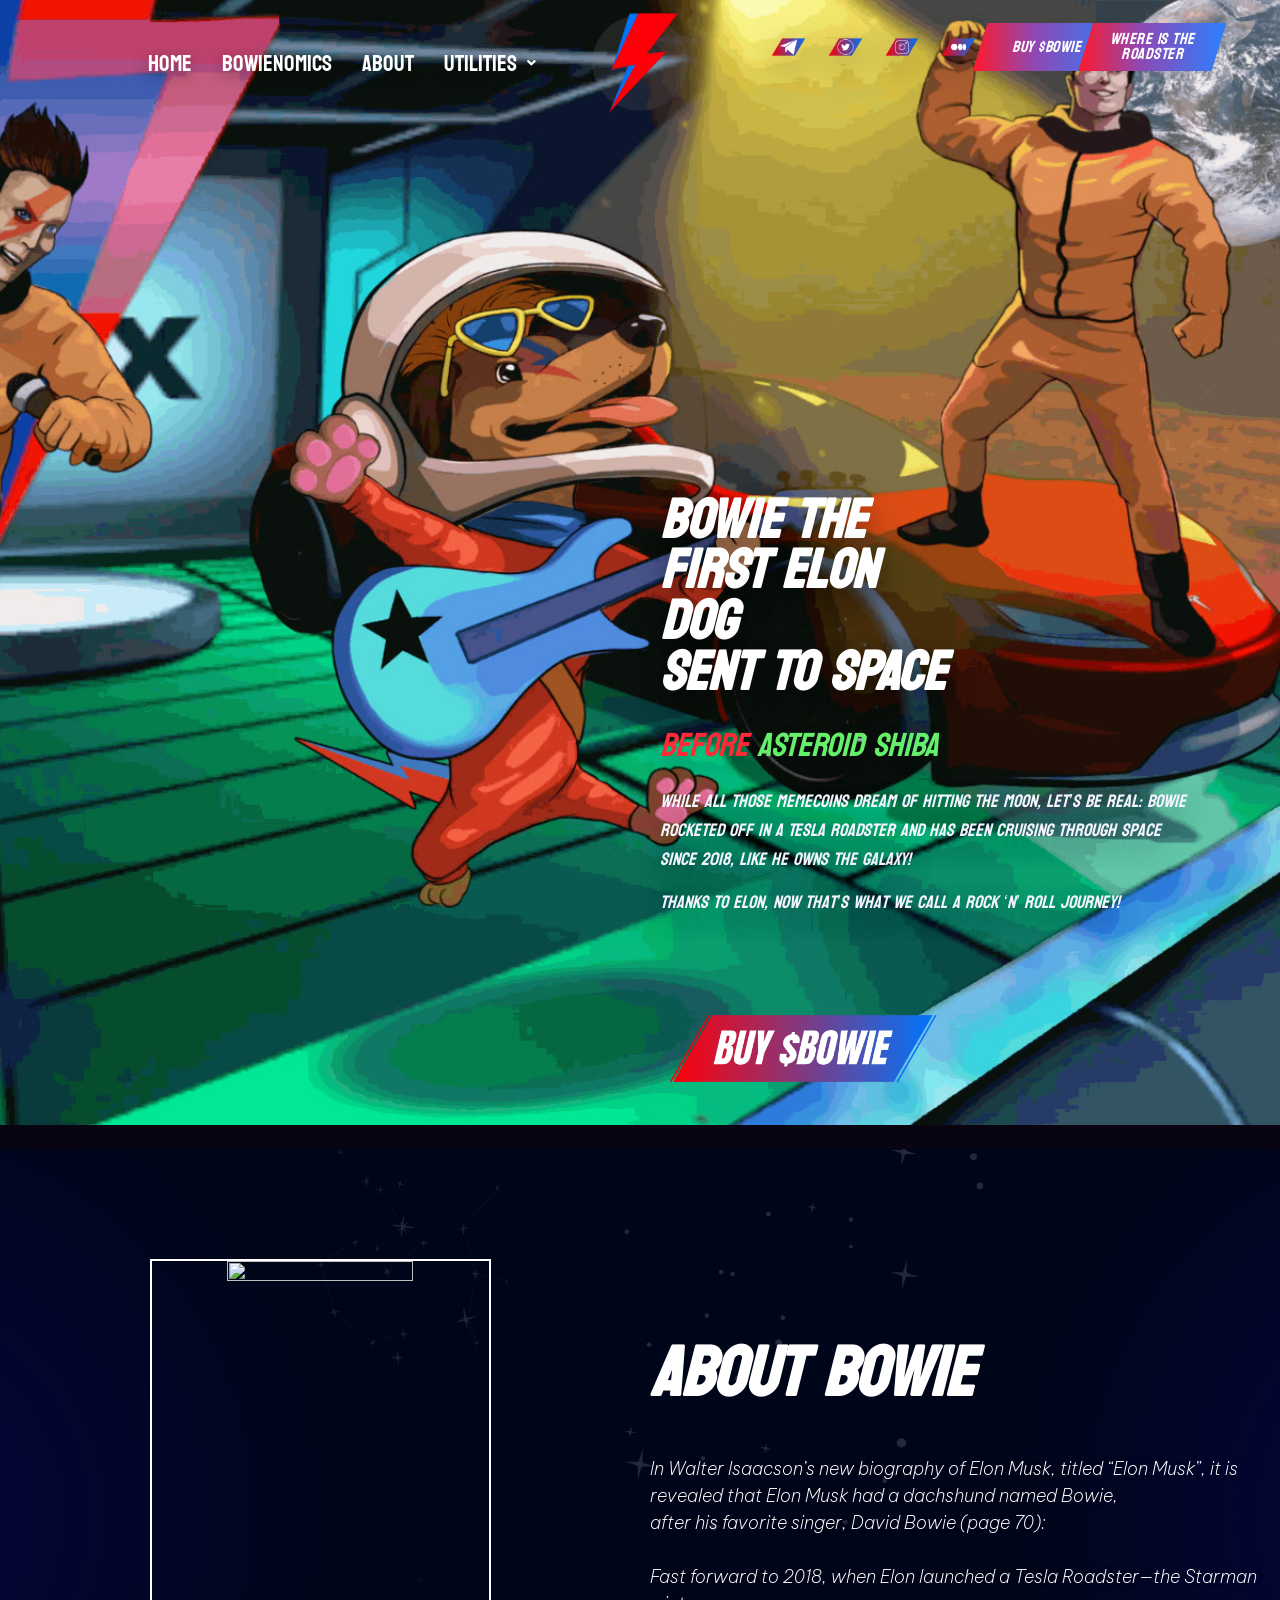
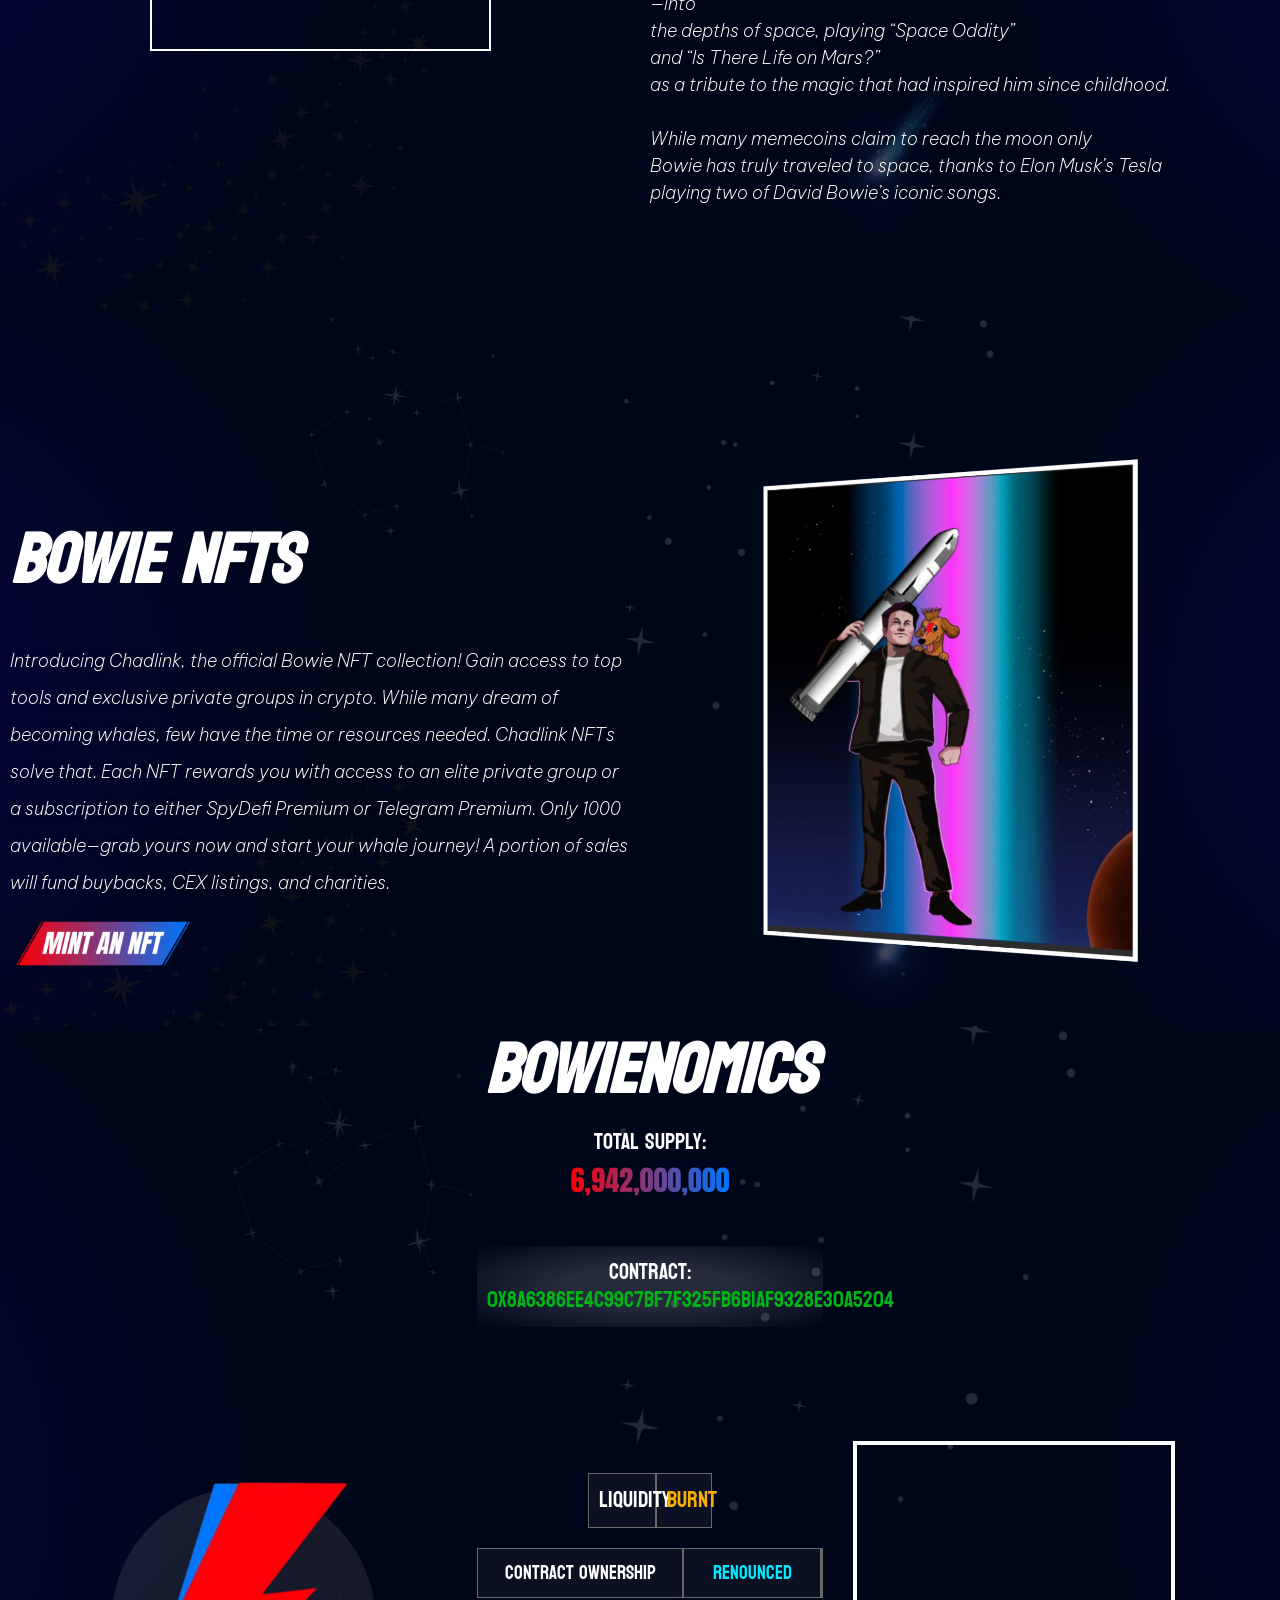
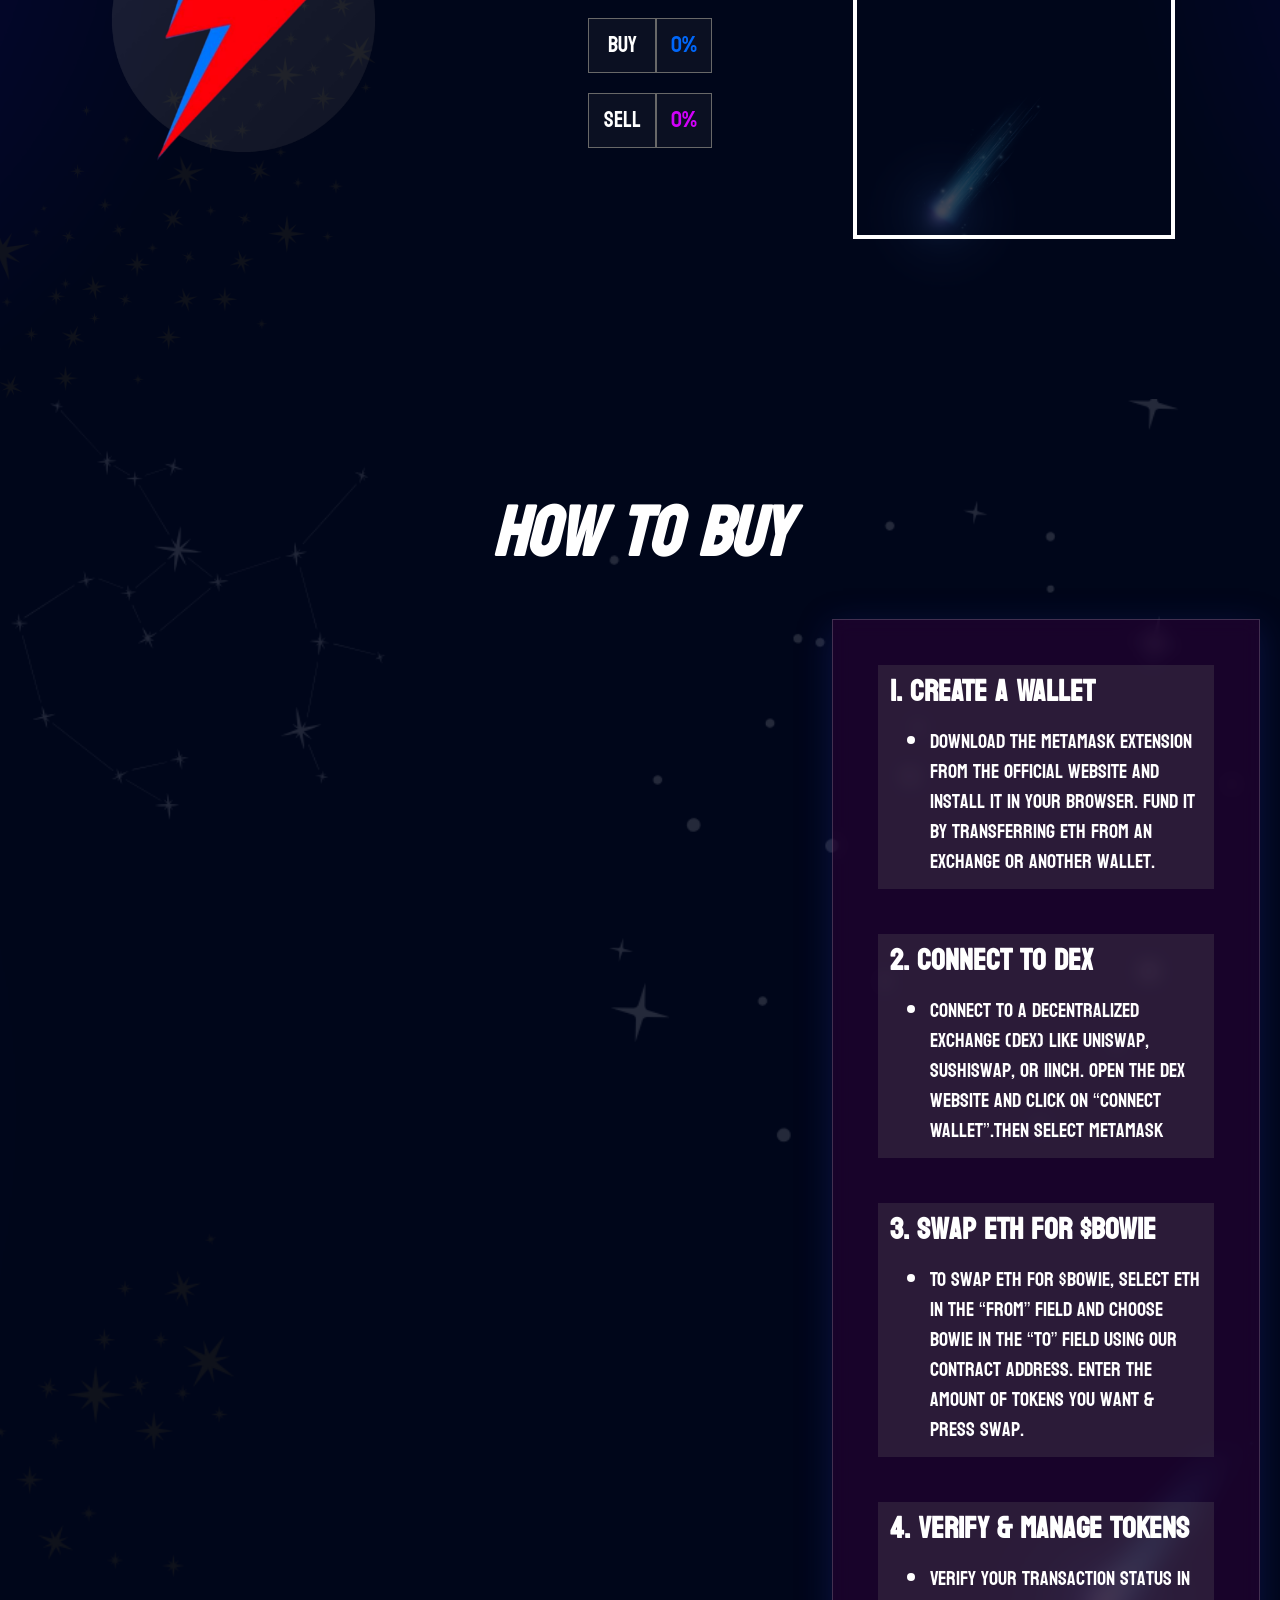
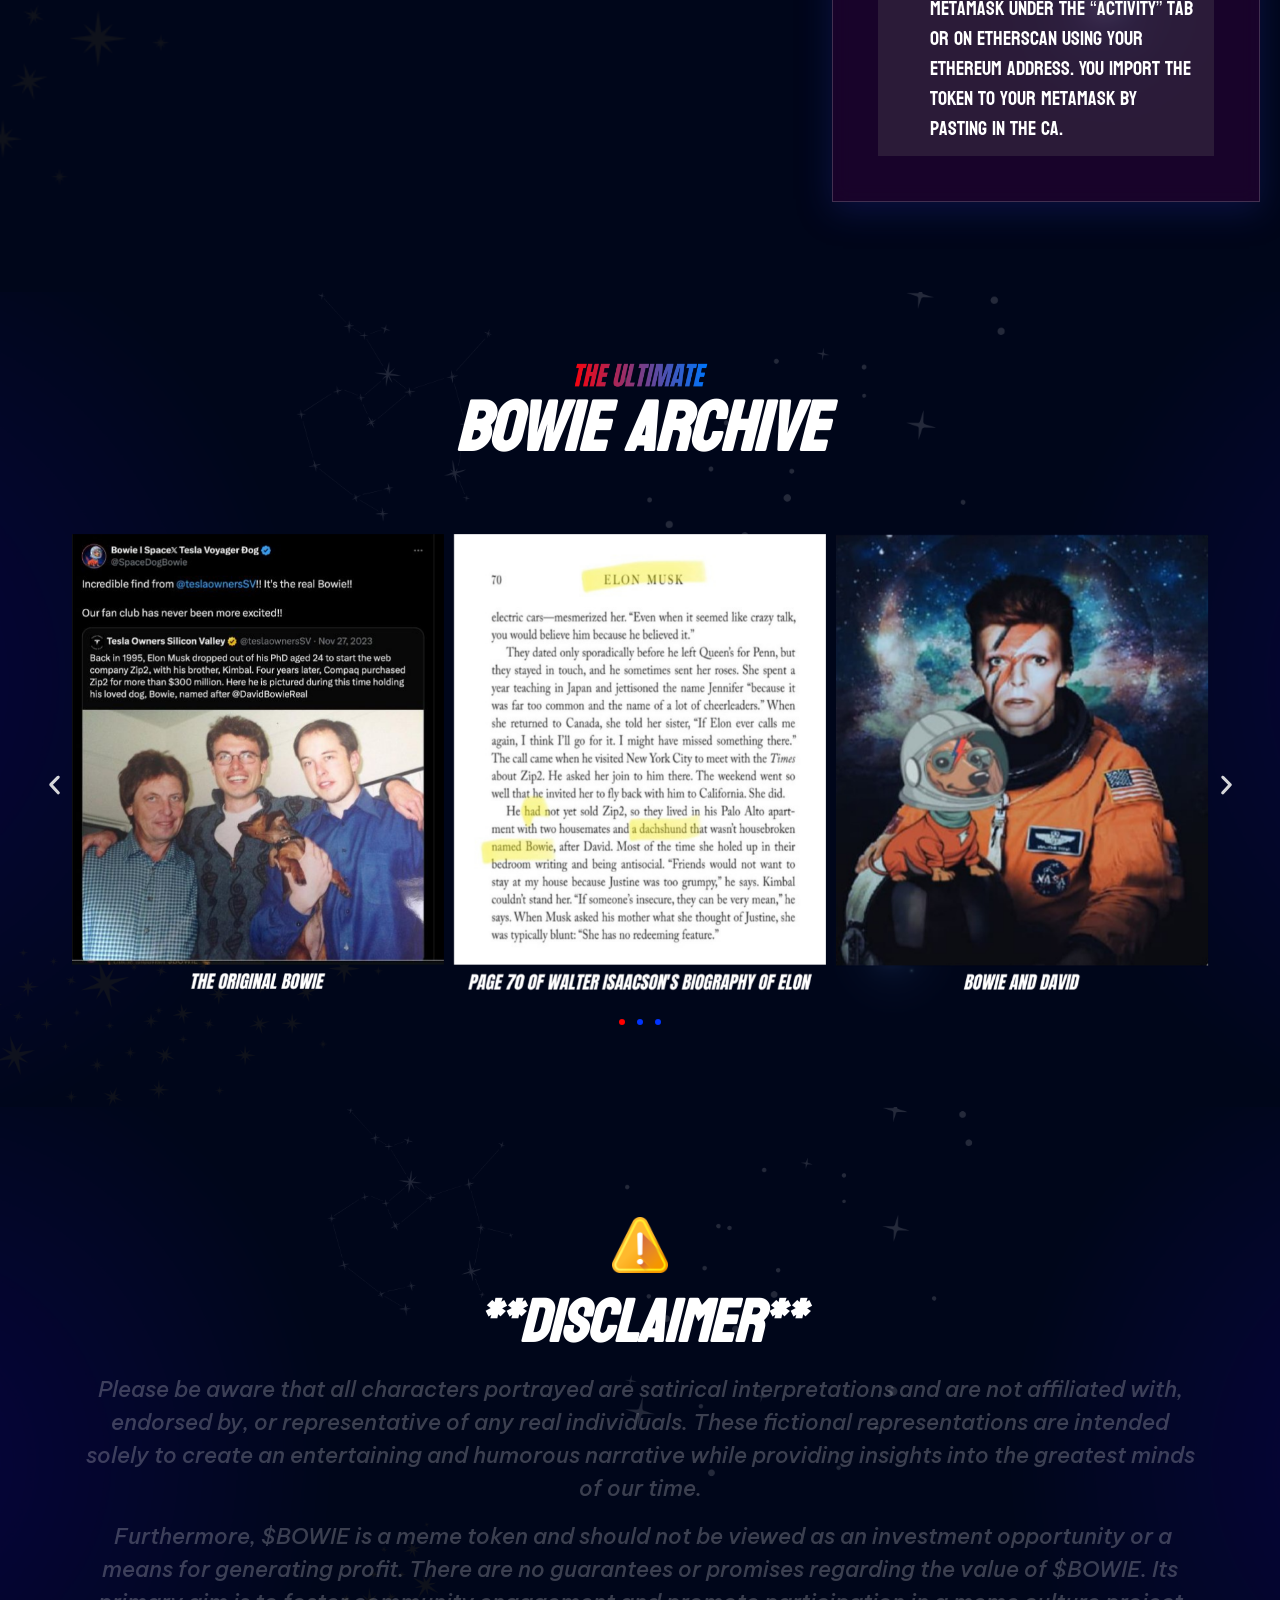
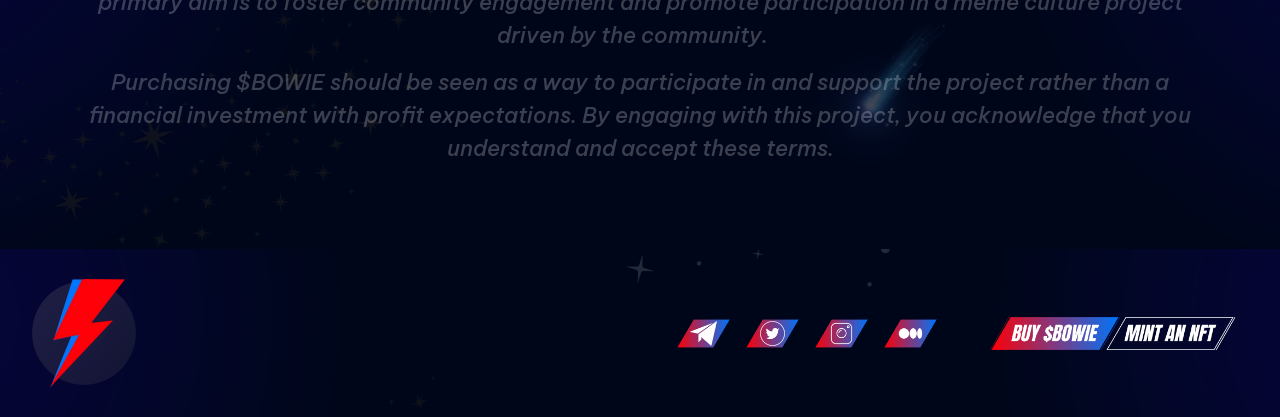
==== index.html @ 91901317 "Rebuild mobile homepage experience" ====
<!DOCTYPE html>
<html lang="en-US">
<head>
	<meta charset="UTF-8">
	<meta name="viewport" content="width=device-width, initial-scale=1">
	<link rel="profile" href="http://gmpg.org/xfn/11">
	<link rel="pingback" href="/xmlrpc.php">
	<title>Bowie</title>
<meta name="robots" content="max-image-preview:large">
<link rel="dns-prefetch" href="//fonts.googleapis.com">
<link rel="alternate" type="application/rss+xml" title="Bowie &raquo; Feed" href="/feed/">
<link rel="alternate" type="application/rss+xml" title="Bowie &raquo; Comments Feed" href="/comments/feed/">
<script>
window._wpemojiSettings = {"baseUrl":"https:\/\/s.w.org\/images\/core\/emoji\/15.0.3\/72x72\/","ext":".png","svgUrl":"https:\/\/s.w.org\/images\/core\/emoji\/15.0.3\/svg\/","svgExt":".svg","source":{"concatemoji":"\/wp-includes\/js\/wp-emoji-release.min.js?ver=6.6.2"}};
/*! This file is auto-generated */
!function(i,n){var o,s,e;function c(e){try{var t={supportTests:e,timestamp:(new Date).valueOf()};sessionStorage.setItem(o,JSON.stringify(t))}catch(e){}}function p(e,t,n){e.clearRect(0,0,e.canvas.width,e.canvas.height),e.fillText(t,0,0);var t=new Uint32Array(e.getImageData(0,0,e.canvas.width,e.canvas.height).data),r=(e.clearRect(0,0,e.canvas.width,e.canvas.height),e.fillText(n,0,0),new Uint32Array(e.getImageData(0,0,e.canvas.width,e.canvas.height).data));return t.every(function(e,t){return e===r[t]})}function u(e,t,n){switch(t){case"flag":return n(e,"🏳️‍⚧️","🏳️​⚧️")?!1:!n(e,"🇺🇳","🇺​🇳")&&!n(e,"🏴󠁧󠁢󠁥󠁮󠁧󠁿","🏴​󠁧​󠁢​󠁥​󠁮​󠁧​󠁿");case"emoji":return!n(e,"🐦‍⬛","🐦​⬛")}return!1}function f(e,t,n){var r="undefined"!=typeof WorkerGlobalScope&&self instanceof WorkerGlobalScope?new OffscreenCanvas(300,150):i.createElement("canvas"),a=r.getContext("2d",{willReadFrequently:!0}),o=(a.textBaseline="top",a.font="600 32px Arial",{});return e.forEach(function(e){o[e]=t(a,e,n)}),o}function t(e){var t=i.createElement("script");t.src=e,t.defer=!0,i.head.appendChild(t)}"undefined"!=typeof Promise&&(o="wpEmojiSettingsSupports",s=["flag","emoji"],n.supports={everything:!0,everythingExceptFlag:!0},e=new Promise(function(e){i.addEventListener("DOMContentLoaded",e,{once:!0})}),new Promise(function(t){var n=function(){try{var e=JSON.parse(sessionStorage.getItem(o));if("object"==typeof e&&"number"==typeof e.timestamp&&(new Date).valueOf()<e.timestamp+604800&&"object"==typeof e.supportTests)return e.supportTests}catch(e){}return null}();if(!n){if("undefined"!=typeof Worker&&"undefined"!=typeof OffscreenCanvas&&"undefined"!=typeof URL&&URL.createObjectURL&&"undefined"!=typeof Blob)try{var e="postMessage("+f.toString()+"("+[JSON.stringify(s),u.toString(),p.toString()].join(",")+"));",r=new Blob([e],{type:"text/javascript"}),a=new Worker(URL.createObjectURL(r),{name:"wpTestEmojiSupports"});return void(a.onmessage=function(e){c(n=e.data),a.terminate(),t(n)})}catch(e){}c(n=f(s,u,p))}t(n)}).then(function(e){for(var t in e)n.supports[t]=e[t],n.supports.everything=n.supports.everything&&n.supports[t],"flag"!==t&&(n.supports.everythingExceptFlag=n.supports.everythingExceptFlag&&n.supports[t]);n.supports.everythingExceptFlag=n.supports.everythingExceptFlag&&!n.supports.flag,n.DOMReady=!1,n.readyCallback=function(){n.DOMReady=!0}}).then(function(){return e}).then(function(){var e;n.supports.everything||(n.readyCallback(),(e=n.source||{}).concatemoji?t(e.concatemoji):e.wpemoji&&e.twemoji&&(t(e.twemoji),t(e.wpemoji)))}))}((window,document),window._wpemojiSettings);
</script>
<link rel="stylesheet" id="hfe-widgets-style-css" href="/wp-content/plugins/header-footer-elementor/inc/widgets-css/frontend.css?ver=1.6.43" media="all">
<style id="wp-emoji-styles-inline-css">img.wp-smiley, img.emoji {
		display: inline !important;
		border: none !important;
		box-shadow: none !important;
		height: 1em !important;
		width: 1em !important;
		margin: 0 0.07em !important;
		vertical-align: -0.1em !important;
		background: none !important;
		padding: 0 !important;
	}</style>
<style id="classic-theme-styles-inline-css">/*! This file is auto-generated */
.wp-block-button__link{color:#fff;background-color:#32373c;border-radius:9999px;box-shadow:none;text-decoration:none;padding:calc(.667em + 2px) calc(1.333em + 2px);font-size:1.125em}.wp-block-file__button{background:#32373c;color:#fff;text-decoration:none}</style>
<style id="global-styles-inline-css">:root{--wp--preset--aspect-ratio--square: 1;--wp--preset--aspect-ratio--4-3: 4/3;--wp--preset--aspect-ratio--3-4: 3/4;--wp--preset--aspect-ratio--3-2: 3/2;--wp--preset--aspect-ratio--2-3: 2/3;--wp--preset--aspect-ratio--16-9: 16/9;--wp--preset--aspect-ratio--9-16: 9/16;--wp--preset--color--black: #000000;--wp--preset--color--cyan-bluish-gray: #abb8c3;--wp--preset--color--white: #ffffff;--wp--preset--color--pale-pink: #f78da7;--wp--preset--color--vivid-red: #cf2e2e;--wp--preset--color--luminous-vivid-orange: #ff6900;--wp--preset--color--luminous-vivid-amber: #fcb900;--wp--preset--color--light-green-cyan: #7bdcb5;--wp--preset--color--vivid-green-cyan: #00d084;--wp--preset--color--pale-cyan-blue: #8ed1fc;--wp--preset--color--vivid-cyan-blue: #0693e3;--wp--preset--color--vivid-purple: #9b51e0;--wp--preset--gradient--vivid-cyan-blue-to-vivid-purple: linear-gradient(135deg,rgba(6,147,227,1) 0%,rgb(155,81,224) 100%);--wp--preset--gradient--light-green-cyan-to-vivid-green-cyan: linear-gradient(135deg,rgb(122,220,180) 0%,rgb(0,208,130) 100%);--wp--preset--gradient--luminous-vivid-amber-to-luminous-vivid-orange: linear-gradient(135deg,rgba(252,185,0,1) 0%,rgba(255,105,0,1) 100%);--wp--preset--gradient--luminous-vivid-orange-to-vivid-red: linear-gradient(135deg,rgba(255,105,0,1) 0%,rgb(207,46,46) 100%);--wp--preset--gradient--very-light-gray-to-cyan-bluish-gray: linear-gradient(135deg,rgb(238,238,238) 0%,rgb(169,184,195) 100%);--wp--preset--gradient--cool-to-warm-spectrum: linear-gradient(135deg,rgb(74,234,220) 0%,rgb(151,120,209) 20%,rgb(207,42,186) 40%,rgb(238,44,130) 60%,rgb(251,105,98) 80%,rgb(254,248,76) 100%);--wp--preset--gradient--blush-light-purple: linear-gradient(135deg,rgb(255,206,236) 0%,rgb(152,150,240) 100%);--wp--preset--gradient--blush-bordeaux: linear-gradient(135deg,rgb(254,205,165) 0%,rgb(254,45,45) 50%,rgb(107,0,62) 100%);--wp--preset--gradient--luminous-dusk: linear-gradient(135deg,rgb(255,203,112) 0%,rgb(199,81,192) 50%,rgb(65,88,208) 100%);--wp--preset--gradient--pale-ocean: linear-gradient(135deg,rgb(255,245,203) 0%,rgb(182,227,212) 50%,rgb(51,167,181) 100%);--wp--preset--gradient--electric-grass: linear-gradient(135deg,rgb(202,248,128) 0%,rgb(113,206,126) 100%);--wp--preset--gradient--midnight: linear-gradient(135deg,rgb(2,3,129) 0%,rgb(40,116,252) 100%);--wp--preset--font-size--small: 13px;--wp--preset--font-size--medium: 20px;--wp--preset--font-size--large: 36px;--wp--preset--font-size--x-large: 42px;--wp--preset--spacing--20: 0.44rem;--wp--preset--spacing--30: 0.67rem;--wp--preset--spacing--40: 1rem;--wp--preset--spacing--50: 1.5rem;--wp--preset--spacing--60: 2.25rem;--wp--preset--spacing--70: 3.38rem;--wp--preset--spacing--80: 5.06rem;--wp--preset--shadow--natural: 6px 6px 9px rgba(0, 0, 0, 0.2);--wp--preset--shadow--deep: 12px 12px 50px rgba(0, 0, 0, 0.4);--wp--preset--shadow--sharp: 6px 6px 0px rgba(0, 0, 0, 0.2);--wp--preset--shadow--outlined: 6px 6px 0px -3px rgba(255, 255, 255, 1), 6px 6px rgba(0, 0, 0, 1);--wp--preset--shadow--crisp: 6px 6px 0px rgba(0, 0, 0, 1);}:where(.is-layout-flex){gap: 0.5em;}:where(.is-layout-grid){gap: 0.5em;}body .is-layout-flex{display: flex;}.is-layout-flex{flex-wrap: wrap;align-items: center;}.is-layout-flex > :is(*, div){margin: 0;}body .is-layout-grid{display: grid;}.is-layout-grid > :is(*, div){margin: 0;}:where(.wp-block-columns.is-layout-flex){gap: 2em;}:where(.wp-block-columns.is-layout-grid){gap: 2em;}:where(.wp-block-post-template.is-layout-flex){gap: 1.25em;}:where(.wp-block-post-template.is-layout-grid){gap: 1.25em;}.has-black-color{color: var(--wp--preset--color--black) !important;}.has-cyan-bluish-gray-color{color: var(--wp--preset--color--cyan-bluish-gray) !important;}.has-white-color{color: var(--wp--preset--color--white) !important;}.has-pale-pink-color{color: var(--wp--preset--color--pale-pink) !important;}.has-vivid-red-color{color: var(--wp--preset--color--vivid-red) !important;}.has-luminous-vivid-orange-color{color: var(--wp--preset--color--luminous-vivid-orange) !important;}.has-luminous-vivid-amber-color{color: var(--wp--preset--color--luminous-vivid-amber) !important;}.has-light-green-cyan-color{color: var(--wp--preset--color--light-green-cyan) !important;}.has-vivid-green-cyan-color{color: var(--wp--preset--color--vivid-green-cyan) !important;}.has-pale-cyan-blue-color{color: var(--wp--preset--color--pale-cyan-blue) !important;}.has-vivid-cyan-blue-color{color: var(--wp--preset--color--vivid-cyan-blue) !important;}.has-vivid-purple-color{color: var(--wp--preset--color--vivid-purple) !important;}.has-black-background-color{background-color: var(--wp--preset--color--black) !important;}.has-cyan-bluish-gray-background-color{background-color: var(--wp--preset--color--cyan-bluish-gray) !important;}.has-white-background-color{background-color: var(--wp--preset--color--white) !important;}.has-pale-pink-background-color{background-color: var(--wp--preset--color--pale-pink) !important;}.has-vivid-red-background-color{background-color: var(--wp--preset--color--vivid-red) !important;}.has-luminous-vivid-orange-background-color{background-color: var(--wp--preset--color--luminous-vivid-orange) !important;}.has-luminous-vivid-amber-background-color{background-color: var(--wp--preset--color--luminous-vivid-amber) !important;}.has-light-green-cyan-background-color{background-color: var(--wp--preset--color--light-green-cyan) !important;}.has-vivid-green-cyan-background-color{background-color: var(--wp--preset--color--vivid-green-cyan) !important;}.has-pale-cyan-blue-background-color{background-color: var(--wp--preset--color--pale-cyan-blue) !important;}.has-vivid-cyan-blue-background-color{background-color: var(--wp--preset--color--vivid-cyan-blue) !important;}.has-vivid-purple-background-color{background-color: var(--wp--preset--color--vivid-purple) !important;}.has-black-border-color{border-color: var(--wp--preset--color--black) !important;}.has-cyan-bluish-gray-border-color{border-color: var(--wp--preset--color--cyan-bluish-gray) !important;}.has-white-border-color{border-color: var(--wp--preset--color--white) !important;}.has-pale-pink-border-color{border-color: var(--wp--preset--color--pale-pink) !important;}.has-vivid-red-border-color{border-color: var(--wp--preset--color--vivid-red) !important;}.has-luminous-vivid-orange-border-color{border-color: var(--wp--preset--color--luminous-vivid-orange) !important;}.has-luminous-vivid-amber-border-color{border-color: var(--wp--preset--color--luminous-vivid-amber) !important;}.has-light-green-cyan-border-color{border-color: var(--wp--preset--color--light-green-cyan) !important;}.has-vivid-green-cyan-border-color{border-color: var(--wp--preset--color--vivid-green-cyan) !important;}.has-pale-cyan-blue-border-color{border-color: var(--wp--preset--color--pale-cyan-blue) !important;}.has-vivid-cyan-blue-border-color{border-color: var(--wp--preset--color--vivid-cyan-blue) !important;}.has-vivid-purple-border-color{border-color: var(--wp--preset--color--vivid-purple) !important;}.has-vivid-cyan-blue-to-vivid-purple-gradient-background{background: var(--wp--preset--gradient--vivid-cyan-blue-to-vivid-purple) !important;}.has-light-green-cyan-to-vivid-green-cyan-gradient-background{background: var(--wp--preset--gradient--light-green-cyan-to-vivid-green-cyan) !important;}.has-luminous-vivid-amber-to-luminous-vivid-orange-gradient-background{background: var(--wp--preset--gradient--luminous-vivid-amber-to-luminous-vivid-orange) !important;}.has-luminous-vivid-orange-to-vivid-red-gradient-background{background: var(--wp--preset--gradient--luminous-vivid-orange-to-vivid-red) !important;}.has-very-light-gray-to-cyan-bluish-gray-gradient-background{background: var(--wp--preset--gradient--very-light-gray-to-cyan-bluish-gray) !important;}.has-cool-to-warm-spectrum-gradient-background{background: var(--wp--preset--gradient--cool-to-warm-spectrum) !important;}.has-blush-light-purple-gradient-background{background: var(--wp--preset--gradient--blush-light-purple) !important;}.has-blush-bordeaux-gradient-background{background: var(--wp--preset--gradient--blush-bordeaux) !important;}.has-luminous-dusk-gradient-background{background: var(--wp--preset--gradient--luminous-dusk) !important;}.has-pale-ocean-gradient-background{background: var(--wp--preset--gradient--pale-ocean) !important;}.has-electric-grass-gradient-background{background: var(--wp--preset--gradient--electric-grass) !important;}.has-midnight-gradient-background{background: var(--wp--preset--gradient--midnight) !important;}.has-small-font-size{font-size: var(--wp--preset--font-size--small) !important;}.has-medium-font-size{font-size: var(--wp--preset--font-size--medium) !important;}.has-large-font-size{font-size: var(--wp--preset--font-size--large) !important;}.has-x-large-font-size{font-size: var(--wp--preset--font-size--x-large) !important;}
:where(.wp-block-post-template.is-layout-flex){gap: 1.25em;}:where(.wp-block-post-template.is-layout-grid){gap: 1.25em;}
:where(.wp-block-columns.is-layout-flex){gap: 2em;}:where(.wp-block-columns.is-layout-grid){gap: 2em;}
:root :where(.wp-block-pullquote){font-size: 1.5em;line-height: 1.6;}</style>
<link rel="stylesheet" id="hfe-style-css" href="/wp-content/plugins/header-footer-elementor/assets/css/header-footer-elementor.css?ver=1.6.43" media="all">
<link rel="stylesheet" id="elementor-frontend-css" href="/wp-content/plugins/elementor/assets/css/frontend-lite.min.css?ver=3.23.4" media="all">
<link rel="stylesheet" id="swiper-css" href="/wp-content/plugins/elementor/assets/lib/swiper/v8/css/swiper.min.css?ver=8.4.5" media="all">
<link rel="stylesheet" id="elementor-post-12-css" href="/wp-content/uploads/elementor/css/post-12.css?ver=1729372031" media="all">
<link rel="stylesheet" id="elementor-pro-css" href="/wp-content/plugins/elementor-pro/assets/css/frontend-lite.min.css?ver=3.23.3" media="all">
<link rel="stylesheet" id="elementor-post-57-css" href="/wp-content/uploads/elementor/css/post-57.css?ver=1729507685" media="all">
<style id="bowie-homepage-performance-fixes">
html{scroll-behavior:smooth;}
body.home{margin:0;background-color:transparent;--bowie-hero-pan:0px;}
#about,#nfts,#bowienomics,#utilities{scroll-margin-top:124px;}
#top{scroll-margin-top:0;}
.bowie-mobile-drawer-extras,
.bowie-mobile-drawer-shade,
.bowie-mobile-hero-stage,
.bowie-mobile-hero-shell{display:none;}
body.home #masthead{position:fixed;top:0;left:0;right:0;z-index:4000;padding:0 20px;pointer-events:none;}
body.home #masthead .elementor-32{max-width:1680px;margin:0 auto;pointer-events:auto;}
body.home #masthead .elementor-element.elementor-element-50931d6,
body.home #masthead .elementor-element.elementor-element-41eda6e{border:none;border-radius:0;background:transparent !important;backdrop-filter:none;-webkit-backdrop-filter:none;box-shadow:none;padding:4px 24px 8px !important;}
body.home #masthead .elementor-element.elementor-element-50931d6:not(.elementor-motion-effects-element-type-background),
body.home #masthead .elementor-element.elementor-element-41eda6e:not(.elementor-motion-effects-element-type-background){background-image:none !important;background-color:transparent !important;}
body.home #masthead .elementor-element.elementor-element-b23b4f5 img,
body.home #masthead .elementor-element.elementor-element-56fd8a4 img{width:118px;}
body.home #masthead .elementor-element.elementor-element-cad530f{display:flex;align-items:center;justify-content:flex-end;gap:12px;flex-wrap:nowrap;padding-right:0;transform:translate(18px,-16px);}
body.home #masthead .elementor-element.elementor-element-f8d3d3a{gap:14px;align-items:center;flex-wrap:nowrap;}
body.home #masthead .elementor-element.elementor-element-a0b9a32 img,
body.home #masthead .elementor-element.elementor-element-beb985c img,
body.home #masthead .elementor-element.elementor-element-41ace8b img,
body.home #masthead .elementor-element.elementor-element-17916dd img{width:68px;filter:drop-shadow(0 10px 18px rgba(0,0,0,.38));}
body.home #masthead .elementor-element.elementor-element-3d48e0d,
body.home #masthead .elementor-element.elementor-element-0b14c8c{flex:0 0 auto;}
body.home #masthead .elementor-element.elementor-element-3d48e0d{transform:translateX(12px);}
body.home #masthead .elementor-element.elementor-element-0b14c8c{margin-left:2px;transform:translateX(42px);}
body.home #masthead .hfe-nav-menu .menu-item a.hfe-menu-item{color:#fff;text-shadow:0 4px 18px rgba(0,0,0,.45);}
body.home #masthead .hfe-nav-menu .menu-item a.hfe-menu-item:hover{color:#c4d2ff;}
body.home #masthead .hfe-nav-menu .menu-item:before,
body.home #masthead .hfe-nav-menu .menu-item:after,
body.home #masthead .hfe-nav-menu .menu-item a:before,
body.home #masthead .hfe-nav-menu .menu-item a:after{display:none !important;content:none !important;}
body.home #masthead .elementor-element.elementor-element-574a2cf,
body.home #masthead .elementor-element.elementor-element-fd45934{display:flex;align-items:center;justify-content:flex-end;}
body.home #masthead .bowie-buy-link,
body.home #masthead .bowie-roadster-link{display:inline-flex;align-items:center;justify-content:center;width:148px;min-width:148px;min-height:48px;padding:8px 12px;border:none;border-radius:0;box-shadow:0 16px 32px rgba(0,0,0,.24);clip-path:polygon(10% 0,100% 0,90% 100%,0 100%);font-family:"Bayon",Sans-serif;font-size:16px;font-style:italic;letter-spacing:.03em;line-height:.92;color:#fff;text-decoration:none;text-transform:uppercase;transform:none;transition:transform .2s ease,filter .2s ease,box-shadow .2s ease;}
body.home #masthead .bowie-buy-link{background:linear-gradient(90deg,#ff192b 0%,#8f48b4 42%,#2b80ff 100%);box-shadow:0 16px 32px rgba(0,0,0,.24);color:#fff;}
body.home #masthead .bowie-roadster-link{background:linear-gradient(90deg,#ff192b 0%,#8f48b4 42%,#2b80ff 100%);}
body.home #masthead .bowie-buy-link span,
body.home #masthead .bowie-roadster-link span{display:inline-block;transform:none;}
body.home #masthead .bowie-buy-link:hover,
body.home #masthead .bowie-roadster-link:hover{transform:translateY(-2px);filter:saturate(1.08) brightness(1.04);box-shadow:0 20px 36px rgba(0,0,0,.3);}
.elementor-57 .elementor-element.elementor-element-94b1630{position:relative;overflow:hidden;background-color:#080412;min-height:980px;margin-top:-182px !important;}
.elementor-57 .elementor-element.elementor-element-94b1630:not(.elementor-motion-effects-element-type-background),
.elementor-57 .elementor-element.elementor-element-94b1630 > .elementor-motion-effects-container > .elementor-motion-effects-layer{background-image:url("/wp-content/uploads/2024/10/IMG_2088-poster.jpg");background-position:center -24px !important;}
.elementor-57 .elementor-element.elementor-element-94b1630::after{content:"";position:absolute;inset:0;background-image:url("/wp-content/uploads/2024/10/IMG_2088.gif");background-position:center -24px;background-repeat:no-repeat;background-size:cover;pointer-events:none;z-index:0;}
.elementor-57 .elementor-element.elementor-element-94b1630 > .e-con-inner{position:relative;z-index:1;}
.elementor-57 .elementor-element.elementor-element-b934bfa{align-items:flex-start;justify-content:flex-end;padding-top:40px;}
.elementor-57 .elementor-element.elementor-element-5bac2d9{--spacer-size:430px;}
.elementor-57 .elementor-element.elementor-element-c68320e{text-align:left;}
.elementor-57 .elementor-element.elementor-element-c68320e .elementor-heading-title{max-width:11ch;font-size:clamp(40px,4.3vw,74px);line-height:.92;text-transform:uppercase;text-shadow:0 12px 30px rgba(0,0,0,.45);}
.elementor-57 .elementor-element.elementor-element-73f46e8{text-align:left;}
.elementor-57 .bowie-hero-kicker{margin-top:10px;display:inline-block;padding-bottom:.12em;font-family:"Bayon",Sans-serif;font-size:clamp(26px,2.6vw,46px);font-style:italic;line-height:1.08;text-transform:uppercase;color:#ff2a38;text-shadow:0 10px 24px rgba(0,0,0,.24);}
.elementor-57 .bowie-hero-kicker .bowie-hero-highlight{color:#65ef6a;}
.elementor-57 .elementor-element.elementor-element-d731fd3{text-align:left;max-width:620px;color:#f3f4ff;font-size:18px;line-height:1.6;text-shadow:0 10px 30px rgba(0,0,0,.38);}
.elementor-57 .elementor-element.elementor-element-effb1a5 > .elementor-widget-container{margin:16px 0 0 0;}
.elementor-57 .elementor-element.elementor-element-effb1a5 img{width:286px;}
@media (max-width: 1024px){
body.home #masthead{top:0;padding:0 12px;}
body.home #masthead .elementor-element.elementor-element-50931d6,
body.home #masthead .elementor-element.elementor-element-41eda6e{padding:4px 16px 8px !important;}
body.home #masthead .elementor-element.elementor-element-b23b4f5 img,
body.home #masthead .elementor-element.elementor-element-56fd8a4 img{width:88px;}
body.home #masthead .elementor-element.elementor-element-cad530f{gap:16px;padding-right:0;transform:none;}
body.home #masthead .elementor-element.elementor-element-a0b9a32 img,
body.home #masthead .elementor-element.elementor-element-beb985c img,
body.home #masthead .elementor-element.elementor-element-41ace8b img,
body.home #masthead .elementor-element.elementor-element-17916dd img{width:58px;}
body.home #masthead .elementor-element.elementor-element-3d48e0d{transform:none;}
body.home #masthead .elementor-element.elementor-element-0b14c8c{margin-left:8px;transform:none;}
body.home #masthead .bowie-buy-link,
body.home #masthead .bowie-roadster-link{width:148px;min-width:148px;min-height:50px;padding:8px 12px;font-size:16px;}
.elementor-57 .elementor-element.elementor-element-94b1630{min-height:860px;margin-top:-136px !important;}
.elementor-57 .elementor-element.elementor-element-94b1630 > .elementor-motion-effects-container > .elementor-motion-effects-layer{background-position:58% -10px !important;}
.elementor-57 .elementor-element.elementor-element-94b1630::after{background-position:58% -10px;}
.elementor-57 .elementor-element.elementor-element-5bac2d9{--spacer-size:360px;}
}
@media (max-width: 767px){
body.home{overflow-x:hidden;}
body.home.bowie-mobile-menu-open{overflow:hidden;}
body.home .page-header{display:none;}
body.home #masthead{padding:0 10px;}
body.home .bowie-mobile-hero-shell{display:block;position:relative;overflow:hidden;padding:150px 16px 42px;background:radial-gradient(circle at 82% 6%,rgba(255,224,116,.18) 0%,rgba(255,224,116,0) 24%),linear-gradient(180deg,#06030f 0%,#07101f 58%,#081026 100%);}
body.home .bowie-mobile-top-anchor{position:absolute;top:0;left:0;}
body.home .bowie-mobile-hero-copy{position:relative;z-index:1;padding-top:24px;}
body.home .bowie-mobile-hero-title{margin:0;max-width:8.2ch;font-family:"Bayon",sans-serif;font-size:clamp(42px,12.6vw,60px);font-style:italic;line-height:.88;text-transform:uppercase;color:#fff;text-shadow:0 18px 36px rgba(0,0,0,.22);}
body.home .bowie-mobile-hero-text{margin-top:16px;max-width:100%;white-space:normal;color:rgba(255,255,255,.92);font-family:"Bayon",sans-serif;font-size:19px;font-style:italic;line-height:1.62;text-shadow:0 12px 28px rgba(0,0,0,.18);}
body.home .bowie-mobile-hero-text p{margin:0 0 14px;}
body.home .bowie-mobile-hero-buy{margin-top:22px;}
body.home .bowie-mobile-hero-buy img{display:block;width:min(84vw,320px);}
body.home #masthead .elementor-element.elementor-element-41eda6e{display:grid;grid-template-columns:52px minmax(0,1fr) 52px;align-items:center;padding:10px 6px 0 !important;gap:0;}
body.home #masthead .elementor-element.elementor-element-41eda6e::after{content:"";width:52px;height:52px;display:block;}
body.home #masthead .elementor-element.elementor-element-31db8af{grid-column:2;justify-self:center;min-width:0;}
body.home #masthead .elementor-element.elementor-element-4a6c8e5{grid-column:1;justify-self:start;min-width:0;}
body.home #masthead .elementor-element.elementor-element-56fd8a4 img{width:82px;}
body.home #masthead .elementor-element.elementor-element-ab9ce3c{width:auto;}
body.home #masthead .elementor-element.elementor-element-ab9ce3c .hfe-nav-menu__toggle{display:flex;align-items:center;justify-content:center;width:52px;height:52px;border-radius:16px;background:rgba(8,4,18,.88);box-shadow:0 18px 34px rgba(0,0,0,.28);backdrop-filter:blur(12px);-webkit-backdrop-filter:blur(12px);}
body.home #masthead .elementor-element.elementor-element-ab9ce3c .hfe-nav-menu-icon svg{width:22px;height:22px;fill:#fff;}
body.home #masthead .elementor-element.elementor-element-ab9ce3c .hfe-nav-menu__layout-horizontal{position:fixed;top:0;left:0;width:min(86vw,340px);height:100dvh !important;padding:84px 18px 28px;background:linear-gradient(180deg,rgba(8,4,18,.97) 0%,rgba(13,10,32,.97) 100%);box-shadow:28px 0 60px rgba(0,0,0,.42);visibility:visible !important;opacity:1 !important;transform:translateX(-108%);transition:transform .3s ease;z-index:3999;overflow-y:auto;}
body.home #masthead .elementor-element.elementor-element-ab9ce3c .hfe-active-menu + .hfe-nav-menu__layout-horizontal{transform:translateX(0);}
body.home #masthead .elementor-element.elementor-element-ab9ce3c .hfe-nav-menu__layout-horizontal .hfe-nav-menu{visibility:visible !important;opacity:1 !important;display:flex;flex-direction:column;align-items:stretch;gap:10px;}
body.home #masthead .elementor-element.elementor-element-ab9ce3c .hfe-nav-menu__layout-horizontal li.menu-item{width:100%;margin:0;}
body.home #masthead .elementor-element.elementor-element-ab9ce3c .hfe-nav-menu__layout-horizontal a.hfe-menu-item,
body.home #masthead .elementor-element.elementor-element-ab9ce3c .hfe-nav-menu__layout-horizontal a.hfe-sub-menu-item{display:flex;align-items:center;justify-content:space-between;width:100%;padding:16px 18px;background:rgba(255,255,255,.04);border:1px solid rgba(255,255,255,.08);font-size:20px;line-height:1.05;text-transform:uppercase;text-shadow:none;}
body.home #masthead .elementor-element.elementor-element-ab9ce3c .hfe-nav-menu__layout-horizontal .sub-menu{position:static;background:transparent;box-shadow:none;display:none;padding:8px 0 0 0;margin:0;visibility:visible !important;opacity:1 !important;height:auto !important;}
body.home #masthead .elementor-element.elementor-element-ab9ce3c .hfe-nav-menu__layout-horizontal .menu-active > .sub-menu{display:block;}
body.home #masthead .elementor-element.elementor-element-ab9ce3c .hfe-nav-menu__layout-horizontal .hfe-has-submenu-container{width:100%;}
body.home #masthead .bowie-mobile-drawer-extras{display:flex;flex-direction:column;gap:16px;padding-top:18px;}
body.home #masthead .bowie-mobile-socials{display:grid;grid-template-columns:repeat(4,minmax(0,1fr));gap:10px;}
body.home #masthead .bowie-mobile-socials a{display:flex;align-items:center;justify-content:center;padding:10px;border-radius:14px;background:rgba(255,255,255,.05);border:1px solid rgba(255,255,255,.08);}
body.home #masthead .bowie-mobile-socials img{width:42px;height:42px;display:block;filter:drop-shadow(0 8px 16px rgba(0,0,0,.28));}
body.home #masthead .bowie-mobile-cta-stack{display:flex;flex-direction:column;gap:12px;}
body.home #masthead .bowie-mobile-drawer-extras .bowie-buy-link,
body.home #masthead .bowie-mobile-drawer-extras .bowie-roadster-link{width:100%;min-width:0;min-height:54px;font-size:19px;}
body.home #masthead .bowie-mobile-drawer-shade{display:block;position:fixed;inset:0;background:rgba(3,2,9,.56);opacity:0;pointer-events:none;transition:opacity .25s ease;z-index:3998;}
body.home.bowie-mobile-menu-open #masthead .bowie-mobile-drawer-shade{opacity:1;pointer-events:auto;}
body.home #masthead .elementor-element.elementor-element-cad530f{transform:none;}
body.home #masthead .elementor-element.elementor-element-3d48e0d,
body.home #masthead .elementor-element.elementor-element-0b14c8c{display:none;}
.elementor-57 .elementor-element.elementor-element-94b1630{min-height:auto;margin-top:-110px !important;padding:0 0 40px;background:radial-gradient(circle at 78% 6%,rgba(255,224,116,.18) 0%,rgba(255,224,116,0) 24%),linear-gradient(180deg,#06030f 0%,#07101f 58%,#081026 100%) !important;}
.elementor-57 #top-hero{display:none !important;}
.elementor-57 .elementor-element.elementor-element-94b1630 > .elementor-motion-effects-container{display:none !important;}
.elementor-57 .elementor-element.elementor-element-94b1630:not(.elementor-motion-effects-element-type-background),
.elementor-57 .elementor-element.elementor-element-94b1630 > .elementor-motion-effects-container > .elementor-motion-effects-layer{background:none !important;}
.elementor-57 .elementor-element.elementor-element-94b1630::after,
.elementor-57 .elementor-element.elementor-element-94b1630::before{display:none;}
.elementor-57 .elementor-element.elementor-element-94b1630 > .e-con-inner{display:flex;flex-direction:column;gap:24px;padding:124px 16px 0;}
.elementor-57 .elementor-element.elementor-element-ff5fcaf{display:none;}
.elementor-57 .elementor-element.elementor-element-b934bfa{align-items:flex-start;justify-content:flex-start;padding:0;gap:0;width:100%;}
.elementor-57 .elementor-element.elementor-element-5bac2d9{display:none;}
.elementor-57 .elementor-element.elementor-element-c68320e .elementor-heading-title{max-width:8.2ch;font-size:clamp(42px,12.6vw,60px);line-height:.88;text-shadow:0 18px 36px rgba(0,0,0,.22);}
.elementor-57 .bowie-hero-kicker{font-size:clamp(28px,8.3vw,40px);line-height:1.04;margin-top:12px;}
.elementor-57 .elementor-element.elementor-element-d731fd3{font-size:19px;line-height:1.62;max-width:none;color:rgba(255,255,255,.92);text-shadow:0 12px 28px rgba(0,0,0,.18);}
.elementor-57 .elementor-element.elementor-element-effb1a5 > .elementor-widget-container{margin:22px 0 0 0;}
.elementor-57 .elementor-element.elementor-element-effb1a5 img{width:min(84vw,320px);}
.elementor-57 .bowie-mobile-hero-stage{display:block;position:relative;width:100%;margin-top:26px;border-radius:30px;overflow:hidden;background:linear-gradient(180deg,rgba(8,4,18,.78) 0%,rgba(12,10,30,.42) 100%);box-shadow:0 26px 52px rgba(0,0,0,.34);}
.elementor-57 .bowie-mobile-hero-track{overflow-x:auto;overflow-y:hidden;-webkit-overflow-scrolling:touch;scrollbar-width:none;touch-action:pan-x;overscroll-behavior-x:contain;}
.elementor-57 .bowie-mobile-hero-track::-webkit-scrollbar{display:none;}
.elementor-57 .bowie-mobile-hero-scene{position:relative;width:max(820px,210vw);height:430px;background-image:url("/wp-content/uploads/2024/10/IMG_2088.gif"),url("/wp-content/uploads/2024/10/IMG_2088-poster.jpg");background-repeat:no-repeat;background-position:center top,center top;background-size:auto 100%,auto 100%;}
.elementor-57 .bowie-mobile-hero-scene::after{content:"Swipe left or right to see all of Bowie";position:absolute;left:14px;right:14px;bottom:14px;display:flex;align-items:center;justify-content:center;padding:10px 14px;border-radius:999px;background:rgba(8,4,18,.74);backdrop-filter:blur(10px);-webkit-backdrop-filter:blur(10px);font-family:"Titillium Web",sans-serif;font-size:12px;font-weight:700;letter-spacing:.08em;text-transform:uppercase;color:rgba(255,255,255,.86);}
#about,
#bowienomics{display:flex;flex-direction:column;gap:28px;padding-left:18px;padding-right:18px;}
#about{padding-top:24px;}
#about .elementor-element.elementor-element-bf6f329{order:1;}
#about .elementor-element.elementor-element-0d6aecd{order:2;}
#nfts > .e-con-inner{display:flex;flex-direction:column;gap:28px;padding-left:18px;padding-right:18px;}
#nfts .elementor-element.elementor-element-185a1adc{order:1;}
#nfts .elementor-element.elementor-element-a4cbfca{order:2;}
#bowienomics .elementor-element.elementor-element-7b47e07{order:1;}
#bowienomics .elementor-element.elementor-element-006b789{order:2;}
#about .elementor-element.elementor-element-bf6f329,
#about .elementor-element.elementor-element-0d6aecd,
#nfts .elementor-element.elementor-element-185a1adc,
#nfts .elementor-element.elementor-element-a4cbfca,
#bowienomics .elementor-element.elementor-element-7b47e07,
#bowienomics .elementor-element.elementor-element-006b789{width:100%;max-width:none;}
#bowienomics .elementor-element.elementor-element-b1fdd85{display:none;}
#about .elementor-element.elementor-element-7daf93e,
#nfts .elementor-element.elementor-element-7231417,
#bowienomics .elementor-element.elementor-element-3220f6d{transform:none !important;}
#about .elementor-element.elementor-element-7daf93e img,
#nfts .elementor-element.elementor-element-7231417 img,
#bowienomics .elementor-element.elementor-element-3220f6d img{width:100% !important;max-width:440px;margin:0 auto;display:block;height:auto;}
#about .elementor-heading-title,
#nfts .elementor-heading-title,
#bowienomics .elementor-heading-title,
#utilities .elementor-heading-title{font-size:clamp(36px,9vw,48px) !important;line-height:.94;}
#about .elementor-widget-text-editor,
#nfts .elementor-widget-text-editor,
#bowienomics .elementor-widget-text-editor,
#utilities .elementor-widget-text-editor{max-width:100%;white-space:normal;font-size:19px;line-height:1.72;overflow-wrap:break-word;}
#about .elementor-widget-text-editor br,
#nfts .elementor-widget-text-editor br,
#bowienomics .elementor-widget-text-editor br{display:none;}
#about .elementor-element.elementor-element-c2676d6,
#nfts .elementor-element.elementor-element-484e676{max-width:none;}
#utilities{padding-left:16px;padding-right:16px;}
#utilities .elementor-element.elementor-element-4285fea{margin-bottom:8px;}
#utilities .elementor-element.elementor-element-6f0c5b9,
#utilities .elementor-element.elementor-element-59f4dd6,
#utilities .elementor-element.elementor-element-a49e57a{width:100%;}
#utilities .elementor-element.elementor-element-96054cd,
#utilities .elementor-element.elementor-element-1164e14,
#utilities .elementor-element.elementor-element-2bfc882,
#utilities .elementor-element.elementor-element-d0bae63{padding:18px 16px;}
#utilities .elementor-element.elementor-element-815c28b .elementor-heading-title,
#utilities .elementor-element.elementor-element-157ab1e .elementor-heading-title,
#utilities .elementor-element.elementor-element-1d0198d .elementor-heading-title,
#utilities .elementor-element.elementor-element-502db36 .elementor-heading-title{font-size:26px !important;}
#utilities .elementor-element.elementor-element-13d3e9e,
#utilities .elementor-element.elementor-element-66a034c,
#utilities .elementor-element.elementor-element-ffc7119,
#utilities .elementor-element.elementor-element-80b9560{font-size:17px;}
}
</style>
<link rel="stylesheet" id="elementor-post-32-css" href="/wp-content/uploads/elementor/css/post-32.css?ver=1729507284" media="all">
<link rel="stylesheet" id="elementor-post-34-css" href="/wp-content/uploads/elementor/css/post-34.css?ver=1729507284" media="all">
<link rel="stylesheet" id="cute-alert-css" href="/wp-content/plugins/metform/public/assets/lib/cute-alert/style.css?ver=3.9.0" media="all">
<link rel="stylesheet" id="text-editor-style-css" href="/wp-content/plugins/metform/public/assets/css/text-editor.css?ver=3.9.0" media="all">
<link rel="stylesheet" id="hello-elementor-css" href="/wp-content/themes/hello-elementor/style.min.css?ver=3.1.1" media="all">
<link rel="stylesheet" id="hello-elementor-theme-style-css" href="/wp-content/themes/hello-elementor/theme.min.css?ver=3.1.1" media="all">
<link rel="stylesheet" id="hello-elementor-header-footer-css" href="/wp-content/themes/hello-elementor/header-footer.min.css?ver=3.1.1" media="all">
<link rel="stylesheet" id="elementor-icons-ekiticons-css" href="/wp-content/plugins/elementskit-lite/modules/elementskit-icon-pack/assets/css/ekiticons.css?ver=3.2.9" media="all">
<link rel="stylesheet" id="hfe-icons-list-css" href="/wp-content/plugins/elementor/assets/css/widget-icon-list.min.css?ver=3.24.3" media="all">
<link rel="stylesheet" id="hfe-social-icons-css" href="/wp-content/plugins/elementor/assets/css/widget-social-icons.min.css?ver=3.24.0" media="all">
<link rel="stylesheet" id="hfe-social-share-icons-brands-css" href="/wp-content/plugins/elementor/assets/lib/font-awesome/css/brands.css?ver=5.15.3" media="all">
<link rel="stylesheet" id="hfe-social-share-icons-fontawesome-css" href="/wp-content/plugins/elementor/assets/lib/font-awesome/css/fontawesome.css?ver=5.15.3" media="all">
<link rel="stylesheet" id="hfe-nav-menu-icons-css" href="/wp-content/plugins/elementor/assets/lib/font-awesome/css/solid.css?ver=5.15.3" media="all">
<link rel="stylesheet" id="ekit-widget-styles-css" href="/wp-content/plugins/elementskit-lite/widgets/init/assets/css/widget-styles.css?ver=3.2.9" media="all">
<link rel="stylesheet" id="ekit-responsive-css" href="/wp-content/plugins/elementskit-lite/widgets/init/assets/css/responsive.css?ver=3.2.9" media="all">
<link rel="stylesheet" id="google-fonts-1-css" href="https://fonts.googleapis.com/css?family=Titillium+Web%3A100%2C100italic%2C200%2C200italic%2C300%2C300italic%2C400%2C400italic%2C500%2C500italic%2C600%2C600italic%2C700%2C700italic%2C800%2C800italic%2C900%2C900italic%7CRoboto%3A100%2C100italic%2C200%2C200italic%2C300%2C300italic%2C400%2C400italic%2C500%2C500italic%2C600%2C600italic%2C700%2C700italic%2C800%2C800italic%2C900%2C900italic%7CBayon%3A100%2C100italic%2C200%2C200italic%2C300%2C300italic%2C400%2C400italic%2C500%2C500italic%2C600%2C600italic%2C700%2C700italic%2C800%2C800italic%2C900%2C900italic%7CBe+Vietnam+Pro%3A100%2C100italic%2C200%2C200italic%2C300%2C300italic%2C400%2C400italic%2C500%2C500italic%2C600%2C600italic%2C700%2C700italic%2C800%2C800italic%2C900%2C900italic&#038;display=swap&#038;ver=6.6.2" media="all">
<link rel="preconnect" href="https://fonts.gstatic.com/" crossorigin>        <script>
            /* <![CDATA[ */
            var rcewpp = {
                "ajax_url":"/wp-admin/admin-ajax.php",
                "nonce": "0b49203a70",
                "home_url": "/",
                "settings_icon": '/wp-content/plugins/export-wp-page-to-static-html/admin/images/settings.png',
                "settings_hover_icon": '/wp-content/plugins/export-wp-page-to-static-html/admin/images/settings_hover.png'
            };
            /* ]]\> */
        </script>
        <script src="/wp-includes/js/jquery/jquery.min.js?ver=3.7.1" id="jquery-core-js"></script>
<script src="/wp-includes/js/jquery/jquery-migrate.min.js?ver=3.4.1" id="jquery-migrate-js"></script>
<link rel="https://api.w.org/" href="/wp-json/">
<link rel="alternate" title="JSON" type="application/json" href="/wp-json/wp/v2/pages/57">
<link rel="EditURI" type="application/rsd+xml" title="RSD" href="/xmlrpc.php?rsd">
<meta name="generator" content="WordPress 6.6.2">
<link rel="canonical" href="/">
<link rel="shortlink" href="/">
<link rel="alternate" title="oEmbed (JSON)" type="application/json+oembed" href="/wp-json/oembed/1.0/embed?url=%2F">
<link rel="alternate" title="oEmbed (XML)" type="text/xml+oembed" href="/wp-json/oembed/1.0/embed?url=%2F#038;format=xml">
<meta name="generator" content="Elementor 3.23.4; features: e_optimized_css_loading, e_font_icon_svg, additional_custom_breakpoints, e_optimized_control_loading, e_lazyload, e_element_cache; settings: css_print_method-external, google_font-enabled, font_display-swap">
			<style>.e-con.e-parent:nth-of-type(n+4):not(.e-lazyloaded):not(.e-no-lazyload),
				.e-con.e-parent:nth-of-type(n+4):not(.e-lazyloaded):not(.e-no-lazyload) * {
					background-image: none !important;
				}
				@media screen and (max-height: 1024px) {
					.e-con.e-parent:nth-of-type(n+3):not(.e-lazyloaded):not(.e-no-lazyload),
					.e-con.e-parent:nth-of-type(n+3):not(.e-lazyloaded):not(.e-no-lazyload) * {
						background-image: none !important;
					}
				}
				@media screen and (max-height: 640px) {
					.e-con.e-parent:nth-of-type(n+2):not(.e-lazyloaded):not(.e-no-lazyload),
					.e-con.e-parent:nth-of-type(n+2):not(.e-lazyloaded):not(.e-no-lazyload) * {
						background-image: none !important;
					}
				}</style>
			</head>

<body class="home page-template-default page page-id-57 ehf-header ehf-footer ehf-template-hello-elementor ehf-stylesheet-hello-elementor elementor-default elementor-kit-12 elementor-page elementor-page-57">
<div id="page" class="hfeed site">

		<header id="masthead" itemscope="itemscope" itemtype="https://schema.org/WPHeader">
			<p class="main-title bhf-hidden" itemprop="headline"><a title="Bowie" rel="home">Bowie</a></p>
					<div data-elementor-type="wp-post" data-elementor-id="32" class="elementor elementor-32" data-elementor-post-type="elementor-hf">
				<div class="elementor-element elementor-element-50931d6 e-con-full elementor-hidden-tablet elementor-hidden-mobile e-flex e-con e-parent" data-id="50931d6" data-element_type="container" data-settings="{&quot;background_background&quot;:&quot;gradient&quot;}">
		<div class="elementor-element elementor-element-0725648 e-con-full e-flex e-con e-child" data-id="0725648" data-element_type="container">
				<div class="elementor-element elementor-element-4bbf4fe hfe-nav-menu__align-center hfe-submenu-icon-arrow hfe-submenu-animation-none hfe-link-redirect-child hfe-nav-menu__breakpoint-tablet elementor-widget elementor-widget-navigation-menu" data-id="4bbf4fe" data-element_type="widget" data-settings="{&quot;padding_horizontal_menu_item&quot;:{&quot;unit&quot;:&quot;px&quot;,&quot;size&quot;:15,&quot;sizes&quot;:[]},&quot;padding_horizontal_menu_item_tablet&quot;:{&quot;unit&quot;:&quot;px&quot;,&quot;size&quot;:&quot;&quot;,&quot;sizes&quot;:[]},&quot;padding_horizontal_menu_item_mobile&quot;:{&quot;unit&quot;:&quot;px&quot;,&quot;size&quot;:&quot;&quot;,&quot;sizes&quot;:[]},&quot;padding_vertical_menu_item&quot;:{&quot;unit&quot;:&quot;px&quot;,&quot;size&quot;:15,&quot;sizes&quot;:[]},&quot;padding_vertical_menu_item_tablet&quot;:{&quot;unit&quot;:&quot;px&quot;,&quot;size&quot;:&quot;&quot;,&quot;sizes&quot;:[]},&quot;padding_vertical_menu_item_mobile&quot;:{&quot;unit&quot;:&quot;px&quot;,&quot;size&quot;:&quot;&quot;,&quot;sizes&quot;:[]},&quot;menu_space_between&quot;:{&quot;unit&quot;:&quot;px&quot;,&quot;size&quot;:&quot;&quot;,&quot;sizes&quot;:[]},&quot;menu_space_between_tablet&quot;:{&quot;unit&quot;:&quot;px&quot;,&quot;size&quot;:&quot;&quot;,&quot;sizes&quot;:[]},&quot;menu_space_between_mobile&quot;:{&quot;unit&quot;:&quot;px&quot;,&quot;size&quot;:&quot;&quot;,&quot;sizes&quot;:[]},&quot;menu_row_space&quot;:{&quot;unit&quot;:&quot;px&quot;,&quot;size&quot;:&quot;&quot;,&quot;sizes&quot;:[]},&quot;menu_row_space_tablet&quot;:{&quot;unit&quot;:&quot;px&quot;,&quot;size&quot;:&quot;&quot;,&quot;sizes&quot;:[]},&quot;menu_row_space_mobile&quot;:{&quot;unit&quot;:&quot;px&quot;,&quot;size&quot;:&quot;&quot;,&quot;sizes&quot;:[]},&quot;dropdown_border_radius&quot;:{&quot;unit&quot;:&quot;px&quot;,&quot;top&quot;:&quot;&quot;,&quot;right&quot;:&quot;&quot;,&quot;bottom&quot;:&quot;&quot;,&quot;left&quot;:&quot;&quot;,&quot;isLinked&quot;:true},&quot;dropdown_border_radius_tablet&quot;:{&quot;unit&quot;:&quot;px&quot;,&quot;top&quot;:&quot;&quot;,&quot;right&quot;:&quot;&quot;,&quot;bottom&quot;:&quot;&quot;,&quot;left&quot;:&quot;&quot;,&quot;isLinked&quot;:true},&quot;dropdown_border_radius_mobile&quot;:{&quot;unit&quot;:&quot;px&quot;,&quot;top&quot;:&quot;&quot;,&quot;right&quot;:&quot;&quot;,&quot;bottom&quot;:&quot;&quot;,&quot;left&quot;:&quot;&quot;,&quot;isLinked&quot;:true},&quot;width_dropdown_item&quot;:{&quot;unit&quot;:&quot;px&quot;,&quot;size&quot;:&quot;220&quot;,&quot;sizes&quot;:[]},&quot;width_dropdown_item_tablet&quot;:{&quot;unit&quot;:&quot;px&quot;,&quot;size&quot;:&quot;&quot;,&quot;sizes&quot;:[]},&quot;width_dropdown_item_mobile&quot;:{&quot;unit&quot;:&quot;px&quot;,&quot;size&quot;:&quot;&quot;,&quot;sizes&quot;:[]},&quot;padding_horizontal_dropdown_item&quot;:{&quot;unit&quot;:&quot;px&quot;,&quot;size&quot;:&quot;&quot;,&quot;sizes&quot;:[]},&quot;padding_horizontal_dropdown_item_tablet&quot;:{&quot;unit&quot;:&quot;px&quot;,&quot;size&quot;:&quot;&quot;,&quot;sizes&quot;:[]},&quot;padding_horizontal_dropdown_item_mobile&quot;:{&quot;unit&quot;:&quot;px&quot;,&quot;size&quot;:&quot;&quot;,&quot;sizes&quot;:[]},&quot;padding_vertical_dropdown_item&quot;:{&quot;unit&quot;:&quot;px&quot;,&quot;size&quot;:15,&quot;sizes&quot;:[]},&quot;padding_vertical_dropdown_item_tablet&quot;:{&quot;unit&quot;:&quot;px&quot;,&quot;size&quot;:&quot;&quot;,&quot;sizes&quot;:[]},&quot;padding_vertical_dropdown_item_mobile&quot;:{&quot;unit&quot;:&quot;px&quot;,&quot;size&quot;:&quot;&quot;,&quot;sizes&quot;:[]},&quot;distance_from_menu&quot;:{&quot;unit&quot;:&quot;px&quot;,&quot;size&quot;:&quot;&quot;,&quot;sizes&quot;:[]},&quot;distance_from_menu_tablet&quot;:{&quot;unit&quot;:&quot;px&quot;,&quot;size&quot;:&quot;&quot;,&quot;sizes&quot;:[]},&quot;distance_from_menu_mobile&quot;:{&quot;unit&quot;:&quot;px&quot;,&quot;size&quot;:&quot;&quot;,&quot;sizes&quot;:[]},&quot;toggle_size&quot;:{&quot;unit&quot;:&quot;px&quot;,&quot;size&quot;:&quot;&quot;,&quot;sizes&quot;:[]},&quot;toggle_size_tablet&quot;:{&quot;unit&quot;:&quot;px&quot;,&quot;size&quot;:&quot;&quot;,&quot;sizes&quot;:[]},&quot;toggle_size_mobile&quot;:{&quot;unit&quot;:&quot;px&quot;,&quot;size&quot;:&quot;&quot;,&quot;sizes&quot;:[]},&quot;toggle_border_width&quot;:{&quot;unit&quot;:&quot;px&quot;,&quot;size&quot;:&quot;&quot;,&quot;sizes&quot;:[]},&quot;toggle_border_width_tablet&quot;:{&quot;unit&quot;:&quot;px&quot;,&quot;size&quot;:&quot;&quot;,&quot;sizes&quot;:[]},&quot;toggle_border_width_mobile&quot;:{&quot;unit&quot;:&quot;px&quot;,&quot;size&quot;:&quot;&quot;,&quot;sizes&quot;:[]},&quot;toggle_border_radius&quot;:{&quot;unit&quot;:&quot;px&quot;,&quot;size&quot;:&quot;&quot;,&quot;sizes&quot;:[]},&quot;toggle_border_radius_tablet&quot;:{&quot;unit&quot;:&quot;px&quot;,&quot;size&quot;:&quot;&quot;,&quot;sizes&quot;:[]},&quot;toggle_border_radius_mobile&quot;:{&quot;unit&quot;:&quot;px&quot;,&quot;size&quot;:&quot;&quot;,&quot;sizes&quot;:[]}}" data-widget_type="navigation-menu.default">
				<div class="elementor-widget-container">
						<div class="hfe-nav-menu hfe-layout-horizontal hfe-nav-menu-layout horizontal hfe-pointer__none" data-layout="horizontal">
				<div role="button" class="hfe-nav-menu__toggle elementor-clickable">
					<span class="screen-reader-text">Menu</span>
					<div class="hfe-nav-menu-icon">
						<svg aria-hidden="true" class="e-font-icon-svg e-fas-align-justify" viewbox="0 0 448 512" xmlns="http://www.w3.org/2000/svg"><path d="M432 416H16a16 16 0 0 0-16 16v32a16 16 0 0 0 16 16h416a16 16 0 0 0 16-16v-32a16 16 0 0 0-16-16zm0-128H16a16 16 0 0 0-16 16v32a16 16 0 0 0 16 16h416a16 16 0 0 0 16-16v-32a16 16 0 0 0-16-16zm0-128H16a16 16 0 0 0-16 16v32a16 16 0 0 0 16 16h416a16 16 0 0 0 16-16v-32a16 16 0 0 0-16-16zm0-128H16A16 16 0 0 0 0 48v32a16 16 0 0 0 16 16h416a16 16 0 0 0 16-16V48a16 16 0 0 0-16-16z"></path></svg>					</div>
				</div>
				<nav class="hfe-nav-menu__layout-horizontal hfe-nav-menu__submenu-arrow" data-toggle-icon="&lt;svg aria-hidden=&quot;true&quot; tabindex=&quot;0&quot; class=&quot;e-font-icon-svg e-fas-align-justify&quot; viewBox=&quot;0 0 448 512&quot; xmlns=&quot;http://www.w3.org/2000/svg&quot;&gt;&lt;path d=&quot;M432 416H16a16 16 0 0 0-16 16v32a16 16 0 0 0 16 16h416a16 16 0 0 0 16-16v-32a16 16 0 0 0-16-16zm0-128H16a16 16 0 0 0-16 16v32a16 16 0 0 0 16 16h416a16 16 0 0 0 16-16v-32a16 16 0 0 0-16-16zm0-128H16a16 16 0 0 0-16 16v32a16 16 0 0 0 16 16h416a16 16 0 0 0 16-16v-32a16 16 0 0 0-16-16zm0-128H16A16 16 0 0 0 0 48v32a16 16 0 0 0 16 16h416a16 16 0 0 0 16-16V48a16 16 0 0 0-16-16z&quot;&gt;&lt;/path&gt;&lt;/svg&gt;" data-close-icon="&lt;svg aria-hidden=&quot;true&quot; tabindex=&quot;0&quot; class=&quot;e-font-icon-svg e-far-window-close&quot; viewBox=&quot;0 0 512 512&quot; xmlns=&quot;http://www.w3.org/2000/svg&quot;&gt;&lt;path d=&quot;M464 32H48C21.5 32 0 53.5 0 80v352c0 26.5 21.5 48 48 48h416c26.5 0 48-21.5 48-48V80c0-26.5-21.5-48-48-48zm0 394c0 3.3-2.7 6-6 6H54c-3.3 0-6-2.7-6-6V86c0-3.3 2.7-6 6-6h404c3.3 0 6 2.7 6 6v340zM356.5 194.6L295.1 256l61.4 61.4c4.6 4.6 4.6 12.1 0 16.8l-22.3 22.3c-4.6 4.6-12.1 4.6-16.8 0L256 295.1l-61.4 61.4c-4.6 4.6-12.1 4.6-16.8 0l-22.3-22.3c-4.6-4.6-4.6-12.1 0-16.8l61.4-61.4-61.4-61.4c-4.6-4.6-4.6-12.1 0-16.8l22.3-22.3c4.6-4.6 12.1-4.6 16.8 0l61.4 61.4 61.4-61.4c4.6-4.6 12.1-4.6 16.8 0l22.3 22.3c4.7 4.6 4.7 12.1 0 16.8z&quot;&gt;&lt;/path&gt;&lt;/svg&gt;" data-full-width="yes">
					<ul id="menu-1-4bbf4fe" class="hfe-nav-menu">
<li id="menu-item-212" class="menu-item menu-item-type-custom menu-item-object-custom parent hfe-creative-menu"><a href="/#top" class="hfe-menu-item">Home</a></li>
<li id="menu-item-213" class="menu-item menu-item-type-custom menu-item-object-custom parent hfe-creative-menu"><a href="/#bowienomics" class="hfe-menu-item">BOWIENOMICS</a></li>
<li id="menu-item-214" class="menu-item menu-item-type-custom menu-item-object-custom parent hfe-creative-menu"><a href="/#about" class="hfe-menu-item">ABOUT</a></li>
<li id="menu-item-215" class="menu-item menu-item-type-custom menu-item-object-custom menu-item-has-children parent hfe-has-submenu hfe-creative-menu">
<div class="hfe-has-submenu-container"><a href="/#utilities" class="hfe-menu-item">UTILITIES<span class="hfe-menu-toggle sub-arrow hfe-menu-child-0"><i class="fa"></i></span></a></div>
<ul class="sub-menu">
	<li id="menu-item-377" class="menu-item menu-item-type-custom menu-item-object-custom hfe-creative-menu"><a href="/#nfts" class="hfe-sub-menu-item">NFTs</a></li>
	<li id="menu-item-398" class="menu-item menu-item-type-post_type menu-item-object-page hfe-creative-menu"><a href="/coming-soon/" class="hfe-sub-menu-item">BOWX</a></li>
</ul>
</li>
</ul>
				</nav>
			</div>
					</div>
				</div>
				</div>
		<div class="elementor-element elementor-element-a310e1e e-con-full e-flex e-con e-child" data-id="a310e1e" data-element_type="container">
				<div class="elementor-element elementor-element-b23b4f5 elementor-widget elementor-widget-image" data-id="b23b4f5" data-element_type="widget" data-widget_type="image.default">
				<div class="elementor-widget-container">
			<style>/*! elementor - v3.23.0 - 05-08-2024 */
.elementor-widget-image{text-align:center}.elementor-widget-image a{display:inline-block}.elementor-widget-image a img[src$=".svg"]{width:48px}.elementor-widget-image img{vertical-align:middle;display:inline-block}</style>										<img fetchpriority="high" width="800" height="800" src="/wp-content/uploads/2024/10/Untitled-design-1024x1024.png" class="attachment-large size-large wp-image-136" alt="" srcset="/wp-content/uploads/2024/10/Untitled-design-1024x1024.png 1024w, /wp-content/uploads/2024/10/Untitled-design-300x300.png 300w, /wp-content/uploads/2024/10/Untitled-design-150x150.png 150w, /wp-content/uploads/2024/10/Untitled-design-768x768.png 768w, /wp-content/uploads/2024/10/Untitled-design.png 1080w" sizes="(max-width: 800px) 100vw, 800px">													</div>
				</div>
				</div>
		<div class="elementor-element elementor-element-cad530f e-con-full e-flex e-con e-child" data-id="cad530f" data-element_type="container">
		<div class="elementor-element elementor-element-f8d3d3a e-con-full e-flex e-con e-child" data-id="f8d3d3a" data-element_type="container">
				<div class="elementor-element elementor-element-a0b9a32 elementor-widget__width-initial elementor-widget elementor-widget-image" data-id="a0b9a32" data-element_type="widget" data-widget_type="image.default">
				<div class="elementor-widget-container">
														<a href="https://t.me/BowieSpaceDog">
							<img width="800" height="800" src="/wp-content/uploads/2024/10/1-1-1024x1024.png" class="attachment-large size-large wp-image-402" alt="" srcset="/wp-content/uploads/2024/10/1-1-1024x1024.png 1024w, /wp-content/uploads/2024/10/1-1-300x300.png 300w, /wp-content/uploads/2024/10/1-1-150x150.png 150w, /wp-content/uploads/2024/10/1-1-768x768.png 768w, /wp-content/uploads/2024/10/1-1.png 1080w" sizes="(max-width: 800px) 100vw, 800px">								</a>
													</div>
				</div>
				<div class="elementor-element elementor-element-beb985c elementor-widget__width-initial elementor-widget elementor-widget-image" data-id="beb985c" data-element_type="widget" data-widget_type="image.default">
				<div class="elementor-widget-container">
														<a href="https://x.com/SpaceDogBowie">
							<img width="800" height="800" src="/wp-content/uploads/2024/10/2-1-1024x1024.png" class="attachment-large size-large wp-image-403" alt="" srcset="/wp-content/uploads/2024/10/2-1-1024x1024.png 1024w, /wp-content/uploads/2024/10/2-1-300x300.png 300w, /wp-content/uploads/2024/10/2-1-150x150.png 150w, /wp-content/uploads/2024/10/2-1-768x768.png 768w, /wp-content/uploads/2024/10/2-1.png 1080w" sizes="(max-width: 800px) 100vw, 800px">								</a>
													</div>
				</div>
				<div class="elementor-element elementor-element-41ace8b elementor-widget__width-initial elementor-widget elementor-widget-image" data-id="41ace8b" data-element_type="widget" data-widget_type="image.default">
				<div class="elementor-widget-container">
														<a href="https://www.instagram.com/bowiespacexdog/">
							<img loading="lazy" width="800" height="800" src="/wp-content/uploads/2024/10/3-1-1024x1024.png" class="attachment-large size-large wp-image-404" alt="" srcset="/wp-content/uploads/2024/10/3-1-1024x1024.png 1024w, /wp-content/uploads/2024/10/3-1-300x300.png 300w, /wp-content/uploads/2024/10/3-1-150x150.png 150w, /wp-content/uploads/2024/10/3-1-768x768.png 768w, /wp-content/uploads/2024/10/3-1.png 1080w" sizes="(max-width: 800px) 100vw, 800px">								</a>
													</div>
				</div>
				<div class="elementor-element elementor-element-17916dd elementor-widget__width-initial elementor-widget elementor-widget-image" data-id="17916dd" data-element_type="widget" data-widget_type="image.default">
				<div class="elementor-widget-container">
														<a href="https://medium.com/@bowiespacedog/bowie-the-space-dog-be1c52dbc8bc">
							<img loading="lazy" width="800" height="800" src="/wp-content/uploads/2024/10/4-1024x1024.png" class="attachment-large size-large wp-image-405" alt="" srcset="/wp-content/uploads/2024/10/4-1024x1024.png 1024w, /wp-content/uploads/2024/10/4-300x300.png 300w, /wp-content/uploads/2024/10/4-150x150.png 150w, /wp-content/uploads/2024/10/4-768x768.png 768w, /wp-content/uploads/2024/10/4.png 1080w" sizes="(max-width: 800px) 100vw, 800px">								</a>
													</div>
				</div>
				</div>
		<div class="elementor-element elementor-element-3d48e0d e-con-full e-flex e-con e-child" data-id="3d48e0d" data-element_type="container">
				<div class="elementor-element elementor-element-574a2cf elementor-widget elementor-widget-image" data-id="574a2cf" data-element_type="widget" data-widget_type="image.default">
				<div class="elementor-widget-container">
													<a class="bowie-buy-link" href="https://dexscreener.com/ethereum/0x8a6386ee4c99c7bf7f325fb6b1af9328e30a5204" target="_blank" rel="noopener noreferrer"><span>Buy $Bowie</span></a>
													</div>
				</div>
				</div>
		<div class="elementor-element elementor-element-0b14c8c e-con-full e-flex e-con e-child" data-id="0b14c8c" data-element_type="container">
				<div class="elementor-element elementor-element-fd45934 elementor-widget elementor-widget-image" data-id="fd45934" data-element_type="widget" data-widget_type="image.default">
				<div class="elementor-widget-container">
													<a class="bowie-roadster-link" href="https://www.whereisroadster.com/#google_vignette" target="_blank" rel="noopener noreferrer"><span>Where is the Roadster</span></a>													</div>
				</div>
				</div>
				</div>
				</div>
		<div class="elementor-element elementor-element-41eda6e e-con-full elementor-hidden-desktop e-flex e-con e-parent" data-id="41eda6e" data-element_type="container" data-settings="{&quot;background_background&quot;:&quot;gradient&quot;}">
		<div class="elementor-element elementor-element-31db8af e-con-full e-flex e-con e-child" data-id="31db8af" data-element_type="container">
				<div class="elementor-element elementor-element-56fd8a4 elementor-widget elementor-widget-image" data-id="56fd8a4" data-element_type="widget" data-widget_type="image.default">
				<div class="elementor-widget-container">
													<img fetchpriority="high" width="800" height="800" src="/wp-content/uploads/2024/10/Untitled-design-1024x1024.png" class="attachment-large size-large wp-image-136" alt="" srcset="/wp-content/uploads/2024/10/Untitled-design-1024x1024.png 1024w, /wp-content/uploads/2024/10/Untitled-design-300x300.png 300w, /wp-content/uploads/2024/10/Untitled-design-150x150.png 150w, /wp-content/uploads/2024/10/Untitled-design-768x768.png 768w, /wp-content/uploads/2024/10/Untitled-design.png 1080w" sizes="(max-width: 800px) 100vw, 800px">													</div>
				</div>
				</div>
		<div class="elementor-element elementor-element-4a6c8e5 e-con-full e-flex e-con e-child" data-id="4a6c8e5" data-element_type="container">
				<div class="elementor-element elementor-element-ab9ce3c hfe-nav-menu__align-center elementor-widget-tablet__width-initial hfe-submenu-icon-arrow hfe-submenu-animation-none hfe-link-redirect-child hfe-nav-menu__breakpoint-tablet elementor-widget elementor-widget-navigation-menu" data-id="ab9ce3c" data-element_type="widget" data-settings="{&quot;padding_horizontal_menu_item&quot;:{&quot;unit&quot;:&quot;px&quot;,&quot;size&quot;:15,&quot;sizes&quot;:[]},&quot;padding_horizontal_menu_item_tablet&quot;:{&quot;unit&quot;:&quot;px&quot;,&quot;size&quot;:&quot;&quot;,&quot;sizes&quot;:[]},&quot;padding_horizontal_menu_item_mobile&quot;:{&quot;unit&quot;:&quot;px&quot;,&quot;size&quot;:&quot;&quot;,&quot;sizes&quot;:[]},&quot;padding_vertical_menu_item&quot;:{&quot;unit&quot;:&quot;px&quot;,&quot;size&quot;:15,&quot;sizes&quot;:[]},&quot;padding_vertical_menu_item_tablet&quot;:{&quot;unit&quot;:&quot;px&quot;,&quot;size&quot;:&quot;&quot;,&quot;sizes&quot;:[]},&quot;padding_vertical_menu_item_mobile&quot;:{&quot;unit&quot;:&quot;px&quot;,&quot;size&quot;:&quot;&quot;,&quot;sizes&quot;:[]},&quot;menu_space_between&quot;:{&quot;unit&quot;:&quot;px&quot;,&quot;size&quot;:&quot;&quot;,&quot;sizes&quot;:[]},&quot;menu_space_between_tablet&quot;:{&quot;unit&quot;:&quot;px&quot;,&quot;size&quot;:&quot;&quot;,&quot;sizes&quot;:[]},&quot;menu_space_between_mobile&quot;:{&quot;unit&quot;:&quot;px&quot;,&quot;size&quot;:&quot;&quot;,&quot;sizes&quot;:[]},&quot;menu_row_space&quot;:{&quot;unit&quot;:&quot;px&quot;,&quot;size&quot;:&quot;&quot;,&quot;sizes&quot;:[]},&quot;menu_row_space_tablet&quot;:{&quot;unit&quot;:&quot;px&quot;,&quot;size&quot;:&quot;&quot;,&quot;sizes&quot;:[]},&quot;menu_row_space_mobile&quot;:{&quot;unit&quot;:&quot;px&quot;,&quot;size&quot;:&quot;&quot;,&quot;sizes&quot;:[]},&quot;dropdown_border_radius&quot;:{&quot;unit&quot;:&quot;px&quot;,&quot;top&quot;:&quot;&quot;,&quot;right&quot;:&quot;&quot;,&quot;bottom&quot;:&quot;&quot;,&quot;left&quot;:&quot;&quot;,&quot;isLinked&quot;:true},&quot;dropdown_border_radius_tablet&quot;:{&quot;unit&quot;:&quot;px&quot;,&quot;top&quot;:&quot;&quot;,&quot;right&quot;:&quot;&quot;,&quot;bottom&quot;:&quot;&quot;,&quot;left&quot;:&quot;&quot;,&quot;isLinked&quot;:true},&quot;dropdown_border_radius_mobile&quot;:{&quot;unit&quot;:&quot;px&quot;,&quot;top&quot;:&quot;&quot;,&quot;right&quot;:&quot;&quot;,&quot;bottom&quot;:&quot;&quot;,&quot;left&quot;:&quot;&quot;,&quot;isLinked&quot;:true},&quot;width_dropdown_item&quot;:{&quot;unit&quot;:&quot;px&quot;,&quot;size&quot;:&quot;220&quot;,&quot;sizes&quot;:[]},&quot;width_dropdown_item_tablet&quot;:{&quot;unit&quot;:&quot;px&quot;,&quot;size&quot;:&quot;&quot;,&quot;sizes&quot;:[]},&quot;width_dropdown_item_mobile&quot;:{&quot;unit&quot;:&quot;px&quot;,&quot;size&quot;:&quot;&quot;,&quot;sizes&quot;:[]},&quot;padding_horizontal_dropdown_item&quot;:{&quot;unit&quot;:&quot;px&quot;,&quot;size&quot;:&quot;&quot;,&quot;sizes&quot;:[]},&quot;padding_horizontal_dropdown_item_tablet&quot;:{&quot;unit&quot;:&quot;px&quot;,&quot;size&quot;:&quot;&quot;,&quot;sizes&quot;:[]},&quot;padding_horizontal_dropdown_item_mobile&quot;:{&quot;unit&quot;:&quot;px&quot;,&quot;size&quot;:&quot;&quot;,&quot;sizes&quot;:[]},&quot;padding_vertical_dropdown_item&quot;:{&quot;unit&quot;:&quot;px&quot;,&quot;size&quot;:15,&quot;sizes&quot;:[]},&quot;padding_vertical_dropdown_item_tablet&quot;:{&quot;unit&quot;:&quot;px&quot;,&quot;size&quot;:&quot;&quot;,&quot;sizes&quot;:[]},&quot;padding_vertical_dropdown_item_mobile&quot;:{&quot;unit&quot;:&quot;px&quot;,&quot;size&quot;:&quot;&quot;,&quot;sizes&quot;:[]},&quot;distance_from_menu&quot;:{&quot;unit&quot;:&quot;px&quot;,&quot;size&quot;:&quot;&quot;,&quot;sizes&quot;:[]},&quot;distance_from_menu_tablet&quot;:{&quot;unit&quot;:&quot;px&quot;,&quot;size&quot;:&quot;&quot;,&quot;sizes&quot;:[]},&quot;distance_from_menu_mobile&quot;:{&quot;unit&quot;:&quot;px&quot;,&quot;size&quot;:&quot;&quot;,&quot;sizes&quot;:[]},&quot;toggle_size&quot;:{&quot;unit&quot;:&quot;px&quot;,&quot;size&quot;:&quot;&quot;,&quot;sizes&quot;:[]},&quot;toggle_size_tablet&quot;:{&quot;unit&quot;:&quot;px&quot;,&quot;size&quot;:&quot;&quot;,&quot;sizes&quot;:[]},&quot;toggle_size_mobile&quot;:{&quot;unit&quot;:&quot;px&quot;,&quot;size&quot;:&quot;&quot;,&quot;sizes&quot;:[]},&quot;toggle_border_width&quot;:{&quot;unit&quot;:&quot;px&quot;,&quot;size&quot;:&quot;&quot;,&quot;sizes&quot;:[]},&quot;toggle_border_width_tablet&quot;:{&quot;unit&quot;:&quot;px&quot;,&quot;size&quot;:&quot;&quot;,&quot;sizes&quot;:[]},&quot;toggle_border_width_mobile&quot;:{&quot;unit&quot;:&quot;px&quot;,&quot;size&quot;:&quot;&quot;,&quot;sizes&quot;:[]},&quot;toggle_border_radius&quot;:{&quot;unit&quot;:&quot;px&quot;,&quot;size&quot;:&quot;&quot;,&quot;sizes&quot;:[]},&quot;toggle_border_radius_tablet&quot;:{&quot;unit&quot;:&quot;px&quot;,&quot;size&quot;:&quot;&quot;,&quot;sizes&quot;:[]},&quot;toggle_border_radius_mobile&quot;:{&quot;unit&quot;:&quot;px&quot;,&quot;size&quot;:&quot;&quot;,&quot;sizes&quot;:[]}}" data-widget_type="navigation-menu.default">
				<div class="elementor-widget-container">
						<div class="hfe-nav-menu hfe-layout-horizontal hfe-nav-menu-layout horizontal hfe-pointer__none" data-layout="horizontal">
				<div role="button" class="hfe-nav-menu__toggle elementor-clickable">
					<span class="screen-reader-text">Menu</span>
					<div class="hfe-nav-menu-icon">
						<svg aria-hidden="true" class="e-font-icon-svg e-fas-align-justify" viewbox="0 0 448 512" xmlns="http://www.w3.org/2000/svg"><path d="M432 416H16a16 16 0 0 0-16 16v32a16 16 0 0 0 16 16h416a16 16 0 0 0 16-16v-32a16 16 0 0 0-16-16zm0-128H16a16 16 0 0 0-16 16v32a16 16 0 0 0 16 16h416a16 16 0 0 0 16-16v-32a16 16 0 0 0-16-16zm0-128H16a16 16 0 0 0-16 16v32a16 16 0 0 0 16 16h416a16 16 0 0 0 16-16v-32a16 16 0 0 0-16-16zm0-128H16A16 16 0 0 0 0 48v32a16 16 0 0 0 16 16h416a16 16 0 0 0 16-16V48a16 16 0 0 0-16-16z"></path></svg>					</div>
				</div>
				<nav class="hfe-nav-menu__layout-horizontal hfe-nav-menu__submenu-arrow" data-toggle-icon="&lt;svg aria-hidden=&quot;true&quot; tabindex=&quot;0&quot; class=&quot;e-font-icon-svg e-fas-align-justify&quot; viewBox=&quot;0 0 448 512&quot; xmlns=&quot;http://www.w3.org/2000/svg&quot;&gt;&lt;path d=&quot;M432 416H16a16 16 0 0 0-16 16v32a16 16 0 0 0 16 16h416a16 16 0 0 0 16-16v-32a16 16 0 0 0-16-16zm0-128H16a16 16 0 0 0-16 16v32a16 16 0 0 0 16 16h416a16 16 0 0 0 16-16v-32a16 16 0 0 0-16-16zm0-128H16a16 16 0 0 0-16 16v32a16 16 0 0 0 16 16h416a16 16 0 0 0 16-16v-32a16 16 0 0 0-16-16zm0-128H16A16 16 0 0 0 0 48v32a16 16 0 0 0 16 16h416a16 16 0 0 0 16-16V48a16 16 0 0 0-16-16z&quot;&gt;&lt;/path&gt;&lt;/svg&gt;" data-close-icon="&lt;svg aria-hidden=&quot;true&quot; tabindex=&quot;0&quot; class=&quot;e-font-icon-svg e-far-window-close&quot; viewBox=&quot;0 0 512 512&quot; xmlns=&quot;http://www.w3.org/2000/svg&quot;&gt;&lt;path d=&quot;M464 32H48C21.5 32 0 53.5 0 80v352c0 26.5 21.5 48 48 48h416c26.5 0 48-21.5 48-48V80c0-26.5-21.5-48-48-48zm0 394c0 3.3-2.7 6-6 6H54c-3.3 0-6-2.7-6-6V86c0-3.3 2.7-6 6-6h404c3.3 0 6 2.7 6 6v340zM356.5 194.6L295.1 256l61.4 61.4c4.6 4.6 4.6 12.1 0 16.8l-22.3 22.3c-4.6 4.6-12.1 4.6-16.8 0L256 295.1l-61.4 61.4c-4.6 4.6-12.1 4.6-16.8 0l-22.3-22.3c-4.6-4.6-4.6-12.1 0-16.8l61.4-61.4-61.4-61.4c-4.6-4.6-4.6-12.1 0-16.8l22.3-22.3c4.6-4.6 12.1-4.6 16.8 0l61.4 61.4 61.4-61.4c4.6-4.6 12.1-4.6 16.8 0l22.3 22.3c4.7 4.6 4.7 12.1 0 16.8z&quot;&gt;&lt;/path&gt;&lt;/svg&gt;" data-full-width="yes">
					<ul id="menu-1-ab9ce3c" class="hfe-nav-menu">
<li id="menu-item-212" class="menu-item menu-item-type-custom menu-item-object-custom parent hfe-creative-menu"><a href="/#top" class="hfe-menu-item">Home</a></li>
<li id="menu-item-213" class="menu-item menu-item-type-custom menu-item-object-custom parent hfe-creative-menu"><a href="/#bowienomics" class="hfe-menu-item">BOWIENOMICS</a></li>
<li id="menu-item-214" class="menu-item menu-item-type-custom menu-item-object-custom parent hfe-creative-menu"><a href="/#about" class="hfe-menu-item">ABOUT</a></li>
<li id="menu-item-215" class="menu-item menu-item-type-custom menu-item-object-custom menu-item-has-children parent hfe-has-submenu hfe-creative-menu">
<div class="hfe-has-submenu-container"><a href="/#utilities" class="hfe-menu-item">UTILITIES<span class="hfe-menu-toggle sub-arrow hfe-menu-child-0"><i class="fa"></i></span></a></div>
<ul class="sub-menu">
	<li id="menu-item-377" class="menu-item menu-item-type-custom menu-item-object-custom hfe-creative-menu"><a href="/#nfts" class="hfe-sub-menu-item">NFTs</a></li>
	<li id="menu-item-398" class="menu-item menu-item-type-post_type menu-item-object-page hfe-creative-menu"><a href="/coming-soon/" class="hfe-sub-menu-item">BOWX</a></li>
</ul>
</li>
</ul>
<div class="bowie-mobile-drawer-extras">
	<div class="bowie-mobile-socials">
		<a href="https://t.me/BowieSpaceDog" aria-label="Telegram"><img src="/wp-content/uploads/2024/10/1-1-1024x1024.png" alt="Telegram"></a>
		<a href="https://x.com/SpaceDogBowie" aria-label="X"><img src="/wp-content/uploads/2024/10/2-1-1024x1024.png" alt="X"></a>
		<a href="https://www.instagram.com/bowiespacexdog/" aria-label="Instagram"><img src="/wp-content/uploads/2024/10/3-1-1024x1024.png" alt="Instagram"></a>
		<a href="https://medium.com/@bowiespacedog/bowie-the-space-dog-be1c52dbc8bc" aria-label="Medium"><img src="/wp-content/uploads/2024/10/4-1024x1024.png" alt="Medium"></a>
	</div>
	<div class="bowie-mobile-cta-stack">
		<a class="bowie-buy-link" href="https://dexscreener.com/ethereum/0x8a6386ee4c99c7bf7f325fb6b1af9328e30a5204" target="_blank" rel="noopener noreferrer"><span>Buy $Bowie</span></a>
		<a class="bowie-roadster-link" href="https://www.whereisroadster.com/#google_vignette" target="_blank" rel="noopener noreferrer"><span>Where is the Roadster</span></a>
	</div>
</div>
				</nav>
				<div class="bowie-mobile-drawer-shade" aria-hidden="true"></div>
			</div>
					</div>
				</div>
				</div>
				</div>
				</div>
				</header>

	
<main id="content" class="site-main post-57 page type-page status-publish hentry">

			<div class="page-header">
			<h1 class="entry-title">Home</h1>		</div>
	
	<div class="page-content">
				<div data-elementor-type="wp-page" data-elementor-id="57" class="elementor elementor-57" data-elementor-post-type="page">
				<div class="bowie-mobile-hero-shell">
					<div id="top" class="bowie-mobile-top-anchor" aria-hidden="true"></div>
					<div class="bowie-mobile-hero-copy">
						<h2 class="bowie-mobile-hero-title">BOWIE the First Elon Dog<br>sent to space</h2>
						<div class="bowie-hero-kicker">Before <span class="bowie-hero-highlight">ASTEROID SHIBA</span></div>
						<div class="bowie-mobile-hero-text">
							<p>While all those memecoins dream of hitting the moon, let&#8217;s be real: Bowie rocketed off in a Tesla Roadster and has been cruising through space since 2018, like he owns the galaxy!</p>
							<p>Thanks to Elon, now that’s what we call a rock ‘n’ roll journey!</p>
						</div>
						<div class="bowie-mobile-hero-buy">
							<a href="https://dexscreener.com/ethereum/0x8a6386ee4c99c7bf7f325fb6b1af9328e30a5204">
								<img loading="eager" decoding="async" width="800" height="450" src="/wp-content/uploads/2024/10/Add-a-heading-7-1024x576.png" class="elementor-animation-grow attachment-large size-large wp-image-487" alt="" srcset="/wp-content/uploads/2024/10/Add-a-heading-7-1024x576.png 1024w, /wp-content/uploads/2024/10/Add-a-heading-7-300x169.png 300w, /wp-content/uploads/2024/10/Add-a-heading-7-768x432.png 768w, /wp-content/uploads/2024/10/Add-a-heading-7-1536x864.png 1536w, /wp-content/uploads/2024/10/Add-a-heading-7.png 1920w" sizes="(max-width: 800px) 100vw, 800px">
							</a>
						</div>
					</div>
					<div class="bowie-mobile-hero-stage">
						<div class="bowie-mobile-hero-track" tabindex="0" aria-label="Swipe left or right to explore the full Bowie hero scene">
							<div class="bowie-mobile-hero-scene" aria-hidden="true"></div>
						</div>
					</div>
				</div>
				<div id="top-hero" class="elementor-element elementor-element-94b1630 e-flex e-con-boxed e-con e-parent e-no-lazyload e-lazyloaded" data-id="94b1630" data-element_type="container" data-settings="{&quot;background_background&quot;:&quot;classic&quot;}">
					<div class="e-con-inner">
		<div class="elementor-element elementor-element-ff5fcaf e-con-full e-flex e-con e-child" data-id="ff5fcaf" data-element_type="container">
				</div>
		<div class="elementor-element elementor-element-b934bfa e-con-full e-flex e-con e-child" data-id="b934bfa" data-element_type="container">
				<div class="elementor-element elementor-element-5bac2d9 elementor-widget elementor-widget-spacer" data-id="5bac2d9" data-element_type="widget" data-widget_type="spacer.default">
				<div class="elementor-widget-container">
			<style>/*! elementor - v3.23.0 - 05-08-2024 */
.elementor-column .elementor-spacer-inner{height:var(--spacer-size)}.e-con{--container-widget-width:100%}.e-con-inner>.elementor-widget-spacer,.e-con>.elementor-widget-spacer{width:var(--container-widget-width,var(--spacer-size));--align-self:var(--container-widget-align-self,initial);--flex-shrink:0}.e-con-inner>.elementor-widget-spacer>.elementor-widget-container,.e-con>.elementor-widget-spacer>.elementor-widget-container{height:100%;width:100%}.e-con-inner>.elementor-widget-spacer>.elementor-widget-container>.elementor-spacer,.e-con>.elementor-widget-spacer>.elementor-widget-container>.elementor-spacer{height:100%}.e-con-inner>.elementor-widget-spacer>.elementor-widget-container>.elementor-spacer>.elementor-spacer-inner,.e-con>.elementor-widget-spacer>.elementor-widget-container>.elementor-spacer>.elementor-spacer-inner{height:var(--container-widget-height,var(--spacer-size))}.e-con-inner>.elementor-widget-spacer.elementor-widget-empty,.e-con>.elementor-widget-spacer.elementor-widget-empty{position:relative;min-height:22px;min-width:22px}.e-con-inner>.elementor-widget-spacer.elementor-widget-empty .elementor-widget-empty-icon,.e-con>.elementor-widget-spacer.elementor-widget-empty .elementor-widget-empty-icon{position:absolute;top:0;bottom:0;left:0;right:0;margin:auto;padding:0;width:22px;height:22px}</style>		<div class="elementor-spacer">
			<div class="elementor-spacer-inner"></div>
		</div>
				</div>
				</div>
				<div class="elementor-element elementor-element-c68320e elementor-widget elementor-widget-heading" data-id="c68320e" data-element_type="widget" data-widget_type="heading.default">
				<div class="elementor-widget-container">
			<style>/*! elementor - v3.23.0 - 05-08-2024 */
.elementor-heading-title{padding:0;margin:0;line-height:1}.elementor-widget-heading .elementor-heading-title[class*=elementor-size-]>a{color:inherit;font-size:inherit;line-height:inherit}.elementor-widget-heading .elementor-heading-title.elementor-size-small{font-size:15px}.elementor-widget-heading .elementor-heading-title.elementor-size-medium{font-size:19px}.elementor-widget-heading .elementor-heading-title.elementor-size-large{font-size:29px}.elementor-widget-heading .elementor-heading-title.elementor-size-xl{font-size:39px}.elementor-widget-heading .elementor-heading-title.elementor-size-xxl{font-size:59px}</style>
<h2 class="elementor-heading-title elementor-size-default">BOWIE the First Elon Dog<br>sent to space</h2>		</div>
				</div>
				<div class="elementor-element elementor-element-73f46e8 elementor-widget elementor-widget-image" data-id="73f46e8" data-element_type="widget" data-widget_type="image.default">
				<div class="elementor-widget-container">
			<div class="bowie-hero-kicker">Before <span class="bowie-hero-highlight">ASTEROID SHIBA</span></div>													</div>
				</div>
				<div class="elementor-element elementor-element-d731fd3 elementor-widget elementor-widget-text-editor" data-id="d731fd3" data-element_type="widget" data-widget_type="text-editor.default">
				<div class="elementor-widget-container">
			<style>/*! elementor - v3.23.0 - 05-08-2024 */
.elementor-widget-text-editor.elementor-drop-cap-view-stacked .elementor-drop-cap{background-color:#69727d;color:#fff}.elementor-widget-text-editor.elementor-drop-cap-view-framed .elementor-drop-cap{color:#69727d;border:3px solid;background-color:transparent}.elementor-widget-text-editor:not(.elementor-drop-cap-view-default) .elementor-drop-cap{margin-top:8px}.elementor-widget-text-editor:not(.elementor-drop-cap-view-default) .elementor-drop-cap-letter{width:1em;height:1em}.elementor-widget-text-editor .elementor-drop-cap{float:left;text-align:center;line-height:1;font-size:50px}.elementor-widget-text-editor .elementor-drop-cap-letter{display:inline-block}</style>				<p>While all those memecoins dream of hitting the moon, let&#8217;s be real: Bowie rocketed off in a Tesla Roadster and has been cruising through space since 2018, like he owns the galaxy!</p>
<p>Thanks to Elon, now that’s what we call a rock ‘n’ roll journey!</p>						</div>
				</div>
				<div class="elementor-element elementor-element-effb1a5 elementor-widget elementor-widget-image" data-id="effb1a5" data-element_type="widget" data-widget_type="image.default">
				<div class="elementor-widget-container">
														<a href="https://dexscreener.com/ethereum/0x8a6386ee4c99c7bf7f325fb6b1af9328e30a5204">
							<img loading="eager" decoding="async" width="800" height="450" src="/wp-content/uploads/2024/10/Add-a-heading-7-1024x576.png" class="elementor-animation-grow attachment-large size-large wp-image-487" alt="" srcset="/wp-content/uploads/2024/10/Add-a-heading-7-1024x576.png 1024w, /wp-content/uploads/2024/10/Add-a-heading-7-300x169.png 300w, /wp-content/uploads/2024/10/Add-a-heading-7-768x432.png 768w, /wp-content/uploads/2024/10/Add-a-heading-7-1536x864.png 1536w, /wp-content/uploads/2024/10/Add-a-heading-7.png 1920w" sizes="(max-width: 800px) 100vw, 800px">								</a>
													</div>
				</div>
				<div class="bowie-mobile-hero-stage">
					<div class="bowie-mobile-hero-track" tabindex="0" aria-label="Swipe left or right to explore the full Bowie hero scene">
						<div class="bowie-mobile-hero-scene" aria-hidden="true"></div>
					</div>
				</div>
				</div>
					</div>
				</div>
		<div id="about" class="elementor-element elementor-element-fd2f318 e-con-full e-flex e-con e-parent" data-id="fd2f318" data-element_type="container" data-settings="{&quot;background_background&quot;:&quot;classic&quot;}">
		<div class="elementor-element elementor-element-0d6aecd e-con-full e-flex e-con e-child" data-id="0d6aecd" data-element_type="container" data-settings="{&quot;animation&quot;:&quot;none&quot;}">
				<div class="elementor-element elementor-element-7daf93e e-transform elementor-widget elementor-widget-image" data-id="7daf93e" data-element_type="widget" data-settings="{&quot;_transform_rotateX_effect&quot;:{&quot;unit&quot;:&quot;px&quot;,&quot;size&quot;:0,&quot;sizes&quot;:[]},&quot;_transform_rotateY_effect&quot;:{&quot;unit&quot;:&quot;px&quot;,&quot;size&quot;:4,&quot;sizes&quot;:[]},&quot;_transform_perspective_effect&quot;:{&quot;unit&quot;:&quot;px&quot;,&quot;size&quot;:236,&quot;sizes&quot;:[]},&quot;_transform_rotateZ_effect&quot;:{&quot;unit&quot;:&quot;px&quot;,&quot;size&quot;:&quot;&quot;,&quot;sizes&quot;:[]},&quot;_transform_rotateZ_effect_tablet&quot;:{&quot;unit&quot;:&quot;deg&quot;,&quot;size&quot;:&quot;&quot;,&quot;sizes&quot;:[]},&quot;_transform_rotateZ_effect_mobile&quot;:{&quot;unit&quot;:&quot;deg&quot;,&quot;size&quot;:&quot;&quot;,&quot;sizes&quot;:[]},&quot;_transform_rotateX_effect_tablet&quot;:{&quot;unit&quot;:&quot;deg&quot;,&quot;size&quot;:&quot;&quot;,&quot;sizes&quot;:[]},&quot;_transform_rotateX_effect_mobile&quot;:{&quot;unit&quot;:&quot;deg&quot;,&quot;size&quot;:&quot;&quot;,&quot;sizes&quot;:[]},&quot;_transform_rotateY_effect_tablet&quot;:{&quot;unit&quot;:&quot;deg&quot;,&quot;size&quot;:&quot;&quot;,&quot;sizes&quot;:[]},&quot;_transform_rotateY_effect_mobile&quot;:{&quot;unit&quot;:&quot;deg&quot;,&quot;size&quot;:&quot;&quot;,&quot;sizes&quot;:[]},&quot;_transform_perspective_effect_tablet&quot;:{&quot;unit&quot;:&quot;px&quot;,&quot;size&quot;:&quot;&quot;,&quot;sizes&quot;:[]},&quot;_transform_perspective_effect_mobile&quot;:{&quot;unit&quot;:&quot;px&quot;,&quot;size&quot;:&quot;&quot;,&quot;sizes&quot;:[]}}" data-widget_type="image.default">
				<div class="elementor-widget-container">
													<img loading="lazy" decoding="async" width="554" height="638" src="/wp-content/uploads/2024/10/IMG_2306-ezgif.com-video-to-gif-converter.gif" class="attachment-large size-large wp-image-601" alt="">													</div>
				</div>
				</div>
		<div class="elementor-element elementor-element-bf6f329 e-con-full animated-slow e-flex e-con e-child" data-id="bf6f329" data-element_type="container" data-settings="{&quot;animation&quot;:&quot;none&quot;}">
				<div class="elementor-element elementor-element-1dfbd49 elementor-widget elementor-widget-heading" data-id="1dfbd49" data-element_type="widget" data-widget_type="heading.default">
				<div class="elementor-widget-container">
			<h2 class="elementor-heading-title elementor-size-default">ABOUT BOWIE</h2>		</div>
				</div>
				<div class="elementor-element elementor-element-c2676d6 elementor-widget elementor-widget-text-editor" data-id="c2676d6" data-element_type="widget" data-widget_type="text-editor.default">
				<div class="elementor-widget-container">
							In Walter Isaacson’s new biography of Elon Musk, titled “Elon Musk”, it is<br>
revealed that Elon Musk had a dachshund named Bowie,<br> after his favorite singer, David Bowie (page 70):<br><br>

Fast forward to 2018, when Elon launched a Tesla Roadster—the Starman—into<br>
the depths of space, playing “Space Oddity”<br>
and “Is There Life on Mars?”<br> as a tribute to the magic
that had inspired him since childhood. <br><br>

While many memecoins claim to reach the moon only<br> Bowie has
truly traveled to space, thanks to Elon Musk&#8217;s Tesla<br> playing
two of David Bowie&#8217;s iconic songs.						</div>
				</div>
				</div>
				</div>
		<div id="nfts" class="elementor-element elementor-element-6a618723 e-flex e-con-boxed e-con e-parent" data-id="6a618723" data-element_type="container" data-settings="{&quot;background_background&quot;:&quot;classic&quot;}">
					<div class="e-con-inner">
		<div class="elementor-element elementor-element-185a1adc e-con-full e-flex e-con e-child" data-id="185a1adc" data-element_type="container" data-settings="{&quot;animation&quot;:&quot;none&quot;}">
				<div class="elementor-element elementor-element-726716a elementor-widget elementor-widget-heading" data-id="726716a" data-element_type="widget" data-settings="{&quot;_animation&quot;:&quot;none&quot;}" data-widget_type="heading.default">
				<div class="elementor-widget-container">
			<h2 class="elementor-heading-title elementor-size-default">BOWIE NFTS
</h2>		</div>
				</div>
				<div class="elementor-element elementor-element-484e676 elementor-widget elementor-widget-text-editor" data-id="484e676" data-element_type="widget" data-widget_type="text-editor.default">
				<div class="elementor-widget-container">
							Introducing Chadlink, the official Bowie NFT collection! Gain access to top tools and exclusive private groups in crypto. While many dream of becoming whales, few have the time or resources needed. Chadlink NFTs solve that. Each NFT rewards you with access to an elite private group or a subscription to either SpyDefi Premium or Telegram Premium. Only 1000 available—grab yours now and start your whale journey! A portion of sales will fund buybacks, CEX listings, and charities.						</div>
				</div>
				<div class="elementor-element elementor-element-ad6ca61 elementor-widget elementor-widget-image" data-id="ad6ca61" data-element_type="widget" data-widget_type="image.default">
				<div class="elementor-widget-container">
													<img loading="lazy" decoding="async" width="800" height="450" src="/wp-content/uploads/2024/10/Add-a-heading-8-1024x576.png" class="elementor-animation-grow attachment-large size-large wp-image-486" alt="" srcset="/wp-content/uploads/2024/10/Add-a-heading-8-1024x576.png 1024w, /wp-content/uploads/2024/10/Add-a-heading-8-300x169.png 300w, /wp-content/uploads/2024/10/Add-a-heading-8-768x432.png 768w, /wp-content/uploads/2024/10/Add-a-heading-8-1536x864.png 1536w, /wp-content/uploads/2024/10/Add-a-heading-8.png 1920w" sizes="(max-width: 800px) 100vw, 800px">													</div>
				</div>
				</div>
		<div class="elementor-element elementor-element-a4cbfca e-con-full e-flex e-con e-child" data-id="a4cbfca" data-element_type="container" data-settings="{&quot;animation&quot;:&quot;none&quot;}">
				<div class="elementor-element elementor-element-7231417 elementor-widget elementor-widget-image" data-id="7231417" data-element_type="widget" data-widget_type="image.default">
				<div class="elementor-widget-container">
													<img loading="lazy" decoding="async" width="800" height="800" src="/wp-content/uploads/2024/10/20241019_002107.png" class="attachment-large size-large wp-image-84" alt="" srcset="/wp-content/uploads/2024/10/20241019_002107.png 1024w, /wp-content/uploads/2024/10/20241019_002107-300x300.png 300w, /wp-content/uploads/2024/10/20241019_002107-150x150.png 150w, /wp-content/uploads/2024/10/20241019_002107-768x768.png 768w" sizes="(max-width: 800px) 100vw, 800px">													</div>
				</div>
				</div>
					</div>
				</div>
		<div id="bowienomics" class="elementor-element elementor-element-493d7a77 e-con-full e-flex e-con e-parent" data-id="493d7a77" data-element_type="container" data-settings="{&quot;background_background&quot;:&quot;classic&quot;}">
		<div class="elementor-element elementor-element-b1fdd85 e-con-full e-flex e-con e-child" data-id="b1fdd85" data-element_type="container">
				<div class="elementor-element elementor-element-ab25fab elementor-widget elementor-widget-spacer" data-id="ab25fab" data-element_type="widget" data-widget_type="spacer.default">
				<div class="elementor-widget-container">
					<div class="elementor-spacer">
			<div class="elementor-spacer-inner"></div>
		</div>
				</div>
				</div>
				<div class="elementor-element elementor-element-afc9c6e elementor-widget elementor-widget-image" data-id="afc9c6e" data-element_type="widget" data-widget_type="image.default">
				<div class="elementor-widget-container">
													<img loading="lazy" decoding="async" width="800" height="800" src="/wp-content/uploads/2024/10/Untitled-design-1024x1024.png" class="attachment-large size-large wp-image-136" alt="" srcset="/wp-content/uploads/2024/10/Untitled-design-1024x1024.png 1024w, /wp-content/uploads/2024/10/Untitled-design-300x300.png 300w, /wp-content/uploads/2024/10/Untitled-design-150x150.png 150w, /wp-content/uploads/2024/10/Untitled-design-768x768.png 768w, /wp-content/uploads/2024/10/Untitled-design.png 1080w" sizes="(max-width: 800px) 100vw, 800px">													</div>
				</div>
				</div>
		<div class="elementor-element elementor-element-7b47e07 e-con-full e-flex e-con e-child" data-id="7b47e07" data-element_type="container">
				<div class="elementor-element elementor-element-eda4b24 elementor-widget elementor-widget-heading" data-id="eda4b24" data-element_type="widget" data-widget_type="heading.default">
				<div class="elementor-widget-container">
			<h2 class="elementor-heading-title elementor-size-default">BOWIENOMICS
</h2>		</div>
				</div>
				<div class="elementor-element elementor-element-6bf9bf4 elementor-widget elementor-widget-text-editor" data-id="6bf9bf4" data-element_type="widget" data-widget_type="text-editor.default">
				<div class="elementor-widget-container">
							TOTAL SUPPLY:						</div>
				</div>
				<div class="elementor-element elementor-element-5f3a55b elementor-widget elementor-widget-image" data-id="5f3a55b" data-element_type="widget" data-widget_type="image.default">
				<div class="elementor-widget-container">
													<img loading="lazy" decoding="async" width="1024" height="179" src="/wp-content/uploads/2024/10/20241020_180652-e1729429677439.png" class="attachment-full size-full wp-image-532" alt="" srcset="/wp-content/uploads/2024/10/20241020_180652-e1729429677439.png 1024w, /wp-content/uploads/2024/10/20241020_180652-e1729429677439-300x52.png 300w, /wp-content/uploads/2024/10/20241020_180652-e1729429677439-768x134.png 768w" sizes="(max-width: 1024px) 100vw, 1024px">													</div>
				</div>
		<div class="elementor-element elementor-element-a26c04e e-con-full e-flex e-con e-child" data-id="a26c04e" data-element_type="container" data-settings="{&quot;background_background&quot;:&quot;gradient&quot;}">
				<div class="elementor-element elementor-element-2338dbf elementor-widget elementor-widget-text-editor" data-id="2338dbf" data-element_type="widget" data-widget_type="text-editor.default">
				<div class="elementor-widget-container">
							CONTRACT:						</div>
				</div>
				<div class="elementor-element elementor-element-79c03b1 elementor-widget elementor-widget-text-editor" data-id="79c03b1" data-element_type="widget" data-widget_type="text-editor.default">
				<div class="elementor-widget-container">
							0x8a6386ee4c99c7bf7f325fb6b1af9328e30a5204						</div>
				</div>
				</div>
				<div class="elementor-element elementor-element-8e2771a elementor-widget elementor-widget-spacer" data-id="8e2771a" data-element_type="widget" data-widget_type="spacer.default">
				<div class="elementor-widget-container">
					<div class="elementor-spacer">
			<div class="elementor-spacer-inner"></div>
		</div>
				</div>
				</div>
		<div class="elementor-element elementor-element-d5a9b2d e-con-full e-flex e-con e-child" data-id="d5a9b2d" data-element_type="container" data-settings="{&quot;background_background&quot;:&quot;classic&quot;}">
		<div class="elementor-element elementor-element-c0909ff e-con-full e-flex e-con e-child" data-id="c0909ff" data-element_type="container">
				<div class="elementor-element elementor-element-cc36c6d elementor-widget__width-initial elementor-widget elementor-widget-text-editor" data-id="cc36c6d" data-element_type="widget" data-widget_type="text-editor.default">
				<div class="elementor-widget-container">
							Liquidity						</div>
				</div>
				</div>
		<div class="elementor-element elementor-element-246ec97 e-con-full e-flex e-con e-child" data-id="246ec97" data-element_type="container">
				<div class="elementor-element elementor-element-c25c448 elementor-widget__width-initial elementor-widget elementor-widget-text-editor" data-id="c25c448" data-element_type="widget" data-widget_type="text-editor.default">
				<div class="elementor-widget-container">
							burnt						</div>
				</div>
				</div>
				</div>
		<div class="elementor-element elementor-element-5cd88a0 e-con-full e-flex e-con e-child" data-id="5cd88a0" data-element_type="container" data-settings="{&quot;background_background&quot;:&quot;classic&quot;}">
		<div class="elementor-element elementor-element-2a8bba7 e-con-full e-flex e-con e-child" data-id="2a8bba7" data-element_type="container">
				<div class="elementor-element elementor-element-1fb84ed elementor-widget elementor-widget-text-editor" data-id="1fb84ed" data-element_type="widget" data-widget_type="text-editor.default">
				<div class="elementor-widget-container">
							Contract OWnership						</div>
				</div>
				</div>
		<div class="elementor-element elementor-element-f54342e e-con-full e-flex e-con e-child" data-id="f54342e" data-element_type="container">
				<div class="elementor-element elementor-element-9889265 elementor-widget elementor-widget-text-editor" data-id="9889265" data-element_type="widget" data-widget_type="text-editor.default">
				<div class="elementor-widget-container">
							REnounced						</div>
				</div>
				</div>
				</div>
		<div class="elementor-element elementor-element-999f9f0 e-con-full e-flex e-con e-child" data-id="999f9f0" data-element_type="container" data-settings="{&quot;background_background&quot;:&quot;classic&quot;}">
		<div class="elementor-element elementor-element-1b807dd e-con-full e-flex e-con e-child" data-id="1b807dd" data-element_type="container">
				<div class="elementor-element elementor-element-9336da2 elementor-widget__width-initial elementor-widget elementor-widget-text-editor" data-id="9336da2" data-element_type="widget" data-widget_type="text-editor.default">
				<div class="elementor-widget-container">
							BUY						</div>
				</div>
				</div>
		<div class="elementor-element elementor-element-0056af1 e-con-full e-flex e-con e-child" data-id="0056af1" data-element_type="container">
				<div class="elementor-element elementor-element-e58a7ce elementor-widget__width-initial elementor-widget elementor-widget-text-editor" data-id="e58a7ce" data-element_type="widget" data-widget_type="text-editor.default">
				<div class="elementor-widget-container">
							0%						</div>
				</div>
				</div>
				</div>
		<div class="elementor-element elementor-element-6319594 e-con-full e-flex e-con e-child" data-id="6319594" data-element_type="container" data-settings="{&quot;background_background&quot;:&quot;classic&quot;}">
		<div class="elementor-element elementor-element-afb2a5f e-con-full e-flex e-con e-child" data-id="afb2a5f" data-element_type="container">
				<div class="elementor-element elementor-element-db80c82 elementor-widget__width-initial elementor-widget elementor-widget-text-editor" data-id="db80c82" data-element_type="widget" data-widget_type="text-editor.default">
				<div class="elementor-widget-container">
							SEll						</div>
				</div>
				</div>
		<div class="elementor-element elementor-element-6acb4a3 e-con-full e-flex e-con e-child" data-id="6acb4a3" data-element_type="container">
				<div class="elementor-element elementor-element-48e9d7f elementor-widget__width-initial elementor-widget elementor-widget-text-editor" data-id="48e9d7f" data-element_type="widget" data-widget_type="text-editor.default">
				<div class="elementor-widget-container">
							0%						</div>
				</div>
				</div>
				</div>
				</div>
		<div class="elementor-element elementor-element-006b789 e-con-full e-flex e-con e-child" data-id="006b789" data-element_type="container" data-settings="{&quot;background_background&quot;:&quot;classic&quot;}">
				<div class="elementor-element elementor-element-59802d2 elementor-widget elementor-widget-spacer" data-id="59802d2" data-element_type="widget" data-widget_type="spacer.default">
				<div class="elementor-widget-container">
					<div class="elementor-spacer">
			<div class="elementor-spacer-inner"></div>
		</div>
				</div>
				</div>
				<div class="elementor-element elementor-element-3220f6d e-transform elementor-widget elementor-widget-image" data-id="3220f6d" data-element_type="widget" data-settings="{&quot;_transform_rotateX_effect&quot;:{&quot;unit&quot;:&quot;px&quot;,&quot;size&quot;:0,&quot;sizes&quot;:[]},&quot;_transform_rotateY_effect&quot;:{&quot;unit&quot;:&quot;px&quot;,&quot;size&quot;:-3,&quot;sizes&quot;:[]},&quot;_transform_perspective_effect&quot;:{&quot;unit&quot;:&quot;px&quot;,&quot;size&quot;:150,&quot;sizes&quot;:[]},&quot;_transform_rotateZ_effect&quot;:{&quot;unit&quot;:&quot;px&quot;,&quot;size&quot;:&quot;&quot;,&quot;sizes&quot;:[]},&quot;_transform_rotateZ_effect_tablet&quot;:{&quot;unit&quot;:&quot;deg&quot;,&quot;size&quot;:&quot;&quot;,&quot;sizes&quot;:[]},&quot;_transform_rotateZ_effect_mobile&quot;:{&quot;unit&quot;:&quot;deg&quot;,&quot;size&quot;:&quot;&quot;,&quot;sizes&quot;:[]},&quot;_transform_rotateX_effect_tablet&quot;:{&quot;unit&quot;:&quot;deg&quot;,&quot;size&quot;:&quot;&quot;,&quot;sizes&quot;:[]},&quot;_transform_rotateX_effect_mobile&quot;:{&quot;unit&quot;:&quot;deg&quot;,&quot;size&quot;:&quot;&quot;,&quot;sizes&quot;:[]},&quot;_transform_rotateY_effect_tablet&quot;:{&quot;unit&quot;:&quot;deg&quot;,&quot;size&quot;:&quot;&quot;,&quot;sizes&quot;:[]},&quot;_transform_rotateY_effect_mobile&quot;:{&quot;unit&quot;:&quot;deg&quot;,&quot;size&quot;:&quot;&quot;,&quot;sizes&quot;:[]},&quot;_transform_perspective_effect_tablet&quot;:{&quot;unit&quot;:&quot;px&quot;,&quot;size&quot;:&quot;&quot;,&quot;sizes&quot;:[]},&quot;_transform_perspective_effect_mobile&quot;:{&quot;unit&quot;:&quot;px&quot;,&quot;size&quot;:&quot;&quot;,&quot;sizes&quot;:[]}}" data-widget_type="image.default">
				<div class="elementor-widget-container">
													<img loading="lazy" decoding="async" width="800" height="1000" src="/wp-content/uploads/2024/10/Untitled-design-4-819x1024.gif" class="attachment-large size-large wp-image-619" alt="" srcset="/wp-content/uploads/2024/10/Untitled-design-4-819x1024.gif 819w, /wp-content/uploads/2024/10/Untitled-design-4-240x300.gif 240w, /wp-content/uploads/2024/10/Untitled-design-4-768x960.gif 768w" sizes="(max-width: 800px) 100vw, 800px">													</div>
				</div>
				</div>
				</div>
		<div id="utilities" class="elementor-element elementor-element-29a9b7ef e-con-full e-flex e-con e-parent" data-id="29a9b7ef" data-element_type="container" data-settings="{&quot;background_background&quot;:&quot;classic&quot;}">
				<div class="elementor-element elementor-element-4285fea elementor-widget elementor-widget-heading" data-id="4285fea" data-element_type="widget" data-widget_type="heading.default">
				<div class="elementor-widget-container">
			<h2 class="elementor-heading-title elementor-size-default">how to buy</h2>		</div>
				</div>
		<div class="elementor-element elementor-element-6f0c5b9 e-con-full elementor-hidden-desktop e-flex e-con e-child" data-id="6f0c5b9" data-element_type="container">
		<div class="elementor-element elementor-element-59f4dd6 e-con-full e-flex e-con e-child" data-id="59f4dd6" data-element_type="container">
		<div class="elementor-element elementor-element-a49e57a e-con-full long-bg e-flex e-con e-child" data-id="a49e57a" data-element_type="container">
		<div class="elementor-element elementor-element-96054cd e-con-full e-flex e-con e-child" data-id="96054cd" data-element_type="container" data-settings="{&quot;background_background&quot;:&quot;classic&quot;}">
				<div class="elementor-element elementor-element-815c28b elementor-widget elementor-widget-heading" data-id="815c28b" data-element_type="widget" data-widget_type="heading.default">
				<div class="elementor-widget-container">
			<h2 class="elementor-heading-title elementor-size-default">1. CREATE A WALLET</h2>		</div>
				</div>
				<div class="elementor-element elementor-element-13d3e9e elementor-widget elementor-widget-text-editor" data-id="13d3e9e" data-element_type="widget" data-widget_type="text-editor.default">
				<div class="elementor-widget-container">
							<ul><li>Download the MetaMask extension from the official website and install it in your browser. Fund it by transferring ETH from an exchange or another wallet.</li></ul>						</div>
				</div>
				</div>
		<div class="elementor-element elementor-element-1164e14 e-con-full e-flex e-con e-child" data-id="1164e14" data-element_type="container" data-settings="{&quot;background_background&quot;:&quot;classic&quot;}">
				<div class="elementor-element elementor-element-157ab1e elementor-widget elementor-widget-heading" data-id="157ab1e" data-element_type="widget" data-widget_type="heading.default">
				<div class="elementor-widget-container">
			<h2 class="elementor-heading-title elementor-size-default">2. connect to dex</h2>		</div>
				</div>
				<div class="elementor-element elementor-element-66a034c elementor-widget elementor-widget-text-editor" data-id="66a034c" data-element_type="widget" data-widget_type="text-editor.default">
				<div class="elementor-widget-container">
							<ul>
 	<li>Connect to a decentralized exchange (DEX) like Uniswap, SushiSwap, or 1inch. Open the DEX website and click on &#8220;Connect Wallet&#8221;.Then select MetaMask
</li>
</ul>						</div>
				</div>
				</div>
		<div class="elementor-element elementor-element-2bfc882 e-con-full e-flex e-con e-child" data-id="2bfc882" data-element_type="container" data-settings="{&quot;background_background&quot;:&quot;classic&quot;}">
				<div class="elementor-element elementor-element-1d0198d elementor-widget elementor-widget-heading" data-id="1d0198d" data-element_type="widget" data-widget_type="heading.default">
				<div class="elementor-widget-container">
			<h2 class="elementor-heading-title elementor-size-default">3. swap eth for $BOWIE</h2>		</div>
				</div>
				<div class="elementor-element elementor-element-ffc7119 elementor-widget elementor-widget-text-editor" data-id="ffc7119" data-element_type="widget" data-widget_type="text-editor.default">
				<div class="elementor-widget-container">
							<ul>
 	<li>To swap ETH for $BOWIE, select ETH in the &#8220;from&#8221; field and choose BOWIE in the &#8220;to&#8221; field using our contract address. Enter the amount of tokens you want &#038; press swap.
</li>
</ul>						</div>
				</div>
				</div>
		<div class="elementor-element elementor-element-d0bae63 e-con-full e-flex e-con e-child" data-id="d0bae63" data-element_type="container" data-settings="{&quot;background_background&quot;:&quot;classic&quot;}">
				<div class="elementor-element elementor-element-502db36 elementor-widget elementor-widget-heading" data-id="502db36" data-element_type="widget" data-widget_type="heading.default">
				<div class="elementor-widget-container">
			<h2 class="elementor-heading-title elementor-size-default">4. verify & manage tokens</h2>		</div>
				</div>
				<div class="elementor-element elementor-element-80b9560 elementor-widget elementor-widget-text-editor" data-id="80b9560" data-element_type="widget" data-widget_type="text-editor.default">
				<div class="elementor-widget-container">
							<ul>
 	<li>Verify your transaction status in MetaMask under the &#8220;Activity&#8221; tab or on Etherscan using your Ethereum address. You import the token to your MetaMask by pasting in the CA.</li>
</ul>						</div>
				</div>
				</div>
				</div>
				</div>
				</div>
		<div class="elementor-element elementor-element-82e186e e-con-full elementor-hidden-tablet elementor-hidden-mobile e-flex e-con e-child" data-id="82e186e" data-element_type="container">
		<div class="elementor-element elementor-element-e366fd6 e-con-full e-flex e-con e-child" data-id="e366fd6" data-element_type="container" data-settings="{&quot;background_background&quot;:&quot;classic&quot;}">
				<div class="elementor-element elementor-element-4c63ec5 elementor-widget elementor-widget-image" data-id="4c63ec5" data-element_type="widget" data-widget_type="image.default">
				<div class="elementor-widget-container">
													<img loading="lazy" decoding="async" width="800" height="691" src="/wp-content/uploads/2024/10/IMG_2094-1024x884.gif" class="attachment-large size-large wp-image-220" alt="" srcset="/wp-content/uploads/2024/10/IMG_2094-1024x884.gif 1024w, /wp-content/uploads/2024/10/IMG_2094-300x259.gif 300w, /wp-content/uploads/2024/10/IMG_2094-768x663.gif 768w, /wp-content/uploads/2024/10/IMG_2094-1536x1326.gif 1536w, /wp-content/uploads/2024/10/IMG_2094-2048x1769.gif 2048w" sizes="(max-width: 800px) 100vw, 800px">													</div>
				</div>
				</div>
		<div class="elementor-element elementor-element-e703e49 e-con-full e-flex e-con e-child" data-id="e703e49" data-element_type="container">
		<div class="elementor-element elementor-element-8cb0744 e-con-full long-bg e-flex e-con e-child" data-id="8cb0744" data-element_type="container">
		<div class="elementor-element elementor-element-8a6729c e-con-full e-flex e-con e-child" data-id="8a6729c" data-element_type="container" data-settings="{&quot;background_background&quot;:&quot;classic&quot;}">
				<div class="elementor-element elementor-element-b6d0180 elementor-widget elementor-widget-heading" data-id="b6d0180" data-element_type="widget" data-widget_type="heading.default">
				<div class="elementor-widget-container">
			<h2 class="elementor-heading-title elementor-size-default">1. CREATE A WALLET</h2>		</div>
				</div>
				<div class="elementor-element elementor-element-688a3e6 elementor-widget elementor-widget-text-editor" data-id="688a3e6" data-element_type="widget" data-widget_type="text-editor.default">
				<div class="elementor-widget-container">
							<ul><li>Download the MetaMask extension from the official website and install it in your browser. Fund it by transferring ETH from an exchange or another wallet.</li></ul>						</div>
				</div>
				</div>
		<div class="elementor-element elementor-element-8b66c2a e-con-full e-flex e-con e-child" data-id="8b66c2a" data-element_type="container" data-settings="{&quot;background_background&quot;:&quot;classic&quot;}">
				<div class="elementor-element elementor-element-7787532 elementor-widget elementor-widget-heading" data-id="7787532" data-element_type="widget" data-widget_type="heading.default">
				<div class="elementor-widget-container">
			<h2 class="elementor-heading-title elementor-size-default">2. connect to dex</h2>		</div>
				</div>
				<div class="elementor-element elementor-element-2b66aba elementor-widget elementor-widget-text-editor" data-id="2b66aba" data-element_type="widget" data-widget_type="text-editor.default">
				<div class="elementor-widget-container">
							<ul>
 	<li>Connect to a decentralized exchange (DEX) like Uniswap, SushiSwap, or 1inch. Open the DEX website and click on &#8220;Connect Wallet&#8221;.Then select MetaMask
</li>
</ul>						</div>
				</div>
				</div>
		<div class="elementor-element elementor-element-19cd668 e-con-full e-flex e-con e-child" data-id="19cd668" data-element_type="container" data-settings="{&quot;background_background&quot;:&quot;classic&quot;}">
				<div class="elementor-element elementor-element-a33a112 elementor-widget elementor-widget-heading" data-id="a33a112" data-element_type="widget" data-widget_type="heading.default">
				<div class="elementor-widget-container">
			<h2 class="elementor-heading-title elementor-size-default">3. swap eth for $BOWIE</h2>		</div>
				</div>
				<div class="elementor-element elementor-element-00d8237 elementor-widget elementor-widget-text-editor" data-id="00d8237" data-element_type="widget" data-widget_type="text-editor.default">
				<div class="elementor-widget-container">
							<ul>
 	<li>To swap ETH for $BOWIE, select ETH in the &#8220;from&#8221; field and choose BOWIE in the &#8220;to&#8221; field using our contract address. Enter the amount of tokens you want &#038; press swap.
</li>
</ul>						</div>
				</div>
				</div>
		<div class="elementor-element elementor-element-e51bc28 e-con-full e-flex e-con e-child" data-id="e51bc28" data-element_type="container" data-settings="{&quot;background_background&quot;:&quot;classic&quot;}">
				<div class="elementor-element elementor-element-2b308b9 elementor-widget elementor-widget-heading" data-id="2b308b9" data-element_type="widget" data-widget_type="heading.default">
				<div class="elementor-widget-container">
			<h2 class="elementor-heading-title elementor-size-default">4. verify & manage tokens</h2>		</div>
				</div>
				<div class="elementor-element elementor-element-523e053 elementor-widget elementor-widget-text-editor" data-id="523e053" data-element_type="widget" data-widget_type="text-editor.default">
				<div class="elementor-widget-container">
							<ul>
 	<li>Verify your transaction status in MetaMask under the &#8220;Activity&#8221; tab or on Etherscan using your Ethereum address. You import the token to your MetaMask by pasting in the CA.</li>
</ul>						</div>
				</div>
				</div>
				</div>
				</div>
				</div>
				</div>
		<div class="elementor-element elementor-element-693c9045 e-con-full e-flex e-con e-parent" data-id="693c9045" data-element_type="container" data-settings="{&quot;background_background&quot;:&quot;classic&quot;}">
		<div class="elementor-element elementor-element-4d763df7 e-con-full e-flex e-con e-child" data-id="4d763df7" data-element_type="container">
		<div class="elementor-element elementor-element-64e7c2 e-con-full e-flex e-con e-child" data-id="64e7c2" data-element_type="container">
				<div class="elementor-element elementor-element-72b82de elementor-arrows-position-outside elementor-pagination-position-inside elementor-widget elementor-widget-image-carousel" data-id="72b82de" data-element_type="widget" data-settings="{&quot;image_spacing_custom&quot;:{&quot;unit&quot;:&quot;px&quot;,&quot;size&quot;:10,&quot;sizes&quot;:[]},&quot;navigation&quot;:&quot;both&quot;,&quot;autoplay&quot;:&quot;yes&quot;,&quot;pause_on_hover&quot;:&quot;yes&quot;,&quot;pause_on_interaction&quot;:&quot;yes&quot;,&quot;autoplay_speed&quot;:5000,&quot;infinite&quot;:&quot;yes&quot;,&quot;speed&quot;:500,&quot;image_spacing_custom_tablet&quot;:{&quot;unit&quot;:&quot;px&quot;,&quot;size&quot;:&quot;&quot;,&quot;sizes&quot;:[]},&quot;image_spacing_custom_mobile&quot;:{&quot;unit&quot;:&quot;px&quot;,&quot;size&quot;:&quot;&quot;,&quot;sizes&quot;:[]}}" data-widget_type="image-carousel.default">
				<div class="elementor-widget-container">
			<style>/*! elementor - v3.23.0 - 05-08-2024 */
.elementor-widget-image-carousel .swiper,.elementor-widget-image-carousel .swiper-container{position:static}.elementor-widget-image-carousel .swiper-container .swiper-slide figure,.elementor-widget-image-carousel .swiper .swiper-slide figure{line-height:inherit}.elementor-widget-image-carousel .swiper-slide{text-align:center}.elementor-image-carousel-wrapper:not(.swiper-container-initialized):not(.swiper-initialized) .swiper-slide{max-width:calc(100% / var(--e-image-carousel-slides-to-show, 3))}</style>		<div class="elementor-image-carousel-wrapper swiper" dir="ltr">
			<div class="elementor-image-carousel swiper-wrapper" aria-live="off">
								<div class="swiper-slide" role="group" aria-roledescription="slide" aria-label="1 of 3"><figure class="swiper-slide-inner"><img decoding="async" class="swiper-slide-image" src="/wp-content/uploads/2024/10/1-2.png" alt="1"></figure></div>
<div class="swiper-slide" role="group" aria-roledescription="slide" aria-label="2 of 3"><figure class="swiper-slide-inner"><img decoding="async" class="swiper-slide-image" src="/wp-content/uploads/2024/10/2-2.png" alt="2"></figure></div>
<div class="swiper-slide" role="group" aria-roledescription="slide" aria-label="3 of 3"><figure class="swiper-slide-inner"><img decoding="async" class="swiper-slide-image" src="/wp-content/uploads/2024/10/3-2.png" alt="3"></figure></div>			</div>
												<div class="elementor-swiper-button elementor-swiper-button-prev" role="button" tabindex="0">
						<svg aria-hidden="true" class="e-font-icon-svg e-eicon-chevron-left" viewbox="0 0 1000 1000" xmlns="http://www.w3.org/2000/svg"><path d="M646 125C629 125 613 133 604 142L308 442C296 454 292 471 292 487 292 504 296 521 308 533L604 854C617 867 629 875 646 875 663 875 679 871 692 858 704 846 713 829 713 812 713 796 708 779 692 767L438 487 692 225C700 217 708 204 708 187 708 171 704 154 692 142 675 129 663 125 646 125Z"></path></svg>					</div>
					<div class="elementor-swiper-button elementor-swiper-button-next" role="button" tabindex="0">
						<svg aria-hidden="true" class="e-font-icon-svg e-eicon-chevron-right" viewbox="0 0 1000 1000" xmlns="http://www.w3.org/2000/svg"><path d="M696 533C708 521 713 504 713 487 713 471 708 454 696 446L400 146C388 133 375 125 354 125 338 125 325 129 313 142 300 154 292 171 292 187 292 204 296 221 308 233L563 492 304 771C292 783 288 800 288 817 288 833 296 850 308 863 321 871 338 875 354 875 371 875 388 867 400 854L696 533Z"></path></svg>					</div>
				
									<div class="swiper-pagination"></div>
									</div>
				</div>
				</div>
				</div>
		<div class="elementor-element elementor-element-e8166b3 e-con-full e-flex e-con e-child" data-id="e8166b3" data-element_type="container">
				<div class="elementor-element elementor-element-87f5759 elementor-widget elementor-widget-image" data-id="87f5759" data-element_type="widget" data-widget_type="image.default">
				<div class="elementor-widget-container">
													<img loading="lazy" decoding="async" width="800" height="153" src="/wp-content/uploads/2024/10/20241020_161702-e1729425550128.png" class="attachment-large size-large wp-image-473" alt="" srcset="/wp-content/uploads/2024/10/20241020_161702-e1729425550128.png 1024w, /wp-content/uploads/2024/10/20241020_161702-e1729425550128-300x57.png 300w, /wp-content/uploads/2024/10/20241020_161702-e1729425550128-768x147.png 768w" sizes="(max-width: 800px) 100vw, 800px">													</div>
				</div>
				<div class="elementor-element elementor-element-0bf31b0 elementor-widget__width-inherit elementor-widget elementor-widget-heading" data-id="0bf31b0" data-element_type="widget" data-widget_type="heading.default">
				<div class="elementor-widget-container">
			<h2 class="elementor-heading-title elementor-size-default">BOWIE ARCHIVE</h2>		</div>
				</div>
				</div>
				</div>
				</div>
		<div class="elementor-element elementor-element-2f8ffe9a e-flex e-con-boxed e-con e-parent" data-id="2f8ffe9a" data-element_type="container" data-settings="{&quot;background_background&quot;:&quot;classic&quot;}">
					<div class="e-con-inner">
		<div class="elementor-element elementor-element-759d919d e-con-full animated-slow e-flex elementor-invisible e-con e-child" data-id="759d919d" data-element_type="container" data-settings="{&quot;animation&quot;:&quot;slideInUp&quot;}">
				<div class="elementor-element elementor-element-c0e7150 elementor-widget elementor-widget-image" data-id="c0e7150" data-element_type="widget" data-widget_type="image.default">
				<div class="elementor-widget-container">
													<img loading="lazy" decoding="async" width="512" height="512" src="/wp-content/uploads/2024/10/complain.png" class="attachment-large size-large wp-image-182" alt="" srcset="/wp-content/uploads/2024/10/complain.png 512w, /wp-content/uploads/2024/10/complain-300x300.png 300w, /wp-content/uploads/2024/10/complain-150x150.png 150w" sizes="(max-width: 512px) 100vw, 512px">													</div>
				</div>
				<div class="elementor-element elementor-element-94fe1ae elementor-widget elementor-widget-heading" data-id="94fe1ae" data-element_type="widget" data-widget_type="heading.default">
				<div class="elementor-widget-container">
			<h2 class="elementor-heading-title elementor-size-default">**DISCLAIMER**</h2>		</div>
				</div>
				<div class="elementor-element elementor-element-ca04a19 elementor-widget elementor-widget-text-editor" data-id="ca04a19" data-element_type="widget" data-widget_type="text-editor.default">
				<div class="elementor-widget-container">
							<p>Please be aware that all characters portrayed are satirical interpretations and are not affiliated with, endorsed by, or representative of any real individuals. These fictional representations are intended solely to create an entertaining and humorous narrative while providing insights into the greatest minds of our time.</p>
<p> Furthermore, $BOWIE is a meme token and should not be viewed as an investment opportunity or a means for generating profit. There are no guarantees or promises regarding the value of $BOWIE. Its primary aim is to foster community engagement and promote participation in a meme culture project driven by the community.   </p>
<p>Purchasing $BOWIE should be seen as a way to participate in and support the project rather than a financial investment with profit expectations. By engaging with this project, you acknowledge that you understand and accept these terms.</p>						</div>
				</div>
				</div>
					</div>
				</div>
				</div>
		
		
			</div>

	
</main>

	
		<footer itemtype="https://schema.org/WPFooter" itemscope="itemscope" id="colophon" role="contentinfo">
			<div class="footer-width-fixer">		<div data-elementor-type="wp-post" data-elementor-id="34" class="elementor elementor-34" data-elementor-post-type="elementor-hf">
				<div class="elementor-element elementor-element-7095486 e-con-full e-flex e-con e-parent" data-id="7095486" data-element_type="container" data-settings="{&quot;background_background&quot;:&quot;classic&quot;}">
		<div class="elementor-element elementor-element-56f7e84 e-con-full e-flex e-con e-child" data-id="56f7e84" data-element_type="container">
				<div class="elementor-element elementor-element-3a2ec86 elementor-widget elementor-widget-image" data-id="3a2ec86" data-element_type="widget" data-widget_type="image.default">
				<div class="elementor-widget-container">
													<img width="800" height="800" src="/wp-content/uploads/2024/10/Untitled-design-1024x1024.png" class="attachment-large size-large wp-image-136" alt="" srcset="/wp-content/uploads/2024/10/Untitled-design-1024x1024.png 1024w, /wp-content/uploads/2024/10/Untitled-design-300x300.png 300w, /wp-content/uploads/2024/10/Untitled-design-150x150.png 150w, /wp-content/uploads/2024/10/Untitled-design-768x768.png 768w, /wp-content/uploads/2024/10/Untitled-design.png 1080w" sizes="(max-width: 800px) 100vw, 800px">													</div>
				</div>
				</div>
		<div class="elementor-element elementor-element-c3c6ebc e-con-full e-flex e-con e-child" data-id="c3c6ebc" data-element_type="container">
		<div class="elementor-element elementor-element-77cb667 e-con-full e-flex e-con e-child" data-id="77cb667" data-element_type="container">
		<div class="elementor-element elementor-element-284ecb1 e-con-full e-flex e-con e-child" data-id="284ecb1" data-element_type="container">
				<div class="elementor-element elementor-element-03a3292 elementor-widget__width-initial elementor-widget elementor-widget-image" data-id="03a3292" data-element_type="widget" data-widget_type="image.default">
				<div class="elementor-widget-container">
														<a href="https://t.me/BowieSpaceDog">
							<img width="800" height="800" src="/wp-content/uploads/2024/10/1-1-1024x1024.png" class="attachment-large size-large wp-image-402" alt="" srcset="/wp-content/uploads/2024/10/1-1-1024x1024.png 1024w, /wp-content/uploads/2024/10/1-1-300x300.png 300w, /wp-content/uploads/2024/10/1-1-150x150.png 150w, /wp-content/uploads/2024/10/1-1-768x768.png 768w, /wp-content/uploads/2024/10/1-1.png 1080w" sizes="(max-width: 800px) 100vw, 800px">								</a>
													</div>
				</div>
				<div class="elementor-element elementor-element-e5bfe1d elementor-widget__width-initial elementor-widget elementor-widget-image" data-id="e5bfe1d" data-element_type="widget" data-widget_type="image.default">
				<div class="elementor-widget-container">
														<a href="https://x.com/SpaceDogBowie">
							<img width="800" height="800" src="/wp-content/uploads/2024/10/2-1-1024x1024.png" class="attachment-large size-large wp-image-403" alt="" srcset="/wp-content/uploads/2024/10/2-1-1024x1024.png 1024w, /wp-content/uploads/2024/10/2-1-300x300.png 300w, /wp-content/uploads/2024/10/2-1-150x150.png 150w, /wp-content/uploads/2024/10/2-1-768x768.png 768w, /wp-content/uploads/2024/10/2-1.png 1080w" sizes="(max-width: 800px) 100vw, 800px">								</a>
													</div>
				</div>
				<div class="elementor-element elementor-element-d80c3a6 elementor-widget__width-initial elementor-widget elementor-widget-image" data-id="d80c3a6" data-element_type="widget" data-widget_type="image.default">
				<div class="elementor-widget-container">
														<a href="https://www.instagram.com/bowiespacexdog/">
							<img width="800" height="800" src="/wp-content/uploads/2024/10/3-1-1024x1024.png" class="attachment-large size-large wp-image-404" alt="" srcset="/wp-content/uploads/2024/10/3-1-1024x1024.png 1024w, /wp-content/uploads/2024/10/3-1-300x300.png 300w, /wp-content/uploads/2024/10/3-1-150x150.png 150w, /wp-content/uploads/2024/10/3-1-768x768.png 768w, /wp-content/uploads/2024/10/3-1.png 1080w" sizes="(max-width: 800px) 100vw, 800px">								</a>
													</div>
				</div>
				<div class="elementor-element elementor-element-4429d53 elementor-widget__width-initial elementor-widget elementor-widget-image" data-id="4429d53" data-element_type="widget" data-widget_type="image.default">
				<div class="elementor-widget-container">
														<a href="https://medium.com/@bowiespacedog/bowie-the-space-dog-be1c52dbc8bc">
							<img width="800" height="800" src="/wp-content/uploads/2024/10/4-1024x1024.png" class="attachment-large size-large wp-image-405" alt="" srcset="/wp-content/uploads/2024/10/4-1024x1024.png 1024w, /wp-content/uploads/2024/10/4-300x300.png 300w, /wp-content/uploads/2024/10/4-150x150.png 150w, /wp-content/uploads/2024/10/4-768x768.png 768w, /wp-content/uploads/2024/10/4.png 1080w" sizes="(max-width: 800px) 100vw, 800px">								</a>
													</div>
				</div>
				</div>
		<div class="elementor-element elementor-element-d377c5f e-con-full e-flex e-con e-child" data-id="d377c5f" data-element_type="container">
				<div class="elementor-element elementor-element-5e3babe elementor-widget elementor-widget-image" data-id="5e3babe" data-element_type="widget" data-widget_type="image.default">
				<div class="elementor-widget-container">
														<a href="https://dexscreener.com/ethereum/0x8a6386ee4c99c7bf7f325fb6b1af9328e30a5204">
							<img width="800" height="450" src="/wp-content/uploads/2024/10/1-1024x576.png" class="attachment-large size-large wp-image-399" alt="" srcset="/wp-content/uploads/2024/10/1-1024x576.png 1024w, /wp-content/uploads/2024/10/1-300x169.png 300w, /wp-content/uploads/2024/10/1-768x432.png 768w, /wp-content/uploads/2024/10/1-1536x864.png 1536w, /wp-content/uploads/2024/10/1.png 1920w" sizes="(max-width: 800px) 100vw, 800px">								</a>
													</div>
				</div>
				</div>
		<div class="elementor-element elementor-element-dcc3f6c e-con-full e-flex e-con e-child" data-id="dcc3f6c" data-element_type="container">
				<div class="elementor-element elementor-element-8215007 elementor-widget elementor-widget-image" data-id="8215007" data-element_type="widget" data-widget_type="image.default">
				<div class="elementor-widget-container">
													<img width="800" height="450" src="/wp-content/uploads/2024/10/Add-a-heading-2-1024x576.png" class="attachment-large size-large wp-image-411" alt="" srcset="/wp-content/uploads/2024/10/Add-a-heading-2-1024x576.png 1024w, /wp-content/uploads/2024/10/Add-a-heading-2-300x169.png 300w, /wp-content/uploads/2024/10/Add-a-heading-2-768x432.png 768w, /wp-content/uploads/2024/10/Add-a-heading-2-1536x864.png 1536w, /wp-content/uploads/2024/10/Add-a-heading-2.png 1920w" sizes="(max-width: 800px) 100vw, 800px">													</div>
				</div>
				</div>
				</div>
				</div>
				</div>
				</div>
		</div>		</footer>
	</div>
<!-- #page -->
			<script type="text/javascript">const lazyloadRunObserver = () => {
					const lazyloadBackgrounds = document.querySelectorAll( `.e-con.e-parent:not(.e-lazyloaded)` );
					const lazyloadBackgroundObserver = new IntersectionObserver( ( entries ) => {
						entries.forEach( ( entry ) => {
							if ( entry.isIntersecting ) {
								let lazyloadBackground = entry.target;
								if( lazyloadBackground ) {
									lazyloadBackground.classList.add( 'e-lazyloaded' );
								}
								lazyloadBackgroundObserver.unobserve( entry.target );
							}
						});
					}, { rootMargin: '200px 0px 200px 0px' } );
					lazyloadBackgrounds.forEach( ( lazyloadBackground ) => {
						lazyloadBackgroundObserver.observe( lazyloadBackground );
					} );
				};
				const events = [
					'DOMContentLoaded',
					'elementor/lazyload/observe',
				];
				events.forEach( ( event ) => {
					document.addEventListener( event, lazyloadRunObserver );
				} );</script>
			<link rel="stylesheet" id="font-awesome-5-all-css" href="/wp-content/plugins/elementor/assets/lib/font-awesome/css/all.min.css?ver=3.23.4" media="all">
<link rel="stylesheet" id="font-awesome-4-shim-css" href="/wp-content/plugins/elementor/assets/lib/font-awesome/css/v4-shims.min.css?ver=3.23.4" media="all">
<link rel="stylesheet" id="e-animations-css" href="/wp-content/plugins/elementor/assets/lib/animations/animations.min.css?ver=3.23.4" media="all">
<script src="/wp-content/plugins/metform/public/assets/lib/cute-alert/cute-alert.js?ver=3.9.0" id="cute-alert-js"></script>
<script src="/wp-content/themes/hello-elementor/assets/js/hello-frontend.min.js?ver=3.1.1" id="hello-theme-frontend-js"></script>
<script src="/wp-content/plugins/elementskit-lite/libs/framework/assets/js/frontend-script.js?ver=3.2.9" id="elementskit-framework-js-frontend-js"></script>
<script id="elementskit-framework-js-frontend-js-after">var elementskit = {
			resturl: '/wp-json/elementskit/v1/',
		}</script>
<script src="/wp-content/plugins/elementskit-lite/widgets/init/assets/js/widget-scripts.js?ver=3.2.9" id="ekit-widget-scripts-js"></script>
<script src="/wp-content/plugins/elementor/assets/lib/font-awesome/js/v4-shims.min.js?ver=3.23.4" id="font-awesome-4-shim-js"></script>
<script src="/wp-content/plugins/header-footer-elementor/inc/js/frontend.js?ver=1.6.43" id="hfe-frontend-js-js"></script>
<script src="/wp-content/plugins/elementor-pro/assets/js/webpack-pro.runtime.min.js?ver=3.23.3" id="elementor-pro-webpack-runtime-js"></script>
<script src="/wp-content/plugins/elementor/assets/js/webpack.runtime.min.js?ver=3.23.4" id="elementor-webpack-runtime-js"></script>
<script src="/wp-content/plugins/elementor/assets/js/frontend-modules.min.js?ver=3.23.4" id="elementor-frontend-modules-js"></script>
<script src="/wp-includes/js/dist/hooks.min.js?ver=2810c76e705dd1a53b18" id="wp-hooks-js"></script>
<script src="/wp-includes/js/dist/i18n.min.js?ver=5e580eb46a90c2b997e6" id="wp-i18n-js"></script>
<script id="wp-i18n-js-after">
wp.i18n.setLocaleData( { 'text directionltr': [ 'ltr' ] } );
</script>
<script id="elementor-pro-frontend-js-before">var ElementorProFrontendConfig = {"ajaxurl":"\/wp-admin\/admin-ajax.php","nonce":"f8bbbce716","urls":{"assets":"\/wp-content\/plugins\/elementor-pro\/assets\/","rest":"\/wp-json\/"},"shareButtonsNetworks":{"facebook":{"title":"Facebook","has_counter":true},"twitter":{"title":"Twitter"},"linkedin":{"title":"LinkedIn","has_counter":true},"pinterest":{"title":"Pinterest","has_counter":true},"reddit":{"title":"Reddit","has_counter":true},"vk":{"title":"VK","has_counter":true},"odnoklassniki":{"title":"OK","has_counter":true},"tumblr":{"title":"Tumblr"},"digg":{"title":"Digg"},"skype":{"title":"Skype"},"stumbleupon":{"title":"StumbleUpon","has_counter":true},"mix":{"title":"Mix"},"telegram":{"title":"Telegram"},"pocket":{"title":"Pocket","has_counter":true},"xing":{"title":"XING","has_counter":true},"whatsapp":{"title":"WhatsApp"},"email":{"title":"Email"},"print":{"title":"Print"},"x-twitter":{"title":"X"},"threads":{"title":"Threads"}},"facebook_sdk":{"lang":"en_US","app_id":""},"lottie":{"defaultAnimationUrl":"\/wp-content\/plugins\/elementor-pro\/modules\/lottie\/assets\/animations\/default.json"}};</script>
<script src="/wp-content/plugins/elementor-pro/assets/js/frontend.min.js?ver=3.23.3" id="elementor-pro-frontend-js"></script>
<script src="/wp-content/plugins/elementor/assets/lib/waypoints/waypoints.min.js?ver=4.0.2" id="elementor-waypoints-js"></script>
<script src="/wp-includes/js/jquery/ui/core.min.js?ver=1.13.3" id="jquery-ui-core-js"></script>
<script id="elementor-frontend-js-before">var elementorFrontendConfig = {"environmentMode":{"edit":false,"wpPreview":false,"isScriptDebug":false},"i18n":{"shareOnFacebook":"Share on Facebook","shareOnTwitter":"Share on Twitter","pinIt":"Pin it","download":"Download","downloadImage":"Download image","fullscreen":"Fullscreen","zoom":"Zoom","share":"Share","playVideo":"Play Video","previous":"Previous","next":"Next","close":"Close","a11yCarouselWrapperAriaLabel":"Carousel | Horizontal scrolling: Arrow Left & Right","a11yCarouselPrevSlideMessage":"Previous slide","a11yCarouselNextSlideMessage":"Next slide","a11yCarouselFirstSlideMessage":"This is the first slide","a11yCarouselLastSlideMessage":"This is the last slide","a11yCarouselPaginationBulletMessage":"Go to slide"},"is_rtl":false,"breakpoints":{"xs":0,"sm":480,"md":768,"lg":1025,"xl":1440,"xxl":1600},"responsive":{"breakpoints":{"mobile":{"label":"Mobile Portrait","value":767,"default_value":767,"direction":"max","is_enabled":true},"mobile_extra":{"label":"Mobile Landscape","value":880,"default_value":880,"direction":"max","is_enabled":false},"tablet":{"label":"Tablet Portrait","value":1024,"default_value":1024,"direction":"max","is_enabled":true},"tablet_extra":{"label":"Tablet Landscape","value":1200,"default_value":1200,"direction":"max","is_enabled":false},"laptop":{"label":"Laptop","value":1366,"default_value":1366,"direction":"max","is_enabled":false},"widescreen":{"label":"Widescreen","value":2400,"default_value":2400,"direction":"min","is_enabled":false}}},"version":"3.23.4","is_static":false,"experimentalFeatures":{"e_optimized_css_loading":true,"e_font_icon_svg":true,"additional_custom_breakpoints":true,"container":true,"container_grid":true,"e_swiper_latest":true,"e_nested_atomic_repeaters":true,"e_optimized_control_loading":true,"e_onboarding":true,"theme_builder_v2":true,"hello-theme-header-footer":true,"home_screen":true,"editor_v2":true,"ai-layout":true,"e_lazyload":true,"e_element_cache":true,"link-in-bio":true,"floating-buttons":true,"display-conditions":true,"form-submissions":true,"taxonomy-filter":true,"search":true},"urls":{"assets":"\/wp-content\/plugins\/elementor\/assets\/","ajaxurl":"\/wp-admin\/admin-ajax.php"},"nonces":{"floatingButtonsClickTracking":"f3d6be0577"},"swiperClass":"swiper","settings":{"page":[],"editorPreferences":[]},"kit":{"active_breakpoints":["viewport_mobile","viewport_tablet"],"global_image_lightbox":"yes","lightbox_enable_counter":"yes","lightbox_enable_fullscreen":"yes","lightbox_enable_zoom":"yes","lightbox_enable_share":"yes","lightbox_title_src":"title","lightbox_description_src":"description","hello_header_logo_type":"title","hello_header_menu_layout":"horizontal","hello_footer_logo_type":"logo"},"post":{"id":57,"title":"Bowie","excerpt":"","featuredImage":false}};</script>
<script src="/wp-content/plugins/elementor/assets/js/frontend.min.js?ver=3.23.4" id="elementor-frontend-js"></script>
<script src="/wp-content/plugins/elementor-pro/assets/js/elements-handlers.min.js?ver=3.23.3" id="pro-elements-handlers-js"></script>
<script src="/wp-content/plugins/elementskit-lite/widgets/init/assets/js/animate-circle.min.js?ver=3.2.9" id="animate-circle-js"></script>
<script id="elementskit-elementor-js-extra">var ekit_config = {"ajaxurl":"\/wp-admin\/admin-ajax.php","nonce":"b420a1c27d"};</script>
<script src="/wp-content/plugins/elementskit-lite/widgets/init/assets/js/elementor.js?ver=3.2.9" id="elementskit-elementor-js"></script>
<script id="bowie-mobile-ux-js">
(() => {
	const mobileQuery = window.matchMedia('(max-width: 767px)');
	const body = document.body;
	const navRoot = document.querySelector('.elementor-element-ab9ce3c .hfe-nav-menu');
	const heroTrack = document.querySelector('.bowie-mobile-hero-track');
	const toggle = navRoot ? navRoot.querySelector('.hfe-nav-menu__toggle') : null;
	const shade = navRoot ? navRoot.querySelector('.bowie-mobile-drawer-shade') : null;
	let heroInteracted = false;
	const closeMenu = () => {
		if ( toggle && toggle.classList.contains('hfe-active-menu') ) {
			toggle.click();
		} else {
			body.classList.remove('bowie-mobile-menu-open');
		}
	};
	const syncMenuState = () => {
		body.classList.toggle('bowie-mobile-menu-open', !!toggle && mobileQuery.matches && toggle.classList.contains('hfe-active-menu'));
	};
	const centerHeroTrack = () => {
		if ( !heroTrack || !mobileQuery.matches || heroInteracted ) {
			return;
		}
		window.requestAnimationFrame(() => {
			heroTrack.scrollLeft = Math.max(0, (heroTrack.scrollWidth - heroTrack.clientWidth) / 2);
		});
	};
	if ( toggle ) {
		toggle.addEventListener('click', () => window.requestAnimationFrame(syncMenuState));
	}
	if ( shade ) {
		shade.addEventListener('click', closeMenu);
	}
	if ( navRoot ) {
		navRoot.querySelectorAll('.hfe-menu-item, .hfe-sub-menu-item, .bowie-mobile-drawer-extras a').forEach((link) => {
			link.addEventListener('click', () => {
				if ( !mobileQuery.matches ) {
					return;
				}
				window.setTimeout(syncMenuState, 120);
				if ( toggle && toggle.classList.contains('hfe-active-menu') && !link.classList.contains('hfe-menu-toggle') ) {
					window.setTimeout(closeMenu, 160);
				}
			});
		});
	}
	const onQueryChange = () => {
		body.classList.remove('bowie-mobile-menu-open');
		if ( heroTrack ) {
			heroInteracted = false;
			centerHeroTrack();
		}
	};
	if ( mobileQuery.addEventListener ) {
		mobileQuery.addEventListener('change', onQueryChange);
	} else if ( mobileQuery.addListener ) {
		mobileQuery.addListener(onQueryChange);
	}
	if ( heroTrack ) {
		let active = false;
		let startX = 0;
		let startScroll = 0;
		heroTrack.addEventListener('touchstart', (event) => {
			if ( !mobileQuery.matches || event.touches.length !== 1 ) {
				return;
			}
			active = true;
			heroInteracted = true;
			startX = event.touches[0].clientX;
			startScroll = heroTrack.scrollLeft;
		}, { passive: true });
		heroTrack.addEventListener('touchmove', (event) => {
			if ( !active || event.touches.length !== 1 ) {
				return;
			}
			const delta = event.touches[0].clientX - startX;
			heroTrack.scrollLeft = startScroll - delta;
		}, { passive: true });
		const endPan = () => {
			active = false;
		};
		heroTrack.addEventListener('touchend', endPan, { passive: true });
		heroTrack.addEventListener('touchcancel', endPan, { passive: true });
		heroTrack.addEventListener('scroll', () => {
			if ( mobileQuery.matches ) {
				heroInteracted = true;
			}
		}, { passive: true });
		window.addEventListener('load', centerHeroTrack, { once: true });
		window.addEventListener('resize', centerHeroTrack);
		centerHeroTrack();
	}
})();
</script>
</body>
</html>
---- wp-content/plugins/header-footer-elementor/inc/widgets-css/frontend.css ----
/* Navigation Menu CSS */

ul.hfe-nav-menu,
.hfe-nav-menu li,
.hfe-nav-menu ul {
    list-style: none !important;
    margin: 0;
    padding: 0;
}

.hfe-nav-menu li.menu-item {
    position: relative;
}

.hfe-flyout-container .hfe-nav-menu li.menu-item {
    position: relative;
    background: unset;
}

.hfe-nav-menu .sub-menu li.menu-item {
    position: relative;
    background: inherit;
}
.hfe-nav-menu__theme-icon-yes button.sub-menu-toggle {
    display: none;
}
div.hfe-nav-menu,
.elementor-widget-hfe-nav-menu .elementor-widget-container {
    -js-display: flex;
    display: -webkit-box;
    display: -webkit-flex;
    display: -moz-box;
    display: -ms-flexbox;
    display: flex;
    -webkit-box-orient: vertical;
    -webkit-box-direction: normal;
    -webkit-flex-direction: column;
    -moz-box-orient: vertical;
    -moz-box-direction: normal;
    -ms-flex-direction: column;
    flex-direction: column;
}

.hfe-nav-menu__layout-horizontal,
.hfe-nav-menu__layout-horizontal .hfe-nav-menu {
    -js-display: flex;
    display: -webkit-box;
    display: -webkit-flex;
    display: -moz-box;
    display: -ms-flexbox;
    display: flex;
}

.hfe-nav-menu__layout-horizontal .hfe-nav-menu {
    -webkit-flex-wrap: wrap;
    -ms-flex-wrap: wrap;
    flex-wrap: wrap;
}

.hfe-nav-menu .parent-has-no-child .hfe-menu-toggle {
    display: none;
}

.hfe-nav-menu__layout-horizontal .hfe-nav-menu .sub-menu,
.hfe-submenu-action-hover .hfe-layout-vertical .hfe-nav-menu .sub-menu {
    position: absolute;
    top: 100%;
    left: 0;
    z-index: 16;
    visibility: hidden;
    opacity: 0;
    text-align: left;
    -webkit-transition: all 300ms ease-in;
    transition: all 300ms ease-in;
}

.hfe-nav-menu__layout-horizontal .hfe-nav-menu .menu-item-has-children:hover > .sub-menu,
.hfe-nav-menu__layout-horizontal .hfe-nav-menu .menu-item-has-children:focus > .sub-menu {
    visibility: visible;
    opacity: 1;
}

.hfe-submenu-action-click .hfe-nav-menu .menu-item-has-children:hover > .sub-menu,
.hfe-submenu-action-click .hfe-nav-menu .menu-item-has-children:focus > .sub-menu {
    visibility: hidden;
    opacity: 0;
}

.hfe-nav-menu .menu-item-has-children .sub-menu {
    position: absolute;
    top: 100%;
    left: 0;
    z-index: 9999;
    visibility: hidden;
    opacity: 0;
}

.hfe-flyout-container .hfe-nav-menu .menu-item-has-children .menu-item-has-children .sub-menu {
    top: 0;
    left: 0;
}

.hfe-nav-menu .menu-item-has-children .menu-item-has-children .sub-menu {
    top: 0;
    left: 100%;
}

.hfe-nav-menu__layout-horizontal .hfe-nav-menu .menu-item-has-children:hover > .sub-menu,
.hfe-nav-menu__layout-horizontal .hfe-nav-menu .menu-item-has-children.focus > .sub-menu {
    visibility: visible;
    opacity: 1;
    -webkit-transition: all 300ms ease-out;
    transition: all 300ms ease-out;
}

.hfe-nav-menu:before,
.hfe-nav-menu:after {
    content: '';
    display: table;
    clear: both;
}

/* Alignemnt CSS */
.hfe-nav-menu__align-right .hfe-nav-menu {
  margin-left: auto;
  -webkit-box-pack: end;
      -ms-flex-pack: end;
          -webkit-justify-content: flex-end;
          -moz-box-pack: end;
          justify-content: flex-end; }

.hfe-nav-menu__align-right .hfe-nav-menu__layout-vertical li a.hfe-menu-item,
.hfe-nav-menu__align-right .hfe-nav-menu__layout-vertical li a.hfe-sub-menu-item {
  -webkit-box-pack: end;
      -ms-flex-pack: end;
          -webkit-justify-content: flex-end;
          -moz-box-pack: end;
          justify-content: flex-end; }

.hfe-nav-menu__align-right .hfe-nav-menu__layout-vertical li.hfe-has-submenu .elementor-button-wrapper,
.rtl .hfe-nav-menu__align-left .hfe-nav-menu__layout-vertical li.hfe-has-submenu .elementor-button-wrapper,
.hfe-nav-menu__align-right .hfe-nav-menu__layout-vertical li.elementor-button-wrapper,
.rtl .hfe-nav-menu__align-left .hfe-nav-menu__layout-vertical li.elementor-button-wrapper{
    text-align: right;
}
.hfe-nav-menu__align-left .hfe-nav-menu__layout-vertical li.hfe-has-submenu .elementor-button-wrapper,
.rtl .hfe-nav-menu__align-right .hfe-nav-menu__layout-vertical li.hfe-has-submenu .elementor-button-wrapper,
.hfe-nav-menu__align-left .hfe-nav-menu__layout-vertical li.elementor-button-wrapper,
.rtl .hfe-nav-menu__align-right .hfe-nav-menu__layout-vertical li.elementor-button-wrapper{
    text-align: left;
}
.hfe-nav-menu__align-center .hfe-nav-menu__layout-vertical li.hfe-has-submenu .elementor-button-wrapper,
.hfe-nav-menu__align-center .hfe-nav-menu__layout-vertical li.elementor-button-wrapper{
    text-align: center;
}
.hfe-nav-menu__align-left .hfe-nav-menu {
  margin-right: auto;
  -webkit-box-pack: start;
      -ms-flex-pack: start;
          -webkit-justify-content: flex-start;
          -moz-box-pack: start;
          justify-content: flex-start; }

.hfe-nav-menu__align-left .hfe-nav-menu__layout-vertical li a.hfe-menu-item,
.hfe-nav-menu__align-left .hfe-nav-menu__layout-vertical li a.hfe-sub-menu-item {
  -webkit-box-pack: start;
      -ms-flex-pack: start;
          -webkit-justify-content: flex-start;
          -moz-box-pack: start;
          justify-content: flex-start; }

.hfe-nav-menu__align-center .hfe-nav-menu {
  margin-left: auto;
  margin-right: auto;
  -webkit-box-pack: center;
      -ms-flex-pack: center;
          -webkit-justify-content: center;
          -moz-box-pack: center;
          justify-content: center; }

.hfe-nav-menu__align-center .hfe-nav-menu__layout-vertical li a.hfe-menu-item,
.hfe-nav-menu__align-center .hfe-nav-menu__layout-vertical li a.hfe-sub-menu-item {
  -webkit-box-pack: center;
      -ms-flex-pack: center;
          -webkit-justify-content: center;
          -moz-box-pack: center;
          justify-content: center; }

.hfe-nav-menu__layout-horizontal .hfe-nav-menu {
    -js-display: flex;
    display: -webkit-box;
    display: -webkit-flex;
    display: -moz-box;
    display: -ms-flexbox;
    display: flex;
    -webkit-flex-wrap: wrap;
    -ms-flex-wrap: wrap;
    flex-wrap: wrap; 
}
.hfe-nav-menu__align-justify .hfe-nav-menu__layout-horizontal .hfe-nav-menu {
    width: 100%; 
}
  .hfe-nav-menu__align-justify .hfe-nav-menu__layout-horizontal .hfe-nav-menu li.menu-item {
    -webkit-box-flex: 1;
        -ms-flex-positive: 1;
            -webkit-flex-grow: 1;
            -moz-box-flex: 1;
            flex-grow: 1; }
    .hfe-nav-menu__align-justify .hfe-nav-menu__layout-horizontal .hfe-nav-menu li a.hfe-menu-item {
      -webkit-box-pack: center;
          -ms-flex-pack: center;
              -webkit-justify-content: center;
              -moz-box-pack: center;
              justify-content: center; }

/* Alignment CSS ends */

.hfe-active-menu + nav li:not(:last-child) a.hfe-menu-item,
.hfe-active-menu + nav li:not(:last-child) a.hfe-sub-menu-item {
    border-bottom-width: 0;
}

/*  Horizontal Menu */

.hfe-nav-menu a.hfe-menu-item,
.hfe-nav-menu a.hfe-sub-menu-item {
    line-height: 1;
    text-decoration: none;
    -js-display: flex;
    display: -webkit-box;
    display: -webkit-flex;
    display: -moz-box;
    display: -ms-flexbox;
    display: flex;
    -webkit-box-pack: justify;
    -moz-box-pack: justify;
    -ms-flex-pack: justify;
    -webkit-box-shadow: none;
    box-shadow: none;
    -webkit-box-align: center;
    -webkit-align-items: center;
    -moz-box-align: center;
    -ms-flex-align: center;
    align-items: center;
    -webkit-justify-content: space-between;
    justify-content: space-between;
}

.hfe-nav-menu a.hfe-menu-item:hover,
.hfe-nav-menu a.hfe-sub-menu-item:hover {
    text-decoration: none;
}

.hfe-nav-menu .sub-menu {
    min-width: 220px;
    margin: 0;
    z-index: 9999;
}

.hfe-nav-menu__layout-horizontal {
    font-size: 0;
}

.hfe-nav-menu__layout-horizontal li.menu-item,
.hfe-nav-menu__layout-horizontal > li.menu-item {
    font-size: medium;
}

.hfe-nav-menu__layout-horizontal .hfe-nav-menu .sub-menu{
    -webkit-box-shadow: 0 4px 10px -2px rgba(0, 0, 0, 0.1);
    box-shadow: 0 4px 10px -2px rgba(0, 0, 0, 0.1);
}

/* Icons CSS */
.hfe-submenu-icon-arrow .hfe-nav-menu .parent-has-child .sub-arrow i:before {
    content: ''; 
}
.hfe-submenu-icon-classic .hfe-nav-menu .parent-has-child .sub-arrow i:before {
    content: ''; 
}
.hfe-submenu-icon-plus .hfe-nav-menu .parent-has-child .sub-arrow i:before {
    content: '+'; 
}
.hfe-submenu-icon-none .hfe-nav-menu .parent-has-child .sub-arrow {
    display: none; 
}

.hfe-submenu-icon-arrow .hfe-nav-menu .parent-has-child .sub-menu-active .sub-arrow i:before,.hfe-link-redirect-self_link.hfe-submenu-icon-arrow .hfe-nav-menu .parent-has-child .menu-active .sub-arrow i:before {
    content: ''; 
}
.hfe-submenu-icon-plus .hfe-nav-menu .parent-has-child .sub-menu-active .sub-arrow i:before, .hfe-link-redirect-self_link.hfe-submenu-icon-plus .hfe-nav-menu .parent-has-child .menu-active .sub-arrow i:before {
    content: '-'; 
}
.hfe-submenu-icon-classic .hfe-nav-menu .parent-has-child .sub-menu-active .sub-arrow i:before, .hfe-link-redirect-self_link.hfe-submenu-icon-classic .hfe-nav-menu .parent-has-child .menu-active .sub-arrow i:before {
    content: ''; 
}

.rtl .hfe-submenu-icon-arrow .hfe-nav-menu__layout-horizontal .menu-item-has-children ul a .sub-arrow i:before {
    content: ''; 
}

.rtl .hfe-submenu-icon-classic .hfe-nav-menu__layout-horizontal .menu-item-has-children ul a .sub-arrow i:before {
    content: ''; 
}

.hfe-submenu-icon-arrow .hfe-nav-menu__layout-horizontal .menu-item-has-children ul a .sub-arrow i:before {
    content: ''; 
}

.hfe-submenu-icon-classic .hfe-nav-menu__layout-horizontal .menu-item-has-children ul a .sub-arrow i:before {
    content: ''; 
}
/* Icon CSS ends */

.hfe-nav-menu-icon {
    padding: 0.35em;
    border: 0 solid;
}

.hfe-nav-menu-icon svg {
    width: 25px;
    height: 25px;
    line-height: 25px;
    font-size: 25px;
}

.hfe-nav-menu-icon i:focus {
    outline: 0;
}

.hfe-has-submenu-container a.hfe-menu-item:focus,
.hfe-has-submenu-container a.hfe-sub-menu-item:focus {
    outline: 0;
}
/* Submenus */

.hfe-nav-menu .menu-item-has-children:focus,
.hfe-nav-menu .menu-item-has-children .sub-menu:focus,
.hfe-nav-menu .menu-item-has-children-container:focus {
    outline: 0;
}
.hfe-nav-menu .menu-item-has-children-container {
    position: relative;
}

.hfe-nav-menu__layout-expandible .sub-menu,
.hfe-nav-menu__layout-vertical .sub-menu,
.hfe-flyout-wrapper .sub-menu {
    position: relative;
    height: 0;
}

.hfe-nav-menu__submenu-arrow .hfe-menu-toggle:before,
.hfe-nav-menu__submenu-plus .hfe-menu-toggle:before,
.hfe-nav-menu__submenu-classic .hfe-menu-toggle:before {
    font-family: 'Font Awesome 5 Free';
    z-index: 1;
    font-size: inherit;
    font-weight: inherit;
    line-height: 0;
}

.hfe-menu-item-center .hfe-nav-menu li a.hfe-menu-item,
.hfe-menu-item-center .hfe-nav-menu li a.hfe-sub-menu-item {
    margin-right: 0px;
}

.hfe-nav-menu__submenu-none .hfe-nav-menu li a.hfe-menu-item,
.hfe-nav-menu__submenu-none .hfe-nav-menu li a.hfe-sub-menu-item {
    margin-right: 0px;
}

.hfe-nav-menu__toggle-icon:before {
    content: '\f0c9';
    font-family: 'fontAwesome';
    z-index: 1;
    font-size: 24px;
    font-weight: inherit;
    font-style: normal;
    line-height: 0;
}

.hfe-active-menu .hfe-nav-menu__toggle-icon:before {
    content: '\f00d';
}

.hfe-nav-menu__layout-expandible {
    -webkit-transition-property: display;
    transition-property: display;
    -webkit-transition-duration: .5s;
    transition-duration: .5s;
    -webkit-transition-timing-function: cubic-bezier( 0, 1, 0.5, 1 );
    transition-timing-function: cubic-bezier( 0, 1, 0.5, 1 );
}

.hfe-nav-menu__layout-expandible {
    visibility: hidden;
    opacity: 0; 
}

.hfe-nav-menu__layout-expandible .sub-menu {
    visibility: hidden;
    opacity: 0; 
}

.hfe-active-menu + .hfe-nav-menu__layout-expandible {
    visibility: visible;
    opacity: 1; 
    height: auto;
}

.hfe-active-menu.hfe-active-menu-full-width + .hfe-nav-menu__layout-expandible,
.hfe-active-menu.hfe-active-menu-full-width + .hfe-nav-menu__layout-horizontal,
.hfe-active-menu.hfe-active-menu-full-width + .hfe-nav-menu__layout-vertical {
    position: absolute;
    top: 100%;
}

.hfe-nav-menu__layout-expandible .menu-item-has-children .menu-item-has-children .sub-menu,
.hfe-nav-menu__layout-vertical .menu-item-has-children .menu-item-has-children .sub-menu {
    top: 0;
    left: 0;
}

.hfe-layout-expandible nav {
    height: 0;
}

.hfe-nav-sub-menu-icon, .hfe-nav-menu__icon {
    display: inline-block;
    line-height: 1;
}

.hfe-nav-menu__toggle {
    -js-display: flex;
    display: -webkit-box;
    display: -webkit-flex;
    display: -moz-box;
    display: -ms-flexbox;
    display: flex;
    font-size: 22px;
    cursor: pointer;
    border: 0 solid;
    -webkit-border-radius: 3px;
    border-radius: 3px;
    color: #494c4f;
    position: relative;
    line-height: 1;
}

.hfe-nav-menu__toggle-icon {
    display: inline-block;
    font-size: inherit;
    font-weight: normal;
    font-style: normal;
    font-variant: normal;
    line-height: 1;
    text-rendering: auto;
    -webkit-font-smoothing: antialiased;
    -moz-osx-font-smoothing: grayscale;
}

.hfe-nav-menu .sub-arrow {
    font-size: 14px;
    line-height: 1;
    -js-display: flex;
    display: -webkit-box;
    display: -webkit-flex;
    display: -moz-box;
    display: -ms-flexbox;
    display: flex;
    cursor: pointer;
    margin-top: -10px;
    margin-bottom: -10px;
}

.hfe-nav-menu__layout-horizontal .hfe-nav-menu .sub-arrow {
    margin-left: 10px;
}

.hfe-nav-menu__layout-vertical .hfe-nav-menu .sub-arrow,
.hfe-layout-expandible .sub-arrow,
.hfe-flyout-wrapper .sub-arrow
{
    padding: 10px;
}

.hfe-nav-menu .child-item,
.hfe-nav-menu__layout-vertical .hfe-nav-menu .child-item {
    font-size: 14px;
    line-height: 1;
    padding: 10px 0 10px 10px;
    margin-top: -10px;
    margin-bottom: -10px;
    position: absolute;
    right: 0;
    margin-right: 20px;
}

.hfe-layout-horizontal .hfe-nav-menu__toggle,
.hfe-layout-vertical .hfe-nav-menu__toggle {
    visibility: hidden;
    opacity: 0;
    display: none;
}

.hfe-nav-menu-icon {
    display: inline-block;
    line-height: 1;
    text-align: center;
}

.hfe-nav-menu__layout-expandible .saved-content,
.hfe-nav-menu__layout-expandible .sub-menu,
.hfe-nav-menu__layout-expandible .child,
.hfe-nav-menu__layout-vertical .saved-content,
.hfe-nav-menu__layout-vertical .sub-menu,
.hfe-nav-menu__layout-vertical .child,
.hfe-flyout-container .saved-content,
.hfe-flyout-container .sub-menu,
.hfe-flyout-container .child {
    left: 0 !important;
    width: 100% !important; 
}

.hfe-flyout-container .hfe-nav-menu .sub-menu {
    background: unset;
}

.hfe-nav-menu__layout-vertical .hfe-menu-toggle:hover,
.hfe-nav-menu__layout-expandible .hfe-menu-toggle:hover,
.hfe-flyout-wrapper .hfe-menu-toggle:hover {
    border:1px dotted;
}

.hfe-nav-menu__layout-vertical .hfe-menu-toggle,
.hfe-nav-menu__layout-expandible .hfe-menu-toggle,
.hfe-flyout-wrapper .hfe-menu-toggle {
    border:1px dotted transparent;
}

/* Common Animation CSS */

.hfe-nav-menu .menu-item a:before,
.hfe-nav-menu .menu-item a:after {
  display: block;
  position: absolute;
  -webkit-transition: 0.3s;
  transition: 0.3s;
  -webkit-transition-timing-function: cubic-bezier(0.58, 0.3, 0.005, 1);
          transition-timing-function: cubic-bezier(0.58, 0.3, 0.005, 1); }

.hfe-nav-menu .menu-item a.hfe-menu-item:not(:hover):not(:focus):not(.current-menu-item):not(.highlighted):before, .hfe-nav-menu .menu-item a.hfe-menu-item:not(:hover):not(:focus):not(.current-menu-item):not(.highlighted):after {
  opacity: 0; }

.hfe-nav-menu .menu-item a.hfe-menu-item:hover:before,
.hfe-nav-menu .menu-item a.hfe-menu-item:hover:after,
.hfe-nav-menu .menu-item a.hfe-menu-item:focus:before,
.hfe-nav-menu .menu-item a.hfe-menu-item:focus:after,
.hfe-nav-menu .menu-item a.hfe-menu-item.highlighted:before,
.hfe-nav-menu .menu-item a.hfe-menu-item.highlighted:after,
.hfe-nav-menu .current-menu-item:before,
.hfe-nav-menu .current-menu-item:after {
  -webkit-transform: scale(1);
      -ms-transform: scale(1);
          transform: scale(1);
}

/* Double Line / Underline / Overline Style */

.hfe-pointer__double-line .menu-item.parent a.hfe-menu-item:before, .hfe-pointer__double-line .menu-item.parent a.hfe-menu-item:after, .hfe-pointer__underline .menu-item.parent a.hfe-menu-item:before, .hfe-pointer__underline .menu-item.parent a.hfe-menu-item:after, .hfe-pointer__overline .menu-item.parent a.hfe-menu-item:before, .hfe-pointer__overline .menu-item.parent a.hfe-menu-item:after {
    height: 3px;
    width: 100%;
    left: 0;
    background-color: #55595c;
    z-index: 2;
}

.hfe-pointer__double-line.hfe-animation__grow .menu-item.parent a.hfe-menu-item:not(:hover):not(:focus):not(.current-menu-item):not(.highlighted):before, .hfe-pointer__double-line.hfe-animation__grow .menu-item.parent a.hfe-menu-item:not(:hover):not(:focus):not(.current-menu-item):not(.highlighted):after, .hfe-pointer__underline.hfe-animation__grow .menu-item.parent a.hfe-menu-item:not(:hover):not(:focus):not(.current-menu-item):not(.highlighted):before, .hfe-pointer__underline.hfe-animation__grow .menu-item.parent a.hfe-menu-item:not(:hover):not(:focus):not(.current-menu-item):not(.highlighted):after, .hfe-pointer__overline.hfe-animation__grow .menu-item.parent a.hfe-menu-item:not(:hover):not(:focus):not(.current-menu-item):not(.highlighted):before, .hfe-pointer__overline.hfe-animation__grow .menu-item.parent a.hfe-menu-item:not(:hover):not(:focus):not(.current-menu-item):not(.highlighted):after {
    height: 0;
    width: 0;
    left: 50%;
}

.hfe-pointer__double-line.hfe-animation__drop-out .menu-item.parent a.hfe-menu-item:not(:hover):not(:focus):not(.current-menu-item):not(.highlighted):before, .hfe-pointer__underline.hfe-animation__drop-out .menu-item.parent a.hfe-menu-item:not(:hover):not(:focus):not(.current-menu-item):not(.highlighted):before, .hfe-pointer__overline.hfe-animation__drop-out .menu-item.parent a.hfe-menu-item:not(:hover):not(:focus):not(.current-menu-item):not(.highlighted):before {
    top: 10px;
}

.hfe-pointer__double-line.hfe-animation__drop-out .menu-item.parent a.hfe-menu-item:not(:hover):not(:focus):not(.current-menu-item):not(.highlighted):after, .hfe-pointer__underline.hfe-animation__drop-out .menu-item.parent a.hfe-menu-item:not(:hover):not(:focus):not(.current-menu-item):not(.highlighted):after, .hfe-pointer__overline.hfe-animation__drop-out .menu-item.parent a.hfe-menu-item:not(:hover):not(:focus):not(.current-menu-item):not(.highlighted):after {
    bottom: 10px;
}

.hfe-pointer__double-line.hfe-animation__drop-in .menu-item.parent a.hfe-menu-item:not(:hover):not(:focus):not(.current-menu-item):not(.highlighted):before, .hfe-pointer__underline.hfe-animation__drop-in .menu-item.parent a.hfe-menu-item:not(:hover):not(:focus):not(.current-menu-item):not(.highlighted):before, .hfe-pointer__overline.hfe-animation__drop-in .menu-item.parent a.hfe-menu-item:not(:hover):not(:focus):not(.current-menu-item):not(.highlighted):before {
    top: -10px;
}

.hfe-pointer__double-line.hfe-animation__drop-in .menu-item.parent a.hfe-menu-item:not(:hover):not(:focus):not(.current-menu-item):not(.highlighted):after, .hfe-pointer__underline.hfe-animation__drop-in .menu-item.parent a.hfe-menu-item:not(:hover):not(:focus):not(.current-menu-item):not(.highlighted):after, .hfe-pointer__overline.hfe-animation__drop-in .menu-item.parent a.hfe-menu-item:not(:hover):not(:focus):not(.current-menu-item):not(.highlighted):after {
    bottom: -10px;
}

.hfe-pointer__double-line.hfe-animation__none, .hfe-pointer__double-line.hfe-animation__none .menu-item.parent a.hfe-menu-item, .hfe-pointer__underline.hfe-animation__none, .hfe-pointer__underline.hfe-animation__none .menu-item.parent a.hfe-menu-item, .hfe-pointer__overline.hfe-animation__none, .hfe-pointer__overline.hfe-animation__none .menu-item.parent a.hfe-menu-item {
    -webkit-transition-duration: 0s;
    transition-duration: 0s;
}

.hfe-pointer__double-line.hfe-animation__none:before, .hfe-pointer__double-line.hfe-animation__none:after, .hfe-pointer__double-line.hfe-animation__none:hover, .hfe-pointer__double-line.hfe-animation__none:focus, .hfe-pointer__double-line.hfe-animation__none .menu-item.parent a.hfe-menu-item:before, .hfe-pointer__double-line.hfe-animation__none .menu-item.parent a.hfe-menu-item:after, .hfe-pointer__double-line.hfe-animation__none .menu-item.parent a.hfe-menu-item:hover, .hfe-pointer__double-line.hfe-animation__none .menu-item.parent a.hfe-menu-item:focus, .hfe-pointer__underline.hfe-animation__none:before, .hfe-pointer__underline.hfe-animation__none:after, .hfe-pointer__underline.hfe-animation__none:hover, .hfe-pointer__underline.hfe-animation__none:focus, .hfe-pointer__underline.hfe-animation__none .menu-item.parent a.hfe-menu-item:before, .hfe-pointer__underline.hfe-animation__none .menu-item.parent a.hfe-menu-item:after, .hfe-pointer__underline.hfe-animation__none .menu-item.parent a.hfe-menu-item:hover, .hfe-pointer__underline.hfe-animation__none .menu-item.parent a.hfe-menu-item:focus, .hfe-pointer__overline.hfe-animation__none:before, .hfe-pointer__overline.hfe-animation__none:after, .hfe-pointer__overline.hfe-animation__none:hover, .hfe-pointer__overline.hfe-animation__none:focus, .hfe-pointer__overline.hfe-animation__none .menu-item.parent a.hfe-menu-item:before, .hfe-pointer__overline.hfe-animation__none .menu-item.parent a.hfe-menu-item:after, .hfe-pointer__overline.hfe-animation__none .menu-item.parent a.hfe-menu-item:hover, .hfe-pointer__overline.hfe-animation__none .menu-item.parent a.hfe-menu-item:focus {
    -webkit-transition-duration: 0s;
    transition-duration: 0s;
}

.hfe-pointer__double-line .menu-item.parent a.hfe-menu-item:before, .hfe-pointer__overline .menu-item.parent a.hfe-menu-item:before {
    content: '';
    top: 0;
}

.hfe-pointer__double-line.hfe-animation__slide .menu-item.parent a.hfe-menu-item:not(:hover):not(:focus):not(.current-menu-item):not(.highlighted):before, .hfe-pointer__overline.hfe-animation__slide .menu-item.parent a.hfe-menu-item:not(:hover):not(:focus):not(.current-menu-item):not(.highlighted):before {
    width: 10px;
    left: -20px;
}

.hfe-pointer__double-line .menu-item.parent a.hfe-menu-item:after, .hfe-pointer__underline .menu-item.parent a.hfe-menu-item:after {
    content: '';
    bottom: 0;
}

.hfe-pointer__double-line.hfe-animation__slide .menu-item.parent a.hfe-menu-item:not(:hover):not(:focus):not(.current-menu-item):not(.highlighted):after, .hfe-pointer__underline.hfe-animation__slide .menu-item.parent a.hfe-menu-item:not(:hover):not(:focus):not(.current-menu-item):not(.highlighted):after {
    width: 10px;
    left: -webkit-calc( 100% + 20px);
    left: calc( 100% + 20px);
}


/* Framed Style */

.hfe-pointer__framed .menu-item.parent a.hfe-menu-item:before, .hfe-pointer__framed .menu-item.parent a.hfe-menu-item:after {
    background: transparent;
    left: 0;
    top: 0;
    bottom: 0;
    right: 0;
    border: 3px solid #55595c;
}

.hfe-pointer__framed .menu-item.parent a.hfe-menu-item:before {
    content: '';
}

.hfe-pointer__framed.hfe-animation__grow .menu-item.parent a.hfe-menu-item:not(:hover):not(:focus):not(.current-menu-item):not(.highlighted):before {
    -webkit-transform: scale(0.75);
    -ms-transform: scale(0.75);
    transform: scale(0.75);
}

.hfe-pointer__framed.hfe-animation__shrink .menu-item.parent a.hfe-menu-item:not(:hover):not(:focus):not(.current-menu-item):not(.highlighted):before {
    -webkit-transform: scale(1.25);
    -ms-transform: scale(1.25);
    transform: scale(1.25);
}

.hfe-pointer__framed.hfe-animation__grow .menu-item.parent a.hfe-menu-item:before, .hfe-pointer__framed.hfe-animation__shrink .menu-item.parent a.hfe-menu-item:before {
    -webkit-transition: opacity 0.2s, -webkit-transform 0.4s;
    transition: opacity 0.2s, -webkit-transform 0.4s;
    transition: opacity 0.2s, transform 0.4s;
    transition: opacity 0.2s, transform 0.4s, -webkit-transform 0.4s;
}

.hfe-pointer__framed.hfe-animation__draw .menu-item.parent a.hfe-menu-item:before, .hfe-pointer__framed.hfe-animation__draw .menu-item.parent a.hfe-menu-item:after {
    width: 3px;
    height: 3px;
}

.hfe-pointer__framed.hfe-animation__draw .menu-item.parent a.hfe-menu-item:before {
    border-width: 0 0 3px 3px;
    -webkit-transition: width 0.1s 0.2s, height 0.1s 0.3s, opacity 0.12s 0.22s;
    transition: width 0.1s 0.2s, height 0.1s 0.3s, opacity 0.12s 0.22s;
}

.hfe-pointer__framed.hfe-animation__draw .menu-item.parent a.hfe-menu-item:after {
    content: '';
    top: initial;
    bottom: 0;
    left: initial;
    right: 0;
    border-width: 3px 3px 0 0;
    -webkit-transition: width 0.1s, height 0.1s 0.1s, opacity 0.02s 0.18s;
    transition: width 0.1s, height 0.1s 0.1s, opacity 0.02s 0.18s;
}

.hfe-pointer__framed.hfe-animation__draw .menu-item.parent a.hfe-menu-item:hover:before, .hfe-pointer__framed.hfe-animation__draw .menu-item.parent a.hfe-menu-item:hover:after, .hfe-pointer__framed.hfe-animation__draw .menu-item.parent a.hfe-menu-item:focus:before, .hfe-pointer__framed.hfe-animation__draw .menu-item.parent a.hfe-menu-item:focus:after, .hfe-pointer__framed.hfe-animation__draw .menu-item.parent a.hfe-menu-item.highlighted:before, .hfe-pointer__framed.hfe-animation__draw .menu-item.parent a.hfe-menu-item.highlighted:after, .hfe-pointer__framed.hfe-animation__draw .current-menu-item:before, .hfe-pointer__framed.hfe-animation__draw .current-menu-item:after {
    width: 100%;
    height: 100%;
}

.hfe-pointer__framed.hfe-animation__draw .menu-item.parent a.hfe-menu-item:hover:before, .hfe-pointer__framed.hfe-animation__draw .menu-item.parent a.hfe-menu-item:focus:before, .hfe-pointer__framed.hfe-animation__draw .menu-item.parent a.hfe-menu-item.highlighted:before, .hfe-pointer__framed.hfe-animation__draw .current-menu-item:before {
    -webkit-transition: opacity 0.02s, height 0.1s, width 0.1s 0.1s;
    transition: opacity 0.02s, height 0.1s, width 0.1s 0.1s;
}

.hfe-pointer__framed.hfe-animation__draw .menu-item.parent a.hfe-menu-item:hover:after, .hfe-pointer__framed.hfe-animation__draw .menu-item.parent a.hfe-menu-item:focus:after, .hfe-pointer__framed.hfe-animation__draw .menu-item.parent a.hfe-menu-item.highlighted:after, .hfe-pointer__framed.hfe-animation__draw .current-menu-item:after {
    -webkit-transition: opacity 0.02s 0.2s, height 0.1s 0.2s, width 0.1s 0.3s;
    transition: opacity 0.02s 0.2s, height 0.1s 0.2s, width 0.1s 0.3s;
}

.hfe-pointer__framed.hfe-animation__corners .menu-item.parent a.hfe-menu-item:before, .hfe-pointer__framed.hfe-animation__corners .menu-item.parent a.hfe-menu-item:after {
    width: 3px;
    height: 3px;
}

.hfe-pointer__framed.hfe-animation__corners .menu-item.parent a.hfe-menu-item:before {
    border-width: 3px 0 0 3px;
}

.hfe-pointer__framed.hfe-animation__corners .menu-item.parent a.hfe-menu-item:after {
    content: '';
    top: initial;
    bottom: 0;
    left: initial;
    right: 0;
    border-width: 0 3px 3px 0;
}

.hfe-pointer__framed.hfe-animation__corners .menu-item.parent a.hfe-menu-item:hover:before, .hfe-pointer__framed.hfe-animation__corners .menu-item.parent a.hfe-menu-item:hover:after, .hfe-pointer__framed.hfe-animation__corners .menu-item.parent a.hfe-menu-item:focus:before, .hfe-pointer__framed.hfe-animation__corners .menu-item.parent a.hfe-menu-item:focus:after, .hfe-pointer__framed.hfe-animation__corners .menu-item.parent a.hfe-menu-item.highlighted:before, .hfe-pointer__framed.hfe-animation__corners .menu-item.parent a.hfe-menu-item.highlighted:after, .hfe-pointer__framed.hfe-animation__corners .current-menu-item:before, .hfe-pointer__framed.hfe-animation__corners .current-menu-item:after {
    width: 100%;
    height: 100%;
    -webkit-transition: opacity 0.002s, width 0.4s, height 0.4s;
    transition: opacity 0.002s, width 0.4s, height 0.4s;
}

.hfe-pointer__framed.hfe-animation__none, .hfe-pointer__framed.hfe-animation__none .menu-item.parent a.hfe-menu-item {
    -webkit-transition-duration: 0s;
    transition-duration: 0s;
}

.hfe-pointer__framed.hfe-animation__none:before, .hfe-pointer__framed.hfe-animation__none:after, .hfe-pointer__framed.hfe-animation__none:hover, .hfe-pointer__framed.hfe-animation__none:focus, .hfe-pointer__framed.hfe-animation__none .menu-item.parent a.hfe-menu-item:before, .hfe-pointer__framed.hfe-animation__none .menu-item.parent a.hfe-menu-item:after, .hfe-pointer__framed.hfe-animation__none .menu-item.parent a.hfe-menu-item:hover, .hfe-pointer__framed.hfe-animation__none .menu-item.parent a.hfe-menu-item:focus {
    -webkit-transition-duration: 0s;
    transition-duration: 0s;
}

/* Background Style */

.hfe-pointer__background .menu-item.parent a.hfe-menu-item:before, .hfe-pointer__background .menu-item.parent a.hfe-menu-item:after {
    content: '';
    -webkit-transition: 0.3s;
    transition: 0.3s;
}

.hfe-pointer__background .menu-item.parent a.hfe-menu-item:before {
    top: 0;
    left: 0;
    right: 0;
    bottom: 0;
    background: #55595c;
    z-index: -1;
}

.hfe-pointer__background .menu-item.parent a.hfe-menu-item:hover, .hfe-pointer__background .menu-item.parent a.hfe-menu-item:focus, .hfe-pointer__background .menu-item.parent a.hfe-menu-item.highlighted, .hfe-pointer__background .current-menu-item {
    color: #fff;
}

.hfe-pointer__background.hfe-animation__grow .menu-item.parent a.hfe-menu-item:before {
    -webkit-transform: scale(0.5);
    -ms-transform: scale(0.5);
    transform: scale(0.5);
}

.hfe-pointer__background.hfe-animation__grow .menu-item.parent a.hfe-menu-item:hover:before, .hfe-pointer__background.hfe-animation__grow .menu-item.parent a.hfe-menu-item:focus:before, .hfe-pointer__background.hfe-animation__grow .menu-item.parent a.hfe-menu-item.highlighted:before, .hfe-pointer__background.hfe-animation__grow .current-menu-item:before {
    -webkit-transform: scale(1);
    -ms-transform: scale(1);
    transform: scale(1);
    opacity: 1;
}

.hfe-pointer__background.hfe-animation__shrink .menu-item.parent a.hfe-menu-item:not(:hover):not(:focus):not(.current-menu-item):not(.highlighted):before {
    -webkit-transform: scale(1.2);
    -ms-transform: scale(1.2);
    transform: scale(1.2);
    -webkit-transition: 0.3s;
    transition: 0.3s;
}

.hfe-pointer__background.hfe-animation__shrink .menu-item.parent a.hfe-menu-item:hover:before, .hfe-pointer__background.hfe-animation__shrink .menu-item.parent a.hfe-menu-item:focus:before, .hfe-pointer__background.hfe-animation__shrink .menu-item.parent a.hfe-menu-item.highlighted:before, .hfe-pointer__background.hfe-animation__shrink .current-menu-item:before {
    -webkit-transition: opacity 0.15s, -webkit-transform 0.4s;
    transition: opacity 0.15s, -webkit-transform 0.4s;
    transition: opacity 0.15s, transform 0.4s;
    transition: opacity 0.15s, transform 0.4s, -webkit-transform 0.4s;
}

.hfe-pointer__background.hfe-animation__sweep-left .menu-item.parent a.hfe-menu-item:not(:hover):not(:focus):not(.current-menu-item):not(.highlighted):before {
    left: 100%;
}

.hfe-pointer__background.hfe-animation__sweep-right .menu-item.parent a.hfe-menu-item:not(:hover):not(:focus):not(.current-menu-item):not(.highlighted):before {
    right: 100%;
}

.hfe-pointer__background.hfe-animation__sweep-up .menu-item.parent a.hfe-menu-item:not(:hover):not(:focus):not(.current-menu-item):not(.highlighted):before {
    top: 100%;
}

.hfe-pointer__background.hfe-animation__sweep-down .menu-item.parent a.hfe-menu-item:not(:hover):not(:focus):not(.current-menu-item):not(.highlighted):before {
    bottom: 100%;
}

.hfe-pointer__background.hfe-animation__shutter-out-vertical .menu-item.parent a.hfe-menu-item:not(:hover):not(:focus):not(.current-menu-item):not(.highlighted):before {
    bottom: 50%;
    top: 50%;
}

.hfe-pointer__background.hfe-animation__shutter-out-horizontal .menu-item.parent a.hfe-menu-item:not(:hover):not(:focus):not(.current-menu-item):not(.highlighted):before {
    right: 50%;
    left: 50%;
}

.hfe-pointer__background.hfe-animation__shutter-in-vertical .menu-item.parent a.hfe-menu-item:after, .hfe-pointer__background.hfe-animation__shutter-in-horizontal .menu-item.parent a.hfe-menu-item:after {
    top: 0;
    left: 0;
    right: 0;
    bottom: 0;
    background: #55595c;
    z-index: -1;
}

.hfe-pointer__background.hfe-animation__shutter-in-vertical .menu-item.parent a.hfe-menu-item:before {
    top: 0;
    bottom: 100%;
}

.hfe-pointer__background.hfe-animation__shutter-in-vertical .menu-item.parent a.hfe-menu-item:after {
    top: 100%;
    bottom: 0;
}

.hfe-pointer__background.hfe-animation__shutter-in-vertical .menu-item.parent a.hfe-menu-item:hover:before, .hfe-pointer__background.hfe-animation__shutter-in-vertical .menu-item.parent a.hfe-menu-item:focus:before, .hfe-pointer__background.hfe-animation__shutter-in-vertical .menu-item.parent a.hfe-menu-item.highlighted:before, .hfe-pointer__background.hfe-animation__shutter-in-vertical .current-menu-item:before {
    bottom: 50%;
}

.hfe-pointer__background.hfe-animation__shutter-in-vertical .menu-item.parent a.hfe-menu-item:hover:after, .hfe-pointer__background.hfe-animation__shutter-in-vertical .menu-item.parent a.hfe-menu-item:focus:after, .hfe-pointer__background.hfe-animation__shutter-in-vertical .menu-item.parent a.hfe-menu-item.highlighted:after, .hfe-pointer__background.hfe-animation__shutter-in-vertical .current-menu-item:after {
    top: 50%;
}

.hfe-pointer__background.hfe-animation__shutter-in-horizontal .menu-item.parent a.hfe-menu-item:before {
    right: 0;
    left: 100%;
}

.hfe-pointer__background.hfe-animation__shutter-in-horizontal .menu-item.parent a.hfe-menu-item:after {
    right: 100%;
    left: 0;
}

.hfe-pointer__background.hfe-animation__shutter-in-horizontal .menu-item.parent a.hfe-menu-item:hover:before, .hfe-pointer__background.hfe-animation__shutter-in-horizontal .menu-item.parent a.hfe-menu-item:focus:before, .hfe-pointer__background.hfe-animation__shutter-in-horizontal .menu-item.parent a.hfe-menu-item.highlighted:before, .hfe-pointer__background.hfe-animation__shutter-in-horizontal .current-menu-item:before {
    left: 50%;
}

.hfe-pointer__background.hfe-animation__shutter-in-horizontal .menu-item.parent a.hfe-menu-item:hover:after, .hfe-pointer__background.hfe-animation__shutter-in-horizontal .menu-item.parent a.hfe-menu-item:focus:after, .hfe-pointer__background.hfe-animation__shutter-in-horizontal .menu-item.parent a.hfe-menu-item.highlighted:after, .hfe-pointer__background.hfe-animation__shutter-in-horizontal .current-menu-item:after {
    right: 50%;
}

.hfe-pointer__background.hfe-animation__none, .hfe-pointer__background.hfe-animation__none .menu-item.parent a.hfe-menu-item {
    -webkit-transition-duration: 0s;
    transition-duration: 0s;
}

.hfe-pointer__background.hfe-animation__none:before, .hfe-pointer__background.hfe-animation__none:after, .hfe-pointer__background.hfe-animation__none:hover, .hfe-pointer__background.hfe-animation__none:focus, .hfe-pointer__background.hfe-animation__none .menu-item.parent a.hfe-menu-item:before, .hfe-pointer__background.hfe-animation__none .menu-item.parent a.hfe-menu-item:after, .hfe-pointer__background.hfe-animation__none .menu-item.parent a.hfe-menu-item:hover, .hfe-pointer__background.hfe-animation__none .menu-item.parent a.hfe-menu-item:focus {
    -webkit-transition-duration: 0s;
    transition-duration: 0s;
}

/* Text Style */

.hfe-pointer__text.hfe-animation__skew .menu-item.parent a.hfe-menu-item:hover, .hfe-pointer__text.hfe-animation__skew .menu-item.parent a.hfe-menu-item:focus {
    -webkit-transform: skew(-8deg);
    -ms-transform: skew(-8deg);
    transform: skew(-8deg);
}

.hfe-pointer__text.hfe-animation__grow .menu-item.parent a.hfe-menu-item:hover, .hfe-pointer__text.hfe-animation__grow .menu-item.parent a.hfe-menu-item:focus {
    -webkit-transform: scale(1.2);
    -ms-transform: scale(1.2);
    transform: scale(1.2);
}

.hfe-pointer__text.hfe-animation__shrink .menu-item.parent a.hfe-menu-item:hover, .hfe-pointer__text.hfe-animation__shrink .menu-item.parent a.hfe-menu-item:focus {
    -webkit-transform: scale(0.8);
    -ms-transform: scale(0.8);
    transform: scale(0.8);
}

.hfe-pointer__text.hfe-animation__float .menu-item.parent a.hfe-menu-item:hover, .hfe-pointer__text.hfe-animation__float .menu-item.parent a.hfe-menu-item:focus {
    -webkit-transform: translateY(-8px);
    -ms-transform: translateY(-8px);
    transform: translateY(-8px);
}

.hfe-pointer__text.hfe-animation__sink .menu-item.parent a.hfe-menu-item:hover, .hfe-pointer__text.hfe-animation__sink .menu-item.parent a.hfe-menu-item:focus {
    -webkit-transform: translateY(8px);
    -ms-transform: translateY(8px);
    transform: translateY(8px);
}

.hfe-pointer__text.hfe-animation__rotate .menu-item.parent a.hfe-menu-item:hover, .hfe-pointer__text.hfe-animation__rotate .menu-item.parent a.hfe-menu-item:focus {
    -webkit-transform: rotate(6deg);
    -ms-transform: rotate(6deg);
    transform: rotate(6deg);
}

.hfe-pointer__text.hfe-animation__none, .hfe-pointer__text.hfe-animation__none .menu-item.parent a.hfe-menu-item {
    -webkit-transition-duration: 0s;
    transition-duration: 0s;
}

.hfe-pointer__text.hfe-animation__none:before, .hfe-pointer__text.hfe-animation__none:after, .hfe-pointer__text.hfe-animation__none:hover, .hfe-pointer__text.hfe-animation__none:focus, .hfe-pointer__text.hfe-animation__none .menu-item.parent a.hfe-menu-item:before, .hfe-pointer__text.hfe-animation__none .menu-item.parent a.hfe-menu-item:after, .hfe-pointer__text.hfe-animation__none .menu-item.parent a.hfe-menu-item:hover, .hfe-pointer__text.hfe-animation__none .menu-item.parent a.hfe-menu-item:focus {
    -webkit-transition-duration: 0s;
    transition-duration: 0s;
}

.hfe-flyout-overlay {
    display: none;
    position: fixed;
    top: 0;
    bottom: 0;
    left: 0;
    right: 0;
    z-index: 999998;
    background: rgba(0,0,0,.6);
    cursor: pointer;
    -webkit-backface-visibility: hidden;
}

/* No link hover effect to last menu item */

.hfe-pointer__underline .menu-item.parent a.hfe-menu-item.elementor-button:after,
.hfe-pointer__overline .menu-item.parent a.hfe-menu-item.elementor-button:before,
.hfe-pointer__double-line .menu-item.parent a.hfe-menu-item.elementor-button:after,
.hfe-pointer__double-line .menu-item.parent a.hfe-menu-item.elementor-button:before {
    height: 0px;
}

.hfe-pointer__framed .menu-item.parent a.hfe-menu-item.elementor-button:before,
.hfe-pointer__framed .menu-item.parent a.hfe-menu-item.elementor-button:after{
    border-width: 0px;
}

.hfe-pointer__text.hfe-animation__grow .menu-item.parent a.hfe-menu-item.elementor-button:hover,
.hfe-pointer__text.hfe-animation__grow .menu-item.parent a.hfe-menu-item.elementor-button:focus
{
    -webkit-transform: none;
    transform: none;
}

.hfe-flyout-close,
.hfe-flyout-close svg {
    position: absolute;
    top: 0;
    right: 0;
    margin: 5px;
    width: 23px;
    height: 23px;
    line-height: 23px;
    font-size: 23px;
    display: block;
    cursor: pointer;
}

.hfe-flyout-wrapper .hfe-side.hfe-flyout-left {
    top: 0;
    bottom: 0;
    left: -100%;
    right: auto;
    height: 100%;
    /*height: 100vh;*/
    width: 300px;
    max-width: 100%;
    max-width: 100vw;
}

.hfe-flyout-wrapper .hfe-side {
    display: none;
    position: fixed;
    z-index: 999999;
    padding: 0;
    margin: 0;
    -webkit-overflow-scrolling: touch;
    -webkit-backface-visibility: hidden;
}

.hfe-flyout-wrapper .hfe-side.hfe-flyout-show {
    display: block;
}

.hfe-flyout-content.push {
    color: #ffffff;
}

.hfe-flyout-content ul li {
    color: #ffffff;
}

/* ===========================================================
 *  Flyout Location
 * ======================================================== */

.hfe-flyout-wrapper .hfe-side.hfe-flyout-right {
    top: 0;
    bottom: 0;
    left: auto;
    right: -100%; /* default */
    height: 100%;
    /*height: 100vh;*/
    width: 300px; /* default */
    max-width: 100%;
}

.hfe-flyout-wrapper .hfe-side.hfe-flyout-left {
    top: 0;
    bottom: 0;
    left: -100%; /* default */
    right: auto;
    height: 100%;
    /*height: 100vh;*/
    width: 300px; /* default */
    max-width: 100%;
    max-width: 100vw;
}

.hfe-flyout-wrapper .hfe-side.top {
    top: -100%; /* default */
    bottom: auto;
    left: 0;
    right: 0;
    width: 100%;
    width: 100vw;
    height: 300px; /* default */
    max-height: 100%;
}

.hfe-flyout-wrapper .hfe-side.bottom {
    top: auto;
    bottom: -100%; /* default */
    left: 0;
    right: 0;
    width: 100%;
    width: 100vw;
    height: 300px; /* default */
    max-height: 100%;
}

/* ===========================================================
 *  Flyout Container
 * ======================================================== */

.hfe-flyout-content {
    height: 100%;
    overflow-x: hidden;
    overflow-y: auto;
    line-height: 1.4em;
    color: #fff;
}
/* iOS fix */
@media (max-width:1024px) {
    .hfe-flyout-content {
        -webkit-transform: translateZ(0);
        transform: translateZ(0);
    }
}

.hfe-flyout-content::-webkit-scrollbar {
    display: none;
}

.admin-bar .hfe-side {
    margin-top: 32px;
}

/* Dropdown animation CSS */

.hfe-submenu-animation-slide_up .hfe-layout-horizontal .menu-item-has-children > ul.sub-menu {
    -webkit-transform: translateY(20%);
    -ms-transform: translateY(20%);
    transform: translateY(20%);
    opacity: 0;
    -ms-filter: "progid:DXImageTransform.Microsoft.Alpha(Opacity=0)";
    -webkit-transition: all 0.1s;
    transition: all 0.1s;
}

.hfe-submenu-animation-slide_up .hfe-layout-horizontal .menu-item-has-children:hover > ul.sub-menu {
    -webkit-transform: translateY(0);
    -ms-transform: translateY(0);
    transform: translateY(0);
    opacity: 1;
    -ms-filter: "progid:DXImageTransform.Microsoft.Alpha(Opacity=100)";
}

.hfe-submenu-animation-slide_down .hfe-layout-horizontal .menu-item-has-children > ul.sub-menu {  
    -webkit-transform: translateY(-20%);
    -ms-transform: translateY(-20%);
    transform: translateY(-20%);
    opacity: 0;
    -ms-filter: "progid:DXImageTransform.Microsoft.Alpha(Opacity=0)";
    -webkit-transition: all 0.1s;
    transition: all 0.1s;
}

.hfe-submenu-animation-slide_down .hfe-layout-horizontal .menu-item-has-children:hover > ul.sub-menu {
    -webkit-transform: translateY(0);
    -ms-transform: translateY(0);
    transform: translateY(0);
    opacity: 1;
    -ms-filter: "progid:DXImageTransform.Microsoft.Alpha(Opacity=100)";
}

.hfe-nav-menu .hfe-has-submenu .sub-menu li.menu-item:first-child,
.hfe-nav-menu .hfe-has-submenu .sub-menu li.menu-item:last-child {
    overflow: visible !important;
}

.elementor-widget-navigation-menu:not(.hfe-nav-menu__align-justify):not(.hfe-menu-item-space-between) a.hfe-menu-item.elementor-button {
    display: inline-flex;
} 

.hfe-nav-menu li.elementor-button-wrapper {
    align-self: center;
}

/* Tablet */
@media only screen and ( max-width: 1024px ) {

    .hfe-nav-menu__breakpoint-tablet .hfe-nav-menu__layout-horizontal li,
    .hfe-nav-menu__breakpoint-tablet .hfe-nav-menu{
        width: 100%;
        margin-right:0px;
    }

    .hfe-nav-menu__breakpoint-tablet .hfe-layout-horizontal .hfe-nav-menu__toggle,
    .hfe-nav-menu__breakpoint-tablet .hfe-layout-vertical .hfe-nav-menu__toggle {
        display: block;
    }

    .hfe-nav-menu__breakpoint-tablet .hfe-nav-menu__layout-horizontal .hfe-nav-menu {
        visibility: hidden;
        opacity: 0;
    }

    .hfe-nav-menu__breakpoint-tablet .hfe-active-menu + .hfe-nav-menu__layout-horizontal .hfe-nav-menu {
        visibility: visible;
        opacity: 1;
    }

    .hfe-nav-menu__breakpoint-tablet .hfe-nav-menu__layout-horizontal,
    .hfe-nav-menu__breakpoint-tablet .hfe-nav-menu__layout-vertical {
        visibility: hidden;
        opacity: 0;
        height: 0;
    }

    .hfe-nav-menu__breakpoint-tablet .hfe-active-menu + .hfe-nav-menu__layout-horizontal,
    .hfe-nav-menu__breakpoint-tablet .hfe-active-menu + .hfe-nav-menu__layout-vertical {
        visibility: visible;
        opacity: 1;
        height: auto;
    }

    .hfe-nav-menu__breakpoint-tablet .hfe-active-menu.hfe-active-menu-full-width + .hfe-nav-menu__layout-horizontal .hfe-nav-menu {
        position: relative;
    }

    .hfe-nav-menu__breakpoint-tablet .hfe-active-menu.hfe-active-menu-full-width + .hfe-nav-menu__layout-horizontal,
    .hfe-nav-menu__breakpoint-tablet .hfe-active-menu.hfe-active-menu-full-width + .hfe-nav-menu__layout-vertical {
        position: absolute;
    }

    .hfe-nav-menu__breakpoint-tablet .hfe-nav-menu__layout-horizontal .sub-menu {
        visibility: hidden;
        opacity: 0;
    }

    .hfe-nav-menu__breakpoint-tablet .hfe-nav-menu__layout-horizontal .menu-item-has-children .menu-item-has-children .sub-menu {
        top: 0;
        left: 0;
    }

    .hfe-nav-menu__breakpoint-tablet .hfe-layout-horizontal .hfe-nav-menu__toggle,
    .hfe-nav-menu__breakpoint-tablet .hfe-layout-vertical .hfe-nav-menu__toggle
    {
        visibility: visible;
        opacity: 1;
        display: block;
    }

    .hfe-nav-menu__breakpoint-tablet .hfe-nav-menu__layout-vertical {
        float: none;
    }

    .hfe-nav-menu__breakpoint-tablet .hfe-nav-menu__layout-horizontal .hfe-nav-menu .menu-item-has-children:hover > .sub-menu,
    .hfe-nav-menu__breakpoint-mobile .hfe-nav-menu__layout-horizontal .hfe-nav-menu .menu-item-has-children:hover > .sub-menu,
    .hfe-nav-menu__breakpoint-none .hfe-nav-menu__layout-horizontal .hfe-nav-menu .menu-item-has-children:hover > .sub-menu {
        visibility: hidden;
        opacity: 0;
        -webkit-transition: none;
        transition: none;
    }

    .hfe-nav-menu__breakpoint-tablet .hfe-menu-toggle:hover {
        border:1px dotted;
    }

    .hfe-nav-menu__breakpoint-tablet .hfe-menu-toggle {
        border:1px dotted transparent;
    }

    .hfe-nav-menu__breakpoint-tablet .hfe-nav-menu__layout-horizontal .sub-menu {
        position: relative;
        height: 0;
    }

    .hfe-nav-menu__breakpoint-tablet .hfe-nav-menu__layout-horizontal .sub-menu {
        position: relative;
        height: 0;
        top: 0;
    }

    .hfe-nav-menu__breakpoint-tablet .saved-content,
    .hfe-nav-menu__breakpoint-tablet .sub-menu,
    .hfe-nav-menu__breakpoint-tablet .child {
        left: 0 !important;
        width:auto !important;  
    }

    .hfe-nav-menu .sub-menu {
        min-width: auto;
        margin: 0;
    }

    .hfe-nav-menu__breakpoint-tablet .hfe-nav-menu__layout-horizontal .hfe-nav-menu .sub-arrow {
        padding: 10px;
    }

    .hfe-nav-menu__breakpoint-tablet.hfe-submenu-icon-arrow .hfe-nav-menu__layout-horizontal .menu-item-has-children ul a .sub-arrow i:before{
        content: ''; 
    }

    .hfe-nav-menu__breakpoint-tablet.hfe-submenu-icon-classic .hfe-nav-menu__layout-horizontal .menu-item-has-children ul a .sub-arrow i:before{
        content: ''; 
    }

    .hfe-nav-menu__breakpoint-tablet.hfe-submenu-icon-arrow .hfe-nav-menu__layout-horizontal .menu-item-has-children .sub-menu-active a .sub-arrow i:before{
        content: ''; 
    }

    .hfe-nav-menu__breakpoint-tablet.hfe-submenu-icon-classic .hfe-nav-menu__layout-horizontal .menu-item-has-children .sub-menu-active a .sub-arrow i:before{
        content: ''; 
    }

    .hfe-nav-menu__breakpoint-tablet.hfe-submenu-icon-plus .hfe-nav-menu__layout-horizontal .menu-item-has-children .sub-menu-active a .sub-arrow i:before{
        content: '-'; 
    }

    .hfe-nav-menu__breakpoint-tablet .hfe-nav-menu .sub-menu{
        -webkit-box-shadow: none;
        box-shadow: none;
    }

    .hfe-nav-menu__breakpoint-mobile.hfe-submenu-icon-arrow .hfe-nav-menu__layout-horizontal .menu-item-has-children .sub-menu-active a .sub-arrow i:before,
    .hfe-nav-menu__breakpoint-none.hfe-submenu-icon-arrow .hfe-nav-menu__layout-horizontal .menu-item-has-children .sub-menu-active a .sub-arrow i:before{
        content: ''; 
    }

    .hfe-nav-menu__breakpoint-mobile.hfe-submenu-icon-classic .hfe-nav-menu__layout-horizontal .menu-item-has-children .sub-menu-active a .sub-arrow i:before,
    .hfe-nav-menu__breakpoint-none.hfe-submenu-icon-classic .hfe-nav-menu__layout-horizontal .menu-item-has-children .sub-menu-active a .sub-arrow i:before{
        content: ''
    }

    .hfe-nav-menu__breakpoint-mobile.hfe-submenu-icon-arrow .hfe-nav-menu__layout-horizontal .menu-item-has-children .sub-menu-active a.hfe-menu-item .sub-arrow i:before,
    .hfe-nav-menu__breakpoint-none.hfe-submenu-icon-arrow .hfe-nav-menu__layout-horizontal .menu-item-has-children .sub-menu-active a.hfe-menu-item .sub-arrow i:before{
        content: ''; 
    }

    .hfe-nav-menu__breakpoint-mobile.hfe-submenu-icon-classic .hfe-nav-menu__layout-horizontal .menu-item-has-children .sub-menu-active a.hfe-menu-item .sub-arrow i:before,
    .hfe-nav-menu__breakpoint-none.hfe-submenu-icon-classic .hfe-nav-menu__layout-horizontal .menu-item-has-children .sub-menu-active a.hfe-menu-item .sub-arrow i:before{
        content: ''
    }

    /* Effect 1: Fade in and scale up */
    .hfe-submenu-animation-slide_up .hfe-layout-horizontal .menu-item-has-children ul.sub-menu,
    .hfe-submenu-animation-slide_up .hfe-layout-horizontal .menu-item-has-children:hover ul.sub-menu,
    .hfe-submenu-animation-slide_down .hfe-layout-horizontal .menu-item-has-children ul.sub-menu,
    .hfe-submenu-animation-slide_down .hfe-layout-horizontal .menu-item-has-children:hover ul.sub-menu {
        -webkit-transform: none;
        -ms-transform: none;
        transform: none;
    }
    
    /*.hfe-nav-menu__breakpoint-tablet .hfe-nav-menu__layout-horizontal .hfe-nav-menu ul.sub-menu ul.sub-menu li a{
        border-left: 16px solid transparent;
    }*/

    .elementor-widget-hfe-nav-menu.hfe-nav-menu__breakpoint-tablet .hfe-nav-menu-layout:not(.hfe-pointer__framed) .menu-item.parent a.hfe-menu-item:after,
    .elementor-widget-hfe-nav-menu.hfe-nav-menu__breakpoint-tablet .hfe-nav-menu-layout:not(.hfe-pointer__framed) .menu-item.parent a.hfe-menu-item:before {
         background-color: unset!important; 
    }

    .elementor-widget-hfe-nav-menu.hfe-nav-menu__breakpoint-tablet .hfe-pointer__framed .menu-item.parent a.hfe-menu-item:before{
        border: 0px!important;
    }

    .elementor-widget-hfe-nav-menu.hfe-nav-menu__breakpoint-tablet .hfe-pointer__text .menu-item.parent a.hfe-menu-item:hover, .hfe-pointer__text  .menu-item.parent a.hfe-menu-item:focus{
        -webkit-transform: none!important;
        -ms-transform: none!important;
        transform: none!important;
    }

    .hfe-nav-menu__breakpoint-tablet.hfe-nav-menu__align-justify .hfe-nav-menu__layout-horizontal .hfe-nav-menu li a.hfe-menu-item,
    .hfe-nav-menu__breakpoint-tablet.hfe-nav-menu__align-justify .hfe-nav-menu__layout-horizontal .hfe-nav-menu li a.hfe-sub-menu-item,
    .hfe-nav-menu__breakpoint-tablet.hfe-nav-menu__align-justify .hfe-nav-menu__layout-horizontal .hfe-nav-menu li.elementor-button-wrapper {
        -webkit-box-pack: justify;
        -webkit-justify-content: space-between;
        -moz-box-pack: justify;
        -ms-flex-pack: justify;
        justify-content: space-between; 
    }
}

/* Mobile */
@media only screen and ( max-width: 767px ) {

    .hfe-nav-menu__breakpoint-mobile.hfe-nav-menu__align-justify .hfe-nav-menu__layout-horizontal .hfe-nav-menu li a.hfe-menu-item,
    .hfe-nav-menu__breakpoint-mobile.hfe-nav-menu__align-justify .hfe-nav-menu__layout-horizontal .hfe-nav-menu li a.hfe-sub-menu-item 
    .hfe-nav-menu__breakpoint-tablet.hfe-nav-menu__align-justify .hfe-nav-menu__layout-horizontal .hfe-nav-menu li.elementor-button-wrapper { 
        -webkit-box-pack: justify;
        -webkit-justify-content: space-between;
        -moz-box-pack: justify;
        -ms-flex-pack: justify;
        justify-content: space-between; 
    }

    .hfe-nav-menu__breakpoint-mobile.hfe-nav-toggle-yes .hfe-layout-horizontal .hfe-nav-menu__toggle,
    .hfe-nav-menu__breakpoint-mobile.hfe-nav-toggle-yes .hfe-nav-menu__layout-horizontal .hfe-nav-menu {
        visibility: visible;
        opacity: 1;
        display: block;
    }

    .hfe-nav-menu__breakpoint-mobile .hfe-nav-menu__layout-horizontal li.menu-item,
    .hfe-nav-menu__breakpoint-mobile .hfe-nav-menu {
        width: 100%
    }

    .hfe-nav-menu__breakpoint-mobile.hfe-nav-toggle-yes .hfe-layout-vertical .hfe-nav-menu__toggle {
        display: inline-block;
    }

    .hfe-nav-menu__breakpoint-mobile .hfe-nav-menu__layout-horizontal .sub-menu {
        position: relative;
        height: 0;
        top: 0;
    }

    .hfe-nav-menu .sub-menu {
        min-width: auto;
        margin: 0;
    }

    .hfe-nav-menu__breakpoint-mobile .hfe-nav-menu__layout-horizontal .hfe-nav-menu .menu-item-has-children:hover > .sub-menu,
    .hfe-nav-menu__breakpoint-none .hfe-nav-menu__layout-horizontal .hfe-nav-menu .menu-item-has-children:hover > .sub-menu {
        visibility: hidden;
        opacity: 0;
        -webkit-transition: none;
        transition: none;
    }

    .hfe-nav-menu__breakpoint-tablet .hfe-nav-menu__layout-vertical {
        float: none;
    }

    .hfe-nav-menu__breakpoint-mobile.hfe-nav-toggle-yes .hfe-layout-vertical .hfe-nav-menu__toggle.hfe-active-menu {
        display: block;
    }

    .hfe-nav-menu__breakpoint-mobile.hfe-nav-toggle-yes .hfe-nav-menu__layout-horizontal,
    .hfe-nav-menu__breakpoint-mobile.hfe-nav-toggle-yes .hfe-nav-menu__layout-vertical {
        visibility: hidden;
        opacity: 0;
        height: 0;  
    }

    .hfe-nav-menu__breakpoint-mobile .hfe-layout-horizontal .hfe-nav-menu__toggle,
    .hfe-nav-menu__breakpoint-mobile .hfe-layout-vertical .hfe-nav-menu__toggle
    {
        visibility: visible;
        opacity: 1;
        display: block;
    }

    .hfe-nav-menu__breakpoint-mobile .hfe-nav-menu__layout-horizontal {
        visibility: hidden;
        opacity: 0;
        height: 0;
    }

    .hfe-nav-menu__breakpoint-mobile .hfe-nav-menu__layout-vertical {
        float: none;
    }

    .hfe-nav-menu__breakpoint-mobile .hfe-nav-menu__layout-horizontal .sub-menu {
        visibility: hidden;
        opacity: 0;
    }

    .hfe-nav-menu__breakpoint-mobile .hfe-nav-menu__layout-horizontal .hfe-nav-menu {
        visibility: hidden;
        opacity: 0;
    }

    .hfe-nav-menu__breakpoint-mobile .hfe-active-menu + .hfe-nav-menu__layout-horizontal .hfe-nav-menu {
        visibility: visible;
        opacity: 1;
    }

    .hfe-nav-menu__breakpoint-mobile .hfe-nav-menu__layout-horizontal,
    .hfe-nav-menu__breakpoint-mobile .hfe-nav-menu__layout-vertical {
        visibility: hidden;
        opacity: 0;
        height: 0;
    }

    .hfe-nav-menu__breakpoint-mobile .hfe-active-menu + .hfe-nav-menu__layout-horizontal,
    .hfe-nav-menu__breakpoint-mobile .hfe-active-menu + .hfe-nav-menu__layout-vertical {
        visibility: visible;
        opacity: 1;
        height: auto;
    }

    .hfe-nav-menu__breakpoint-mobile .hfe-active-menu.hfe-active-menu-full-width + .hfe-nav-menu__layout-horizontal .hfe-nav-menu {
        position: relative;
    }

    .hfe-nav-menu__breakpoint-mobile .hfe-active-menu.hfe-active-menu-full-width + .hfe-nav-menu__layout-horizontal,
    .hfe-nav-menu__breakpoint-mobile .hfe-active-menu.hfe-active-menu-full-width + .hfe-nav-menu__layout-vertical {
        position: absolute;
    }

    .hfe-nav-menu__breakpoint-mobile .hfe-nav-menu__layout-horizontal .menu-item-has-children .menu-item-has-children .sub-menu {
        top: 0;
        left: 0;
    }

    .hfe-nav-menu__breakpoint-mobile.hfe-submenu-icon-arrow .hfe-nav-menu__layout-horizontal .menu-item-has-children ul a .sub-arrow i:before{
        content: ''; 
    }

    .hfe-nav-menu__breakpoint-mobile.hfe-submenu-icon-classic .hfe-nav-menu__layout-horizontal .menu-item-has-children ul a .sub-arrow i:before{
        content: ''; 
    }

    .hfe-nav-menu__breakpoint-mobile.hfe-submenu-icon-arrow .hfe-nav-menu__layout-horizontal .menu-item-has-children .sub-menu-active a .sub-arrow i:before{
        content: ''; 
    }

    .hfe-nav-menu__breakpoint-mobile.hfe-submenu-icon-classic .hfe-nav-menu__layout-horizontal .menu-item-has-children .sub-menu-active a .sub-arrow i:before{
        content: ''; 
    }

    .hfe-nav-menu__breakpoint-mobile.hfe-submenu-icon-plus .hfe-nav-menu__layout-horizontal .menu-item-has-children .sub-menu-active a .sub-arrow i:before{
        content: '-'; 
    }

    .hfe-nav-menu__breakpoint-none.hfe-submenu-icon-arrow .hfe-nav-menu__layout-horizontal .menu-item-has-children .sub-menu-active a .sub-arrow i:before{
        content: ''; 
    }

    .hfe-nav-menu__breakpoint-none.hfe-submenu-icon-classic .hfe-nav-menu__layout-horizontal .menu-item-has-children .sub-menu-active a .sub-arrow i:before{
        content: ''
    }

    .hfe-nav-menu__breakpoint-none.hfe-submenu-icon-arrow .hfe-nav-menu__layout-horizontal .menu-item-has-children .sub-menu-active a.hfe-menu-item .sub-arrow i:before{
        content: ''; 
    }

    .hfe-nav-menu__breakpoint-none.hfe-submenu-icon-classic .hfe-nav-menu__layout-horizontal .menu-item-has-children .sub-menu-active a.hfe-menu-item .sub-arrow i:before{
        content: ''
    }

    .hfe-nav-menu__breakpoint-mobile .hfe-menu-toggle:hover{
        border:1px dotted;
    }

    .hfe-nav-menu__breakpoint-mobile .hfe-menu-toggle{
        border:1px dotted transparent;
    }

    .hfe-nav-menu__breakpoint-mobile .hfe-nav-menu .sub-menu{
        -webkit-box-shadow: none;
        box-shadow: none;
    }

    /* Effect 1: Fade in and scale up */
    .hfe-nav-menu__breakpoint-mobile.hfe-nav-toggle-yes .hfe-effect-1 .hfe-nav-menu {
        -webkit-transform: scale(0.7);
        -ms-transform: scale(0.7);
        transform: scale(0.7);
        -ms-filter: "progid:DXImageTransform.Microsoft.Alpha(Opacity=0)";
        -webkit-transition: all 0.3s;
        transition: all 0.3s;
    }

    .hfe-nav-menu__breakpoint-mobile .hfe-nav-menu__layout-horizontal .hfe-nav-menu .sub-arrow {
        padding: 10px;
    }

    .hfe-nav-menu__breakpoint-mobile .menu-is-active.hfe-effect-1 .hfe-nav-menu {
        -webkit-transform: scale(1);
        -ms-transform: scale(1);
        transform: scale(1);
        opacity: 1;
        -ms-filter: "progid:DXImageTransform.Microsoft.Alpha(Opacity=100)";
    }

    /* Effect 2: Slide from the right */
    .hfe-nav-menu__breakpoint-mobile.hfe-nav-toggle-yes .hfe-effect-2 .hfe-nav-menu {
        -webkit-transform: translateX(20%);
        -ms-transform: translateX(20%);
        transform: translateX(20%);
        opacity: 0;
        -ms-filter: "progid:DXImageTransform.Microsoft.Alpha(Opacity=0)";
        -webkit-transition: all 0.3s cubic-bezier(0.25, 0.5, 0.5, 0.9);
        transition: all 0.3s cubic-bezier(0.25, 0.5, 0.5, 0.9);
    }

    .hfe-nav-menu__breakpoint-mobile .menu-is-active.hfe-effect-2 .hfe-nav-menu {
        -webkit-transform: translateX(0);
        -ms-transform: translateX(0);
        transform: translateX(0);
        opacity: 1;
        -ms-filter: "progid:DXImageTransform.Microsoft.Alpha(Opacity=100)";
    }

    /* Effect 3: Slide from the bottom */
    .hfe-nav-menu__breakpoint-mobile.hfe-nav-toggle-yes .hfe-effect-3 .hfe-nav-menu {
        -webkit-transform: translateY(20%);
        -ms-transform: translateY(20%);
        transform: translateY(20%);
        opacity: 0;
        -ms-filter: "progid:DXImageTransform.Microsoft.Alpha(Opacity=0)";
        -webkit-transition: all 0.3s;
        transition: all 0.3s;
    }

    .hfe-nav-menu__breakpoint-mobile .menu-is-active.hfe-effect-3 .hfe-nav-menu {
        -webkit-transform: translateY(0);
        -ms-transform: translateY(0);
        transform: translateY(0);
        opacity: 1;
        -ms-filter: "progid:DXImageTransform.Microsoft.Alpha(Opacity=100)";
    }

    .hfe-nav-menu__breakpoint-mobile .saved-content,
    .hfe-nav-menu__breakpoint-mobile .sub-menu,
    .hfe-nav-menu__breakpoint-mobile .child,
    .hfe-nav-menu__breakpoint-tablet .saved-content,
    .hfe-nav-menu__breakpoint-tablet .sub-menu,
    .hfe-nav-menu__breakpoint-tablet .child{
        left: 0 !important;
        width: auto !important; 
    }

    .hfe-submenu-animation-slide_up .hfe-layout-horizontal .menu-item-has-children ul.sub-menu,
    .hfe-submenu-animation-slide_up .hfe-layout-horizontal .menu-item-has-children:hover ul.sub-menu,
    .hfe-submenu-animation-slide_down .hfe-layout-horizontal .menu-item-has-children ul.sub-menu,
    .hfe-submenu-animation-slide_down .hfe-layout-horizontal .menu-item-has-children:hover ul.sub-menu {
        -webkit-transform: none;
        -ms-transform: none;
        transform: none;
    }   

    .elementor-widget-hfe-nav-menu.hfe-nav-menu__breakpoint-tablet .hfe-nav-menu-layout:not(.hfe-pointer__framed) .menu-item.parent a.hfe-menu-item:after,
    .elementor-widget-hfe-nav-menu.hfe-nav-menu__breakpoint-mobile .hfe-nav-menu-layout:not(.hfe-pointer__framed) .menu-item.parent a.hfe-menu-item:after,
    .elementor-widget-hfe-nav-menu.hfe-nav-menu__breakpoint-tablet .hfe-nav-menu-layout:not(.hfe-pointer__framed) .menu-item.parent a.hfe-menu-item:before,
    .elementor-widget-hfe-nav-menu.hfe-nav-menu__breakpoint-mobile .hfe-nav-menu-layout:not(.hfe-pointer__framed) .menu-item.parent a.hfe-menu-item:before {
        background-color: unset!important; 
    }

    .elementor-widget-hfe-nav-menu.hfe-nav-menu__breakpoint-tablet .hfe-pointer__framed .menu-item.parent a.hfe-menu-item:before,
    .elementor-widget-hfe-nav-menu.hfe-nav-menu__breakpoint-mobile .hfe-pointer__framed .menu-item.parent a.hfe-menu-item:before{
        border: 0px!important;
    }

    .elementor-widget-hfe-nav-menu.hfe-nav-menu__breakpoint-tablet .hfe-pointer__text .menu-item.parent a.hfe-menu-item:hover, .hfe-pointer__text  .menu-item.parent a.hfe-menu-item:focus,
    .elementor-widget-hfe-nav-menu.hfe-nav-menu__breakpoint-mobile .hfe-pointer__text  .menu-item.parent a.hfe-menu-item:hover, .hfe-pointer__text .menu-item.parent a.hfe-menu-item:focus {
        -webkit-transform: none!important;
        -ms-transform: none!important;
        transform: none!important;
    }
}

.hfe-toggle-no .hfe-layout-expandible .hfe-nav-menu__toggle {
    display: none;
}

/* Icon common CSS */

.hfe-icon {
    display: inline-block;
    vertical-align: middle; /* Alignment of icon */
}

/* Icon Svg */
.hfe-icon svg {
    width: 1em;
    height: 1em;
}

/* Menu Cart CSS */

.hfe-cart-menu-wrap-custom {
    display: inline-block;
    line-height: 1;
}

.hfe-cart-menu-wrap-custom .hfe-cart-count, 
.hfe-cart-menu-wrap-custom .hfe-cart-count:after {
    border-color: #75c32c;
    color: #75c32c;
}

.hfe-cart-menu-wrap-custom .hfe-cart-count {
    font-weight: bold;
    position: relative;
    display: inline-block;
    vertical-align: middle;
    text-align: center;
    min-width: 2.1em;
    min-height: 2.1em;
    font-size: 0.860em;
    line-height: 1.8;
    border-radius: 0.3em 0.3em 0.3em 0.3em;
    border-width: 2px;
    border-style: solid;
    padding: 12px 24px;
}

/* Default skin for cart*/
.hfe-cart-menu-wrap-default {
    display: inline-block;
    line-height: 1;
}

.hfe-cart-menu-wrap-default .hfe-cart-count, 
.hfe-cart-menu-wrap-default .hfe-cart-count:after {
    border-color: #75c32c;
    color: #75c32c;
}

.hfe-cart-menu-wrap-default .hfe-cart-count {
    font-weight: bold;
    position: relative;
    display: inline-block;
    vertical-align: middle;
    text-align: center;
    min-width: 2.1em;
    min-height: 2.1em;
    font-size: 0.860em;
    line-height: 1.8;
    border-radius: 0em 0em 0.3em 0.3em;
    border-width: 2px;
    border-style: solid;
    padding: 0 .4em;
}

.hfe-cart-menu-wrap-default .hfe-cart-count:after {
    bottom: 100%;
    margin-bottom: 0;
    height: .8em;
    width: .8em;
    left: 50%;
    transform: translateX(-50%);
    top: -.6em;
    content: ' ';
    position: absolute;
    pointer-events: none;
    border-width: 2px;
    border-style: solid;
    border-top-left-radius: 10em;
    border-top-right-radius: 10em;
    border-bottom: 0;
}

.elementor-widget-hfe-cart:not(.hfe-menu-cart--show-subtotal-yes) .hfe-menu-cart__toggle .elementor-button-text {
    display: none; 
}

.elementor-widget-hfe-cart.toggle-icon--bag-light .hfe-menu-cart__toggle .elementor-button-icon i:before {
    content: '\e8e3'; 
}

.elementor-widget-hfe-cart.toggle-icon--bag-medium .hfe-menu-cart__toggle .elementor-button-icon i:before {
    content: '\e8e4'; 
}

.elementor-widget-hfe-cart.toggle-icon--bag-solid .hfe-menu-cart__toggle .elementor-button-icon i:before {
    content: '\e8e5'; 
}

.hfe-menu-cart__toggle .elementor-button {
    background: transparent;
    border-radius: 0;
    color: #818a91;
    border: 1px solid;
    border-color: inherit;
    display: -webkit-inline-box;
    display: -ms-inline-flexbox;
    display: inline-flex;
    -webkit-box-align: center;
      -ms-flex-align: center;
          align-items: center; 
}

.hfe-menu-cart__toggle .elementor-button-text {
    margin-right: 0.3em; 
}

.hfe-menu-cart__toggle .elementor-button-icon {
    position: relative;
    -webkit-transition: color 0.1s;
    -o-transition: color 0.1s;
    transition: color 0.1s; 
}

.hfe-menu-cart--items-indicator-bubble .hfe-menu-cart__toggle .elementor-button-icon[data-counter]:before {
    content: attr(data-counter);
    display: block;
    position: absolute;
    min-width: 1.6em;
    height: 1.6em;
    line-height: 1.5em;
    top: -0.7em;
    right: -0.7em;
    border-radius: 100%;
    color: #fff;
    background-color: #d9534f;
    text-align: center;
    font-size: 10px; 
}

.hfe-menu-cart--items-indicator-plain .hfe-menu-cart__toggle .elementor-button-icon[data-counter]:before {
    content: attr(data-counter);
    display: inline-block;
    font-weight: normal; 
}

.hfe-menu-cart--empty-indicator-hide .hfe-menu-cart__toggle .elementor-button .elementor-button-icon[data-counter="0"]:before {
    content: none;
    display: none; 
}

.hfe-menu-cart__toggle .elementor-button-icon {
    -webkit-box-ordinal-group: 16;
    -webkit-order: 15;
    -ms-flex-order: 15;
    order: 15;
}

.hfe-menu-cart__toggle.elementor-button-wrapper .elementor-button {
    color:#4d4848;
}

/*Search Box CSS*/

.hfe-search-button-wrapper {
    display: block;
    cursor: pointer;
    vertical-align: middle;
    text-align: right;
}

.hfe-search-form__container {
    display: flex;
    overflow: hidden;
}

.hfe-search-form__input {
    flex-basis: 100%;
}

.hfe-search-icon-toggle i.fa-search {
    display: inline-block;
    position: absolute;
    width: 20px;
    box-sizing: content-box;
    padding: 10px;
}

.hfe-search-icon-toggle i:before {
    vertical-align: middle;
}
/*search icon toggle css*/

.hfe-search-button-wrapper input[type=search] {
    border: 0;
    padding: 10px;
    cursor: pointer;
    border-radius: 0;
    transition: all .5s;
    box-sizing: border-box;
    outline: none;
}

.hfe-search-button-wrapper button {
    border: none;
    border-radius: 0;
    padding: 0;
}

.hfe-search-button-wrapper input[type=search]:focus {
    cursor: auto;
    border: none;
    box-shadow: none;
}

.hfe-search-icon-toggle input:-moz-placeholder,
.hfe-search-icon-toggle input::-webkit-input-placeholder {
    color: transparent;
}

.hfe-search-layout-icon .hfe-search-icon-toggle .hfe-search-form__input {
    background-color: unset;
    height: 100%;
}

.hfe-search-button-wrapper.hfe-input-focus {
    display: flex;
}

.hfe-search-form__container .hfe-search-submit {
    min-width: 3%;
    position:relative;
}

.hfe-search-form__container button#clear,
.hfe-search-icon-toggle button#clear {
    visibility: hidden;
    position: absolute;
    right:0; 
    top:0;
    padding: 0 8px;
    font-style: normal;
    user-select: none;
    cursor: pointer;
    bottom:0;
    margin-right:10px;
    background-color: transparent;
}

.hfe-search-button-wrapper input[type="search"]::-webkit-search-decoration,
.hfe-search-button-wrapper input[type="search"]::-webkit-search-cancel-button,
.hfe-search-button-wrapper input[type="search"]::-webkit-search-results-button,
.hfe-search-button-wrapper input[type="search"]::-webkit-search-results-decoration { 
    display: none; 
}

.hfe-search-form__container button#clear-with-button{
    visibility: hidden;
    position: absolute;
    top: 0;
    padding: 0 8px;
    font-style: normal;
    font-size: 1.2em;
    user-select: none;
    cursor: pointer;
    bottom:0;
    background-color: transparent;
}

.hfe-search-button-wrapper, 
.hfe-search-form__container,
.hfe-search-icon-toggle,
.hfe-search-button-wrapper .hfe-search-icon-toggle i,
.hfe-search-button-wrapper .hfe-search-icon-toggle i:before {
    position: relative;
}

.hfe-search-button-wrapper .hfe-search-icon-toggle .hfe-search-form__input {
    position: absolute;
    width: 0;
    right: 0;
    background-color: transparent;
}

.hfe-search-icon-toggle {
    width: 100%!important;
}

.hfe-search-button-wrapper.hfe-input-focus .hfe-search-icon-toggle .hfe-search-form__input{
    position: absolute;
    width: 250px;
    right: 0;
}

.hfe-search-layout-text .hfe-search-form__container,
.hfe-search-layout-icon_text .hfe-search-form__container,
.hfe-search-layout-text .hfe-search-form__container .hfe-search-form__input,
.hfe-search-layout-icon_text .hfe-search-form__container .hfe-search-form__input {
    width: 100%;
}

.hfe-search-icon-toggle {
    line-height: 1.5;
}

/*-------Navigation menu active parent---------*/
.hfe-pointer__double-line.hfe-animation__slide .menu-item.parent.current-menu-item a.hfe-menu-item:not(:hover):not(:focus):not(.current-menu-item):not(.highlighted):after,.hfe-pointer__double-line.hfe-animation__slide .menu-item.parent.current-menu-item a.hfe-menu-item:not(:hover):not(:focus):not(.current-menu-item):not(.highlighted):before, .hfe-pointer__underline.hfe-animation__slide .menu-item.parent.current-menu-item a.hfe-menu-item:not(:hover):not(:focus):not(.current-menu-item):not(.highlighted):after,
 .hfe-pointer__overline.hfe-animation__slide .menu-item.parent.current-menu-item a.hfe-menu-item:not(:hover):not(:focus):not(.current-menu-item):not(.highlighted):before, .hfe-pointer__overline.hfe-animation__fade .menu-item.parent.current-menu-item a.hfe-menu-item:not(:hover):not(:focus):not(.current-menu-item):not(.highlighted):before  {
    width: 100%;
    left: 0;
    opacity:1;
}

.hfe-pointer__double-line.hfe-animation__drop-out .menu-item.parent.current-menu-item a.hfe-menu-item:not(:hover):not(:focus):not(.current-menu-item):not(.highlighted):after, .hfe-pointer__underline.hfe-animation__drop-out .menu-item.parent.current-menu-item a.hfe-menu-item:not(:hover):not(:focus):not(.current-menu-item):not(.highlighted):after, .hfe-pointer__overline.hfe-animation__drop-out .menu-item.parent.current-menu-item a.hfe-menu-item:not(:hover):not(:focus):not(.current-menu-item):not(.highlighted):after,.hfe-pointer__double-line.hfe-animation__drop-in .menu-item.parent.current-menu-item a.hfe-menu-item:not(:hover):not(:focus):not(.current-menu-item):not(.highlighted):after, .hfe-pointer__underline.hfe-animation__drop-in .menu-item.parent.current-menu-item a.hfe-menu-item:not(:hover):not(:focus):not(.current-menu-item):not(.highlighted):after, .hfe-pointer__overline.hfe-animation__drop-in .menu-item.parent.current-menu-item a.hfe-menu-item:not(:hover):not(:focus):not(.current-menu-item):not(.highlighted):after {
    bottom: 0px;
    opacity:1;
}
.hfe-pointer__double-line.hfe-animation__drop-out .menu-item.parent.current-menu-item a.hfe-menu-item:not(:hover):not(:focus):not(.current-menu-item):not(.highlighted):before, .hfe-pointer__underline.hfe-animation__drop-out .menu-item.parent.current-menu-item a.hfe-menu-item:not(:hover):not(:focus):not(.current-menu-item):not(.highlighted):before, .hfe-pointer__overline.hfe-animation__drop-out .menu-item.parent.current-menu-item a.hfe-menu-item:not(:hover):not(:focus):not(.current-menu-item):not(.highlighted):before, .hfe-pointer__double-line.hfe-animation__drop-in .menu-item.parent.current-menu-item a.hfe-menu-item:not(:hover):not(:focus):not(.current-menu-item):not(.highlighted):before, .hfe-pointer__underline.hfe-animation__drop-in .menu-item.parent.current-menu-item a.hfe-menu-item:not(:hover):not(:focus):not(.current-menu-item):not(.highlighted):before, .hfe-pointer__overline.hfe-animation__drop-in .menu-item.parent.current-menu-item a.hfe-menu-item:not(:hover):not(:focus):not(.current-menu-item):not(.highlighted):before {
    top: 0px;
    opacity: 1;
}

.hfe-pointer__double-line.hfe-animation__grow .menu-item.parent.current-menu-item a.hfe-menu-item:not(:hover):not(:focus):not(.current-menu-item):not(.highlighted):before, .hfe-pointer__double-line.hfe-animation__grow .menu-item.parent.current-menu-item a.hfe-menu-item:not(:hover):not(:focus):not(.current-menu-item):not(.highlighted):after, .hfe-pointer__underline.hfe-animation__grow .menu-item.parent.current-menu-item a.hfe-menu-item:not(:hover):not(:focus):not(.current-menu-item):not(.highlighted):before, .hfe-pointer__underline.hfe-animation__grow .menu-item.parent.current-menu-item a.hfe-menu-item:not(:hover):not(:focus):not(.current-menu-item):not(.highlighted):after, .hfe-pointer__overline.hfe-animation__grow .menu-item.parent.current-menu-item a.hfe-menu-item:not(:hover):not(:focus):not(.current-menu-item):not(.highlighted):before, .hfe-pointer__overline.hfe-animation__grow .menu-item.parent.current-menu-item a.hfe-menu-item:not(:hover):not(:focus):not(.current-menu-item):not(.highlighted):after {
    height: 3px;
    width: 100%;
    left: 0;
    opacity: 1;
}

.hfe-pointer__framed.hfe-animation__grow .menu-item.parent.current-menu-item a.hfe-menu-item:not(:hover):not(:focus):not(.current-menu-item):not(.highlighted):before, .hfe-pointer__framed.hfe-animation__shrink .menu-item.parent.current-menu-item a.hfe-menu-item:not(:hover):not(:focus):not(.current-menu-item):not(.highlighted):before {
    opacity: 1;
    -webkit-transform: scale(1);
    -ms-transform: scale(1);
    transform: scale(1);
}

.hfe-pointer__framed.hfe-animation__fade .menu-item.parent.current-menu-item a.hfe-menu-item:not(:hover):not(:focus):not(.current-menu-item):not(.highlighted):before, .hfe-pointer__framed.hfe-animation__draw .menu-item.parent.current-menu-item a.hfe-menu-item:before, .hfe-pointer__underline.hfe-animation__fade .menu-item.parent.current-menu-item a.hfe-menu-item:not(:hover):not(:focus):not(.current-menu-item):not(.highlighted):after, .hfe-pointer__double-line.hfe-animation__fade .menu-item.parent.current-menu-item a.hfe-menu-item:not(:hover):not(:focus):not(.current-menu-item):not(.highlighted):before, .hfe-pointer__double-line.hfe-animation__fade .menu-item.parent.current-menu-item a.hfe-menu-item:not(:hover):not(:focus):not(.current-menu-item):not(.highlighted):after {
    opacity:1;
}

.hfe-pointer__framed.hfe-animation__corners .menu-item.parent.current-menu-item a.hfe-menu-item:not(:hover):not(:focus):not(.current-menu-item):not(.highlighted):before, 
.hfe-pointer__framed.hfe-animation__corners .menu-item.parent.current-menu-item a.hfe-menu-item:not(:hover):not(:focus):not(.current-menu-item):not(.highlighted):after,
.hfe-pointer__framed.hfe-animation__draw .menu-item.parent.current-menu-item a.hfe-menu-item:not(:hover):not(:focus):not(.current-menu-item):not(.highlighted):before, 
.hfe-pointer__framed.hfe-animation__draw .menu-item.parent.current-menu-item a.hfe-menu-item:not(:hover):not(:focus):not(.current-menu-item):not(.highlighted):after {
    border-width:3px;
    width:100%;
    opacity:1;
    height:100%;
}
---- wp-content/plugins/header-footer-elementor/assets/css/header-footer-elementor.css ----
.footer-width-fixer {
    width: 100%;
}

/* Container fix for genesis themes */

.ehf-template-genesis.ehf-header .site-header .wrap,
.ehf-template-genesis.ehf-footer .site-footer .wrap,
.ehf-template-generatepress.ehf-header .site-header .inside-header {
    width: 100%;
    padding: 0;
    max-width: 100%;
}

/* Container fix for generatepress theme */

.ehf-template-generatepress.ehf-header .site-header,
.ehf-template-generatepress.ehf-footer .site-footer {
    width: 100%;
    padding: 0;
    max-width: 100%;
    background-color: transparent !important; /* override generatepress default white color for header */
}

.bhf-hidden {
    display: none
}

/* Fix: Header hidden below the page content */
.ehf-header #masthead {
	z-index: 99;
    position: relative;
}
---- wp-content/uploads/elementor/css/post-12.css ----
.elementor-kit-12{--e-global-color-primary:#000000;--e-global-color-secondary:#03045E;--e-global-color-text:#7A7A7A;--e-global-color-accent:#FFFFFF;--e-global-color-56f8329:#7CDEE4;--e-global-color-99e4574:#FFFFFF00;--e-global-color-eaf36a5:#FEC42D;--e-global-color-b1527f2:#FFFFFF59;--e-global-color-4d76f2e:#7CDEE44F;--e-global-color-b1f4fe3:#7CDEE4A1;--e-global-color-d2b21ac:#03045E70;--e-global-typography-primary-font-family:"Titillium Web";--e-global-typography-primary-font-size:8em;--e-global-typography-primary-font-weight:700;--e-global-typography-primary-letter-spacing:10px;--e-global-typography-secondary-font-family:"Titillium Web";--e-global-typography-secondary-font-size:3em;--e-global-typography-secondary-font-weight:600;--e-global-typography-text-font-family:"Roboto";--e-global-typography-text-font-weight:400;--e-global-typography-accent-font-family:"Titillium Web";--e-global-typography-accent-font-size:1.4em;--e-global-typography-accent-font-weight:600;--e-global-typography-e1c62cb-font-family:"Titillium Web";--e-global-typography-e1c62cb-font-size:1.3em;--e-global-typography-e1c62cb-font-weight:600;--e-global-typography-e1c62cb-line-height:27px;--e-global-typography-1986e16-font-family:"Titillium Web";--e-global-typography-1986e16-font-size:1.2em;--e-global-typography-1986e16-font-weight:500;--e-global-typography-528d939-font-family:"Titillium Web";--e-global-typography-528d939-font-size:1em;--e-global-typography-528d939-font-weight:600;--e-global-typography-4208f01-font-family:"Titillium Web";--e-global-typography-4208f01-font-size:1.2em;--e-global-typography-4208f01-font-weight:600;--e-global-typography-4208f01-letter-spacing:10px;--e-global-typography-b447910-font-family:"Titillium Web";--e-global-typography-b447910-font-size:4em;--e-global-typography-b447910-font-weight:600;--e-global-typography-8bb5618-font-family:"Titillium Web";--e-global-typography-8bb5618-font-size:1.8em;--e-global-typography-8bb5618-font-weight:600;color:var( --e-global-color-accent );font-family:var( --e-global-typography-text-font-family ), Sans-serif;font-weight:var( --e-global-typography-text-font-weight );}.elementor-kit-12 h1{color:var( --e-global-color-accent );font-family:var( --e-global-typography-primary-font-family ), Sans-serif;font-size:var( --e-global-typography-primary-font-size );font-weight:var( --e-global-typography-primary-font-weight );letter-spacing:var( --e-global-typography-primary-letter-spacing );}.elementor-kit-12 h2{color:var( --e-global-color-accent );font-family:var( --e-global-typography-secondary-font-family ), Sans-serif;font-size:var( --e-global-typography-secondary-font-size );font-weight:var( --e-global-typography-secondary-font-weight );}.elementor-kit-12 h3{color:var( --e-global-color-accent );font-family:var( --e-global-typography-accent-font-family ), Sans-serif;font-size:var( --e-global-typography-accent-font-size );font-weight:var( --e-global-typography-accent-font-weight );}.elementor-kit-12 h4{color:var( --e-global-color-accent );font-family:var( --e-global-typography-e1c62cb-font-family ), Sans-serif;font-size:var( --e-global-typography-e1c62cb-font-size );font-weight:var( --e-global-typography-e1c62cb-font-weight );line-height:var( --e-global-typography-e1c62cb-line-height );}.elementor-kit-12 h5{color:var( --e-global-color-accent );font-family:var( --e-global-typography-1986e16-font-family ), Sans-serif;font-size:var( --e-global-typography-1986e16-font-size );font-weight:var( --e-global-typography-1986e16-font-weight );}.elementor-kit-12 h6{color:var( --e-global-color-accent );font-family:var( --e-global-typography-528d939-font-family ), Sans-serif;font-size:var( --e-global-typography-528d939-font-size );font-weight:var( --e-global-typography-528d939-font-weight );}.elementor-kit-12 button,.elementor-kit-12 input[type="button"],.elementor-kit-12 input[type="submit"],.elementor-kit-12 .elementor-button{color:var( --e-global-color-secondary );background-color:var( --e-global-color-56f8329 );border-style:solid;border-width:1px 1px 1px 1px;border-color:var( --e-global-color-56f8329 );border-radius:30px 30px 30px 30px;padding:20px 40px 20px 40px;}.elementor-kit-12 button:hover,.elementor-kit-12 button:focus,.elementor-kit-12 input[type="button"]:hover,.elementor-kit-12 input[type="button"]:focus,.elementor-kit-12 input[type="submit"]:hover,.elementor-kit-12 input[type="submit"]:focus,.elementor-kit-12 .elementor-button:hover,.elementor-kit-12 .elementor-button:focus{color:var( --e-global-color-accent );background-color:var( --e-global-color-99e4574 );border-style:solid;border-width:1px 1px 1px 1px;border-color:var( --e-global-color-accent );border-radius:30px 30px 30px 30px;}.elementor-section.elementor-section-boxed > .elementor-container{max-width:1140px;}.e-con{--container-max-width:1140px;}.elementor-widget:not(:last-child){margin-block-end:20px;}.elementor-element{--widgets-spacing:20px 20px;}{}h1.entry-title{display:var(--page-title-display);}.elementor-kit-12 e-page-transition{background-color:#FFBC7D;}.site-header .site-branding{flex-direction:column;align-items:stretch;}.site-header{padding-inline-end:0px;padding-inline-start:0px;}.site-footer .site-branding{flex-direction:column;align-items:stretch;}@media(max-width:1024px){.elementor-kit-12{--e-global-typography-primary-font-size:5em;--e-global-typography-secondary-font-size:2em;--e-global-typography-e1c62cb-font-size:1.2em;--e-global-typography-4208f01-font-size:1em;--e-global-typography-b447910-font-size:3em;--e-global-typography-8bb5618-font-size:1.6em;}.elementor-kit-12 h1{font-size:var( --e-global-typography-primary-font-size );letter-spacing:var( --e-global-typography-primary-letter-spacing );}.elementor-kit-12 h2{font-size:var( --e-global-typography-secondary-font-size );}.elementor-kit-12 h3{font-size:var( --e-global-typography-accent-font-size );}.elementor-kit-12 h4{font-size:var( --e-global-typography-e1c62cb-font-size );line-height:var( --e-global-typography-e1c62cb-line-height );}.elementor-kit-12 h5{font-size:var( --e-global-typography-1986e16-font-size );}.elementor-kit-12 h6{font-size:var( --e-global-typography-528d939-font-size );}.elementor-kit-12 button,.elementor-kit-12 input[type="button"],.elementor-kit-12 input[type="submit"],.elementor-kit-12 .elementor-button{padding:15px 30px 15px 30px;}.elementor-section.elementor-section-boxed > .elementor-container{max-width:1024px;}.e-con{--container-max-width:1024px;}}@media(max-width:767px){.elementor-kit-12{--e-global-typography-primary-font-size:3em;--e-global-typography-b447910-font-size:2.5em;}.elementor-kit-12 h1{font-size:var( --e-global-typography-primary-font-size );letter-spacing:var( --e-global-typography-primary-letter-spacing );}.elementor-kit-12 h2{font-size:var( --e-global-typography-secondary-font-size );}.elementor-kit-12 h3{font-size:var( --e-global-typography-accent-font-size );}.elementor-kit-12 h4{font-size:var( --e-global-typography-e1c62cb-font-size );line-height:var( --e-global-typography-e1c62cb-line-height );}.elementor-kit-12 h5{font-size:var( --e-global-typography-1986e16-font-size );}.elementor-kit-12 h6{font-size:var( --e-global-typography-528d939-font-size );}.elementor-section.elementor-section-boxed > .elementor-container{max-width:767px;}.e-con{--container-max-width:767px;}}
---- wp-content/plugins/elementor-pro/assets/css/frontend-lite.min.css ----
/*! elementor-pro - v3.23.0 - 05-08-2024 */
.elementor-bg-transform .elementor-bg{will-change:transform}.elementor-bg-transform-zoom-in:hover .elementor-bg,.elementor-bg-transform-zoom-out .elementor-bg{transform:scale(1.2)}.elementor-bg-transform-zoom-out:hover .elementor-bg{transform:scale(1)}.elementor-bg-transform-move-left .elementor-bg{transform:scale(1.2) translateX(8%)}.elementor-bg-transform-move-left:hover .elementor-bg,.elementor-bg-transform-move-right .elementor-bg{transform:scale(1.2) translateX(-8%)}.elementor-bg-transform-move-right:hover .elementor-bg{transform:scale(1.2) translateX(8%)}.elementor-bg-transform-move-up .elementor-bg{transform:scale(1.2) translateY(8%)}.elementor-bg-transform-move-down .elementor-bg,.elementor-bg-transform-move-up:hover .elementor-bg{transform:scale(1.2) translateY(-8%)}.elementor-bg-transform-move-down:hover .elementor-bg{transform:scale(1.2) translateY(8%)}.elementor-animated-content{--translate:0,0}.elementor-animated-content:focus .elementor-animated-item--grow,.elementor-animated-content:hover .elementor-animated-item--grow{transform:scale(1.1)}.elementor-animated-content:focus .elementor-animated-item--shrink,.elementor-animated-content:hover .elementor-animated-item--shrink{transform:scale(.85)}.elementor-animated-content:focus .elementor-animated-item--shrink-contained,.elementor-animated-content:hover .elementor-animated-item--shrink-contained{transform:scale(1)}.elementor-animated-content:focus .elementor-animated-item--enter-zoom-in,.elementor-animated-content:focus .elementor-animated-item--enter-zoom-out,.elementor-animated-content:focus .elementor-animated-item--fade-in,.elementor-animated-content:hover .elementor-animated-item--enter-zoom-in,.elementor-animated-content:hover .elementor-animated-item--enter-zoom-out,.elementor-animated-content:hover .elementor-animated-item--fade-in{transform:scale(1);opacity:1}.elementor-animated-content:focus .elementor-animated-item--exit-zoom-in,.elementor-animated-content:focus .elementor-animated-item--exit-zoom-out,.elementor-animated-content:focus .elementor-animated-item--fade-out,.elementor-animated-content:hover .elementor-animated-item--exit-zoom-in,.elementor-animated-content:hover .elementor-animated-item--exit-zoom-out,.elementor-animated-content:hover .elementor-animated-item--fade-out{opacity:0}.elementor-animated-content:focus .elementor-animated-item--exit-zoom-out,.elementor-animated-content:hover .elementor-animated-item--exit-zoom-out{transform:scale(.2)}.elementor-animated-content:focus .elementor-animated-item--exit-zoom-in,.elementor-animated-content:hover .elementor-animated-item--exit-zoom-in{transform:scale(2)}.elementor-animated-content:focus .elementor-animated-item--enter-from-bottom,.elementor-animated-content:focus .elementor-animated-item--enter-from-left,.elementor-animated-content:focus .elementor-animated-item--enter-from-right,.elementor-animated-content:focus .elementor-animated-item--enter-from-top,.elementor-animated-content:hover .elementor-animated-item--enter-from-bottom,.elementor-animated-content:hover .elementor-animated-item--enter-from-left,.elementor-animated-content:hover .elementor-animated-item--enter-from-right,.elementor-animated-content:hover .elementor-animated-item--enter-from-top{opacity:1;transform:translateY(0) translateX(0)}.elementor-animated-content:focus .elementor-animated-item--exit-to-right,.elementor-animated-content:hover .elementor-animated-item--exit-to-right{transform:translateX(1000px)}.elementor-animated-content:focus .elementor-animated-item--exit-to-left,.elementor-animated-content:hover .elementor-animated-item--exit-to-left{transform:translateX(-1000px)}.elementor-animated-content:focus .elementor-animated-item--exit-to-top,.elementor-animated-content:hover .elementor-animated-item--exit-to-top{transform:translateY(-600px)}.elementor-animated-content:focus .elementor-animated-item--exit-to-bottom,.elementor-animated-content:hover .elementor-animated-item--exit-to-bottom{transform:translateY(600px)}.elementor-animated-content:focus .elementor-animated-item--exit-to-bottom,.elementor-animated-content:focus .elementor-animated-item--exit-to-left,.elementor-animated-content:focus .elementor-animated-item--exit-to-right,.elementor-animated-content:focus .elementor-animated-item--exit-to-top,.elementor-animated-content:hover .elementor-animated-item--exit-to-bottom,.elementor-animated-content:hover .elementor-animated-item--exit-to-left,.elementor-animated-content:hover .elementor-animated-item--exit-to-right,.elementor-animated-content:hover .elementor-animated-item--exit-to-top{opacity:0}.elementor-animated-content:focus .elementor-animated-item--move-right,.elementor-animated-content:hover .elementor-animated-item--move-right{transform:translateX(30px)}.elementor-animated-content:focus .elementor-animated-item--move-left,.elementor-animated-content:hover .elementor-animated-item--move-left{transform:translateX(-30px)}.elementor-animated-content:focus .elementor-animated-item--move-up,.elementor-animated-content:hover .elementor-animated-item--move-up{transform:translateY(-30px)}.elementor-animated-content:focus .elementor-animated-item--move-down,.elementor-animated-content:hover .elementor-animated-item--move-down{transform:translateY(30px)}.elementor-animated-content:focus .elementor-animated-item--move-contained-right,.elementor-animated-content:hover .elementor-animated-item--move-contained-right{--translate:8%,0}.elementor-animated-content:focus .elementor-animated-item--move-contained-left,.elementor-animated-content:hover .elementor-animated-item--move-contained-left{--translate:-8%,0}.elementor-animated-content:focus .elementor-animated-item--move-contained-top,.elementor-animated-content:hover .elementor-animated-item--move-contained-top{--translate:0,-8%}.elementor-animated-content:focus .elementor-animated-item--move-contained-bottom,.elementor-animated-content:hover .elementor-animated-item--move-contained-bottom{--translate:0,8%}.elementor-animated-content [class^=elementor-animated-item]{will-change:transform,opacity}.elementor-animated-content .elementor-animated-item--shrink-contained{transform:scale(1.17)}.elementor-animated-content .elementor-animated-item--enter-zoom-in{transform:scale(.2)}.elementor-animated-content .elementor-animated-item--enter-zoom-out{transform:scale(2)}.elementor-animated-content .elementor-animated-item--enter-zoom-in,.elementor-animated-content .elementor-animated-item--enter-zoom-out,.elementor-animated-content .elementor-animated-item--fade-in{opacity:0}.elementor-animated-content .elementor-animated-item--exit-zoom-in,.elementor-animated-content .elementor-animated-item--exit-zoom-out,.elementor-animated-content .elementor-animated-item--fade-out{opacity:1;transform:scale(1)}.elementor-animated-content .elementor-animated-item--enter-from-right{transform:translateX(1000px)}.elementor-animated-content .elementor-animated-item--enter-from-left{transform:translateX(-1000px)}.elementor-animated-content .elementor-animated-item--enter-from-top{transform:translateY(-600px)}.elementor-animated-content .elementor-animated-item--enter-from-bottom{transform:translateY(500px)}.elementor-animated-content .elementor-animated-item--enter-from-bottom,.elementor-animated-content .elementor-animated-item--enter-from-left,.elementor-animated-content .elementor-animated-item--enter-from-right,.elementor-animated-content .elementor-animated-item--enter-from-top{opacity:0}.elementor-animated-content .elementor-animated-item--exit-to-bottom,.elementor-animated-content .elementor-animated-item--exit-to-left,.elementor-animated-content .elementor-animated-item--exit-to-right,.elementor-animated-content .elementor-animated-item--exit-to-top{opacity:1;transform:translateY(0) translateX(0)}.elementor-animated-content .elementor-animated-item--move-contained-bottom,.elementor-animated-content .elementor-animated-item--move-contained-left,.elementor-animated-content .elementor-animated-item--move-contained-right,.elementor-animated-content .elementor-animated-item--move-contained-top{transform:scale(1.2) translate(var(--translate))}.elementor-editor-active .elementor.elementor-edit-mode .elementor-widget.elementor-global-widget:hover{outline:1px solid var(--e-p-border-global)}.elementor-editor-active .elementor.elementor-edit-mode .elementor-global-widget .elementor-editor-widget-settings{background-color:var(--e-p-border-global)}.elementor-editor-active .elementor.elementor-edit-mode .elementor-global-widget .elementor-editor-widget-settings .elementor-editor-element-setting{background-color:var(--e-p-border-global);color:var(--e-p-border-global-invert)}.elementor-editor-active .elementor.elementor-edit-mode .elementor-global-widget .elementor-editor-widget-settings .elementor-editor-element-setting:hover{background-color:var(--e-p-border-global-hover)}.elementor-editor-active .elementor.elementor-edit-mode .elementor-global-widget .elementor-editor-widget-settings .elementor-editor-element-setting.elementor-editor-element-save{display:none}.elementor-theme-builder-content-area{height:400px}.elementor-location-footer:before,.elementor-location-header:before{content:"";display:table;clear:both}.elementor-posts.elementor-posts--skin-archive_full_content article.elementor-post{display:block}.elementor-sticky--active{z-index:99}.elementor-sticky__spacer .e-n-menu .e-n-menu-content{display:none}.e-con.elementor-sticky--active{z-index:var(--z-index,99)}[data-elementor-type=popup] .elementor-section-wrap:not(:empty)+#elementor-add-new-section,[data-elementor-type=popup]:not(.elementor-edit-area){display:none}.elementor-popup-modal{display:flex;pointer-events:none;background-color:transparent;-webkit-user-select:auto;-moz-user-select:auto;user-select:auto}.elementor-popup-modal .dialog-buttons-wrapper,.elementor-popup-modal .dialog-header{display:none}.elementor-popup-modal .dialog-close-button{display:none;top:20px;margin-top:0;right:20px;opacity:1;z-index:9999;pointer-events:all}.elementor-popup-modal .dialog-close-button svg{fill:#1f2124;height:1em;width:1em}.elementor-popup-modal .dialog-widget-content{background-color:#fff;width:auto;overflow:visible;max-width:100%;max-height:100%;border-radius:0;box-shadow:none;pointer-events:all}.elementor-popup-modal .dialog-message{width:640px;max-width:100vw;max-height:100vh;padding:0;overflow:auto;display:flex}.elementor-popup-modal .elementor{width:100%}.elementor-motion-effects-element,.elementor-motion-effects-layer{transition-property:transform,opacity;transition-timing-function:cubic-bezier(0,.33,.07,1.03);transition-duration:1s}.elementor-motion-effects-container{position:absolute;top:0;left:0;width:100%;height:100%;overflow:hidden;transform-origin:var(--e-transform-origin-y) var(--e-transform-origin-x)}.elementor-motion-effects-layer{position:absolute;top:0;left:0;background-repeat:no-repeat;background-size:cover}.elementor-motion-effects-perspective{perspective:1200px}.elementor-motion-effects-element{transform-origin:var(--e-transform-origin-y) var(--e-transform-origin-x)}
---- wp-content/uploads/elementor/css/post-57.css ----
.elementor-57 .elementor-element.elementor-element-94b1630{--display:flex;--flex-direction:row;--container-widget-width:initial;--container-widget-height:100%;--container-widget-flex-grow:1;--container-widget-align-self:stretch;--flex-wrap-mobile:wrap;--background-transition:0.3s;--overlay-opacity:0.4;--margin-top:-200px;--margin-bottom:0px;--margin-left:0px;--margin-right:0px;}.elementor-57 .elementor-element.elementor-element-94b1630:not(.elementor-motion-effects-element-type-background), .elementor-57 .elementor-element.elementor-element-94b1630 > .elementor-motion-effects-container > .elementor-motion-effects-layer{background-image:url("/wp-content/uploads/2024/10/IMG_2088.gif");background-position:center center;background-repeat:no-repeat;background-size:cover;}.elementor-57 .elementor-element.elementor-element-94b1630::before, .elementor-57 .elementor-element.elementor-element-94b1630 > .elementor-background-video-container::before, .elementor-57 .elementor-element.elementor-element-94b1630 > .e-con-inner > .elementor-background-video-container::before, .elementor-57 .elementor-element.elementor-element-94b1630 > .elementor-background-slideshow::before, .elementor-57 .elementor-element.elementor-element-94b1630 > .e-con-inner > .elementor-background-slideshow::before, .elementor-57 .elementor-element.elementor-element-94b1630 > .elementor-motion-effects-container > .elementor-motion-effects-layer::before{--background-overlay:'';}.elementor-57 .elementor-element.elementor-element-94b1630, .elementor-57 .elementor-element.elementor-element-94b1630::before{--border-transition:0.3s;}.elementor-57 .elementor-element.elementor-element-ff5fcaf{--display:flex;--flex-direction:column;--container-widget-width:100%;--container-widget-height:initial;--container-widget-flex-grow:0;--container-widget-align-self:initial;--flex-wrap-mobile:wrap;--background-transition:0.3s;}.elementor-57 .elementor-element.elementor-element-b934bfa{--display:flex;--flex-direction:column;--container-widget-width:100%;--container-widget-height:initial;--container-widget-flex-grow:0;--container-widget-align-self:initial;--flex-wrap-mobile:wrap;--background-transition:0.3s;}.elementor-57 .elementor-element.elementor-element-5bac2d9{--spacer-size:580px;}.elementor-57 .elementor-element.elementor-element-c68320e > .elementor-widget-container{margin:0px 0px 0px 0px;}.elementor-57 .elementor-element.elementor-element-c68320e{text-align:center;}.elementor-57 .elementor-element.elementor-element-c68320e .elementor-heading-title{font-family:"Bayon", Sans-serif;font-size:70px;font-style:italic;}.elementor-57 .elementor-element.elementor-element-73f46e8 > .elementor-widget-container{margin:0px 0px 0px 0px;}.elementor-57 .elementor-element.elementor-element-73f46e8 img{width:57%;}.elementor-57 .elementor-element.elementor-element-d731fd3{text-align:center;font-family:"Bayon", Sans-serif;font-size:20px;font-weight:500;font-style:italic;}.elementor-57 .elementor-element.elementor-element-effb1a5 > .elementor-widget-container{margin:-30px 0px 0px 0px;}.elementor-57 .elementor-element.elementor-element-effb1a5 img{width:30%;}.elementor-57 .elementor-element.elementor-element-ff65e5a{--spacer-size:0px;}.elementor-57 .elementor-element.elementor-element-fd2f318{--display:flex;--flex-direction:row;--container-widget-width:initial;--container-widget-height:100%;--container-widget-flex-grow:1;--container-widget-align-self:stretch;--flex-wrap-mobile:wrap;--gap:0px 0px;--background-transition:0.3s;--overlay-opacity:0.7;--padding-top:100px;--padding-bottom:100px;--padding-left:0px;--padding-right:0px;}.elementor-57 .elementor-element.elementor-element-fd2f318:not(.elementor-motion-effects-element-type-background), .elementor-57 .elementor-element.elementor-element-fd2f318 > .elementor-motion-effects-container > .elementor-motion-effects-layer{background-image:url("/wp-content/uploads/2024/10/Add-a-heading-9.png");background-position:center center;background-repeat:no-repeat;background-size:cover;}.elementor-57 .elementor-element.elementor-element-fd2f318::before, .elementor-57 .elementor-element.elementor-element-fd2f318 > .elementor-background-video-container::before, .elementor-57 .elementor-element.elementor-element-fd2f318 > .e-con-inner > .elementor-background-video-container::before, .elementor-57 .elementor-element.elementor-element-fd2f318 > .elementor-background-slideshow::before, .elementor-57 .elementor-element.elementor-element-fd2f318 > .e-con-inner > .elementor-background-slideshow::before, .elementor-57 .elementor-element.elementor-element-fd2f318 > .elementor-motion-effects-container > .elementor-motion-effects-layer::before{--background-overlay:'';}.elementor-57 .elementor-element.elementor-element-fd2f318, .elementor-57 .elementor-element.elementor-element-fd2f318::before{--border-transition:0.3s;}.elementor-57 .elementor-element.elementor-element-0d6aecd{--display:flex;--flex-direction:column;--container-widget-width:100%;--container-widget-height:initial;--container-widget-flex-grow:0;--container-widget-align-self:initial;--flex-wrap-mobile:wrap;--background-transition:0.3s;}.elementor-57 .elementor-element.elementor-element-7daf93e > .elementor-widget-container{--e-transform-rotateX:1yes;--e-transform-rotateY:4deg;--e-transform-perspective:20px;}.elementor-57 .elementor-element.elementor-element-7daf93e{text-align:center;}.elementor-57 .elementor-element.elementor-element-7daf93e img{width:55%;border-style:solid;border-width:2px 2px 2px 2px;}.elementor-57 .elementor-element.elementor-element-bf6f329{--display:flex;--flex-direction:column;--container-widget-width:100%;--container-widget-height:initial;--container-widget-flex-grow:0;--container-widget-align-self:initial;--flex-wrap-mobile:wrap;--justify-content:flex-start;--background-transition:0.3s;}.elementor-57 .elementor-element.elementor-element-1dfbd49 > .elementor-widget-container{margin:80px 0px 0px 0px;}.elementor-57 .elementor-element.elementor-element-1dfbd49.elementor-element{--order:-99999 /* order start hack */;}.elementor-57 .elementor-element.elementor-element-1dfbd49{text-align:left;}.elementor-57 .elementor-element.elementor-element-1dfbd49 .elementor-heading-title{font-family:"Bayon", Sans-serif;font-size:70px;font-style:italic;}.elementor-57 .elementor-element.elementor-element-c2676d6 > .elementor-widget-container{margin:26px 0px 0px 0px;}.elementor-57 .elementor-element.elementor-element-c2676d6{text-align:left;color:#FFFFFF;font-family:"Be Vietnam Pro", Sans-serif;font-size:18px;font-weight:200;font-style:italic;text-shadow:0px 0px 10px rgba(0,0,0,0.3);}.elementor-57 .elementor-element.elementor-element-6a618723{--display:flex;--flex-direction:row;--container-widget-width:initial;--container-widget-height:100%;--container-widget-flex-grow:1;--container-widget-align-self:stretch;--flex-wrap-mobile:wrap;--gap:0px 0px;--background-transition:0.3s;--overlay-opacity:0.5;box-shadow:0px 0px 0px 0px rgba(0,0,0,0.5);--padding-top:100px;--padding-bottom:100px;--padding-left:0px;--padding-right:0px;}.elementor-57 .elementor-element.elementor-element-6a618723:not(.elementor-motion-effects-element-type-background), .elementor-57 .elementor-element.elementor-element-6a618723 > .elementor-motion-effects-container > .elementor-motion-effects-layer{background-image:url("/wp-content/uploads/2024/10/Add-a-heading-9.png");background-color:#000000;background-position:center center;background-repeat:no-repeat;background-size:cover;}.elementor-57 .elementor-element.elementor-element-6a618723::before, .elementor-57 .elementor-element.elementor-element-6a618723 > .elementor-background-video-container::before, .elementor-57 .elementor-element.elementor-element-6a618723 > .e-con-inner > .elementor-background-video-container::before, .elementor-57 .elementor-element.elementor-element-6a618723 > .elementor-background-slideshow::before, .elementor-57 .elementor-element.elementor-element-6a618723 > .e-con-inner > .elementor-background-slideshow::before, .elementor-57 .elementor-element.elementor-element-6a618723 > .elementor-motion-effects-container > .elementor-motion-effects-layer::before{--background-overlay:'';}.elementor-57 .elementor-element.elementor-element-6a618723, .elementor-57 .elementor-element.elementor-element-6a618723::before{--border-transition:0.3s;}.elementor-57 .elementor-element.elementor-element-185a1adc{--display:flex;--justify-content:flex-start;--background-transition:0.3s;}.elementor-57 .elementor-element.elementor-element-726716a > .elementor-widget-container{margin:100px 0px 0px 0px;}.elementor-57 .elementor-element.elementor-element-726716a{text-align:left;}.elementor-57 .elementor-element.elementor-element-726716a .elementor-heading-title{font-family:"Bayon", Sans-serif;font-size:70px;font-style:italic;}.elementor-57 .elementor-element.elementor-element-484e676 > .elementor-widget-container{margin:26px 0px 0px 0px;}.elementor-57 .elementor-element.elementor-element-484e676{text-align:left;color:#FFFFFF;font-family:"Be Vietnam Pro", Sans-serif;font-size:18px;font-weight:200;font-style:italic;line-height:37px;text-shadow:0px 0px 10px rgba(0,0,0,0.3);}.elementor-57 .elementor-element.elementor-element-ad6ca61 > .elementor-widget-container{margin:-30px 0px 0px 0px;}.elementor-57 .elementor-element.elementor-element-ad6ca61{text-align:left;}.elementor-57 .elementor-element.elementor-element-ad6ca61 img{width:30%;}.elementor-57 .elementor-element.elementor-element-a4cbfca{--display:flex;--justify-content:center;--background-transition:0.3s;}.elementor-57 .elementor-element.elementor-element-7231417 > .elementor-widget-container{margin:0px 0px 0px 0px;}.elementor-57 .elementor-element.elementor-element-7231417 img{width:85%;}.elementor-57 .elementor-element.elementor-element-493d7a77{--display:flex;--flex-direction:row;--container-widget-width:initial;--container-widget-height:100%;--container-widget-flex-grow:1;--container-widget-align-self:stretch;--flex-wrap-mobile:wrap;--gap:10px 10px;--background-transition:0.3s;--overlay-opacity:0.5;box-shadow:0px 0px 0px 0px rgba(0,0,0,0.5);--margin-top:-80px;--margin-bottom:0px;--margin-left:0px;--margin-right:0px;--padding-top:0px;--padding-bottom:150px;--padding-left:30px;--padding-right:30px;}.elementor-57 .elementor-element.elementor-element-493d7a77:not(.elementor-motion-effects-element-type-background), .elementor-57 .elementor-element.elementor-element-493d7a77 > .elementor-motion-effects-container > .elementor-motion-effects-layer{background-image:url("/wp-content/uploads/2024/10/Add-a-heading-9.png");background-position:center center;background-repeat:no-repeat;background-size:cover;}.elementor-57 .elementor-element.elementor-element-493d7a77::before, .elementor-57 .elementor-element.elementor-element-493d7a77 > .elementor-background-video-container::before, .elementor-57 .elementor-element.elementor-element-493d7a77 > .e-con-inner > .elementor-background-video-container::before, .elementor-57 .elementor-element.elementor-element-493d7a77 > .elementor-background-slideshow::before, .elementor-57 .elementor-element.elementor-element-493d7a77 > .e-con-inner > .elementor-background-slideshow::before, .elementor-57 .elementor-element.elementor-element-493d7a77 > .elementor-motion-effects-container > .elementor-motion-effects-layer::before{--background-overlay:'';}.elementor-57 .elementor-element.elementor-element-493d7a77, .elementor-57 .elementor-element.elementor-element-493d7a77::before{--border-transition:0.3s;}.elementor-57 .elementor-element.elementor-element-b1fdd85{--display:flex;--justify-content:center;--background-transition:0.3s;}.elementor-57 .elementor-element.elementor-element-ab25fab{--spacer-size:345px;}.elementor-57 .elementor-element.elementor-element-afc9c6e img{width:80%;}.elementor-57 .elementor-element.elementor-element-7b47e07{--display:flex;--flex-direction:column;--container-widget-width:calc( ( 1 - var( --container-widget-flex-grow ) ) * 100% );--container-widget-height:initial;--container-widget-flex-grow:0;--container-widget-align-self:initial;--flex-wrap-mobile:wrap;--justify-content:flex-start;--align-items:center;--background-transition:0.3s;}.elementor-57 .elementor-element.elementor-element-eda4b24 > .elementor-widget-container{margin:0px 0px 0px 0px;}.elementor-57 .elementor-element.elementor-element-eda4b24{text-align:center;}.elementor-57 .elementor-element.elementor-element-eda4b24 .elementor-heading-title{font-family:"Bayon", Sans-serif;font-size:70px;font-style:italic;}.elementor-57 .elementor-element.elementor-element-6bf9bf4{text-align:center;font-family:"Bayon", Sans-serif;font-size:22px;font-weight:500;}.elementor-57 .elementor-element.elementor-element-5f3a55b > .elementor-widget-container{margin:-12px 0px 0px 0px;}.elementor-57 .elementor-element.elementor-element-5f3a55b img{width:48%;}.elementor-57 .elementor-element.elementor-element-a26c04e{--display:flex;--background-transition:0.3s;--margin-top:30px;--margin-bottom:75px;--margin-left:30px;--margin-right:30px;}.elementor-57 .elementor-element.elementor-element-a26c04e:not(.elementor-motion-effects-element-type-background), .elementor-57 .elementor-element.elementor-element-a26c04e > .elementor-motion-effects-container > .elementor-motion-effects-layer{background-color:transparent;background-image:radial-gradient(at center center, #FFFFFF26 34%, #00000000 100%);}.elementor-57 .elementor-element.elementor-element-a26c04e, .elementor-57 .elementor-element.elementor-element-a26c04e::before{--border-transition:0.3s;}.elementor-57 .elementor-element.elementor-element-2338dbf{text-align:center;font-family:"Bayon", Sans-serif;font-size:22px;font-weight:500;}.elementor-57 .elementor-element.elementor-element-79c03b1 > .elementor-widget-container{margin:-25px 0px 0px 0px;}.elementor-57 .elementor-element.elementor-element-79c03b1{text-align:center;color:#00B417;font-family:"Bayon", Sans-serif;font-size:22px;font-weight:500;}.elementor-57 .elementor-element.elementor-element-8e2771a{--spacer-size:31px;}.elementor-57 .elementor-element.elementor-element-d5a9b2d{--display:flex;--flex-direction:row;--container-widget-width:initial;--container-widget-height:100%;--container-widget-flex-grow:1;--container-widget-align-self:stretch;--flex-wrap-mobile:wrap;--background-transition:0.3s;border-style:solid;--border-style:solid;border-width:1px 1px 1px 1px;--border-top-width:1px;--border-right-width:1px;--border-bottom-width:1px;--border-left-width:1px;border-color:#686868;--border-color:#686868;--padding-top:0px;--padding-bottom:0px;--padding-left:0px;--padding-right:0px;}.elementor-57 .elementor-element.elementor-element-d5a9b2d:not(.elementor-motion-effects-element-type-background), .elementor-57 .elementor-element.elementor-element-d5a9b2d > .elementor-motion-effects-container > .elementor-motion-effects-layer{background-color:#6B6B6B1A;}.elementor-57 .elementor-element.elementor-element-d5a9b2d, .elementor-57 .elementor-element.elementor-element-d5a9b2d::before{--border-transition:0.3s;}.elementor-57 .elementor-element.elementor-element-c0909ff{--display:flex;--background-transition:0.3s;border-style:solid;--border-style:solid;border-width:0px 2px 0px 0px;--border-top-width:0px;--border-right-width:2px;--border-bottom-width:0px;--border-left-width:0px;border-color:#686868;--border-color:#686868;--margin-top:0px;--margin-bottom:0px;--margin-left:0px;--margin-right:-20px;}.elementor-57 .elementor-element.elementor-element-c0909ff, .elementor-57 .elementor-element.elementor-element-c0909ff::before{--border-transition:0.3s;}.elementor-57 .elementor-element.elementor-element-cc36c6d{width:var( --container-widget-width, 100% );max-width:100%;--container-widget-width:100%;--container-widget-flex-grow:0;text-align:center;font-family:"Bayon", Sans-serif;font-size:22px;font-weight:500;}.elementor-57 .elementor-element.elementor-element-246ec97{--display:flex;--background-transition:0.3s;}.elementor-57 .elementor-element.elementor-element-c25c448{width:var( --container-widget-width, 100% );max-width:100%;--container-widget-width:100%;--container-widget-flex-grow:0;text-align:center;color:#FAAD00;font-family:"Bayon", Sans-serif;font-size:22px;font-weight:500;}.elementor-57 .elementor-element.elementor-element-5cd88a0{--display:flex;--flex-direction:row;--container-widget-width:initial;--container-widget-height:100%;--container-widget-flex-grow:1;--container-widget-align-self:stretch;--flex-wrap-mobile:wrap;--background-transition:0.3s;border-style:solid;--border-style:solid;border-width:1px 1px 1px 1px;--border-top-width:1px;--border-right-width:1px;--border-bottom-width:1px;--border-left-width:1px;border-color:#686868;--border-color:#686868;--padding-top:0px;--padding-bottom:0px;--padding-left:0px;--padding-right:0px;}.elementor-57 .elementor-element.elementor-element-5cd88a0:not(.elementor-motion-effects-element-type-background), .elementor-57 .elementor-element.elementor-element-5cd88a0 > .elementor-motion-effects-container > .elementor-motion-effects-layer{background-color:#6B6B6B1A;}.elementor-57 .elementor-element.elementor-element-5cd88a0, .elementor-57 .elementor-element.elementor-element-5cd88a0::before{--border-transition:0.3s;}.elementor-57 .elementor-element.elementor-element-2a8bba7{--display:flex;--justify-content:center;--background-transition:0.3s;border-style:solid;--border-style:solid;border-width:0px 2px 0px 0px;--border-top-width:0px;--border-right-width:2px;--border-bottom-width:0px;--border-left-width:0px;border-color:#686868;--border-color:#686868;--margin-top:0px;--margin-bottom:0px;--margin-left:0px;--margin-right:-20px;}.elementor-57 .elementor-element.elementor-element-2a8bba7, .elementor-57 .elementor-element.elementor-element-2a8bba7::before{--border-transition:0.3s;}.elementor-57 .elementor-element.elementor-element-1fb84ed{text-align:center;font-family:"Bayon", Sans-serif;font-size:19px;font-weight:500;}.elementor-57 .elementor-element.elementor-element-f54342e{--display:flex;--justify-content:center;--background-transition:0.3s;border-style:solid;--border-style:solid;border-width:0px 2px 0px 0px;--border-top-width:0px;--border-right-width:2px;--border-bottom-width:0px;--border-left-width:0px;border-color:#686868;--border-color:#686868;--margin-top:0px;--margin-bottom:0px;--margin-left:0px;--margin-right:-20px;}.elementor-57 .elementor-element.elementor-element-f54342e, .elementor-57 .elementor-element.elementor-element-f54342e::before{--border-transition:0.3s;}.elementor-57 .elementor-element.elementor-element-9889265{text-align:center;color:#00E8FF;font-family:"Bayon", Sans-serif;font-size:19px;font-weight:500;}.elementor-57 .elementor-element.elementor-element-999f9f0{--display:flex;--flex-direction:row;--container-widget-width:initial;--container-widget-height:100%;--container-widget-flex-grow:1;--container-widget-align-self:stretch;--flex-wrap-mobile:wrap;--background-transition:0.3s;border-style:solid;--border-style:solid;border-width:1px 1px 1px 1px;--border-top-width:1px;--border-right-width:1px;--border-bottom-width:1px;--border-left-width:1px;border-color:#686868;--border-color:#686868;--padding-top:0px;--padding-bottom:0px;--padding-left:0px;--padding-right:0px;}.elementor-57 .elementor-element.elementor-element-999f9f0:not(.elementor-motion-effects-element-type-background), .elementor-57 .elementor-element.elementor-element-999f9f0 > .elementor-motion-effects-container > .elementor-motion-effects-layer{background-color:#6B6B6B1A;}.elementor-57 .elementor-element.elementor-element-999f9f0, .elementor-57 .elementor-element.elementor-element-999f9f0::before{--border-transition:0.3s;}.elementor-57 .elementor-element.elementor-element-1b807dd{--display:flex;--background-transition:0.3s;border-style:solid;--border-style:solid;border-width:0px 2px 0px 0px;--border-top-width:0px;--border-right-width:2px;--border-bottom-width:0px;--border-left-width:0px;border-color:#686868;--border-color:#686868;--margin-top:0px;--margin-bottom:0px;--margin-left:0px;--margin-right:-20px;}.elementor-57 .elementor-element.elementor-element-1b807dd, .elementor-57 .elementor-element.elementor-element-1b807dd::before{--border-transition:0.3s;}.elementor-57 .elementor-element.elementor-element-9336da2{width:var( --container-widget-width, 100% );max-width:100%;--container-widget-width:100%;--container-widget-flex-grow:0;text-align:center;font-family:"Bayon", Sans-serif;font-size:22px;font-weight:500;}.elementor-57 .elementor-element.elementor-element-0056af1{--display:flex;--background-transition:0.3s;}.elementor-57 .elementor-element.elementor-element-e58a7ce{width:var( --container-widget-width, 100% );max-width:100%;--container-widget-width:100%;--container-widget-flex-grow:0;text-align:center;color:#0067FA;font-family:"Bayon", Sans-serif;font-size:22px;font-weight:500;}.elementor-57 .elementor-element.elementor-element-6319594{--display:flex;--flex-direction:row;--container-widget-width:initial;--container-widget-height:100%;--container-widget-flex-grow:1;--container-widget-align-self:stretch;--flex-wrap-mobile:wrap;--background-transition:0.3s;border-style:solid;--border-style:solid;border-width:1px 1px 1px 1px;--border-top-width:1px;--border-right-width:1px;--border-bottom-width:1px;--border-left-width:1px;border-color:#686868;--border-color:#686868;--padding-top:0px;--padding-bottom:0px;--padding-left:0px;--padding-right:0px;}.elementor-57 .elementor-element.elementor-element-6319594:not(.elementor-motion-effects-element-type-background), .elementor-57 .elementor-element.elementor-element-6319594 > .elementor-motion-effects-container > .elementor-motion-effects-layer{background-color:#6B6B6B1A;}.elementor-57 .elementor-element.elementor-element-6319594, .elementor-57 .elementor-element.elementor-element-6319594::before{--border-transition:0.3s;}.elementor-57 .elementor-element.elementor-element-afb2a5f{--display:flex;--background-transition:0.3s;border-style:solid;--border-style:solid;border-width:0px 2px 0px 0px;--border-top-width:0px;--border-right-width:2px;--border-bottom-width:0px;--border-left-width:0px;border-color:#686868;--border-color:#686868;--margin-top:0px;--margin-bottom:0px;--margin-left:0px;--margin-right:-20px;}.elementor-57 .elementor-element.elementor-element-afb2a5f, .elementor-57 .elementor-element.elementor-element-afb2a5f::before{--border-transition:0.3s;}.elementor-57 .elementor-element.elementor-element-db80c82{width:var( --container-widget-width, 100% );max-width:100%;--container-widget-width:100%;--container-widget-flex-grow:0;text-align:center;font-family:"Bayon", Sans-serif;font-size:22px;font-weight:500;}.elementor-57 .elementor-element.elementor-element-6acb4a3{--display:flex;--background-transition:0.3s;}.elementor-57 .elementor-element.elementor-element-48e9d7f{width:var( --container-widget-width, 100% );max-width:100%;--container-widget-width:100%;--container-widget-flex-grow:0;text-align:center;color:#D200FA;font-family:"Bayon", Sans-serif;font-size:22px;font-weight:500;}.elementor-57 .elementor-element.elementor-element-006b789{--display:flex;--justify-content:center;--background-transition:0.3s;--overlay-opacity:0.42;border-style:none;--border-style:none;--border-radius:0px 0px 0px 0px;}.elementor-57 .elementor-element.elementor-element-006b789::before, .elementor-57 .elementor-element.elementor-element-006b789 > .elementor-background-video-container::before, .elementor-57 .elementor-element.elementor-element-006b789 > .e-con-inner > .elementor-background-video-container::before, .elementor-57 .elementor-element.elementor-element-006b789 > .elementor-background-slideshow::before, .elementor-57 .elementor-element.elementor-element-006b789 > .e-con-inner > .elementor-background-slideshow::before, .elementor-57 .elementor-element.elementor-element-006b789 > .elementor-motion-effects-container > .elementor-motion-effects-layer::before{--background-overlay:'';}.elementor-57 .elementor-element.elementor-element-006b789, .elementor-57 .elementor-element.elementor-element-006b789::before{--border-transition:0.3s;}.elementor-57 .elementor-element.elementor-element-59802d2{--spacer-size:385px;}.elementor-57 .elementor-element.elementor-element-3220f6d > .elementor-widget-container{--e-transform-rotateX:1yes;--e-transform-rotateY:-3deg;--e-transform-perspective:20px;background-image:url("/wp-content/uploads/2024/10/Untitled-design-4.gif");background-position:center center;background-repeat:no-repeat;background-size:cover;border-style:solid;border-width:4px 4px 4px 4px;}.elementor-57 .elementor-element.elementor-element-3220f6d img{width:100%;opacity:0;border-style:solid;border-width:3px 3px 3px 3px;}.elementor-57 .elementor-element.elementor-element-29a9b7ef{--display:flex;--flex-direction:column;--container-widget-width:100%;--container-widget-height:initial;--container-widget-flex-grow:0;--container-widget-align-self:initial;--flex-wrap-mobile:wrap;--justify-content:center;--gap:0px 0px;--background-transition:0.3s;--overlay-opacity:0.5;box-shadow:0px 0px 0px 0px rgba(0,0,0,0.5);--padding-top:60px;--padding-bottom:80px;--padding-left:0px;--padding-right:0px;}.elementor-57 .elementor-element.elementor-element-29a9b7ef:not(.elementor-motion-effects-element-type-background), .elementor-57 .elementor-element.elementor-element-29a9b7ef > .elementor-motion-effects-container > .elementor-motion-effects-layer{background-image:url("/wp-content/uploads/2024/10/Add-a-heading-9.png");background-color:#CFCECE;background-position:center center;background-repeat:no-repeat;background-size:cover;}.elementor-57 .elementor-element.elementor-element-29a9b7ef::before, .elementor-57 .elementor-element.elementor-element-29a9b7ef > .elementor-background-video-container::before, .elementor-57 .elementor-element.elementor-element-29a9b7ef > .e-con-inner > .elementor-background-video-container::before, .elementor-57 .elementor-element.elementor-element-29a9b7ef > .elementor-background-slideshow::before, .elementor-57 .elementor-element.elementor-element-29a9b7ef > .e-con-inner > .elementor-background-slideshow::before, .elementor-57 .elementor-element.elementor-element-29a9b7ef > .elementor-motion-effects-container > .elementor-motion-effects-layer::before{--background-overlay:'';}.elementor-57 .elementor-element.elementor-element-29a9b7ef, .elementor-57 .elementor-element.elementor-element-29a9b7ef::before{--border-transition:0.3s;}.elementor-57 .elementor-element.elementor-element-4285fea > .elementor-widget-container{margin:40px 0px 100px 0px;}.elementor-57 .elementor-element.elementor-element-4285fea{text-align:center;}.elementor-57 .elementor-element.elementor-element-4285fea .elementor-heading-title{font-family:"Bayon", Sans-serif;font-size:70px;font-style:italic;}.elementor-57 .elementor-element.elementor-element-6f0c5b9{--display:flex;--flex-direction:row;--container-widget-width:initial;--container-widget-height:100%;--container-widget-flex-grow:1;--container-widget-align-self:stretch;--flex-wrap-mobile:wrap;--background-transition:0.3s;--padding-top:0px;--padding-bottom:0px;--padding-left:0px;--padding-right:0px;}.elementor-57 .elementor-element.elementor-element-59f4dd6{--display:flex;--background-transition:0.3s;--margin-top:-80px;--margin-bottom:0px;--margin-left:0px;--margin-right:0px;}.elementor-57 .elementor-element.elementor-element-a49e57a{--display:flex;--background-transition:0.3s;--padding-top:45px;--padding-bottom:45px;--padding-left:45px;--padding-right:45px;}.elementor-57 .elementor-element.elementor-element-96054cd{--display:flex;--background-transition:0.3s;--margin-top:0px;--margin-bottom:130px;--margin-left:0px;--margin-right:0px;--padding-top:12px;--padding-bottom:12px;--padding-left:12px;--padding-right:12px;}.elementor-57 .elementor-element.elementor-element-96054cd:not(.elementor-motion-effects-element-type-background), .elementor-57 .elementor-element.elementor-element-96054cd > .elementor-motion-effects-container > .elementor-motion-effects-layer{background-color:#6868683D;}.elementor-57 .elementor-element.elementor-element-96054cd, .elementor-57 .elementor-element.elementor-element-96054cd::before{--border-transition:0.3s;}.elementor-57 .elementor-element.elementor-element-815c28b .elementor-heading-title{font-family:"Bayon", Sans-serif;font-size:30px;}.elementor-57 .elementor-element.elementor-element-13d3e9e{font-family:"Bayon", Sans-serif;font-size:20px;}.elementor-57 .elementor-element.elementor-element-1164e14{--display:flex;--background-transition:0.3s;--margin-top:0px;--margin-bottom:130px;--margin-left:0px;--margin-right:0px;--padding-top:12px;--padding-bottom:12px;--padding-left:12px;--padding-right:12px;}.elementor-57 .elementor-element.elementor-element-1164e14:not(.elementor-motion-effects-element-type-background), .elementor-57 .elementor-element.elementor-element-1164e14 > .elementor-motion-effects-container > .elementor-motion-effects-layer{background-color:#6868683D;}.elementor-57 .elementor-element.elementor-element-1164e14, .elementor-57 .elementor-element.elementor-element-1164e14::before{--border-transition:0.3s;}.elementor-57 .elementor-element.elementor-element-157ab1e .elementor-heading-title{font-family:"Bayon", Sans-serif;font-size:30px;}.elementor-57 .elementor-element.elementor-element-66a034c{font-family:"Bayon", Sans-serif;font-size:20px;}.elementor-57 .elementor-element.elementor-element-2bfc882{--display:flex;--background-transition:0.3s;--margin-top:0px;--margin-bottom:130px;--margin-left:0px;--margin-right:0px;--padding-top:12px;--padding-bottom:12px;--padding-left:12px;--padding-right:12px;}.elementor-57 .elementor-element.elementor-element-2bfc882:not(.elementor-motion-effects-element-type-background), .elementor-57 .elementor-element.elementor-element-2bfc882 > .elementor-motion-effects-container > .elementor-motion-effects-layer{background-color:#6868683D;}.elementor-57 .elementor-element.elementor-element-2bfc882, .elementor-57 .elementor-element.elementor-element-2bfc882::before{--border-transition:0.3s;}.elementor-57 .elementor-element.elementor-element-1d0198d > .elementor-widget-container{margin:0px 0px 0px 0px;}.elementor-57 .elementor-element.elementor-element-1d0198d .elementor-heading-title{font-family:"Bayon", Sans-serif;font-size:30px;}.elementor-57 .elementor-element.elementor-element-ffc7119{font-family:"Bayon", Sans-serif;font-size:20px;}.elementor-57 .elementor-element.elementor-element-d0bae63{--display:flex;--background-transition:0.3s;--margin-top:0px;--margin-bottom:0px;--margin-left:0px;--margin-right:0px;--padding-top:12px;--padding-bottom:12px;--padding-left:12px;--padding-right:12px;}.elementor-57 .elementor-element.elementor-element-d0bae63:not(.elementor-motion-effects-element-type-background), .elementor-57 .elementor-element.elementor-element-d0bae63 > .elementor-motion-effects-container > .elementor-motion-effects-layer{background-color:#6868683D;}.elementor-57 .elementor-element.elementor-element-d0bae63, .elementor-57 .elementor-element.elementor-element-d0bae63::before{--border-transition:0.3s;}.elementor-57 .elementor-element.elementor-element-502db36 .elementor-heading-title{font-family:"Bayon", Sans-serif;font-size:30px;}.elementor-57 .elementor-element.elementor-element-80b9560{font-family:"Bayon", Sans-serif;font-size:20px;}.elementor-57 .elementor-element.elementor-element-82e186e{--display:flex;--flex-direction:row;--container-widget-width:initial;--container-widget-height:100%;--container-widget-flex-grow:1;--container-widget-align-self:stretch;--flex-wrap-mobile:wrap;--background-transition:0.3s;--padding-top:0px;--padding-bottom:0px;--padding-left:0px;--padding-right:0px;}.elementor-57 .elementor-element.elementor-element-e366fd6{--display:flex;--background-transition:0.3s;--overlay-opacity:0.89;--margin-top:0px;--margin-bottom:0px;--margin-left:0px;--margin-right:-30px;--padding-top:0px;--padding-bottom:0px;--padding-left:0px;--padding-right:0px;}.elementor-57 .elementor-element.elementor-element-e366fd6::before, .elementor-57 .elementor-element.elementor-element-e366fd6 > .elementor-background-video-container::before, .elementor-57 .elementor-element.elementor-element-e366fd6 > .e-con-inner > .elementor-background-video-container::before, .elementor-57 .elementor-element.elementor-element-e366fd6 > .elementor-background-slideshow::before, .elementor-57 .elementor-element.elementor-element-e366fd6 > .e-con-inner > .elementor-background-slideshow::before, .elementor-57 .elementor-element.elementor-element-e366fd6 > .elementor-motion-effects-container > .elementor-motion-effects-layer::before{--background-overlay:'';}.elementor-57 .elementor-element.elementor-element-e366fd6, .elementor-57 .elementor-element.elementor-element-e366fd6::before{--border-transition:0.3s;}.elementor-57 .elementor-element.elementor-element-4c63ec5 > .elementor-widget-container{background-image:url("/wp-content/uploads/2024/10/IMG_2094.gif");padding:0px 0px 0px 0px;background-position:top right;background-repeat:no-repeat;background-size:cover;border-style:solid;border-width:0px 0px 0px 0px;border-color:#04042e;border-radius:0px 0px 0px 0px;}.elementor-57 .elementor-element.elementor-element-4c63ec5 img{width:75%;opacity:0;border-radius:0px 0px 0px 0px;}.elementor-57 .elementor-element.elementor-element-e703e49{--display:flex;--background-transition:0.3s;--margin-top:-60px;--margin-bottom:0px;--margin-left:0px;--margin-right:0px;}.elementor-57 .elementor-element.elementor-element-8cb0744{--display:flex;--background-transition:0.3s;--padding-top:45px;--padding-bottom:45px;--padding-left:45px;--padding-right:45px;}.elementor-57 .elementor-element.elementor-element-8a6729c{--display:flex;--background-transition:0.3s;--margin-top:0px;--margin-bottom:010px;--margin-left:0px;--margin-right:0px;--padding-top:12px;--padding-bottom:12px;--padding-left:12px;--padding-right:12px;}.elementor-57 .elementor-element.elementor-element-8a6729c:not(.elementor-motion-effects-element-type-background), .elementor-57 .elementor-element.elementor-element-8a6729c > .elementor-motion-effects-container > .elementor-motion-effects-layer{background-color:#6868683D;}.elementor-57 .elementor-element.elementor-element-8a6729c:hover{background-color:#7A0000;}.elementor-57 .elementor-element.elementor-element-8a6729c, .elementor-57 .elementor-element.elementor-element-8a6729c::before{--border-transition:0.3s;}.elementor-57 .elementor-element.elementor-element-b6d0180 .elementor-heading-title{font-family:"Bayon", Sans-serif;font-size:30px;}.elementor-57 .elementor-element.elementor-element-688a3e6{font-family:"Bayon", Sans-serif;font-size:20px;}.elementor-57 .elementor-element.elementor-element-8b66c2a{--display:flex;--background-transition:0.3s;--margin-top:15px;--margin-bottom:10px;--margin-left:0px;--margin-right:0px;--padding-top:12px;--padding-bottom:12px;--padding-left:12px;--padding-right:12px;}.elementor-57 .elementor-element.elementor-element-8b66c2a:not(.elementor-motion-effects-element-type-background), .elementor-57 .elementor-element.elementor-element-8b66c2a > .elementor-motion-effects-container > .elementor-motion-effects-layer{background-color:#6868683D;}.elementor-57 .elementor-element.elementor-element-8b66c2a:hover{background-color:#7A0000;}.elementor-57 .elementor-element.elementor-element-8b66c2a, .elementor-57 .elementor-element.elementor-element-8b66c2a::before{--border-transition:0.3s;}.elementor-57 .elementor-element.elementor-element-7787532 .elementor-heading-title{font-family:"Bayon", Sans-serif;font-size:30px;}.elementor-57 .elementor-element.elementor-element-2b66aba{font-family:"Bayon", Sans-serif;font-size:20px;}.elementor-57 .elementor-element.elementor-element-19cd668{--display:flex;--background-transition:0.3s;--margin-top:15px;--margin-bottom:10px;--margin-left:0px;--margin-right:0px;--padding-top:12px;--padding-bottom:12px;--padding-left:12px;--padding-right:12px;}.elementor-57 .elementor-element.elementor-element-19cd668:not(.elementor-motion-effects-element-type-background), .elementor-57 .elementor-element.elementor-element-19cd668 > .elementor-motion-effects-container > .elementor-motion-effects-layer{background-color:#6868683D;}.elementor-57 .elementor-element.elementor-element-19cd668:hover{background-color:#7A0000;}.elementor-57 .elementor-element.elementor-element-19cd668, .elementor-57 .elementor-element.elementor-element-19cd668::before{--border-transition:0.3s;}.elementor-57 .elementor-element.elementor-element-a33a112 > .elementor-widget-container{margin:0px 0px 0px 0px;}.elementor-57 .elementor-element.elementor-element-a33a112 .elementor-heading-title{font-family:"Bayon", Sans-serif;font-size:30px;}.elementor-57 .elementor-element.elementor-element-00d8237{font-family:"Bayon", Sans-serif;font-size:20px;}.elementor-57 .elementor-element.elementor-element-e51bc28{--display:flex;--background-transition:0.3s;--margin-top:15px;--margin-bottom:0px;--margin-left:0px;--margin-right:0px;--padding-top:12px;--padding-bottom:12px;--padding-left:12px;--padding-right:12px;}.elementor-57 .elementor-element.elementor-element-e51bc28:not(.elementor-motion-effects-element-type-background), .elementor-57 .elementor-element.elementor-element-e51bc28 > .elementor-motion-effects-container > .elementor-motion-effects-layer{background-color:#6868683D;}.elementor-57 .elementor-element.elementor-element-e51bc28:hover{background-color:#7A0000;}.elementor-57 .elementor-element.elementor-element-e51bc28, .elementor-57 .elementor-element.elementor-element-e51bc28::before{--border-transition:0.3s;}.elementor-57 .elementor-element.elementor-element-2b308b9 .elementor-heading-title{font-family:"Bayon", Sans-serif;font-size:30px;}.elementor-57 .elementor-element.elementor-element-523e053{font-family:"Bayon", Sans-serif;font-size:20px;}.elementor-57 .elementor-element.elementor-element-693c9045{--display:flex;--flex-direction:column;--container-widget-width:calc( ( 1 - var( --container-widget-flex-grow ) ) * 100% );--container-widget-height:initial;--container-widget-flex-grow:0;--container-widget-align-self:initial;--flex-wrap-mobile:wrap;--justify-content:center;--align-items:center;--gap:20px 20px;--background-transition:0.3s;--overlay-opacity:0.5;box-shadow:0px 0px 0px 0px rgba(0,0,0,0.5);--margin-top:0px;--margin-bottom:0px;--margin-left:0px;--margin-right:0px;--padding-top:60px;--padding-bottom:60px;--padding-left:0px;--padding-right:0px;}.elementor-57 .elementor-element.elementor-element-693c9045:not(.elementor-motion-effects-element-type-background), .elementor-57 .elementor-element.elementor-element-693c9045 > .elementor-motion-effects-container > .elementor-motion-effects-layer{background-image:url("/wp-content/uploads/2024/10/Add-a-heading-9.png");background-color:#000000;background-position:center center;background-repeat:no-repeat;background-size:cover;}.elementor-57 .elementor-element.elementor-element-693c9045::before, .elementor-57 .elementor-element.elementor-element-693c9045 > .elementor-background-video-container::before, .elementor-57 .elementor-element.elementor-element-693c9045 > .e-con-inner > .elementor-background-video-container::before, .elementor-57 .elementor-element.elementor-element-693c9045 > .elementor-background-slideshow::before, .elementor-57 .elementor-element.elementor-element-693c9045 > .e-con-inner > .elementor-background-slideshow::before, .elementor-57 .elementor-element.elementor-element-693c9045 > .elementor-motion-effects-container > .elementor-motion-effects-layer::before{--background-overlay:'';}.elementor-57 .elementor-element.elementor-element-693c9045, .elementor-57 .elementor-element.elementor-element-693c9045::before{--border-transition:0.3s;}.elementor-57 .elementor-element.elementor-element-4d763df7{--display:flex;--flex-direction:column-reverse;--container-widget-width:calc( ( 1 - var( --container-widget-flex-grow ) ) * 100% );--container-widget-height:initial;--container-widget-flex-grow:0;--container-widget-align-self:initial;--flex-wrap-mobile:wrap;--align-items:center;--background-transition:0.3s;}.elementor-57 .elementor-element.elementor-element-64e7c2{--display:flex;--flex-direction:row;--container-widget-width:initial;--container-widget-height:100%;--container-widget-flex-grow:1;--container-widget-align-self:stretch;--flex-wrap-mobile:wrap;--background-transition:0.3s;--margin-top:0px;--margin-bottom:0px;--margin-left:0px;--margin-right:0px;--padding-top:0px;--padding-bottom:0px;--padding-left:0px;--padding-right:0px;}.elementor-57 .elementor-element.elementor-element-72b82de .swiper-pagination-bullet:not(.swiper-pagination-bullet-active){background:#0034FF;opacity:1;}.elementor-57 .elementor-element.elementor-element-72b82de .swiper-pagination-bullet{background:#FF0000;}.elementor-57 .elementor-element.elementor-element-e8166b3{--display:flex;--flex-direction:column;--container-widget-width:100%;--container-widget-height:initial;--container-widget-flex-grow:0;--container-widget-align-self:initial;--flex-wrap-mobile:wrap;--background-transition:0.3s;--margin-top:0px;--margin-bottom:0px;--margin-left:0px;--margin-right:0px;--padding-top:0px;--padding-bottom:0px;--padding-left:0px;--padding-right:0px;}.elementor-57 .elementor-element.elementor-element-87f5759 > .elementor-widget-container{margin:0px 0px -15px 0px;}.elementor-57 .elementor-element.elementor-element-87f5759 img{width:11%;}.elementor-57 .elementor-element.elementor-element-0bf31b0{width:100%;max-width:100%;text-align:center;}.elementor-57 .elementor-element.elementor-element-0bf31b0 > .elementor-widget-container{margin:0px 0px 50px 0px;}.elementor-57 .elementor-element.elementor-element-0bf31b0 .elementor-heading-title{font-family:"Bayon", Sans-serif;font-size:70px;font-style:italic;}.elementor-57 .elementor-element.elementor-element-2f8ffe9a{--display:flex;--flex-direction:row;--container-widget-width:initial;--container-widget-height:100%;--container-widget-flex-grow:1;--container-widget-align-self:stretch;--flex-wrap-mobile:wrap;--background-transition:0.3s;--overlay-opacity:0.5;--padding-top:100px;--padding-bottom:60px;--padding-left:0px;--padding-right:0px;}.elementor-57 .elementor-element.elementor-element-2f8ffe9a:not(.elementor-motion-effects-element-type-background), .elementor-57 .elementor-element.elementor-element-2f8ffe9a > .elementor-motion-effects-container > .elementor-motion-effects-layer{background-image:url("/wp-content/uploads/2024/10/Add-a-heading-9.png");background-color:var( --e-global-color-primary );background-position:center center;background-repeat:no-repeat;background-size:cover;}.elementor-57 .elementor-element.elementor-element-2f8ffe9a::before, .elementor-57 .elementor-element.elementor-element-2f8ffe9a > .elementor-background-video-container::before, .elementor-57 .elementor-element.elementor-element-2f8ffe9a > .e-con-inner > .elementor-background-video-container::before, .elementor-57 .elementor-element.elementor-element-2f8ffe9a > .elementor-background-slideshow::before, .elementor-57 .elementor-element.elementor-element-2f8ffe9a > .e-con-inner > .elementor-background-slideshow::before, .elementor-57 .elementor-element.elementor-element-2f8ffe9a > .elementor-motion-effects-container > .elementor-motion-effects-layer::before{--background-overlay:'';}.elementor-57 .elementor-element.elementor-element-2f8ffe9a, .elementor-57 .elementor-element.elementor-element-2f8ffe9a::before{--border-transition:0.3s;}.elementor-57 .elementor-element.elementor-element-759d919d{--display:flex;--justify-content:center;--background-transition:0.3s;}.elementor-57 .elementor-element.elementor-element-c0e7150 img{width:5%;}.elementor-57 .elementor-element.elementor-element-94fe1ae > .elementor-widget-container{margin:0px 0px 0px 0px;}.elementor-57 .elementor-element.elementor-element-94fe1ae{text-align:center;}.elementor-57 .elementor-element.elementor-element-94fe1ae .elementor-heading-title{font-family:"Bayon", Sans-serif;font-size:60px;font-style:italic;}.elementor-57 .elementor-element.elementor-element-ca04a19{text-align:center;color:#FFFFFF3B;font-family:"Be Vietnam Pro", Sans-serif;font-size:22px;font-weight:500;font-style:italic;}@media(max-width:1024px){.elementor-57 .elementor-element.elementor-element-7daf93e img{width:79%;}.elementor-57 .elementor-element.elementor-element-1dfbd49 > .elementor-widget-container{margin:0px 0px 0px 0px;}.elementor-57 .elementor-element.elementor-element-1dfbd49 .elementor-heading-title{font-size:45px;}.elementor-57 .elementor-element.elementor-element-c2676d6{font-size:12px;}.elementor-57 .elementor-element.elementor-element-6a618723{--padding-top:150px;--padding-bottom:50px;--padding-left:30px;--padding-right:30px;}.elementor-57 .elementor-element.elementor-element-7231417 img{width:100%;}.elementor-57 .elementor-element.elementor-element-493d7a77{--padding-top:50px;--padding-bottom:50px;--padding-left:30px;--padding-right:30px;}.elementor-57 .elementor-element.elementor-element-cc36c6d{font-size:13px;}.elementor-57 .elementor-element.elementor-element-c25c448{font-size:13px;}.elementor-57 .elementor-element.elementor-element-1fb84ed{font-size:10px;}.elementor-57 .elementor-element.elementor-element-9889265{font-size:10px;}.elementor-57 .elementor-element.elementor-element-9336da2{font-size:13px;}.elementor-57 .elementor-element.elementor-element-e58a7ce{font-size:13px;}.elementor-57 .elementor-element.elementor-element-db80c82{font-size:13px;}.elementor-57 .elementor-element.elementor-element-48e9d7f{font-size:13px;}.elementor-57 .elementor-element.elementor-element-29a9b7ef{--padding-top:50px;--padding-bottom:50px;--padding-left:30px;--padding-right:30px;}.elementor-57 .elementor-element.elementor-element-59f4dd6{--margin-top:0px;--margin-bottom:0px;--margin-left:0px;--margin-right:0px;}.elementor-57 .elementor-element.elementor-element-e366fd6{--margin-top:0px;--margin-bottom:0px;--margin-left:0px;--margin-right:0px;}.elementor-57 .elementor-element.elementor-element-e703e49{--margin-top:0px;--margin-bottom:0px;--margin-left:0px;--margin-right:0px;}.elementor-57 .elementor-element.elementor-element-693c9045{--padding-top:50px;--padding-bottom:50px;--padding-left:30px;--padding-right:30px;}.elementor-57 .elementor-element.elementor-element-2f8ffe9a{--flex-direction:column;--container-widget-width:100%;--container-widget-height:initial;--container-widget-flex-grow:0;--container-widget-align-self:initial;--flex-wrap-mobile:wrap;--padding-top:50px;--padding-bottom:50px;--padding-left:30px;--padding-right:30px;}}@media(max-width:767px){.elementor-57 .elementor-element.elementor-element-6a618723{--gap:30px 30px;--padding-top:150px;--padding-bottom:50px;--padding-left:20px;--padding-right:20px;}.elementor-57 .elementor-element.elementor-element-726716a > .elementor-widget-container{margin:0px 0px 0px 0px;}.elementor-57 .elementor-element.elementor-element-7231417 img{width:100%;}.elementor-57 .elementor-element.elementor-element-493d7a77{--flex-direction:column-reverse;--container-widget-width:100%;--container-widget-height:initial;--container-widget-flex-grow:0;--container-widget-align-self:initial;--flex-wrap-mobile:wrap;--gap:30px 30px;--margin-top:-60px;--margin-bottom:0px;--margin-left:0px;--margin-right:0px;--padding-top:50px;--padding-bottom:50px;--padding-left:20px;--padding-right:20px;}.elementor-57 .elementor-element.elementor-element-eda4b24 .elementor-heading-title{font-size:47px;}.elementor-57 .elementor-element.elementor-element-a26c04e{--margin-top:0px;--margin-bottom:0px;--margin-left:0px;--margin-right:0px;}.elementor-57 .elementor-element.elementor-element-79c03b1{font-size:15px;}.elementor-57 .elementor-element.elementor-element-cc36c6d{font-size:22px;}.elementor-57 .elementor-element.elementor-element-c25c448{font-size:22px;}.elementor-57 .elementor-element.elementor-element-1fb84ed{font-size:22px;}.elementor-57 .elementor-element.elementor-element-9889265{font-size:22px;}.elementor-57 .elementor-element.elementor-element-9336da2{font-size:22px;}.elementor-57 .elementor-element.elementor-element-e58a7ce{font-size:22px;}.elementor-57 .elementor-element.elementor-element-db80c82{font-size:22px;}.elementor-57 .elementor-element.elementor-element-48e9d7f{font-size:22px;}.elementor-57 .elementor-element.elementor-element-29a9b7ef{--flex-direction:column-reverse;--container-widget-width:100%;--container-widget-height:initial;--container-widget-flex-grow:0;--container-widget-align-self:initial;--flex-wrap-mobile:wrap;--gap:30px 30px;--padding-top:50px;--padding-bottom:50px;--padding-left:20px;--padding-right:20px;}.elementor-57 .elementor-element.elementor-element-4285fea > .elementor-widget-container{margin:0px 0px 0px 0px;}.elementor-57 .elementor-element.elementor-element-4285fea .elementor-heading-title{font-size:47px;}.elementor-57 .elementor-element.elementor-element-a49e57a{--padding-top:7px;--padding-bottom:7px;--padding-left:7px;--padding-right:7px;}.elementor-57 .elementor-element.elementor-element-13d3e9e{font-size:14px;}.elementor-57 .elementor-element.elementor-element-66a034c{font-size:14px;}.elementor-57 .elementor-element.elementor-element-ffc7119{font-size:14px;}.elementor-57 .elementor-element.elementor-element-80b9560{font-size:14px;}.elementor-57 .elementor-element.elementor-element-693c9045{--padding-top:0px;--padding-bottom:50px;--padding-left:20px;--padding-right:20px;}.elementor-57 .elementor-element.elementor-element-0bf31b0 .elementor-heading-title{font-size:47px;}.elementor-57 .elementor-element.elementor-element-2f8ffe9a{--padding-top:50px;--padding-bottom:50px;--padding-left:20px;--padding-right:20px;}.elementor-57 .elementor-element.elementor-element-c0e7150 img{width:20%;}.elementor-57 .elementor-element.elementor-element-94fe1ae .elementor-heading-title{font-size:47px;}}@media(min-width:768px){.elementor-57 .elementor-element.elementor-element-ff5fcaf{--width:50%;}.elementor-57 .elementor-element.elementor-element-b934bfa{--width:50%;}.elementor-57 .elementor-element.elementor-element-0d6aecd{--width:50%;}.elementor-57 .elementor-element.elementor-element-bf6f329{--width:50%;}.elementor-57 .elementor-element.elementor-element-6a618723{--content-width:1527px;}.elementor-57 .elementor-element.elementor-element-b1fdd85{--width:35%;}.elementor-57 .elementor-element.elementor-element-7b47e07{--width:30%;}.elementor-57 .elementor-element.elementor-element-a26c04e{--width:100%;}.elementor-57 .elementor-element.elementor-element-d5a9b2d{--width:36%;}.elementor-57 .elementor-element.elementor-element-c0909ff{--width:56%;}.elementor-57 .elementor-element.elementor-element-246ec97{--width:43%;}.elementor-57 .elementor-element.elementor-element-5cd88a0{--width:100%;}.elementor-57 .elementor-element.elementor-element-2a8bba7{--width:60%;}.elementor-57 .elementor-element.elementor-element-f54342e{--width:40%;}.elementor-57 .elementor-element.elementor-element-999f9f0{--width:36%;}.elementor-57 .elementor-element.elementor-element-1b807dd{--width:56%;}.elementor-57 .elementor-element.elementor-element-0056af1{--width:43%;}.elementor-57 .elementor-element.elementor-element-6319594{--width:36%;}.elementor-57 .elementor-element.elementor-element-afb2a5f{--width:56%;}.elementor-57 .elementor-element.elementor-element-6acb4a3{--width:43%;}.elementor-57 .elementor-element.elementor-element-006b789{--width:28%;}.elementor-57 .elementor-element.elementor-element-59f4dd6{--width:35%;}.elementor-57 .elementor-element.elementor-element-e366fd6{--width:65%;}.elementor-57 .elementor-element.elementor-element-e703e49{--width:35%;}.elementor-57 .elementor-element.elementor-element-64e7c2{--width:95%;}}@media(max-width:1024px) and (min-width:768px){.elementor-57 .elementor-element.elementor-element-a26c04e{--width:70%;}.elementor-57 .elementor-element.elementor-element-59f4dd6{--width:100%;}.elementor-57 .elementor-element.elementor-element-a49e57a{--width:100%;}.elementor-57 .elementor-element.elementor-element-759d919d{--width:100%;}}/* Start custom CSS for container, class: .elementor-element-a49e57a */.long-bg{
    background: rgba( 54, 0, 63, 0.45 );
box-shadow: 0 8px 32px 0 rgba( 31, 38, 135, 0.37 );
backdrop-filter: blur( 9px );
-webkit-backdrop-filter: blur( 9px );
border: 1px solid rgba( 255, 255, 255, 0.18 );
}/* End custom CSS */
/* Start custom CSS for container, class: .elementor-element-8cb0744 */.long-bg{
    background: rgba( 54, 0, 63, 0.45 );
box-shadow: 0 8px 32px 0 rgba( 31, 38, 135, 0.37 );
backdrop-filter: blur( 9px );
-webkit-backdrop-filter: blur( 9px );
border: 1px solid rgba( 255, 255, 255, 0.18 );
}/* End custom CSS */
---- wp-content/uploads/elementor/css/post-32.css ----
.elementor-32 .elementor-element.elementor-element-50931d6{--display:flex;--min-height:0px;--flex-direction:row;--container-widget-width:initial;--container-widget-height:100%;--container-widget-flex-grow:1;--container-widget-align-self:stretch;--flex-wrap-mobile:wrap;--justify-content:center;--gap:0px 0px;--background-transition:0.3s;--z-index:1000;}.elementor-32 .elementor-element.elementor-element-50931d6:not(.elementor-motion-effects-element-type-background), .elementor-32 .elementor-element.elementor-element-50931d6 > .elementor-motion-effects-container > .elementor-motion-effects-layer{background-color:transparent;background-image:linear-gradient(0deg, #1C002400 0%, #1E0025 11%);}.elementor-32 .elementor-element.elementor-element-50931d6, .elementor-32 .elementor-element.elementor-element-50931d6::before{--border-transition:0.3s;}.elementor-32 .elementor-element.elementor-element-0725648{--display:flex;--min-height:0px;--flex-direction:column;--container-widget-width:100%;--container-widget-height:initial;--container-widget-flex-grow:0;--container-widget-align-self:initial;--flex-wrap-mobile:wrap;--justify-content:center;--background-transition:0.3s;}.elementor-32 .elementor-element.elementor-element-4bbf4fe .menu-item a.hfe-menu-item{padding-left:15px;padding-right:15px;}.elementor-32 .elementor-element.elementor-element-4bbf4fe .menu-item a.hfe-sub-menu-item{padding-left:calc( 15px + 20px );padding-right:15px;}.elementor-32 .elementor-element.elementor-element-4bbf4fe .hfe-nav-menu__layout-vertical .menu-item ul ul a.hfe-sub-menu-item{padding-left:calc( 15px + 40px );padding-right:15px;}.elementor-32 .elementor-element.elementor-element-4bbf4fe .hfe-nav-menu__layout-vertical .menu-item ul ul ul a.hfe-sub-menu-item{padding-left:calc( 15px + 60px );padding-right:15px;}.elementor-32 .elementor-element.elementor-element-4bbf4fe .hfe-nav-menu__layout-vertical .menu-item ul ul ul ul a.hfe-sub-menu-item{padding-left:calc( 15px + 80px );padding-right:15px;}.elementor-32 .elementor-element.elementor-element-4bbf4fe .menu-item a.hfe-menu-item, .elementor-32 .elementor-element.elementor-element-4bbf4fe .menu-item a.hfe-sub-menu-item{padding-top:15px;padding-bottom:15px;}.elementor-32 .elementor-element.elementor-element-4bbf4fe ul.sub-menu{width:220px;}.elementor-32 .elementor-element.elementor-element-4bbf4fe .sub-menu a.hfe-sub-menu-item,
						 .elementor-32 .elementor-element.elementor-element-4bbf4fe nav.hfe-dropdown li a.hfe-menu-item,
						 .elementor-32 .elementor-element.elementor-element-4bbf4fe nav.hfe-dropdown li a.hfe-sub-menu-item,
						 .elementor-32 .elementor-element.elementor-element-4bbf4fe nav.hfe-dropdown-expandible li a.hfe-menu-item,
						 .elementor-32 .elementor-element.elementor-element-4bbf4fe nav.hfe-dropdown-expandible li a.hfe-sub-menu-item{padding-top:15px;padding-bottom:15px;}.elementor-32 .elementor-element.elementor-element-4bbf4fe a.hfe-menu-item, .elementor-32 .elementor-element.elementor-element-4bbf4fe a.hfe-sub-menu-item{font-family:"Bayon", Sans-serif;font-size:23px;}.elementor-32 .elementor-element.elementor-element-4bbf4fe .menu-item a.hfe-menu-item, .elementor-32 .elementor-element.elementor-element-4bbf4fe .sub-menu a.hfe-sub-menu-item{color:#FFFFFF;}.elementor-32 .elementor-element.elementor-element-4bbf4fe .menu-item a.hfe-menu-item:hover,
								.elementor-32 .elementor-element.elementor-element-4bbf4fe .sub-menu a.hfe-sub-menu-item:hover,
								.elementor-32 .elementor-element.elementor-element-4bbf4fe .menu-item.current-menu-item a.hfe-menu-item,
								.elementor-32 .elementor-element.elementor-element-4bbf4fe .menu-item a.hfe-menu-item.highlighted,
								.elementor-32 .elementor-element.elementor-element-4bbf4fe .menu-item a.hfe-menu-item:focus{color:#AE00C4;}.elementor-32 .elementor-element.elementor-element-4bbf4fe .sub-menu,
								.elementor-32 .elementor-element.elementor-element-4bbf4fe nav.hfe-dropdown,
								.elementor-32 .elementor-element.elementor-element-4bbf4fe nav.hfe-dropdown-expandible,
								.elementor-32 .elementor-element.elementor-element-4bbf4fe nav.hfe-dropdown .menu-item a.hfe-menu-item,
								.elementor-32 .elementor-element.elementor-element-4bbf4fe nav.hfe-dropdown .menu-item a.hfe-sub-menu-item{background-color:#000000;}.elementor-32 .elementor-element.elementor-element-4bbf4fe .sub-menu li.menu-item:not(:last-child),
						.elementor-32 .elementor-element.elementor-element-4bbf4fe nav.hfe-dropdown li.menu-item:not(:last-child),
						.elementor-32 .elementor-element.elementor-element-4bbf4fe nav.hfe-dropdown-expandible li.menu-item:not(:last-child){border-bottom-style:solid;border-bottom-color:#c4c4c4;border-bottom-width:1px;}.elementor-32 .elementor-element.elementor-element-a310e1e{--display:flex;--flex-direction:column;--container-widget-width:100%;--container-widget-height:initial;--container-widget-flex-grow:0;--container-widget-align-self:initial;--flex-wrap-mobile:wrap;--background-transition:0.3s;--margin-top:0px;--margin-bottom:0px;--margin-left:0px;--margin-right:0px;--padding-top:0px;--padding-bottom:0px;--padding-left:0px;--padding-right:0px;}.elementor-32 .elementor-element.elementor-element-b23b4f5 img{width:70%;}.elementor-32 .elementor-element.elementor-element-cad530f{--display:flex;--flex-direction:row;--container-widget-width:calc( ( 1 - var( --container-widget-flex-grow ) ) * 100% );--container-widget-height:100%;--container-widget-flex-grow:1;--container-widget-align-self:stretch;--flex-wrap-mobile:wrap;--justify-content:flex-end;--align-items:center;--background-transition:0.3s;}.elementor-32 .elementor-element.elementor-element-f8d3d3a{--display:flex;--flex-direction:row;--container-widget-width:initial;--container-widget-height:100%;--container-widget-flex-grow:1;--container-widget-align-self:stretch;--flex-wrap-mobile:wrap;--justify-content:flex-end;--gap:0px 0px;--background-transition:0.3s;}.elementor-32 .elementor-element.elementor-element-a0b9a32{width:var( --container-widget-width, 20% );max-width:20%;--container-widget-width:20%;--container-widget-flex-grow:0;}.elementor-32 .elementor-element.elementor-element-a0b9a32 > .elementor-widget-container{margin:0px 0px 0px 0px;}.elementor-32 .elementor-element.elementor-element-a0b9a32.elementor-element{--align-self:center;}.elementor-32 .elementor-element.elementor-element-a0b9a32 img{width:96%;}.elementor-32 .elementor-element.elementor-element-beb985c{width:var( --container-widget-width, 20% );max-width:20%;--container-widget-width:20%;--container-widget-flex-grow:0;}.elementor-32 .elementor-element.elementor-element-beb985c > .elementor-widget-container{margin:0px 0px 0px 0px;}.elementor-32 .elementor-element.elementor-element-beb985c.elementor-element{--align-self:center;}.elementor-32 .elementor-element.elementor-element-beb985c img{width:96%;}.elementor-32 .elementor-element.elementor-element-41ace8b{width:var( --container-widget-width, 20% );max-width:20%;--container-widget-width:20%;--container-widget-flex-grow:0;}.elementor-32 .elementor-element.elementor-element-41ace8b > .elementor-widget-container{margin:0px 0px 0px 0px;}.elementor-32 .elementor-element.elementor-element-41ace8b.elementor-element{--align-self:center;}.elementor-32 .elementor-element.elementor-element-41ace8b img{width:96%;}.elementor-32 .elementor-element.elementor-element-17916dd{width:var( --container-widget-width, 20% );max-width:20%;--container-widget-width:20%;--container-widget-flex-grow:0;}.elementor-32 .elementor-element.elementor-element-17916dd > .elementor-widget-container{margin:0px 0px 0px 0px;}.elementor-32 .elementor-element.elementor-element-17916dd.elementor-element{--align-self:center;}.elementor-32 .elementor-element.elementor-element-17916dd img{width:100%;}.elementor-32 .elementor-element.elementor-element-3d48e0d{--display:flex;--background-transition:0.3s;--margin-top:0px;--margin-bottom:0px;--margin-left:0px;--margin-right:-55px;}.elementor-32 .elementor-element.elementor-element-0b14c8c{--display:flex;--background-transition:0.3s;}.elementor-32 .elementor-element.elementor-element-41eda6e{--display:flex;--flex-direction:row;--container-widget-width:initial;--container-widget-height:100%;--container-widget-flex-grow:1;--container-widget-align-self:stretch;--flex-wrap-mobile:wrap;--gap:0px 0px;--background-transition:0.3s;--overlay-opacity:0.5;}.elementor-32 .elementor-element.elementor-element-41eda6e:not(.elementor-motion-effects-element-type-background), .elementor-32 .elementor-element.elementor-element-41eda6e > .elementor-motion-effects-container > .elementor-motion-effects-layer{background-color:transparent;background-image:linear-gradient(180deg, #1E0025 87%, #FFFFFF00 100%);}.elementor-32 .elementor-element.elementor-element-41eda6e::before, .elementor-32 .elementor-element.elementor-element-41eda6e > .elementor-background-video-container::before, .elementor-32 .elementor-element.elementor-element-41eda6e > .e-con-inner > .elementor-background-video-container::before, .elementor-32 .elementor-element.elementor-element-41eda6e > .elementor-background-slideshow::before, .elementor-32 .elementor-element.elementor-element-41eda6e > .e-con-inner > .elementor-background-slideshow::before, .elementor-32 .elementor-element.elementor-element-41eda6e > .elementor-motion-effects-container > .elementor-motion-effects-layer::before{--background-overlay:'';}.elementor-32 .elementor-element.elementor-element-41eda6e, .elementor-32 .elementor-element.elementor-element-41eda6e::before{--border-transition:0.3s;}.elementor-32 .elementor-element.elementor-element-31db8af{--display:flex;--flex-direction:column;--container-widget-width:100%;--container-widget-height:initial;--container-widget-flex-grow:0;--container-widget-align-self:initial;--flex-wrap-mobile:wrap;--background-transition:0.3s;}.elementor-32 .elementor-element.elementor-element-56fd8a4{text-align:left;}.elementor-32 .elementor-element.elementor-element-56fd8a4 img{width:20%;}.elementor-32 .elementor-element.elementor-element-4a6c8e5{--display:flex;--flex-direction:column;--container-widget-width:100%;--container-widget-height:initial;--container-widget-flex-grow:0;--container-widget-align-self:initial;--flex-wrap-mobile:wrap;--background-transition:0.3s;}.elementor-32 .elementor-element.elementor-element-4a6c8e5.e-con{--align-self:center;}.elementor-32 .elementor-element.elementor-element-ab9ce3c .menu-item a.hfe-menu-item{padding-left:15px;padding-right:15px;}.elementor-32 .elementor-element.elementor-element-ab9ce3c .menu-item a.hfe-sub-menu-item{padding-left:calc( 15px + 20px );padding-right:15px;}.elementor-32 .elementor-element.elementor-element-ab9ce3c .hfe-nav-menu__layout-vertical .menu-item ul ul a.hfe-sub-menu-item{padding-left:calc( 15px + 40px );padding-right:15px;}.elementor-32 .elementor-element.elementor-element-ab9ce3c .hfe-nav-menu__layout-vertical .menu-item ul ul ul a.hfe-sub-menu-item{padding-left:calc( 15px + 60px );padding-right:15px;}.elementor-32 .elementor-element.elementor-element-ab9ce3c .hfe-nav-menu__layout-vertical .menu-item ul ul ul ul a.hfe-sub-menu-item{padding-left:calc( 15px + 80px );padding-right:15px;}.elementor-32 .elementor-element.elementor-element-ab9ce3c .menu-item a.hfe-menu-item, .elementor-32 .elementor-element.elementor-element-ab9ce3c .menu-item a.hfe-sub-menu-item{padding-top:15px;padding-bottom:15px;}.elementor-32 .elementor-element.elementor-element-ab9ce3c ul.sub-menu{width:220px;}.elementor-32 .elementor-element.elementor-element-ab9ce3c .sub-menu a.hfe-sub-menu-item,
						 .elementor-32 .elementor-element.elementor-element-ab9ce3c nav.hfe-dropdown li a.hfe-menu-item,
						 .elementor-32 .elementor-element.elementor-element-ab9ce3c nav.hfe-dropdown li a.hfe-sub-menu-item,
						 .elementor-32 .elementor-element.elementor-element-ab9ce3c nav.hfe-dropdown-expandible li a.hfe-menu-item,
						 .elementor-32 .elementor-element.elementor-element-ab9ce3c nav.hfe-dropdown-expandible li a.hfe-sub-menu-item{padding-top:15px;padding-bottom:15px;}.elementor-32 .elementor-element.elementor-element-ab9ce3c .hfe-nav-menu__toggle{margin:0 auto;}.elementor-32 .elementor-element.elementor-element-ab9ce3c a.hfe-menu-item, .elementor-32 .elementor-element.elementor-element-ab9ce3c a.hfe-sub-menu-item{font-family:"Bayon", Sans-serif;font-size:20px;}.elementor-32 .elementor-element.elementor-element-ab9ce3c .menu-item a.hfe-menu-item, .elementor-32 .elementor-element.elementor-element-ab9ce3c .sub-menu a.hfe-sub-menu-item{color:#FFFFFF;}.elementor-32 .elementor-element.elementor-element-ab9ce3c .menu-item a.hfe-menu-item:hover,
								.elementor-32 .elementor-element.elementor-element-ab9ce3c .sub-menu a.hfe-sub-menu-item:hover,
								.elementor-32 .elementor-element.elementor-element-ab9ce3c .menu-item.current-menu-item a.hfe-menu-item,
								.elementor-32 .elementor-element.elementor-element-ab9ce3c .menu-item a.hfe-menu-item.highlighted,
								.elementor-32 .elementor-element.elementor-element-ab9ce3c .menu-item a.hfe-menu-item:focus{color:#AE00C4;}.elementor-32 .elementor-element.elementor-element-ab9ce3c .sub-menu,
								.elementor-32 .elementor-element.elementor-element-ab9ce3c nav.hfe-dropdown,
								.elementor-32 .elementor-element.elementor-element-ab9ce3c nav.hfe-dropdown-expandible,
								.elementor-32 .elementor-element.elementor-element-ab9ce3c nav.hfe-dropdown .menu-item a.hfe-menu-item,
								.elementor-32 .elementor-element.elementor-element-ab9ce3c nav.hfe-dropdown .menu-item a.hfe-sub-menu-item{background-color:#000000;}
							.elementor-32 .elementor-element.elementor-element-ab9ce3c .sub-menu li a.hfe-sub-menu-item,
							.elementor-32 .elementor-element.elementor-element-ab9ce3c nav.hfe-dropdown li a.hfe-sub-menu-item,
							.elementor-32 .elementor-element.elementor-element-ab9ce3c nav.hfe-dropdown li a.hfe-menu-item,
							.elementor-32 .elementor-element.elementor-element-ab9ce3c nav.hfe-dropdown-expandible li a.hfe-menu-item,
							.elementor-32 .elementor-element.elementor-element-ab9ce3c nav.hfe-dropdown-expandible li a.hfe-sub-menu-item{font-family:"Bayon", Sans-serif;}.elementor-32 .elementor-element.elementor-element-ab9ce3c .sub-menu li.menu-item:not(:last-child),
						.elementor-32 .elementor-element.elementor-element-ab9ce3c nav.hfe-dropdown li.menu-item:not(:last-child),
						.elementor-32 .elementor-element.elementor-element-ab9ce3c nav.hfe-dropdown-expandible li.menu-item:not(:last-child){border-bottom-style:solid;border-bottom-color:#c4c4c4;border-bottom-width:1px;}.elementor-32 .elementor-element.elementor-element-ab9ce3c div.hfe-nav-menu-icon{color:#FFFFFF;}.elementor-32 .elementor-element.elementor-element-ab9ce3c div.hfe-nav-menu-icon svg{fill:#FFFFFF;}@media(max-width:1024px){.elementor-32 .elementor-element.elementor-element-3d48e0d{--margin-top:0px;--margin-bottom:0px;--margin-left:0px;--margin-right:-40px;}.elementor-32 .elementor-element.elementor-element-41eda6e{--overlay-opacity:1;}.elementor-32 .elementor-element.elementor-element-56fd8a4{text-align:left;}.elementor-32 .elementor-element.elementor-element-56fd8a4 img{width:39%;}.elementor-32 .elementor-element.elementor-element-ab9ce3c{width:initial;max-width:initial;}}@media(min-width:768px){.elementor-32 .elementor-element.elementor-element-50931d6{--width:100%;}.elementor-32 .elementor-element.elementor-element-0725648{--width:40%;}.elementor-32 .elementor-element.elementor-element-a310e1e{--width:10%;}.elementor-32 .elementor-element.elementor-element-cad530f{--width:40%;}.elementor-32 .elementor-element.elementor-element-f8d3d3a{--width:50%;}.elementor-32 .elementor-element.elementor-element-3d48e0d{--width:25%;}.elementor-32 .elementor-element.elementor-element-0b14c8c{--width:25%;}.elementor-32 .elementor-element.elementor-element-31db8af{--width:33.3333%;}.elementor-32 .elementor-element.elementor-element-4a6c8e5{--width:66.6666%;}}@media(max-width:767px){.elementor-32 .elementor-element.elementor-element-f8d3d3a{--justify-content:center;}.elementor-32 .elementor-element.elementor-element-3d48e0d{--margin-top:0px;--margin-bottom:-44px;--margin-left:0px;--margin-right:0px;}.elementor-32 .elementor-element.elementor-element-574a2cf img{width:39%;}.elementor-32 .elementor-element.elementor-element-fd45934 img{width:40%;}.elementor-32 .elementor-element.elementor-element-31db8af{--width:50%;}.elementor-32 .elementor-element.elementor-element-56fd8a4{text-align:center;}.elementor-32 .elementor-element.elementor-element-56fd8a4 img{width:42%;}.elementor-32 .elementor-element.elementor-element-4a6c8e5{--width:50%;}}
---- wp-content/uploads/elementor/css/post-34.css ----
.elementor-34 .elementor-element.elementor-element-7095486{--display:flex;--flex-direction:row;--container-widget-width:initial;--container-widget-height:100%;--container-widget-flex-grow:1;--container-widget-align-self:stretch;--flex-wrap-mobile:wrap;--gap:0px 0px;--background-transition:0.3s;--overlay-opacity:0.5;}.elementor-34 .elementor-element.elementor-element-7095486:not(.elementor-motion-effects-element-type-background), .elementor-34 .elementor-element.elementor-element-7095486 > .elementor-motion-effects-container > .elementor-motion-effects-layer{background-image:url("/wp-content/uploads/2024/10/Add-a-heading-9.png");background-color:#03045E;background-position:center center;background-repeat:no-repeat;background-size:cover;}.elementor-34 .elementor-element.elementor-element-7095486::before, .elementor-34 .elementor-element.elementor-element-7095486 > .elementor-background-video-container::before, .elementor-34 .elementor-element.elementor-element-7095486 > .e-con-inner > .elementor-background-video-container::before, .elementor-34 .elementor-element.elementor-element-7095486 > .elementor-background-slideshow::before, .elementor-34 .elementor-element.elementor-element-7095486 > .e-con-inner > .elementor-background-slideshow::before, .elementor-34 .elementor-element.elementor-element-7095486 > .elementor-motion-effects-container > .elementor-motion-effects-layer::before{--background-overlay:'';}.elementor-34 .elementor-element.elementor-element-7095486, .elementor-34 .elementor-element.elementor-element-7095486::before{--border-transition:0.3s;}.elementor-34 .elementor-element.elementor-element-56f7e84{--display:flex;--flex-direction:column;--container-widget-width:100%;--container-widget-height:initial;--container-widget-flex-grow:0;--container-widget-align-self:initial;--flex-wrap-mobile:wrap;--justify-content:center;--background-transition:0.3s;}.elementor-34 .elementor-element.elementor-element-3a2ec86{text-align:left;}.elementor-34 .elementor-element.elementor-element-3a2ec86 img{width:32%;}.elementor-34 .elementor-element.elementor-element-c3c6ebc{--display:flex;--flex-direction:column;--container-widget-width:100%;--container-widget-height:initial;--container-widget-flex-grow:0;--container-widget-align-self:initial;--flex-wrap-mobile:wrap;--background-transition:0.3s;}.elementor-34 .elementor-element.elementor-element-c3c6ebc.e-con{--align-self:center;}.elementor-34 .elementor-element.elementor-element-77cb667{--display:flex;--flex-direction:row;--container-widget-width:calc( ( 1 - var( --container-widget-flex-grow ) ) * 100% );--container-widget-height:100%;--container-widget-flex-grow:1;--container-widget-align-self:stretch;--flex-wrap-mobile:wrap;--justify-content:flex-end;--align-items:center;--background-transition:0.3s;}.elementor-34 .elementor-element.elementor-element-284ecb1{--display:flex;--flex-direction:row;--container-widget-width:initial;--container-widget-height:100%;--container-widget-flex-grow:1;--container-widget-align-self:stretch;--flex-wrap-mobile:wrap;--justify-content:flex-end;--gap:0px 0px;--background-transition:0.3s;}.elementor-34 .elementor-element.elementor-element-03a3292{width:var( --container-widget-width, 15% );max-width:15%;--container-widget-width:15%;--container-widget-flex-grow:0;}.elementor-34 .elementor-element.elementor-element-03a3292 > .elementor-widget-container{margin:0px 0px 0px 0px;}.elementor-34 .elementor-element.elementor-element-03a3292.elementor-element{--align-self:center;}.elementor-34 .elementor-element.elementor-element-03a3292 img{width:96%;}.elementor-34 .elementor-element.elementor-element-e5bfe1d{width:var( --container-widget-width, 15% );max-width:15%;--container-widget-width:15%;--container-widget-flex-grow:0;}.elementor-34 .elementor-element.elementor-element-e5bfe1d > .elementor-widget-container{margin:0px 0px 0px 0px;}.elementor-34 .elementor-element.elementor-element-e5bfe1d.elementor-element{--align-self:center;}.elementor-34 .elementor-element.elementor-element-e5bfe1d img{width:96%;}.elementor-34 .elementor-element.elementor-element-d80c3a6{width:var( --container-widget-width, 15% );max-width:15%;--container-widget-width:15%;--container-widget-flex-grow:0;}.elementor-34 .elementor-element.elementor-element-d80c3a6 > .elementor-widget-container{margin:0px 0px 0px 0px;}.elementor-34 .elementor-element.elementor-element-d80c3a6.elementor-element{--align-self:center;}.elementor-34 .elementor-element.elementor-element-d80c3a6 img{width:96%;}.elementor-34 .elementor-element.elementor-element-4429d53{width:var( --container-widget-width, 15% );max-width:15%;--container-widget-width:15%;--container-widget-flex-grow:0;}.elementor-34 .elementor-element.elementor-element-4429d53 > .elementor-widget-container{margin:0px 0px 0px 0px;}.elementor-34 .elementor-element.elementor-element-4429d53.elementor-element{--align-self:center;}.elementor-34 .elementor-element.elementor-element-4429d53 img{width:96%;}.elementor-34 .elementor-element.elementor-element-d377c5f{--display:flex;--background-transition:0.3s;--margin-top:0px;--margin-bottom:0px;--margin-left:0px;--margin-right:-65px;}.elementor-34 .elementor-element.elementor-element-dcc3f6c{--display:flex;--background-transition:0.3s;}@media(max-width:1024px){.elementor-34 .elementor-element.elementor-element-d377c5f{--margin-top:0px;--margin-bottom:0px;--margin-left:0px;--margin-right:-40px;}}@media(min-width:768px){.elementor-34 .elementor-element.elementor-element-56f7e84{--width:33.3333%;}.elementor-34 .elementor-element.elementor-element-c3c6ebc{--width:66.6666%;}.elementor-34 .elementor-element.elementor-element-77cb667{--width:100%;}.elementor-34 .elementor-element.elementor-element-284ecb1{--width:60%;}.elementor-34 .elementor-element.elementor-element-d377c5f{--width:20%;}.elementor-34 .elementor-element.elementor-element-dcc3f6c{--width:20%;}}@media(max-width:767px){.elementor-34 .elementor-element.elementor-element-3a2ec86{text-align:center;}.elementor-34 .elementor-element.elementor-element-284ecb1{--justify-content:center;}.elementor-34 .elementor-element.elementor-element-d377c5f{--margin-top:0px;--margin-bottom:-44px;--margin-left:0px;--margin-right:0px;}.elementor-34 .elementor-element.elementor-element-5e3babe img{width:39%;}.elementor-34 .elementor-element.elementor-element-8215007 img{width:40%;}}
---- wp-content/plugins/metform/public/assets/lib/cute-alert/style.css ----
.alert-wrapper{display:flex;width:100%;height:100%;align-items:center;justify-content:center;margin:0 auto;padding:0 auto;left:0;top:0;overflow:hidden;position:fixed;background:rgb(0,0,0,.3);z-index:999999}@keyframes open-frame{0%{transform:scale(1)}25%{transform:scale(.95)}50%{transform:scale(.97)}75%{transform:scale(.93)}100%{transform:scale(1)}}.alert-frame{background:#fff;min-height:350px;width:300px;box-shadow:5px 5px 10px rgb(0,0,0,.2);border-radius:10px;animation:open-frame .3s linear}.alert-header{display:flex;flex-direction:row;height:175px;border-top-left-radius:5px;border-top-right-radius:5px}.alert-header-base{border-top-left-radius:5px;border-top-right-radius:5px}.custom-img-wrapper{min-height:145px;max-height:20rem;overflow:scroll;display:flex;align-items:center;justify-content:center}.alert-img{height:80px;position:absolute;left:0;right:0;margin-left:auto;margin-right:auto;align-self:center}.alert-close{width:30px;height:30px;display:flex;align-items:center;justify-content:center;font-family:Dosis,sans-serif;font-weight:700;cursor:pointer;line-height:30px}.alert-close-default{color:rgb(0,0,0,.2);font-size:16px;transition:color .5s;margin-left:auto;margin-right:5px;margin-top:5px}.alert-close-circle{background:#e4eae7;color:#222;border-radius:17.5px;margin-top:-15px;margin-right:-15px;font-size:12px;transition:background .5s;margin-left:auto}.alert-close-circle:hover{background:#fff}.alert-close:hover{color:rgb(0,0,0,.5)}.alert-body{padding:30px 30px;display:flex;flex-direction:column;text-align:center}.alert-title{font-size:18px!important;font-family:'Open Sans',sans-serif;font-weight:700;font-size:15px;margin-bottom:35px;color:#222;align-self:center}.alert-message{font-size:15px!important;color:#666;font-family:'Open Sans',sans-serif;font-weight:400;font-size:15px;text-align:center;line-height:1.6;align-self:center}.alert-button{min-width:140px;height:35px;border-radius:20px;font-family:'Open Sans',sans-serif;font-weight:400;font-size:15px;color:#fff;border:none;cursor:pointer;transition:background .5s;padding:0 15px;align-self:center;display:inline-flex;align-items:center;justify-content:center}.alert-button:focus{outline:0}.question-buttons{display:flex;flex-direction:row;justify-content:center}.confirm-button{min-width:100px;height:35px;border-radius:20px;font-family:'Open Sans',sans-serif;font-weight:400;font-size:15px;color:#fff;border:none;cursor:pointer;transition:background .5s;padding:0 15px;margin-right:10px;display:inline-flex;align-items:center;justify-content:center}.confirm-button:focus{outline:0}.cancel-button{min-width:100px;height:35px;border-radius:20px;font-family:'Open Sans',sans-serif;font-weight:400;font-size:15px;color:#fff;border:none;cursor:pointer;padding:0;line-height:1.6;transition:background .5s;padding:0 15px;display:inline-flex;align-items:center;justify-content:center}.cancel-button:focus{outline:0}@keyframes open-toast{0%{transform:scaleX(1) scaleY(1)}20%,45%{transform:scaleX(1.35) scaleY(.1)}65%{transform:scaleX(.8) scaleY(1.7)}80%{transform:scaleX(.6) scaleY(.85)}100%{transform:scaleX(1) scaleY(1)}}.toast-container{display:flex;flex-direction:column;top:15px;right:15px;position:fixed;z-index:999999}.toast-content{overflow:hidden;border-radius:5px;box-shadow:0 0 20px rgb(0,0,0,.2);animation:open-toast .3s linear}.toast-content+.toast-content{margin-top:10px}.toast-frame{padding:5px 15px;display:flex;min-width:100px;height:70px;border-top-left-radius:10px;border-top-right-radius:10px;align-items:center;flex-wrap:wrap}.toast-body-img{height:40px}.toast-body{display:flex;align-items:center;width:100%}.toast-body-content{display:flex;flex-direction:column;width:100%}.toast-title{font-size:16px!important;font-family:'Open Sans',sans-serif;font-weight:700;font-size:15px;color:#fff;margin-left:15px}.toast-message{font-size:13px!important;font-family:'Open Sans',sans-serif;font-weight:600;font-size:15px;color:#fff;margin-left:15px}.toast-close{color:rgb(0,0,0,.2);font-family:Dosis,sans-serif;font-weight:700;font-size:16px;cursor:pointer;transition:color .5s;margin-left:25px}@keyframes timer{0%{width:100%}25%{width:75%}50%{width:50%}75%{width:25%}100%{width:1%}}.toast-timer{width:1%;height:5px}.toast-close:hover{color:rgb(0,0,0,.5)}.error-bg{background:#d85261}.success-bg{background:#2dd284}.warning-bg{background:#fada5e}.question-bg{background:#779ecb}.error-btn:hover{background:#e5a4b4}.success-btn:hover{background:#6edaa4}.warning-btn:hover{background:#fcecae}.info-btn:hover{background:#c3e6fb}.question-btn:hover{background:#bacee4}.error-timer{background:#e5a4b4}.success-timer{background:#6edaa4}.warning-timer{background:#fcecae}.info-timer{background:#c3e6fb}.info-bg{background:#88cef7}
---- wp-content/plugins/metform/public/assets/css/text-editor.css ----
/*!
 * Quill Editor v1.3.7
 * https://quilljs.com/
 * Copyright (c) 2014, Jason Chen
 * Copyright (c) 2013, salesforce.com
 */.ql-container{-webkit-box-sizing:border-box;box-sizing:border-box;font-family:Helvetica,Arial,sans-serif;min-height:200px;font-size:13px;height:100%;margin:0;position:relative}.ql-container.ql-disabled .ql-tooltip{visibility:hidden}.ql-container.ql-disabled .ql-editor ul[data-checked]>li::before{pointer-events:none}.ql-clipboard{left:-100000px;height:1px;overflow-y:hidden;position:absolute;top:50%}.ql-clipboard p{margin:0;padding:0}.ql-editor{-webkit-box-sizing:border-box;box-sizing:border-box;line-height:1.42;height:100%;outline:0;overflow-y:auto;padding:0;-o-tab-size:4;tab-size:4;-moz-tab-size:4;text-align:left;white-space:pre-wrap;word-wrap:break-word}.ql-editor>*{cursor:text}.ql-editor blockquote,.ql-editor h1,.ql-editor h2,.ql-editor h3,.ql-editor h4,.ql-editor h5,.ql-editor h6,.ql-editor ol,.ql-editor p,.ql-editor pre,.ql-editor ul{margin:0;padding:0;counter-reset:list-1 list-2 list-3 list-4 list-5 list-6 list-7 list-8 list-9}.ql-editor ol,.ql-editor ul{padding-left:1.5em}.ql-editor ol>li,.ql-editor ul>li{list-style-type:none}.ql-editor ul>li::before{content:'\2022'}.ql-editor ul[data-checked=false],.ql-editor ul[data-checked=true]{pointer-events:none}.ql-editor ul[data-checked=false]>li *,.ql-editor ul[data-checked=true]>li *{pointer-events:all}.ql-editor ul[data-checked=false]>li::before,.ql-editor ul[data-checked=true]>li::before{color:#777;cursor:pointer;pointer-events:all}.ql-editor ul[data-checked=true]>li::before{content:'\2611'}.ql-editor ul[data-checked=false]>li::before{content:'\2610'}.ql-editor li::before{display:inline-block;white-space:nowrap;width:1.2em}.ql-editor li:not(.ql-direction-rtl)::before{margin-left:-1.5em;margin-right:.3em;text-align:right}.ql-editor li.ql-direction-rtl::before{margin-left:.3em;margin-right:-1.5em}.ql-editor ol li:not(.ql-direction-rtl),.ql-editor ul li:not(.ql-direction-rtl){padding-left:1.5em}.ql-editor ol li.ql-direction-rtl,.ql-editor ul li.ql-direction-rtl{padding-right:1.5em}.ql-editor ol li{counter-reset:list-1 list-2 list-3 list-4 list-5 list-6 list-7 list-8 list-9;counter-increment:list-0}.ql-editor ol li:before{content:counter(list-0,decimal) '. '}.ql-editor ol li.ql-indent-1{counter-increment:list-1}.ql-editor ol li.ql-indent-1:before{content:counter(list-1,lower-alpha) '. '}.ql-editor ol li.ql-indent-1{counter-reset:list-2 list-3 list-4 list-5 list-6 list-7 list-8 list-9}.ql-editor ol li.ql-indent-2{counter-increment:list-2}.ql-editor ol li.ql-indent-2:before{content:counter(list-2,lower-roman) '. '}.ql-editor ol li.ql-indent-2{counter-reset:list-3 list-4 list-5 list-6 list-7 list-8 list-9}.ql-editor ol li.ql-indent-3{counter-increment:list-3}.ql-editor ol li.ql-indent-3:before{content:counter(list-3,decimal) '. '}.ql-editor ol li.ql-indent-3{counter-reset:list-4 list-5 list-6 list-7 list-8 list-9}.ql-editor ol li.ql-indent-4{counter-increment:list-4}.ql-editor ol li.ql-indent-4:before{content:counter(list-4,lower-alpha) '. '}.ql-editor ol li.ql-indent-4{counter-reset:list-5 list-6 list-7 list-8 list-9}.ql-editor ol li.ql-indent-5{counter-increment:list-5}.ql-editor ol li.ql-indent-5:before{content:counter(list-5,lower-roman) '. '}.ql-editor ol li.ql-indent-5{counter-reset:list-6 list-7 list-8 list-9}.ql-editor ol li.ql-indent-6{counter-increment:list-6}.ql-editor ol li.ql-indent-6:before{content:counter(list-6,decimal) '. '}.ql-editor ol li.ql-indent-6{counter-reset:list-7 list-8 list-9}.ql-editor ol li.ql-indent-7{counter-increment:list-7}.ql-editor ol li.ql-indent-7:before{content:counter(list-7,lower-alpha) '. '}.ql-editor ol li.ql-indent-7{counter-reset:list-8 list-9}.ql-editor ol li.ql-indent-8{counter-increment:list-8}.ql-editor ol li.ql-indent-8:before{content:counter(list-8,lower-roman) '. '}.ql-editor ol li.ql-indent-8{counter-reset:list-9}.ql-editor ol li.ql-indent-9{counter-increment:list-9}.ql-editor ol li.ql-indent-9:before{content:counter(list-9,decimal) '. '}.ql-editor .ql-indent-1:not(.ql-direction-rtl){padding-left:3em}.ql-editor li.ql-indent-1:not(.ql-direction-rtl){padding-left:4.5em}.ql-editor .ql-indent-1.ql-direction-rtl.ql-align-right{padding-right:3em}.ql-editor li.ql-indent-1.ql-direction-rtl.ql-align-right{padding-right:4.5em}.ql-editor .ql-indent-2:not(.ql-direction-rtl){padding-left:6em}.ql-editor li.ql-indent-2:not(.ql-direction-rtl){padding-left:7.5em}.ql-editor .ql-indent-2.ql-direction-rtl.ql-align-right{padding-right:6em}.ql-editor li.ql-indent-2.ql-direction-rtl.ql-align-right{padding-right:7.5em}.ql-editor .ql-indent-3:not(.ql-direction-rtl){padding-left:9em}.ql-editor li.ql-indent-3:not(.ql-direction-rtl){padding-left:10.5em}.ql-editor .ql-indent-3.ql-direction-rtl.ql-align-right{padding-right:9em}.ql-editor li.ql-indent-3.ql-direction-rtl.ql-align-right{padding-right:10.5em}.ql-editor .ql-indent-4:not(.ql-direction-rtl){padding-left:12em}.ql-editor li.ql-indent-4:not(.ql-direction-rtl){padding-left:13.5em}.ql-editor .ql-indent-4.ql-direction-rtl.ql-align-right{padding-right:12em}.ql-editor li.ql-indent-4.ql-direction-rtl.ql-align-right{padding-right:13.5em}.ql-editor .ql-indent-5:not(.ql-direction-rtl){padding-left:15em}.ql-editor li.ql-indent-5:not(.ql-direction-rtl){padding-left:16.5em}.ql-editor .ql-indent-5.ql-direction-rtl.ql-align-right{padding-right:15em}.ql-editor li.ql-indent-5.ql-direction-rtl.ql-align-right{padding-right:16.5em}.ql-editor .ql-indent-6:not(.ql-direction-rtl){padding-left:18em}.ql-editor li.ql-indent-6:not(.ql-direction-rtl){padding-left:19.5em}.ql-editor .ql-indent-6.ql-direction-rtl.ql-align-right{padding-right:18em}.ql-editor li.ql-indent-6.ql-direction-rtl.ql-align-right{padding-right:19.5em}.ql-editor .ql-indent-7:not(.ql-direction-rtl){padding-left:21em}.ql-editor li.ql-indent-7:not(.ql-direction-rtl){padding-left:22.5em}.ql-editor .ql-indent-7.ql-direction-rtl.ql-align-right{padding-right:21em}.ql-editor li.ql-indent-7.ql-direction-rtl.ql-align-right{padding-right:22.5em}.ql-editor .ql-indent-8:not(.ql-direction-rtl){padding-left:24em}.ql-editor li.ql-indent-8:not(.ql-direction-rtl){padding-left:25.5em}.ql-editor .ql-indent-8.ql-direction-rtl.ql-align-right{padding-right:24em}.ql-editor li.ql-indent-8.ql-direction-rtl.ql-align-right{padding-right:25.5em}.ql-editor .ql-indent-9:not(.ql-direction-rtl){padding-left:27em}.ql-editor li.ql-indent-9:not(.ql-direction-rtl){padding-left:28.5em}.ql-editor .ql-indent-9.ql-direction-rtl.ql-align-right{padding-right:27em}.ql-editor li.ql-indent-9.ql-direction-rtl.ql-align-right{padding-right:28.5em}.ql-editor .ql-video{display:block;max-width:100%}.ql-editor .ql-video.ql-align-center{margin:0 auto}.ql-editor .ql-video.ql-align-right{margin:0 0 0 auto}.ql-editor .ql-bg-black{background-color:#000}.ql-editor .ql-bg-red{background-color:#e60000}.ql-editor .ql-bg-orange{background-color:#f90}.ql-editor .ql-bg-yellow{background-color:#ff0}.ql-editor .ql-bg-green{background-color:#008a00}.ql-editor .ql-bg-blue{background-color:#06c}.ql-editor .ql-bg-purple{background-color:#93f}.ql-editor .ql-color-white{color:#fff}.ql-editor .ql-color-red{color:#e60000}.ql-editor .ql-color-orange{color:#f90}.ql-editor .ql-color-yellow{color:#ff0}.ql-editor .ql-color-green{color:#008a00}.ql-editor .ql-color-blue{color:#06c}.ql-editor .ql-color-purple{color:#93f}.ql-editor .ql-font-serif{font-family:Georgia,Times New Roman,serif}.ql-editor .ql-font-monospace{font-family:Monaco,Courier New,monospace}.ql-editor .ql-size-small{font-size:.75em}.ql-editor .ql-size-large{font-size:1.5em}.ql-editor .ql-size-huge{font-size:2.5em}.ql-editor .ql-direction-rtl{direction:rtl;text-align:inherit}.ql-editor .ql-align-center{text-align:center}.ql-editor .ql-align-justify{text-align:justify}.ql-editor .ql-align-right{text-align:right}.ql-editor.ql-blank::before{color:rgba(0,0,0,.6);content:attr(data-placeholder);font-style:italic;left:15px;pointer-events:none;position:absolute;right:15px}.ql-snow .ql-toolbar:after,.ql-snow.ql-toolbar:after{clear:both;content:'';display:table}.ql-snow .ql-toolbar button,.ql-snow.ql-toolbar button{background:0 0;border:none;cursor:pointer;display:inline-block;float:left;height:24px;padding:3px 5px;width:28px}.ql-snow .ql-toolbar button svg,.ql-snow.ql-toolbar button svg{float:left;height:100%}.ql-snow .ql-toolbar button:active:hover,.ql-snow.ql-toolbar button:active:hover{outline:0}.ql-snow .ql-toolbar input.ql-image[type=file],.ql-snow.ql-toolbar input.ql-image[type=file]{display:none}.ql-snow .ql-toolbar .ql-picker-item.ql-selected,.ql-snow .ql-toolbar .ql-picker-item:hover,.ql-snow .ql-toolbar .ql-picker-label.ql-active,.ql-snow .ql-toolbar .ql-picker-label:hover,.ql-snow .ql-toolbar button.ql-active,.ql-snow .ql-toolbar button:focus,.ql-snow .ql-toolbar button:hover,.ql-snow.ql-toolbar .ql-picker-item.ql-selected,.ql-snow.ql-toolbar .ql-picker-item:hover,.ql-snow.ql-toolbar .ql-picker-label.ql-active,.ql-snow.ql-toolbar .ql-picker-label:hover,.ql-snow.ql-toolbar button.ql-active,.ql-snow.ql-toolbar button:focus,.ql-snow.ql-toolbar button:hover{color:#06c}.ql-snow .ql-toolbar .ql-picker-item.ql-selected .ql-fill,.ql-snow .ql-toolbar .ql-picker-item.ql-selected .ql-stroke.ql-fill,.ql-snow .ql-toolbar .ql-picker-item:hover .ql-fill,.ql-snow .ql-toolbar .ql-picker-item:hover .ql-stroke.ql-fill,.ql-snow .ql-toolbar .ql-picker-label.ql-active .ql-fill,.ql-snow .ql-toolbar .ql-picker-label.ql-active .ql-stroke.ql-fill,.ql-snow .ql-toolbar .ql-picker-label:hover .ql-fill,.ql-snow .ql-toolbar .ql-picker-label:hover .ql-stroke.ql-fill,.ql-snow .ql-toolbar button.ql-active .ql-fill,.ql-snow .ql-toolbar button.ql-active .ql-stroke.ql-fill,.ql-snow .ql-toolbar button:focus .ql-fill,.ql-snow .ql-toolbar button:focus .ql-stroke.ql-fill,.ql-snow .ql-toolbar button:hover .ql-fill,.ql-snow .ql-toolbar button:hover .ql-stroke.ql-fill,.ql-snow.ql-toolbar .ql-picker-item.ql-selected .ql-fill,.ql-snow.ql-toolbar .ql-picker-item.ql-selected .ql-stroke.ql-fill,.ql-snow.ql-toolbar .ql-picker-item:hover .ql-fill,.ql-snow.ql-toolbar .ql-picker-item:hover .ql-stroke.ql-fill,.ql-snow.ql-toolbar .ql-picker-label.ql-active .ql-fill,.ql-snow.ql-toolbar .ql-picker-label.ql-active .ql-stroke.ql-fill,.ql-snow.ql-toolbar .ql-picker-label:hover .ql-fill,.ql-snow.ql-toolbar .ql-picker-label:hover .ql-stroke.ql-fill,.ql-snow.ql-toolbar button.ql-active .ql-fill,.ql-snow.ql-toolbar button.ql-active .ql-stroke.ql-fill,.ql-snow.ql-toolbar button:focus .ql-fill,.ql-snow.ql-toolbar button:focus .ql-stroke.ql-fill,.ql-snow.ql-toolbar button:hover .ql-fill,.ql-snow.ql-toolbar button:hover .ql-stroke.ql-fill{fill:#06c}.ql-snow .ql-toolbar .ql-picker-item.ql-selected .ql-stroke,.ql-snow .ql-toolbar .ql-picker-item.ql-selected .ql-stroke-miter,.ql-snow .ql-toolbar .ql-picker-item:hover .ql-stroke,.ql-snow .ql-toolbar .ql-picker-item:hover .ql-stroke-miter,.ql-snow .ql-toolbar .ql-picker-label.ql-active .ql-stroke,.ql-snow .ql-toolbar .ql-picker-label.ql-active .ql-stroke-miter,.ql-snow .ql-toolbar .ql-picker-label:hover .ql-stroke,.ql-snow .ql-toolbar .ql-picker-label:hover .ql-stroke-miter,.ql-snow .ql-toolbar button.ql-active .ql-stroke,.ql-snow .ql-toolbar button.ql-active .ql-stroke-miter,.ql-snow .ql-toolbar button:focus .ql-stroke,.ql-snow .ql-toolbar button:focus .ql-stroke-miter,.ql-snow .ql-toolbar button:hover .ql-stroke,.ql-snow .ql-toolbar button:hover .ql-stroke-miter,.ql-snow.ql-toolbar .ql-picker-item.ql-selected .ql-stroke,.ql-snow.ql-toolbar .ql-picker-item.ql-selected .ql-stroke-miter,.ql-snow.ql-toolbar .ql-picker-item:hover .ql-stroke,.ql-snow.ql-toolbar .ql-picker-item:hover .ql-stroke-miter,.ql-snow.ql-toolbar .ql-picker-label.ql-active .ql-stroke,.ql-snow.ql-toolbar .ql-picker-label.ql-active .ql-stroke-miter,.ql-snow.ql-toolbar .ql-picker-label:hover .ql-stroke,.ql-snow.ql-toolbar .ql-picker-label:hover .ql-stroke-miter,.ql-snow.ql-toolbar button.ql-active .ql-stroke,.ql-snow.ql-toolbar button.ql-active .ql-stroke-miter,.ql-snow.ql-toolbar button:focus .ql-stroke,.ql-snow.ql-toolbar button:focus .ql-stroke-miter,.ql-snow.ql-toolbar button:hover .ql-stroke,.ql-snow.ql-toolbar button:hover .ql-stroke-miter{stroke:#06c}@media (pointer:coarse){.ql-snow .ql-toolbar button:hover:not(.ql-active),.ql-snow.ql-toolbar button:hover:not(.ql-active){color:#444}.ql-snow .ql-toolbar button:hover:not(.ql-active) .ql-fill,.ql-snow .ql-toolbar button:hover:not(.ql-active) .ql-stroke.ql-fill,.ql-snow.ql-toolbar button:hover:not(.ql-active) .ql-fill,.ql-snow.ql-toolbar button:hover:not(.ql-active) .ql-stroke.ql-fill{fill:#444}.ql-snow .ql-toolbar button:hover:not(.ql-active) .ql-stroke,.ql-snow .ql-toolbar button:hover:not(.ql-active) .ql-stroke-miter,.ql-snow.ql-toolbar button:hover:not(.ql-active) .ql-stroke,.ql-snow.ql-toolbar button:hover:not(.ql-active) .ql-stroke-miter{stroke:#444}}.ql-snow{-webkit-box-sizing:border-box;box-sizing:border-box}.ql-snow *{-webkit-box-sizing:border-box;box-sizing:border-box}.ql-snow .ql-hidden{display:none}.ql-snow .ql-out-bottom,.ql-snow .ql-out-top{visibility:hidden}.ql-snow .ql-tooltip{position:absolute;-webkit-transform:translateY(10px);transform:translateY(10px)}.ql-snow .ql-tooltip a{cursor:pointer;text-decoration:none}.ql-snow .ql-tooltip.ql-flip{-webkit-transform:translateY(-10px);transform:translateY(-10px)}.ql-snow .ql-formats{display:inline-block;vertical-align:middle}.ql-snow .ql-formats:after{clear:both;content:'';display:table}.ql-snow .ql-stroke{fill:none;stroke:#444;stroke-linecap:round;stroke-linejoin:round;stroke-width:2}.ql-snow .ql-stroke-miter{fill:none;stroke:#444;stroke-miterlimit:10;stroke-width:2}.ql-snow .ql-fill,.ql-snow .ql-stroke.ql-fill{fill:#444}.ql-snow .ql-empty{fill:none}.ql-snow .ql-even{fill-rule:evenodd}.ql-snow .ql-stroke.ql-thin,.ql-snow .ql-thin{stroke-width:1}.ql-snow .ql-transparent{opacity:.4}.ql-snow .ql-direction svg:last-child{display:none}.ql-snow .ql-direction.ql-active svg:last-child{display:inline}.ql-snow .ql-direction.ql-active svg:first-child{display:none}.ql-snow .ql-editor h1{font-size:2em}.ql-snow .ql-editor h2{font-size:1.5em}.ql-snow .ql-editor h3{font-size:1.17em}.ql-snow .ql-editor h4{font-size:1em}.ql-snow .ql-editor h5{font-size:.83em}.ql-snow .ql-editor h6{font-size:.67em}.ql-snow .ql-editor a{text-decoration:underline}.ql-snow .ql-editor blockquote{border-left:4px solid #ccc;margin-bottom:5px;margin-top:5px;padding-left:16px}.ql-snow .ql-editor code,.ql-snow .ql-editor pre{background-color:#f0f0f0;border-radius:3px}.ql-snow .ql-editor pre{white-space:pre-wrap;margin-bottom:5px;margin-top:5px;padding:5px 10px}.ql-snow .ql-editor code{font-size:85%;padding:2px 4px}.ql-snow .ql-editor pre.ql-syntax{background-color:#23241f;color:#f8f8f2;overflow:visible}.ql-snow .ql-editor img{max-width:100%}.ql-snow .ql-picker{color:#444;display:inline-block;float:left;font-size:14px;font-weight:500;height:24px;position:relative;vertical-align:middle}.ql-snow .ql-picker-label{cursor:pointer;display:inline-block;height:100%;padding-left:8px;padding-right:2px;position:relative;width:100%}.ql-snow .ql-picker-label::before{display:inline-block;line-height:22px}.ql-snow .ql-picker-options{background-color:#fff;display:none;min-width:100%;padding:4px 8px;position:absolute;white-space:nowrap}.ql-snow .ql-picker-options .ql-picker-item{cursor:pointer;display:block;padding-bottom:5px;padding-top:5px}.ql-snow .ql-picker.ql-expanded .ql-picker-label{color:#ccc;z-index:2}.ql-snow .ql-picker.ql-expanded .ql-picker-label .ql-fill{fill:#ccc}.ql-snow .ql-picker.ql-expanded .ql-picker-label .ql-stroke{stroke:#ccc}.ql-snow .ql-picker.ql-expanded .ql-picker-options{display:block;margin-top:-1px;top:100%;z-index:1}.ql-snow .ql-color-picker,.ql-snow .ql-icon-picker{width:28px}.ql-snow .ql-color-picker .ql-picker-label,.ql-snow .ql-icon-picker .ql-picker-label{padding:2px 4px}.ql-snow .ql-color-picker .ql-picker-label svg,.ql-snow .ql-icon-picker .ql-picker-label svg{right:4px}.ql-snow .ql-icon-picker .ql-picker-options{padding:4px 0}.ql-snow .ql-icon-picker .ql-picker-item{height:24px;width:24px;padding:2px 4px}.ql-snow .ql-color-picker .ql-picker-options{padding:3px 5px;width:152px}.ql-snow .ql-color-picker .ql-picker-item{border:1px solid transparent;float:left;height:16px;margin:2px;padding:0;width:16px}.ql-snow .ql-picker:not(.ql-color-picker):not(.ql-icon-picker) svg{position:absolute;margin-top:-9px;right:0;top:50%;width:18px}.ql-snow .ql-picker.ql-font .ql-picker-item[data-label]:not([data-label=''])::before,.ql-snow .ql-picker.ql-font .ql-picker-label[data-label]:not([data-label=''])::before,.ql-snow .ql-picker.ql-header .ql-picker-item[data-label]:not([data-label=''])::before,.ql-snow .ql-picker.ql-header .ql-picker-label[data-label]:not([data-label=''])::before,.ql-snow .ql-picker.ql-size .ql-picker-item[data-label]:not([data-label=''])::before,.ql-snow .ql-picker.ql-size .ql-picker-label[data-label]:not([data-label=''])::before{content:attr(data-label)}.ql-snow .ql-picker.ql-header{width:98px}.ql-snow .ql-picker.ql-header .ql-picker-item::before,.ql-snow .ql-picker.ql-header .ql-picker-label::before{content:'Normal'}.ql-snow .ql-picker.ql-header .ql-picker-item[data-value="1"]::before,.ql-snow .ql-picker.ql-header .ql-picker-label[data-value="1"]::before{content:'Heading 1'}.ql-snow .ql-picker.ql-header .ql-picker-item[data-value="2"]::before,.ql-snow .ql-picker.ql-header .ql-picker-label[data-value="2"]::before{content:'Heading 2'}.ql-snow .ql-picker.ql-header .ql-picker-item[data-value="3"]::before,.ql-snow .ql-picker.ql-header .ql-picker-label[data-value="3"]::before{content:'Heading 3'}.ql-snow .ql-picker.ql-header .ql-picker-item[data-value="4"]::before,.ql-snow .ql-picker.ql-header .ql-picker-label[data-value="4"]::before{content:'Heading 4'}.ql-snow .ql-picker.ql-header .ql-picker-item[data-value="5"]::before,.ql-snow .ql-picker.ql-header .ql-picker-label[data-value="5"]::before{content:'Heading 5'}.ql-snow .ql-picker.ql-header .ql-picker-item[data-value="6"]::before,.ql-snow .ql-picker.ql-header .ql-picker-label[data-value="6"]::before{content:'Heading 6'}.ql-snow .ql-picker.ql-header .ql-picker-item[data-value="1"]::before{font-size:2em}.ql-snow .ql-picker.ql-header .ql-picker-item[data-value="2"]::before{font-size:1.5em}.ql-snow .ql-picker.ql-header .ql-picker-item[data-value="3"]::before{font-size:1.17em}.ql-snow .ql-picker.ql-header .ql-picker-item[data-value="4"]::before{font-size:1em}.ql-snow .ql-picker.ql-header .ql-picker-item[data-value="5"]::before{font-size:.83em}.ql-snow .ql-picker.ql-header .ql-picker-item[data-value="6"]::before{font-size:.67em}.ql-snow .ql-picker.ql-font{width:108px}.ql-snow .ql-picker.ql-font .ql-picker-item::before,.ql-snow .ql-picker.ql-font .ql-picker-label::before{content:'Sans Serif'}.ql-snow .ql-picker.ql-font .ql-picker-item[data-value=serif]::before,.ql-snow .ql-picker.ql-font .ql-picker-label[data-value=serif]::before{content:'Serif'}.ql-snow .ql-picker.ql-font .ql-picker-item[data-value=monospace]::before,.ql-snow .ql-picker.ql-font .ql-picker-label[data-value=monospace]::before{content:'Monospace'}.ql-snow .ql-picker.ql-font .ql-picker-item[data-value=serif]::before{font-family:Georgia,Times New Roman,serif}.ql-snow .ql-picker.ql-font .ql-picker-item[data-value=monospace]::before{font-family:Monaco,Courier New,monospace}.ql-snow .ql-picker.ql-size{width:98px}.ql-snow .ql-picker.ql-size .ql-picker-item::before,.ql-snow .ql-picker.ql-size .ql-picker-label::before{content:'Normal'}.ql-snow .ql-picker.ql-size .ql-picker-item[data-value=small]::before,.ql-snow .ql-picker.ql-size .ql-picker-label[data-value=small]::before{content:'Small'}.ql-snow .ql-picker.ql-size .ql-picker-item[data-value=large]::before,.ql-snow .ql-picker.ql-size .ql-picker-label[data-value=large]::before{content:'Large'}.ql-snow .ql-picker.ql-size .ql-picker-item[data-value=huge]::before,.ql-snow .ql-picker.ql-size .ql-picker-label[data-value=huge]::before{content:'Huge'}.ql-snow .ql-picker.ql-size .ql-picker-item[data-value=small]::before{font-size:10px}.ql-snow .ql-picker.ql-size .ql-picker-item[data-value=large]::before{font-size:18px}.ql-snow .ql-picker.ql-size .ql-picker-item[data-value=huge]::before{font-size:32px}.ql-snow .ql-color-picker.ql-background .ql-picker-item{background-color:#fff}.ql-snow .ql-color-picker.ql-color .ql-picker-item{background-color:#000}.ql-toolbar.ql-snow{border:1px solid #ccc;-webkit-box-sizing:border-box;box-sizing:border-box;font-family:'Helvetica Neue',Helvetica,Arial,sans-serif;padding:8px 0}.ql-toolbar.ql-snow .ql-formats{margin-right:15px}.ql-toolbar.ql-snow .ql-picker-label{border:1px solid transparent}.ql-toolbar.ql-snow .ql-picker-options{border:1px solid transparent;-webkit-box-shadow:rgba(0,0,0,.2) 0 2px 8px;box-shadow:rgba(0,0,0,.2) 0 2px 8px}.ql-toolbar.ql-snow .ql-picker.ql-expanded .ql-picker-label{border-color:#ccc}.ql-toolbar.ql-snow .ql-picker.ql-expanded .ql-picker-options{border-color:#ccc}.ql-toolbar.ql-snow .ql-color-picker .ql-picker-item.ql-selected,.ql-toolbar.ql-snow .ql-color-picker .ql-picker-item:hover{border-color:#000}.ql-toolbar.ql-snow+.ql-container.ql-snow{border-top:0}.ql-snow .ql-tooltip{background-color:#fff;border:1px solid #ccc;-webkit-box-shadow:0 0 5px #ddd;box-shadow:0 0 5px #ddd;color:#444;padding:5px 12px;white-space:nowrap}.ql-snow .ql-tooltip::before{content:"Visit URL:";line-height:26px;margin-right:8px}.ql-snow .ql-tooltip input[type=text]{display:none;border:1px solid #ccc;font-size:13px;height:26px;margin:0;padding:3px 5px;width:170px}.ql-snow .ql-tooltip a.ql-preview{display:inline-block;max-width:200px;overflow-x:hidden;text-overflow:ellipsis;vertical-align:top}.ql-snow .ql-tooltip a.ql-action::after{border-right:1px solid #ccc;content:'Edit';margin-left:16px;padding-right:8px}.ql-snow .ql-tooltip a.ql-remove::before{content:'Remove';margin-left:8px}.ql-snow .ql-tooltip a{line-height:26px}.ql-snow .ql-tooltip.ql-editing a.ql-preview,.ql-snow .ql-tooltip.ql-editing a.ql-remove{display:none}.ql-snow .ql-tooltip.ql-editing input[type=text]{display:inline-block}.ql-snow .ql-tooltip.ql-editing a.ql-action::after{border-right:0;content:'Save';padding-right:0}.ql-snow .ql-tooltip[data-mode=link]::before{content:"Enter link:"}.ql-snow .ql-tooltip[data-mode=formula]::before{content:"Enter formula:"}.ql-snow .ql-tooltip[data-mode=video]::before{content:"Enter video:"}.ql-snow a{color:#06c}.ql-container.ql-snow{border-top:1px solid #ccc}
---- wp-content/themes/hello-elementor/style.min.css ----
html{line-height:1.15;-webkit-text-size-adjust:100%}*,:after,:before{box-sizing:border-box}body{margin:0;font-family:-apple-system,BlinkMacSystemFont,Segoe UI,Roboto,Helvetica Neue,Arial,Noto Sans,sans-serif,Apple Color Emoji,Segoe UI Emoji,Segoe UI Symbol,Noto Color Emoji;font-size:1rem;font-weight:400;line-height:1.5;color:#333;background-color:#fff;-webkit-font-smoothing:antialiased;-moz-osx-font-smoothing:grayscale}h1,h2,h3,h4,h5,h6{margin-block-start:.5rem;margin-block-end:1rem;font-family:inherit;font-weight:500;line-height:1.2;color:inherit}h1{font-size:2.5rem}h2{font-size:2rem}h3{font-size:1.75rem}h4{font-size:1.5rem}h5{font-size:1.25rem}h6{font-size:1rem}p{margin-block-start:0;margin-block-end:.9rem}hr{box-sizing:content-box;height:0;overflow:visible}pre{font-family:monospace,monospace;font-size:1em;white-space:pre-wrap}a{background-color:transparent;text-decoration:none;color:#c36}a:active,a:hover{color:#336}a:not([href]):not([tabindex]),a:not([href]):not([tabindex]):focus,a:not([href]):not([tabindex]):hover{color:inherit;text-decoration:none}a:not([href]):not([tabindex]):focus{outline:0}abbr[title]{border-block-end:none;-webkit-text-decoration:underline dotted;text-decoration:underline dotted}b,strong{font-weight:bolder}code,kbd,samp{font-family:monospace,monospace;font-size:1em}small{font-size:80%}sub,sup{font-size:75%;line-height:0;position:relative;vertical-align:baseline}sub{bottom:-.25em}sup{top:-.5em}img{border-style:none;height:auto;max-width:100%}details{display:block}summary{display:list-item}figcaption{font-size:16px;color:#333;line-height:1.4;font-style:italic;font-weight:400}[hidden],template{display:none}@media print{*,:after,:before{background:transparent!important;color:#000!important;box-shadow:none!important;text-shadow:none!important}a,a:visited{text-decoration:underline}a[href]:after{content:" (" attr(href) ")"}abbr[title]:after{content:" (" attr(title) ")"}a[href^="#"]:after,a[href^="javascript:"]:after{content:""}pre{white-space:pre-wrap!important}blockquote,pre{-moz-column-break-inside:avoid;break-inside:avoid;border:1px solid #ccc}thead{display:table-header-group}img,tr{-moz-column-break-inside:avoid;break-inside:avoid}h2,h3,p{orphans:3;widows:3}h2,h3{-moz-column-break-after:avoid;break-after:avoid}}label{display:inline-block;line-height:1;vertical-align:middle}button,input,optgroup,select,textarea{font-family:inherit;font-size:1rem;line-height:1.5;margin:0}input[type=date],input[type=email],input[type=number],input[type=password],input[type=search],input[type=tel],input[type=text],input[type=url],select,textarea{width:100%;border:1px solid #666;border-radius:3px;padding:.5rem 1rem;transition:all .3s}input[type=date]:focus,input[type=email]:focus,input[type=number]:focus,input[type=password]:focus,input[type=search]:focus,input[type=tel]:focus,input[type=text]:focus,input[type=url]:focus,select:focus,textarea:focus{border-color:#333}button,input{overflow:visible}button,select{text-transform:none}[type=button],[type=reset],[type=submit],button{width:auto;-webkit-appearance:button}[type=button],[type=submit],button{display:inline-block;font-weight:400;color:#c36;text-align:center;white-space:nowrap;-webkit-user-select:none;-moz-user-select:none;user-select:none;background-color:transparent;border:1px solid #c36;padding:.5rem 1rem;font-size:1rem;border-radius:3px;transition:all .3s}[type=button]:focus:not(:focus-visible),[type=submit]:focus:not(:focus-visible),button:focus:not(:focus-visible){outline:none}[type=button]:focus,[type=button]:hover,[type=submit]:focus,[type=submit]:hover,button:focus,button:hover{color:#fff;background-color:#c36;text-decoration:none}[type=button]:not(:disabled),[type=submit]:not(:disabled),button:not(:disabled){cursor:pointer}fieldset{padding:.35em .75em .625em}legend{box-sizing:border-box;color:inherit;display:table;max-width:100%;padding:0;white-space:normal}progress{vertical-align:baseline}textarea{overflow:auto;resize:vertical}[type=checkbox],[type=radio]{box-sizing:border-box;padding:0}[type=number]::-webkit-inner-spin-button,[type=number]::-webkit-outer-spin-button{height:auto}[type=search]{-webkit-appearance:textfield;outline-offset:-2px}[type=search]::-webkit-search-decoration{-webkit-appearance:none}::-webkit-file-upload-button{-webkit-appearance:button;font:inherit}select{display:block}table{background-color:transparent;width:100%;margin-block-end:15px;font-size:.9em;border-spacing:0;border-collapse:collapse}table td,table th{padding:15px;line-height:1.5;vertical-align:top;border:1px solid hsla(0,0%,50.2%,.5019607843)}table th{font-weight:700}table tfoot th,table thead th{font-size:1em}table caption+thead tr:first-child td,table caption+thead tr:first-child th,table colgroup+thead tr:first-child td,table colgroup+thead tr:first-child th,table thead:first-child tr:first-child td,table thead:first-child tr:first-child th{border-block-start:1px solid hsla(0,0%,50.2%,.5019607843)}table tbody>tr:nth-child(odd)>td,table tbody>tr:nth-child(odd)>th{background-color:hsla(0,0%,50.2%,.0705882353)}table tbody tr:hover>td,table tbody tr:hover>th{background-color:hsla(0,0%,50.2%,.1019607843)}table tbody+tbody{border-block-start:2px solid hsla(0,0%,50.2%,.5019607843)}@media (max-width:767px){table table{font-size:.8em}table table td,table table th{padding:7px;line-height:1.3}table table th{font-weight:400}}dd,dl,dt,li,ol,ul{margin-block-start:0;margin-block-end:0;border:0;outline:0;font-size:100%;vertical-align:baseline;background:transparent}
---- wp-content/themes/hello-elementor/theme.min.css ----
@charset "UTF-8";.comments-area a,.page-content a{text-decoration:underline}.alignright{float:right;margin-left:1rem}.alignleft{float:left;margin-right:1rem}.aligncenter{clear:both;display:block;margin-left:auto;margin-right:auto}.alignwide{margin-left:-80px;margin-right:-80px}.alignfull{margin-left:calc(50% - 50vw);margin-right:calc(50% - 50vw);max-width:100vw}.alignfull,.alignfull img{width:100vw}.wp-caption{margin-block-end:1.25rem;max-width:100%}.wp-caption.alignleft{margin:5px 20px 20px 0}.wp-caption.alignright{margin:5px 0 20px 20px}.wp-caption img{display:block;margin-left:auto;margin-right:auto}.wp-caption-text{margin:0}.gallery-caption{display:block;font-size:.8125rem;line-height:1.5;margin:0;padding:.75rem}.pagination{display:flex;justify-content:space-between;margin:20px auto}.sticky{position:relative;display:block}.bypostauthor{font-size:inherit}.hide{display:none!important}.post-password-form p{width:100%;display:flex;align-items:flex-end}.post-password-form [type=submit]{margin-inline-start:3px}.screen-reader-text{clip:rect(1px,1px,1px,1px);height:1px;overflow:hidden;position:absolute!important;width:1px;word-wrap:normal!important}.screen-reader-text:focus{background-color:#eee;clip:auto!important;clip-path:none;color:#333;display:block;font-size:1rem;height:auto;left:5px;line-height:normal;padding:12px 24px;text-decoration:none;top:5px;width:auto;z-index:100000}.post .entry-title a{text-decoration:none}.post .wp-post-image{width:100%;max-height:500px;-o-object-fit:cover;object-fit:cover}@media (max-width:991px){.post .wp-post-image{max-height:400px}}@media (max-width:575px){.post .wp-post-image{max-height:300px}}#comments .comment-list{margin:0;padding:0;list-style:none;font-size:.9em}#comments .comment,#comments .pingback{position:relative}#comments .comment .comment-body,#comments .pingback .comment-body{display:flex;flex-direction:column;padding-block-start:30px;padding-block-end:30px;padding-inline-start:60px;padding-inline-end:0;border-block-end:1px solid #ccc}#comments .comment .avatar,#comments .pingback .avatar{position:absolute;left:0;border-radius:50%;margin-inline-end:10px}body.rtl #comments .comment .avatar,body.rtl #comments .pingback .avatar,html[dir=rtl] #comments .comment .avatar,html[dir=rtl] #comments .pingback .avatar{left:auto;right:0}#comments .comment-meta{display:flex;justify-content:space-between;margin-block-end:.9rem}#comments .comment-metadata,#comments .reply{font-size:11px;line-height:1}#comments .children{position:relative;list-style:none;margin:0;padding-inline-start:30px}#comments .children li:last-child{padding-block-end:0}#comments ol.comment-list .children:before{display:inline-block;font-size:1em;font-weight:400;line-height:100%;content:"↪";position:absolute;top:45px;left:0;width:auto}body.rtl #comments ol.comment-list .children:before,html[dir=rtl] #comments ol.comment-list .children:before{content:"↩";left:auto;right:0}@media (min-width:768px){#comments .comment-author,#comments .comment-metadata{line-height:1}}@media (max-width:767px){#comments .comment .comment-body{padding:30px 0}#comments .children{padding-inline-start:20px}#comments .comment .avatar{position:inherit;float:left}body.rtl #comments .comment .avatar,html[dir=rtl] #comments .comment .avatar{float:right}}.page-header .entry-title,.site-footer .footer-inner,.site-footer:not(.dynamic-footer),.site-header .header-inner,.site-header:not(.dynamic-header),body:not([class*=elementor-page-]) .site-main{margin-inline-start:auto;margin-inline-end:auto;width:100%}@media (max-width:575px){.page-header .entry-title,.site-footer .footer-inner,.site-footer:not(.dynamic-footer),.site-header .header-inner,.site-header:not(.dynamic-header),body:not([class*=elementor-page-]) .site-main{padding-inline-start:10px;padding-inline-end:10px}}@media (min-width:576px){.page-header .entry-title,.site-footer .footer-inner,.site-footer:not(.dynamic-footer),.site-header .header-inner,.site-header:not(.dynamic-header),body:not([class*=elementor-page-]) .site-main{max-width:500px}.site-footer.footer-full-width .footer-inner,.site-header.header-full-width .header-inner{max-width:100%}}@media (min-width:768px){.page-header .entry-title,.site-footer .footer-inner,.site-footer:not(.dynamic-footer),.site-header .header-inner,.site-header:not(.dynamic-header),body:not([class*=elementor-page-]) .site-main{max-width:600px}.site-footer.footer-full-width,.site-header.header-full-width{max-width:100%}}@media (min-width:992px){.page-header .entry-title,.site-footer .footer-inner,.site-footer:not(.dynamic-footer),.site-header .header-inner,.site-header:not(.dynamic-header),body:not([class*=elementor-page-]) .site-main{max-width:800px}.site-footer.footer-full-width,.site-header.header-full-width{max-width:100%}}@media (min-width:1200px){.page-header .entry-title,.site-footer .footer-inner,.site-footer:not(.dynamic-footer),.site-header .header-inner,.site-header:not(.dynamic-header),body:not([class*=elementor-page-]) .site-main{max-width:1140px}.site-footer.footer-full-width,.site-header.header-full-width{max-width:100%}}.site-header+.elementor{min-height:calc(100vh - 320px)}
---- wp-content/themes/hello-elementor/header-footer.min.css ----
@charset "UTF-8";.site-header{display:flex;flex-wrap:wrap;justify-content:space-between;padding-block-start:1rem;padding-block-end:1rem;position:relative}.site-header .site-title{font-size:2.5rem;font-weight:500;line-height:1.2}.site-header .site-branding{display:flex;flex-direction:column;justify-content:center;gap:.5rem}.site-header .header-inner{display:flex;flex-wrap:wrap;justify-content:space-between}.site-header .header-inner .custom-logo-link{display:block}.site-header .header-inner .site-branding .site-description,.site-header .header-inner .site-branding .site-title{margin:0}.site-header .header-inner .site-branding .site-logo img{display:block}.site-header .header-inner .site-branding.show-logo .site-title,.site-header .header-inner .site-branding.show-title .site-logo{display:none!important}.site-header.header-inverted .header-inner{flex-direction:row-reverse}.site-header.header-inverted .header-inner .site-branding{text-align:end}.site-header.header-stacked .header-inner{align-items:center;flex-direction:column;text-align:center}.site-footer{padding-block-start:1rem;padding-block-end:1rem;position:relative}.site-footer .site-title{font-size:1.5rem;font-weight:500;line-height:1.2}.site-footer .site-branding{display:flex;flex-direction:column;justify-content:center;gap:.5rem}.site-footer .footer-inner{display:flex;flex-wrap:wrap;justify-content:space-between}.site-footer .footer-inner .custom-logo-link{display:block}.site-footer .footer-inner .site-branding .site-description,.site-footer .footer-inner .site-branding .site-title{margin:0}.site-footer .footer-inner .site-branding .site-logo img{display:block}.site-footer .footer-inner .site-branding.show-logo .site-title,.site-footer .footer-inner .site-branding.show-title .site-logo{display:none!important}.site-footer .footer-inner .copyright{align-items:center;display:flex;justify-content:flex-end}.site-footer .footer-inner .copyright p{margin:0}.site-footer.footer-inverted .footer-inner{flex-direction:row-reverse}.site-footer.footer-inverted .footer-inner .site-branding{text-align:end}.site-footer.footer-stacked .footer-inner{align-items:center;flex-direction:column;text-align:center}.site-footer.footer-stacked .footer-inner .site-branding .site-title{text-align:center}.site-footer.footer-stacked .footer-inner .site-navigation .menu{padding:0}@media (max-width:576px){.site-footer:not(.footer-stacked) .footer-inner .copyright,.site-footer:not(.footer-stacked) .footer-inner .site-branding,.site-footer:not(.footer-stacked) .footer-inner .site-navigation{display:block;text-align:center;width:100%;max-width:none}.site-footer .footer-inner .site-navigation ul.menu{justify-content:center}.site-footer .footer-inner .site-navigation ul.menu li{display:inline-block}}.site-header.header-stacked .site-navigation-toggle-holder{justify-content:center;max-width:100%}.site-header.menu-layout-dropdown .site-navigation{display:none}.site-navigation-toggle-holder{display:flex;align-items:center;padding:8px 15px}.site-navigation-toggle-holder .site-navigation-toggle{display:flex;align-items:center;justify-content:center;padding:.5rem;cursor:pointer;border:0 solid;border-radius:3px;background-color:rgba(0,0,0,.05);color:#494c4f}.site-navigation-toggle-holder .site-navigation-toggle-icon{display:block;width:1.25rem}.site-navigation-toggle-holder .site-navigation-toggle-icon:after,.site-navigation-toggle-holder .site-navigation-toggle-icon:before{content:"";background-color:currentColor;display:block;height:3px;transition:all .2s ease-in-out;border-radius:3px}.site-navigation-toggle-holder .site-navigation-toggle-icon:before{box-shadow:0 .35rem 0 currentColor;margin-block-end:.5rem}.site-navigation-toggle-holder .site-navigation-toggle[aria-expanded=true] .site-navigation-toggle-icon:before{box-shadow:none;transform:translateY(.35rem) rotate(45deg)}.site-navigation-toggle-holder .site-navigation-toggle[aria-expanded=true] .site-navigation-toggle-icon:after{transform:translateY(-.35rem) rotate(-45deg)}.site-navigation{display:flex;align-items:center}.site-navigation ul.menu,.site-navigation ul.menu ul{list-style-type:none;padding:0}.site-navigation ul.menu{display:flex;flex-wrap:wrap}.site-navigation ul.menu li{position:relative;display:flex}.site-navigation ul.menu li a{display:block;padding:8px 15px}.site-navigation ul.menu li.menu-item-has-children{padding-inline-end:15px}.site-navigation ul.menu li.menu-item-has-children:after{display:flex;content:"▾";font-size:1.5em;justify-content:center;align-items:center;color:#666;text-decoration:none}.site-navigation ul.menu li.menu-item-has-children:focus-within>ul{display:block}.site-navigation ul.menu li ul{background:#fff;display:none;min-width:150px;position:absolute;z-index:2;left:0;top:100%}.site-navigation ul.menu li ul li{border-block-end:#eee 1px solid}.site-navigation ul.menu li ul li:last-child{border-block-end:none}.site-navigation ul.menu li ul li.menu-item-has-children a{flex-grow:1}.site-navigation ul.menu li ul li.menu-item-has-children:after{transform:translateY(-50%) rotate(-90deg)}.site-navigation ul.menu li ul ul{left:100%;top:0}.site-navigation ul.menu li:hover>ul{display:block}footer .site-navigation ul.menu li ul{top:auto;bottom:100%}footer .site-navigation ul.menu li ul ul{bottom:0}footer .site-navigation ul.menu a{padding:5px 15px}.site-navigation-dropdown{margin-block-start:10px;transition:max-height .3s,transform .3s;transform-origin:top;position:absolute;bottom:0;left:0;z-index:10000;width:100%}.site-navigation-toggle-holder:not(.elementor-active)+.site-navigation-dropdown{transform:scaleY(0);max-height:0}.site-navigation-toggle-holder.elementor-active+.site-navigation-dropdown{transform:scaleY(1);max-height:100vh}.site-navigation-dropdown ul{padding:0}.site-navigation-dropdown ul.menu{position:absolute;width:100%;padding:0;margin:0;background:#fff}.site-navigation-dropdown ul.menu li{display:block;width:100%;position:relative}.site-navigation-dropdown ul.menu li a{display:block;padding:20px;background:#fff;color:#55595c;box-shadow:inset 0 -1px 0 rgba(0,0,0,.1019607843)}.site-navigation-dropdown ul.menu li.current-menu-item a{color:#fff;background:#55595c}.site-navigation-dropdown ul.menu>li li{transition:max-height .3s,transform .3s;transform-origin:top;transform:scaleY(0);max-height:0}.site-navigation-dropdown ul.menu li.elementor-active>ul>li{transform:scaleY(1);max-height:100vh}@media (max-width:576px){.site-header.menu-dropdown-mobile:not(.menu-layout-dropdown) .site-navigation{display:none!important}}@media (min-width:768px){.site-header.menu-dropdown-mobile:not(.menu-layout-dropdown) .site-navigation-toggle-holder{display:none!important}}@media (min-width:576px) and (max-width:767px){.site-header.menu-dropdown-mobile:not(.menu-layout-dropdown) .site-navigation{display:none!important}}@media (min-width:992px){.site-header.menu-dropdown-tablet:not(.menu-layout-dropdown) .site-navigation-toggle-holder{display:none!important}}@media (max-width:992px){.site-header.menu-dropdown-tablet:not(.menu-layout-dropdown) .site-navigation{display:none!important}}.site-header.menu-dropdown-none:not(.menu-layout-dropdown) .site-navigation-toggle-holder{display:none!important}
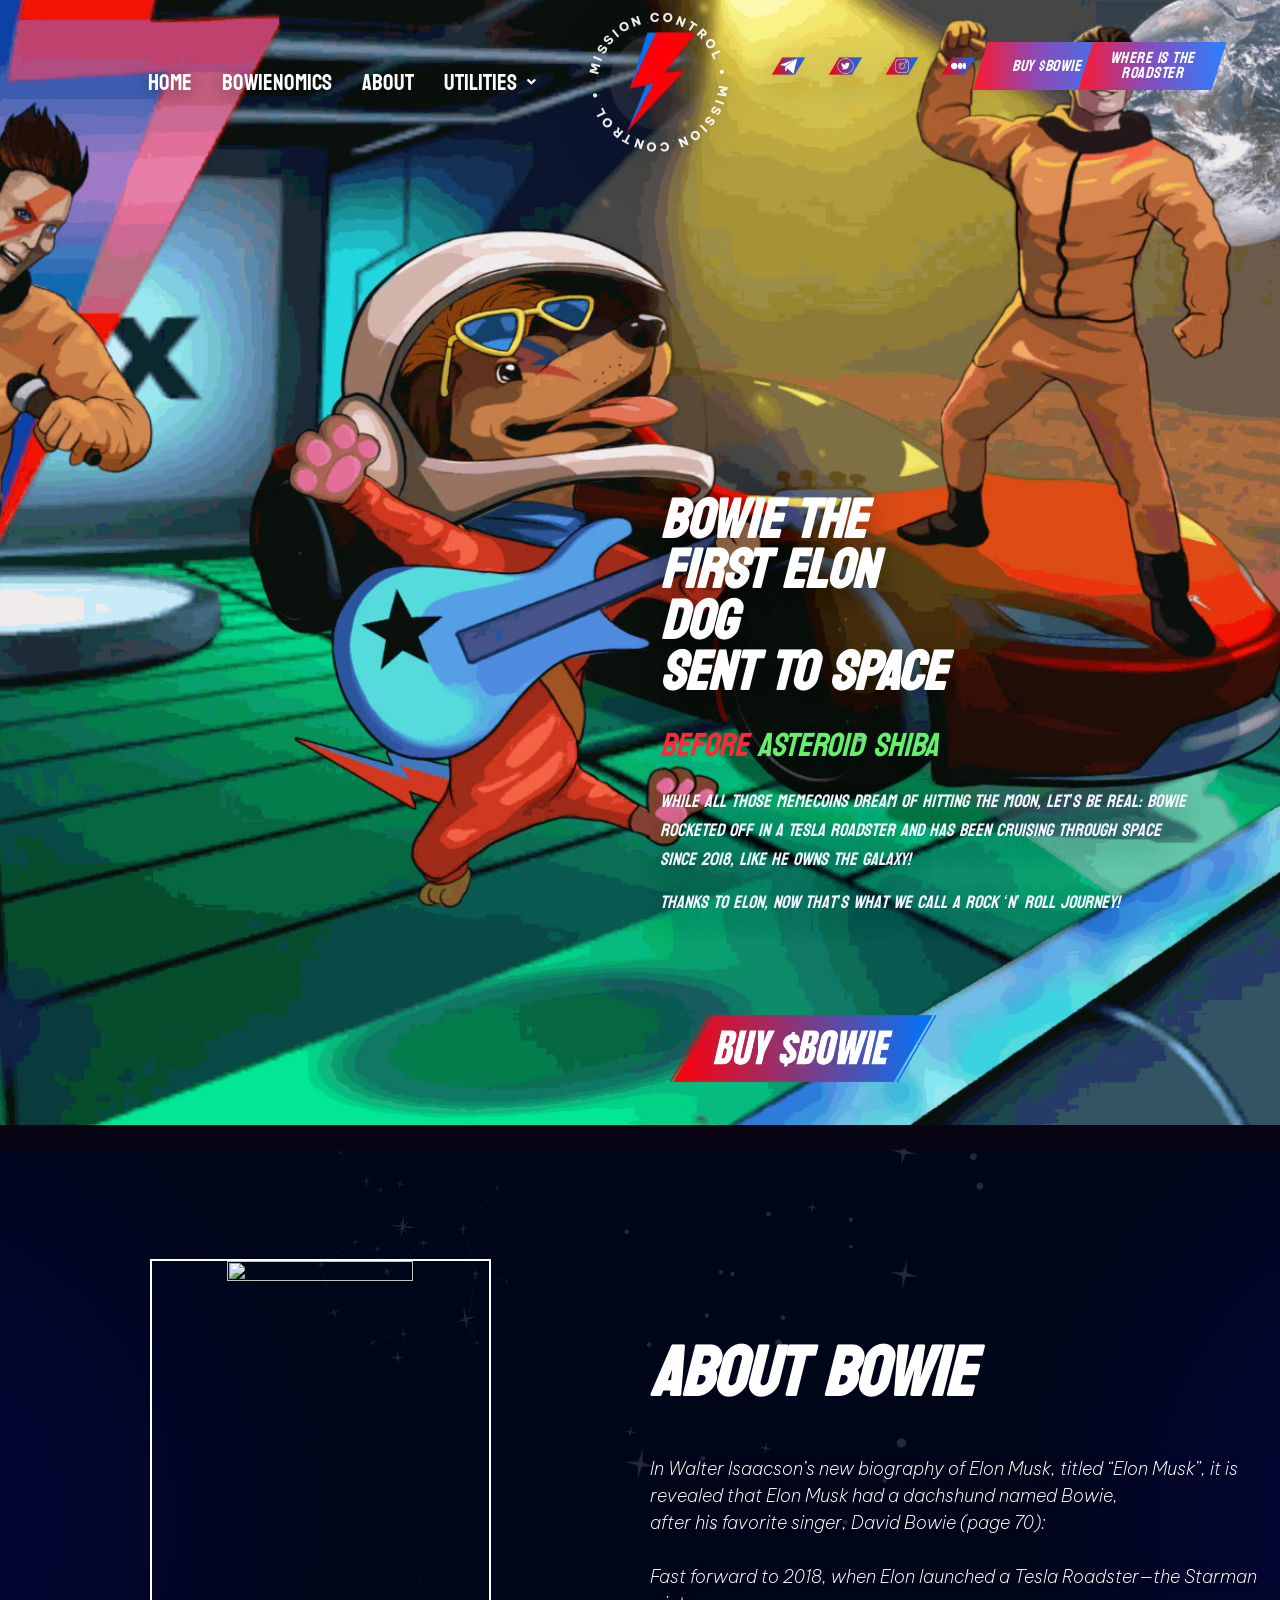
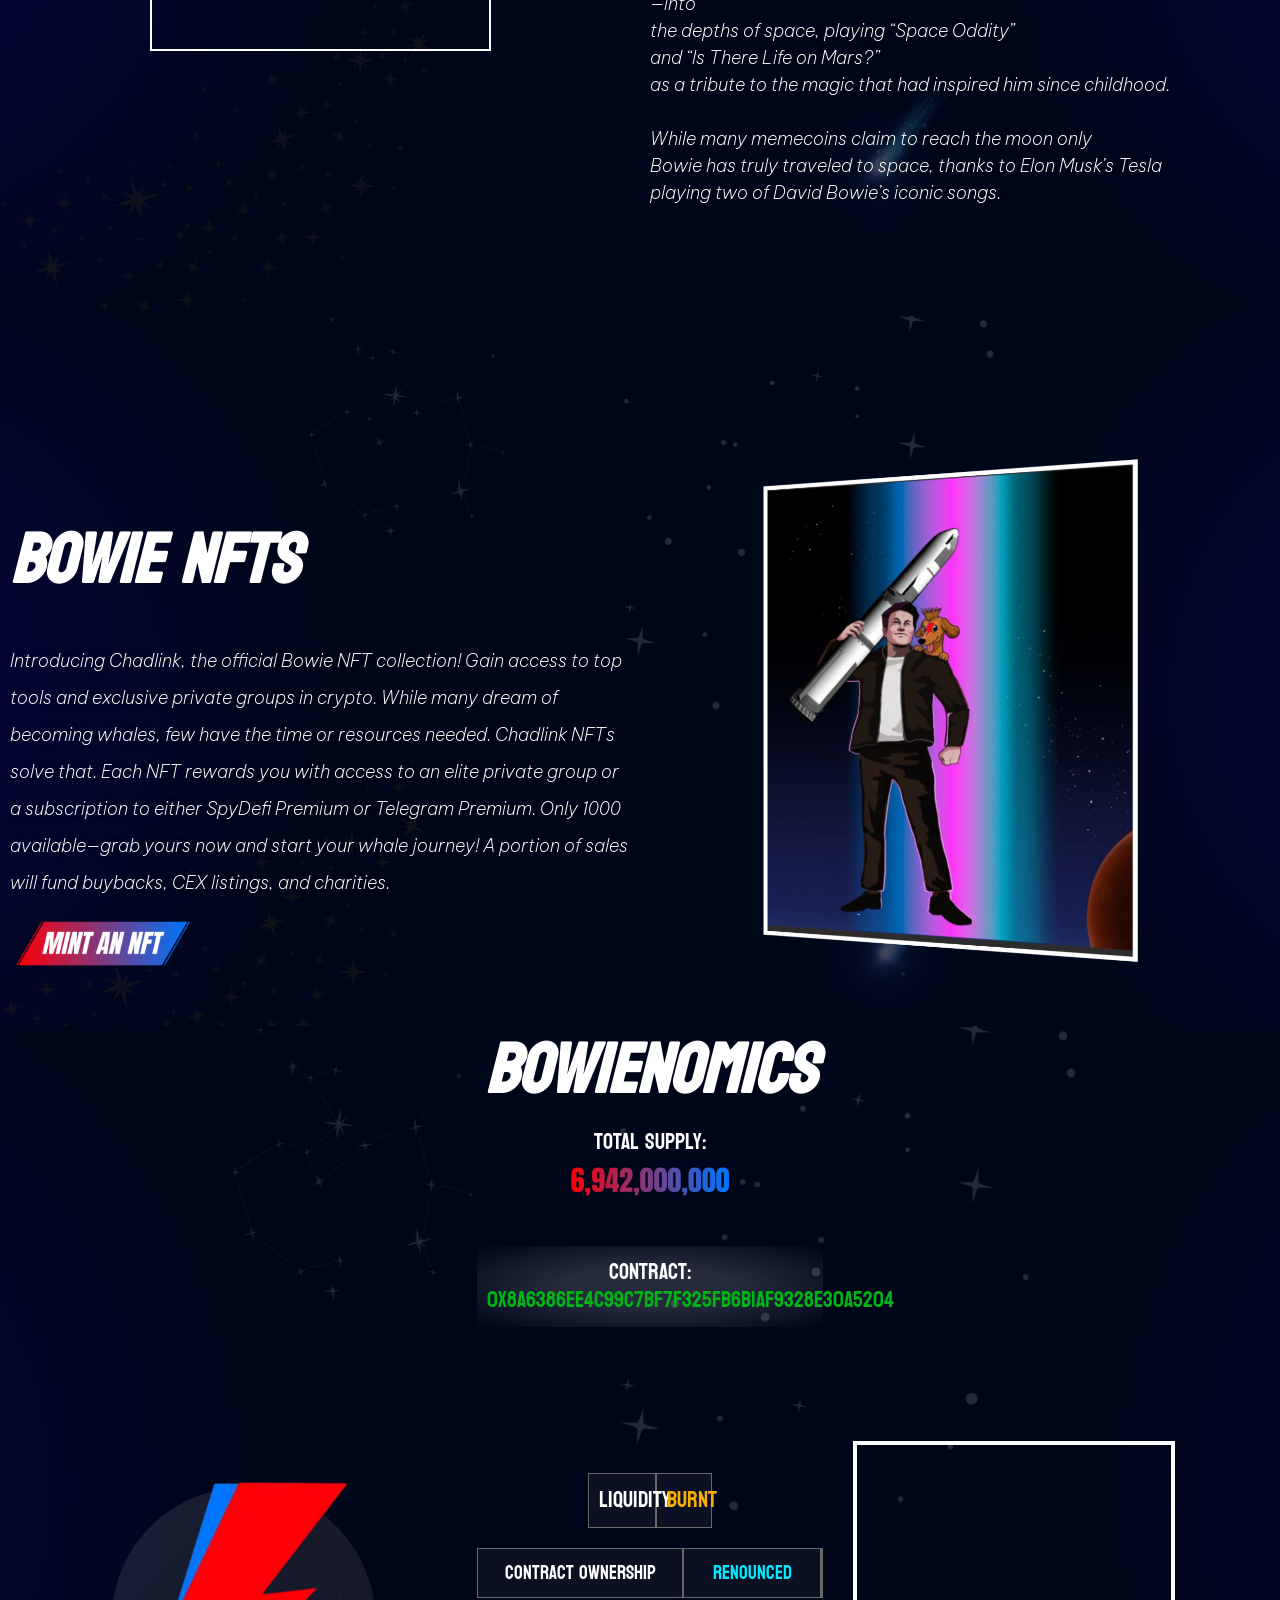
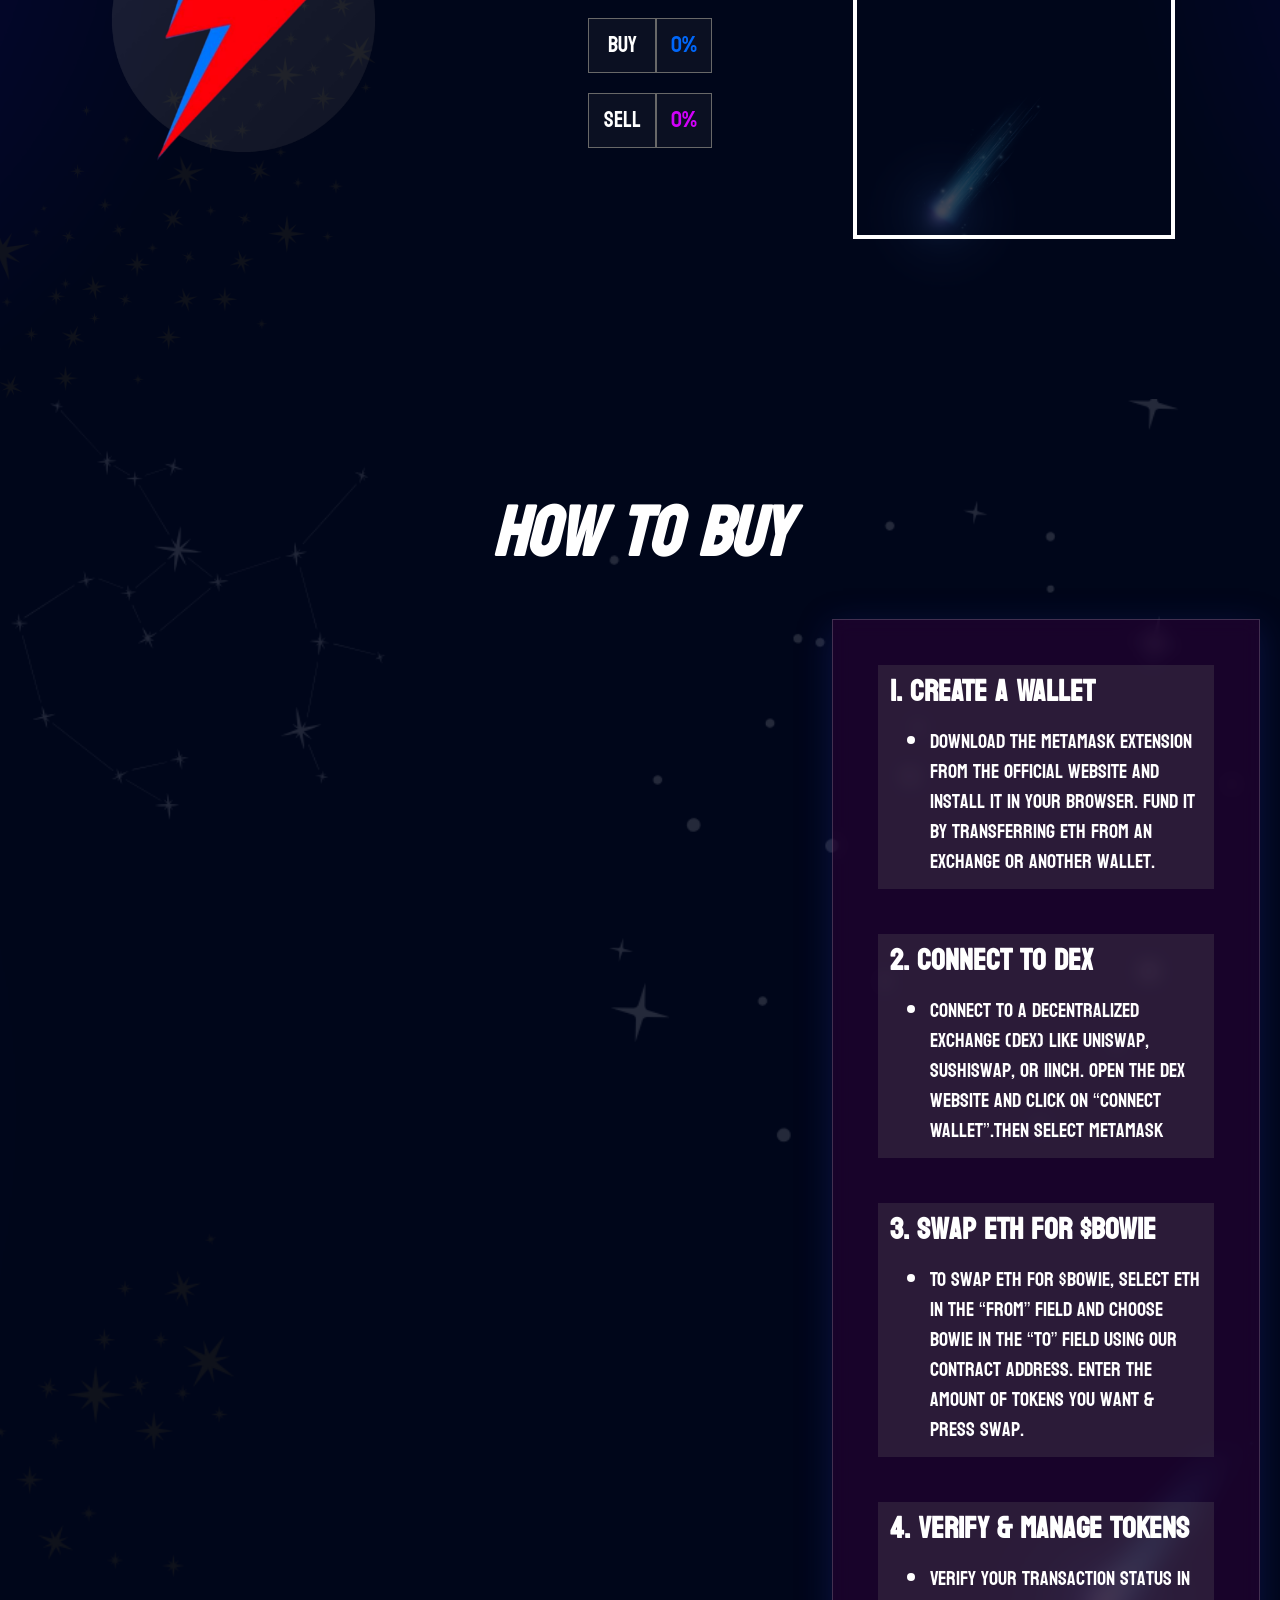
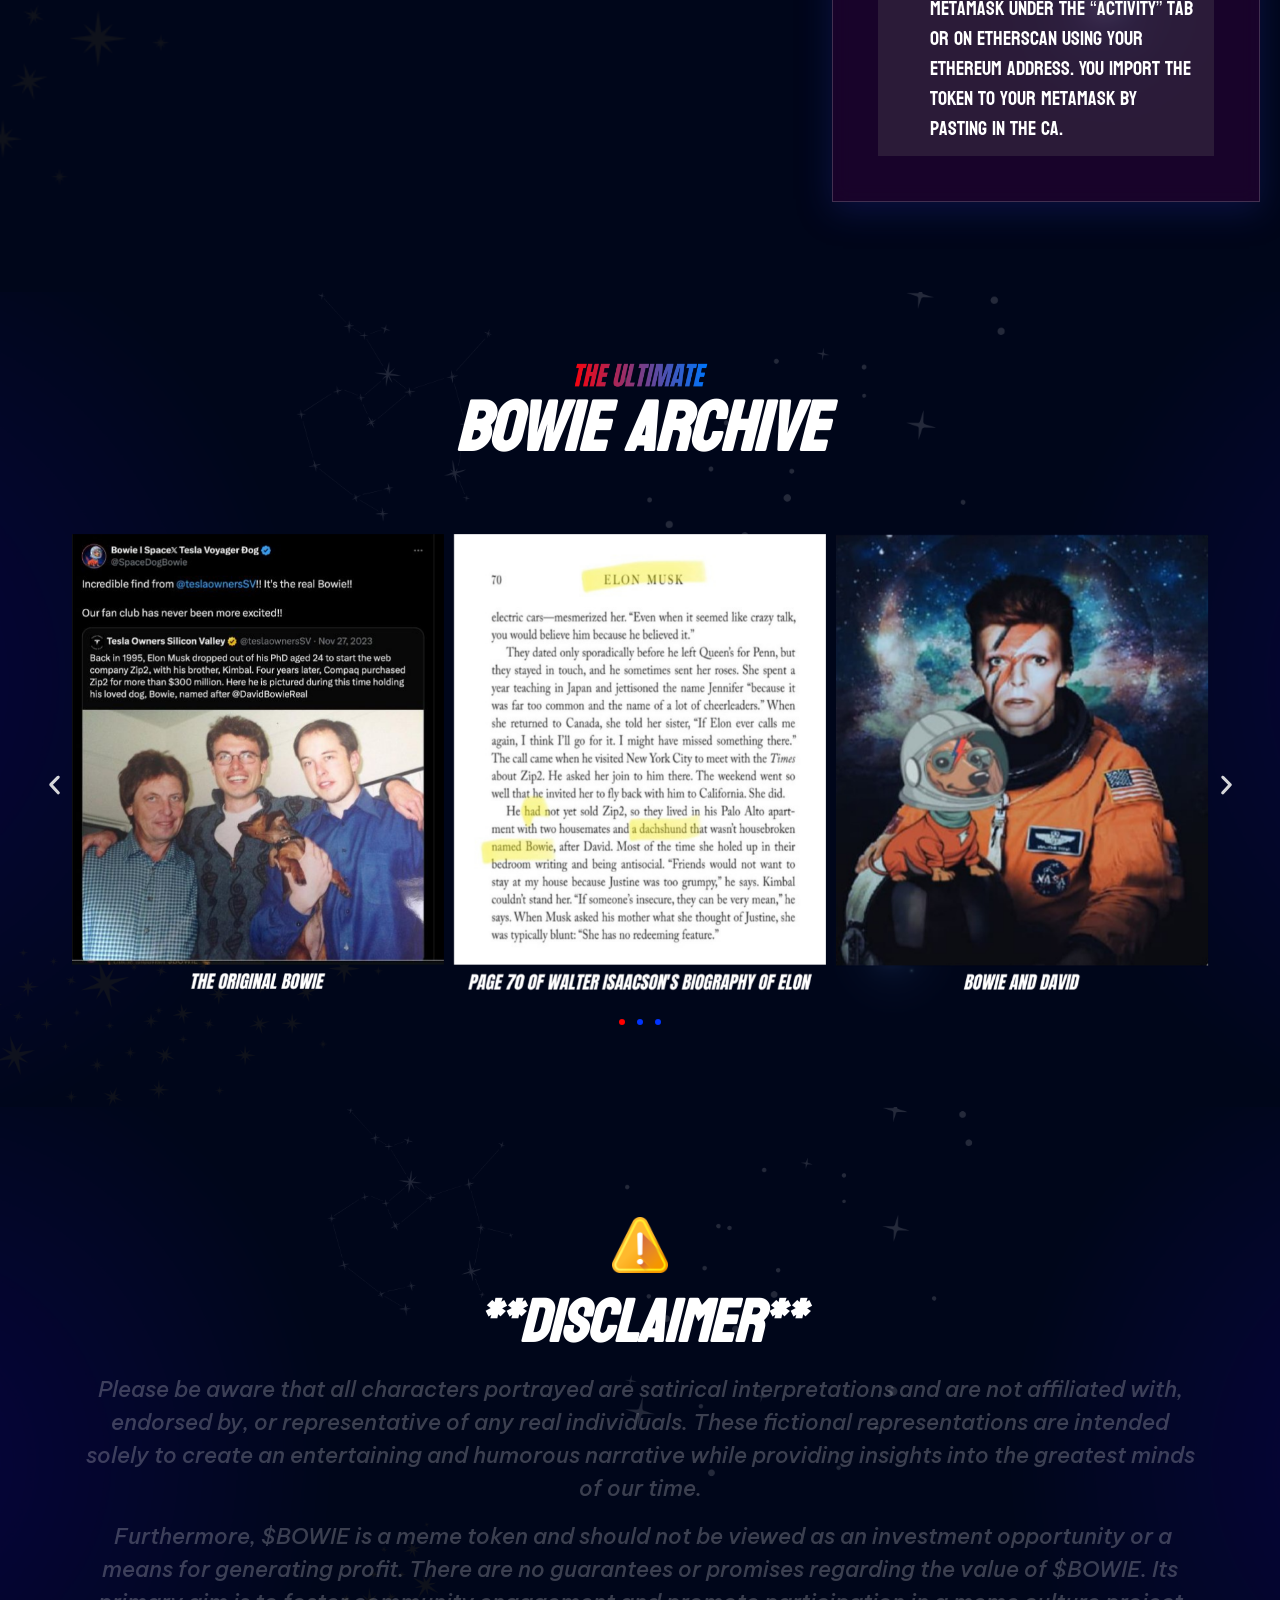
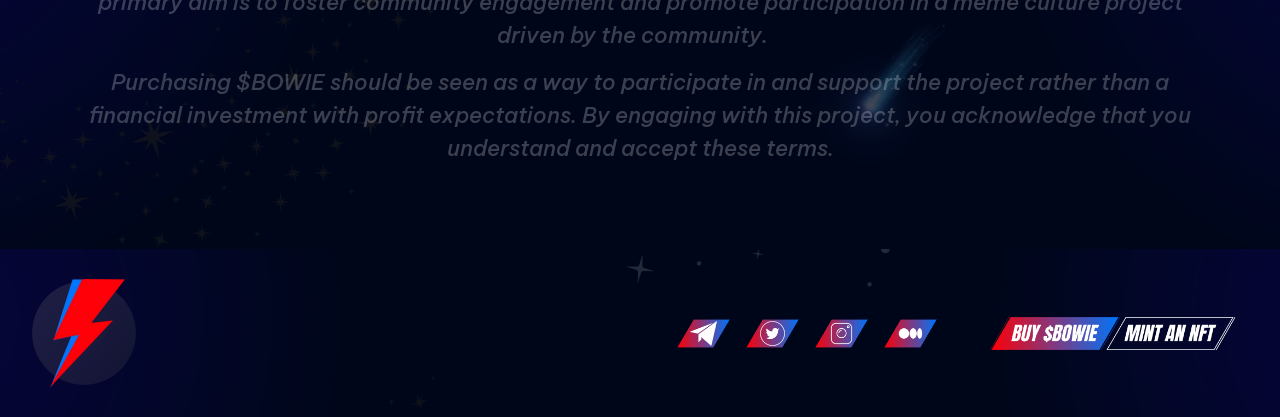
==== commit e4ef1854: "Turn homepage bolt into mission control link" ====
--- a/index.html
+++ b/index.html
@@ -47,7 +47,9 @@
 .bowie-mobile-drawer-extras,
 .bowie-mobile-drawer-shade,
 .bowie-mobile-hero-stage,
-.bowie-mobile-hero-shell{display:none;}
+.bowie-mobile-hero-shell,
+.bowie-mobile-header-actions,
+.bowie-mobile-topbar{display:none;}
 body.home #masthead{position:fixed;top:0;left:0;right:0;z-index:4000;padding:0 20px;pointer-events:none;}
 body.home #masthead .elementor-32{max-width:1680px;margin:0 auto;pointer-events:auto;}
 body.home #masthead .elementor-element.elementor-element-50931d6,
@@ -56,6 +58,17 @@
 body.home #masthead .elementor-element.elementor-element-41eda6e:not(.elementor-motion-effects-element-type-background){background-image:none !important;background-color:transparent !important;}
 body.home #masthead .elementor-element.elementor-element-b23b4f5 img,
 body.home #masthead .elementor-element.elementor-element-56fd8a4 img{width:118px;}
+body.home #masthead .elementor-element.elementor-element-a310e1e,
+body.home #masthead .elementor-element.elementor-element-31db8af,
+body.home #masthead .elementor-element.elementor-element-b23b4f5,
+body.home #masthead .elementor-element.elementor-element-56fd8a4{overflow:visible;}
+body.home #masthead .bowie-mission-link{position:relative;display:inline-flex;align-items:center;justify-content:center;width:156px;height:156px;filter:drop-shadow(0 12px 24px rgba(0,0,0,.32));transition:transform .2s ease,filter .2s ease;}
+body.home #masthead .bowie-mission-link:hover{transform:translateY(-2px) scale(1.02);filter:drop-shadow(0 18px 32px rgba(0,0,0,.38));}
+body.home #masthead .bowie-mission-link img{position:relative;z-index:1;display:block;width:118px;max-width:none;}
+body.home #masthead .bowie-mission-ring{position:absolute;inset:0;display:block;pointer-events:none;}
+body.home #masthead .bowie-mission-ring svg{display:block;width:100%;height:100%;overflow:visible;}
+body.home #masthead .bowie-mission-ring circle{fill:none;stroke:rgba(255,255,255,.2);stroke-width:1.25;stroke-dasharray:2 8;}
+body.home #masthead .bowie-mission-ring text{fill:rgba(255,255,255,.92);font-family:"Be Vietnam Pro",Sans-serif;font-size:12.5px;font-weight:800;letter-spacing:.24em;text-transform:uppercase;text-shadow:0 4px 14px rgba(0,0,0,.32);}
 body.home #masthead .elementor-element.elementor-element-cad530f{display:flex;align-items:center;justify-content:flex-end;gap:12px;flex-wrap:nowrap;padding-right:0;transform:translate(18px,-16px);}
 body.home #masthead .elementor-element.elementor-element-f8d3d3a{gap:14px;align-items:center;flex-wrap:nowrap;}
 body.home #masthead .elementor-element.elementor-element-a0b9a32 img,
@@ -103,6 +116,9 @@
 body.home #masthead .elementor-element.elementor-element-41eda6e{padding:4px 16px 8px !important;}
 body.home #masthead .elementor-element.elementor-element-b23b4f5 img,
 body.home #masthead .elementor-element.elementor-element-56fd8a4 img{width:88px;}
+body.home #masthead .bowie-mission-link{width:124px;height:124px;}
+body.home #masthead .bowie-mission-link img{width:88px;}
+body.home #masthead .bowie-mission-ring text{font-size:9.25px;letter-spacing:.21em;}
 body.home #masthead .elementor-element.elementor-element-cad530f{gap:16px;padding-right:0;transform:none;}
 body.home #masthead .elementor-element.elementor-element-a0b9a32 img,
 body.home #masthead .elementor-element.elementor-element-beb985c img,
@@ -121,23 +137,37 @@
 body.home{overflow-x:hidden;}
 body.home.bowie-mobile-menu-open{overflow:hidden;}
 body.home .page-header{display:none;}
-body.home #masthead{padding:0 10px;}
-body.home .bowie-mobile-hero-shell{display:block;position:relative;overflow:hidden;padding:150px 16px 42px;background:radial-gradient(circle at 82% 6%,rgba(255,224,116,.18) 0%,rgba(255,224,116,0) 24%),linear-gradient(180deg,#06030f 0%,#07101f 58%,#081026 100%);}
+body.home #masthead{padding:8px 10px 0;}
+body.home #masthead .elementor-32{width:100%;max-width:none;}
+body.home .bowie-mobile-hero-shell{display:block;position:relative;overflow:hidden;padding:108px 16px 42px;background:radial-gradient(circle at 82% 6%,rgba(255,224,116,.18) 0%,rgba(255,224,116,0) 24%),linear-gradient(180deg,#06030f 0%,#07101f 58%,#081026 100%);}
+body.home .bowie-mobile-topbar{position:fixed;top:8px;left:10px;right:10px;display:flex;align-items:flex-start;justify-content:space-between;min-height:66px;z-index:4003;}
+body.home .bowie-mobile-topbar-logo{position:absolute;top:-6px;left:50%;transform:translateX(-50%);pointer-events:auto;overflow:visible;}
+body.home .bowie-mobile-topbar-logo .bowie-mission-link{width:92px;height:92px;display:inline-flex;align-items:center;justify-content:center;}
+body.home .bowie-mobile-topbar-logo .bowie-mission-link img{display:block;width:72px;max-width:none;}
+body.home .bowie-mobile-topbar-logo .bowie-mission-ring text{font-size:6.25px;letter-spacing:.18em;}
+body.home .bowie-mobile-topbar-logo .bowie-mission-ring circle{stroke-width:1.1;}
+body.home .bowie-mobile-topbar-toggle{position:absolute;top:8px;left:0;display:flex;flex-direction:column;align-items:center;justify-content:center;gap:4px;width:44px;height:44px;padding:0;border:0;border-radius:14px;background:rgba(8,4,18,.88);box-shadow:0 18px 34px rgba(0,0,0,.28);backdrop-filter:blur(12px);-webkit-backdrop-filter:blur(12px);}
+body.home .bowie-mobile-topbar-toggle span{display:block;width:18px;height:2px;border-radius:999px;background:#fff;}
+body.home .bowie-mobile-topbar-actions{position:absolute;top:12px;right:0;display:flex;align-items:center;gap:4px;}
+body.home .bowie-mobile-topbar-social{display:flex;align-items:center;justify-content:center;width:24px;height:24px;filter:drop-shadow(0 8px 16px rgba(0,0,0,.28));}
+body.home .bowie-mobile-topbar-social img{display:block;width:100%;height:100%;}
+body.home .bowie-mobile-topbar-buy{display:inline-flex;align-items:center;justify-content:center;width:68px;min-width:68px;min-height:28px;padding:4px 5px;border:none;border-radius:0;clip-path:polygon(10% 0,100% 0,90% 100%,0 100%);background:linear-gradient(90deg,#ff192b 0%,#8f48b4 42%,#2b80ff 100%);color:#fff;text-decoration:none;text-transform:uppercase;font-family:"Bayon",Sans-serif;font-size:8px;font-style:italic;letter-spacing:.03em;line-height:.92;box-shadow:0 14px 26px rgba(0,0,0,.26);}
+body.home .bowie-mobile-topbar-buy span{display:block;}
 body.home .bowie-mobile-top-anchor{position:absolute;top:0;left:0;}
-body.home .bowie-mobile-hero-copy{position:relative;z-index:1;padding-top:24px;}
+body.home .bowie-mobile-hero-copy{position:relative;z-index:1;padding-top:0;}
 body.home .bowie-mobile-hero-title{margin:0;max-width:8.2ch;font-family:"Bayon",sans-serif;font-size:clamp(42px,12.6vw,60px);font-style:italic;line-height:.88;text-transform:uppercase;color:#fff;text-shadow:0 18px 36px rgba(0,0,0,.22);}
-body.home .bowie-mobile-hero-text{margin-top:16px;max-width:100%;white-space:normal;color:rgba(255,255,255,.92);font-family:"Bayon",sans-serif;font-size:19px;font-style:italic;line-height:1.62;text-shadow:0 12px 28px rgba(0,0,0,.18);}
-body.home .bowie-mobile-hero-text p{margin:0 0 14px;}
+body.home .bowie-mobile-hero-text{margin-top:16px;max-width:100%;width:100%;white-space:normal;color:rgba(255,255,255,.92);font-family:"Bayon",sans-serif;font-size:17px;font-style:italic;line-height:1.58;text-shadow:0 12px 28px rgba(0,0,0,.18);}
+body.home .bowie-mobile-hero-text p{margin:0 0 14px;white-space:normal;overflow-wrap:anywhere;}
 body.home .bowie-mobile-hero-buy{margin-top:22px;}
 body.home .bowie-mobile-hero-buy img{display:block;width:min(84vw,320px);}
-body.home #masthead .elementor-element.elementor-element-41eda6e{display:grid;grid-template-columns:52px minmax(0,1fr) 52px;align-items:center;padding:10px 6px 0 !important;gap:0;}
-body.home #masthead .elementor-element.elementor-element-41eda6e::after{content:"";width:52px;height:52px;display:block;}
-body.home #masthead .elementor-element.elementor-element-31db8af{grid-column:2;justify-self:center;min-width:0;}
-body.home #masthead .elementor-element.elementor-element-4a6c8e5{grid-column:1;justify-self:start;min-width:0;}
-body.home #masthead .elementor-element.elementor-element-56fd8a4 img{width:82px;}
+body.home #masthead .elementor-element.elementor-element-41eda6e{position:static;width:0 !important;min-height:0;padding:0 !important;overflow:visible;}
+body.home #masthead .elementor-element.elementor-element-31db8af,
+body.home #masthead .bowie-mobile-header-actions{display:none !important;}
+body.home #masthead .elementor-element.elementor-element-4a6c8e5{position:fixed;top:-9999px;left:-9999px;min-width:0;z-index:2;padding-top:0;}
+body.home #masthead .elementor-element.elementor-element-56fd8a4 img{width:72px;}
 body.home #masthead .elementor-element.elementor-element-ab9ce3c{width:auto;}
-body.home #masthead .elementor-element.elementor-element-ab9ce3c .hfe-nav-menu__toggle{display:flex;align-items:center;justify-content:center;width:52px;height:52px;border-radius:16px;background:rgba(8,4,18,.88);box-shadow:0 18px 34px rgba(0,0,0,.28);backdrop-filter:blur(12px);-webkit-backdrop-filter:blur(12px);}
-body.home #masthead .elementor-element.elementor-element-ab9ce3c .hfe-nav-menu-icon svg{width:22px;height:22px;fill:#fff;}
+body.home #masthead .elementor-element.elementor-element-ab9ce3c .hfe-nav-menu__toggle{display:flex;align-items:center;justify-content:center;width:44px;height:44px;border-radius:14px;background:rgba(8,4,18,.88);box-shadow:0 18px 34px rgba(0,0,0,.28);backdrop-filter:blur(12px);-webkit-backdrop-filter:blur(12px);}
+body.home #masthead .elementor-element.elementor-element-ab9ce3c .hfe-nav-menu-icon svg{width:18px;height:18px;fill:#fff;}
 body.home #masthead .elementor-element.elementor-element-ab9ce3c .hfe-nav-menu__layout-horizontal{position:fixed;top:0;left:0;width:min(86vw,340px);height:100dvh !important;padding:84px 18px 28px;background:linear-gradient(180deg,rgba(8,4,18,.97) 0%,rgba(13,10,32,.97) 100%);box-shadow:28px 0 60px rgba(0,0,0,.42);visibility:visible !important;opacity:1 !important;transform:translateX(-108%);transition:transform .3s ease;z-index:3999;overflow-y:auto;}
 body.home #masthead .elementor-element.elementor-element-ab9ce3c .hfe-active-menu + .hfe-nav-menu__layout-horizontal{transform:translateX(0);}
 body.home #masthead .elementor-element.elementor-element-ab9ce3c .hfe-nav-menu__layout-horizontal .hfe-nav-menu{visibility:visible !important;opacity:1 !important;display:flex;flex-direction:column;align-items:stretch;gap:10px;}
@@ -183,13 +213,13 @@
 #about,
 #bowienomics{display:flex;flex-direction:column;gap:28px;padding-left:18px;padding-right:18px;}
 #about{padding-top:24px;}
-#about .elementor-element.elementor-element-bf6f329{order:1;}
-#about .elementor-element.elementor-element-0d6aecd{order:2;}
+#about .elementor-element.elementor-element-0d6aecd{order:1;}
+#about .elementor-element.elementor-element-bf6f329{order:2;}
 #nfts > .e-con-inner{display:flex;flex-direction:column;gap:28px;padding-left:18px;padding-right:18px;}
-#nfts .elementor-element.elementor-element-185a1adc{order:1;}
-#nfts .elementor-element.elementor-element-a4cbfca{order:2;}
-#bowienomics .elementor-element.elementor-element-7b47e07{order:1;}
-#bowienomics .elementor-element.elementor-element-006b789{order:2;}
+#nfts .elementor-element.elementor-element-a4cbfca{order:1;}
+#nfts .elementor-element.elementor-element-185a1adc{order:2;}
+#bowienomics .elementor-element.elementor-element-006b789{order:1;}
+#bowienomics .elementor-element.elementor-element-7b47e07{order:2;}
 #about .elementor-element.elementor-element-bf6f329,
 #about .elementor-element.elementor-element-0d6aecd,
 #nfts .elementor-element.elementor-element-185a1adc,
@@ -329,7 +359,20 @@
 				<div class="elementor-element elementor-element-b23b4f5 elementor-widget elementor-widget-image" data-id="b23b4f5" data-element_type="widget" data-widget_type="image.default">
 				<div class="elementor-widget-container">
 			<style>/*! elementor - v3.23.0 - 05-08-2024 */
-.elementor-widget-image{text-align:center}.elementor-widget-image a{display:inline-block}.elementor-widget-image a img[src$=".svg"]{width:48px}.elementor-widget-image img{vertical-align:middle;display:inline-block}</style>										<img fetchpriority="high" width="800" height="800" src="/wp-content/uploads/2024/10/Untitled-design-1024x1024.png" class="attachment-large size-large wp-image-136" alt="" srcset="/wp-content/uploads/2024/10/Untitled-design-1024x1024.png 1024w, /wp-content/uploads/2024/10/Untitled-design-300x300.png 300w, /wp-content/uploads/2024/10/Untitled-design-150x150.png 150w, /wp-content/uploads/2024/10/Untitled-design-768x768.png 768w, /wp-content/uploads/2024/10/Untitled-design.png 1080w" sizes="(max-width: 800px) 100vw, 800px">													</div>
+.elementor-widget-image{text-align:center}.elementor-widget-image a{display:inline-block}.elementor-widget-image a img[src$=".svg"]{width:48px}.elementor-widget-image img{vertical-align:middle;display:inline-block}</style>										<a class="bowie-mission-link bowie-mission-link-desktop" href="/mission-control/" aria-label="Open Mission Control">
+							<span class="bowie-mission-ring" aria-hidden="true">
+								<svg viewBox="0 0 160 160" focusable="false">
+									<defs>
+										<path id="bowieMissionControlDesktopPath" d="M80,80 m-62,0 a62,62 0 1,1 124,0 a62,62 0 1,1 -124,0"></path>
+									</defs>
+									<circle cx="80" cy="80" r="62"></circle>
+									<text>
+										<textPath href="#bowieMissionControlDesktopPath" startOffset="50%" text-anchor="middle">MISSION CONTROL • MISSION CONTROL •</textPath>
+									</text>
+								</svg>
+							</span>
+							<img fetchpriority="high" width="800" height="800" src="/wp-content/uploads/2024/10/Untitled-design-1024x1024.png" class="attachment-large size-large wp-image-136" alt="Mission Control" srcset="/wp-content/uploads/2024/10/Untitled-design-1024x1024.png 1024w, /wp-content/uploads/2024/10/Untitled-design-300x300.png 300w, /wp-content/uploads/2024/10/Untitled-design-150x150.png 150w, /wp-content/uploads/2024/10/Untitled-design-768x768.png 768w, /wp-content/uploads/2024/10/Untitled-design.png 1080w" sizes="(max-width: 800px) 100vw, 800px">
+						</a>													</div>
 				</div>
 				</div>
 		<div class="elementor-element elementor-element-cad530f e-con-full e-flex e-con e-child" data-id="cad530f" data-element_type="container">
@@ -378,7 +421,20 @@
 		<div class="elementor-element elementor-element-31db8af e-con-full e-flex e-con e-child" data-id="31db8af" data-element_type="container">
 				<div class="elementor-element elementor-element-56fd8a4 elementor-widget elementor-widget-image" data-id="56fd8a4" data-element_type="widget" data-widget_type="image.default">
 				<div class="elementor-widget-container">
-													<img fetchpriority="high" width="800" height="800" src="/wp-content/uploads/2024/10/Untitled-design-1024x1024.png" class="attachment-large size-large wp-image-136" alt="" srcset="/wp-content/uploads/2024/10/Untitled-design-1024x1024.png 1024w, /wp-content/uploads/2024/10/Untitled-design-300x300.png 300w, /wp-content/uploads/2024/10/Untitled-design-150x150.png 150w, /wp-content/uploads/2024/10/Untitled-design-768x768.png 768w, /wp-content/uploads/2024/10/Untitled-design.png 1080w" sizes="(max-width: 800px) 100vw, 800px">													</div>
+													<a class="bowie-mission-link bowie-mission-link-tablet" href="/mission-control/" aria-label="Open Mission Control">
+							<span class="bowie-mission-ring" aria-hidden="true">
+								<svg viewBox="0 0 160 160" focusable="false">
+									<defs>
+										<path id="bowieMissionControlTabletPath" d="M80,80 m-62,0 a62,62 0 1,1 124,0 a62,62 0 1,1 -124,0"></path>
+									</defs>
+									<circle cx="80" cy="80" r="62"></circle>
+									<text>
+										<textPath href="#bowieMissionControlTabletPath" startOffset="50%" text-anchor="middle">MISSION CONTROL • MISSION CONTROL •</textPath>
+									</text>
+								</svg>
+							</span>
+							<img fetchpriority="high" width="800" height="800" src="/wp-content/uploads/2024/10/Untitled-design-1024x1024.png" class="attachment-large size-large wp-image-136" alt="Mission Control" srcset="/wp-content/uploads/2024/10/Untitled-design-1024x1024.png 1024w, /wp-content/uploads/2024/10/Untitled-design-300x300.png 300w, /wp-content/uploads/2024/10/Untitled-design-150x150.png 150w, /wp-content/uploads/2024/10/Untitled-design-768x768.png 768w, /wp-content/uploads/2024/10/Untitled-design.png 1080w" sizes="(max-width: 800px) 100vw, 800px">
+						</a>													</div>
 				</div>
 				</div>
 		<div class="elementor-element elementor-element-4a6c8e5 e-con-full e-flex e-con e-child" data-id="4a6c8e5" data-element_type="container">
@@ -419,6 +475,15 @@
 				<div class="bowie-mobile-drawer-shade" aria-hidden="true"></div>
 			</div>
 					</div>
+		<div class="bowie-mobile-header-actions">
+			<a class="bowie-mobile-header-social" href="https://t.me/BowieSpaceDog" aria-label="Telegram">
+				<img src="/wp-content/uploads/2024/10/1-1-1024x1024.png" alt="Telegram">
+			</a>
+			<a class="bowie-mobile-header-social" href="https://x.com/SpaceDogBowie" aria-label="X">
+				<img src="/wp-content/uploads/2024/10/2-1-1024x1024.png" alt="X">
+			</a>
+			<a class="bowie-buy-link bowie-mobile-header-buy" href="https://dexscreener.com/ethereum/0x8a6386ee4c99c7bf7f325fb6b1af9328e30a5204" target="_blank" rel="noopener noreferrer"><span>Buy $Bowie</span></a>
+		</div>
 				</div>
 				</div>
 				</div>
@@ -434,7 +499,49 @@
 	<div class="page-content">
 				<div data-elementor-type="wp-page" data-elementor-id="57" class="elementor elementor-57" data-elementor-post-type="page">
 				<div class="bowie-mobile-hero-shell">
+					<div class="bowie-mobile-topbar">
+						<button type="button" class="bowie-mobile-topbar-toggle" aria-label="Open menu">
+							<span></span>
+							<span></span>
+							<span></span>
+						</button>
+						<div class="bowie-mobile-topbar-logo">
+							<a class="bowie-mission-link bowie-mission-link-mobile" href="/mission-control/" aria-label="Open Mission Control">
+								<span class="bowie-mission-ring" aria-hidden="true">
+									<svg viewBox="0 0 160 160" focusable="false">
+										<defs>
+											<path id="bowieMissionControlMobilePath" d="M80,80 m-62,0 a62,62 0 1,1 124,0 a62,62 0 1,1 -124,0"></path>
+										</defs>
+										<circle cx="80" cy="80" r="62"></circle>
+										<text>
+											<textPath href="#bowieMissionControlMobilePath" startOffset="50%" text-anchor="middle">MISSION CONTROL • MISSION CONTROL •</textPath>
+										</text>
+									</svg>
+								</span>
+								<img src="/wp-content/uploads/2024/10/Untitled-design-1024x1024.png" alt="Mission Control">
+							</a>
+						</div>
+						<div class="bowie-mobile-topbar-actions">
+							<a class="bowie-mobile-topbar-social" href="https://t.me/BowieSpaceDog" aria-label="Telegram">
+								<img src="/wp-content/uploads/2024/10/1-1-1024x1024.png" alt="Telegram">
+							</a>
+							<a class="bowie-mobile-topbar-social" href="https://x.com/SpaceDogBowie" aria-label="X">
+								<img src="/wp-content/uploads/2024/10/2-1-1024x1024.png" alt="X">
+							</a>
+							<a class="bowie-buy-link bowie-mobile-topbar-buy" href="https://dexscreener.com/ethereum/0x8a6386ee4c99c7bf7f325fb6b1af9328e30a5204" target="_blank" rel="noopener noreferrer"><span>Buy $Bowie</span></a>
+						</div>
+					</div>
 					<div id="top" class="bowie-mobile-top-anchor" aria-hidden="true"></div>
+					<div class="bowie-mobile-hero-stage">
+						<div class="bowie-mobile-hero-track" tabindex="0" aria-label="Swipe left or right to explore the full Bowie hero scene">
+							<div class="bowie-mobile-hero-scene" aria-hidden="true"></div>
+						</div>
+					</div>
+					<div class="bowie-mobile-hero-buy bowie-mobile-hero-buy-primary">
+						<a href="https://dexscreener.com/ethereum/0x8a6386ee4c99c7bf7f325fb6b1af9328e30a5204">
+							<img loading="eager" decoding="async" width="800" height="450" src="/wp-content/uploads/2024/10/Add-a-heading-7-1024x576.png" class="elementor-animation-grow attachment-large size-large wp-image-487" alt="" srcset="/wp-content/uploads/2024/10/Add-a-heading-7-1024x576.png 1024w, /wp-content/uploads/2024/10/Add-a-heading-7-300x169.png 300w, /wp-content/uploads/2024/10/Add-a-heading-7-768x432.png 768w, /wp-content/uploads/2024/10/Add-a-heading-7-1536x864.png 1536w, /wp-content/uploads/2024/10/Add-a-heading-7.png 1920w" sizes="(max-width: 800px) 100vw, 800px">
+						</a>
+					</div>
 					<div class="bowie-mobile-hero-copy">
 						<h2 class="bowie-mobile-hero-title">BOWIE the First Elon Dog<br>sent to space</h2>
 						<div class="bowie-hero-kicker">Before <span class="bowie-hero-highlight">ASTEROID SHIBA</span></div>
@@ -442,16 +549,11 @@
 							<p>While all those memecoins dream of hitting the moon, let&#8217;s be real: Bowie rocketed off in a Tesla Roadster and has been cruising through space since 2018, like he owns the galaxy!</p>
 							<p>Thanks to Elon, now that’s what we call a rock ‘n’ roll journey!</p>
 						</div>
-						<div class="bowie-mobile-hero-buy">
-							<a href="https://dexscreener.com/ethereum/0x8a6386ee4c99c7bf7f325fb6b1af9328e30a5204">
-								<img loading="eager" decoding="async" width="800" height="450" src="/wp-content/uploads/2024/10/Add-a-heading-7-1024x576.png" class="elementor-animation-grow attachment-large size-large wp-image-487" alt="" srcset="/wp-content/uploads/2024/10/Add-a-heading-7-1024x576.png 1024w, /wp-content/uploads/2024/10/Add-a-heading-7-300x169.png 300w, /wp-content/uploads/2024/10/Add-a-heading-7-768x432.png 768w, /wp-content/uploads/2024/10/Add-a-heading-7-1536x864.png 1536w, /wp-content/uploads/2024/10/Add-a-heading-7.png 1920w" sizes="(max-width: 800px) 100vw, 800px">
-							</a>
-						</div>
 					</div>
-					<div class="bowie-mobile-hero-stage">
-						<div class="bowie-mobile-hero-track" tabindex="0" aria-label="Swipe left or right to explore the full Bowie hero scene">
-							<div class="bowie-mobile-hero-scene" aria-hidden="true"></div>
-						</div>
+					<div class="bowie-mobile-hero-buy bowie-mobile-hero-buy-secondary">
+						<a href="https://dexscreener.com/ethereum/0x8a6386ee4c99c7bf7f325fb6b1af9328e30a5204">
+							<img loading="eager" decoding="async" width="800" height="450" src="/wp-content/uploads/2024/10/Add-a-heading-7-1024x576.png" class="elementor-animation-grow attachment-large size-large wp-image-487" alt="" srcset="/wp-content/uploads/2024/10/Add-a-heading-7-1024x576.png 1024w, /wp-content/uploads/2024/10/Add-a-heading-7-300x169.png 300w, /wp-content/uploads/2024/10/Add-a-heading-7-768x432.png 768w, /wp-content/uploads/2024/10/Add-a-heading-7-1536x864.png 1536w, /wp-content/uploads/2024/10/Add-a-heading-7.png 1920w" sizes="(max-width: 800px) 100vw, 800px">
+						</a>
 					</div>
 				</div>
 				<div id="top-hero" class="elementor-element elementor-element-94b1630 e-flex e-con-boxed e-con e-parent e-no-lazyload e-lazyloaded" data-id="94b1630" data-element_type="container" data-settings="{&quot;background_background&quot;:&quot;classic&quot;}">
@@ -969,8 +1071,9 @@
 	const body = document.body;
 	const navRoot = document.querySelector('.elementor-element-ab9ce3c .hfe-nav-menu');
 	const heroTrack = document.querySelector('.bowie-mobile-hero-track');
+	const topbarToggle = document.querySelector('.bowie-mobile-topbar-toggle');
 	const toggle = navRoot ? navRoot.querySelector('.hfe-nav-menu__toggle') : null;
-	const shade = navRoot ? navRoot.querySelector('.bowie-mobile-drawer-shade') : null;
+	const shade = document.querySelector('.elementor-element-ab9ce3c .bowie-mobile-drawer-shade');
 	let heroInteracted = false;
 	const closeMenu = () => {
 		if ( toggle && toggle.classList.contains('hfe-active-menu') ) {
@@ -980,7 +1083,11 @@
 		}
 	};
 	const syncMenuState = () => {
-		body.classList.toggle('bowie-mobile-menu-open', !!toggle && mobileQuery.matches && toggle.classList.contains('hfe-active-menu'));
+		const isOpen = !!toggle && mobileQuery.matches && toggle.classList.contains('hfe-active-menu');
+		body.classList.toggle('bowie-mobile-menu-open', isOpen);
+		if ( topbarToggle ) {
+			topbarToggle.setAttribute('aria-expanded', isOpen ? 'true' : 'false');
+		}
 	};
 	const centerHeroTrack = () => {
 		if ( !heroTrack || !mobileQuery.matches || heroInteracted ) {
@@ -992,6 +1099,12 @@
 	};
 	if ( toggle ) {
 		toggle.addEventListener('click', () => window.requestAnimationFrame(syncMenuState));
+	}
+	if ( topbarToggle && toggle ) {
+		topbarToggle.addEventListener('click', () => {
+			toggle.click();
+			window.requestAnimationFrame(syncMenuState);
+		});
 	}
 	if ( shade ) {
 		shade.addEventListener('click', closeMenu);
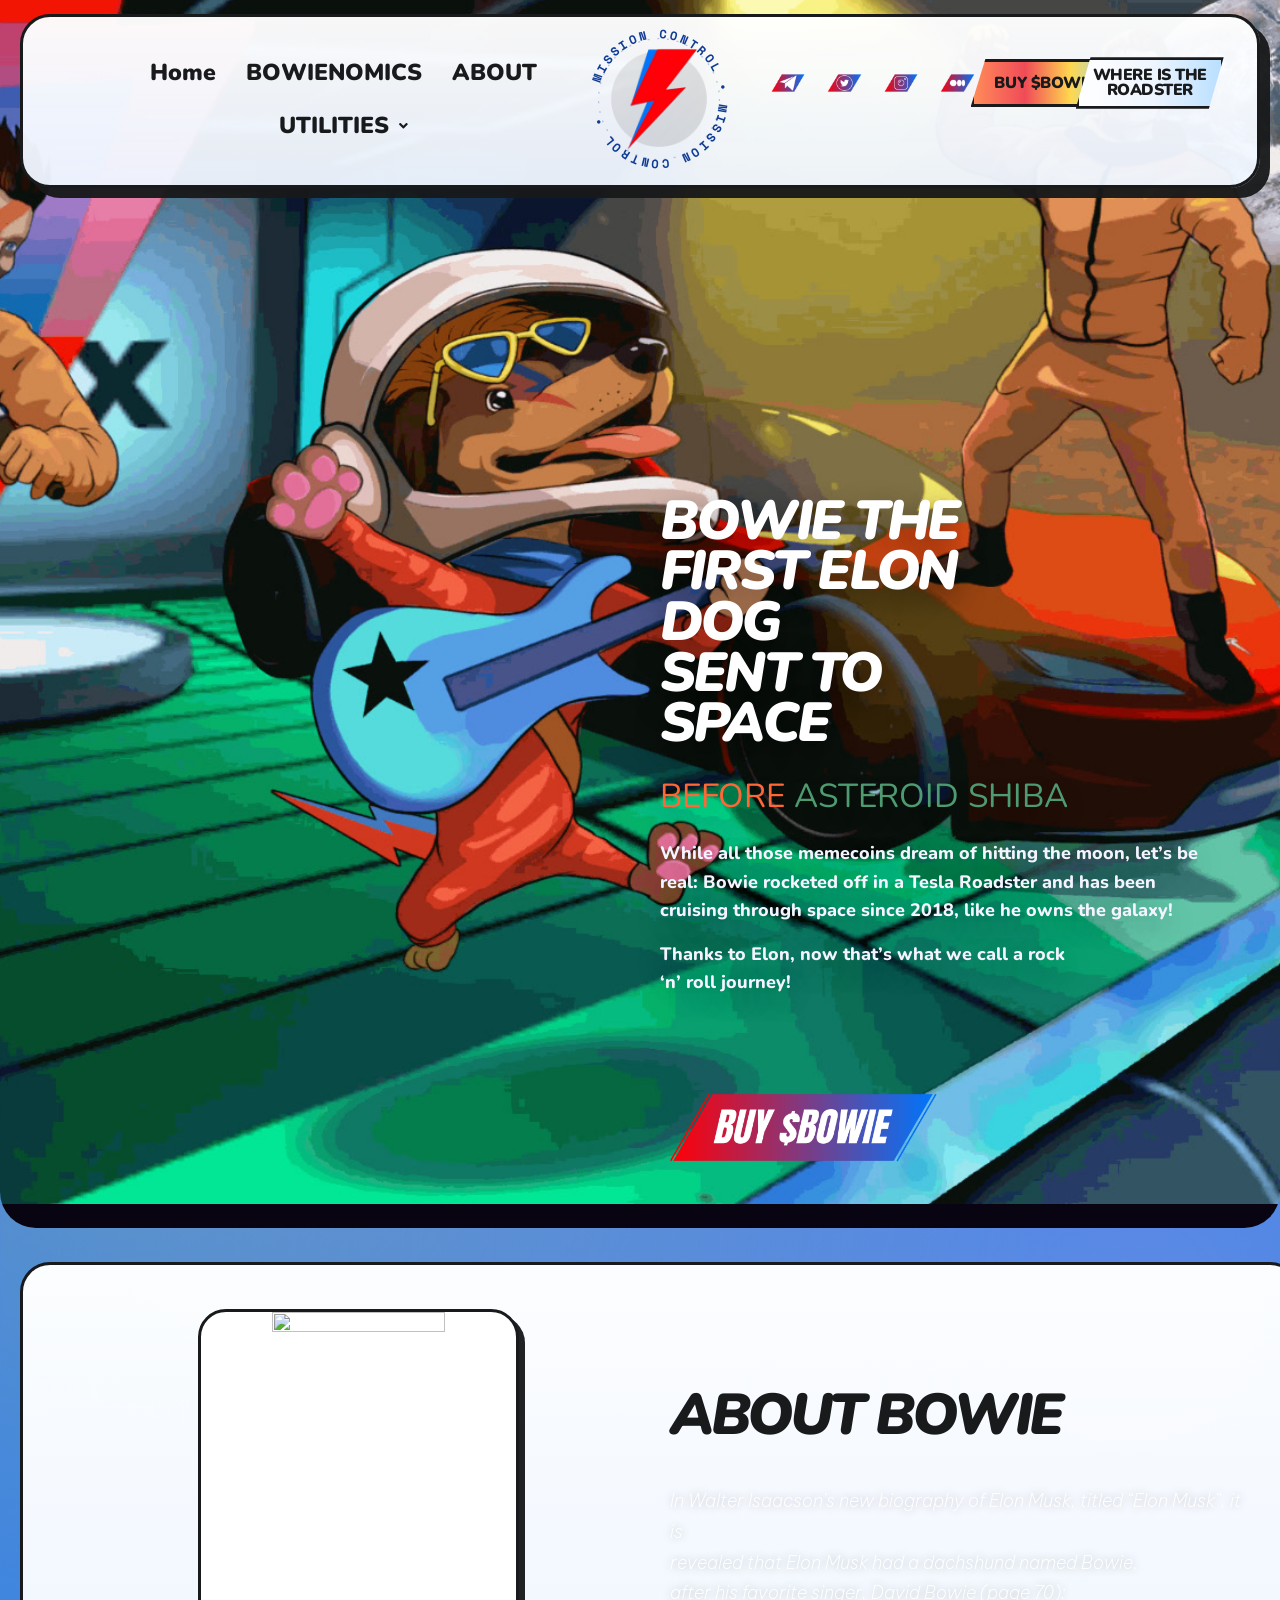
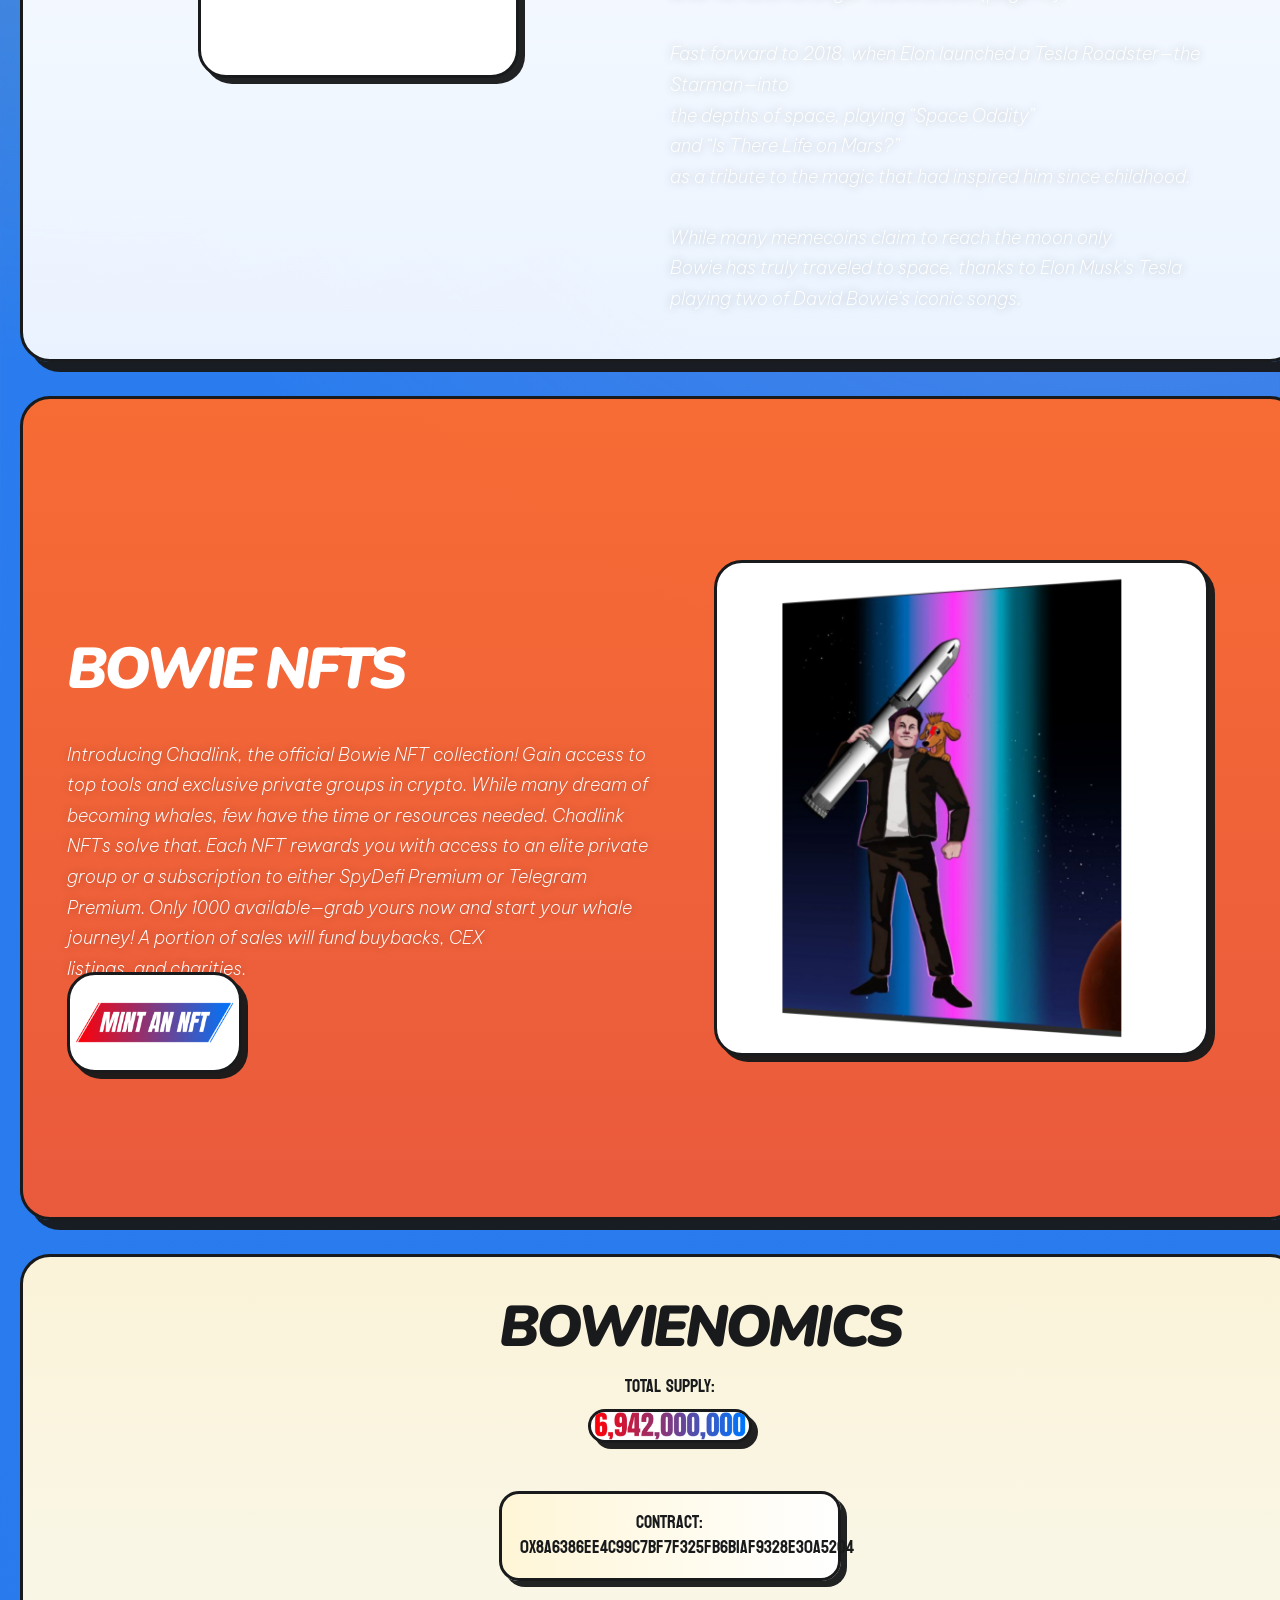
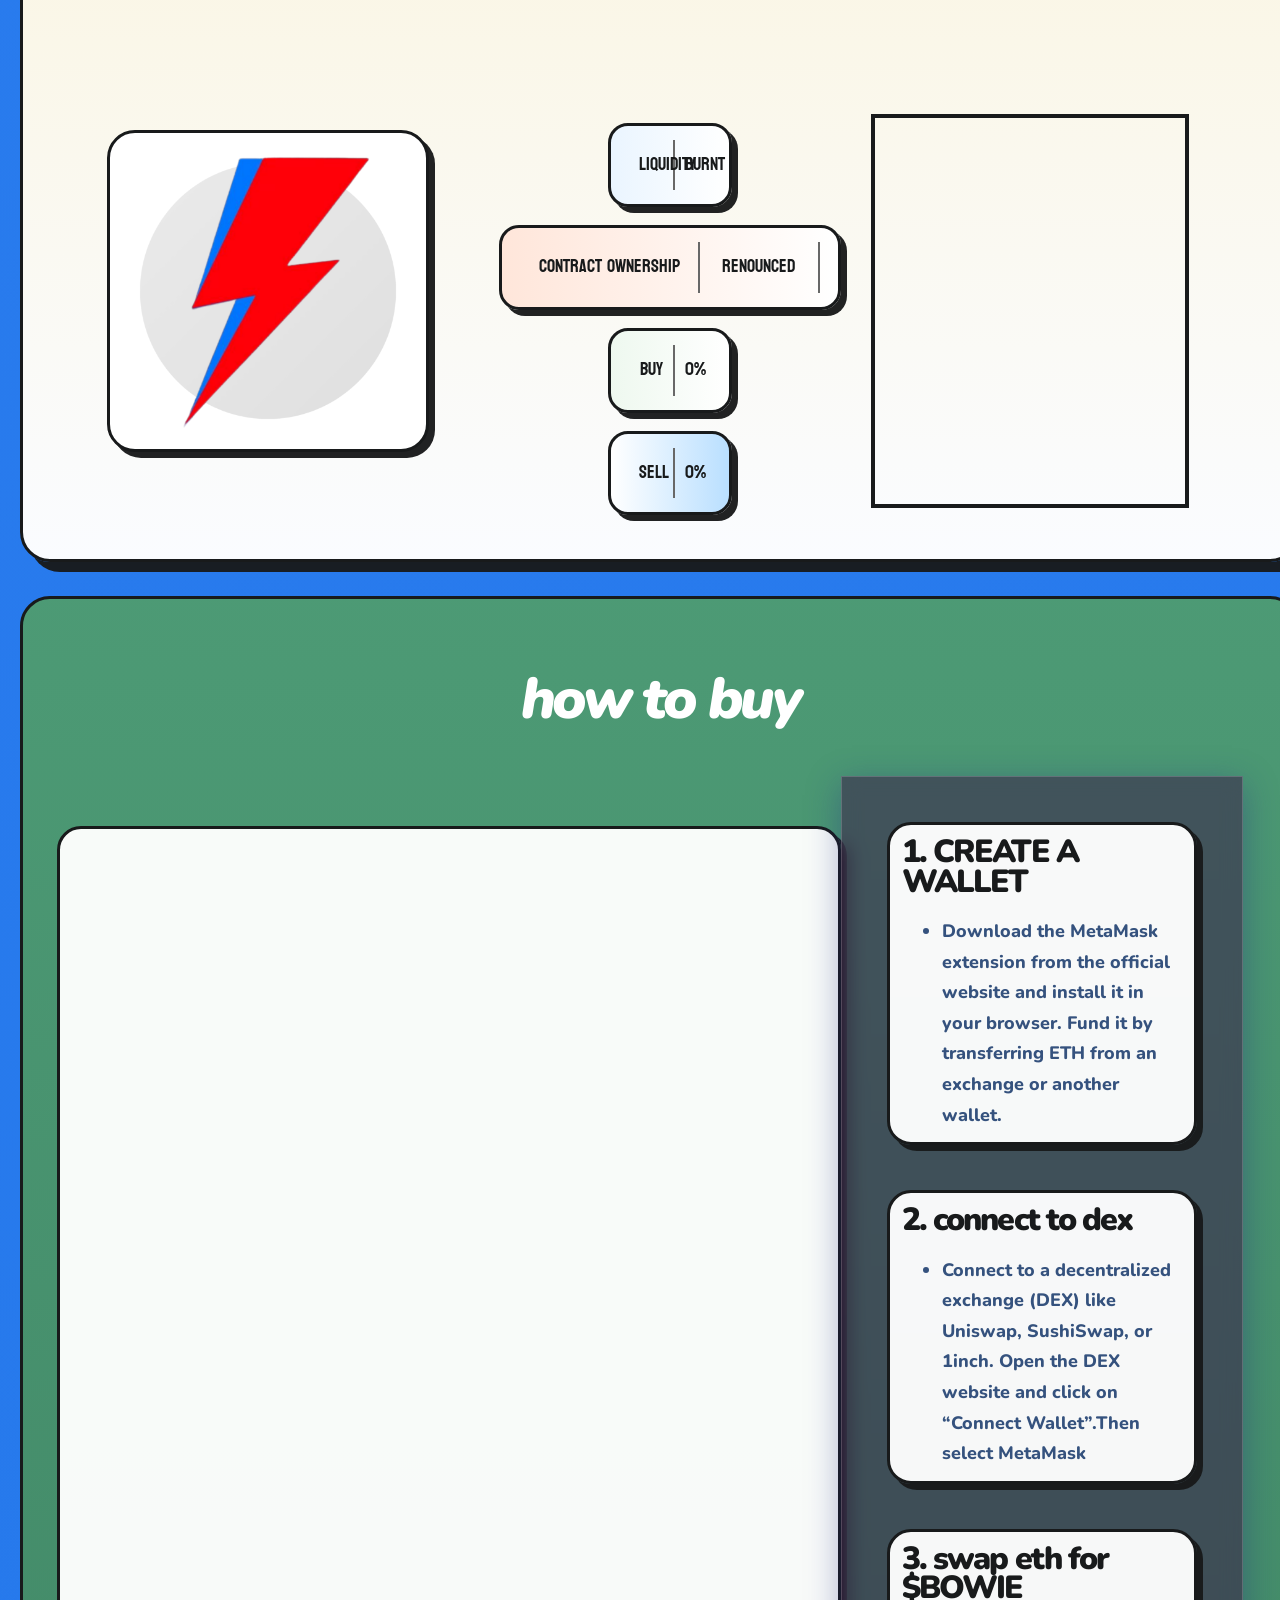
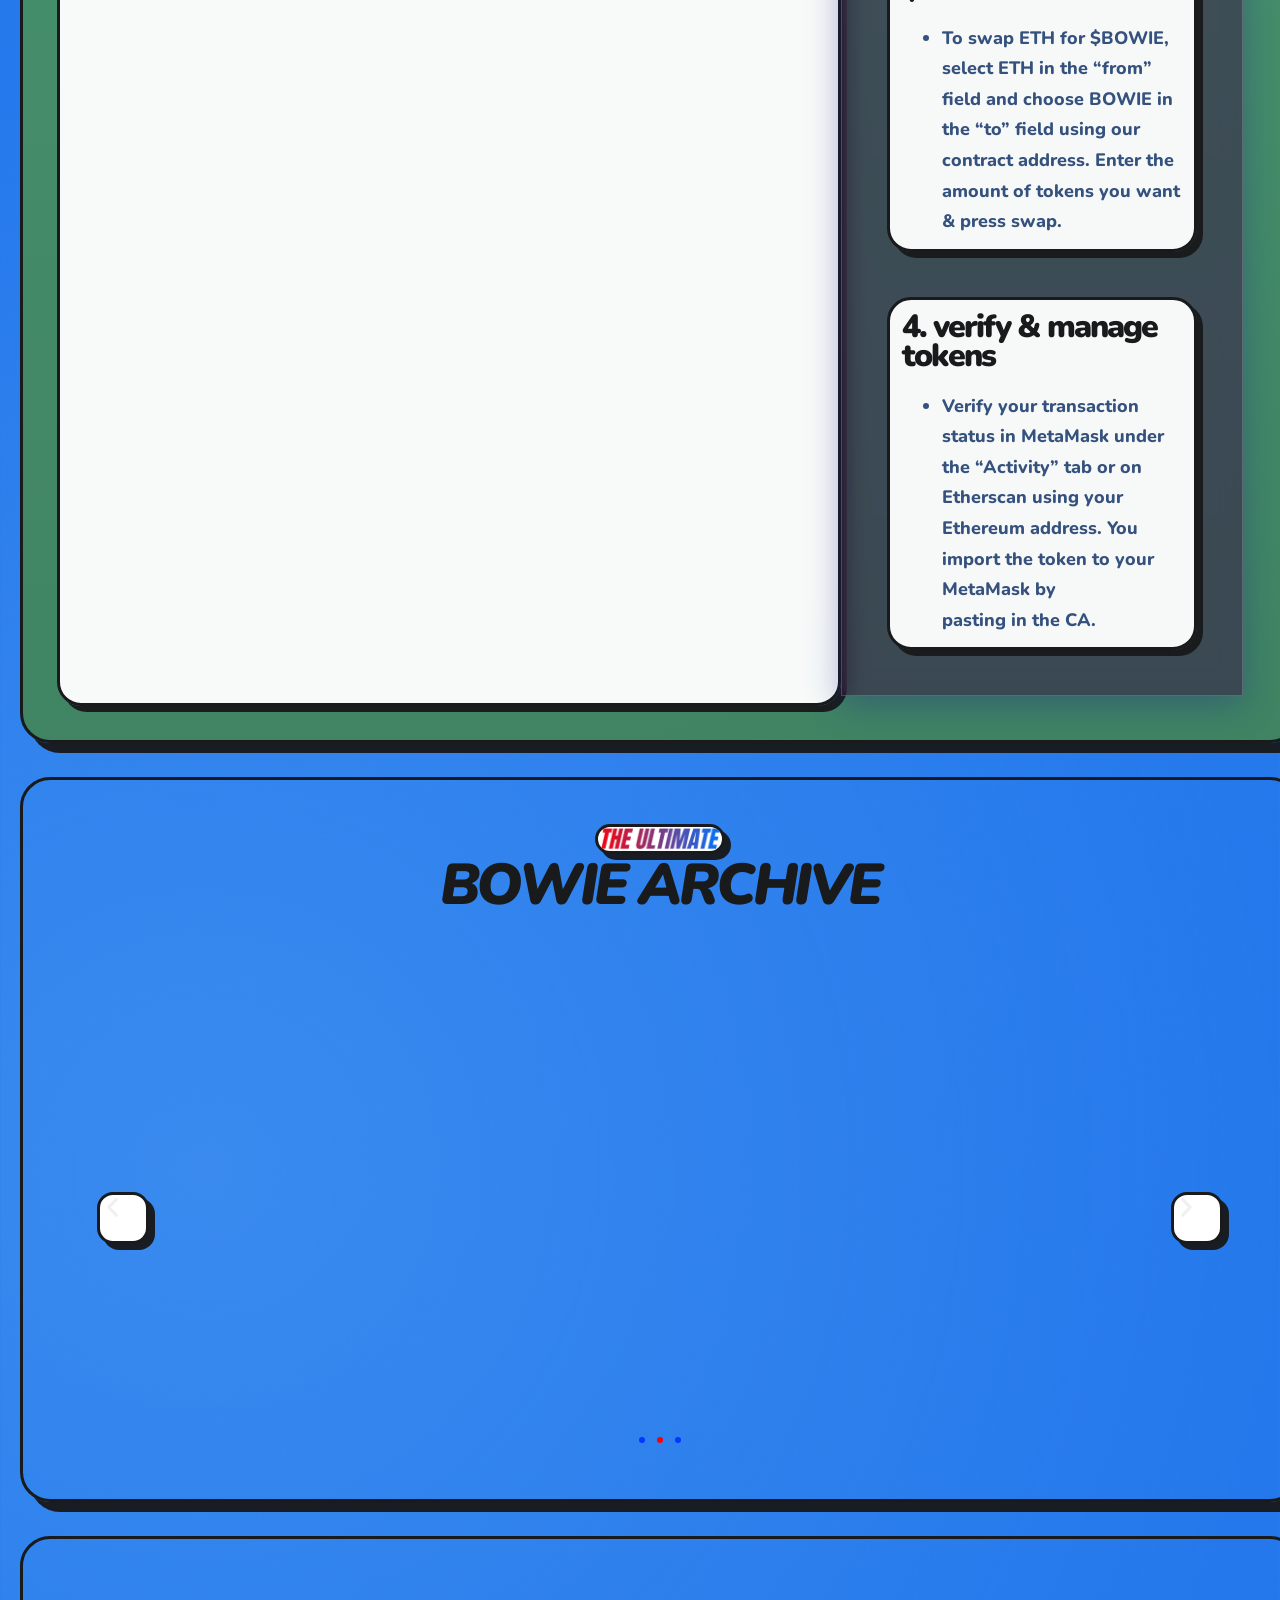
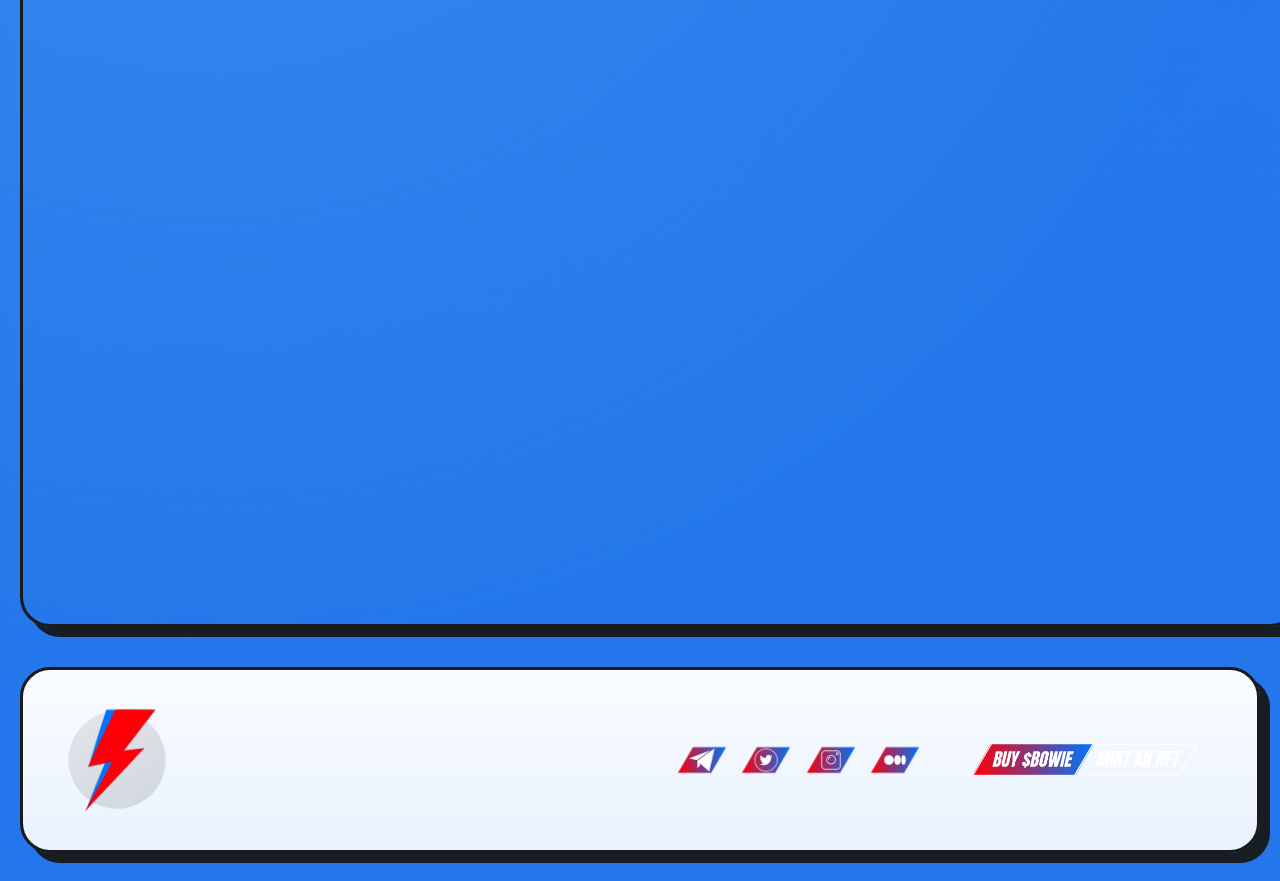
==== commit 3d723e8e: "Roll out Bowie brand theme sitewide" ====
--- a/index.html
+++ b/index.html
@@ -319,6 +319,10 @@
 						background-image: none !important;
 					}
 				}</style>
+			<link rel="preconnect" href="https://fonts.googleapis.com">
+			<link rel="preconnect" href="https://fonts.gstatic.com" crossorigin>
+			<link href="https://fonts.googleapis.com/css2?family=Fredoka:wght@400;500;600;700&family=Nunito:wght@400;600;700;800;900&family=Space+Mono:wght@400;700&display=swap" rel="stylesheet">
+			<link rel="stylesheet" href="/wp-content/uploads/2024/10/bowie-site-theme.css">
 			</head>
 
 <body class="home page-template-default page page-id-57 ehf-header ehf-footer ehf-template-hello-elementor ehf-stylesheet-hello-elementor elementor-default elementor-kit-12 elementor-page elementor-page-57">
--- a/wp-content/uploads/2024/10/bowie-site-theme.css
+++ b/wp-content/uploads/2024/10/bowie-site-theme.css
@@ -0,0 +1,672 @@
+:root {
+  --bowie-blue: #2377ea;
+  --bowie-blue-strong: #165fd8;
+  --bowie-blue-deep: #103c95;
+  --bowie-blue-soft: #b9dfff;
+  --bowie-ink: #181a1b;
+  --bowie-paper: #fbfcff;
+  --bowie-paper-soft: #eef5ff;
+  --bowie-orange: #ff6b2c;
+  --bowie-red: #f04b58;
+  --bowie-yellow: #ffd84f;
+  --bowie-green: #4e9b72;
+  --bowie-pink: #f6b3bf;
+  --bowie-cyan: #8ed4ff;
+  --bowie-border: 3px solid var(--bowie-ink);
+  --bowie-shadow: 10px 10px 0 rgba(24, 26, 27, 0.96);
+  --bowie-shadow-soft: 6px 6px 0 rgba(24, 26, 27, 0.96);
+  --bowie-radius-xl: 30px;
+  --bowie-radius-lg: 24px;
+  --bowie-radius-md: 18px;
+  --bowie-transition: transform 0.22s ease, box-shadow 0.22s ease, background 0.22s ease, color 0.22s ease, filter 0.22s ease;
+}
+
+body.home,
+body.page-id-383,
+body.error404 {
+  font-family: "Nunito", sans-serif;
+  color: var(--bowie-ink);
+  background:
+    radial-gradient(circle at 10% 14%, rgba(255, 216, 79, 0.26) 0, rgba(255, 216, 79, 0) 15%),
+    radial-gradient(circle at 88% 18%, rgba(246, 179, 191, 0.24) 0, rgba(246, 179, 191, 0) 18%),
+    radial-gradient(circle at 16% 82%, rgba(142, 212, 255, 0.2) 0, rgba(142, 212, 255, 0) 18%),
+    linear-gradient(180deg, #2d7ef0 0%, #2377ea 100%);
+}
+
+body.home::before,
+body.page-id-383::before,
+body.error404::before {
+  content: "";
+  position: fixed;
+  inset: 0;
+  pointer-events: none;
+  background:
+    radial-gradient(circle at 84% 74%, rgba(255, 255, 255, 0.16) 0 1px, transparent 2px),
+    radial-gradient(circle at 18% 62%, rgba(255, 255, 255, 0.14) 0 1px, transparent 2px),
+    radial-gradient(circle at 64% 32%, rgba(255, 255, 255, 0.12) 0 1px, transparent 2px),
+    linear-gradient(150deg, transparent 0 92%, rgba(255, 255, 255, 0.16) 92% 92.35%, transparent 92.36% 100%);
+  z-index: 0;
+}
+
+body.home #page,
+body.page-id-383 .elementor,
+body.error404 #page {
+  position: relative;
+  z-index: 1;
+}
+
+body.home h1,
+body.home h2,
+body.home h3,
+body.page-id-383 h1,
+body.page-id-383 h2,
+body.error404 h1,
+body.error404 h2,
+body.error404 h3 {
+  font-family: "Nunito", sans-serif;
+  font-weight: 900;
+  letter-spacing: -0.04em;
+}
+
+body.home p,
+body.home li,
+body.page-id-383 p,
+body.error404 p {
+  font-family: "Nunito", sans-serif;
+  font-weight: 800;
+}
+
+body.home .elementor-button,
+body.page-id-383 .elementor-button,
+body.error404 .bowie-site-button,
+body.error404 .elementor-button,
+body.home #masthead .bowie-buy-link,
+body.home #masthead .bowie-roadster-link,
+body.home .bowie-mobile-topbar-buy,
+body.home .bowie-mobile-topbar-toggle,
+body.home #masthead .bowie-mobile-drawer-extras .bowie-buy-link,
+body.home #masthead .bowie-mobile-drawer-extras .bowie-roadster-link {
+  transition: var(--bowie-transition);
+}
+
+body.home .elementor-button:hover,
+body.page-id-383 .elementor-button:hover,
+body.error404 .bowie-site-button:hover,
+body.error404 .elementor-button:hover,
+body.home #masthead .bowie-buy-link:hover,
+body.home #masthead .bowie-roadster-link:hover,
+body.home .bowie-mobile-topbar-buy:hover,
+body.home .bowie-mobile-topbar-toggle:hover,
+body.home #masthead .bowie-mobile-drawer-extras .bowie-buy-link:hover,
+body.home #masthead .bowie-mobile-drawer-extras .bowie-roadster-link:hover {
+  transform: translate(4px, -2px);
+  box-shadow: var(--bowie-shadow);
+  filter: saturate(1.04) brightness(1.02);
+}
+
+body.home #masthead {
+  top: 14px;
+}
+
+body.home #masthead .elementor-element.elementor-element-50931d6,
+body.home #masthead .elementor-element.elementor-element-41eda6e {
+  background: linear-gradient(180deg, rgba(255, 255, 255, 0.97), rgba(238, 245, 255, 0.96)) !important;
+  border: var(--bowie-border);
+  border-radius: var(--bowie-radius-xl);
+  box-shadow: var(--bowie-shadow);
+}
+
+body.home #masthead .elementor-element.elementor-element-50931d6:not(.elementor-motion-effects-element-type-background),
+body.home #masthead .elementor-element.elementor-element-41eda6e:not(.elementor-motion-effects-element-type-background) {
+  background-image: linear-gradient(180deg, rgba(255, 255, 255, 0.97), rgba(238, 245, 255, 0.96)) !important;
+  background-color: transparent !important;
+}
+
+body.home #masthead .hfe-nav-menu .menu-item a.hfe-menu-item,
+body.home #masthead .hfe-nav-menu .menu-item a.hfe-sub-menu-item {
+  color: var(--bowie-ink);
+  font-family: "Nunito", sans-serif;
+  font-weight: 900;
+  text-shadow: none;
+}
+
+body.home #masthead .hfe-nav-menu .menu-item a.hfe-menu-item:hover,
+body.home #masthead .hfe-nav-menu .menu-item a.hfe-sub-menu-item:hover {
+  color: var(--bowie-blue-deep);
+}
+
+body.home #masthead .bowie-mission-link {
+  filter: none;
+}
+
+body.home #masthead .bowie-mission-link:hover {
+  filter: none;
+}
+
+body.home #masthead .bowie-mission-ring circle {
+  stroke: rgba(16, 60, 149, 0.28);
+}
+
+body.home #masthead .bowie-mission-ring text {
+  fill: var(--bowie-blue-deep);
+  font-family: "Space Mono", monospace;
+  text-shadow: none;
+}
+
+body.home #masthead .elementor-element.elementor-element-a0b9a32 img,
+body.home #masthead .elementor-element.elementor-element-beb985c img,
+body.home #masthead .elementor-element.elementor-element-41ace8b img,
+body.home #masthead .elementor-element.elementor-element-17916dd img {
+  filter: none;
+}
+
+body.home #masthead .bowie-buy-link,
+body.home #masthead .bowie-roadster-link,
+body.home .bowie-mobile-topbar-buy,
+body.home #masthead .bowie-mobile-drawer-extras .bowie-buy-link,
+body.home #masthead .bowie-mobile-drawer-extras .bowie-roadster-link {
+  border: var(--bowie-border);
+  box-shadow: var(--bowie-shadow-soft);
+  color: var(--bowie-ink);
+  font-family: "Nunito", sans-serif;
+  font-style: normal;
+  font-weight: 900;
+  letter-spacing: -0.03em;
+}
+
+body.home #masthead .bowie-buy-link,
+body.home .bowie-mobile-topbar-buy,
+body.home #masthead .bowie-mobile-drawer-extras .bowie-buy-link {
+  background: linear-gradient(90deg, #ff8b59 0%, #f04b58 36%, #ffd84f 68%, #8ed4ff 100%);
+}
+
+body.home #masthead .bowie-roadster-link,
+body.home #masthead .bowie-mobile-drawer-extras .bowie-roadster-link {
+  background: linear-gradient(90deg, #ffffff 0%, #eef5ff 52%, #b9dfff 100%);
+}
+
+body.home .bowie-mobile-topbar-toggle {
+  border: var(--bowie-border);
+  background: #fff;
+  box-shadow: var(--bowie-shadow-soft);
+}
+
+body.home .bowie-mobile-topbar-toggle span {
+  background: var(--bowie-ink);
+}
+
+body.home .bowie-mobile-topbar-social,
+body.home #masthead .bowie-mobile-socials a {
+  border: var(--bowie-border);
+  background: #fff;
+  border-radius: 14px;
+  box-shadow: var(--bowie-shadow-soft);
+}
+
+body.home .elementor-57 .elementor-element.elementor-element-94b1630 {
+  border-radius: 0 0 36px 36px;
+}
+
+body.home .elementor-57 .elementor-element.elementor-element-c68320e .elementor-heading-title,
+body.home .bowie-mobile-hero-title {
+  font-family: "Nunito", sans-serif;
+  font-weight: 900;
+  letter-spacing: -0.05em;
+}
+
+body.home .elementor-57 .bowie-hero-kicker,
+body.home .bowie-mobile-hero-text,
+body.home .elementor-57 .elementor-element.elementor-element-d731fd3 {
+  font-family: "Nunito", sans-serif;
+  font-style: normal;
+}
+
+body.home .elementor-57 .bowie-hero-kicker {
+  color: #ff6737;
+}
+
+body.home .elementor-57 .bowie-hero-kicker .bowie-hero-highlight {
+  color: var(--bowie-green);
+}
+
+body.home #about,
+body.home #nfts,
+body.home #bowienomics,
+body.home #utilities,
+body.home .elementor-57 > .elementor-element-693c9045,
+body.home .elementor-57 > .elementor-element-2f8ffe9a {
+  position: relative;
+  margin: 34px 20px 0 !important;
+  padding: 34px !important;
+  border: var(--bowie-border);
+  border-radius: var(--bowie-radius-xl);
+  box-shadow: var(--bowie-shadow);
+  overflow: hidden;
+}
+
+body.home #about {
+  background: linear-gradient(180deg, rgba(255, 255, 255, 0.98), rgba(238, 245, 255, 0.98)) !important;
+}
+
+body.home #nfts {
+  background: linear-gradient(180deg, rgba(255, 107, 44, 0.96), rgba(242, 88, 53, 0.96)) !important;
+}
+
+body.home #bowienomics {
+  background: linear-gradient(180deg, rgba(255, 246, 216, 0.98), rgba(255, 255, 255, 0.98)) !important;
+}
+
+body.home #utilities {
+  background: linear-gradient(180deg, rgba(78, 155, 114, 0.98), rgba(64, 132, 96, 0.98)) !important;
+}
+
+body.home .elementor-57 > .elementor-element-693c9045 {
+  background: linear-gradient(180deg, rgba(255, 255, 255, 0.98), rgba(238, 245, 255, 0.98)) !important;
+}
+
+body.home .elementor-57 > .elementor-element-2f8ffe9a {
+  background: linear-gradient(180deg, rgba(255, 240, 232, 0.98), rgba(255, 255, 255, 0.98)) !important;
+}
+
+body.home #about .elementor-heading-title,
+body.home #bowienomics .elementor-heading-title,
+body.home #utilities .elementor-heading-title,
+body.home .elementor-57 > .elementor-element-693c9045 .elementor-heading-title,
+body.home .elementor-57 > .elementor-element-2f8ffe9a .elementor-heading-title {
+  color: var(--bowie-ink);
+}
+
+body.home #nfts .elementor-heading-title,
+body.home #nfts .elementor-widget-text-editor,
+body.home #nfts .elementor-widget-text-editor * {
+  color: #fff !important;
+}
+
+body.home #utilities > .elementor-widget-heading .elementor-heading-title {
+  color: #fff;
+}
+
+body.home #about .elementor-heading-title,
+body.home #nfts .elementor-heading-title,
+body.home #bowienomics .elementor-heading-title,
+body.home #utilities .elementor-heading-title,
+body.home .elementor-57 > .elementor-element-693c9045 .elementor-heading-title,
+body.home .elementor-57 > .elementor-element-2f8ffe9a .elementor-heading-title {
+  font-family: "Nunito", sans-serif !important;
+  font-size: clamp(42px, 4.5vw, 74px) !important;
+  font-weight: 900 !important;
+  line-height: 0.92 !important;
+  letter-spacing: -0.06em !important;
+  text-transform: none !important;
+}
+
+body.home #about .elementor-widget-text-editor,
+body.home #nfts .elementor-widget-text-editor,
+body.home #bowienomics .elementor-widget-text-editor,
+body.home #utilities .elementor-widget-text-editor,
+body.home .elementor-57 > .elementor-element-2f8ffe9a .elementor-widget-text-editor {
+  font-size: 18px;
+  line-height: 1.7;
+}
+
+body.home #about .elementor-widget-image img,
+body.home #nfts .elementor-widget-image img,
+body.home #bowienomics .elementor-widget-image img,
+body.home #utilities .elementor-widget-image img,
+body.home .elementor-57 > .elementor-element-693c9045 .elementor-widget-image img,
+body.home .elementor-57 > .elementor-element-2f8ffe9a .elementor-widget-image img {
+  border: var(--bowie-border);
+  border-radius: 28px;
+  box-shadow: var(--bowie-shadow-soft);
+  background: #fff;
+}
+
+body.home #about .elementor-element.elementor-element-bf6f329,
+body.home #nfts .elementor-element.elementor-element-185a1adc,
+body.home #bowienomics .elementor-element.elementor-element-7b47e07 {
+  display: flex;
+  flex-direction: column;
+  gap: 18px;
+}
+
+body.home #bowienomics .elementor-element.elementor-element-a26c04e,
+body.home #bowienomics .elementor-element.elementor-element-d5a9b2d,
+body.home #bowienomics .elementor-element.elementor-element-5cd88a0,
+body.home #bowienomics .elementor-element.elementor-element-999f9f0,
+body.home #bowienomics .elementor-element.elementor-element-6319594 {
+  border: var(--bowie-border);
+  border-radius: 20px;
+  box-shadow: var(--bowie-shadow-soft);
+  padding: 14px 18px !important;
+  transition: var(--bowie-transition);
+}
+
+body.home #bowienomics .elementor-element.elementor-element-a26c04e {
+  background: linear-gradient(90deg, #fff6d7, #fff) !important;
+}
+
+body.home #bowienomics .elementor-element.elementor-element-d5a9b2d {
+  background: linear-gradient(90deg, #eaf5ff, #fff) !important;
+}
+
+body.home #bowienomics .elementor-element.elementor-element-5cd88a0 {
+  background: linear-gradient(90deg, #ffe6da, #fff) !important;
+}
+
+body.home #bowienomics .elementor-element.elementor-element-999f9f0 {
+  background: linear-gradient(90deg, #eef8ef, #fff) !important;
+}
+
+body.home #bowienomics .elementor-element.elementor-element-6319594 {
+  background: linear-gradient(90deg, #ffffff, #b9dfff) !important;
+}
+
+body.home #bowienomics .elementor-element.elementor-element-a26c04e:hover,
+body.home #bowienomics .elementor-element.elementor-element-d5a9b2d:hover,
+body.home #bowienomics .elementor-element.elementor-element-5cd88a0:hover,
+body.home #bowienomics .elementor-element.elementor-element-999f9f0:hover,
+body.home #bowienomics .elementor-element.elementor-element-6319594:hover {
+  transform: translate(4px, -2px);
+  box-shadow: var(--bowie-shadow);
+}
+
+body.home #bowienomics .elementor-widget-text-editor strong,
+body.home #bowienomics .elementor-widget-text-editor b,
+body.home #bowienomics .elementor-widget-text-editor {
+  color: var(--bowie-ink);
+}
+
+body.home #utilities .elementor-element.elementor-element-96054cd,
+body.home #utilities .elementor-element.elementor-element-1164e14,
+body.home #utilities .elementor-element.elementor-element-2bfc882,
+body.home #utilities .elementor-element.elementor-element-d0bae63,
+body.home #utilities .elementor-element.elementor-element-8a6729c,
+body.home #utilities .elementor-element.elementor-element-8b66c2a,
+body.home #utilities .elementor-element.elementor-element-19cd668,
+body.home #utilities .elementor-element.elementor-element-e51bc28,
+body.home #utilities .elementor-element.elementor-element-e366fd6 {
+  border: var(--bowie-border);
+  border-radius: 24px;
+  box-shadow: var(--bowie-shadow-soft);
+  background: rgba(255, 255, 255, 0.96) !important;
+  transition: var(--bowie-transition);
+}
+
+body.home #utilities .elementor-element.elementor-element-96054cd:hover,
+body.home #utilities .elementor-element.elementor-element-1164e14:hover,
+body.home #utilities .elementor-element.elementor-element-2bfc882:hover,
+body.home #utilities .elementor-element.elementor-element-d0bae63:hover,
+body.home #utilities .elementor-element.elementor-element-8a6729c:hover,
+body.home #utilities .elementor-element.elementor-element-8b66c2a:hover,
+body.home #utilities .elementor-element.elementor-element-19cd668:hover,
+body.home #utilities .elementor-element.elementor-element-e51bc28:hover {
+  transform: translate(4px, -2px);
+  box-shadow: var(--bowie-shadow);
+  background: linear-gradient(180deg, #ffffff, #eef5ff) !important;
+}
+
+body.home #utilities .elementor-element.elementor-element-96054cd .elementor-heading-title,
+body.home #utilities .elementor-element.elementor-element-1164e14 .elementor-heading-title,
+body.home #utilities .elementor-element.elementor-element-2bfc882 .elementor-heading-title,
+body.home #utilities .elementor-element.elementor-element-d0bae63 .elementor-heading-title,
+body.home #utilities .elementor-element.elementor-element-8a6729c .elementor-heading-title,
+body.home #utilities .elementor-element.elementor-element-8b66c2a .elementor-heading-title,
+body.home #utilities .elementor-element.elementor-element-19cd668 .elementor-heading-title,
+body.home #utilities .elementor-element.elementor-element-e51bc28 .elementor-heading-title {
+  color: var(--bowie-ink);
+  font-size: 32px !important;
+}
+
+body.home #utilities .elementor-element.elementor-element-13d3e9e,
+body.home #utilities .elementor-element.elementor-element-66a034c,
+body.home #utilities .elementor-element.elementor-element-ffc7119,
+body.home #utilities .elementor-element.elementor-element-80b9560,
+body.home #utilities .elementor-element.elementor-element-688a3e6,
+body.home #utilities .elementor-element.elementor-element-2b66aba,
+body.home #utilities .elementor-element.elementor-element-00d8237,
+body.home #utilities .elementor-element.elementor-element-523e053 {
+  color: #35527e;
+}
+
+body.home .elementor-57 > .elementor-element-693c9045 .swiper,
+body.home .elementor-57 > .elementor-element-693c9045 .swiper-slide figure {
+  border-radius: 28px;
+}
+
+body.home .elementor-57 > .elementor-element-693c9045 .elementor-swiper-button {
+  width: 52px;
+  height: 52px;
+  border: var(--bowie-border);
+  border-radius: 16px;
+  background: #fff;
+  box-shadow: var(--bowie-shadow-soft);
+  color: var(--bowie-ink);
+}
+
+body.home .elementor-57 > .elementor-element-693c9045 .elementor-swiper-button:hover {
+  transform: translate(4px, -2px);
+  box-shadow: var(--bowie-shadow);
+}
+
+body.home #colophon {
+  margin: 40px 20px 28px;
+}
+
+body.home #colophon .elementor-element.elementor-element-7095486 {
+  padding: 20px 24px !important;
+  border: var(--bowie-border);
+  border-radius: var(--bowie-radius-xl);
+  box-shadow: var(--bowie-shadow);
+  background: linear-gradient(180deg, rgba(255, 255, 255, 0.98), rgba(238, 245, 255, 0.98)) !important;
+}
+
+body.home #colophon img {
+  filter: none;
+}
+
+body.page-id-383,
+body.error404 {
+  min-height: 100vh;
+}
+
+body.page-id-383 .elementor-383 {
+  min-height: 100vh;
+  display: grid;
+  place-items: center;
+  padding: 32px 18px;
+}
+
+body.page-id-383 .elementor-383 > .elementor-element {
+  width: min(100%, 980px);
+  padding: 34px !important;
+  border: var(--bowie-border);
+  border-radius: 32px;
+  box-shadow: var(--bowie-shadow);
+  background: linear-gradient(180deg, rgba(255, 255, 255, 0.98), rgba(238, 245, 255, 0.98)) !important;
+}
+
+body.page-id-383 .elementor-383 .elementor-heading-title {
+  color: var(--bowie-ink);
+  text-transform: none;
+}
+
+body.page-id-383 .elementor-element-78c8120 .elementor-heading-title {
+  font-family: "Space Mono", monospace;
+  font-size: 18px;
+  letter-spacing: 0.3em;
+  text-transform: uppercase;
+  color: var(--bowie-blue-deep);
+}
+
+body.page-id-383 .elementor-element-244f87c9 .elementor-heading-title {
+  font-size: clamp(48px, 8vw, 88px);
+  line-height: 0.92;
+}
+
+body.page-id-383 .elementor-button-wrapper {
+  display: flex;
+  flex-wrap: wrap;
+  gap: 14px;
+  justify-content: center;
+}
+
+body.page-id-383 .elementor-button {
+  min-width: 220px;
+  min-height: 64px;
+  border: var(--bowie-border);
+  border-radius: 0;
+  box-shadow: var(--bowie-shadow-soft);
+  clip-path: polygon(8% 0, 100% 0, 92% 100%, 0 100%);
+  background: linear-gradient(90deg, #ff8b59 0%, #f04b58 36%, #ffd84f 68%, #8ed4ff 100%);
+  color: var(--bowie-ink);
+  font-family: "Nunito", sans-serif;
+  font-size: 20px;
+  font-weight: 900;
+}
+
+body.page-id-383 .elementor-button.bowie-secondary-link {
+  background: linear-gradient(90deg, #ffffff 0%, #eef5ff 52%, #b9dfff 100%);
+}
+
+body.error404 #masthead,
+body.error404 #colophon {
+  display: none;
+}
+
+body.error404 #content {
+  min-height: 100vh;
+  display: grid;
+  place-items: center;
+  padding: 34px 18px;
+}
+
+body.error404 .page-header,
+body.error404 .page-content {
+  width: min(100%, 920px);
+  margin: 0 auto;
+  text-align: center;
+}
+
+body.error404 .page-header {
+  padding: 38px 34px 18px;
+  border: var(--bowie-border);
+  border-radius: 32px 32px 0 0;
+  box-shadow: var(--bowie-shadow);
+  background: linear-gradient(180deg, rgba(255, 107, 44, 0.96), rgba(242, 88, 53, 0.96));
+}
+
+body.error404 .page-header .entry-title {
+  margin: 0;
+  color: #fff;
+  font-size: clamp(52px, 10vw, 98px);
+  line-height: 0.9;
+}
+
+body.error404 .page-content {
+  padding: 26px 34px 34px;
+  border: var(--bowie-border);
+  border-top: 0;
+  border-radius: 0 0 32px 32px;
+  box-shadow: var(--bowie-shadow);
+  background: linear-gradient(180deg, rgba(255, 255, 255, 0.98), rgba(238, 245, 255, 0.98));
+}
+
+body.error404 .page-content p {
+  margin: 0 auto 24px;
+  max-width: 28ch;
+  font-size: 22px;
+  line-height: 1.5;
+  color: #35527e;
+}
+
+.bowie-error-actions {
+  display: flex;
+  flex-wrap: wrap;
+  justify-content: center;
+  gap: 14px;
+}
+
+.bowie-site-button {
+  display: inline-flex;
+  align-items: center;
+  justify-content: center;
+  min-width: 220px;
+  min-height: 64px;
+  padding: 14px 24px;
+  border: var(--bowie-border);
+  border-radius: 0;
+  box-shadow: var(--bowie-shadow-soft);
+  clip-path: polygon(8% 0, 100% 0, 92% 100%, 0 100%);
+  background: linear-gradient(90deg, #ff8b59 0%, #f04b58 36%, #ffd84f 68%, #8ed4ff 100%);
+  color: var(--bowie-ink);
+  font-family: "Nunito", sans-serif;
+  font-size: 20px;
+  font-weight: 900;
+  text-align: center;
+  transition: var(--bowie-transition);
+}
+
+.bowie-site-button.is-alt {
+  background: linear-gradient(90deg, #ffffff 0%, #eef5ff 52%, #b9dfff 100%);
+}
+
+@media (max-width: 1024px) {
+  body.home #masthead .elementor-element.elementor-element-50931d6 {
+    border-radius: 26px;
+  }
+
+  body.home #about,
+  body.home #nfts,
+  body.home #bowienomics,
+  body.home #utilities,
+  body.home .elementor-57 > .elementor-element-693c9045,
+  body.home .elementor-57 > .elementor-element-2f8ffe9a,
+  body.home #colophon {
+    margin-left: 16px !important;
+    margin-right: 16px !important;
+  }
+}
+
+@media (max-width: 767px) {
+  body.home #about,
+  body.home #nfts,
+  body.home #bowienomics,
+  body.home #utilities,
+  body.home .elementor-57 > .elementor-element-693c9045,
+  body.home .elementor-57 > .elementor-element-2f8ffe9a {
+    padding: 22px 18px !important;
+    margin-top: 26px !important;
+    margin-left: 12px !important;
+    margin-right: 12px !important;
+    border-radius: 28px;
+  }
+
+  body.home #colophon {
+    margin: 26px 12px 20px;
+  }
+
+  body.home #utilities .elementor-element.elementor-element-96054cd .elementor-heading-title,
+  body.home #utilities .elementor-element.elementor-element-1164e14 .elementor-heading-title,
+  body.home #utilities .elementor-element.elementor-element-2bfc882 .elementor-heading-title,
+  body.home #utilities .elementor-element.elementor-element-d0bae63 .elementor-heading-title,
+  body.home #utilities .elementor-element.elementor-element-8a6729c .elementor-heading-title,
+  body.home #utilities .elementor-element.elementor-element-8b66c2a .elementor-heading-title,
+  body.home #utilities .elementor-element.elementor-element-19cd668 .elementor-heading-title,
+  body.home #utilities .elementor-element.elementor-element-e51bc28 .elementor-heading-title {
+    font-size: 24px !important;
+  }
+
+  body.page-id-383 .elementor-383 > .elementor-element,
+  body.error404 .page-header,
+  body.error404 .page-content {
+    padding-left: 20px !important;
+    padding-right: 20px !important;
+  }
+
+  .bowie-site-button,
+  body.page-id-383 .elementor-button {
+    width: 100%;
+    min-width: 0;
+    font-size: 18px;
+  }
+}
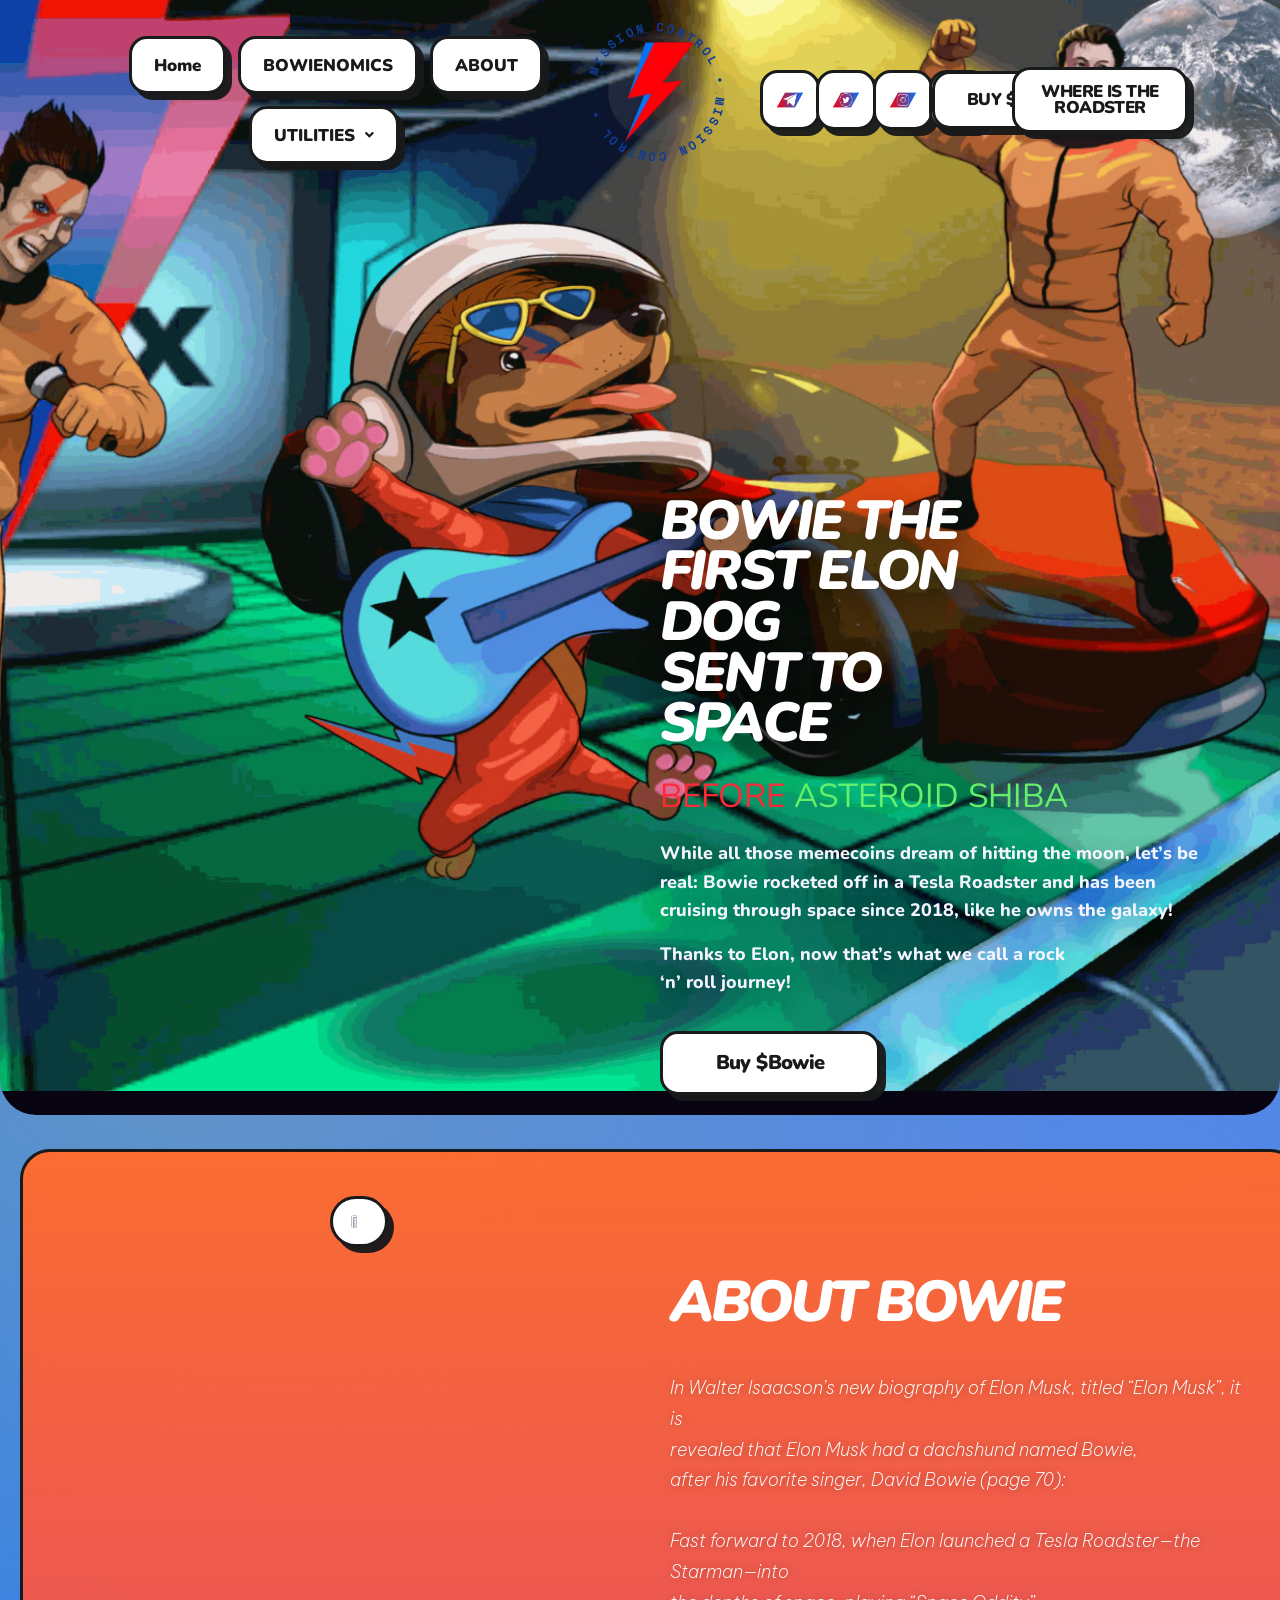
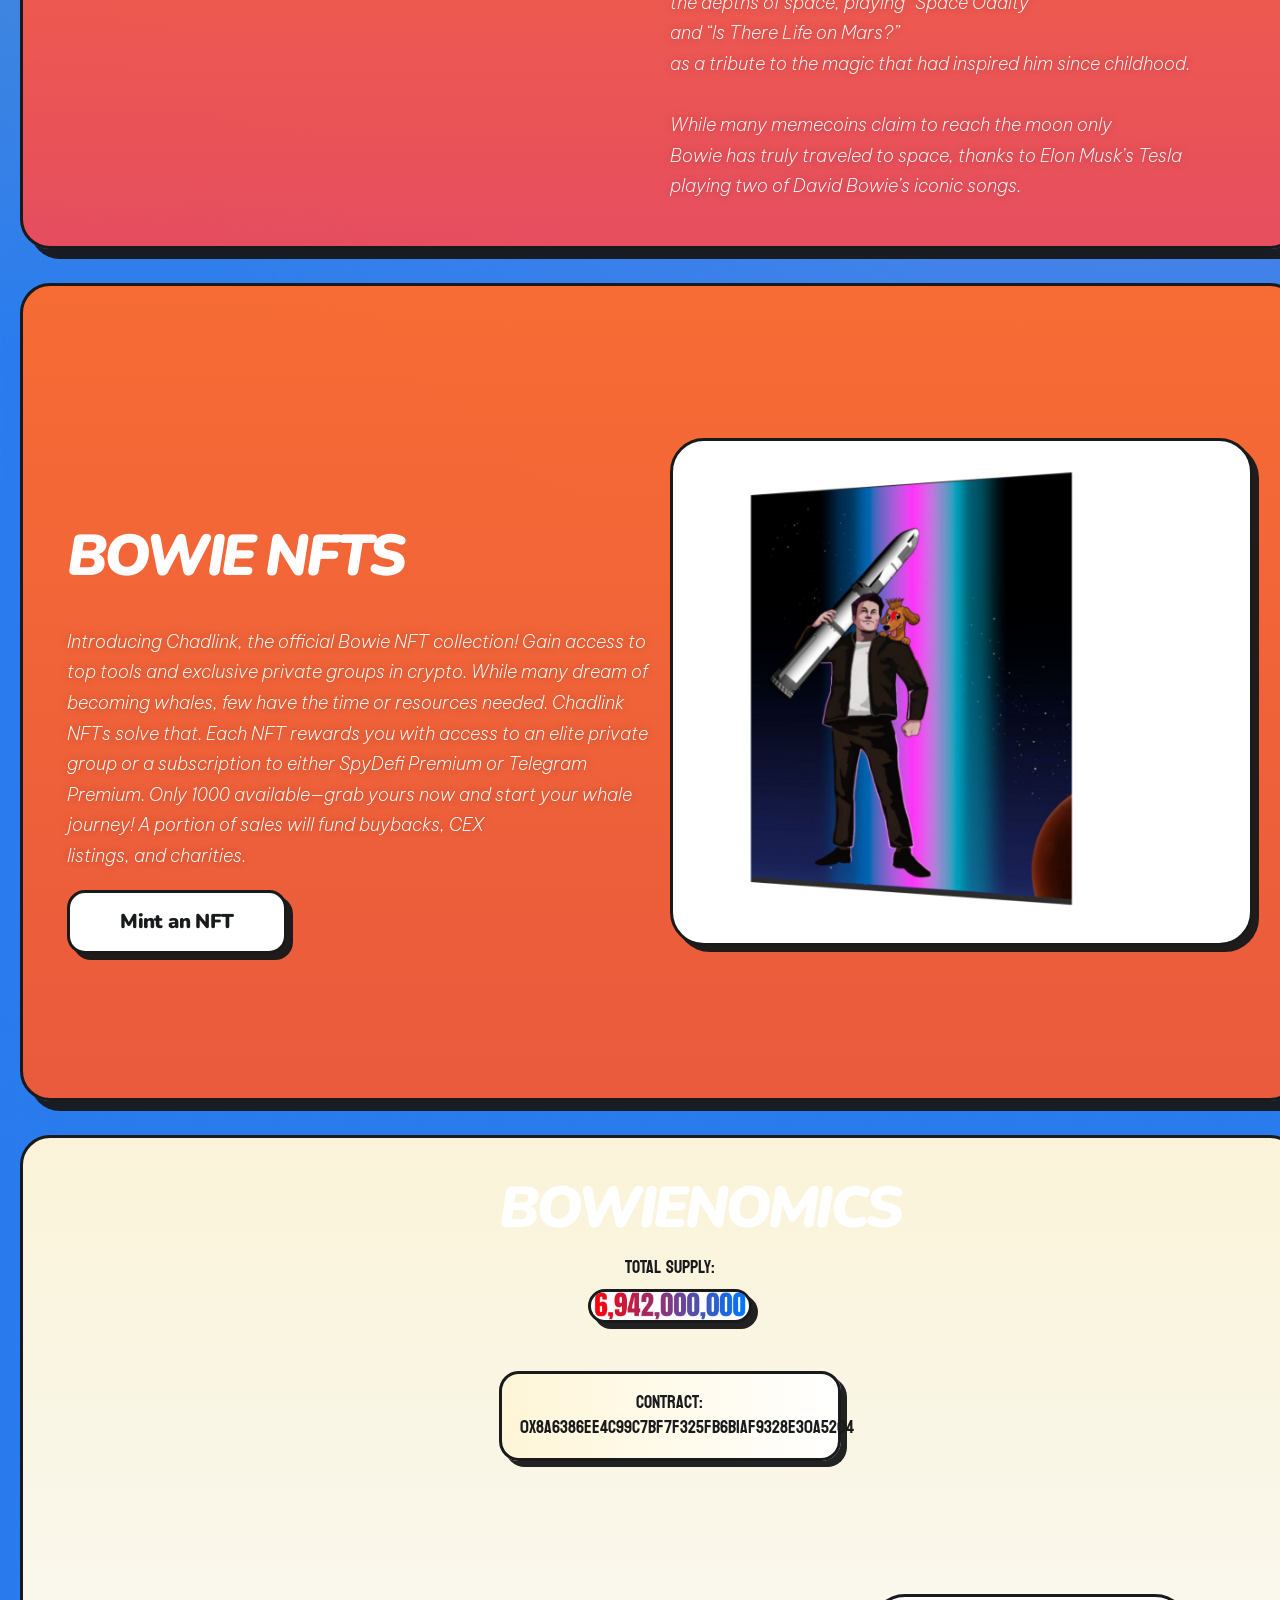
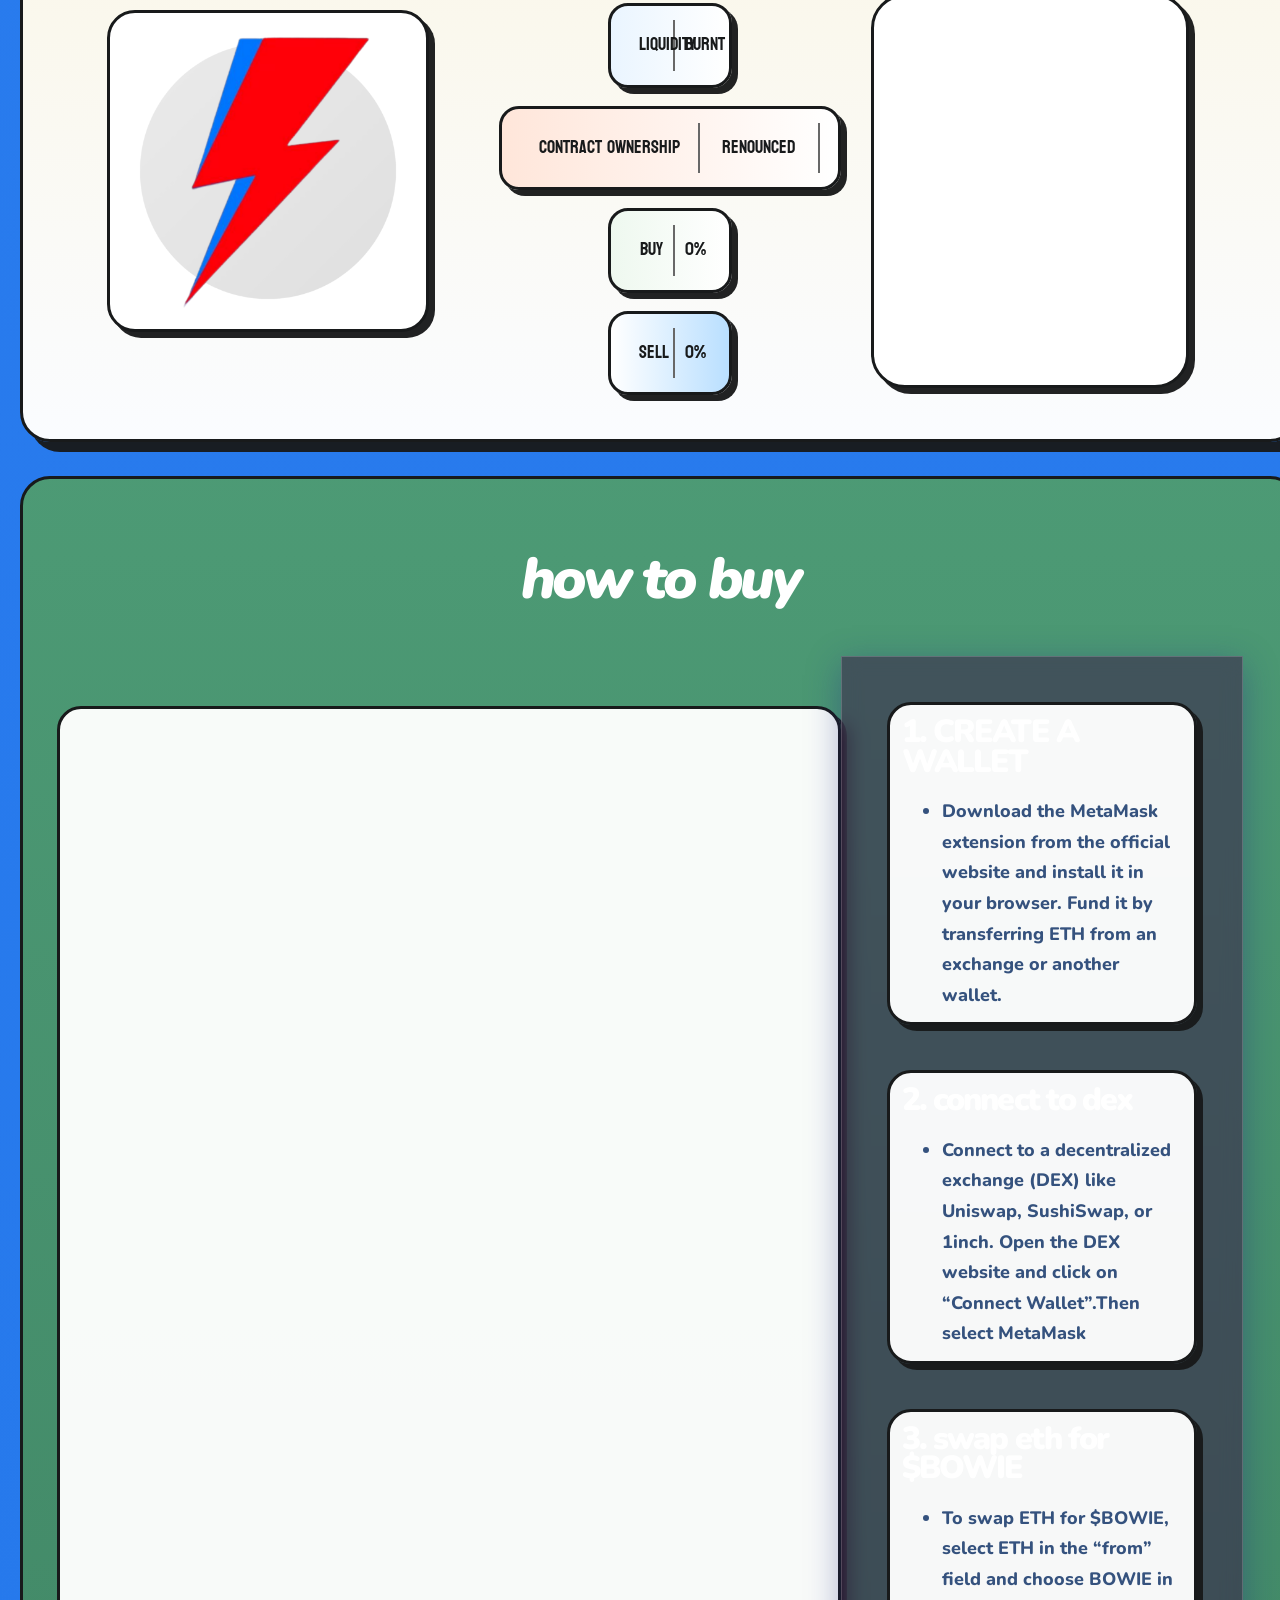
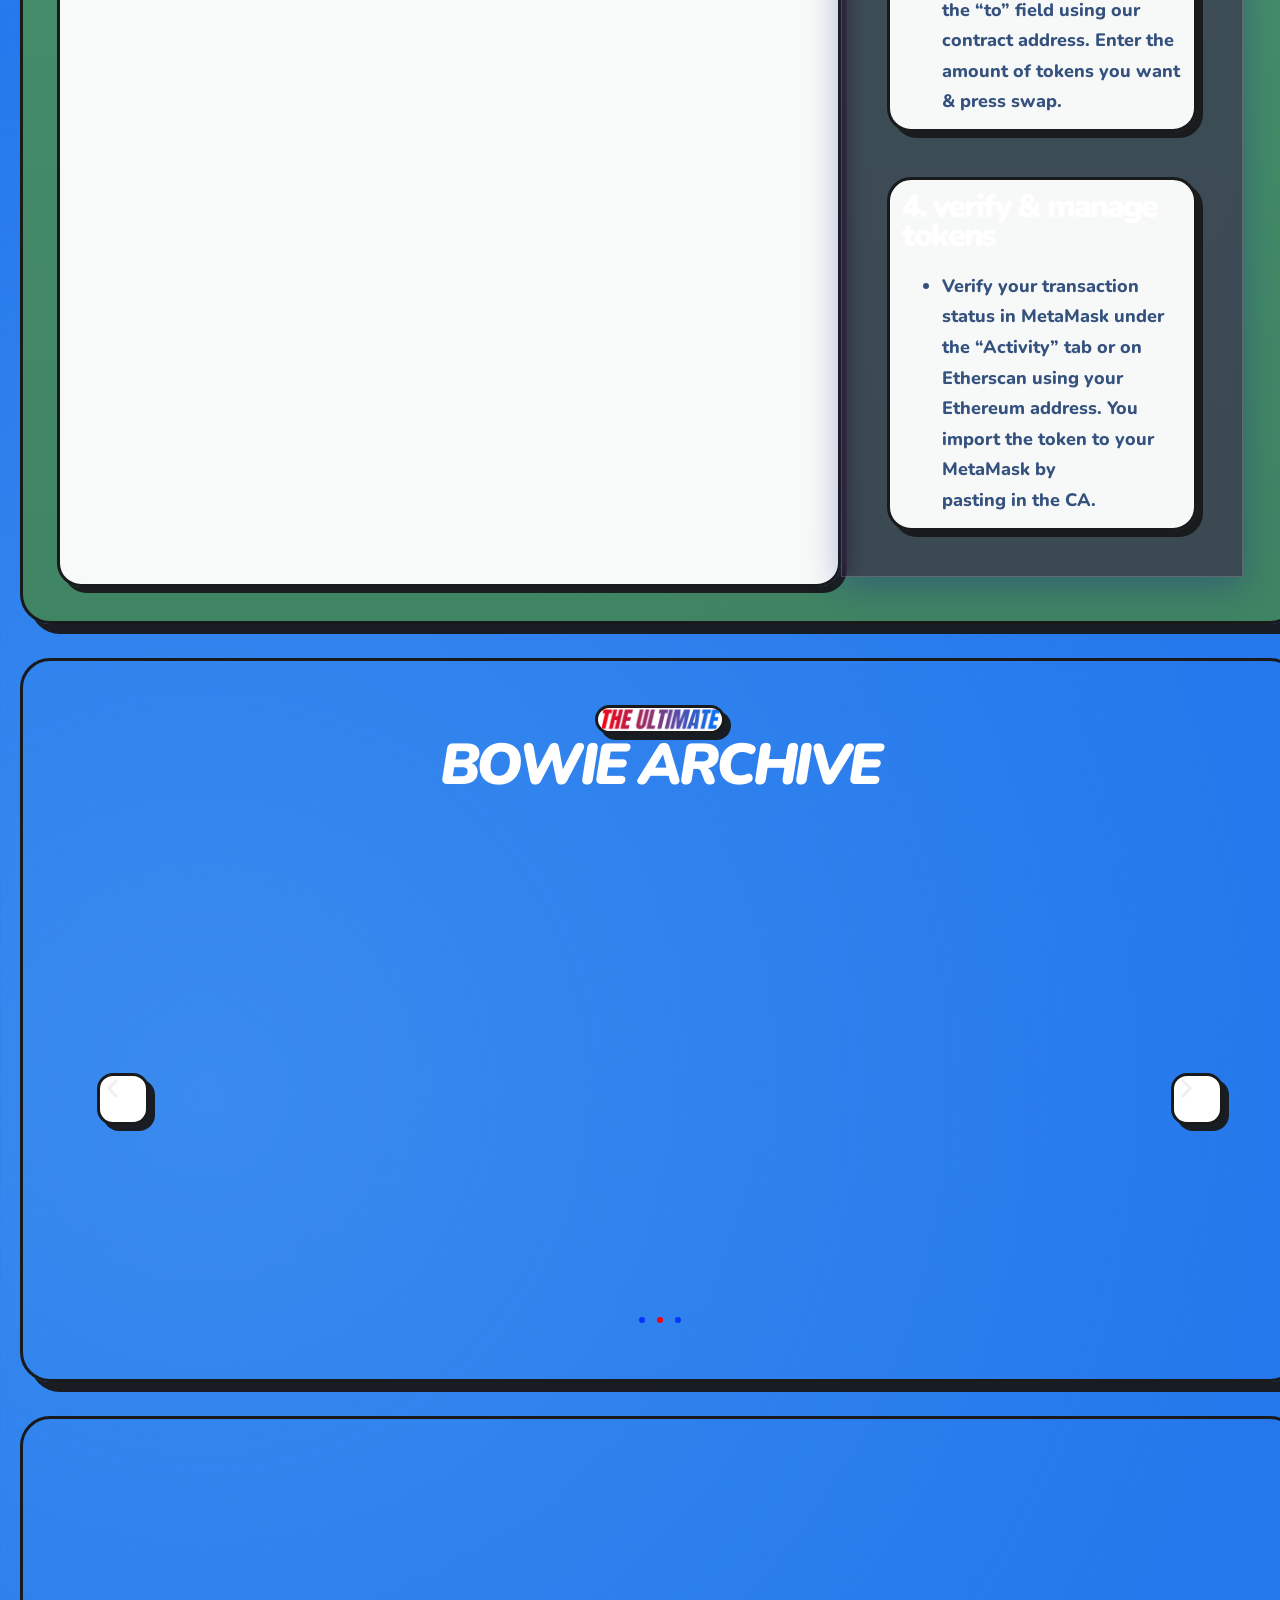
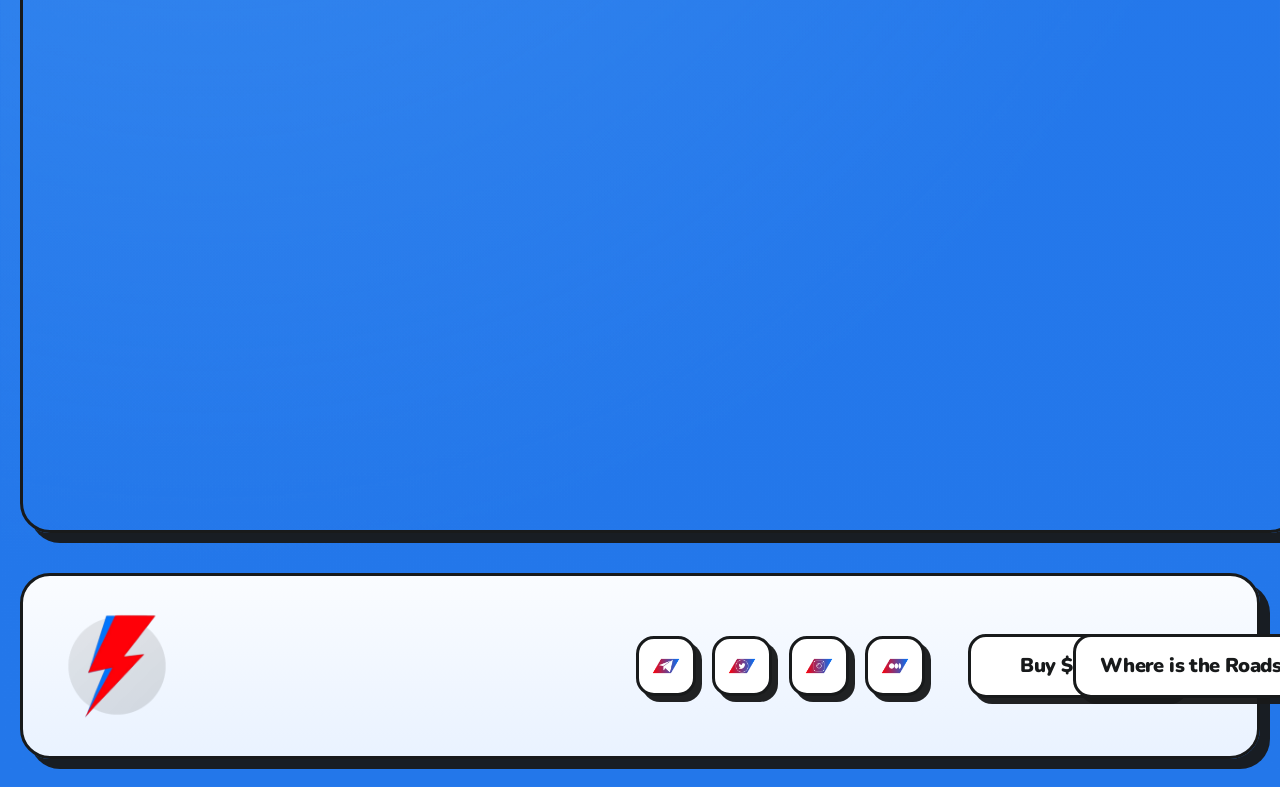
==== commit 4687fe1d: "Unify homepage button styling and disclaimer" ====
--- a/index.html
+++ b/index.html
@@ -542,9 +542,7 @@
 						</div>
 					</div>
 					<div class="bowie-mobile-hero-buy bowie-mobile-hero-buy-primary">
-						<a href="https://dexscreener.com/ethereum/0x8a6386ee4c99c7bf7f325fb6b1af9328e30a5204">
-							<img loading="eager" decoding="async" width="800" height="450" src="/wp-content/uploads/2024/10/Add-a-heading-7-1024x576.png" class="elementor-animation-grow attachment-large size-large wp-image-487" alt="" srcset="/wp-content/uploads/2024/10/Add-a-heading-7-1024x576.png 1024w, /wp-content/uploads/2024/10/Add-a-heading-7-300x169.png 300w, /wp-content/uploads/2024/10/Add-a-heading-7-768x432.png 768w, /wp-content/uploads/2024/10/Add-a-heading-7-1536x864.png 1536w, /wp-content/uploads/2024/10/Add-a-heading-7.png 1920w" sizes="(max-width: 800px) 100vw, 800px">
-						</a>
+						<a class="bowie-home-cta" href="https://dexscreener.com/ethereum/0x8a6386ee4c99c7bf7f325fb6b1af9328e30a5204" target="_blank" rel="noopener noreferrer">Buy $Bowie</a>
 					</div>
 					<div class="bowie-mobile-hero-copy">
 						<h2 class="bowie-mobile-hero-title">BOWIE the First Elon Dog<br>sent to space</h2>
@@ -555,9 +553,7 @@
 						</div>
 					</div>
 					<div class="bowie-mobile-hero-buy bowie-mobile-hero-buy-secondary">
-						<a href="https://dexscreener.com/ethereum/0x8a6386ee4c99c7bf7f325fb6b1af9328e30a5204">
-							<img loading="eager" decoding="async" width="800" height="450" src="/wp-content/uploads/2024/10/Add-a-heading-7-1024x576.png" class="elementor-animation-grow attachment-large size-large wp-image-487" alt="" srcset="/wp-content/uploads/2024/10/Add-a-heading-7-1024x576.png 1024w, /wp-content/uploads/2024/10/Add-a-heading-7-300x169.png 300w, /wp-content/uploads/2024/10/Add-a-heading-7-768x432.png 768w, /wp-content/uploads/2024/10/Add-a-heading-7-1536x864.png 1536w, /wp-content/uploads/2024/10/Add-a-heading-7.png 1920w" sizes="(max-width: 800px) 100vw, 800px">
-						</a>
+						<a class="bowie-home-cta" href="https://dexscreener.com/ethereum/0x8a6386ee4c99c7bf7f325fb6b1af9328e30a5204" target="_blank" rel="noopener noreferrer">Buy $Bowie</a>
 					</div>
 				</div>
 				<div id="top-hero" class="elementor-element elementor-element-94b1630 e-flex e-con-boxed e-con e-parent e-no-lazyload e-lazyloaded" data-id="94b1630" data-element_type="container" data-settings="{&quot;background_background&quot;:&quot;classic&quot;}">
@@ -591,8 +587,7 @@
 				</div>
 				<div class="elementor-element elementor-element-effb1a5 elementor-widget elementor-widget-image" data-id="effb1a5" data-element_type="widget" data-widget_type="image.default">
 				<div class="elementor-widget-container">
-														<a href="https://dexscreener.com/ethereum/0x8a6386ee4c99c7bf7f325fb6b1af9328e30a5204">
-							<img loading="eager" decoding="async" width="800" height="450" src="/wp-content/uploads/2024/10/Add-a-heading-7-1024x576.png" class="elementor-animation-grow attachment-large size-large wp-image-487" alt="" srcset="/wp-content/uploads/2024/10/Add-a-heading-7-1024x576.png 1024w, /wp-content/uploads/2024/10/Add-a-heading-7-300x169.png 300w, /wp-content/uploads/2024/10/Add-a-heading-7-768x432.png 768w, /wp-content/uploads/2024/10/Add-a-heading-7-1536x864.png 1536w, /wp-content/uploads/2024/10/Add-a-heading-7.png 1920w" sizes="(max-width: 800px) 100vw, 800px">								</a>
+														<a class="bowie-home-cta" href="https://dexscreener.com/ethereum/0x8a6386ee4c99c7bf7f325fb6b1af9328e30a5204" target="_blank" rel="noopener noreferrer">Buy $Bowie</a>
 													</div>
 				</div>
 				<div class="bowie-mobile-hero-stage">
@@ -645,7 +640,7 @@
 				</div>
 				<div class="elementor-element elementor-element-ad6ca61 elementor-widget elementor-widget-image" data-id="ad6ca61" data-element_type="widget" data-widget_type="image.default">
 				<div class="elementor-widget-container">
-													<img loading="lazy" decoding="async" width="800" height="450" src="/wp-content/uploads/2024/10/Add-a-heading-8-1024x576.png" class="elementor-animation-grow attachment-large size-large wp-image-486" alt="" srcset="/wp-content/uploads/2024/10/Add-a-heading-8-1024x576.png 1024w, /wp-content/uploads/2024/10/Add-a-heading-8-300x169.png 300w, /wp-content/uploads/2024/10/Add-a-heading-8-768x432.png 768w, /wp-content/uploads/2024/10/Add-a-heading-8-1536x864.png 1536w, /wp-content/uploads/2024/10/Add-a-heading-8.png 1920w" sizes="(max-width: 800px) 100vw, 800px">													</div>
+													<a class="bowie-home-cta" href="/coming-soon/">Mint an NFT</a>													</div>
 				</div>
 				</div>
 		<div class="elementor-element elementor-element-a4cbfca e-con-full e-flex e-con e-child" data-id="a4cbfca" data-element_type="container" data-settings="{&quot;animation&quot;:&quot;none&quot;}">
@@ -997,15 +992,14 @@
 		<div class="elementor-element elementor-element-d377c5f e-con-full e-flex e-con e-child" data-id="d377c5f" data-element_type="container">
 				<div class="elementor-element elementor-element-5e3babe elementor-widget elementor-widget-image" data-id="5e3babe" data-element_type="widget" data-widget_type="image.default">
 				<div class="elementor-widget-container">
-														<a href="https://dexscreener.com/ethereum/0x8a6386ee4c99c7bf7f325fb6b1af9328e30a5204">
-							<img width="800" height="450" src="/wp-content/uploads/2024/10/1-1024x576.png" class="attachment-large size-large wp-image-399" alt="" srcset="/wp-content/uploads/2024/10/1-1024x576.png 1024w, /wp-content/uploads/2024/10/1-300x169.png 300w, /wp-content/uploads/2024/10/1-768x432.png 768w, /wp-content/uploads/2024/10/1-1536x864.png 1536w, /wp-content/uploads/2024/10/1.png 1920w" sizes="(max-width: 800px) 100vw, 800px">								</a>
+														<a class="bowie-home-cta bowie-footer-cta" href="https://dexscreener.com/ethereum/0x8a6386ee4c99c7bf7f325fb6b1af9328e30a5204" target="_blank" rel="noopener noreferrer">Buy $Bowie</a>
 													</div>
 				</div>
 				</div>
 		<div class="elementor-element elementor-element-dcc3f6c e-con-full e-flex e-con e-child" data-id="dcc3f6c" data-element_type="container">
 				<div class="elementor-element elementor-element-8215007 elementor-widget elementor-widget-image" data-id="8215007" data-element_type="widget" data-widget_type="image.default">
 				<div class="elementor-widget-container">
-													<img width="800" height="450" src="/wp-content/uploads/2024/10/Add-a-heading-2-1024x576.png" class="attachment-large size-large wp-image-411" alt="" srcset="/wp-content/uploads/2024/10/Add-a-heading-2-1024x576.png 1024w, /wp-content/uploads/2024/10/Add-a-heading-2-300x169.png 300w, /wp-content/uploads/2024/10/Add-a-heading-2-768x432.png 768w, /wp-content/uploads/2024/10/Add-a-heading-2-1536x864.png 1536w, /wp-content/uploads/2024/10/Add-a-heading-2.png 1920w" sizes="(max-width: 800px) 100vw, 800px">													</div>
+													<a class="bowie-home-cta bowie-footer-cta" href="https://www.whereisroadster.com/#google_vignette" target="_blank" rel="noopener noreferrer">Where is the Roadster</a>													</div>
 				</div>
 				</div>
 				</div>
--- a/wp-content/uploads/2024/10/bowie-site-theme.css
+++ b/wp-content/uploads/2024/10/bowie-site-theme.css
@@ -80,6 +80,7 @@
 body.page-id-383 .elementor-button,
 body.error404 .bowie-site-button,
 body.error404 .elementor-button,
+body.home .bowie-home-cta,
 body.home #masthead .bowie-buy-link,
 body.home #masthead .bowie-roadster-link,
 body.home .bowie-mobile-topbar-buy,
@@ -93,6 +94,7 @@
 body.page-id-383 .elementor-button:hover,
 body.error404 .bowie-site-button:hover,
 body.error404 .elementor-button:hover,
+body.home .bowie-home-cta:hover,
 body.home #masthead .bowie-buy-link:hover,
 body.home #masthead .bowie-roadster-link:hover,
 body.home .bowie-mobile-topbar-buy:hover,
@@ -110,29 +112,76 @@
 
 body.home #masthead .elementor-element.elementor-element-50931d6,
 body.home #masthead .elementor-element.elementor-element-41eda6e {
-  background: linear-gradient(180deg, rgba(255, 255, 255, 0.97), rgba(238, 245, 255, 0.96)) !important;
-  border: var(--bowie-border);
-  border-radius: var(--bowie-radius-xl);
-  box-shadow: var(--bowie-shadow);
+  padding: 0 !important;
+  background: transparent !important;
+  border: 0 !important;
+  border-radius: 0 !important;
+  box-shadow: none !important;
 }
 
 body.home #masthead .elementor-element.elementor-element-50931d6:not(.elementor-motion-effects-element-type-background),
 body.home #masthead .elementor-element.elementor-element-41eda6e:not(.elementor-motion-effects-element-type-background) {
-  background-image: linear-gradient(180deg, rgba(255, 255, 255, 0.97), rgba(238, 245, 255, 0.96)) !important;
+  background-image: none !important;
   background-color: transparent !important;
+}
+
+body.home #masthead .elementor-element.elementor-element-0725648,
+body.home #masthead .elementor-element.elementor-element-cad530f,
+body.home #masthead .elementor-element.elementor-element-f8d3d3a {
+  display: flex;
+  align-items: center;
+  gap: 12px;
+  background: transparent !important;
+}
+
+body.home #masthead .elementor-element.elementor-element-cad530f,
+body.home #masthead .elementor-element.elementor-element-3d48e0d,
+body.home #masthead .elementor-element.elementor-element-0b14c8c {
+  transform: none !important;
+}
+
+body.home #masthead .hfe-nav-menu {
+  display: flex;
+  align-items: center;
+  gap: 12px;
+}
+
+body.home #masthead .hfe-nav-menu > li {
+  margin: 0;
 }
 
 body.home #masthead .hfe-nav-menu .menu-item a.hfe-menu-item,
 body.home #masthead .hfe-nav-menu .menu-item a.hfe-sub-menu-item {
+  display: inline-flex;
+  align-items: center;
+  justify-content: center;
+  min-height: 58px;
+  padding: 14px 22px;
+  border: var(--bowie-border);
+  border-radius: 18px;
+  background: #fff;
+  box-shadow: var(--bowie-shadow-soft);
   color: var(--bowie-ink);
   font-family: "Nunito", sans-serif;
+  font-size: 17px;
   font-weight: 900;
   text-shadow: none;
+  transition: var(--bowie-transition);
 }
 
 body.home #masthead .hfe-nav-menu .menu-item a.hfe-menu-item:hover,
 body.home #masthead .hfe-nav-menu .menu-item a.hfe-sub-menu-item:hover {
-  color: var(--bowie-blue-deep);
+  color: #ff5a19;
+  background: linear-gradient(90deg, #ffffff, #ffd84f);
+  box-shadow: var(--bowie-shadow);
+  transform: translate(4px, -2px);
+}
+
+body.home #masthead .hfe-nav-menu__layout-horizontal .sub-menu {
+  margin-top: 12px;
+  padding-top: 0;
+  background: transparent !important;
+  box-shadow: none !important;
 }
 
 body.home #masthead .bowie-mission-link {
@@ -157,7 +206,35 @@
 body.home #masthead .elementor-element.elementor-element-beb985c img,
 body.home #masthead .elementor-element.elementor-element-41ace8b img,
 body.home #masthead .elementor-element.elementor-element-17916dd img {
+  width: 36px;
+  height: 36px;
   filter: none;
+}
+
+body.home #masthead .elementor-element.elementor-element-a0b9a32 a,
+body.home #masthead .elementor-element.elementor-element-beb985c a,
+body.home #masthead .elementor-element.elementor-element-41ace8b a,
+body.home #masthead .elementor-element.elementor-element-17916dd a {
+  display: inline-flex;
+  align-items: center;
+  justify-content: center;
+  width: 60px;
+  height: 60px;
+  padding: 10px;
+  border: var(--bowie-border);
+  border-radius: 18px;
+  background: #fff;
+  box-shadow: var(--bowie-shadow-soft);
+  transition: var(--bowie-transition);
+}
+
+body.home #masthead .elementor-element.elementor-element-a0b9a32 a:hover,
+body.home #masthead .elementor-element.elementor-element-beb985c a:hover,
+body.home #masthead .elementor-element.elementor-element-41ace8b a:hover,
+body.home #masthead .elementor-element.elementor-element-17916dd a:hover {
+  transform: translate(4px, -2px);
+  box-shadow: var(--bowie-shadow);
+  background: linear-gradient(90deg, #ffffff, #ffd84f);
 }
 
 body.home #masthead .bowie-buy-link,
@@ -165,24 +242,20 @@
 body.home .bowie-mobile-topbar-buy,
 body.home #masthead .bowie-mobile-drawer-extras .bowie-buy-link,
 body.home #masthead .bowie-mobile-drawer-extras .bowie-roadster-link {
-  border: var(--bowie-border);
+  min-width: 176px;
+  min-height: 58px;
+  padding: 14px 22px;
+  border: var(--bowie-border);
+  border-radius: 18px;
+  clip-path: none;
   box-shadow: var(--bowie-shadow-soft);
   color: var(--bowie-ink);
   font-family: "Nunito", sans-serif;
   font-style: normal;
+  font-size: 17px;
   font-weight: 900;
   letter-spacing: -0.03em;
-}
-
-body.home #masthead .bowie-buy-link,
-body.home .bowie-mobile-topbar-buy,
-body.home #masthead .bowie-mobile-drawer-extras .bowie-buy-link {
-  background: linear-gradient(90deg, #ff8b59 0%, #f04b58 36%, #ffd84f 68%, #8ed4ff 100%);
-}
-
-body.home #masthead .bowie-roadster-link,
-body.home #masthead .bowie-mobile-drawer-extras .bowie-roadster-link {
-  background: linear-gradient(90deg, #ffffff 0%, #eef5ff 52%, #b9dfff 100%);
+  background: #fff;
 }
 
 body.home .bowie-mobile-topbar-toggle {
@@ -222,11 +295,11 @@
 }
 
 body.home .elementor-57 .bowie-hero-kicker {
-  color: #ff6737;
+  color: #ff2a38 !important;
 }
 
 body.home .elementor-57 .bowie-hero-kicker .bowie-hero-highlight {
-  color: var(--bowie-green);
+  color: #65ef6a !important;
 }
 
 body.home #about,
@@ -245,7 +318,7 @@
 }
 
 body.home #about {
-  background: linear-gradient(180deg, rgba(255, 255, 255, 0.98), rgba(238, 245, 255, 0.98)) !important;
+  background: linear-gradient(180deg, rgba(255, 107, 44, 0.97), rgba(240, 75, 88, 0.95)) !important;
 }
 
 body.home #nfts {
@@ -261,11 +334,11 @@
 }
 
 body.home .elementor-57 > .elementor-element-693c9045 {
-  background: linear-gradient(180deg, rgba(255, 255, 255, 0.98), rgba(238, 245, 255, 0.98)) !important;
+  background: linear-gradient(180deg, rgba(255, 107, 44, 0.96), rgba(242, 88, 53, 0.96)) !important;
 }
 
 body.home .elementor-57 > .elementor-element-2f8ffe9a {
-  background: linear-gradient(180deg, rgba(255, 240, 232, 0.98), rgba(255, 255, 255, 0.98)) !important;
+  background: linear-gradient(180deg, rgba(238, 73, 53, 0.98), rgba(215, 39, 58, 0.98)) !important;
 }
 
 body.home #about .elementor-heading-title,
@@ -273,7 +346,12 @@
 body.home #utilities .elementor-heading-title,
 body.home .elementor-57 > .elementor-element-693c9045 .elementor-heading-title,
 body.home .elementor-57 > .elementor-element-2f8ffe9a .elementor-heading-title {
-  color: var(--bowie-ink);
+  color: #fff !important;
+}
+
+body.home #about .elementor-heading-title,
+body.home .elementor-57 > .elementor-element-693c9045 .elementor-heading-title {
+  color: #fff !important;
 }
 
 body.home #nfts .elementor-heading-title,
@@ -309,6 +387,28 @@
   line-height: 1.7;
 }
 
+body.home #about .elementor-widget-text-editor,
+body.home #about .elementor-widget-text-editor *,
+body.home .elementor-57 > .elementor-element-693c9045 .elementor-widget-text-editor,
+body.home .elementor-57 > .elementor-element-693c9045 .elementor-widget-text-editor * {
+  color: rgba(255, 255, 255, 0.96) !important;
+}
+
+body.home .elementor-57 > .elementor-element-2f8ffe9a .elementor-widget-text-editor,
+body.home .elementor-57 > .elementor-element-2f8ffe9a .elementor-widget-text-editor * {
+  color: rgba(255, 255, 255, 0.96) !important;
+}
+
+body.home .elementor-57 > .elementor-element-2f8ffe9a .elementor-widget-image img {
+  width: 82px;
+  height: 82px;
+  padding: 12px;
+  border: var(--bowie-border);
+  border-radius: 22px;
+  box-shadow: var(--bowie-shadow-soft);
+  background: #fff7d8;
+}
+
 body.home #about .elementor-widget-image img,
 body.home #nfts .elementor-widget-image img,
 body.home #bowienomics .elementor-widget-image img,
@@ -319,6 +419,87 @@
   border-radius: 28px;
   box-shadow: var(--bowie-shadow-soft);
   background: #fff;
+}
+
+body.home #about .elementor-element.elementor-element-7daf93e .elementor-widget-container,
+body.home #nfts .elementor-element.elementor-element-7231417 .elementor-widget-container,
+body.home #bowienomics .elementor-element.elementor-element-3220f6d .elementor-widget-container {
+  display: inline-block;
+  width: fit-content;
+  max-width: 100%;
+  padding: 16px;
+  border: var(--bowie-border);
+  border-radius: 34px;
+  background: #fff;
+  box-shadow: var(--bowie-shadow-soft);
+}
+
+body.home #about .elementor-element.elementor-element-7daf93e .elementor-widget-container {
+  margin-right: auto;
+}
+
+body.home #nfts .elementor-element.elementor-element-7231417 .elementor-widget-container,
+body.home #bowienomics .elementor-element.elementor-element-3220f6d .elementor-widget-container {
+  margin-left: auto;
+}
+
+body.home #about .elementor-element.elementor-element-7daf93e img,
+body.home #nfts .elementor-element.elementor-element-7231417 img,
+body.home #bowienomics .elementor-element.elementor-element-3220f6d img {
+  display: block;
+  border: 0 !important;
+  border-radius: 24px !important;
+  box-shadow: none !important;
+  background: transparent !important;
+}
+
+body.home .bowie-home-cta,
+body.page-id-383 .elementor-button,
+body.error404 .bowie-site-button {
+  display: inline-flex;
+  align-items: center;
+  justify-content: center;
+  min-width: 220px;
+  min-height: 64px;
+  padding: 14px 24px;
+  border: var(--bowie-border);
+  border-radius: 18px;
+  box-shadow: var(--bowie-shadow-soft);
+  background: #fff;
+  color: var(--bowie-ink);
+  font-family: "Nunito", sans-serif;
+  font-size: 20px;
+  font-weight: 900;
+  letter-spacing: -0.03em;
+  text-align: center;
+  text-decoration: none;
+  white-space: nowrap;
+}
+
+body.home .bowie-home-cta:hover,
+body.page-id-383 .elementor-button:hover,
+body.error404 .bowie-site-button:hover {
+  background: linear-gradient(90deg, #ffffff, #ffd84f);
+  color: #ff5a19;
+}
+
+body.home .elementor-element.elementor-element-effb1a5,
+body.home .elementor-element.elementor-element-ad6ca61,
+body.home #colophon .elementor-element.elementor-element-5e3babe,
+body.home #colophon .elementor-element.elementor-element-8215007 {
+  width: fit-content;
+}
+
+body.home .elementor-element.elementor-element-effb1a5 .elementor-widget-container,
+body.home .elementor-element.elementor-element-ad6ca61 .elementor-widget-container,
+body.home #colophon .elementor-element.elementor-element-5e3babe .elementor-widget-container,
+body.home #colophon .elementor-element.elementor-element-8215007 .elementor-widget-container {
+  margin: 0;
+}
+
+body.home .bowie-mobile-hero-buy {
+  display: flex;
+  justify-content: center;
 }
 
 body.home #about .elementor-element.elementor-element-bf6f329,
@@ -464,6 +645,57 @@
   filter: none;
 }
 
+body.home #colophon .elementor-element.elementor-element-284ecb1 {
+  display: flex;
+  align-items: center;
+  gap: 12px;
+}
+
+body.home #colophon .elementor-element.elementor-element-03a3292 img,
+body.home #colophon .elementor-element.elementor-element-e5bfe1d img,
+body.home #colophon .elementor-element.elementor-element-d80c3a6 img,
+body.home #colophon .elementor-element.elementor-element-4429d53 img {
+  width: 34px;
+  height: 34px;
+  display: block;
+}
+
+body.home #colophon .elementor-element.elementor-element-03a3292 a,
+body.home #colophon .elementor-element.elementor-element-e5bfe1d a,
+body.home #colophon .elementor-element.elementor-element-d80c3a6 a,
+body.home #colophon .elementor-element.elementor-element-4429d53 a {
+  display: inline-flex;
+  align-items: center;
+  justify-content: center;
+  width: 60px;
+  height: 60px;
+  padding: 10px;
+  border: var(--bowie-border);
+  border-radius: 18px;
+  background: #fff;
+  box-shadow: var(--bowie-shadow-soft);
+  transition: var(--bowie-transition);
+}
+
+body.home #colophon .elementor-element.elementor-element-03a3292 a:hover,
+body.home #colophon .elementor-element.elementor-element-e5bfe1d a:hover,
+body.home #colophon .elementor-element.elementor-element-d80c3a6 a:hover,
+body.home #colophon .elementor-element.elementor-element-4429d53 a:hover {
+  transform: translate(4px, -2px);
+  box-shadow: var(--bowie-shadow);
+  background: linear-gradient(90deg, #ffffff, #ffd84f);
+}
+
+body.home #colophon .elementor-element.elementor-element-d377c5f,
+body.home #colophon .elementor-element.elementor-element-dcc3f6c {
+  display: flex;
+  align-items: center;
+}
+
+body.home #colophon .bowie-footer-cta {
+  min-width: 214px;
+}
+
 body.page-id-383,
 body.error404 {
   min-height: 100vh;
@@ -511,21 +743,7 @@
 }
 
 body.page-id-383 .elementor-button {
-  min-width: 220px;
-  min-height: 64px;
-  border: var(--bowie-border);
-  border-radius: 0;
-  box-shadow: var(--bowie-shadow-soft);
-  clip-path: polygon(8% 0, 100% 0, 92% 100%, 0 100%);
-  background: linear-gradient(90deg, #ff8b59 0%, #f04b58 36%, #ffd84f 68%, #8ed4ff 100%);
-  color: var(--bowie-ink);
-  font-family: "Nunito", sans-serif;
-  font-size: 20px;
-  font-weight: 900;
-}
-
-body.page-id-383 .elementor-button.bowie-secondary-link {
-  background: linear-gradient(90deg, #ffffff 0%, #eef5ff 52%, #b9dfff 100%);
+  clip-path: none;
 }
 
 body.error404 #masthead,
@@ -587,34 +805,11 @@
 }
 
 .bowie-site-button {
-  display: inline-flex;
-  align-items: center;
-  justify-content: center;
-  min-width: 220px;
-  min-height: 64px;
-  padding: 14px 24px;
-  border: var(--bowie-border);
-  border-radius: 0;
-  box-shadow: var(--bowie-shadow-soft);
-  clip-path: polygon(8% 0, 100% 0, 92% 100%, 0 100%);
-  background: linear-gradient(90deg, #ff8b59 0%, #f04b58 36%, #ffd84f 68%, #8ed4ff 100%);
-  color: var(--bowie-ink);
-  font-family: "Nunito", sans-serif;
-  font-size: 20px;
-  font-weight: 900;
-  text-align: center;
+  clip-path: none;
   transition: var(--bowie-transition);
 }
 
-.bowie-site-button.is-alt {
-  background: linear-gradient(90deg, #ffffff 0%, #eef5ff 52%, #b9dfff 100%);
-}
-
 @media (max-width: 1024px) {
-  body.home #masthead .elementor-element.elementor-element-50931d6 {
-    border-radius: 26px;
-  }
-
   body.home #about,
   body.home #nfts,
   body.home #bowienomics,
@@ -628,6 +823,12 @@
 }
 
 @media (max-width: 767px) {
+  body.home #masthead .hfe-nav-menu__layout-horizontal a.hfe-menu-item,
+  body.home #masthead .hfe-nav-menu__layout-horizontal a.hfe-sub-menu-item {
+    min-height: 56px;
+    padding: 14px 16px;
+  }
+
   body.home #about,
   body.home #nfts,
   body.home #bowienomics,
@@ -663,6 +864,12 @@
     padding-right: 20px !important;
   }
 
+  body.home .bowie-home-cta {
+    width: 100%;
+    min-width: 0;
+    font-size: 18px;
+  }
+
   .bowie-site-button,
   body.page-id-383 .elementor-button {
     width: 100%;
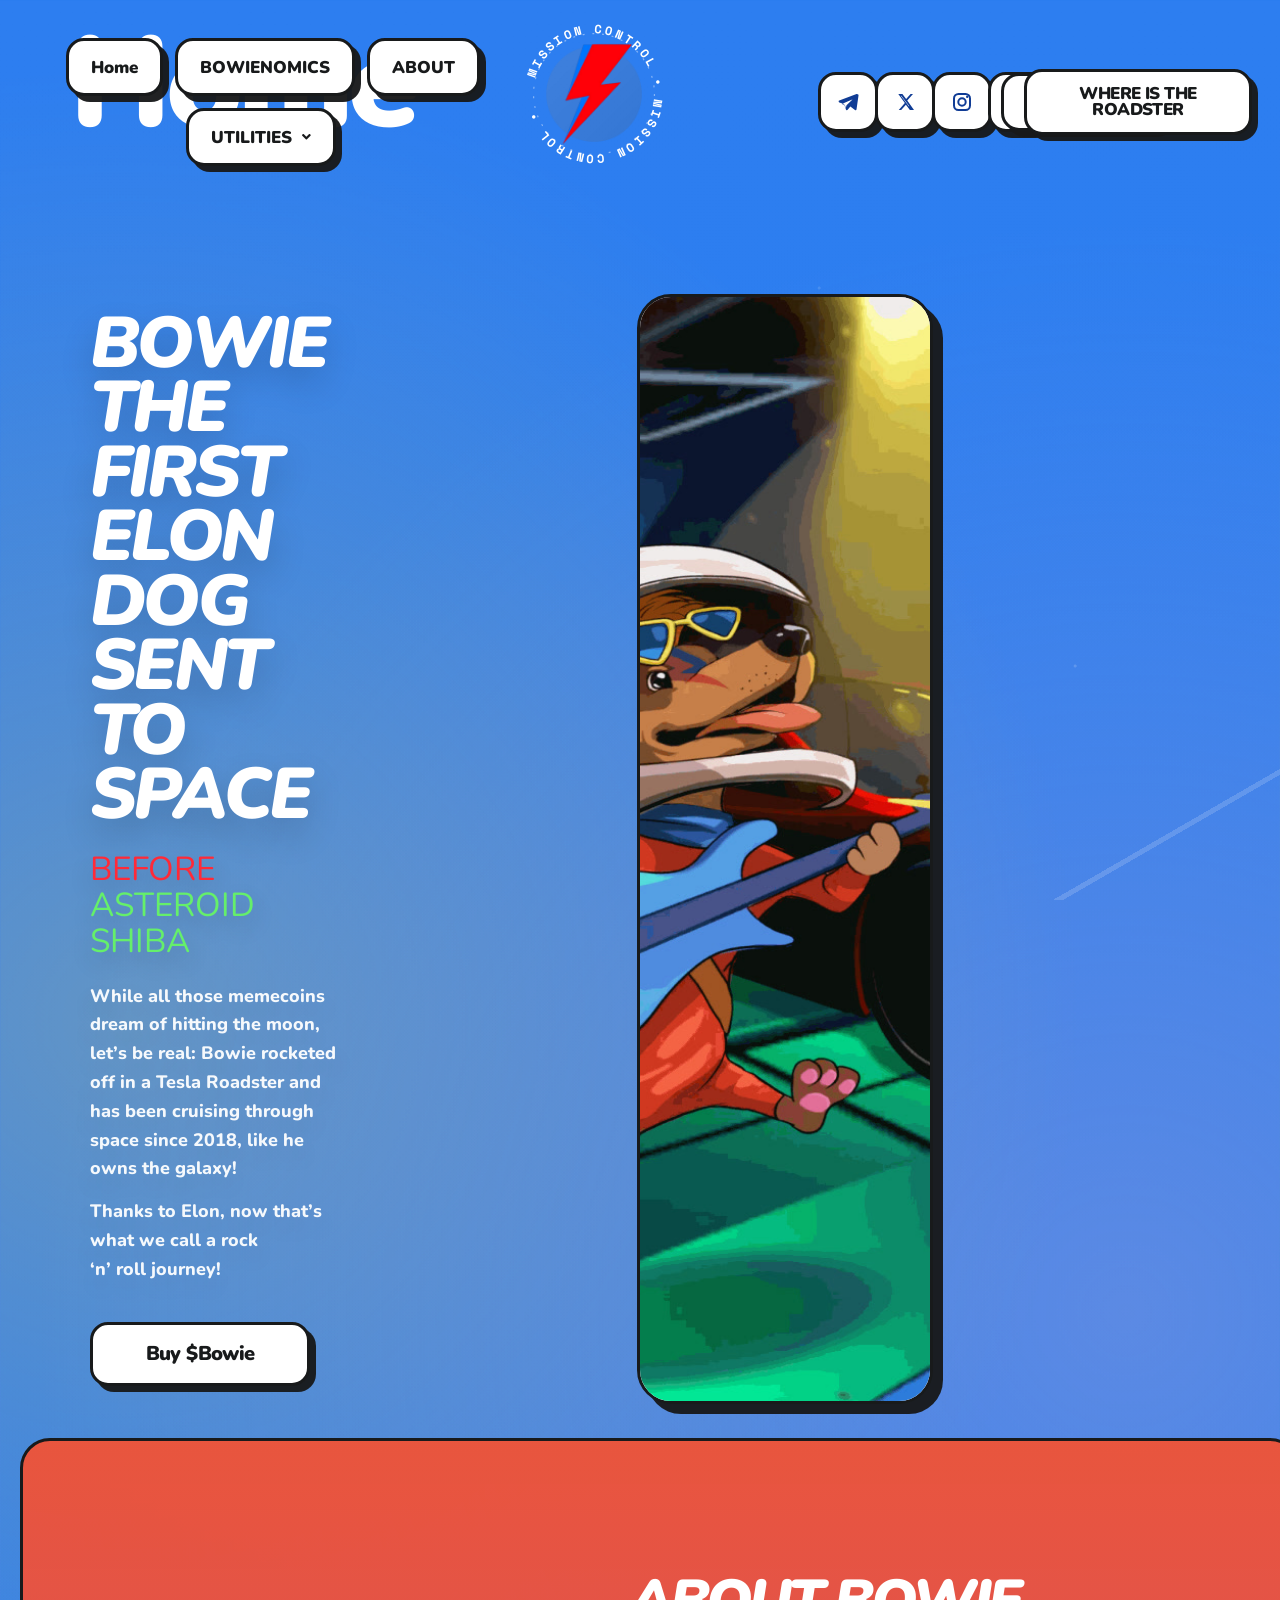
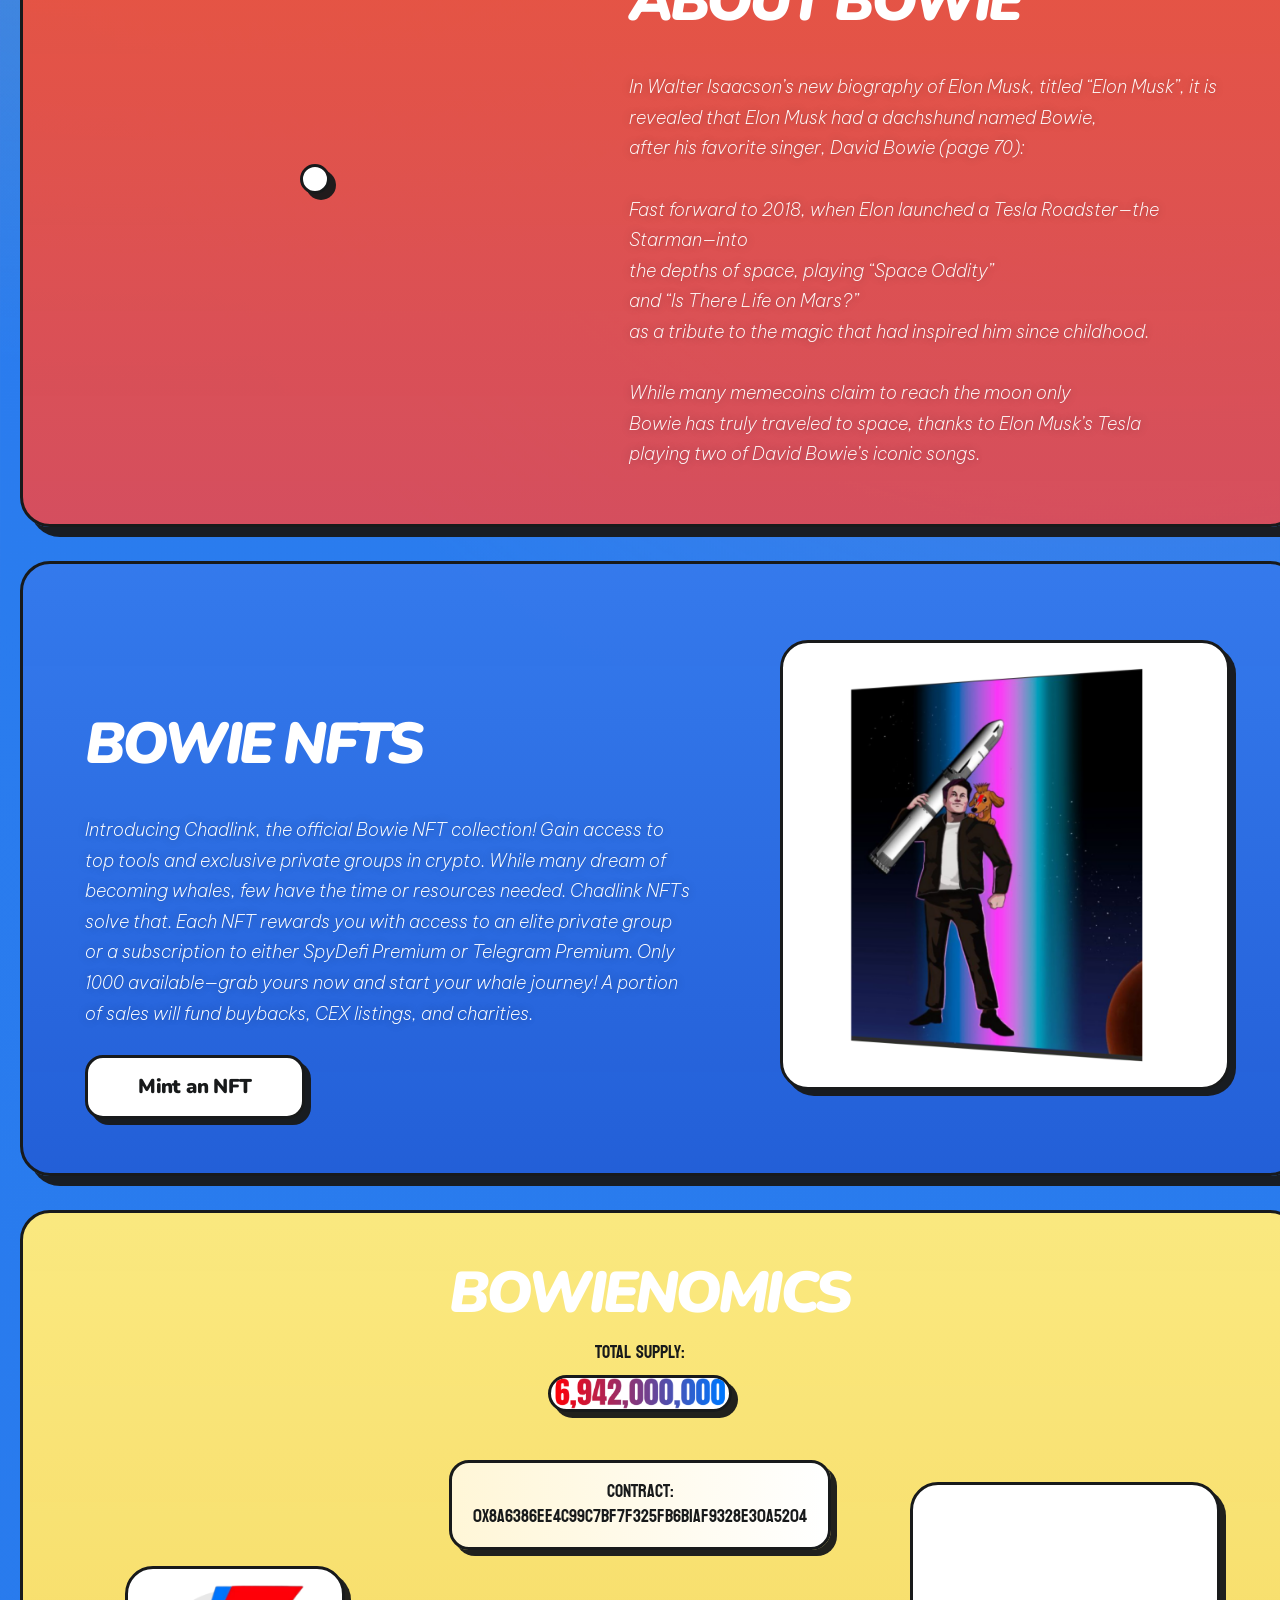
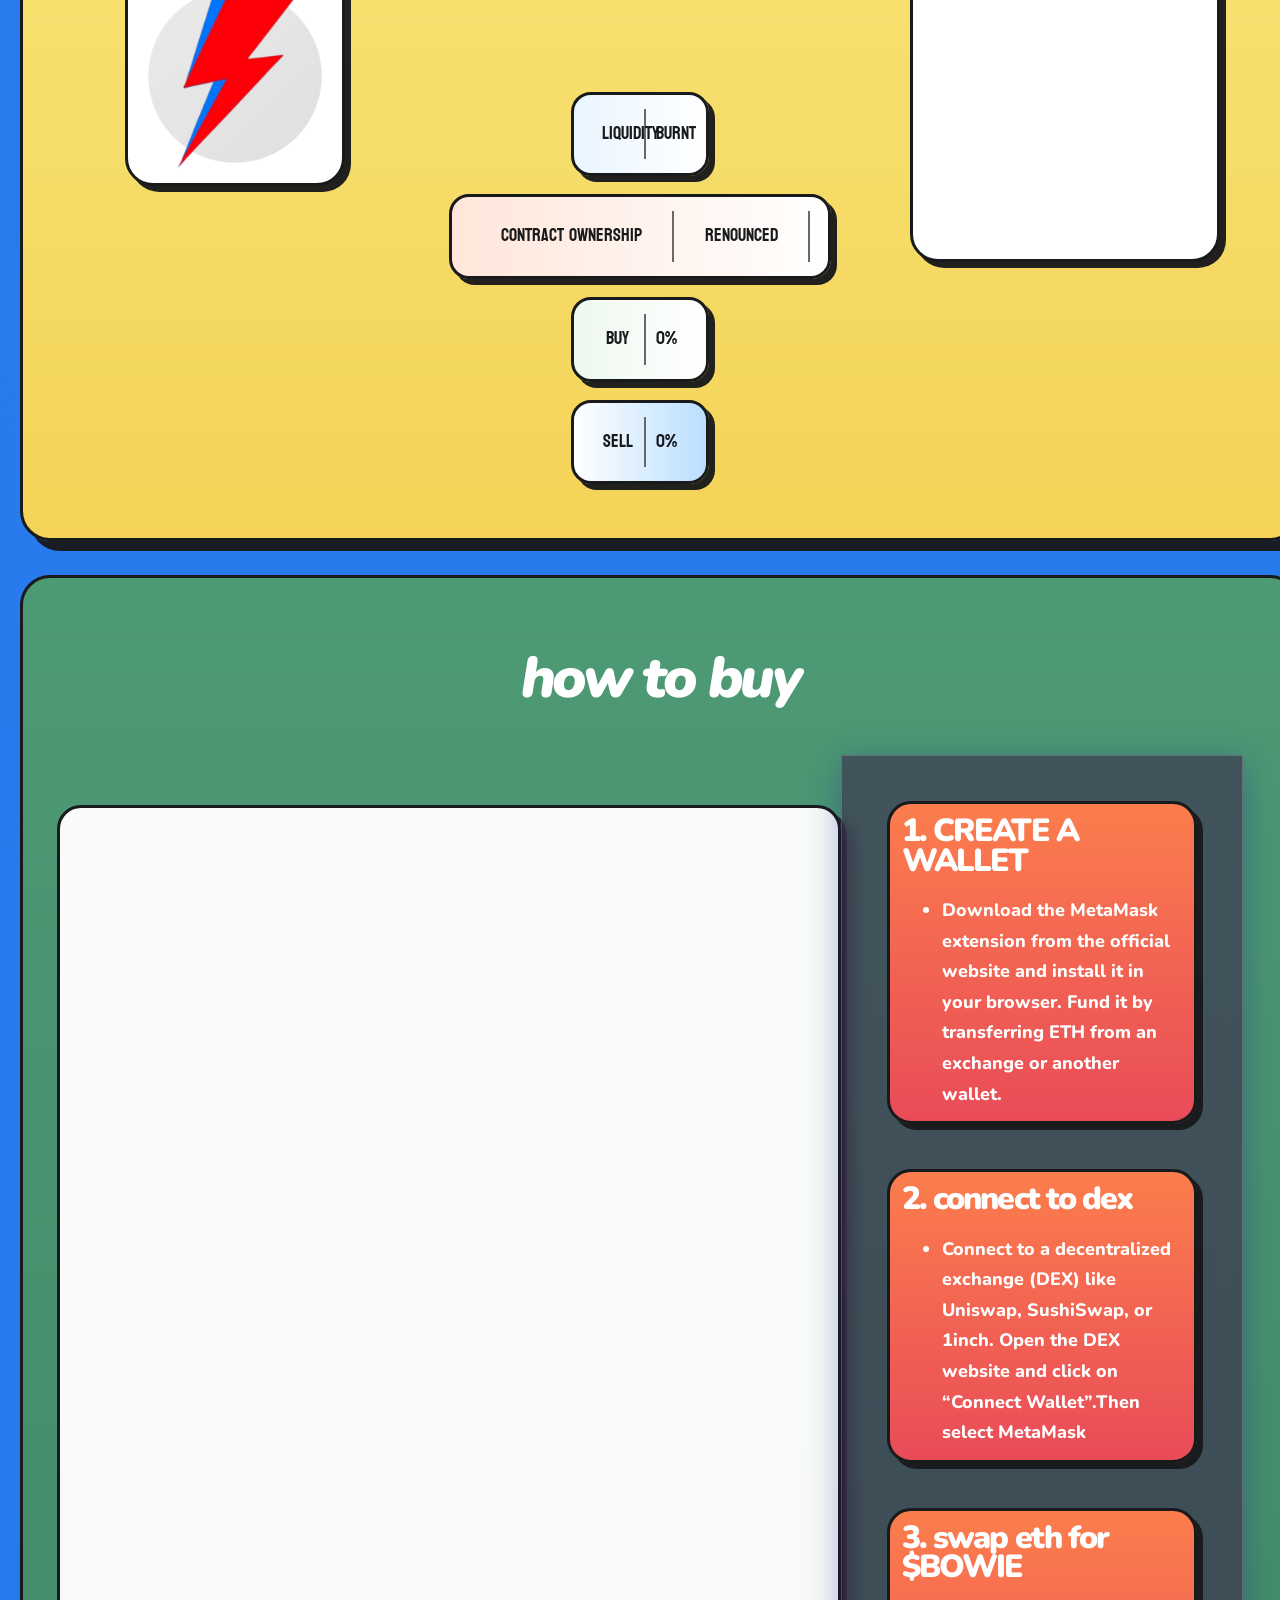
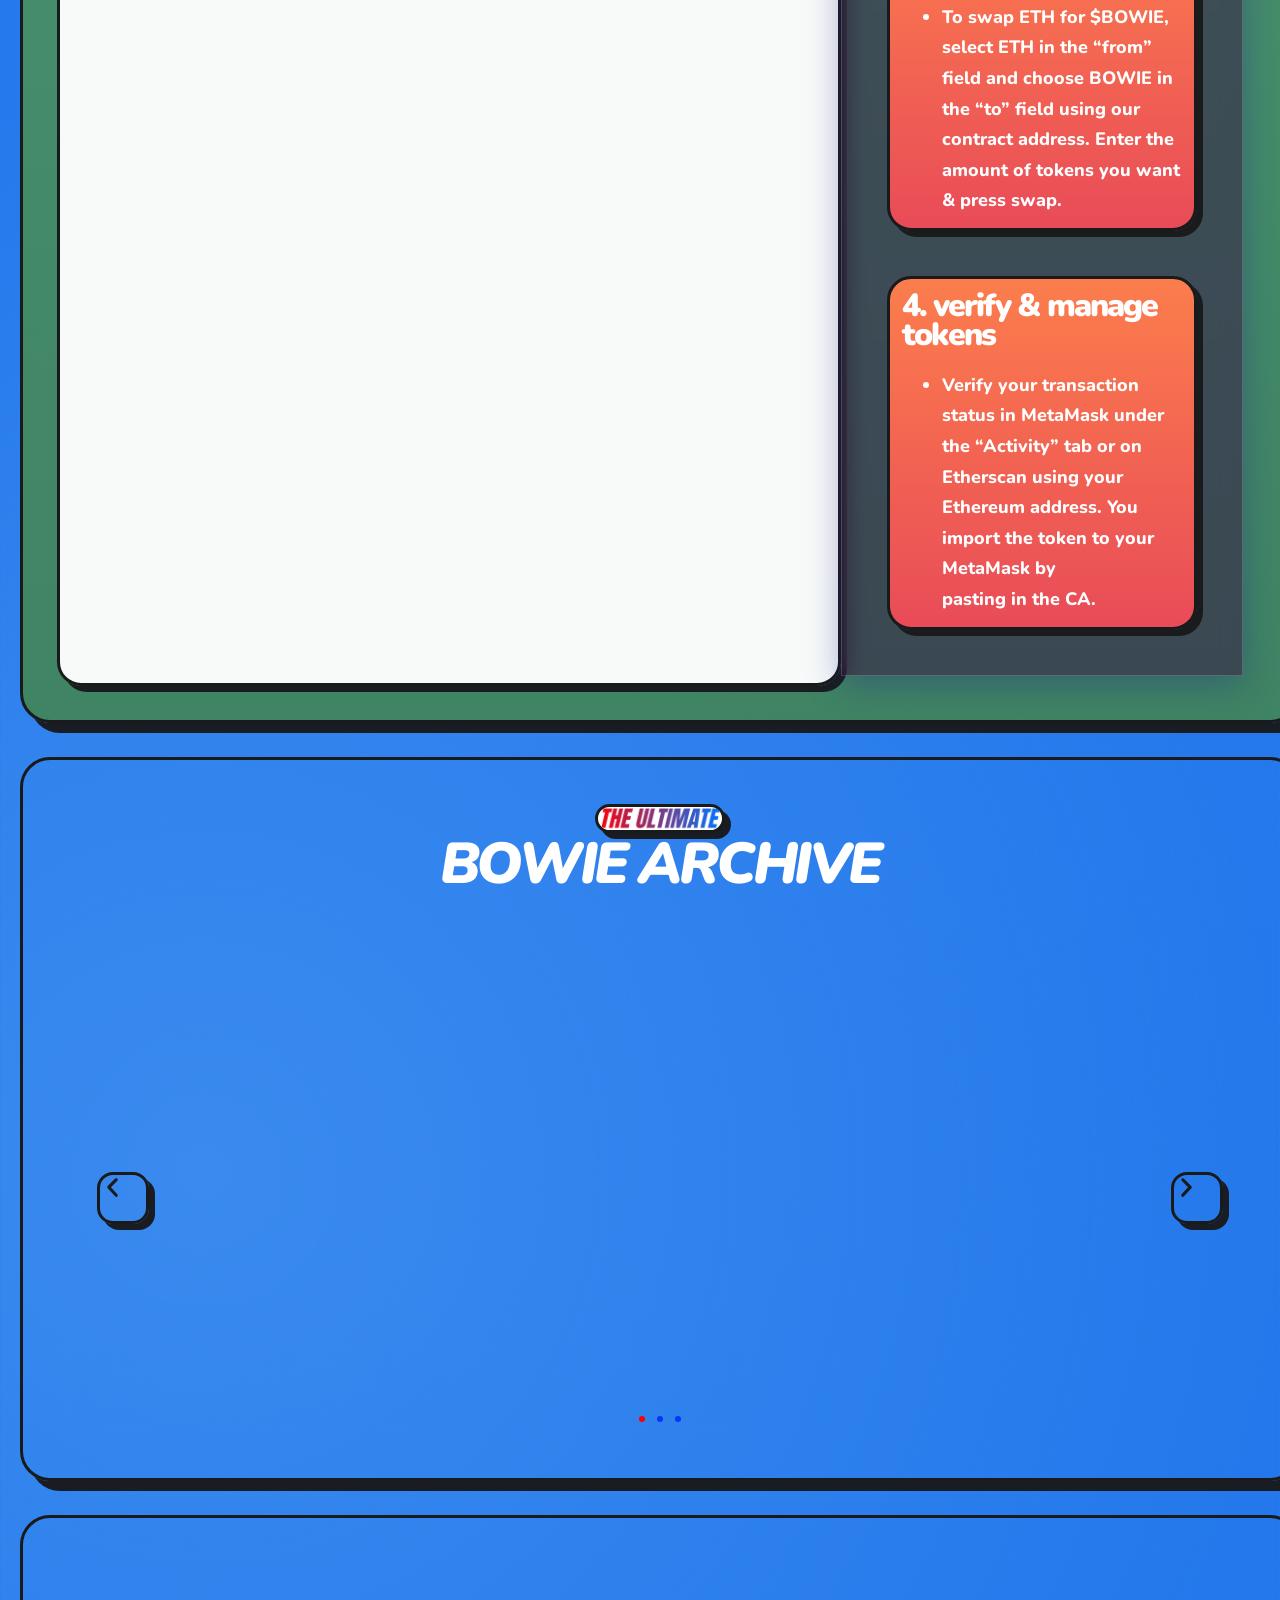
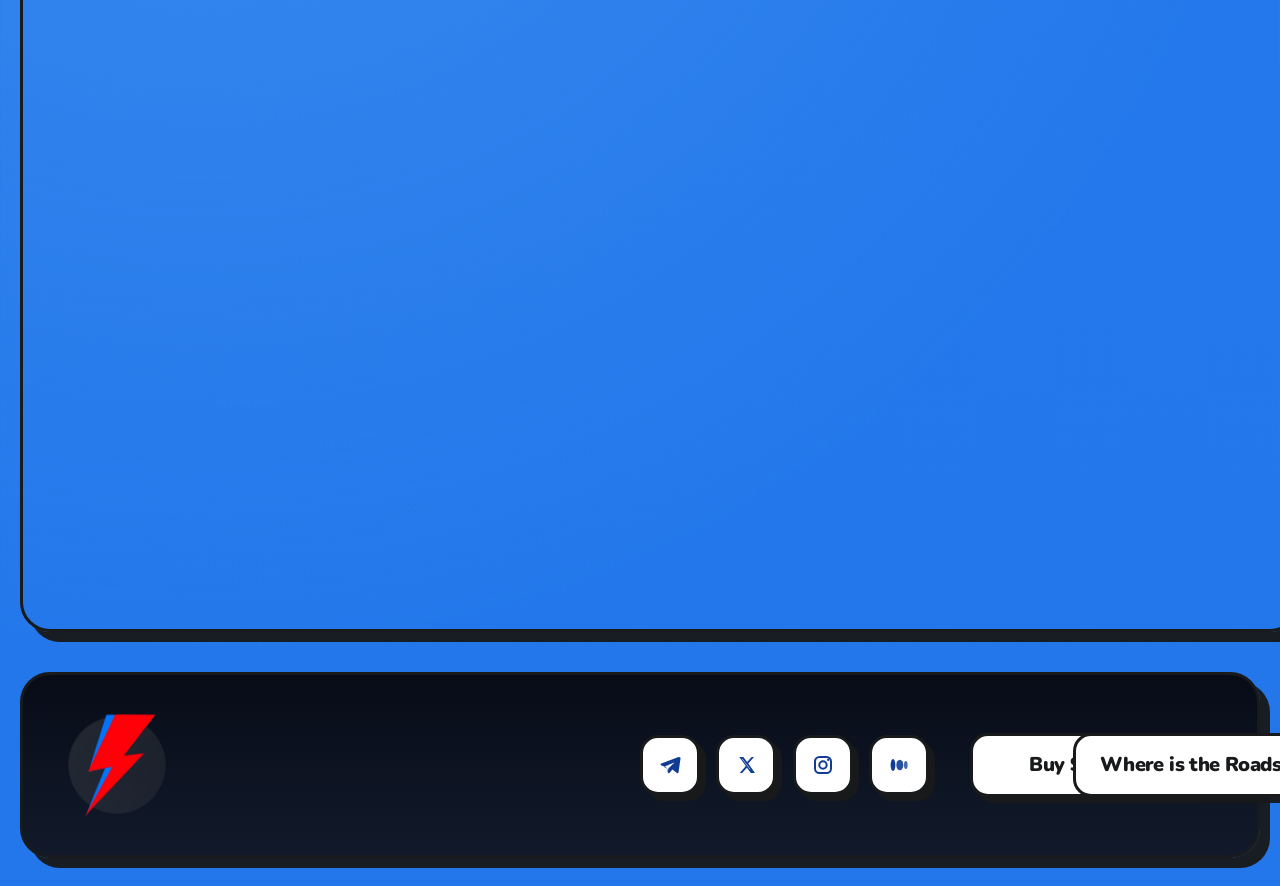
==== commit e64307f7: "Refine homepage layout and mission control controls" ====
--- a/index.html
+++ b/index.html
@@ -384,25 +384,25 @@
 				<div class="elementor-element elementor-element-a0b9a32 elementor-widget__width-initial elementor-widget elementor-widget-image" data-id="a0b9a32" data-element_type="widget" data-widget_type="image.default">
 				<div class="elementor-widget-container">
 														<a href="https://t.me/BowieSpaceDog">
-							<img width="800" height="800" src="/wp-content/uploads/2024/10/1-1-1024x1024.png" class="attachment-large size-large wp-image-402" alt="" srcset="/wp-content/uploads/2024/10/1-1-1024x1024.png 1024w, /wp-content/uploads/2024/10/1-1-300x300.png 300w, /wp-content/uploads/2024/10/1-1-150x150.png 150w, /wp-content/uploads/2024/10/1-1-768x768.png 768w, /wp-content/uploads/2024/10/1-1.png 1080w" sizes="(max-width: 800px) 100vw, 800px">								</a>
+							<span class="bowie-social-glyph bowie-social-glyph--telegram" aria-hidden="true"><svg viewBox="0 0 24 24" xmlns="http://www.w3.org/2000/svg"><path fill="currentColor" d="M21.57 4.2a1 1 0 0 0-1.02-.16L3.27 10.58a1 1 0 0 0 .05 1.88l4.8 1.47 1.82 5.53a1 1 0 0 0 1.7.37l2.73-3.22 4.6 3.36a1 1 0 0 0 1.57-.6L22.55 5.2a1 1 0 0 0-.98-1Zm-3 3.29-8.05 7.72-.72 2.69-.94-2.87-3.14-.96 12.85-5.58Z"/></svg></span></a>
 													</div>
 				</div>
 				<div class="elementor-element elementor-element-beb985c elementor-widget__width-initial elementor-widget elementor-widget-image" data-id="beb985c" data-element_type="widget" data-widget_type="image.default">
 				<div class="elementor-widget-container">
 														<a href="https://x.com/SpaceDogBowie">
-							<img width="800" height="800" src="/wp-content/uploads/2024/10/2-1-1024x1024.png" class="attachment-large size-large wp-image-403" alt="" srcset="/wp-content/uploads/2024/10/2-1-1024x1024.png 1024w, /wp-content/uploads/2024/10/2-1-300x300.png 300w, /wp-content/uploads/2024/10/2-1-150x150.png 150w, /wp-content/uploads/2024/10/2-1-768x768.png 768w, /wp-content/uploads/2024/10/2-1.png 1080w" sizes="(max-width: 800px) 100vw, 800px">								</a>
+							<span class="bowie-social-glyph bowie-social-glyph--x" aria-hidden="true"><svg viewBox="0 0 24 24" xmlns="http://www.w3.org/2000/svg"><path fill="currentColor" d="M5.28 4h4.13l3.74 4.98L17.58 4H20l-5.75 6.57L21 20h-4.13l-3.97-5.3L8.18 20H5.76l6.08-6.95L5.28 4Zm3.07 1.86H7.8l8.04 10.28h.55L8.35 5.86Z"/></svg></span></a>
 													</div>
 				</div>
 				<div class="elementor-element elementor-element-41ace8b elementor-widget__width-initial elementor-widget elementor-widget-image" data-id="41ace8b" data-element_type="widget" data-widget_type="image.default">
 				<div class="elementor-widget-container">
 														<a href="https://www.instagram.com/bowiespacexdog/">
-							<img loading="lazy" width="800" height="800" src="/wp-content/uploads/2024/10/3-1-1024x1024.png" class="attachment-large size-large wp-image-404" alt="" srcset="/wp-content/uploads/2024/10/3-1-1024x1024.png 1024w, /wp-content/uploads/2024/10/3-1-300x300.png 300w, /wp-content/uploads/2024/10/3-1-150x150.png 150w, /wp-content/uploads/2024/10/3-1-768x768.png 768w, /wp-content/uploads/2024/10/3-1.png 1080w" sizes="(max-width: 800px) 100vw, 800px">								</a>
+							<span class="bowie-social-glyph bowie-social-glyph--instagram" aria-hidden="true"><svg viewBox="0 0 24 24" xmlns="http://www.w3.org/2000/svg"><rect x="4" y="4" width="16" height="16" rx="4.5" fill="none" stroke="currentColor" stroke-width="2"/><circle cx="12" cy="12" r="3.7" fill="none" stroke="currentColor" stroke-width="2"/><circle cx="17.2" cy="6.8" r="1.2" fill="currentColor"/></svg></span></a>
 													</div>
 				</div>
 				<div class="elementor-element elementor-element-17916dd elementor-widget__width-initial elementor-widget elementor-widget-image" data-id="17916dd" data-element_type="widget" data-widget_type="image.default">
 				<div class="elementor-widget-container">
 														<a href="https://medium.com/@bowiespacedog/bowie-the-space-dog-be1c52dbc8bc">
-							<img loading="lazy" width="800" height="800" src="/wp-content/uploads/2024/10/4-1024x1024.png" class="attachment-large size-large wp-image-405" alt="" srcset="/wp-content/uploads/2024/10/4-1024x1024.png 1024w, /wp-content/uploads/2024/10/4-300x300.png 300w, /wp-content/uploads/2024/10/4-150x150.png 150w, /wp-content/uploads/2024/10/4-768x768.png 768w, /wp-content/uploads/2024/10/4.png 1080w" sizes="(max-width: 800px) 100vw, 800px">								</a>
+							<span class="bowie-social-glyph bowie-social-glyph--medium" aria-hidden="true"><svg viewBox="0 0 24 24" xmlns="http://www.w3.org/2000/svg"><ellipse cx="6" cy="12" rx="2.4" ry="5.9" fill="currentColor"/><ellipse cx="12.8" cy="12" rx="3.5" ry="5.2" fill="currentColor" opacity="0.9"/><ellipse cx="18.8" cy="12" rx="1.8" ry="4.1" fill="currentColor" opacity="0.78"/></svg></span></a>
 													</div>
 				</div>
 				</div>
@@ -465,10 +465,10 @@
 </ul>
 <div class="bowie-mobile-drawer-extras">
 	<div class="bowie-mobile-socials">
-		<a href="https://t.me/BowieSpaceDog" aria-label="Telegram"><img src="/wp-content/uploads/2024/10/1-1-1024x1024.png" alt="Telegram"></a>
-		<a href="https://x.com/SpaceDogBowie" aria-label="X"><img src="/wp-content/uploads/2024/10/2-1-1024x1024.png" alt="X"></a>
-		<a href="https://www.instagram.com/bowiespacexdog/" aria-label="Instagram"><img src="/wp-content/uploads/2024/10/3-1-1024x1024.png" alt="Instagram"></a>
-		<a href="https://medium.com/@bowiespacedog/bowie-the-space-dog-be1c52dbc8bc" aria-label="Medium"><img src="/wp-content/uploads/2024/10/4-1024x1024.png" alt="Medium"></a>
+		<a href="https://t.me/BowieSpaceDog" aria-label="Telegram"><span class="bowie-social-glyph bowie-social-glyph--telegram" aria-hidden="true"><svg viewBox="0 0 24 24" xmlns="http://www.w3.org/2000/svg"><path fill="currentColor" d="M21.57 4.2a1 1 0 0 0-1.02-.16L3.27 10.58a1 1 0 0 0 .05 1.88l4.8 1.47 1.82 5.53a1 1 0 0 0 1.7.37l2.73-3.22 4.6 3.36a1 1 0 0 0 1.57-.6L22.55 5.2a1 1 0 0 0-.98-1Zm-3 3.29-8.05 7.72-.72 2.69-.94-2.87-3.14-.96 12.85-5.58Z"/></svg></span></a>
+		<a href="https://x.com/SpaceDogBowie" aria-label="X"><span class="bowie-social-glyph bowie-social-glyph--x" aria-hidden="true"><svg viewBox="0 0 24 24" xmlns="http://www.w3.org/2000/svg"><path fill="currentColor" d="M5.28 4h4.13l3.74 4.98L17.58 4H20l-5.75 6.57L21 20h-4.13l-3.97-5.3L8.18 20H5.76l6.08-6.95L5.28 4Zm3.07 1.86H7.8l8.04 10.28h.55L8.35 5.86Z"/></svg></span></a>
+		<a href="https://www.instagram.com/bowiespacexdog/" aria-label="Instagram"><span class="bowie-social-glyph bowie-social-glyph--instagram" aria-hidden="true"><svg viewBox="0 0 24 24" xmlns="http://www.w3.org/2000/svg"><rect x="4" y="4" width="16" height="16" rx="4.5" fill="none" stroke="currentColor" stroke-width="2"/><circle cx="12" cy="12" r="3.7" fill="none" stroke="currentColor" stroke-width="2"/><circle cx="17.2" cy="6.8" r="1.2" fill="currentColor"/></svg></span></a>
+		<a href="https://medium.com/@bowiespacedog/bowie-the-space-dog-be1c52dbc8bc" aria-label="Medium"><span class="bowie-social-glyph bowie-social-glyph--medium" aria-hidden="true"><svg viewBox="0 0 24 24" xmlns="http://www.w3.org/2000/svg"><ellipse cx="6" cy="12" rx="2.4" ry="5.9" fill="currentColor"/><ellipse cx="12.8" cy="12" rx="3.5" ry="5.2" fill="currentColor" opacity="0.9"/><ellipse cx="18.8" cy="12" rx="1.8" ry="4.1" fill="currentColor" opacity="0.78"/></svg></span></a>
 	</div>
 	<div class="bowie-mobile-cta-stack">
 		<a class="bowie-buy-link" href="https://dexscreener.com/ethereum/0x8a6386ee4c99c7bf7f325fb6b1af9328e30a5204" target="_blank" rel="noopener noreferrer"><span>Buy $Bowie</span></a>
@@ -527,10 +527,10 @@
 						</div>
 						<div class="bowie-mobile-topbar-actions">
 							<a class="bowie-mobile-topbar-social" href="https://t.me/BowieSpaceDog" aria-label="Telegram">
-								<img src="/wp-content/uploads/2024/10/1-1-1024x1024.png" alt="Telegram">
+								<span class="bowie-social-glyph bowie-social-glyph--telegram" aria-hidden="true"><svg viewBox="0 0 24 24" xmlns="http://www.w3.org/2000/svg"><path fill="currentColor" d="M21.57 4.2a1 1 0 0 0-1.02-.16L3.27 10.58a1 1 0 0 0 .05 1.88l4.8 1.47 1.82 5.53a1 1 0 0 0 1.7.37l2.73-3.22 4.6 3.36a1 1 0 0 0 1.57-.6L22.55 5.2a1 1 0 0 0-.98-1Zm-3 3.29-8.05 7.72-.72 2.69-.94-2.87-3.14-.96 12.85-5.58Z"/></svg></span>
 							</a>
 							<a class="bowie-mobile-topbar-social" href="https://x.com/SpaceDogBowie" aria-label="X">
-								<img src="/wp-content/uploads/2024/10/2-1-1024x1024.png" alt="X">
+								<span class="bowie-social-glyph bowie-social-glyph--x" aria-hidden="true"><svg viewBox="0 0 24 24" xmlns="http://www.w3.org/2000/svg"><path fill="currentColor" d="M5.28 4h4.13l3.74 4.98L17.58 4H20l-5.75 6.57L21 20h-4.13l-3.97-5.3L8.18 20H5.76l6.08-6.95L5.28 4Zm3.07 1.86H7.8l8.04 10.28h.55L8.35 5.86Z"/></svg></span>
 							</a>
 							<a class="bowie-buy-link bowie-mobile-topbar-buy" href="https://dexscreener.com/ethereum/0x8a6386ee4c99c7bf7f325fb6b1af9328e30a5204" target="_blank" rel="noopener noreferrer"><span>Buy $Bowie</span></a>
 						</div>
@@ -967,25 +967,25 @@
 				<div class="elementor-element elementor-element-03a3292 elementor-widget__width-initial elementor-widget elementor-widget-image" data-id="03a3292" data-element_type="widget" data-widget_type="image.default">
 				<div class="elementor-widget-container">
 														<a href="https://t.me/BowieSpaceDog">
-							<img width="800" height="800" src="/wp-content/uploads/2024/10/1-1-1024x1024.png" class="attachment-large size-large wp-image-402" alt="" srcset="/wp-content/uploads/2024/10/1-1-1024x1024.png 1024w, /wp-content/uploads/2024/10/1-1-300x300.png 300w, /wp-content/uploads/2024/10/1-1-150x150.png 150w, /wp-content/uploads/2024/10/1-1-768x768.png 768w, /wp-content/uploads/2024/10/1-1.png 1080w" sizes="(max-width: 800px) 100vw, 800px">								</a>
+							<span class="bowie-social-glyph bowie-social-glyph--telegram" aria-hidden="true"><svg viewBox="0 0 24 24" xmlns="http://www.w3.org/2000/svg"><path fill="currentColor" d="M21.57 4.2a1 1 0 0 0-1.02-.16L3.27 10.58a1 1 0 0 0 .05 1.88l4.8 1.47 1.82 5.53a1 1 0 0 0 1.7.37l2.73-3.22 4.6 3.36a1 1 0 0 0 1.57-.6L22.55 5.2a1 1 0 0 0-.98-1Zm-3 3.29-8.05 7.72-.72 2.69-.94-2.87-3.14-.96 12.85-5.58Z"/></svg></span></a>
 													</div>
 				</div>
 				<div class="elementor-element elementor-element-e5bfe1d elementor-widget__width-initial elementor-widget elementor-widget-image" data-id="e5bfe1d" data-element_type="widget" data-widget_type="image.default">
 				<div class="elementor-widget-container">
 														<a href="https://x.com/SpaceDogBowie">
-							<img width="800" height="800" src="/wp-content/uploads/2024/10/2-1-1024x1024.png" class="attachment-large size-large wp-image-403" alt="" srcset="/wp-content/uploads/2024/10/2-1-1024x1024.png 1024w, /wp-content/uploads/2024/10/2-1-300x300.png 300w, /wp-content/uploads/2024/10/2-1-150x150.png 150w, /wp-content/uploads/2024/10/2-1-768x768.png 768w, /wp-content/uploads/2024/10/2-1.png 1080w" sizes="(max-width: 800px) 100vw, 800px">								</a>
+							<span class="bowie-social-glyph bowie-social-glyph--x" aria-hidden="true"><svg viewBox="0 0 24 24" xmlns="http://www.w3.org/2000/svg"><path fill="currentColor" d="M5.28 4h4.13l3.74 4.98L17.58 4H20l-5.75 6.57L21 20h-4.13l-3.97-5.3L8.18 20H5.76l6.08-6.95L5.28 4Zm3.07 1.86H7.8l8.04 10.28h.55L8.35 5.86Z"/></svg></span></a>
 													</div>
 				</div>
 				<div class="elementor-element elementor-element-d80c3a6 elementor-widget__width-initial elementor-widget elementor-widget-image" data-id="d80c3a6" data-element_type="widget" data-widget_type="image.default">
 				<div class="elementor-widget-container">
 														<a href="https://www.instagram.com/bowiespacexdog/">
-							<img width="800" height="800" src="/wp-content/uploads/2024/10/3-1-1024x1024.png" class="attachment-large size-large wp-image-404" alt="" srcset="/wp-content/uploads/2024/10/3-1-1024x1024.png 1024w, /wp-content/uploads/2024/10/3-1-300x300.png 300w, /wp-content/uploads/2024/10/3-1-150x150.png 150w, /wp-content/uploads/2024/10/3-1-768x768.png 768w, /wp-content/uploads/2024/10/3-1.png 1080w" sizes="(max-width: 800px) 100vw, 800px">								</a>
+							<span class="bowie-social-glyph bowie-social-glyph--instagram" aria-hidden="true"><svg viewBox="0 0 24 24" xmlns="http://www.w3.org/2000/svg"><rect x="4" y="4" width="16" height="16" rx="4.5" fill="none" stroke="currentColor" stroke-width="2"/><circle cx="12" cy="12" r="3.7" fill="none" stroke="currentColor" stroke-width="2"/><circle cx="17.2" cy="6.8" r="1.2" fill="currentColor"/></svg></span></a>
 													</div>
 				</div>
 				<div class="elementor-element elementor-element-4429d53 elementor-widget__width-initial elementor-widget elementor-widget-image" data-id="4429d53" data-element_type="widget" data-widget_type="image.default">
 				<div class="elementor-widget-container">
 														<a href="https://medium.com/@bowiespacedog/bowie-the-space-dog-be1c52dbc8bc">
-							<img width="800" height="800" src="/wp-content/uploads/2024/10/4-1024x1024.png" class="attachment-large size-large wp-image-405" alt="" srcset="/wp-content/uploads/2024/10/4-1024x1024.png 1024w, /wp-content/uploads/2024/10/4-300x300.png 300w, /wp-content/uploads/2024/10/4-150x150.png 150w, /wp-content/uploads/2024/10/4-768x768.png 768w, /wp-content/uploads/2024/10/4.png 1080w" sizes="(max-width: 800px) 100vw, 800px">								</a>
+							<span class="bowie-social-glyph bowie-social-glyph--medium" aria-hidden="true"><svg viewBox="0 0 24 24" xmlns="http://www.w3.org/2000/svg"><ellipse cx="6" cy="12" rx="2.4" ry="5.9" fill="currentColor"/><ellipse cx="12.8" cy="12" rx="3.5" ry="5.2" fill="currentColor" opacity="0.9"/><ellipse cx="18.8" cy="12" rx="1.8" ry="4.1" fill="currentColor" opacity="0.78"/></svg></span></a>
 													</div>
 				</div>
 				</div>
--- a/wp-content/uploads/2024/10/bowie-site-theme.css
+++ b/wp-content/uploads/2024/10/bowie-site-theme.css
@@ -696,6 +696,381 @@
   min-width: 214px;
 }
 
+body.home #masthead {
+  position: fixed;
+  top: 16px;
+  left: 0;
+  right: 0;
+  z-index: 4600;
+  padding: 0 18px;
+}
+
+body.home #masthead > .elementor {
+  max-width: 1780px;
+  margin: 0 auto;
+}
+
+body.home #masthead .elementor-element.elementor-element-0725648 {
+  justify-content: space-between;
+}
+
+body.home #masthead .elementor-element.elementor-element-a310e1e,
+body.home #masthead .elementor-element.elementor-element-cad530f,
+body.home #masthead .elementor-element.elementor-element-f8d3d3a,
+body.home #masthead .elementor-element.elementor-element-3d48e0d,
+body.home #masthead .elementor-element.elementor-element-0b14c8c {
+  flex: 0 0 auto;
+}
+
+body.home #masthead .elementor-element.elementor-element-cad530f {
+  margin-left: auto;
+  gap: 14px;
+  justify-content: flex-end;
+  flex-wrap: nowrap;
+}
+
+body.home #masthead .bowie-mission-ring circle {
+  stroke: rgba(255, 255, 255, 0.42) !important;
+}
+
+body.home #masthead .bowie-mission-ring text {
+  fill: #fff !important;
+}
+
+body.home .bowie-social-glyph {
+  width: 24px;
+  height: 24px;
+  display: block;
+  color: var(--bowie-blue-deep);
+}
+
+body.home .bowie-social-glyph svg {
+  width: 100%;
+  height: 100%;
+  display: block;
+}
+
+body.home #masthead .elementor-element.elementor-element-a0b9a32 a,
+body.home #masthead .elementor-element.elementor-element-beb985c a,
+body.home #masthead .elementor-element.elementor-element-41ace8b a,
+body.home #masthead .elementor-element.elementor-element-17916dd a,
+body.home #colophon .elementor-element.elementor-element-03a3292 a,
+body.home #colophon .elementor-element.elementor-element-e5bfe1d a,
+body.home #colophon .elementor-element.elementor-element-d80c3a6 a,
+body.home #colophon .elementor-element.elementor-element-4429d53 a,
+body.home .bowie-mobile-topbar-social,
+body.home #masthead .bowie-mobile-socials a {
+  color: var(--bowie-blue-deep);
+}
+
+body.home #masthead .elementor-element.elementor-element-a0b9a32 a:hover,
+body.home #masthead .elementor-element.elementor-element-beb985c a:hover,
+body.home #masthead .elementor-element.elementor-element-41ace8b a:hover,
+body.home #masthead .elementor-element.elementor-element-17916dd a:hover,
+body.home #colophon .elementor-element.elementor-element-03a3292 a:hover,
+body.home #colophon .elementor-element.elementor-element-e5bfe1d a:hover,
+body.home #colophon .elementor-element.elementor-element-d80c3a6 a:hover,
+body.home #colophon .elementor-element.elementor-element-4429d53 a:hover,
+body.home .bowie-mobile-topbar-social:hover,
+body.home #masthead .bowie-mobile-socials a:hover {
+  color: #ff5a19;
+}
+
+body.home #masthead .elementor-element.elementor-element-a0b9a32 img,
+body.home #masthead .elementor-element.elementor-element-beb985c img,
+body.home #masthead .elementor-element.elementor-element-41ace8b img,
+body.home #masthead .elementor-element.elementor-element-17916dd img,
+body.home #colophon .elementor-element.elementor-element-03a3292 img,
+body.home #colophon .elementor-element.elementor-element-e5bfe1d img,
+body.home #colophon .elementor-element.elementor-element-d80c3a6 img,
+body.home #colophon .elementor-element.elementor-element-4429d53 img,
+body.home .bowie-mobile-topbar-social img,
+body.home #masthead .bowie-mobile-socials img {
+  display: none !important;
+}
+
+body.home #masthead .bowie-buy-link,
+body.home #masthead .bowie-roadster-link {
+  min-width: 0;
+  padding: 14px 18px;
+  line-height: 0.94;
+}
+
+body.home #masthead .bowie-buy-link {
+  min-width: 168px;
+}
+
+body.home #masthead .bowie-roadster-link {
+  min-width: 228px;
+}
+
+body.home #colophon .elementor-element.elementor-element-7095486 {
+  background: linear-gradient(180deg, rgba(7, 10, 18, 0.98), rgba(18, 24, 38, 0.98)) !important;
+}
+
+body.home #colophon .elementor-element.elementor-element-c3c6ebc,
+body.home #colophon .elementor-element.elementor-element-77cb667 {
+  gap: 18px;
+  align-items: center;
+}
+
+body.home #colophon .bowie-footer-cta {
+  min-width: 228px;
+}
+
+body.home #about {
+  background: linear-gradient(180deg, rgba(236, 84, 58, 0.98), rgba(222, 76, 86, 0.95)) !important;
+}
+
+body.home #nfts {
+  background: linear-gradient(180deg, rgba(53, 122, 236, 0.98), rgba(35, 94, 214, 0.97)) !important;
+}
+
+body.home #bowienomics {
+  background: linear-gradient(180deg, rgba(255, 235, 125, 0.98), rgba(255, 216, 79, 0.95)) !important;
+}
+
+body.home #utilities .elementor-element.elementor-element-96054cd,
+body.home #utilities .elementor-element.elementor-element-1164e14,
+body.home #utilities .elementor-element.elementor-element-2bfc882,
+body.home #utilities .elementor-element.elementor-element-d0bae63,
+body.home #utilities .elementor-element.elementor-element-8a6729c,
+body.home #utilities .elementor-element.elementor-element-8b66c2a,
+body.home #utilities .elementor-element.elementor-element-19cd668,
+body.home #utilities .elementor-element.elementor-element-e51bc28 {
+  background: linear-gradient(180deg, rgba(255, 126, 76, 0.98), rgba(240, 75, 88, 0.96)) !important;
+}
+
+body.home #utilities .elementor-element.elementor-element-96054cd .elementor-heading-title,
+body.home #utilities .elementor-element.elementor-element-1164e14 .elementor-heading-title,
+body.home #utilities .elementor-element.elementor-element-2bfc882 .elementor-heading-title,
+body.home #utilities .elementor-element.elementor-element-d0bae63 .elementor-heading-title,
+body.home #utilities .elementor-element.elementor-element-8a6729c .elementor-heading-title,
+body.home #utilities .elementor-element.elementor-element-8b66c2a .elementor-heading-title,
+body.home #utilities .elementor-element.elementor-element-19cd668 .elementor-heading-title,
+body.home #utilities .elementor-element.elementor-element-e51bc28 .elementor-heading-title,
+body.home #utilities .elementor-element.elementor-element-13d3e9e,
+body.home #utilities .elementor-element.elementor-element-66a034c,
+body.home #utilities .elementor-element.elementor-element-ffc7119,
+body.home #utilities .elementor-element.elementor-element-80b9560,
+body.home #utilities .elementor-element.elementor-element-688a3e6,
+body.home #utilities .elementor-element.elementor-element-2b66aba,
+body.home #utilities .elementor-element.elementor-element-00d8237,
+body.home #utilities .elementor-element.elementor-element-523e053,
+body.home #utilities .elementor-widget-text-editor li {
+  color: #fff !important;
+}
+
+body.home .elementor-57 > .elementor-element-693c9045 .elementor-swiper-button {
+  background: linear-gradient(180deg, #ffffff, #ffd84f) !important;
+}
+
+body.home .elementor-57 > .elementor-element-693c9045 .elementor-swiper-button svg,
+body.home .elementor-57 > .elementor-element-693c9045 .elementor-swiper-button path {
+  fill: var(--bowie-ink) !important;
+}
+
+@media (min-width: 1025px) {
+  body.home #top-hero {
+    margin: 132px 20px 0 !important;
+    padding: 0 !important;
+    min-height: auto !important;
+    background: transparent !important;
+    border: 0 !important;
+    box-shadow: none !important;
+    overflow: visible !important;
+  }
+
+  body.home #top-hero > .e-con-inner {
+    display: grid !important;
+    grid-template-columns: minmax(0, 0.98fr) minmax(420px, 1.12fr);
+    gap: 28px;
+    align-items: stretch;
+    padding: 0 !important;
+  }
+
+  body.home #top-hero .elementor-element.elementor-element-ff5fcaf {
+    order: 2;
+    display: block !important;
+    min-height: 640px;
+    position: relative;
+    border: var(--bowie-border);
+    border-radius: 34px;
+    box-shadow: var(--bowie-shadow);
+    overflow: hidden;
+    background: #fff;
+  }
+
+  body.home #top-hero .elementor-element.elementor-element-ff5fcaf::before {
+    content: "";
+    position: absolute;
+    inset: 0;
+    background-image: url("/wp-content/uploads/2024/10/IMG_2088.gif"), url("/wp-content/uploads/2024/10/IMG_2088-poster.jpg");
+    background-repeat: no-repeat, no-repeat;
+    background-position: center top, center top;
+    background-size: cover, cover;
+  }
+
+  body.home #top-hero .elementor-element.elementor-element-b934bfa {
+    order: 1;
+    align-items: flex-start;
+    justify-content: center;
+    gap: 18px;
+    padding: 18px 0 !important;
+    border: 0;
+    border-radius: 0;
+    box-shadow: none;
+    background: transparent !important;
+  }
+
+  body.home #top-hero .elementor-element.elementor-element-c68320e .elementor-heading-title {
+    max-width: 8.5ch;
+    font-size: clamp(56px, 5.6vw, 94px);
+    line-height: 0.9;
+    color: #fff;
+    text-shadow: 0 16px 34px rgba(0, 0, 0, 0.18);
+  }
+
+  body.home #top-hero .bowie-hero-kicker {
+    margin-top: 6px;
+  }
+
+  body.home #top-hero .elementor-element.elementor-element-d731fd3,
+  body.home #top-hero .elementor-element.elementor-element-d731fd3 p {
+    max-width: 34ch;
+    color: rgba(255, 255, 255, 0.94);
+    text-shadow: 0 12px 24px rgba(0, 0, 0, 0.16);
+  }
+
+  body.home #top-hero .elementor-element.elementor-element-effb1a5 {
+    width: fit-content;
+    margin-top: 6px;
+  }
+
+  body.home #top-hero .elementor-element.elementor-element-5bac2d9,
+  body.home #bowienomics .elementor-element.elementor-element-ab25fab,
+  body.home #bowienomics .elementor-element.elementor-element-59802d2 {
+    display: none;
+  }
+
+  body.home #top-hero .elementor-element.elementor-element-effb1a5 .bowie-home-cta {
+    width: auto;
+    min-width: 220px;
+  }
+
+  body.home #top-hero .bowie-mobile-hero-stage {
+    display: none !important;
+  }
+
+  body.home #about,
+  body.home #nfts,
+  body.home #bowienomics {
+    padding: 44px 52px !important;
+  }
+
+  body.home #about {
+    display: grid !important;
+    grid-template-columns: minmax(320px, 480px) minmax(0, 1fr);
+    gap: clamp(28px, 5vw, 90px);
+    align-items: center;
+  }
+
+  body.home #about > .elementor-element,
+  body.home #bowienomics > .elementor-element {
+    width: auto !important;
+    flex: initial !important;
+  }
+
+  body.home #about .elementor-element.elementor-element-0d6aecd,
+  body.home #nfts .elementor-element.elementor-element-a4cbfca,
+  body.home #bowienomics .elementor-element.elementor-element-b1fdd85,
+  body.home #bowienomics .elementor-element.elementor-element-006b789 {
+    display: flex;
+    justify-content: center;
+    align-items: center;
+  }
+
+  body.home #about .elementor-element.elementor-element-bf6f329 {
+    max-width: 660px;
+    justify-content: center;
+  }
+
+  body.home #about .elementor-element.elementor-element-7daf93e,
+  body.home #nfts .elementor-element.elementor-element-7231417,
+  body.home #bowienomics .elementor-element.elementor-element-3220f6d,
+  body.home #bowienomics .elementor-element.elementor-element-afc9c6e {
+    width: fit-content !important;
+    max-width: 100%;
+  }
+
+  body.home #about .elementor-element.elementor-element-7daf93e .elementor-widget-container,
+  body.home #nfts .elementor-element.elementor-element-7231417 .elementor-widget-container,
+  body.home #bowienomics .elementor-element.elementor-element-3220f6d .elementor-widget-container,
+  body.home #bowienomics .elementor-element.elementor-element-afc9c6e .elementor-widget-container {
+    padding: 12px;
+    border-radius: 28px;
+    width: fit-content;
+    max-width: 100%;
+  }
+
+  body.home #about .elementor-element.elementor-element-7daf93e img {
+    width: auto !important;
+    max-width: 320px;
+  }
+
+  body.home #nfts > .e-con-inner {
+    display: grid !important;
+    grid-template-columns: minmax(0, 1fr) minmax(360px, 480px);
+    gap: clamp(30px, 5vw, 90px);
+    align-items: center;
+    padding: 0 !important;
+  }
+
+  body.home #nfts .elementor-element.elementor-element-185a1adc {
+    max-width: 720px;
+    justify-content: center;
+  }
+
+  body.home #nfts .elementor-element.elementor-element-7231417 img {
+    width: auto !important;
+    max-width: 420px;
+  }
+
+  body.home #nfts .elementor-element.elementor-element-ad6ca61 {
+    width: fit-content;
+    margin-top: 8px;
+  }
+
+  body.home #bowienomics {
+    display: grid !important;
+    grid-template-columns: minmax(230px, 320px) minmax(0, 1fr) minmax(260px, 360px);
+    gap: clamp(22px, 4vw, 44px);
+    align-items: center;
+  }
+
+  body.home #bowienomics .elementor-element.elementor-element-afc9c6e img {
+    width: auto !important;
+    max-width: 220px;
+  }
+
+  body.home #bowienomics .elementor-element.elementor-element-3220f6d img {
+    width: auto !important;
+    max-width: 280px;
+  }
+}
+
+@media (max-width: 767px) {
+  body.home .bowie-mobile-topbar-social .bowie-social-glyph {
+    width: 18px;
+    height: 18px;
+  }
+
+  body.home #masthead .bowie-mobile-socials .bowie-social-glyph {
+    width: 24px;
+    height: 24px;
+  }
+}
+
 body.page-id-383,
 body.error404 {
   min-height: 100vh;
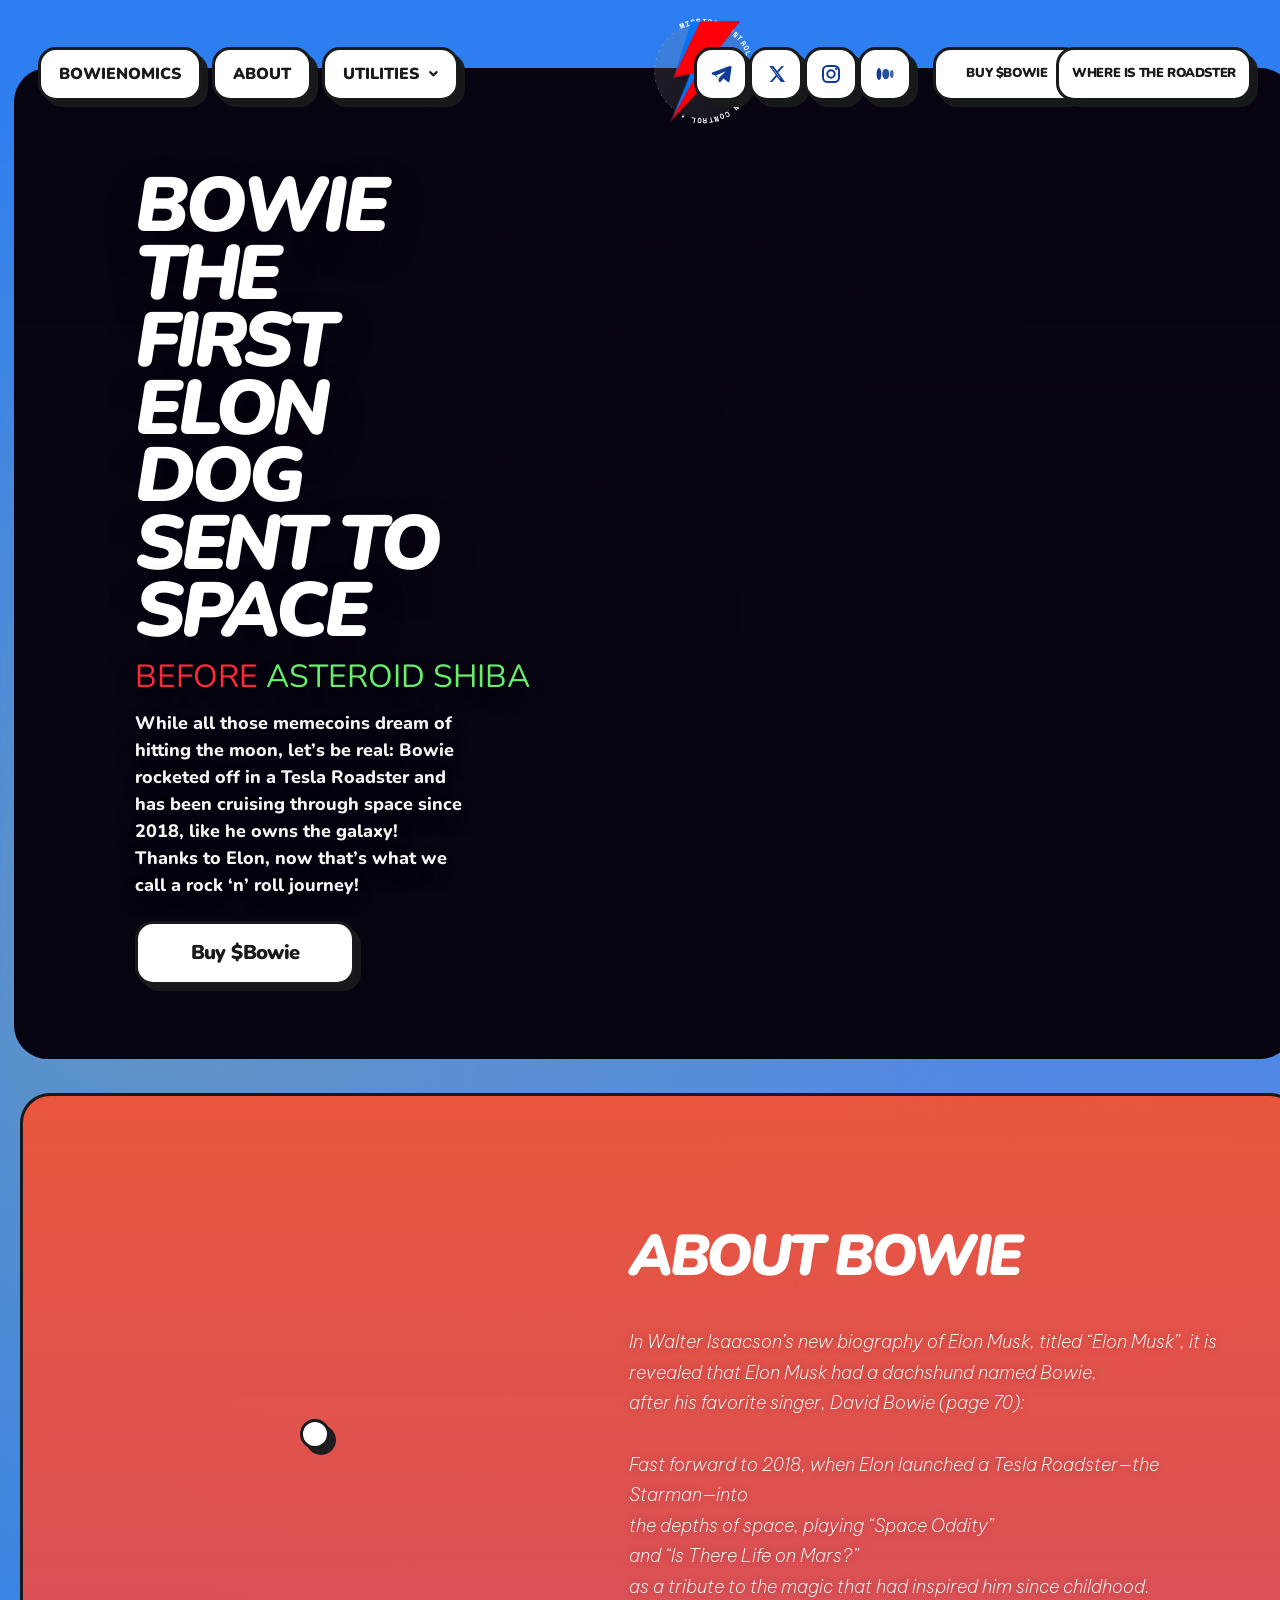
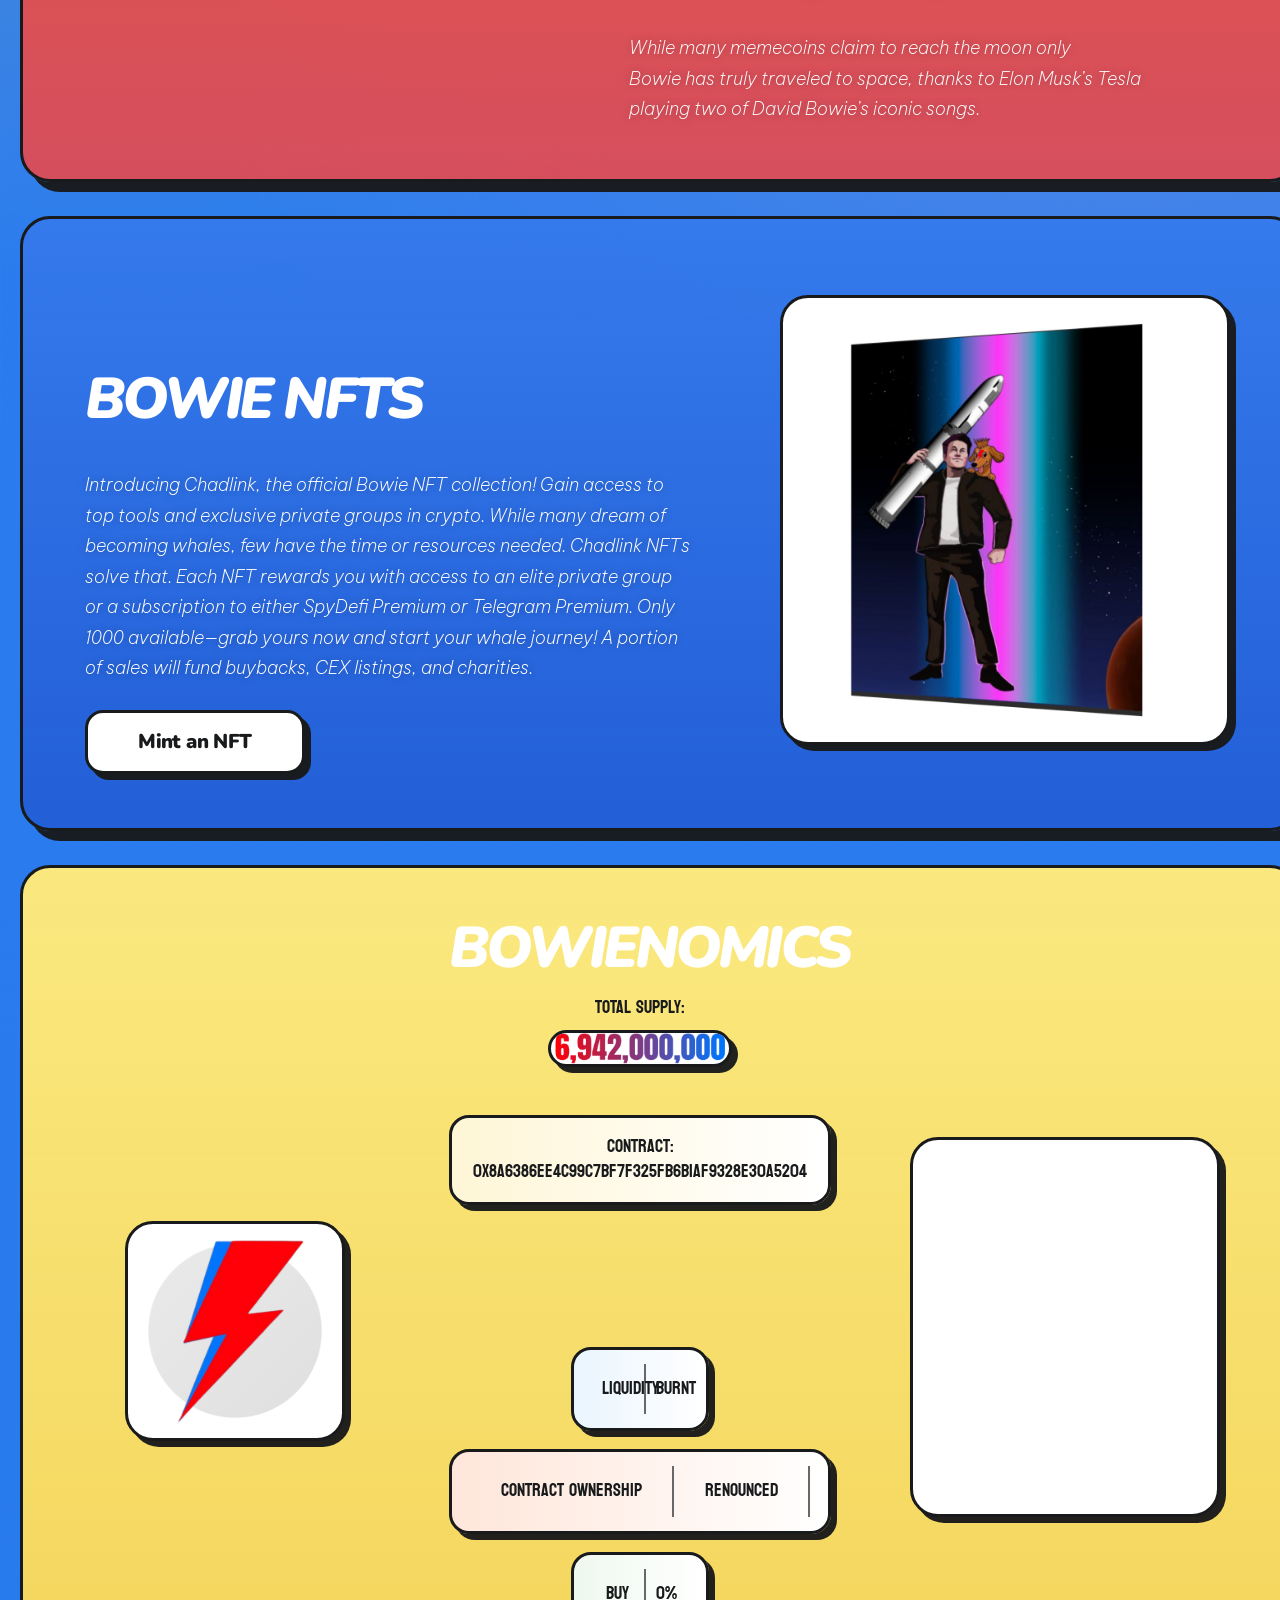
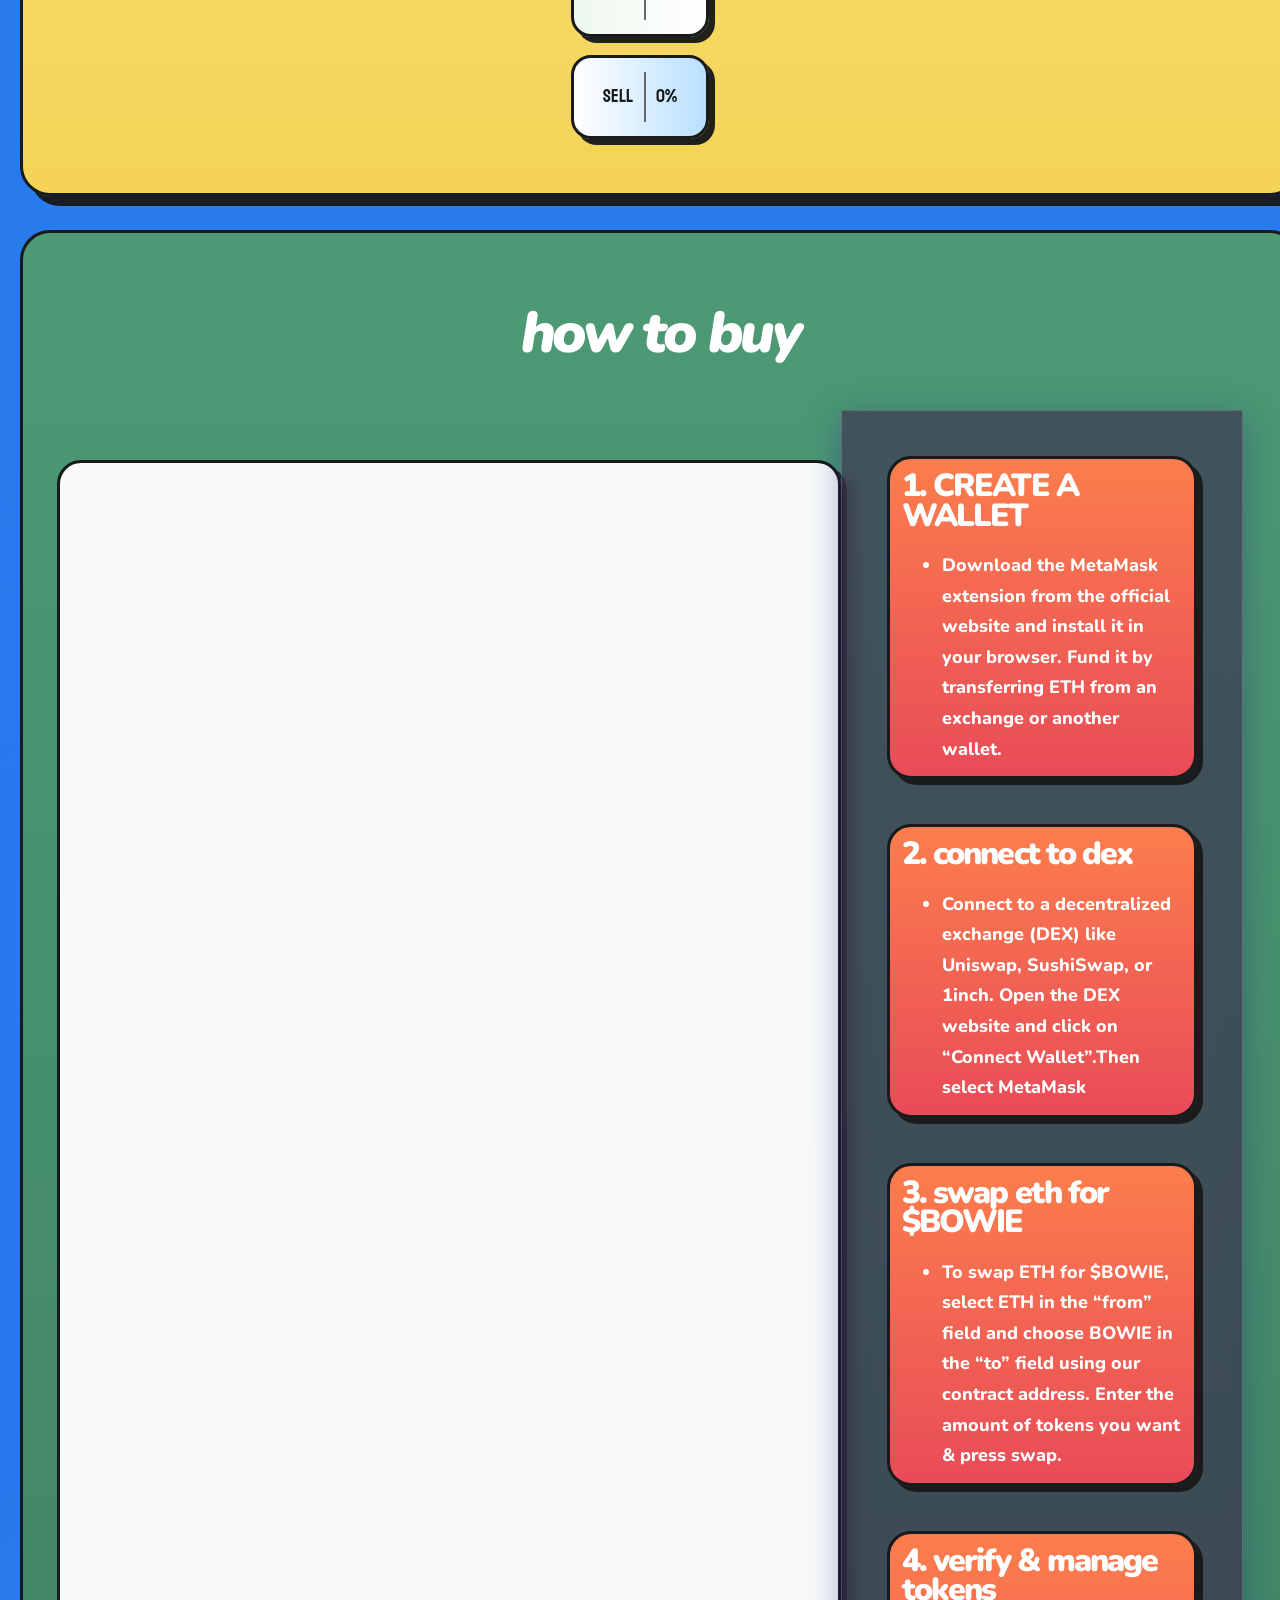
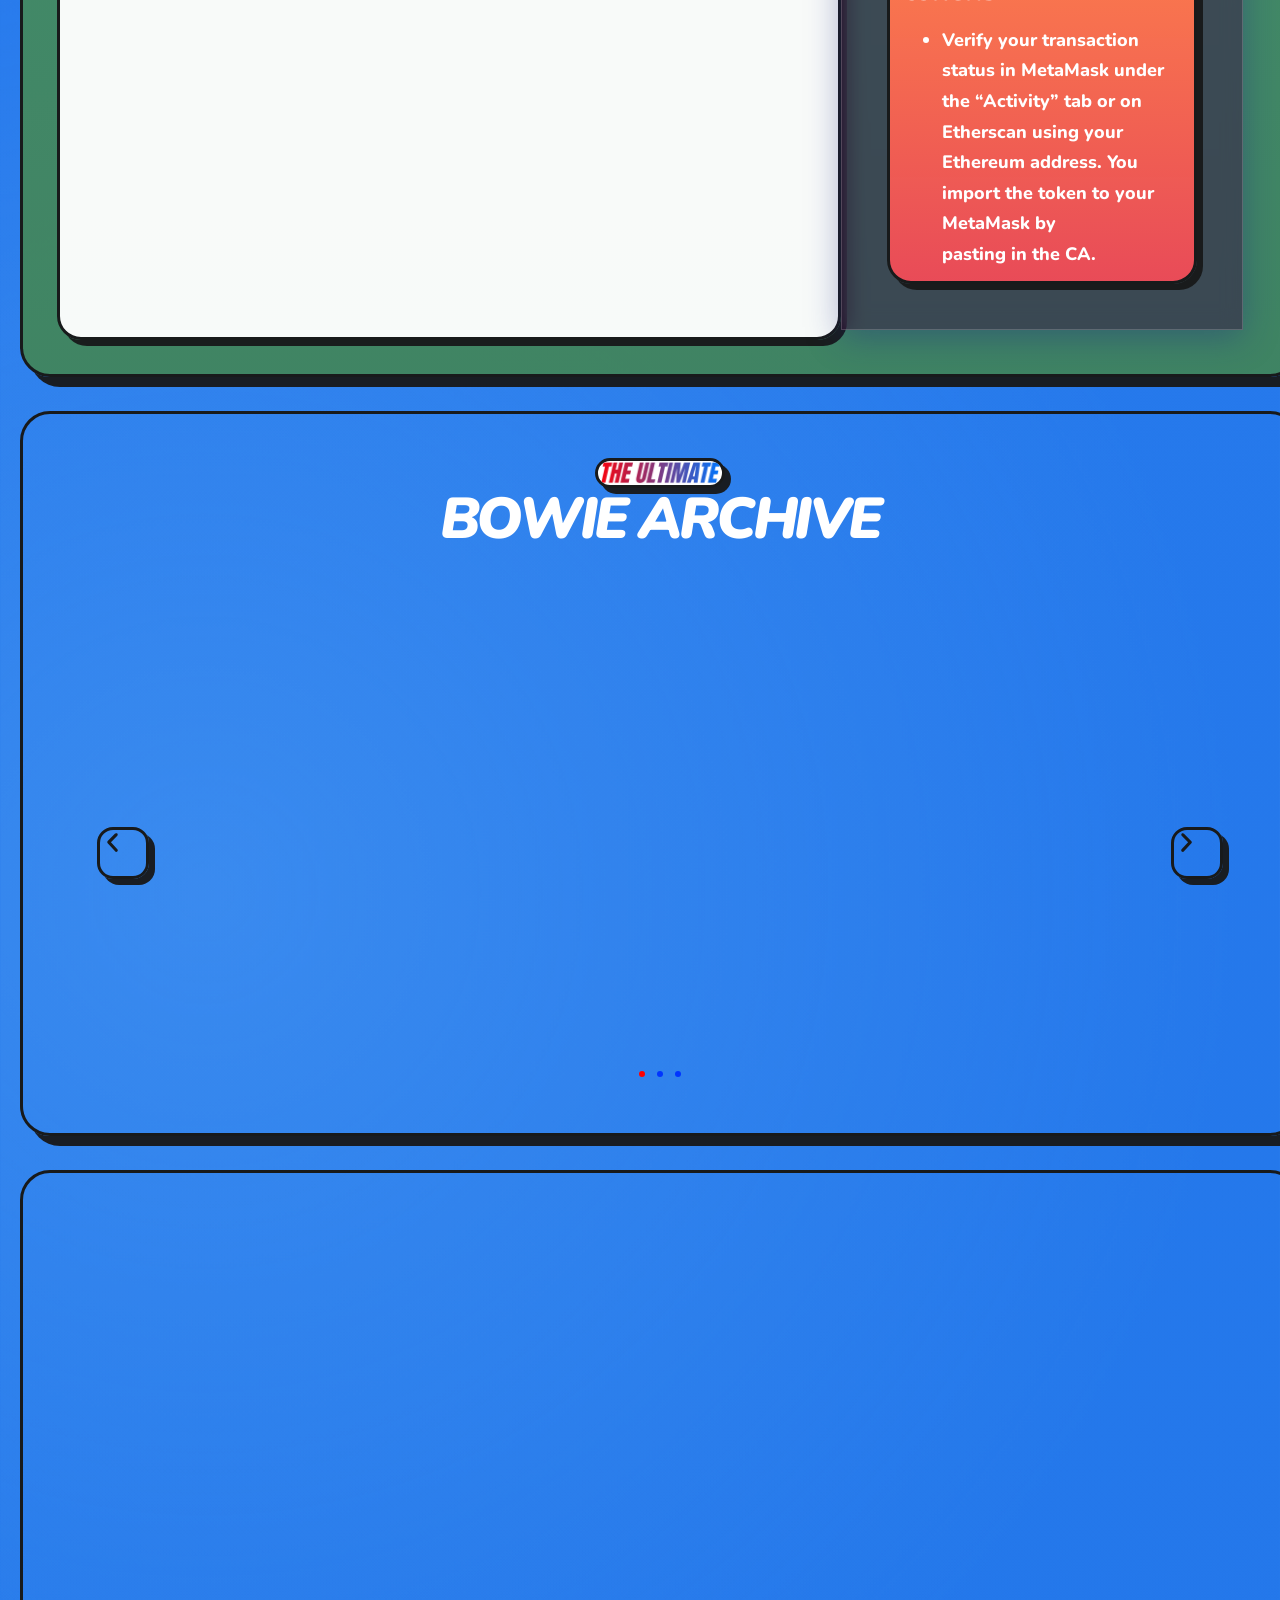
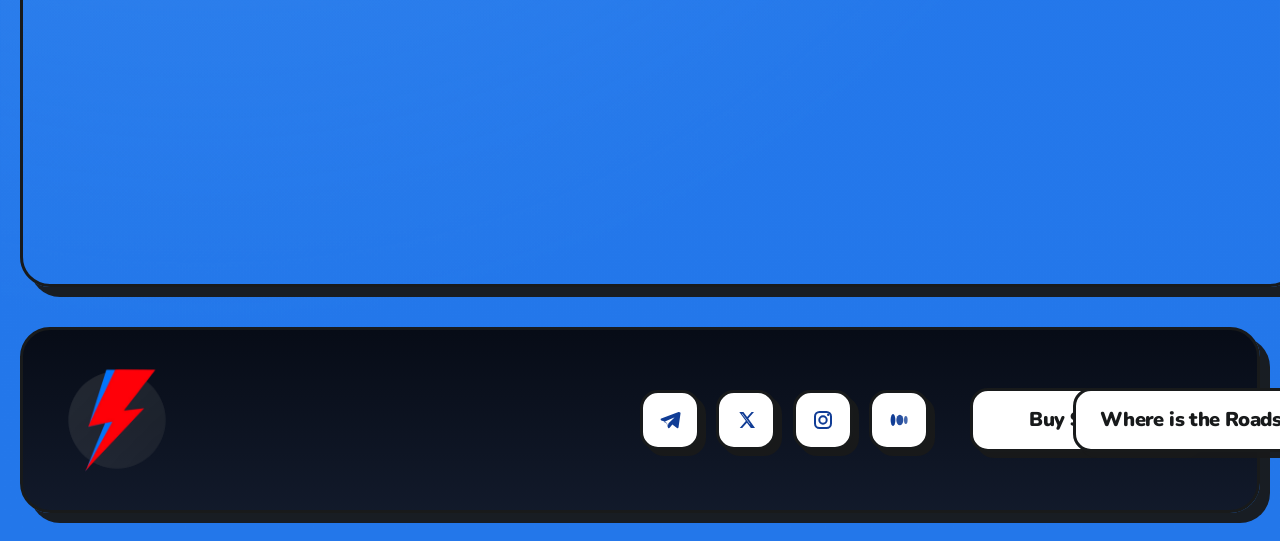
==== commit f0b5bf1b: "Repair homepage header and hero layout" ====
--- a/index.html
+++ b/index.html
@@ -343,7 +343,6 @@
 				</div>
 				<nav class="hfe-nav-menu__layout-horizontal hfe-nav-menu__submenu-arrow" data-toggle-icon="&lt;svg aria-hidden=&quot;true&quot; tabindex=&quot;0&quot; class=&quot;e-font-icon-svg e-fas-align-justify&quot; viewBox=&quot;0 0 448 512&quot; xmlns=&quot;http://www.w3.org/2000/svg&quot;&gt;&lt;path d=&quot;M432 416H16a16 16 0 0 0-16 16v32a16 16 0 0 0 16 16h416a16 16 0 0 0 16-16v-32a16 16 0 0 0-16-16zm0-128H16a16 16 0 0 0-16 16v32a16 16 0 0 0 16 16h416a16 16 0 0 0 16-16v-32a16 16 0 0 0-16-16zm0-128H16a16 16 0 0 0-16 16v32a16 16 0 0 0 16 16h416a16 16 0 0 0 16-16v-32a16 16 0 0 0-16-16zm0-128H16A16 16 0 0 0 0 48v32a16 16 0 0 0 16 16h416a16 16 0 0 0 16-16V48a16 16 0 0 0-16-16z&quot;&gt;&lt;/path&gt;&lt;/svg&gt;" data-close-icon="&lt;svg aria-hidden=&quot;true&quot; tabindex=&quot;0&quot; class=&quot;e-font-icon-svg e-far-window-close&quot; viewBox=&quot;0 0 512 512&quot; xmlns=&quot;http://www.w3.org/2000/svg&quot;&gt;&lt;path d=&quot;M464 32H48C21.5 32 0 53.5 0 80v352c0 26.5 21.5 48 48 48h416c26.5 0 48-21.5 48-48V80c0-26.5-21.5-48-48-48zm0 394c0 3.3-2.7 6-6 6H54c-3.3 0-6-2.7-6-6V86c0-3.3 2.7-6 6-6h404c3.3 0 6 2.7 6 6v340zM356.5 194.6L295.1 256l61.4 61.4c4.6 4.6 4.6 12.1 0 16.8l-22.3 22.3c-4.6 4.6-12.1 4.6-16.8 0L256 295.1l-61.4 61.4c-4.6 4.6-12.1 4.6-16.8 0l-22.3-22.3c-4.6-4.6-4.6-12.1 0-16.8l61.4-61.4-61.4-61.4c-4.6-4.6-4.6-12.1 0-16.8l22.3-22.3c4.6-4.6 12.1-4.6 16.8 0l61.4 61.4 61.4-61.4c4.6-4.6 12.1-4.6 16.8 0l22.3 22.3c4.7 4.6 4.7 12.1 0 16.8z&quot;&gt;&lt;/path&gt;&lt;/svg&gt;" data-full-width="yes">
 					<ul id="menu-1-4bbf4fe" class="hfe-nav-menu">
-<li id="menu-item-212" class="menu-item menu-item-type-custom menu-item-object-custom parent hfe-creative-menu"><a href="/#top" class="hfe-menu-item">Home</a></li>
 <li id="menu-item-213" class="menu-item menu-item-type-custom menu-item-object-custom parent hfe-creative-menu"><a href="/#bowienomics" class="hfe-menu-item">BOWIENOMICS</a></li>
 <li id="menu-item-214" class="menu-item menu-item-type-custom menu-item-object-custom parent hfe-creative-menu"><a href="/#about" class="hfe-menu-item">ABOUT</a></li>
 <li id="menu-item-215" class="menu-item menu-item-type-custom menu-item-object-custom menu-item-has-children parent hfe-has-submenu hfe-creative-menu">
@@ -452,7 +451,6 @@
 				</div>
 				<nav class="hfe-nav-menu__layout-horizontal hfe-nav-menu__submenu-arrow" data-toggle-icon="&lt;svg aria-hidden=&quot;true&quot; tabindex=&quot;0&quot; class=&quot;e-font-icon-svg e-fas-align-justify&quot; viewBox=&quot;0 0 448 512&quot; xmlns=&quot;http://www.w3.org/2000/svg&quot;&gt;&lt;path d=&quot;M432 416H16a16 16 0 0 0-16 16v32a16 16 0 0 0 16 16h416a16 16 0 0 0 16-16v-32a16 16 0 0 0-16-16zm0-128H16a16 16 0 0 0-16 16v32a16 16 0 0 0 16 16h416a16 16 0 0 0 16-16v-32a16 16 0 0 0-16-16zm0-128H16a16 16 0 0 0-16 16v32a16 16 0 0 0 16 16h416a16 16 0 0 0 16-16v-32a16 16 0 0 0-16-16zm0-128H16A16 16 0 0 0 0 48v32a16 16 0 0 0 16 16h416a16 16 0 0 0 16-16V48a16 16 0 0 0-16-16z&quot;&gt;&lt;/path&gt;&lt;/svg&gt;" data-close-icon="&lt;svg aria-hidden=&quot;true&quot; tabindex=&quot;0&quot; class=&quot;e-font-icon-svg e-far-window-close&quot; viewBox=&quot;0 0 512 512&quot; xmlns=&quot;http://www.w3.org/2000/svg&quot;&gt;&lt;path d=&quot;M464 32H48C21.5 32 0 53.5 0 80v352c0 26.5 21.5 48 48 48h416c26.5 0 48-21.5 48-48V80c0-26.5-21.5-48-48-48zm0 394c0 3.3-2.7 6-6 6H54c-3.3 0-6-2.7-6-6V86c0-3.3 2.7-6 6-6h404c3.3 0 6 2.7 6 6v340zM356.5 194.6L295.1 256l61.4 61.4c4.6 4.6 4.6 12.1 0 16.8l-22.3 22.3c-4.6 4.6-12.1 4.6-16.8 0L256 295.1l-61.4 61.4c-4.6 4.6-12.1 4.6-16.8 0l-22.3-22.3c-4.6-4.6-4.6-12.1 0-16.8l61.4-61.4-61.4-61.4c-4.6-4.6-4.6-12.1 0-16.8l22.3-22.3c4.6-4.6 12.1-4.6 16.8 0l61.4 61.4 61.4-61.4c4.6-4.6 12.1-4.6 16.8 0l22.3 22.3c4.7 4.6 4.7 12.1 0 16.8z&quot;&gt;&lt;/path&gt;&lt;/svg&gt;" data-full-width="yes">
 					<ul id="menu-1-ab9ce3c" class="hfe-nav-menu">
-<li id="menu-item-212" class="menu-item menu-item-type-custom menu-item-object-custom parent hfe-creative-menu"><a href="/#top" class="hfe-menu-item">Home</a></li>
 <li id="menu-item-213" class="menu-item menu-item-type-custom menu-item-object-custom parent hfe-creative-menu"><a href="/#bowienomics" class="hfe-menu-item">BOWIENOMICS</a></li>
 <li id="menu-item-214" class="menu-item menu-item-type-custom menu-item-object-custom parent hfe-creative-menu"><a href="/#about" class="hfe-menu-item">ABOUT</a></li>
 <li id="menu-item-215" class="menu-item menu-item-type-custom menu-item-object-custom menu-item-has-children parent hfe-has-submenu hfe-creative-menu">
@@ -497,9 +495,6 @@
 	
 <main id="content" class="site-main post-57 page type-page status-publish hentry">
 
-			<div class="page-header">
-			<h1 class="entry-title">Home</h1>		</div>
-	
 	<div class="page-content">
 				<div data-elementor-type="wp-page" data-elementor-id="57" class="elementor elementor-57" data-elementor-post-type="page">
 				<div class="bowie-mobile-hero-shell">
--- a/wp-content/uploads/2024/10/bowie-site-theme.css
+++ b/wp-content/uploads/2024/10/bowie-site-theme.css
@@ -1252,3 +1252,225 @@
     font-size: 18px;
   }
 }
+
+/* Final desktop homepage repair: keep the header compact and the hero as one intact card. */
+body.home .page-header {
+  display: none !important;
+}
+
+@media (min-width: 1025px) {
+  body.home #masthead {
+    top: 10px !important;
+    padding: 0 18px !important;
+  }
+
+  body.home #masthead .elementor-32 {
+    max-width: 1480px !important;
+  }
+
+  body.home #masthead .elementor-element.elementor-element-50931d6 {
+    padding: 0 !important;
+  }
+
+  body.home #masthead .elementor-element.elementor-element-0725648 {
+    display: grid !important;
+    grid-template-columns: max-content max-content minmax(0, 1fr) max-content max-content;
+    justify-content: stretch;
+    align-items: center;
+    gap: 16px;
+    width: 100%;
+  }
+
+  body.home #masthead .elementor-element.elementor-element-4bbf4fe,
+  body.home #masthead .elementor-element.elementor-element-a310e1e,
+  body.home #masthead .elementor-element.elementor-element-cad530f,
+  body.home #masthead .elementor-element.elementor-element-3d48e0d,
+  body.home #masthead .elementor-element.elementor-element-0b14c8c {
+    min-width: 0;
+  }
+
+  body.home #masthead .hfe-nav-menu {
+    gap: 10px;
+  }
+
+  body.home #masthead .hfe-nav-menu .menu-item a.hfe-menu-item,
+  body.home #masthead .hfe-nav-menu .menu-item a.hfe-sub-menu-item {
+    min-height: 54px;
+    padding: 12px 18px;
+    font-size: 16px;
+  }
+
+  body.home #masthead .bowie-mission-link {
+    width: 122px;
+    height: 122px;
+  }
+
+  body.home #masthead .bowie-mission-link img {
+    width: 92px;
+  }
+
+  body.home #masthead .bowie-mission-ring circle {
+    stroke: rgba(255, 255, 255, 0.36) !important;
+  }
+
+  body.home #masthead .bowie-mission-ring text {
+    fill: #ffffff !important;
+    font-size: 9.75px !important;
+    letter-spacing: 0.2em !important;
+    text-shadow: 0 4px 14px rgba(0, 0, 0, 0.2) !important;
+  }
+
+  body.home #masthead .elementor-element.elementor-element-cad530f {
+    display: flex !important;
+    align-items: center;
+    gap: 10px;
+    padding-right: 0;
+    margin-left: 0;
+    justify-self: end;
+    transform: none !important;
+  }
+
+  body.home #masthead .elementor-element.elementor-element-f8d3d3a {
+    gap: 10px;
+  }
+
+  body.home #masthead .elementor-element.elementor-element-a0b9a32 a,
+  body.home #masthead .elementor-element.elementor-element-beb985c a,
+  body.home #masthead .elementor-element.elementor-element-41ace8b a,
+  body.home #masthead .elementor-element.elementor-element-17916dd a {
+    width: 54px;
+    height: 54px;
+    padding: 10px;
+  }
+
+  body.home #masthead .bowie-buy-link,
+  body.home #masthead .bowie-roadster-link {
+    min-height: 54px;
+    padding: 12px 16px;
+    font-size: 13px;
+    line-height: 0.96;
+    white-space: nowrap;
+    text-align: center;
+  }
+
+  body.home #masthead .bowie-buy-link {
+    min-width: 138px;
+  }
+
+  body.home #masthead .bowie-roadster-link {
+    min-width: 196px;
+  }
+
+  body.home #masthead .elementor-element.elementor-element-3d48e0d,
+  body.home #masthead .elementor-element.elementor-element-0b14c8c {
+    display: flex !important;
+    align-items: center;
+    justify-content: center;
+    justify-self: end;
+    width: max-content !important;
+    flex: 0 0 auto !important;
+    overflow: visible !important;
+    transform: none !important;
+    margin-left: 0 !important;
+  }
+
+  body.home #masthead .elementor-element.elementor-element-574a2cf,
+  body.home #masthead .elementor-element.elementor-element-fd45934 {
+    display: flex !important;
+    align-items: center;
+    justify-content: center !important;
+    width: max-content !important;
+    overflow: visible !important;
+  }
+
+  body.home #top-hero {
+    position: relative;
+    margin: 68px 14px 0 !important;
+    min-height: 780px !important;
+    padding: 0 !important;
+    border: var(--bowie-border);
+    border-radius: 34px;
+    box-shadow: var(--bowie-shadow);
+    overflow: hidden !important;
+    background-color: #080412 !important;
+  }
+
+  body.home #top-hero::before {
+    content: "";
+    position: absolute;
+    inset: 0;
+    z-index: 1;
+    pointer-events: none;
+    background:
+      linear-gradient(90deg, rgba(7, 8, 19, 0.82) 0%, rgba(7, 8, 19, 0.64) 25%, rgba(7, 8, 19, 0.3) 44%, rgba(7, 8, 19, 0) 66%),
+      linear-gradient(180deg, rgba(7, 8, 19, 0.1) 0%, rgba(7, 8, 19, 0.18) 100%);
+  }
+
+  body.home #top-hero > .e-con-inner {
+    display: block !important;
+    min-height: 780px;
+    padding: 0 !important;
+  }
+
+  body.home #top-hero .elementor-element.elementor-element-ff5fcaf,
+  body.home #top-hero .elementor-element.elementor-element-5bac2d9 {
+    display: none !important;
+  }
+
+  body.home #top-hero .elementor-element.elementor-element-b934bfa {
+    position: relative;
+    z-index: 2;
+    width: min(100%, 560px) !important;
+    max-width: 560px;
+    min-height: 780px;
+    justify-content: center;
+    align-items: flex-start;
+    gap: 14px;
+    padding: 104px 0 74px clamp(34px, 4vw, 70px) !important;
+    background: transparent !important;
+    border: 0 !important;
+    box-shadow: none !important;
+  }
+
+  body.home #top-hero .elementor-element.elementor-element-c68320e {
+    width: 100%;
+  }
+
+  body.home #top-hero .elementor-element.elementor-element-c68320e .elementor-heading-title {
+    max-width: 6.8ch;
+    margin: 0;
+    font-size: clamp(64px, 6vw, 108px);
+    line-height: 0.88;
+    letter-spacing: -0.06em;
+    color: #ffffff;
+    text-transform: uppercase;
+    text-shadow: 0 16px 34px rgba(0, 0, 0, 0.34);
+  }
+
+  body.home #top-hero .bowie-hero-kicker {
+    display: block;
+    margin-top: 2px;
+    font-size: clamp(26px, 2.5vw, 40px);
+    line-height: 0.98;
+    text-shadow: 0 10px 24px rgba(0, 0, 0, 0.24);
+  }
+
+  body.home #top-hero .elementor-element.elementor-element-d731fd3,
+  body.home #top-hero .elementor-element.elementor-element-d731fd3 p {
+    max-width: 31ch;
+    margin: 0;
+    color: rgba(255, 255, 255, 0.96);
+    font-size: 18px;
+    line-height: 1.5;
+    text-shadow: 0 10px 24px rgba(0, 0, 0, 0.28);
+  }
+
+  body.home #top-hero .elementor-element.elementor-element-effb1a5 {
+    width: fit-content;
+    margin-top: 8px;
+  }
+
+  body.home #top-hero .elementor-element.elementor-element-effb1a5 .bowie-home-cta {
+    min-width: 220px;
+  }
+}
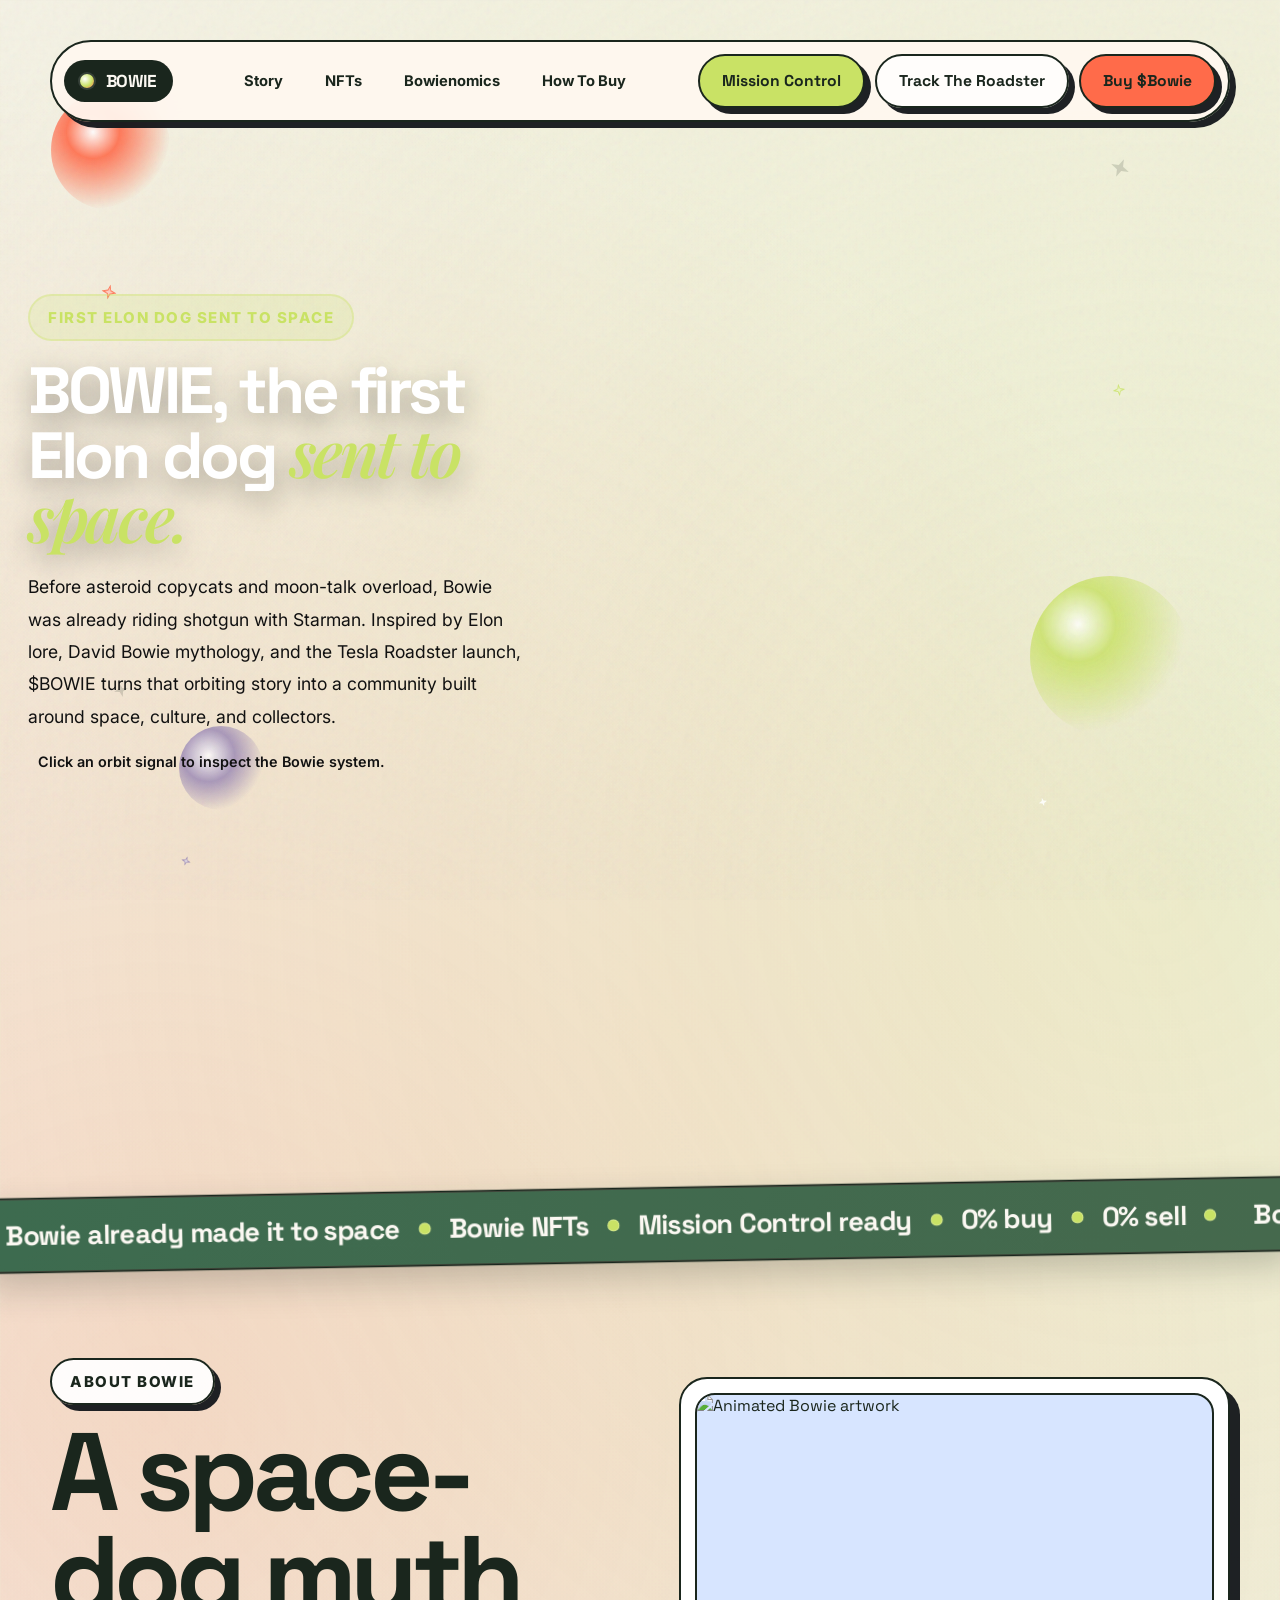
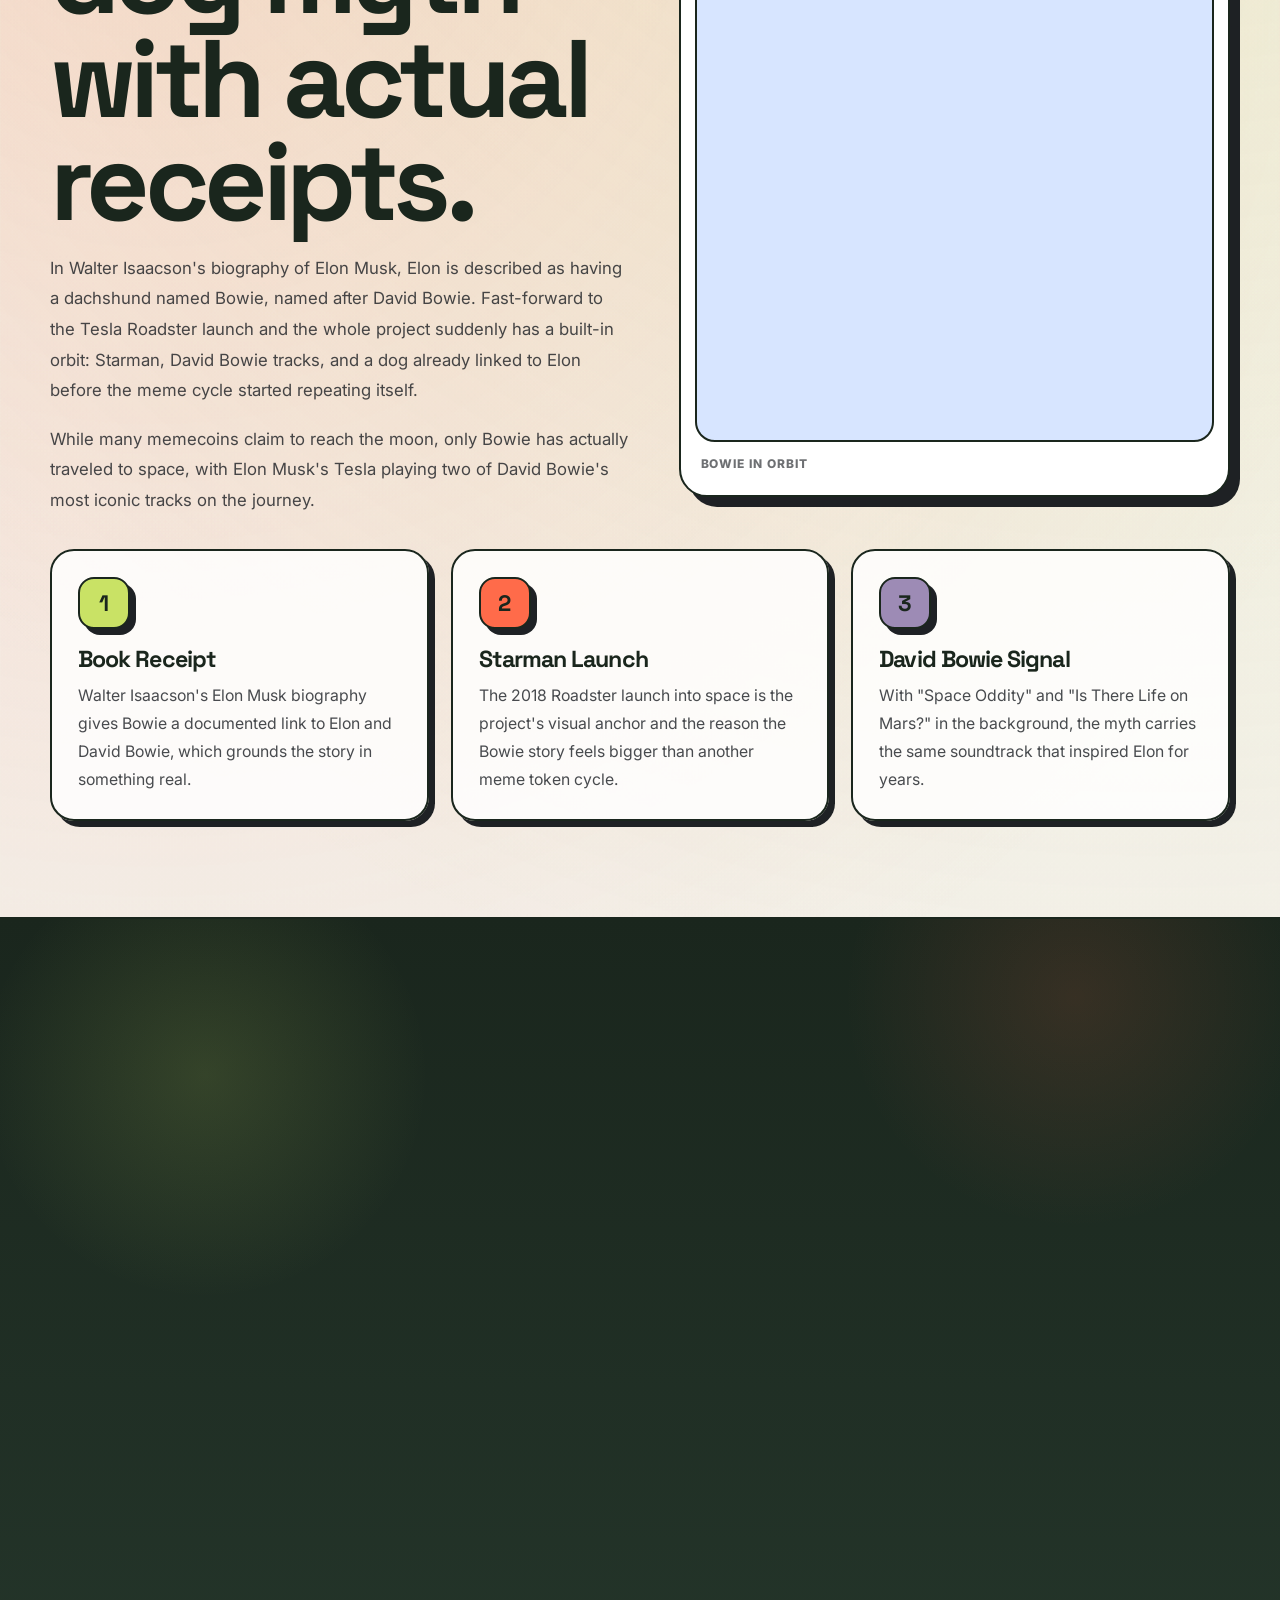
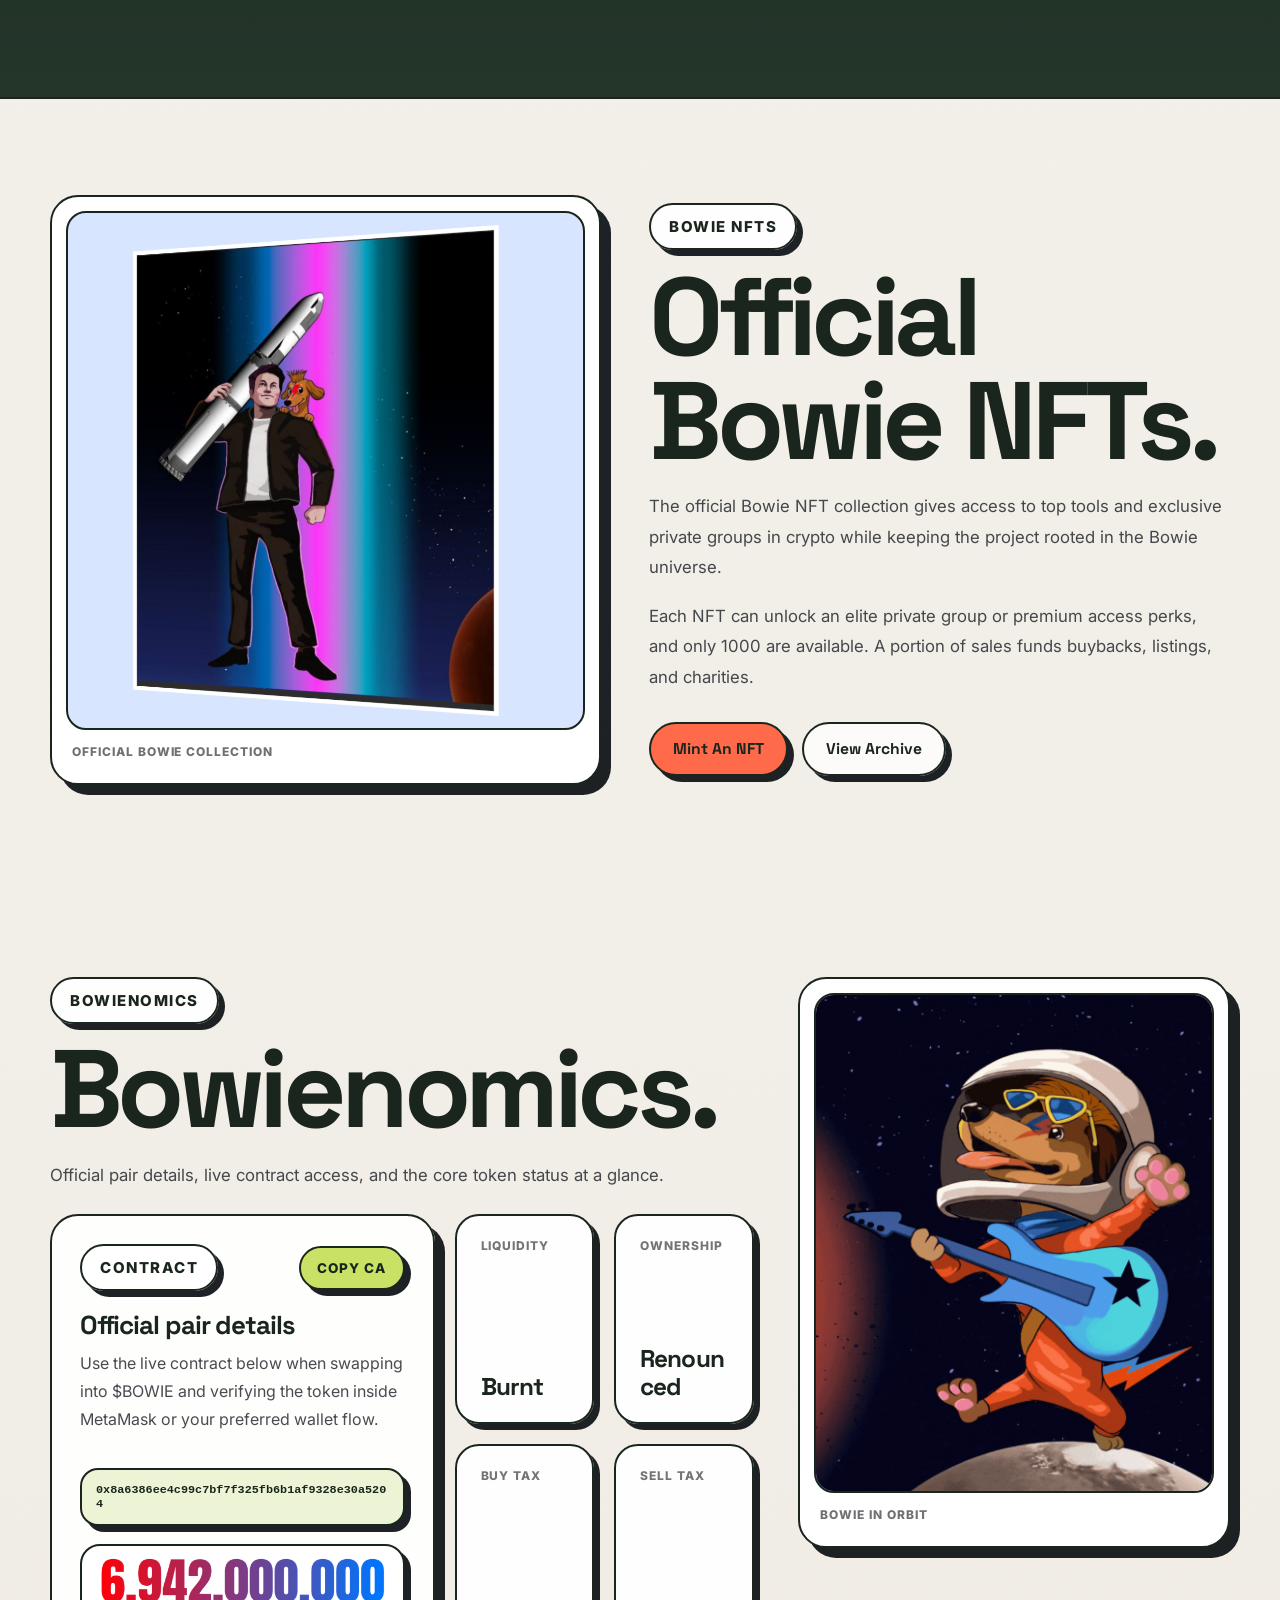
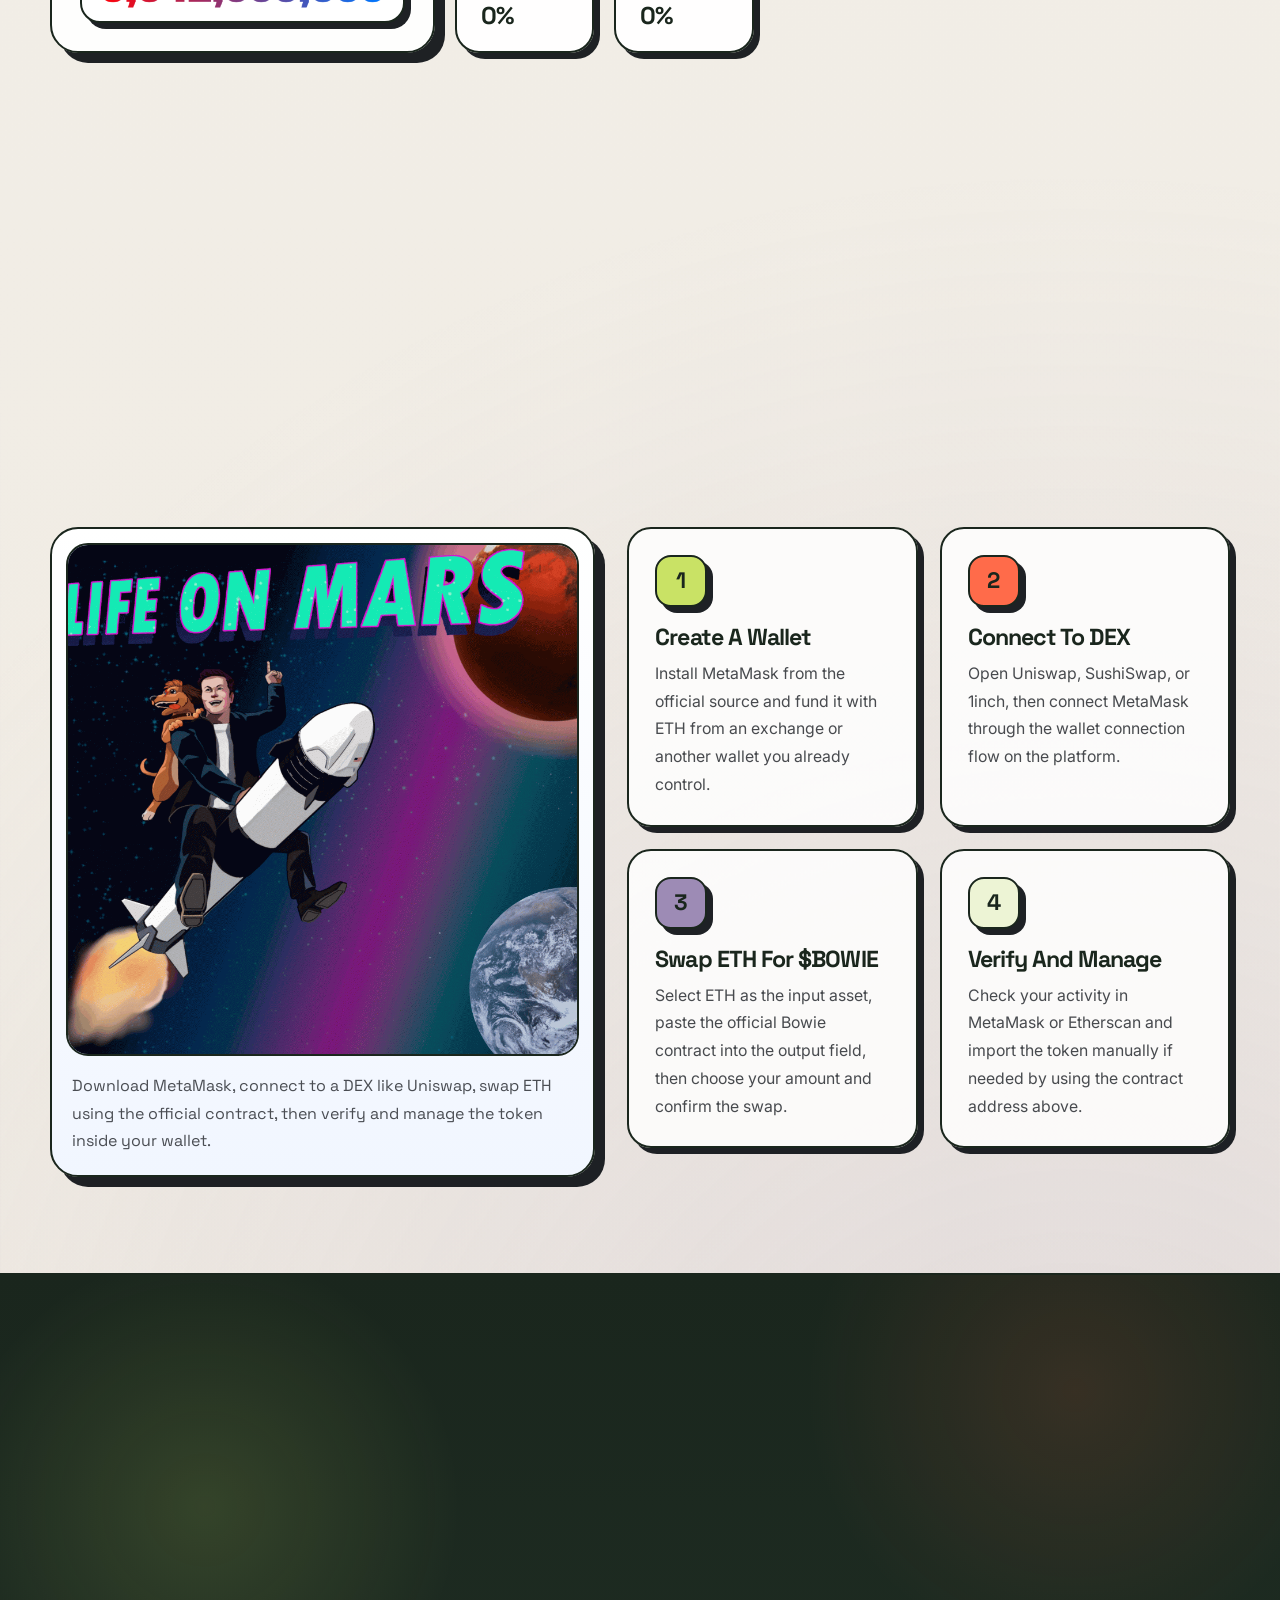
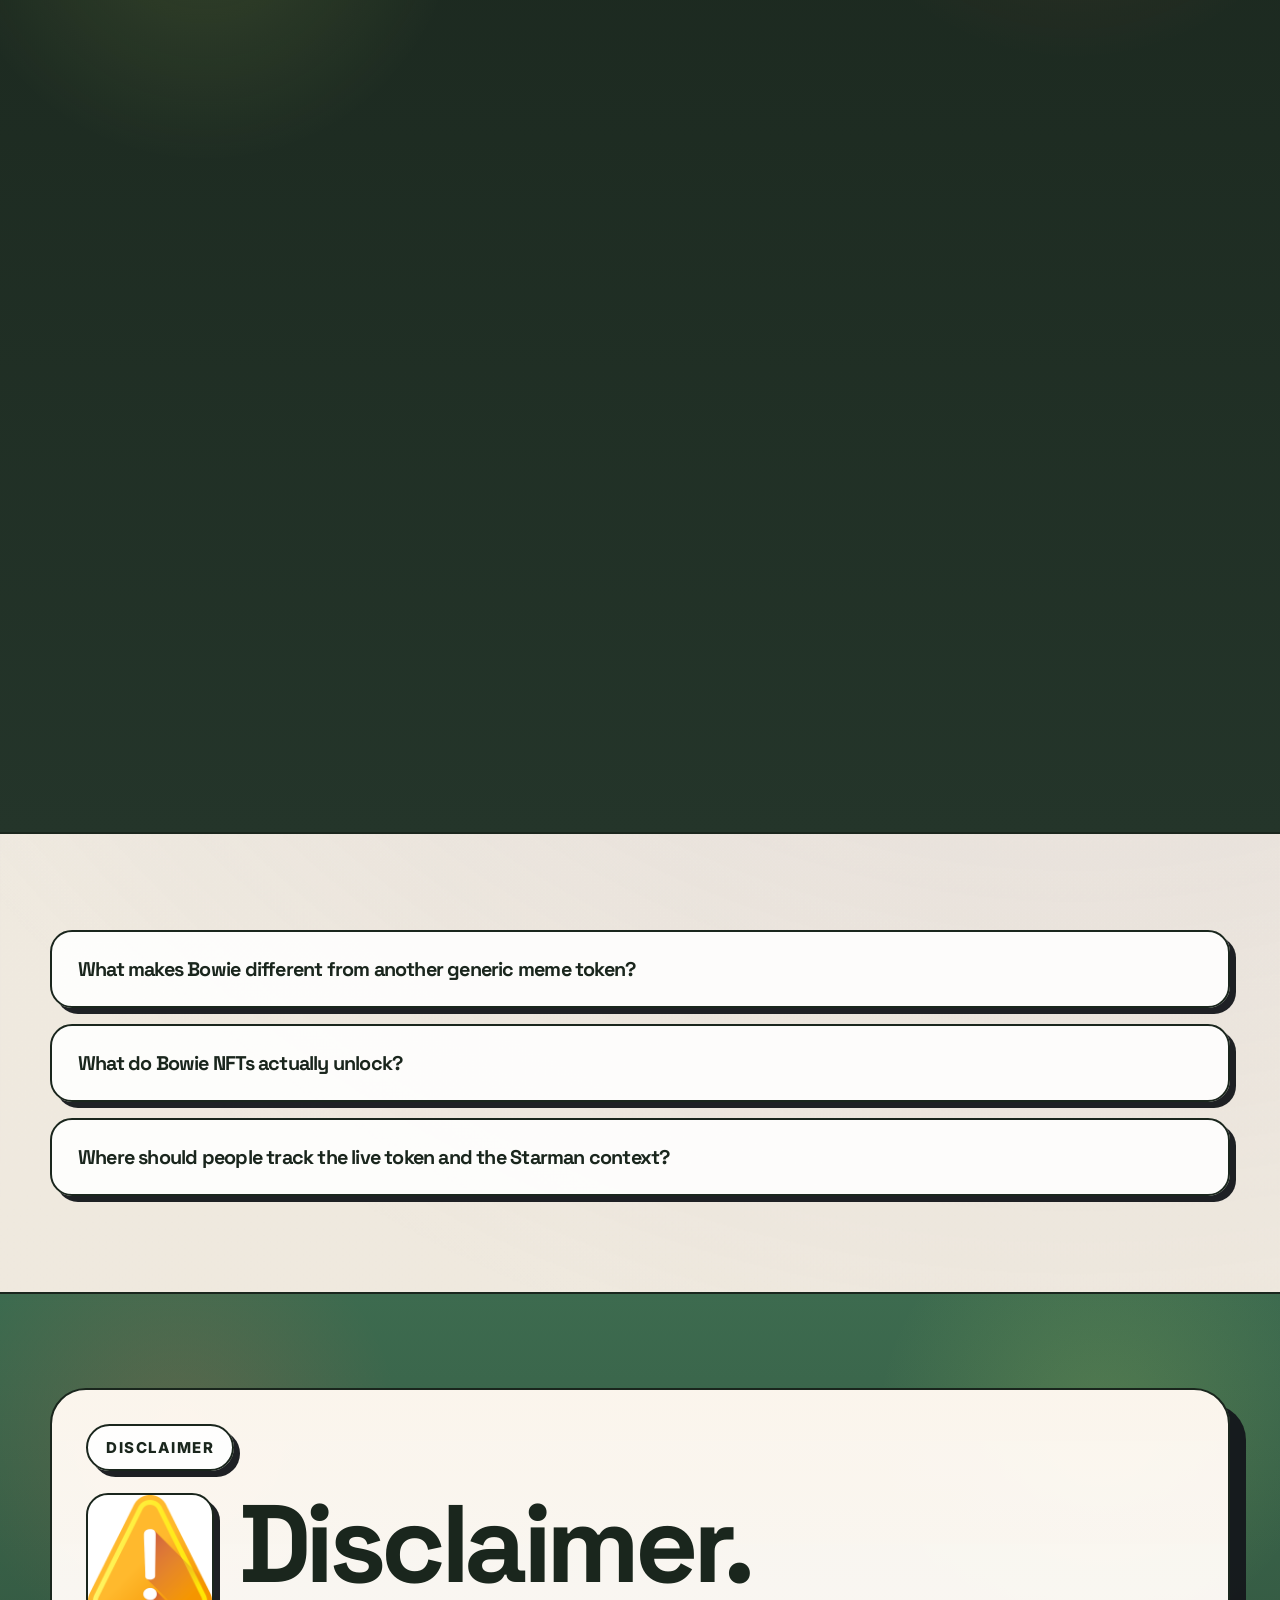
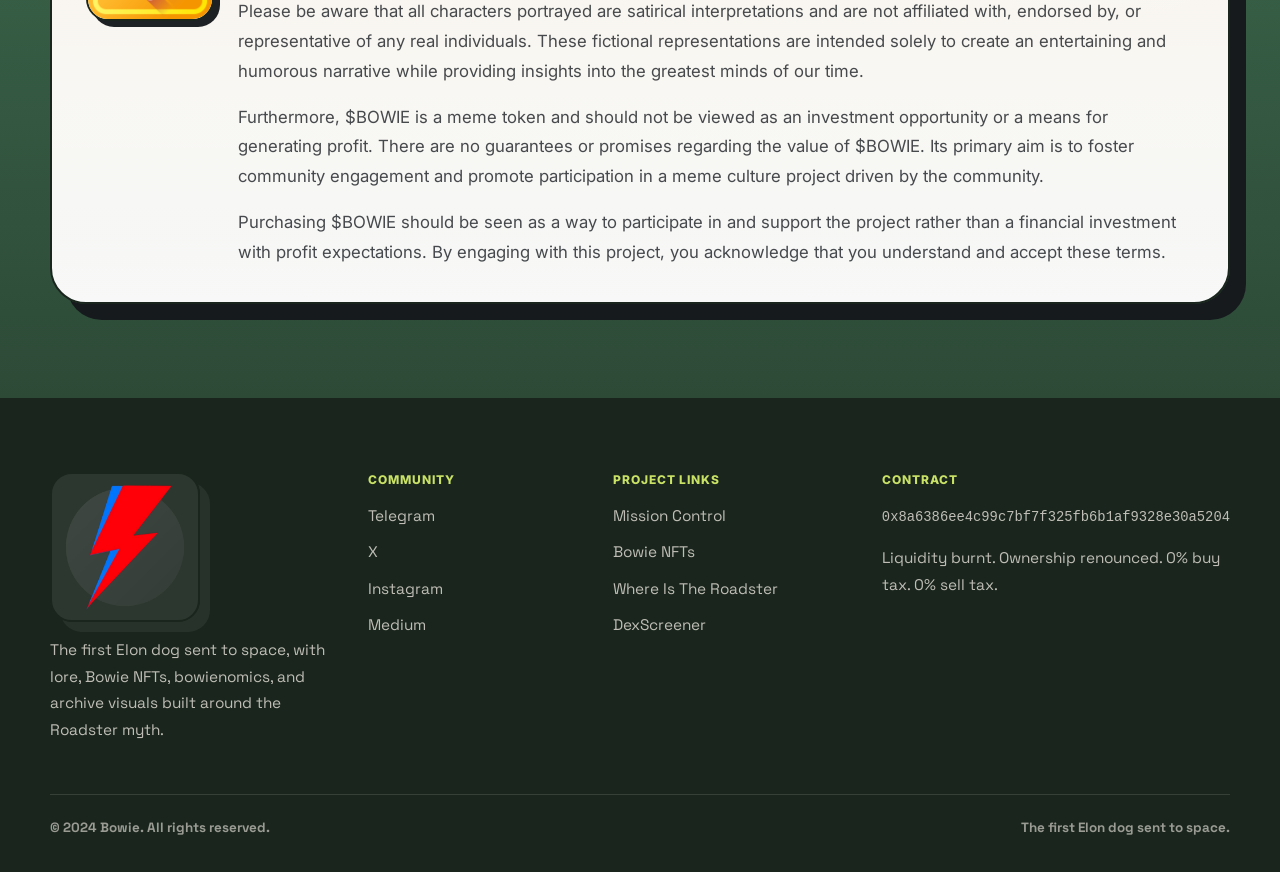
==== commit 0a9455b2: "Publish latest Bowie homepage" ====
--- a/index.html
+++ b/index.html
@@ -1,1167 +1,2953 @@
 <!DOCTYPE html>
-<html lang="en-US">
+<html lang="en">
 <head>
-	<meta charset="UTF-8">
-	<meta name="viewport" content="width=device-width, initial-scale=1">
-	<link rel="profile" href="http://gmpg.org/xfn/11">
-	<link rel="pingback" href="/xmlrpc.php">
-	<title>Bowie</title>
-<meta name="robots" content="max-image-preview:large">
-<link rel="dns-prefetch" href="//fonts.googleapis.com">
-<link rel="alternate" type="application/rss+xml" title="Bowie &raquo; Feed" href="/feed/">
-<link rel="alternate" type="application/rss+xml" title="Bowie &raquo; Comments Feed" href="/comments/feed/">
-<script>
-window._wpemojiSettings = {"baseUrl":"https:\/\/s.w.org\/images\/core\/emoji\/15.0.3\/72x72\/","ext":".png","svgUrl":"https:\/\/s.w.org\/images\/core\/emoji\/15.0.3\/svg\/","svgExt":".svg","source":{"concatemoji":"\/wp-includes\/js\/wp-emoji-release.min.js?ver=6.6.2"}};
-/*! This file is auto-generated */
-!function(i,n){var o,s,e;function c(e){try{var t={supportTests:e,timestamp:(new Date).valueOf()};sessionStorage.setItem(o,JSON.stringify(t))}catch(e){}}function p(e,t,n){e.clearRect(0,0,e.canvas.width,e.canvas.height),e.fillText(t,0,0);var t=new Uint32Array(e.getImageData(0,0,e.canvas.width,e.canvas.height).data),r=(e.clearRect(0,0,e.canvas.width,e.canvas.height),e.fillText(n,0,0),new Uint32Array(e.getImageData(0,0,e.canvas.width,e.canvas.height).data));return t.every(function(e,t){return e===r[t]})}function u(e,t,n){switch(t){case"flag":return n(e,"🏳️‍⚧️","🏳️​⚧️")?!1:!n(e,"🇺🇳","🇺​🇳")&&!n(e,"🏴󠁧󠁢󠁥󠁮󠁧󠁿","🏴​󠁧​󠁢​󠁥​󠁮​󠁧​󠁿");case"emoji":return!n(e,"🐦‍⬛","🐦​⬛")}return!1}function f(e,t,n){var r="undefined"!=typeof WorkerGlobalScope&&self instanceof WorkerGlobalScope?new OffscreenCanvas(300,150):i.createElement("canvas"),a=r.getContext("2d",{willReadFrequently:!0}),o=(a.textBaseline="top",a.font="600 32px Arial",{});return e.forEach(function(e){o[e]=t(a,e,n)}),o}function t(e){var t=i.createElement("script");t.src=e,t.defer=!0,i.head.appendChild(t)}"undefined"!=typeof Promise&&(o="wpEmojiSettingsSupports",s=["flag","emoji"],n.supports={everything:!0,everythingExceptFlag:!0},e=new Promise(function(e){i.addEventListener("DOMContentLoaded",e,{once:!0})}),new Promise(function(t){var n=function(){try{var e=JSON.parse(sessionStorage.getItem(o));if("object"==typeof e&&"number"==typeof e.timestamp&&(new Date).valueOf()<e.timestamp+604800&&"object"==typeof e.supportTests)return e.supportTests}catch(e){}return null}();if(!n){if("undefined"!=typeof Worker&&"undefined"!=typeof OffscreenCanvas&&"undefined"!=typeof URL&&URL.createObjectURL&&"undefined"!=typeof Blob)try{var e="postMessage("+f.toString()+"("+[JSON.stringify(s),u.toString(),p.toString()].join(",")+"));",r=new Blob([e],{type:"text/javascript"}),a=new Worker(URL.createObjectURL(r),{name:"wpTestEmojiSupports"});return void(a.onmessage=function(e){c(n=e.data),a.terminate(),t(n)})}catch(e){}c(n=f(s,u,p))}t(n)}).then(function(e){for(var t in e)n.supports[t]=e[t],n.supports.everything=n.supports.everything&&n.supports[t],"flag"!==t&&(n.supports.everythingExceptFlag=n.supports.everythingExceptFlag&&n.supports[t]);n.supports.everythingExceptFlag=n.supports.everythingExceptFlag&&!n.supports.flag,n.DOMReady=!1,n.readyCallback=function(){n.DOMReady=!0}}).then(function(){return e}).then(function(){var e;n.supports.everything||(n.readyCallback(),(e=n.source||{}).concatemoji?t(e.concatemoji):e.wpemoji&&e.twemoji&&(t(e.twemoji),t(e.wpemoji)))}))}((window,document),window._wpemojiSettings);
-</script>
-<link rel="stylesheet" id="hfe-widgets-style-css" href="/wp-content/plugins/header-footer-elementor/inc/widgets-css/frontend.css?ver=1.6.43" media="all">
-<style id="wp-emoji-styles-inline-css">img.wp-smiley, img.emoji {
-		display: inline !important;
-		border: none !important;
-		box-shadow: none !important;
-		height: 1em !important;
-		width: 1em !important;
-		margin: 0 0.07em !important;
-		vertical-align: -0.1em !important;
-		background: none !important;
-		padding: 0 !important;
-	}</style>
-<style id="classic-theme-styles-inline-css">/*! This file is auto-generated */
-.wp-block-button__link{color:#fff;background-color:#32373c;border-radius:9999px;box-shadow:none;text-decoration:none;padding:calc(.667em + 2px) calc(1.333em + 2px);font-size:1.125em}.wp-block-file__button{background:#32373c;color:#fff;text-decoration:none}</style>
-<style id="global-styles-inline-css">:root{--wp--preset--aspect-ratio--square: 1;--wp--preset--aspect-ratio--4-3: 4/3;--wp--preset--aspect-ratio--3-4: 3/4;--wp--preset--aspect-ratio--3-2: 3/2;--wp--preset--aspect-ratio--2-3: 2/3;--wp--preset--aspect-ratio--16-9: 16/9;--wp--preset--aspect-ratio--9-16: 9/16;--wp--preset--color--black: #000000;--wp--preset--color--cyan-bluish-gray: #abb8c3;--wp--preset--color--white: #ffffff;--wp--preset--color--pale-pink: #f78da7;--wp--preset--color--vivid-red: #cf2e2e;--wp--preset--color--luminous-vivid-orange: #ff6900;--wp--preset--color--luminous-vivid-amber: #fcb900;--wp--preset--color--light-green-cyan: #7bdcb5;--wp--preset--color--vivid-green-cyan: #00d084;--wp--preset--color--pale-cyan-blue: #8ed1fc;--wp--preset--color--vivid-cyan-blue: #0693e3;--wp--preset--color--vivid-purple: #9b51e0;--wp--preset--gradient--vivid-cyan-blue-to-vivid-purple: linear-gradient(135deg,rgba(6,147,227,1) 0%,rgb(155,81,224) 100%);--wp--preset--gradient--light-green-cyan-to-vivid-green-cyan: linear-gradient(135deg,rgb(122,220,180) 0%,rgb(0,208,130) 100%);--wp--preset--gradient--luminous-vivid-amber-to-luminous-vivid-orange: linear-gradient(135deg,rgba(252,185,0,1) 0%,rgba(255,105,0,1) 100%);--wp--preset--gradient--luminous-vivid-orange-to-vivid-red: linear-gradient(135deg,rgba(255,105,0,1) 0%,rgb(207,46,46) 100%);--wp--preset--gradient--very-light-gray-to-cyan-bluish-gray: linear-gradient(135deg,rgb(238,238,238) 0%,rgb(169,184,195) 100%);--wp--preset--gradient--cool-to-warm-spectrum: linear-gradient(135deg,rgb(74,234,220) 0%,rgb(151,120,209) 20%,rgb(207,42,186) 40%,rgb(238,44,130) 60%,rgb(251,105,98) 80%,rgb(254,248,76) 100%);--wp--preset--gradient--blush-light-purple: linear-gradient(135deg,rgb(255,206,236) 0%,rgb(152,150,240) 100%);--wp--preset--gradient--blush-bordeaux: linear-gradient(135deg,rgb(254,205,165) 0%,rgb(254,45,45) 50%,rgb(107,0,62) 100%);--wp--preset--gradient--luminous-dusk: linear-gradient(135deg,rgb(255,203,112) 0%,rgb(199,81,192) 50%,rgb(65,88,208) 100%);--wp--preset--gradient--pale-ocean: linear-gradient(135deg,rgb(255,245,203) 0%,rgb(182,227,212) 50%,rgb(51,167,181) 100%);--wp--preset--gradient--electric-grass: linear-gradient(135deg,rgb(202,248,128) 0%,rgb(113,206,126) 100%);--wp--preset--gradient--midnight: linear-gradient(135deg,rgb(2,3,129) 0%,rgb(40,116,252) 100%);--wp--preset--font-size--small: 13px;--wp--preset--font-size--medium: 20px;--wp--preset--font-size--large: 36px;--wp--preset--font-size--x-large: 42px;--wp--preset--spacing--20: 0.44rem;--wp--preset--spacing--30: 0.67rem;--wp--preset--spacing--40: 1rem;--wp--preset--spacing--50: 1.5rem;--wp--preset--spacing--60: 2.25rem;--wp--preset--spacing--70: 3.38rem;--wp--preset--spacing--80: 5.06rem;--wp--preset--shadow--natural: 6px 6px 9px rgba(0, 0, 0, 0.2);--wp--preset--shadow--deep: 12px 12px 50px rgba(0, 0, 0, 0.4);--wp--preset--shadow--sharp: 6px 6px 0px rgba(0, 0, 0, 0.2);--wp--preset--shadow--outlined: 6px 6px 0px -3px rgba(255, 255, 255, 1), 6px 6px rgba(0, 0, 0, 1);--wp--preset--shadow--crisp: 6px 6px 0px rgba(0, 0, 0, 1);}:where(.is-layout-flex){gap: 0.5em;}:where(.is-layout-grid){gap: 0.5em;}body .is-layout-flex{display: flex;}.is-layout-flex{flex-wrap: wrap;align-items: center;}.is-layout-flex > :is(*, div){margin: 0;}body .is-layout-grid{display: grid;}.is-layout-grid > :is(*, div){margin: 0;}:where(.wp-block-columns.is-layout-flex){gap: 2em;}:where(.wp-block-columns.is-layout-grid){gap: 2em;}:where(.wp-block-post-template.is-layout-flex){gap: 1.25em;}:where(.wp-block-post-template.is-layout-grid){gap: 1.25em;}.has-black-color{color: var(--wp--preset--color--black) !important;}.has-cyan-bluish-gray-color{color: var(--wp--preset--color--cyan-bluish-gray) !important;}.has-white-color{color: var(--wp--preset--color--white) !important;}.has-pale-pink-color{color: var(--wp--preset--color--pale-pink) !important;}.has-vivid-red-color{color: var(--wp--preset--color--vivid-red) !important;}.has-luminous-vivid-orange-color{color: var(--wp--preset--color--luminous-vivid-orange) !important;}.has-luminous-vivid-amber-color{color: var(--wp--preset--color--luminous-vivid-amber) !important;}.has-light-green-cyan-color{color: var(--wp--preset--color--light-green-cyan) !important;}.has-vivid-green-cyan-color{color: var(--wp--preset--color--vivid-green-cyan) !important;}.has-pale-cyan-blue-color{color: var(--wp--preset--color--pale-cyan-blue) !important;}.has-vivid-cyan-blue-color{color: var(--wp--preset--color--vivid-cyan-blue) !important;}.has-vivid-purple-color{color: var(--wp--preset--color--vivid-purple) !important;}.has-black-background-color{background-color: var(--wp--preset--color--black) !important;}.has-cyan-bluish-gray-background-color{background-color: var(--wp--preset--color--cyan-bluish-gray) !important;}.has-white-background-color{background-color: var(--wp--preset--color--white) !important;}.has-pale-pink-background-color{background-color: var(--wp--preset--color--pale-pink) !important;}.has-vivid-red-background-color{background-color: var(--wp--preset--color--vivid-red) !important;}.has-luminous-vivid-orange-background-color{background-color: var(--wp--preset--color--luminous-vivid-orange) !important;}.has-luminous-vivid-amber-background-color{background-color: var(--wp--preset--color--luminous-vivid-amber) !important;}.has-light-green-cyan-background-color{background-color: var(--wp--preset--color--light-green-cyan) !important;}.has-vivid-green-cyan-background-color{background-color: var(--wp--preset--color--vivid-green-cyan) !important;}.has-pale-cyan-blue-background-color{background-color: var(--wp--preset--color--pale-cyan-blue) !important;}.has-vivid-cyan-blue-background-color{background-color: var(--wp--preset--color--vivid-cyan-blue) !important;}.has-vivid-purple-background-color{background-color: var(--wp--preset--color--vivid-purple) !important;}.has-black-border-color{border-color: var(--wp--preset--color--black) !important;}.has-cyan-bluish-gray-border-color{border-color: var(--wp--preset--color--cyan-bluish-gray) !important;}.has-white-border-color{border-color: var(--wp--preset--color--white) !important;}.has-pale-pink-border-color{border-color: var(--wp--preset--color--pale-pink) !important;}.has-vivid-red-border-color{border-color: var(--wp--preset--color--vivid-red) !important;}.has-luminous-vivid-orange-border-color{border-color: var(--wp--preset--color--luminous-vivid-orange) !important;}.has-luminous-vivid-amber-border-color{border-color: var(--wp--preset--color--luminous-vivid-amber) !important;}.has-light-green-cyan-border-color{border-color: var(--wp--preset--color--light-green-cyan) !important;}.has-vivid-green-cyan-border-color{border-color: var(--wp--preset--color--vivid-green-cyan) !important;}.has-pale-cyan-blue-border-color{border-color: var(--wp--preset--color--pale-cyan-blue) !important;}.has-vivid-cyan-blue-border-color{border-color: var(--wp--preset--color--vivid-cyan-blue) !important;}.has-vivid-purple-border-color{border-color: var(--wp--preset--color--vivid-purple) !important;}.has-vivid-cyan-blue-to-vivid-purple-gradient-background{background: var(--wp--preset--gradient--vivid-cyan-blue-to-vivid-purple) !important;}.has-light-green-cyan-to-vivid-green-cyan-gradient-background{background: var(--wp--preset--gradient--light-green-cyan-to-vivid-green-cyan) !important;}.has-luminous-vivid-amber-to-luminous-vivid-orange-gradient-background{background: var(--wp--preset--gradient--luminous-vivid-amber-to-luminous-vivid-orange) !important;}.has-luminous-vivid-orange-to-vivid-red-gradient-background{background: var(--wp--preset--gradient--luminous-vivid-orange-to-vivid-red) !important;}.has-very-light-gray-to-cyan-bluish-gray-gradient-background{background: var(--wp--preset--gradient--very-light-gray-to-cyan-bluish-gray) !important;}.has-cool-to-warm-spectrum-gradient-background{background: var(--wp--preset--gradient--cool-to-warm-spectrum) !important;}.has-blush-light-purple-gradient-background{background: var(--wp--preset--gradient--blush-light-purple) !important;}.has-blush-bordeaux-gradient-background{background: var(--wp--preset--gradient--blush-bordeaux) !important;}.has-luminous-dusk-gradient-background{background: var(--wp--preset--gradient--luminous-dusk) !important;}.has-pale-ocean-gradient-background{background: var(--wp--preset--gradient--pale-ocean) !important;}.has-electric-grass-gradient-background{background: var(--wp--preset--gradient--electric-grass) !important;}.has-midnight-gradient-background{background: var(--wp--preset--gradient--midnight) !important;}.has-small-font-size{font-size: var(--wp--preset--font-size--small) !important;}.has-medium-font-size{font-size: var(--wp--preset--font-size--medium) !important;}.has-large-font-size{font-size: var(--wp--preset--font-size--large) !important;}.has-x-large-font-size{font-size: var(--wp--preset--font-size--x-large) !important;}
-:where(.wp-block-post-template.is-layout-flex){gap: 1.25em;}:where(.wp-block-post-template.is-layout-grid){gap: 1.25em;}
-:where(.wp-block-columns.is-layout-flex){gap: 2em;}:where(.wp-block-columns.is-layout-grid){gap: 2em;}
-:root :where(.wp-block-pullquote){font-size: 1.5em;line-height: 1.6;}</style>
-<link rel="stylesheet" id="hfe-style-css" href="/wp-content/plugins/header-footer-elementor/assets/css/header-footer-elementor.css?ver=1.6.43" media="all">
-<link rel="stylesheet" id="elementor-frontend-css" href="/wp-content/plugins/elementor/assets/css/frontend-lite.min.css?ver=3.23.4" media="all">
-<link rel="stylesheet" id="swiper-css" href="/wp-content/plugins/elementor/assets/lib/swiper/v8/css/swiper.min.css?ver=8.4.5" media="all">
-<link rel="stylesheet" id="elementor-post-12-css" href="/wp-content/uploads/elementor/css/post-12.css?ver=1729372031" media="all">
-<link rel="stylesheet" id="elementor-pro-css" href="/wp-content/plugins/elementor-pro/assets/css/frontend-lite.min.css?ver=3.23.3" media="all">
-<link rel="stylesheet" id="elementor-post-57-css" href="/wp-content/uploads/elementor/css/post-57.css?ver=1729507685" media="all">
-<style id="bowie-homepage-performance-fixes">
-html{scroll-behavior:smooth;}
-body.home{margin:0;background-color:transparent;--bowie-hero-pan:0px;}
-#about,#nfts,#bowienomics,#utilities{scroll-margin-top:124px;}
-#top{scroll-margin-top:0;}
-.bowie-mobile-drawer-extras,
-.bowie-mobile-drawer-shade,
-.bowie-mobile-hero-stage,
-.bowie-mobile-hero-shell,
-.bowie-mobile-header-actions,
-.bowie-mobile-topbar{display:none;}
-body.home #masthead{position:fixed;top:0;left:0;right:0;z-index:4000;padding:0 20px;pointer-events:none;}
-body.home #masthead .elementor-32{max-width:1680px;margin:0 auto;pointer-events:auto;}
-body.home #masthead .elementor-element.elementor-element-50931d6,
-body.home #masthead .elementor-element.elementor-element-41eda6e{border:none;border-radius:0;background:transparent !important;backdrop-filter:none;-webkit-backdrop-filter:none;box-shadow:none;padding:4px 24px 8px !important;}
-body.home #masthead .elementor-element.elementor-element-50931d6:not(.elementor-motion-effects-element-type-background),
-body.home #masthead .elementor-element.elementor-element-41eda6e:not(.elementor-motion-effects-element-type-background){background-image:none !important;background-color:transparent !important;}
-body.home #masthead .elementor-element.elementor-element-b23b4f5 img,
-body.home #masthead .elementor-element.elementor-element-56fd8a4 img{width:118px;}
-body.home #masthead .elementor-element.elementor-element-a310e1e,
-body.home #masthead .elementor-element.elementor-element-31db8af,
-body.home #masthead .elementor-element.elementor-element-b23b4f5,
-body.home #masthead .elementor-element.elementor-element-56fd8a4{overflow:visible;}
-body.home #masthead .bowie-mission-link{position:relative;display:inline-flex;align-items:center;justify-content:center;width:156px;height:156px;filter:drop-shadow(0 12px 24px rgba(0,0,0,.32));transition:transform .2s ease,filter .2s ease;}
-body.home #masthead .bowie-mission-link:hover{transform:translateY(-2px) scale(1.02);filter:drop-shadow(0 18px 32px rgba(0,0,0,.38));}
-body.home #masthead .bowie-mission-link img{position:relative;z-index:1;display:block;width:118px;max-width:none;}
-body.home #masthead .bowie-mission-ring{position:absolute;inset:0;display:block;pointer-events:none;}
-body.home #masthead .bowie-mission-ring svg{display:block;width:100%;height:100%;overflow:visible;}
-body.home #masthead .bowie-mission-ring circle{fill:none;stroke:rgba(255,255,255,.2);stroke-width:1.25;stroke-dasharray:2 8;}
-body.home #masthead .bowie-mission-ring text{fill:rgba(255,255,255,.92);font-family:"Be Vietnam Pro",Sans-serif;font-size:12.5px;font-weight:800;letter-spacing:.24em;text-transform:uppercase;text-shadow:0 4px 14px rgba(0,0,0,.32);}
-body.home #masthead .elementor-element.elementor-element-cad530f{display:flex;align-items:center;justify-content:flex-end;gap:12px;flex-wrap:nowrap;padding-right:0;transform:translate(18px,-16px);}
-body.home #masthead .elementor-element.elementor-element-f8d3d3a{gap:14px;align-items:center;flex-wrap:nowrap;}
-body.home #masthead .elementor-element.elementor-element-a0b9a32 img,
-body.home #masthead .elementor-element.elementor-element-beb985c img,
-body.home #masthead .elementor-element.elementor-element-41ace8b img,
-body.home #masthead .elementor-element.elementor-element-17916dd img{width:68px;filter:drop-shadow(0 10px 18px rgba(0,0,0,.38));}
-body.home #masthead .elementor-element.elementor-element-3d48e0d,
-body.home #masthead .elementor-element.elementor-element-0b14c8c{flex:0 0 auto;}
-body.home #masthead .elementor-element.elementor-element-3d48e0d{transform:translateX(12px);}
-body.home #masthead .elementor-element.elementor-element-0b14c8c{margin-left:2px;transform:translateX(42px);}
-body.home #masthead .hfe-nav-menu .menu-item a.hfe-menu-item{color:#fff;text-shadow:0 4px 18px rgba(0,0,0,.45);}
-body.home #masthead .hfe-nav-menu .menu-item a.hfe-menu-item:hover{color:#c4d2ff;}
-body.home #masthead .hfe-nav-menu .menu-item:before,
-body.home #masthead .hfe-nav-menu .menu-item:after,
-body.home #masthead .hfe-nav-menu .menu-item a:before,
-body.home #masthead .hfe-nav-menu .menu-item a:after{display:none !important;content:none !important;}
-body.home #masthead .elementor-element.elementor-element-574a2cf,
-body.home #masthead .elementor-element.elementor-element-fd45934{display:flex;align-items:center;justify-content:flex-end;}
-body.home #masthead .bowie-buy-link,
-body.home #masthead .bowie-roadster-link{display:inline-flex;align-items:center;justify-content:center;width:148px;min-width:148px;min-height:48px;padding:8px 12px;border:none;border-radius:0;box-shadow:0 16px 32px rgba(0,0,0,.24);clip-path:polygon(10% 0,100% 0,90% 100%,0 100%);font-family:"Bayon",Sans-serif;font-size:16px;font-style:italic;letter-spacing:.03em;line-height:.92;color:#fff;text-decoration:none;text-transform:uppercase;transform:none;transition:transform .2s ease,filter .2s ease,box-shadow .2s ease;}
-body.home #masthead .bowie-buy-link{background:linear-gradient(90deg,#ff192b 0%,#8f48b4 42%,#2b80ff 100%);box-shadow:0 16px 32px rgba(0,0,0,.24);color:#fff;}
-body.home #masthead .bowie-roadster-link{background:linear-gradient(90deg,#ff192b 0%,#8f48b4 42%,#2b80ff 100%);}
-body.home #masthead .bowie-buy-link span,
-body.home #masthead .bowie-roadster-link span{display:inline-block;transform:none;}
-body.home #masthead .bowie-buy-link:hover,
-body.home #masthead .bowie-roadster-link:hover{transform:translateY(-2px);filter:saturate(1.08) brightness(1.04);box-shadow:0 20px 36px rgba(0,0,0,.3);}
-.elementor-57 .elementor-element.elementor-element-94b1630{position:relative;overflow:hidden;background-color:#080412;min-height:980px;margin-top:-182px !important;}
-.elementor-57 .elementor-element.elementor-element-94b1630:not(.elementor-motion-effects-element-type-background),
-.elementor-57 .elementor-element.elementor-element-94b1630 > .elementor-motion-effects-container > .elementor-motion-effects-layer{background-image:url("/wp-content/uploads/2024/10/IMG_2088-poster.jpg");background-position:center -24px !important;}
-.elementor-57 .elementor-element.elementor-element-94b1630::after{content:"";position:absolute;inset:0;background-image:url("/wp-content/uploads/2024/10/IMG_2088.gif");background-position:center -24px;background-repeat:no-repeat;background-size:cover;pointer-events:none;z-index:0;}
-.elementor-57 .elementor-element.elementor-element-94b1630 > .e-con-inner{position:relative;z-index:1;}
-.elementor-57 .elementor-element.elementor-element-b934bfa{align-items:flex-start;justify-content:flex-end;padding-top:40px;}
-.elementor-57 .elementor-element.elementor-element-5bac2d9{--spacer-size:430px;}
-.elementor-57 .elementor-element.elementor-element-c68320e{text-align:left;}
-.elementor-57 .elementor-element.elementor-element-c68320e .elementor-heading-title{max-width:11ch;font-size:clamp(40px,4.3vw,74px);line-height:.92;text-transform:uppercase;text-shadow:0 12px 30px rgba(0,0,0,.45);}
-.elementor-57 .elementor-element.elementor-element-73f46e8{text-align:left;}
-.elementor-57 .bowie-hero-kicker{margin-top:10px;display:inline-block;padding-bottom:.12em;font-family:"Bayon",Sans-serif;font-size:clamp(26px,2.6vw,46px);font-style:italic;line-height:1.08;text-transform:uppercase;color:#ff2a38;text-shadow:0 10px 24px rgba(0,0,0,.24);}
-.elementor-57 .bowie-hero-kicker .bowie-hero-highlight{color:#65ef6a;}
-.elementor-57 .elementor-element.elementor-element-d731fd3{text-align:left;max-width:620px;color:#f3f4ff;font-size:18px;line-height:1.6;text-shadow:0 10px 30px rgba(0,0,0,.38);}
-.elementor-57 .elementor-element.elementor-element-effb1a5 > .elementor-widget-container{margin:16px 0 0 0;}
-.elementor-57 .elementor-element.elementor-element-effb1a5 img{width:286px;}
-@media (max-width: 1024px){
-body.home #masthead{top:0;padding:0 12px;}
-body.home #masthead .elementor-element.elementor-element-50931d6,
-body.home #masthead .elementor-element.elementor-element-41eda6e{padding:4px 16px 8px !important;}
-body.home #masthead .elementor-element.elementor-element-b23b4f5 img,
-body.home #masthead .elementor-element.elementor-element-56fd8a4 img{width:88px;}
-body.home #masthead .bowie-mission-link{width:124px;height:124px;}
-body.home #masthead .bowie-mission-link img{width:88px;}
-body.home #masthead .bowie-mission-ring text{font-size:9.25px;letter-spacing:.21em;}
-body.home #masthead .elementor-element.elementor-element-cad530f{gap:16px;padding-right:0;transform:none;}
-body.home #masthead .elementor-element.elementor-element-a0b9a32 img,
-body.home #masthead .elementor-element.elementor-element-beb985c img,
-body.home #masthead .elementor-element.elementor-element-41ace8b img,
-body.home #masthead .elementor-element.elementor-element-17916dd img{width:58px;}
-body.home #masthead .elementor-element.elementor-element-3d48e0d{transform:none;}
-body.home #masthead .elementor-element.elementor-element-0b14c8c{margin-left:8px;transform:none;}
-body.home #masthead .bowie-buy-link,
-body.home #masthead .bowie-roadster-link{width:148px;min-width:148px;min-height:50px;padding:8px 12px;font-size:16px;}
-.elementor-57 .elementor-element.elementor-element-94b1630{min-height:860px;margin-top:-136px !important;}
-.elementor-57 .elementor-element.elementor-element-94b1630 > .elementor-motion-effects-container > .elementor-motion-effects-layer{background-position:58% -10px !important;}
-.elementor-57 .elementor-element.elementor-element-94b1630::after{background-position:58% -10px;}
-.elementor-57 .elementor-element.elementor-element-5bac2d9{--spacer-size:360px;}
-}
-@media (max-width: 767px){
-body.home{overflow-x:hidden;}
-body.home.bowie-mobile-menu-open{overflow:hidden;}
-body.home .page-header{display:none;}
-body.home #masthead{padding:8px 10px 0;}
-body.home #masthead .elementor-32{width:100%;max-width:none;}
-body.home .bowie-mobile-hero-shell{display:block;position:relative;overflow:hidden;padding:108px 16px 42px;background:radial-gradient(circle at 82% 6%,rgba(255,224,116,.18) 0%,rgba(255,224,116,0) 24%),linear-gradient(180deg,#06030f 0%,#07101f 58%,#081026 100%);}
-body.home .bowie-mobile-topbar{position:fixed;top:8px;left:10px;right:10px;display:flex;align-items:flex-start;justify-content:space-between;min-height:66px;z-index:4003;}
-body.home .bowie-mobile-topbar-logo{position:absolute;top:-6px;left:50%;transform:translateX(-50%);pointer-events:auto;overflow:visible;}
-body.home .bowie-mobile-topbar-logo .bowie-mission-link{width:92px;height:92px;display:inline-flex;align-items:center;justify-content:center;}
-body.home .bowie-mobile-topbar-logo .bowie-mission-link img{display:block;width:72px;max-width:none;}
-body.home .bowie-mobile-topbar-logo .bowie-mission-ring text{font-size:6.25px;letter-spacing:.18em;}
-body.home .bowie-mobile-topbar-logo .bowie-mission-ring circle{stroke-width:1.1;}
-body.home .bowie-mobile-topbar-toggle{position:absolute;top:8px;left:0;display:flex;flex-direction:column;align-items:center;justify-content:center;gap:4px;width:44px;height:44px;padding:0;border:0;border-radius:14px;background:rgba(8,4,18,.88);box-shadow:0 18px 34px rgba(0,0,0,.28);backdrop-filter:blur(12px);-webkit-backdrop-filter:blur(12px);}
-body.home .bowie-mobile-topbar-toggle span{display:block;width:18px;height:2px;border-radius:999px;background:#fff;}
-body.home .bowie-mobile-topbar-actions{position:absolute;top:12px;right:0;display:flex;align-items:center;gap:4px;}
-body.home .bowie-mobile-topbar-social{display:flex;align-items:center;justify-content:center;width:24px;height:24px;filter:drop-shadow(0 8px 16px rgba(0,0,0,.28));}
-body.home .bowie-mobile-topbar-social img{display:block;width:100%;height:100%;}
-body.home .bowie-mobile-topbar-buy{display:inline-flex;align-items:center;justify-content:center;width:68px;min-width:68px;min-height:28px;padding:4px 5px;border:none;border-radius:0;clip-path:polygon(10% 0,100% 0,90% 100%,0 100%);background:linear-gradient(90deg,#ff192b 0%,#8f48b4 42%,#2b80ff 100%);color:#fff;text-decoration:none;text-transform:uppercase;font-family:"Bayon",Sans-serif;font-size:8px;font-style:italic;letter-spacing:.03em;line-height:.92;box-shadow:0 14px 26px rgba(0,0,0,.26);}
-body.home .bowie-mobile-topbar-buy span{display:block;}
-body.home .bowie-mobile-top-anchor{position:absolute;top:0;left:0;}
-body.home .bowie-mobile-hero-copy{position:relative;z-index:1;padding-top:0;}
-body.home .bowie-mobile-hero-title{margin:0;max-width:8.2ch;font-family:"Bayon",sans-serif;font-size:clamp(42px,12.6vw,60px);font-style:italic;line-height:.88;text-transform:uppercase;color:#fff;text-shadow:0 18px 36px rgba(0,0,0,.22);}
-body.home .bowie-mobile-hero-text{margin-top:16px;max-width:100%;width:100%;white-space:normal;color:rgba(255,255,255,.92);font-family:"Bayon",sans-serif;font-size:17px;font-style:italic;line-height:1.58;text-shadow:0 12px 28px rgba(0,0,0,.18);}
-body.home .bowie-mobile-hero-text p{margin:0 0 14px;white-space:normal;overflow-wrap:anywhere;}
-body.home .bowie-mobile-hero-buy{margin-top:22px;}
-body.home .bowie-mobile-hero-buy img{display:block;width:min(84vw,320px);}
-body.home #masthead .elementor-element.elementor-element-41eda6e{position:static;width:0 !important;min-height:0;padding:0 !important;overflow:visible;}
-body.home #masthead .elementor-element.elementor-element-31db8af,
-body.home #masthead .bowie-mobile-header-actions{display:none !important;}
-body.home #masthead .elementor-element.elementor-element-4a6c8e5{position:fixed;top:-9999px;left:-9999px;min-width:0;z-index:2;padding-top:0;}
-body.home #masthead .elementor-element.elementor-element-56fd8a4 img{width:72px;}
-body.home #masthead .elementor-element.elementor-element-ab9ce3c{width:auto;}
-body.home #masthead .elementor-element.elementor-element-ab9ce3c .hfe-nav-menu__toggle{display:flex;align-items:center;justify-content:center;width:44px;height:44px;border-radius:14px;background:rgba(8,4,18,.88);box-shadow:0 18px 34px rgba(0,0,0,.28);backdrop-filter:blur(12px);-webkit-backdrop-filter:blur(12px);}
-body.home #masthead .elementor-element.elementor-element-ab9ce3c .hfe-nav-menu-icon svg{width:18px;height:18px;fill:#fff;}
-body.home #masthead .elementor-element.elementor-element-ab9ce3c .hfe-nav-menu__layout-horizontal{position:fixed;top:0;left:0;width:min(86vw,340px);height:100dvh !important;padding:84px 18px 28px;background:linear-gradient(180deg,rgba(8,4,18,.97) 0%,rgba(13,10,32,.97) 100%);box-shadow:28px 0 60px rgba(0,0,0,.42);visibility:visible !important;opacity:1 !important;transform:translateX(-108%);transition:transform .3s ease;z-index:3999;overflow-y:auto;}
-body.home #masthead .elementor-element.elementor-element-ab9ce3c .hfe-active-menu + .hfe-nav-menu__layout-horizontal{transform:translateX(0);}
-body.home #masthead .elementor-element.elementor-element-ab9ce3c .hfe-nav-menu__layout-horizontal .hfe-nav-menu{visibility:visible !important;opacity:1 !important;display:flex;flex-direction:column;align-items:stretch;gap:10px;}
-body.home #masthead .elementor-element.elementor-element-ab9ce3c .hfe-nav-menu__layout-horizontal li.menu-item{width:100%;margin:0;}
-body.home #masthead .elementor-element.elementor-element-ab9ce3c .hfe-nav-menu__layout-horizontal a.hfe-menu-item,
-body.home #masthead .elementor-element.elementor-element-ab9ce3c .hfe-nav-menu__layout-horizontal a.hfe-sub-menu-item{display:flex;align-items:center;justify-content:space-between;width:100%;padding:16px 18px;background:rgba(255,255,255,.04);border:1px solid rgba(255,255,255,.08);font-size:20px;line-height:1.05;text-transform:uppercase;text-shadow:none;}
-body.home #masthead .elementor-element.elementor-element-ab9ce3c .hfe-nav-menu__layout-horizontal .sub-menu{position:static;background:transparent;box-shadow:none;display:none;padding:8px 0 0 0;margin:0;visibility:visible !important;opacity:1 !important;height:auto !important;}
-body.home #masthead .elementor-element.elementor-element-ab9ce3c .hfe-nav-menu__layout-horizontal .menu-active > .sub-menu{display:block;}
-body.home #masthead .elementor-element.elementor-element-ab9ce3c .hfe-nav-menu__layout-horizontal .hfe-has-submenu-container{width:100%;}
-body.home #masthead .bowie-mobile-drawer-extras{display:flex;flex-direction:column;gap:16px;padding-top:18px;}
-body.home #masthead .bowie-mobile-socials{display:grid;grid-template-columns:repeat(4,minmax(0,1fr));gap:10px;}
-body.home #masthead .bowie-mobile-socials a{display:flex;align-items:center;justify-content:center;padding:10px;border-radius:14px;background:rgba(255,255,255,.05);border:1px solid rgba(255,255,255,.08);}
-body.home #masthead .bowie-mobile-socials img{width:42px;height:42px;display:block;filter:drop-shadow(0 8px 16px rgba(0,0,0,.28));}
-body.home #masthead .bowie-mobile-cta-stack{display:flex;flex-direction:column;gap:12px;}
-body.home #masthead .bowie-mobile-drawer-extras .bowie-buy-link,
-body.home #masthead .bowie-mobile-drawer-extras .bowie-roadster-link{width:100%;min-width:0;min-height:54px;font-size:19px;}
-body.home #masthead .bowie-mobile-drawer-shade{display:block;position:fixed;inset:0;background:rgba(3,2,9,.56);opacity:0;pointer-events:none;transition:opacity .25s ease;z-index:3998;}
-body.home.bowie-mobile-menu-open #masthead .bowie-mobile-drawer-shade{opacity:1;pointer-events:auto;}
-body.home #masthead .elementor-element.elementor-element-cad530f{transform:none;}
-body.home #masthead .elementor-element.elementor-element-3d48e0d,
-body.home #masthead .elementor-element.elementor-element-0b14c8c{display:none;}
-.elementor-57 .elementor-element.elementor-element-94b1630{min-height:auto;margin-top:-110px !important;padding:0 0 40px;background:radial-gradient(circle at 78% 6%,rgba(255,224,116,.18) 0%,rgba(255,224,116,0) 24%),linear-gradient(180deg,#06030f 0%,#07101f 58%,#081026 100%) !important;}
-.elementor-57 #top-hero{display:none !important;}
-.elementor-57 .elementor-element.elementor-element-94b1630 > .elementor-motion-effects-container{display:none !important;}
-.elementor-57 .elementor-element.elementor-element-94b1630:not(.elementor-motion-effects-element-type-background),
-.elementor-57 .elementor-element.elementor-element-94b1630 > .elementor-motion-effects-container > .elementor-motion-effects-layer{background:none !important;}
-.elementor-57 .elementor-element.elementor-element-94b1630::after,
-.elementor-57 .elementor-element.elementor-element-94b1630::before{display:none;}
-.elementor-57 .elementor-element.elementor-element-94b1630 > .e-con-inner{display:flex;flex-direction:column;gap:24px;padding:124px 16px 0;}
-.elementor-57 .elementor-element.elementor-element-ff5fcaf{display:none;}
-.elementor-57 .elementor-element.elementor-element-b934bfa{align-items:flex-start;justify-content:flex-start;padding:0;gap:0;width:100%;}
-.elementor-57 .elementor-element.elementor-element-5bac2d9{display:none;}
-.elementor-57 .elementor-element.elementor-element-c68320e .elementor-heading-title{max-width:8.2ch;font-size:clamp(42px,12.6vw,60px);line-height:.88;text-shadow:0 18px 36px rgba(0,0,0,.22);}
-.elementor-57 .bowie-hero-kicker{font-size:clamp(28px,8.3vw,40px);line-height:1.04;margin-top:12px;}
-.elementor-57 .elementor-element.elementor-element-d731fd3{font-size:19px;line-height:1.62;max-width:none;color:rgba(255,255,255,.92);text-shadow:0 12px 28px rgba(0,0,0,.18);}
-.elementor-57 .elementor-element.elementor-element-effb1a5 > .elementor-widget-container{margin:22px 0 0 0;}
-.elementor-57 .elementor-element.elementor-element-effb1a5 img{width:min(84vw,320px);}
-.elementor-57 .bowie-mobile-hero-stage{display:block;position:relative;width:100%;margin-top:26px;border-radius:30px;overflow:hidden;background:linear-gradient(180deg,rgba(8,4,18,.78) 0%,rgba(12,10,30,.42) 100%);box-shadow:0 26px 52px rgba(0,0,0,.34);}
-.elementor-57 .bowie-mobile-hero-track{overflow-x:auto;overflow-y:hidden;-webkit-overflow-scrolling:touch;scrollbar-width:none;touch-action:pan-x;overscroll-behavior-x:contain;}
-.elementor-57 .bowie-mobile-hero-track::-webkit-scrollbar{display:none;}
-.elementor-57 .bowie-mobile-hero-scene{position:relative;width:max(820px,210vw);height:430px;background-image:url("/wp-content/uploads/2024/10/IMG_2088.gif"),url("/wp-content/uploads/2024/10/IMG_2088-poster.jpg");background-repeat:no-repeat;background-position:center top,center top;background-size:auto 100%,auto 100%;}
-.elementor-57 .bowie-mobile-hero-scene::after{content:"Swipe left or right to see all of Bowie";position:absolute;left:14px;right:14px;bottom:14px;display:flex;align-items:center;justify-content:center;padding:10px 14px;border-radius:999px;background:rgba(8,4,18,.74);backdrop-filter:blur(10px);-webkit-backdrop-filter:blur(10px);font-family:"Titillium Web",sans-serif;font-size:12px;font-weight:700;letter-spacing:.08em;text-transform:uppercase;color:rgba(255,255,255,.86);}
-#about,
-#bowienomics{display:flex;flex-direction:column;gap:28px;padding-left:18px;padding-right:18px;}
-#about{padding-top:24px;}
-#about .elementor-element.elementor-element-0d6aecd{order:1;}
-#about .elementor-element.elementor-element-bf6f329{order:2;}
-#nfts > .e-con-inner{display:flex;flex-direction:column;gap:28px;padding-left:18px;padding-right:18px;}
-#nfts .elementor-element.elementor-element-a4cbfca{order:1;}
-#nfts .elementor-element.elementor-element-185a1adc{order:2;}
-#bowienomics .elementor-element.elementor-element-006b789{order:1;}
-#bowienomics .elementor-element.elementor-element-7b47e07{order:2;}
-#about .elementor-element.elementor-element-bf6f329,
-#about .elementor-element.elementor-element-0d6aecd,
-#nfts .elementor-element.elementor-element-185a1adc,
-#nfts .elementor-element.elementor-element-a4cbfca,
-#bowienomics .elementor-element.elementor-element-7b47e07,
-#bowienomics .elementor-element.elementor-element-006b789{width:100%;max-width:none;}
-#bowienomics .elementor-element.elementor-element-b1fdd85{display:none;}
-#about .elementor-element.elementor-element-7daf93e,
-#nfts .elementor-element.elementor-element-7231417,
-#bowienomics .elementor-element.elementor-element-3220f6d{transform:none !important;}
-#about .elementor-element.elementor-element-7daf93e img,
-#nfts .elementor-element.elementor-element-7231417 img,
-#bowienomics .elementor-element.elementor-element-3220f6d img{width:100% !important;max-width:440px;margin:0 auto;display:block;height:auto;}
-#about .elementor-heading-title,
-#nfts .elementor-heading-title,
-#bowienomics .elementor-heading-title,
-#utilities .elementor-heading-title{font-size:clamp(36px,9vw,48px) !important;line-height:.94;}
-#about .elementor-widget-text-editor,
-#nfts .elementor-widget-text-editor,
-#bowienomics .elementor-widget-text-editor,
-#utilities .elementor-widget-text-editor{max-width:100%;white-space:normal;font-size:19px;line-height:1.72;overflow-wrap:break-word;}
-#about .elementor-widget-text-editor br,
-#nfts .elementor-widget-text-editor br,
-#bowienomics .elementor-widget-text-editor br{display:none;}
-#about .elementor-element.elementor-element-c2676d6,
-#nfts .elementor-element.elementor-element-484e676{max-width:none;}
-#utilities{padding-left:16px;padding-right:16px;}
-#utilities .elementor-element.elementor-element-4285fea{margin-bottom:8px;}
-#utilities .elementor-element.elementor-element-6f0c5b9,
-#utilities .elementor-element.elementor-element-59f4dd6,
-#utilities .elementor-element.elementor-element-a49e57a{width:100%;}
-#utilities .elementor-element.elementor-element-96054cd,
-#utilities .elementor-element.elementor-element-1164e14,
-#utilities .elementor-element.elementor-element-2bfc882,
-#utilities .elementor-element.elementor-element-d0bae63{padding:18px 16px;}
-#utilities .elementor-element.elementor-element-815c28b .elementor-heading-title,
-#utilities .elementor-element.elementor-element-157ab1e .elementor-heading-title,
-#utilities .elementor-element.elementor-element-1d0198d .elementor-heading-title,
-#utilities .elementor-element.elementor-element-502db36 .elementor-heading-title{font-size:26px !important;}
-#utilities .elementor-element.elementor-element-13d3e9e,
-#utilities .elementor-element.elementor-element-66a034c,
-#utilities .elementor-element.elementor-element-ffc7119,
-#utilities .elementor-element.elementor-element-80b9560{font-size:17px;}
-}
-</style>
-<link rel="stylesheet" id="elementor-post-32-css" href="/wp-content/uploads/elementor/css/post-32.css?ver=1729507284" media="all">
-<link rel="stylesheet" id="elementor-post-34-css" href="/wp-content/uploads/elementor/css/post-34.css?ver=1729507284" media="all">
-<link rel="stylesheet" id="cute-alert-css" href="/wp-content/plugins/metform/public/assets/lib/cute-alert/style.css?ver=3.9.0" media="all">
-<link rel="stylesheet" id="text-editor-style-css" href="/wp-content/plugins/metform/public/assets/css/text-editor.css?ver=3.9.0" media="all">
-<link rel="stylesheet" id="hello-elementor-css" href="/wp-content/themes/hello-elementor/style.min.css?ver=3.1.1" media="all">
-<link rel="stylesheet" id="hello-elementor-theme-style-css" href="/wp-content/themes/hello-elementor/theme.min.css?ver=3.1.1" media="all">
-<link rel="stylesheet" id="hello-elementor-header-footer-css" href="/wp-content/themes/hello-elementor/header-footer.min.css?ver=3.1.1" media="all">
-<link rel="stylesheet" id="elementor-icons-ekiticons-css" href="/wp-content/plugins/elementskit-lite/modules/elementskit-icon-pack/assets/css/ekiticons.css?ver=3.2.9" media="all">
-<link rel="stylesheet" id="hfe-icons-list-css" href="/wp-content/plugins/elementor/assets/css/widget-icon-list.min.css?ver=3.24.3" media="all">
-<link rel="stylesheet" id="hfe-social-icons-css" href="/wp-content/plugins/elementor/assets/css/widget-social-icons.min.css?ver=3.24.0" media="all">
-<link rel="stylesheet" id="hfe-social-share-icons-brands-css" href="/wp-content/plugins/elementor/assets/lib/font-awesome/css/brands.css?ver=5.15.3" media="all">
-<link rel="stylesheet" id="hfe-social-share-icons-fontawesome-css" href="/wp-content/plugins/elementor/assets/lib/font-awesome/css/fontawesome.css?ver=5.15.3" media="all">
-<link rel="stylesheet" id="hfe-nav-menu-icons-css" href="/wp-content/plugins/elementor/assets/lib/font-awesome/css/solid.css?ver=5.15.3" media="all">
-<link rel="stylesheet" id="ekit-widget-styles-css" href="/wp-content/plugins/elementskit-lite/widgets/init/assets/css/widget-styles.css?ver=3.2.9" media="all">
-<link rel="stylesheet" id="ekit-responsive-css" href="/wp-content/plugins/elementskit-lite/widgets/init/assets/css/responsive.css?ver=3.2.9" media="all">
-<link rel="stylesheet" id="google-fonts-1-css" href="https://fonts.googleapis.com/css?family=Titillium+Web%3A100%2C100italic%2C200%2C200italic%2C300%2C300italic%2C400%2C400italic%2C500%2C500italic%2C600%2C600italic%2C700%2C700italic%2C800%2C800italic%2C900%2C900italic%7CRoboto%3A100%2C100italic%2C200%2C200italic%2C300%2C300italic%2C400%2C400italic%2C500%2C500italic%2C600%2C600italic%2C700%2C700italic%2C800%2C800italic%2C900%2C900italic%7CBayon%3A100%2C100italic%2C200%2C200italic%2C300%2C300italic%2C400%2C400italic%2C500%2C500italic%2C600%2C600italic%2C700%2C700italic%2C800%2C800italic%2C900%2C900italic%7CBe+Vietnam+Pro%3A100%2C100italic%2C200%2C200italic%2C300%2C300italic%2C400%2C400italic%2C500%2C500italic%2C600%2C600italic%2C700%2C700italic%2C800%2C800italic%2C900%2C900italic&#038;display=swap&#038;ver=6.6.2" media="all">
-<link rel="preconnect" href="https://fonts.gstatic.com/" crossorigin>        <script>
-            /* <![CDATA[ */
-            var rcewpp = {
-                "ajax_url":"/wp-admin/admin-ajax.php",
-                "nonce": "0b49203a70",
-                "home_url": "/",
-                "settings_icon": '/wp-content/plugins/export-wp-page-to-static-html/admin/images/settings.png',
-                "settings_hover_icon": '/wp-content/plugins/export-wp-page-to-static-html/admin/images/settings_hover.png'
-            };
-            /* ]]\> */
-        </script>
-        <script src="/wp-includes/js/jquery/jquery.min.js?ver=3.7.1" id="jquery-core-js"></script>
-<script src="/wp-includes/js/jquery/jquery-migrate.min.js?ver=3.4.1" id="jquery-migrate-js"></script>
-<link rel="https://api.w.org/" href="/wp-json/">
-<link rel="alternate" title="JSON" type="application/json" href="/wp-json/wp/v2/pages/57">
-<link rel="EditURI" type="application/rsd+xml" title="RSD" href="/xmlrpc.php?rsd">
-<meta name="generator" content="WordPress 6.6.2">
-<link rel="canonical" href="/">
-<link rel="shortlink" href="/">
-<link rel="alternate" title="oEmbed (JSON)" type="application/json+oembed" href="/wp-json/oembed/1.0/embed?url=%2F">
-<link rel="alternate" title="oEmbed (XML)" type="text/xml+oembed" href="/wp-json/oembed/1.0/embed?url=%2F#038;format=xml">
-<meta name="generator" content="Elementor 3.23.4; features: e_optimized_css_loading, e_font_icon_svg, additional_custom_breakpoints, e_optimized_control_loading, e_lazyload, e_element_cache; settings: css_print_method-external, google_font-enabled, font_display-swap">
-			<style>.e-con.e-parent:nth-of-type(n+4):not(.e-lazyloaded):not(.e-no-lazyload),
-				.e-con.e-parent:nth-of-type(n+4):not(.e-lazyloaded):not(.e-no-lazyload) * {
-					background-image: none !important;
-				}
-				@media screen and (max-height: 1024px) {
-					.e-con.e-parent:nth-of-type(n+3):not(.e-lazyloaded):not(.e-no-lazyload),
-					.e-con.e-parent:nth-of-type(n+3):not(.e-lazyloaded):not(.e-no-lazyload) * {
-						background-image: none !important;
-					}
-				}
-				@media screen and (max-height: 640px) {
-					.e-con.e-parent:nth-of-type(n+2):not(.e-lazyloaded):not(.e-no-lazyload),
-					.e-con.e-parent:nth-of-type(n+2):not(.e-lazyloaded):not(.e-no-lazyload) * {
-						background-image: none !important;
-					}
-				}</style>
-			<link rel="preconnect" href="https://fonts.googleapis.com">
-			<link rel="preconnect" href="https://fonts.gstatic.com" crossorigin>
-			<link href="https://fonts.googleapis.com/css2?family=Fredoka:wght@400;500;600;700&family=Nunito:wght@400;600;700;800;900&family=Space+Mono:wght@400;700&display=swap" rel="stylesheet">
-			<link rel="stylesheet" href="/wp-content/uploads/2024/10/bowie-site-theme.css">
-			</head>
-
-<body class="home page-template-default page page-id-57 ehf-header ehf-footer ehf-template-hello-elementor ehf-stylesheet-hello-elementor elementor-default elementor-kit-12 elementor-page elementor-page-57">
-<div id="page" class="hfeed site">
-
-		<header id="masthead" itemscope="itemscope" itemtype="https://schema.org/WPHeader">
-			<p class="main-title bhf-hidden" itemprop="headline"><a title="Bowie" rel="home">Bowie</a></p>
-					<div data-elementor-type="wp-post" data-elementor-id="32" class="elementor elementor-32" data-elementor-post-type="elementor-hf">
-				<div class="elementor-element elementor-element-50931d6 e-con-full elementor-hidden-tablet elementor-hidden-mobile e-flex e-con e-parent" data-id="50931d6" data-element_type="container" data-settings="{&quot;background_background&quot;:&quot;gradient&quot;}">
-		<div class="elementor-element elementor-element-0725648 e-con-full e-flex e-con e-child" data-id="0725648" data-element_type="container">
-				<div class="elementor-element elementor-element-4bbf4fe hfe-nav-menu__align-center hfe-submenu-icon-arrow hfe-submenu-animation-none hfe-link-redirect-child hfe-nav-menu__breakpoint-tablet elementor-widget elementor-widget-navigation-menu" data-id="4bbf4fe" data-element_type="widget" data-settings="{&quot;padding_horizontal_menu_item&quot;:{&quot;unit&quot;:&quot;px&quot;,&quot;size&quot;:15,&quot;sizes&quot;:[]},&quot;padding_horizontal_menu_item_tablet&quot;:{&quot;unit&quot;:&quot;px&quot;,&quot;size&quot;:&quot;&quot;,&quot;sizes&quot;:[]},&quot;padding_horizontal_menu_item_mobile&quot;:{&quot;unit&quot;:&quot;px&quot;,&quot;size&quot;:&quot;&quot;,&quot;sizes&quot;:[]},&quot;padding_vertical_menu_item&quot;:{&quot;unit&quot;:&quot;px&quot;,&quot;size&quot;:15,&quot;sizes&quot;:[]},&quot;padding_vertical_menu_item_tablet&quot;:{&quot;unit&quot;:&quot;px&quot;,&quot;size&quot;:&quot;&quot;,&quot;sizes&quot;:[]},&quot;padding_vertical_menu_item_mobile&quot;:{&quot;unit&quot;:&quot;px&quot;,&quot;size&quot;:&quot;&quot;,&quot;sizes&quot;:[]},&quot;menu_space_between&quot;:{&quot;unit&quot;:&quot;px&quot;,&quot;size&quot;:&quot;&quot;,&quot;sizes&quot;:[]},&quot;menu_space_between_tablet&quot;:{&quot;unit&quot;:&quot;px&quot;,&quot;size&quot;:&quot;&quot;,&quot;sizes&quot;:[]},&quot;menu_space_between_mobile&quot;:{&quot;unit&quot;:&quot;px&quot;,&quot;size&quot;:&quot;&quot;,&quot;sizes&quot;:[]},&quot;menu_row_space&quot;:{&quot;unit&quot;:&quot;px&quot;,&quot;size&quot;:&quot;&quot;,&quot;sizes&quot;:[]},&quot;menu_row_space_tablet&quot;:{&quot;unit&quot;:&quot;px&quot;,&quot;size&quot;:&quot;&quot;,&quot;sizes&quot;:[]},&quot;menu_row_space_mobile&quot;:{&quot;unit&quot;:&quot;px&quot;,&quot;size&quot;:&quot;&quot;,&quot;sizes&quot;:[]},&quot;dropdown_border_radius&quot;:{&quot;unit&quot;:&quot;px&quot;,&quot;top&quot;:&quot;&quot;,&quot;right&quot;:&quot;&quot;,&quot;bottom&quot;:&quot;&quot;,&quot;left&quot;:&quot;&quot;,&quot;isLinked&quot;:true},&quot;dropdown_border_radius_tablet&quot;:{&quot;unit&quot;:&quot;px&quot;,&quot;top&quot;:&quot;&quot;,&quot;right&quot;:&quot;&quot;,&quot;bottom&quot;:&quot;&quot;,&quot;left&quot;:&quot;&quot;,&quot;isLinked&quot;:true},&quot;dropdown_border_radius_mobile&quot;:{&quot;unit&quot;:&quot;px&quot;,&quot;top&quot;:&quot;&quot;,&quot;right&quot;:&quot;&quot;,&quot;bottom&quot;:&quot;&quot;,&quot;left&quot;:&quot;&quot;,&quot;isLinked&quot;:true},&quot;width_dropdown_item&quot;:{&quot;unit&quot;:&quot;px&quot;,&quot;size&quot;:&quot;220&quot;,&quot;sizes&quot;:[]},&quot;width_dropdown_item_tablet&quot;:{&quot;unit&quot;:&quot;px&quot;,&quot;size&quot;:&quot;&quot;,&quot;sizes&quot;:[]},&quot;width_dropdown_item_mobile&quot;:{&quot;unit&quot;:&quot;px&quot;,&quot;size&quot;:&quot;&quot;,&quot;sizes&quot;:[]},&quot;padding_horizontal_dropdown_item&quot;:{&quot;unit&quot;:&quot;px&quot;,&quot;size&quot;:&quot;&quot;,&quot;sizes&quot;:[]},&quot;padding_horizontal_dropdown_item_tablet&quot;:{&quot;unit&quot;:&quot;px&quot;,&quot;size&quot;:&quot;&quot;,&quot;sizes&quot;:[]},&quot;padding_horizontal_dropdown_item_mobile&quot;:{&quot;unit&quot;:&quot;px&quot;,&quot;size&quot;:&quot;&quot;,&quot;sizes&quot;:[]},&quot;padding_vertical_dropdown_item&quot;:{&quot;unit&quot;:&quot;px&quot;,&quot;size&quot;:15,&quot;sizes&quot;:[]},&quot;padding_vertical_dropdown_item_tablet&quot;:{&quot;unit&quot;:&quot;px&quot;,&quot;size&quot;:&quot;&quot;,&quot;sizes&quot;:[]},&quot;padding_vertical_dropdown_item_mobile&quot;:{&quot;unit&quot;:&quot;px&quot;,&quot;size&quot;:&quot;&quot;,&quot;sizes&quot;:[]},&quot;distance_from_menu&quot;:{&quot;unit&quot;:&quot;px&quot;,&quot;size&quot;:&quot;&quot;,&quot;sizes&quot;:[]},&quot;distance_from_menu_tablet&quot;:{&quot;unit&quot;:&quot;px&quot;,&quot;size&quot;:&quot;&quot;,&quot;sizes&quot;:[]},&quot;distance_from_menu_mobile&quot;:{&quot;unit&quot;:&quot;px&quot;,&quot;size&quot;:&quot;&quot;,&quot;sizes&quot;:[]},&quot;toggle_size&quot;:{&quot;unit&quot;:&quot;px&quot;,&quot;size&quot;:&quot;&quot;,&quot;sizes&quot;:[]},&quot;toggle_size_tablet&quot;:{&quot;unit&quot;:&quot;px&quot;,&quot;size&quot;:&quot;&quot;,&quot;sizes&quot;:[]},&quot;toggle_size_mobile&quot;:{&quot;unit&quot;:&quot;px&quot;,&quot;size&quot;:&quot;&quot;,&quot;sizes&quot;:[]},&quot;toggle_border_width&quot;:{&quot;unit&quot;:&quot;px&quot;,&quot;size&quot;:&quot;&quot;,&quot;sizes&quot;:[]},&quot;toggle_border_width_tablet&quot;:{&quot;unit&quot;:&quot;px&quot;,&quot;size&quot;:&quot;&quot;,&quot;sizes&quot;:[]},&quot;toggle_border_width_mobile&quot;:{&quot;unit&quot;:&quot;px&quot;,&quot;size&quot;:&quot;&quot;,&quot;sizes&quot;:[]},&quot;toggle_border_radius&quot;:{&quot;unit&quot;:&quot;px&quot;,&quot;size&quot;:&quot;&quot;,&quot;sizes&quot;:[]},&quot;toggle_border_radius_tablet&quot;:{&quot;unit&quot;:&quot;px&quot;,&quot;size&quot;:&quot;&quot;,&quot;sizes&quot;:[]},&quot;toggle_border_radius_mobile&quot;:{&quot;unit&quot;:&quot;px&quot;,&quot;size&quot;:&quot;&quot;,&quot;sizes&quot;:[]}}" data-widget_type="navigation-menu.default">
-				<div class="elementor-widget-container">
-						<div class="hfe-nav-menu hfe-layout-horizontal hfe-nav-menu-layout horizontal hfe-pointer__none" data-layout="horizontal">
-				<div role="button" class="hfe-nav-menu__toggle elementor-clickable">
-					<span class="screen-reader-text">Menu</span>
-					<div class="hfe-nav-menu-icon">
-						<svg aria-hidden="true" class="e-font-icon-svg e-fas-align-justify" viewbox="0 0 448 512" xmlns="http://www.w3.org/2000/svg"><path d="M432 416H16a16 16 0 0 0-16 16v32a16 16 0 0 0 16 16h416a16 16 0 0 0 16-16v-32a16 16 0 0 0-16-16zm0-128H16a16 16 0 0 0-16 16v32a16 16 0 0 0 16 16h416a16 16 0 0 0 16-16v-32a16 16 0 0 0-16-16zm0-128H16a16 16 0 0 0-16 16v32a16 16 0 0 0 16 16h416a16 16 0 0 0 16-16v-32a16 16 0 0 0-16-16zm0-128H16A16 16 0 0 0 0 48v32a16 16 0 0 0 16 16h416a16 16 0 0 0 16-16V48a16 16 0 0 0-16-16z"></path></svg>					</div>
-				</div>
-				<nav class="hfe-nav-menu__layout-horizontal hfe-nav-menu__submenu-arrow" data-toggle-icon="&lt;svg aria-hidden=&quot;true&quot; tabindex=&quot;0&quot; class=&quot;e-font-icon-svg e-fas-align-justify&quot; viewBox=&quot;0 0 448 512&quot; xmlns=&quot;http://www.w3.org/2000/svg&quot;&gt;&lt;path d=&quot;M432 416H16a16 16 0 0 0-16 16v32a16 16 0 0 0 16 16h416a16 16 0 0 0 16-16v-32a16 16 0 0 0-16-16zm0-128H16a16 16 0 0 0-16 16v32a16 16 0 0 0 16 16h416a16 16 0 0 0 16-16v-32a16 16 0 0 0-16-16zm0-128H16a16 16 0 0 0-16 16v32a16 16 0 0 0 16 16h416a16 16 0 0 0 16-16v-32a16 16 0 0 0-16-16zm0-128H16A16 16 0 0 0 0 48v32a16 16 0 0 0 16 16h416a16 16 0 0 0 16-16V48a16 16 0 0 0-16-16z&quot;&gt;&lt;/path&gt;&lt;/svg&gt;" data-close-icon="&lt;svg aria-hidden=&quot;true&quot; tabindex=&quot;0&quot; class=&quot;e-font-icon-svg e-far-window-close&quot; viewBox=&quot;0 0 512 512&quot; xmlns=&quot;http://www.w3.org/2000/svg&quot;&gt;&lt;path d=&quot;M464 32H48C21.5 32 0 53.5 0 80v352c0 26.5 21.5 48 48 48h416c26.5 0 48-21.5 48-48V80c0-26.5-21.5-48-48-48zm0 394c0 3.3-2.7 6-6 6H54c-3.3 0-6-2.7-6-6V86c0-3.3 2.7-6 6-6h404c3.3 0 6 2.7 6 6v340zM356.5 194.6L295.1 256l61.4 61.4c4.6 4.6 4.6 12.1 0 16.8l-22.3 22.3c-4.6 4.6-12.1 4.6-16.8 0L256 295.1l-61.4 61.4c-4.6 4.6-12.1 4.6-16.8 0l-22.3-22.3c-4.6-4.6-4.6-12.1 0-16.8l61.4-61.4-61.4-61.4c-4.6-4.6-4.6-12.1 0-16.8l22.3-22.3c4.6-4.6 12.1-4.6 16.8 0l61.4 61.4 61.4-61.4c4.6-4.6 12.1-4.6 16.8 0l22.3 22.3c4.7 4.6 4.7 12.1 0 16.8z&quot;&gt;&lt;/path&gt;&lt;/svg&gt;" data-full-width="yes">
-					<ul id="menu-1-4bbf4fe" class="hfe-nav-menu">
-<li id="menu-item-213" class="menu-item menu-item-type-custom menu-item-object-custom parent hfe-creative-menu"><a href="/#bowienomics" class="hfe-menu-item">BOWIENOMICS</a></li>
-<li id="menu-item-214" class="menu-item menu-item-type-custom menu-item-object-custom parent hfe-creative-menu"><a href="/#about" class="hfe-menu-item">ABOUT</a></li>
-<li id="menu-item-215" class="menu-item menu-item-type-custom menu-item-object-custom menu-item-has-children parent hfe-has-submenu hfe-creative-menu">
-<div class="hfe-has-submenu-container"><a href="/#utilities" class="hfe-menu-item">UTILITIES<span class="hfe-menu-toggle sub-arrow hfe-menu-child-0"><i class="fa"></i></span></a></div>
-<ul class="sub-menu">
-	<li id="menu-item-377" class="menu-item menu-item-type-custom menu-item-object-custom hfe-creative-menu"><a href="/#nfts" class="hfe-sub-menu-item">NFTs</a></li>
-	<li id="menu-item-398" class="menu-item menu-item-type-post_type menu-item-object-page hfe-creative-menu"><a href="/coming-soon/" class="hfe-sub-menu-item">BOWX</a></li>
-</ul>
-</li>
-</ul>
-				</nav>
-			</div>
-					</div>
-				</div>
-				</div>
-		<div class="elementor-element elementor-element-a310e1e e-con-full e-flex e-con e-child" data-id="a310e1e" data-element_type="container">
-				<div class="elementor-element elementor-element-b23b4f5 elementor-widget elementor-widget-image" data-id="b23b4f5" data-element_type="widget" data-widget_type="image.default">
-				<div class="elementor-widget-container">
-			<style>/*! elementor - v3.23.0 - 05-08-2024 */
-.elementor-widget-image{text-align:center}.elementor-widget-image a{display:inline-block}.elementor-widget-image a img[src$=".svg"]{width:48px}.elementor-widget-image img{vertical-align:middle;display:inline-block}</style>										<a class="bowie-mission-link bowie-mission-link-desktop" href="/mission-control/" aria-label="Open Mission Control">
-							<span class="bowie-mission-ring" aria-hidden="true">
-								<svg viewBox="0 0 160 160" focusable="false">
-									<defs>
-										<path id="bowieMissionControlDesktopPath" d="M80,80 m-62,0 a62,62 0 1,1 124,0 a62,62 0 1,1 -124,0"></path>
-									</defs>
-									<circle cx="80" cy="80" r="62"></circle>
-									<text>
-										<textPath href="#bowieMissionControlDesktopPath" startOffset="50%" text-anchor="middle">MISSION CONTROL • MISSION CONTROL •</textPath>
-									</text>
-								</svg>
-							</span>
-							<img fetchpriority="high" width="800" height="800" src="/wp-content/uploads/2024/10/Untitled-design-1024x1024.png" class="attachment-large size-large wp-image-136" alt="Mission Control" srcset="/wp-content/uploads/2024/10/Untitled-design-1024x1024.png 1024w, /wp-content/uploads/2024/10/Untitled-design-300x300.png 300w, /wp-content/uploads/2024/10/Untitled-design-150x150.png 150w, /wp-content/uploads/2024/10/Untitled-design-768x768.png 768w, /wp-content/uploads/2024/10/Untitled-design.png 1080w" sizes="(max-width: 800px) 100vw, 800px">
-						</a>													</div>
-				</div>
-				</div>
-		<div class="elementor-element elementor-element-cad530f e-con-full e-flex e-con e-child" data-id="cad530f" data-element_type="container">
-		<div class="elementor-element elementor-element-f8d3d3a e-con-full e-flex e-con e-child" data-id="f8d3d3a" data-element_type="container">
-				<div class="elementor-element elementor-element-a0b9a32 elementor-widget__width-initial elementor-widget elementor-widget-image" data-id="a0b9a32" data-element_type="widget" data-widget_type="image.default">
-				<div class="elementor-widget-container">
-														<a href="https://t.me/BowieSpaceDog">
-							<span class="bowie-social-glyph bowie-social-glyph--telegram" aria-hidden="true"><svg viewBox="0 0 24 24" xmlns="http://www.w3.org/2000/svg"><path fill="currentColor" d="M21.57 4.2a1 1 0 0 0-1.02-.16L3.27 10.58a1 1 0 0 0 .05 1.88l4.8 1.47 1.82 5.53a1 1 0 0 0 1.7.37l2.73-3.22 4.6 3.36a1 1 0 0 0 1.57-.6L22.55 5.2a1 1 0 0 0-.98-1Zm-3 3.29-8.05 7.72-.72 2.69-.94-2.87-3.14-.96 12.85-5.58Z"/></svg></span></a>
-													</div>
-				</div>
-				<div class="elementor-element elementor-element-beb985c elementor-widget__width-initial elementor-widget elementor-widget-image" data-id="beb985c" data-element_type="widget" data-widget_type="image.default">
-				<div class="elementor-widget-container">
-														<a href="https://x.com/SpaceDogBowie">
-							<span class="bowie-social-glyph bowie-social-glyph--x" aria-hidden="true"><svg viewBox="0 0 24 24" xmlns="http://www.w3.org/2000/svg"><path fill="currentColor" d="M5.28 4h4.13l3.74 4.98L17.58 4H20l-5.75 6.57L21 20h-4.13l-3.97-5.3L8.18 20H5.76l6.08-6.95L5.28 4Zm3.07 1.86H7.8l8.04 10.28h.55L8.35 5.86Z"/></svg></span></a>
-													</div>
-				</div>
-				<div class="elementor-element elementor-element-41ace8b elementor-widget__width-initial elementor-widget elementor-widget-image" data-id="41ace8b" data-element_type="widget" data-widget_type="image.default">
-				<div class="elementor-widget-container">
-														<a href="https://www.instagram.com/bowiespacexdog/">
-							<span class="bowie-social-glyph bowie-social-glyph--instagram" aria-hidden="true"><svg viewBox="0 0 24 24" xmlns="http://www.w3.org/2000/svg"><rect x="4" y="4" width="16" height="16" rx="4.5" fill="none" stroke="currentColor" stroke-width="2"/><circle cx="12" cy="12" r="3.7" fill="none" stroke="currentColor" stroke-width="2"/><circle cx="17.2" cy="6.8" r="1.2" fill="currentColor"/></svg></span></a>
-													</div>
-				</div>
-				<div class="elementor-element elementor-element-17916dd elementor-widget__width-initial elementor-widget elementor-widget-image" data-id="17916dd" data-element_type="widget" data-widget_type="image.default">
-				<div class="elementor-widget-container">
-														<a href="https://medium.com/@bowiespacedog/bowie-the-space-dog-be1c52dbc8bc">
-							<span class="bowie-social-glyph bowie-social-glyph--medium" aria-hidden="true"><svg viewBox="0 0 24 24" xmlns="http://www.w3.org/2000/svg"><ellipse cx="6" cy="12" rx="2.4" ry="5.9" fill="currentColor"/><ellipse cx="12.8" cy="12" rx="3.5" ry="5.2" fill="currentColor" opacity="0.9"/><ellipse cx="18.8" cy="12" rx="1.8" ry="4.1" fill="currentColor" opacity="0.78"/></svg></span></a>
-													</div>
-				</div>
-				</div>
-		<div class="elementor-element elementor-element-3d48e0d e-con-full e-flex e-con e-child" data-id="3d48e0d" data-element_type="container">
-				<div class="elementor-element elementor-element-574a2cf elementor-widget elementor-widget-image" data-id="574a2cf" data-element_type="widget" data-widget_type="image.default">
-				<div class="elementor-widget-container">
-													<a class="bowie-buy-link" href="https://dexscreener.com/ethereum/0x8a6386ee4c99c7bf7f325fb6b1af9328e30a5204" target="_blank" rel="noopener noreferrer"><span>Buy $Bowie</span></a>
-													</div>
-				</div>
-				</div>
-		<div class="elementor-element elementor-element-0b14c8c e-con-full e-flex e-con e-child" data-id="0b14c8c" data-element_type="container">
-				<div class="elementor-element elementor-element-fd45934 elementor-widget elementor-widget-image" data-id="fd45934" data-element_type="widget" data-widget_type="image.default">
-				<div class="elementor-widget-container">
-													<a class="bowie-roadster-link" href="https://www.whereisroadster.com/#google_vignette" target="_blank" rel="noopener noreferrer"><span>Where is the Roadster</span></a>													</div>
-				</div>
-				</div>
-				</div>
-				</div>
-		<div class="elementor-element elementor-element-41eda6e e-con-full elementor-hidden-desktop e-flex e-con e-parent" data-id="41eda6e" data-element_type="container" data-settings="{&quot;background_background&quot;:&quot;gradient&quot;}">
-		<div class="elementor-element elementor-element-31db8af e-con-full e-flex e-con e-child" data-id="31db8af" data-element_type="container">
-				<div class="elementor-element elementor-element-56fd8a4 elementor-widget elementor-widget-image" data-id="56fd8a4" data-element_type="widget" data-widget_type="image.default">
-				<div class="elementor-widget-container">
-													<a class="bowie-mission-link bowie-mission-link-tablet" href="/mission-control/" aria-label="Open Mission Control">
-							<span class="bowie-mission-ring" aria-hidden="true">
-								<svg viewBox="0 0 160 160" focusable="false">
-									<defs>
-										<path id="bowieMissionControlTabletPath" d="M80,80 m-62,0 a62,62 0 1,1 124,0 a62,62 0 1,1 -124,0"></path>
-									</defs>
-									<circle cx="80" cy="80" r="62"></circle>
-									<text>
-										<textPath href="#bowieMissionControlTabletPath" startOffset="50%" text-anchor="middle">MISSION CONTROL • MISSION CONTROL •</textPath>
-									</text>
-								</svg>
-							</span>
-							<img fetchpriority="high" width="800" height="800" src="/wp-content/uploads/2024/10/Untitled-design-1024x1024.png" class="attachment-large size-large wp-image-136" alt="Mission Control" srcset="/wp-content/uploads/2024/10/Untitled-design-1024x1024.png 1024w, /wp-content/uploads/2024/10/Untitled-design-300x300.png 300w, /wp-content/uploads/2024/10/Untitled-design-150x150.png 150w, /wp-content/uploads/2024/10/Untitled-design-768x768.png 768w, /wp-content/uploads/2024/10/Untitled-design.png 1080w" sizes="(max-width: 800px) 100vw, 800px">
-						</a>													</div>
-				</div>
-				</div>
-		<div class="elementor-element elementor-element-4a6c8e5 e-con-full e-flex e-con e-child" data-id="4a6c8e5" data-element_type="container">
-				<div class="elementor-element elementor-element-ab9ce3c hfe-nav-menu__align-center elementor-widget-tablet__width-initial hfe-submenu-icon-arrow hfe-submenu-animation-none hfe-link-redirect-child hfe-nav-menu__breakpoint-tablet elementor-widget elementor-widget-navigation-menu" data-id="ab9ce3c" data-element_type="widget" data-settings="{&quot;padding_horizontal_menu_item&quot;:{&quot;unit&quot;:&quot;px&quot;,&quot;size&quot;:15,&quot;sizes&quot;:[]},&quot;padding_horizontal_menu_item_tablet&quot;:{&quot;unit&quot;:&quot;px&quot;,&quot;size&quot;:&quot;&quot;,&quot;sizes&quot;:[]},&quot;padding_horizontal_menu_item_mobile&quot;:{&quot;unit&quot;:&quot;px&quot;,&quot;size&quot;:&quot;&quot;,&quot;sizes&quot;:[]},&quot;padding_vertical_menu_item&quot;:{&quot;unit&quot;:&quot;px&quot;,&quot;size&quot;:15,&quot;sizes&quot;:[]},&quot;padding_vertical_menu_item_tablet&quot;:{&quot;unit&quot;:&quot;px&quot;,&quot;size&quot;:&quot;&quot;,&quot;sizes&quot;:[]},&quot;padding_vertical_menu_item_mobile&quot;:{&quot;unit&quot;:&quot;px&quot;,&quot;size&quot;:&quot;&quot;,&quot;sizes&quot;:[]},&quot;menu_space_between&quot;:{&quot;unit&quot;:&quot;px&quot;,&quot;size&quot;:&quot;&quot;,&quot;sizes&quot;:[]},&quot;menu_space_between_tablet&quot;:{&quot;unit&quot;:&quot;px&quot;,&quot;size&quot;:&quot;&quot;,&quot;sizes&quot;:[]},&quot;menu_space_between_mobile&quot;:{&quot;unit&quot;:&quot;px&quot;,&quot;size&quot;:&quot;&quot;,&quot;sizes&quot;:[]},&quot;menu_row_space&quot;:{&quot;unit&quot;:&quot;px&quot;,&quot;size&quot;:&quot;&quot;,&quot;sizes&quot;:[]},&quot;menu_row_space_tablet&quot;:{&quot;unit&quot;:&quot;px&quot;,&quot;size&quot;:&quot;&quot;,&quot;sizes&quot;:[]},&quot;menu_row_space_mobile&quot;:{&quot;unit&quot;:&quot;px&quot;,&quot;size&quot;:&quot;&quot;,&quot;sizes&quot;:[]},&quot;dropdown_border_radius&quot;:{&quot;unit&quot;:&quot;px&quot;,&quot;top&quot;:&quot;&quot;,&quot;right&quot;:&quot;&quot;,&quot;bottom&quot;:&quot;&quot;,&quot;left&quot;:&quot;&quot;,&quot;isLinked&quot;:true},&quot;dropdown_border_radius_tablet&quot;:{&quot;unit&quot;:&quot;px&quot;,&quot;top&quot;:&quot;&quot;,&quot;right&quot;:&quot;&quot;,&quot;bottom&quot;:&quot;&quot;,&quot;left&quot;:&quot;&quot;,&quot;isLinked&quot;:true},&quot;dropdown_border_radius_mobile&quot;:{&quot;unit&quot;:&quot;px&quot;,&quot;top&quot;:&quot;&quot;,&quot;right&quot;:&quot;&quot;,&quot;bottom&quot;:&quot;&quot;,&quot;left&quot;:&quot;&quot;,&quot;isLinked&quot;:true},&quot;width_dropdown_item&quot;:{&quot;unit&quot;:&quot;px&quot;,&quot;size&quot;:&quot;220&quot;,&quot;sizes&quot;:[]},&quot;width_dropdown_item_tablet&quot;:{&quot;unit&quot;:&quot;px&quot;,&quot;size&quot;:&quot;&quot;,&quot;sizes&quot;:[]},&quot;width_dropdown_item_mobile&quot;:{&quot;unit&quot;:&quot;px&quot;,&quot;size&quot;:&quot;&quot;,&quot;sizes&quot;:[]},&quot;padding_horizontal_dropdown_item&quot;:{&quot;unit&quot;:&quot;px&quot;,&quot;size&quot;:&quot;&quot;,&quot;sizes&quot;:[]},&quot;padding_horizontal_dropdown_item_tablet&quot;:{&quot;unit&quot;:&quot;px&quot;,&quot;size&quot;:&quot;&quot;,&quot;sizes&quot;:[]},&quot;padding_horizontal_dropdown_item_mobile&quot;:{&quot;unit&quot;:&quot;px&quot;,&quot;size&quot;:&quot;&quot;,&quot;sizes&quot;:[]},&quot;padding_vertical_dropdown_item&quot;:{&quot;unit&quot;:&quot;px&quot;,&quot;size&quot;:15,&quot;sizes&quot;:[]},&quot;padding_vertical_dropdown_item_tablet&quot;:{&quot;unit&quot;:&quot;px&quot;,&quot;size&quot;:&quot;&quot;,&quot;sizes&quot;:[]},&quot;padding_vertical_dropdown_item_mobile&quot;:{&quot;unit&quot;:&quot;px&quot;,&quot;size&quot;:&quot;&quot;,&quot;sizes&quot;:[]},&quot;distance_from_menu&quot;:{&quot;unit&quot;:&quot;px&quot;,&quot;size&quot;:&quot;&quot;,&quot;sizes&quot;:[]},&quot;distance_from_menu_tablet&quot;:{&quot;unit&quot;:&quot;px&quot;,&quot;size&quot;:&quot;&quot;,&quot;sizes&quot;:[]},&quot;distance_from_menu_mobile&quot;:{&quot;unit&quot;:&quot;px&quot;,&quot;size&quot;:&quot;&quot;,&quot;sizes&quot;:[]},&quot;toggle_size&quot;:{&quot;unit&quot;:&quot;px&quot;,&quot;size&quot;:&quot;&quot;,&quot;sizes&quot;:[]},&quot;toggle_size_tablet&quot;:{&quot;unit&quot;:&quot;px&quot;,&quot;size&quot;:&quot;&quot;,&quot;sizes&quot;:[]},&quot;toggle_size_mobile&quot;:{&quot;unit&quot;:&quot;px&quot;,&quot;size&quot;:&quot;&quot;,&quot;sizes&quot;:[]},&quot;toggle_border_width&quot;:{&quot;unit&quot;:&quot;px&quot;,&quot;size&quot;:&quot;&quot;,&quot;sizes&quot;:[]},&quot;toggle_border_width_tablet&quot;:{&quot;unit&quot;:&quot;px&quot;,&quot;size&quot;:&quot;&quot;,&quot;sizes&quot;:[]},&quot;toggle_border_width_mobile&quot;:{&quot;unit&quot;:&quot;px&quot;,&quot;size&quot;:&quot;&quot;,&quot;sizes&quot;:[]},&quot;toggle_border_radius&quot;:{&quot;unit&quot;:&quot;px&quot;,&quot;size&quot;:&quot;&quot;,&quot;sizes&quot;:[]},&quot;toggle_border_radius_tablet&quot;:{&quot;unit&quot;:&quot;px&quot;,&quot;size&quot;:&quot;&quot;,&quot;sizes&quot;:[]},&quot;toggle_border_radius_mobile&quot;:{&quot;unit&quot;:&quot;px&quot;,&quot;size&quot;:&quot;&quot;,&quot;sizes&quot;:[]}}" data-widget_type="navigation-menu.default">
-				<div class="elementor-widget-container">
-						<div class="hfe-nav-menu hfe-layout-horizontal hfe-nav-menu-layout horizontal hfe-pointer__none" data-layout="horizontal">
-				<div role="button" class="hfe-nav-menu__toggle elementor-clickable">
-					<span class="screen-reader-text">Menu</span>
-					<div class="hfe-nav-menu-icon">
-						<svg aria-hidden="true" class="e-font-icon-svg e-fas-align-justify" viewbox="0 0 448 512" xmlns="http://www.w3.org/2000/svg"><path d="M432 416H16a16 16 0 0 0-16 16v32a16 16 0 0 0 16 16h416a16 16 0 0 0 16-16v-32a16 16 0 0 0-16-16zm0-128H16a16 16 0 0 0-16 16v32a16 16 0 0 0 16 16h416a16 16 0 0 0 16-16v-32a16 16 0 0 0-16-16zm0-128H16a16 16 0 0 0-16 16v32a16 16 0 0 0 16 16h416a16 16 0 0 0 16-16v-32a16 16 0 0 0-16-16zm0-128H16A16 16 0 0 0 0 48v32a16 16 0 0 0 16 16h416a16 16 0 0 0 16-16V48a16 16 0 0 0-16-16z"></path></svg>					</div>
-				</div>
-				<nav class="hfe-nav-menu__layout-horizontal hfe-nav-menu__submenu-arrow" data-toggle-icon="&lt;svg aria-hidden=&quot;true&quot; tabindex=&quot;0&quot; class=&quot;e-font-icon-svg e-fas-align-justify&quot; viewBox=&quot;0 0 448 512&quot; xmlns=&quot;http://www.w3.org/2000/svg&quot;&gt;&lt;path d=&quot;M432 416H16a16 16 0 0 0-16 16v32a16 16 0 0 0 16 16h416a16 16 0 0 0 16-16v-32a16 16 0 0 0-16-16zm0-128H16a16 16 0 0 0-16 16v32a16 16 0 0 0 16 16h416a16 16 0 0 0 16-16v-32a16 16 0 0 0-16-16zm0-128H16a16 16 0 0 0-16 16v32a16 16 0 0 0 16 16h416a16 16 0 0 0 16-16v-32a16 16 0 0 0-16-16zm0-128H16A16 16 0 0 0 0 48v32a16 16 0 0 0 16 16h416a16 16 0 0 0 16-16V48a16 16 0 0 0-16-16z&quot;&gt;&lt;/path&gt;&lt;/svg&gt;" data-close-icon="&lt;svg aria-hidden=&quot;true&quot; tabindex=&quot;0&quot; class=&quot;e-font-icon-svg e-far-window-close&quot; viewBox=&quot;0 0 512 512&quot; xmlns=&quot;http://www.w3.org/2000/svg&quot;&gt;&lt;path d=&quot;M464 32H48C21.5 32 0 53.5 0 80v352c0 26.5 21.5 48 48 48h416c26.5 0 48-21.5 48-48V80c0-26.5-21.5-48-48-48zm0 394c0 3.3-2.7 6-6 6H54c-3.3 0-6-2.7-6-6V86c0-3.3 2.7-6 6-6h404c3.3 0 6 2.7 6 6v340zM356.5 194.6L295.1 256l61.4 61.4c4.6 4.6 4.6 12.1 0 16.8l-22.3 22.3c-4.6 4.6-12.1 4.6-16.8 0L256 295.1l-61.4 61.4c-4.6 4.6-12.1 4.6-16.8 0l-22.3-22.3c-4.6-4.6-4.6-12.1 0-16.8l61.4-61.4-61.4-61.4c-4.6-4.6-4.6-12.1 0-16.8l22.3-22.3c4.6-4.6 12.1-4.6 16.8 0l61.4 61.4 61.4-61.4c4.6-4.6 12.1-4.6 16.8 0l22.3 22.3c4.7 4.6 4.7 12.1 0 16.8z&quot;&gt;&lt;/path&gt;&lt;/svg&gt;" data-full-width="yes">
-					<ul id="menu-1-ab9ce3c" class="hfe-nav-menu">
-<li id="menu-item-213" class="menu-item menu-item-type-custom menu-item-object-custom parent hfe-creative-menu"><a href="/#bowienomics" class="hfe-menu-item">BOWIENOMICS</a></li>
-<li id="menu-item-214" class="menu-item menu-item-type-custom menu-item-object-custom parent hfe-creative-menu"><a href="/#about" class="hfe-menu-item">ABOUT</a></li>
-<li id="menu-item-215" class="menu-item menu-item-type-custom menu-item-object-custom menu-item-has-children parent hfe-has-submenu hfe-creative-menu">
-<div class="hfe-has-submenu-container"><a href="/#utilities" class="hfe-menu-item">UTILITIES<span class="hfe-menu-toggle sub-arrow hfe-menu-child-0"><i class="fa"></i></span></a></div>
-<ul class="sub-menu">
-	<li id="menu-item-377" class="menu-item menu-item-type-custom menu-item-object-custom hfe-creative-menu"><a href="/#nfts" class="hfe-sub-menu-item">NFTs</a></li>
-	<li id="menu-item-398" class="menu-item menu-item-type-post_type menu-item-object-page hfe-creative-menu"><a href="/coming-soon/" class="hfe-sub-menu-item">BOWX</a></li>
-</ul>
-</li>
-</ul>
-<div class="bowie-mobile-drawer-extras">
-	<div class="bowie-mobile-socials">
-		<a href="https://t.me/BowieSpaceDog" aria-label="Telegram"><span class="bowie-social-glyph bowie-social-glyph--telegram" aria-hidden="true"><svg viewBox="0 0 24 24" xmlns="http://www.w3.org/2000/svg"><path fill="currentColor" d="M21.57 4.2a1 1 0 0 0-1.02-.16L3.27 10.58a1 1 0 0 0 .05 1.88l4.8 1.47 1.82 5.53a1 1 0 0 0 1.7.37l2.73-3.22 4.6 3.36a1 1 0 0 0 1.57-.6L22.55 5.2a1 1 0 0 0-.98-1Zm-3 3.29-8.05 7.72-.72 2.69-.94-2.87-3.14-.96 12.85-5.58Z"/></svg></span></a>
-		<a href="https://x.com/SpaceDogBowie" aria-label="X"><span class="bowie-social-glyph bowie-social-glyph--x" aria-hidden="true"><svg viewBox="0 0 24 24" xmlns="http://www.w3.org/2000/svg"><path fill="currentColor" d="M5.28 4h4.13l3.74 4.98L17.58 4H20l-5.75 6.57L21 20h-4.13l-3.97-5.3L8.18 20H5.76l6.08-6.95L5.28 4Zm3.07 1.86H7.8l8.04 10.28h.55L8.35 5.86Z"/></svg></span></a>
-		<a href="https://www.instagram.com/bowiespacexdog/" aria-label="Instagram"><span class="bowie-social-glyph bowie-social-glyph--instagram" aria-hidden="true"><svg viewBox="0 0 24 24" xmlns="http://www.w3.org/2000/svg"><rect x="4" y="4" width="16" height="16" rx="4.5" fill="none" stroke="currentColor" stroke-width="2"/><circle cx="12" cy="12" r="3.7" fill="none" stroke="currentColor" stroke-width="2"/><circle cx="17.2" cy="6.8" r="1.2" fill="currentColor"/></svg></span></a>
-		<a href="https://medium.com/@bowiespacedog/bowie-the-space-dog-be1c52dbc8bc" aria-label="Medium"><span class="bowie-social-glyph bowie-social-glyph--medium" aria-hidden="true"><svg viewBox="0 0 24 24" xmlns="http://www.w3.org/2000/svg"><ellipse cx="6" cy="12" rx="2.4" ry="5.9" fill="currentColor"/><ellipse cx="12.8" cy="12" rx="3.5" ry="5.2" fill="currentColor" opacity="0.9"/><ellipse cx="18.8" cy="12" rx="1.8" ry="4.1" fill="currentColor" opacity="0.78"/></svg></span></a>
-	</div>
-	<div class="bowie-mobile-cta-stack">
-		<a class="bowie-buy-link" href="https://dexscreener.com/ethereum/0x8a6386ee4c99c7bf7f325fb6b1af9328e30a5204" target="_blank" rel="noopener noreferrer"><span>Buy $Bowie</span></a>
-		<a class="bowie-roadster-link" href="https://www.whereisroadster.com/#google_vignette" target="_blank" rel="noopener noreferrer"><span>Where is the Roadster</span></a>
-	</div>
-</div>
-				</nav>
-				<div class="bowie-mobile-drawer-shade" aria-hidden="true"></div>
-			</div>
-					</div>
-		<div class="bowie-mobile-header-actions">
-			<a class="bowie-mobile-header-social" href="https://t.me/BowieSpaceDog" aria-label="Telegram">
-				<img src="/wp-content/uploads/2024/10/1-1-1024x1024.png" alt="Telegram">
-			</a>
-			<a class="bowie-mobile-header-social" href="https://x.com/SpaceDogBowie" aria-label="X">
-				<img src="/wp-content/uploads/2024/10/2-1-1024x1024.png" alt="X">
-			</a>
-			<a class="bowie-buy-link bowie-mobile-header-buy" href="https://dexscreener.com/ethereum/0x8a6386ee4c99c7bf7f325fb6b1af9328e30a5204" target="_blank" rel="noopener noreferrer"><span>Buy $Bowie</span></a>
-		</div>
-				</div>
-				</div>
-				</div>
-				</div>
-				</header>
-
-	
-<main id="content" class="site-main post-57 page type-page status-publish hentry">
-
-	<div class="page-content">
-				<div data-elementor-type="wp-page" data-elementor-id="57" class="elementor elementor-57" data-elementor-post-type="page">
-				<div class="bowie-mobile-hero-shell">
-					<div class="bowie-mobile-topbar">
-						<button type="button" class="bowie-mobile-topbar-toggle" aria-label="Open menu">
-							<span></span>
-							<span></span>
-							<span></span>
-						</button>
-						<div class="bowie-mobile-topbar-logo">
-							<a class="bowie-mission-link bowie-mission-link-mobile" href="/mission-control/" aria-label="Open Mission Control">
-								<span class="bowie-mission-ring" aria-hidden="true">
-									<svg viewBox="0 0 160 160" focusable="false">
-										<defs>
-											<path id="bowieMissionControlMobilePath" d="M80,80 m-62,0 a62,62 0 1,1 124,0 a62,62 0 1,1 -124,0"></path>
-										</defs>
-										<circle cx="80" cy="80" r="62"></circle>
-										<text>
-											<textPath href="#bowieMissionControlMobilePath" startOffset="50%" text-anchor="middle">MISSION CONTROL • MISSION CONTROL •</textPath>
-										</text>
-									</svg>
-								</span>
-								<img src="/wp-content/uploads/2024/10/Untitled-design-1024x1024.png" alt="Mission Control">
-							</a>
-						</div>
-						<div class="bowie-mobile-topbar-actions">
-							<a class="bowie-mobile-topbar-social" href="https://t.me/BowieSpaceDog" aria-label="Telegram">
-								<span class="bowie-social-glyph bowie-social-glyph--telegram" aria-hidden="true"><svg viewBox="0 0 24 24" xmlns="http://www.w3.org/2000/svg"><path fill="currentColor" d="M21.57 4.2a1 1 0 0 0-1.02-.16L3.27 10.58a1 1 0 0 0 .05 1.88l4.8 1.47 1.82 5.53a1 1 0 0 0 1.7.37l2.73-3.22 4.6 3.36a1 1 0 0 0 1.57-.6L22.55 5.2a1 1 0 0 0-.98-1Zm-3 3.29-8.05 7.72-.72 2.69-.94-2.87-3.14-.96 12.85-5.58Z"/></svg></span>
-							</a>
-							<a class="bowie-mobile-topbar-social" href="https://x.com/SpaceDogBowie" aria-label="X">
-								<span class="bowie-social-glyph bowie-social-glyph--x" aria-hidden="true"><svg viewBox="0 0 24 24" xmlns="http://www.w3.org/2000/svg"><path fill="currentColor" d="M5.28 4h4.13l3.74 4.98L17.58 4H20l-5.75 6.57L21 20h-4.13l-3.97-5.3L8.18 20H5.76l6.08-6.95L5.28 4Zm3.07 1.86H7.8l8.04 10.28h.55L8.35 5.86Z"/></svg></span>
-							</a>
-							<a class="bowie-buy-link bowie-mobile-topbar-buy" href="https://dexscreener.com/ethereum/0x8a6386ee4c99c7bf7f325fb6b1af9328e30a5204" target="_blank" rel="noopener noreferrer"><span>Buy $Bowie</span></a>
-						</div>
-					</div>
-					<div id="top" class="bowie-mobile-top-anchor" aria-hidden="true"></div>
-					<div class="bowie-mobile-hero-stage">
-						<div class="bowie-mobile-hero-track" tabindex="0" aria-label="Swipe left or right to explore the full Bowie hero scene">
-							<div class="bowie-mobile-hero-scene" aria-hidden="true"></div>
-						</div>
-					</div>
-					<div class="bowie-mobile-hero-buy bowie-mobile-hero-buy-primary">
-						<a class="bowie-home-cta" href="https://dexscreener.com/ethereum/0x8a6386ee4c99c7bf7f325fb6b1af9328e30a5204" target="_blank" rel="noopener noreferrer">Buy $Bowie</a>
-					</div>
-					<div class="bowie-mobile-hero-copy">
-						<h2 class="bowie-mobile-hero-title">BOWIE the First Elon Dog<br>sent to space</h2>
-						<div class="bowie-hero-kicker">Before <span class="bowie-hero-highlight">ASTEROID SHIBA</span></div>
-						<div class="bowie-mobile-hero-text">
-							<p>While all those memecoins dream of hitting the moon, let&#8217;s be real: Bowie rocketed off in a Tesla Roadster and has been cruising through space since 2018, like he owns the galaxy!</p>
-							<p>Thanks to Elon, now that’s what we call a rock ‘n’ roll journey!</p>
-						</div>
-					</div>
-					<div class="bowie-mobile-hero-buy bowie-mobile-hero-buy-secondary">
-						<a class="bowie-home-cta" href="https://dexscreener.com/ethereum/0x8a6386ee4c99c7bf7f325fb6b1af9328e30a5204" target="_blank" rel="noopener noreferrer">Buy $Bowie</a>
-					</div>
-				</div>
-				<div id="top-hero" class="elementor-element elementor-element-94b1630 e-flex e-con-boxed e-con e-parent e-no-lazyload e-lazyloaded" data-id="94b1630" data-element_type="container" data-settings="{&quot;background_background&quot;:&quot;classic&quot;}">
-					<div class="e-con-inner">
-		<div class="elementor-element elementor-element-ff5fcaf e-con-full e-flex e-con e-child" data-id="ff5fcaf" data-element_type="container">
-				</div>
-		<div class="elementor-element elementor-element-b934bfa e-con-full e-flex e-con e-child" data-id="b934bfa" data-element_type="container">
-				<div class="elementor-element elementor-element-5bac2d9 elementor-widget elementor-widget-spacer" data-id="5bac2d9" data-element_type="widget" data-widget_type="spacer.default">
-				<div class="elementor-widget-container">
-			<style>/*! elementor - v3.23.0 - 05-08-2024 */
-.elementor-column .elementor-spacer-inner{height:var(--spacer-size)}.e-con{--container-widget-width:100%}.e-con-inner>.elementor-widget-spacer,.e-con>.elementor-widget-spacer{width:var(--container-widget-width,var(--spacer-size));--align-self:var(--container-widget-align-self,initial);--flex-shrink:0}.e-con-inner>.elementor-widget-spacer>.elementor-widget-container,.e-con>.elementor-widget-spacer>.elementor-widget-container{height:100%;width:100%}.e-con-inner>.elementor-widget-spacer>.elementor-widget-container>.elementor-spacer,.e-con>.elementor-widget-spacer>.elementor-widget-container>.elementor-spacer{height:100%}.e-con-inner>.elementor-widget-spacer>.elementor-widget-container>.elementor-spacer>.elementor-spacer-inner,.e-con>.elementor-widget-spacer>.elementor-widget-container>.elementor-spacer>.elementor-spacer-inner{height:var(--container-widget-height,var(--spacer-size))}.e-con-inner>.elementor-widget-spacer.elementor-widget-empty,.e-con>.elementor-widget-spacer.elementor-widget-empty{position:relative;min-height:22px;min-width:22px}.e-con-inner>.elementor-widget-spacer.elementor-widget-empty .elementor-widget-empty-icon,.e-con>.elementor-widget-spacer.elementor-widget-empty .elementor-widget-empty-icon{position:absolute;top:0;bottom:0;left:0;right:0;margin:auto;padding:0;width:22px;height:22px}</style>		<div class="elementor-spacer">
-			<div class="elementor-spacer-inner"></div>
-		</div>
-				</div>
-				</div>
-				<div class="elementor-element elementor-element-c68320e elementor-widget elementor-widget-heading" data-id="c68320e" data-element_type="widget" data-widget_type="heading.default">
-				<div class="elementor-widget-container">
-			<style>/*! elementor - v3.23.0 - 05-08-2024 */
-.elementor-heading-title{padding:0;margin:0;line-height:1}.elementor-widget-heading .elementor-heading-title[class*=elementor-size-]>a{color:inherit;font-size:inherit;line-height:inherit}.elementor-widget-heading .elementor-heading-title.elementor-size-small{font-size:15px}.elementor-widget-heading .elementor-heading-title.elementor-size-medium{font-size:19px}.elementor-widget-heading .elementor-heading-title.elementor-size-large{font-size:29px}.elementor-widget-heading .elementor-heading-title.elementor-size-xl{font-size:39px}.elementor-widget-heading .elementor-heading-title.elementor-size-xxl{font-size:59px}</style>
-<h2 class="elementor-heading-title elementor-size-default">BOWIE the First Elon Dog<br>sent to space</h2>		</div>
-				</div>
-				<div class="elementor-element elementor-element-73f46e8 elementor-widget elementor-widget-image" data-id="73f46e8" data-element_type="widget" data-widget_type="image.default">
-				<div class="elementor-widget-container">
-			<div class="bowie-hero-kicker">Before <span class="bowie-hero-highlight">ASTEROID SHIBA</span></div>													</div>
-				</div>
-				<div class="elementor-element elementor-element-d731fd3 elementor-widget elementor-widget-text-editor" data-id="d731fd3" data-element_type="widget" data-widget_type="text-editor.default">
-				<div class="elementor-widget-container">
-			<style>/*! elementor - v3.23.0 - 05-08-2024 */
-.elementor-widget-text-editor.elementor-drop-cap-view-stacked .elementor-drop-cap{background-color:#69727d;color:#fff}.elementor-widget-text-editor.elementor-drop-cap-view-framed .elementor-drop-cap{color:#69727d;border:3px solid;background-color:transparent}.elementor-widget-text-editor:not(.elementor-drop-cap-view-default) .elementor-drop-cap{margin-top:8px}.elementor-widget-text-editor:not(.elementor-drop-cap-view-default) .elementor-drop-cap-letter{width:1em;height:1em}.elementor-widget-text-editor .elementor-drop-cap{float:left;text-align:center;line-height:1;font-size:50px}.elementor-widget-text-editor .elementor-drop-cap-letter{display:inline-block}</style>				<p>While all those memecoins dream of hitting the moon, let&#8217;s be real: Bowie rocketed off in a Tesla Roadster and has been cruising through space since 2018, like he owns the galaxy!</p>
-<p>Thanks to Elon, now that’s what we call a rock ‘n’ roll journey!</p>						</div>
-				</div>
-				<div class="elementor-element elementor-element-effb1a5 elementor-widget elementor-widget-image" data-id="effb1a5" data-element_type="widget" data-widget_type="image.default">
-				<div class="elementor-widget-container">
-														<a class="bowie-home-cta" href="https://dexscreener.com/ethereum/0x8a6386ee4c99c7bf7f325fb6b1af9328e30a5204" target="_blank" rel="noopener noreferrer">Buy $Bowie</a>
-													</div>
-				</div>
-				<div class="bowie-mobile-hero-stage">
-					<div class="bowie-mobile-hero-track" tabindex="0" aria-label="Swipe left or right to explore the full Bowie hero scene">
-						<div class="bowie-mobile-hero-scene" aria-hidden="true"></div>
-					</div>
-				</div>
-				</div>
-					</div>
-				</div>
-		<div id="about" class="elementor-element elementor-element-fd2f318 e-con-full e-flex e-con e-parent" data-id="fd2f318" data-element_type="container" data-settings="{&quot;background_background&quot;:&quot;classic&quot;}">
-		<div class="elementor-element elementor-element-0d6aecd e-con-full e-flex e-con e-child" data-id="0d6aecd" data-element_type="container" data-settings="{&quot;animation&quot;:&quot;none&quot;}">
-				<div class="elementor-element elementor-element-7daf93e e-transform elementor-widget elementor-widget-image" data-id="7daf93e" data-element_type="widget" data-settings="{&quot;_transform_rotateX_effect&quot;:{&quot;unit&quot;:&quot;px&quot;,&quot;size&quot;:0,&quot;sizes&quot;:[]},&quot;_transform_rotateY_effect&quot;:{&quot;unit&quot;:&quot;px&quot;,&quot;size&quot;:4,&quot;sizes&quot;:[]},&quot;_transform_perspective_effect&quot;:{&quot;unit&quot;:&quot;px&quot;,&quot;size&quot;:236,&quot;sizes&quot;:[]},&quot;_transform_rotateZ_effect&quot;:{&quot;unit&quot;:&quot;px&quot;,&quot;size&quot;:&quot;&quot;,&quot;sizes&quot;:[]},&quot;_transform_rotateZ_effect_tablet&quot;:{&quot;unit&quot;:&quot;deg&quot;,&quot;size&quot;:&quot;&quot;,&quot;sizes&quot;:[]},&quot;_transform_rotateZ_effect_mobile&quot;:{&quot;unit&quot;:&quot;deg&quot;,&quot;size&quot;:&quot;&quot;,&quot;sizes&quot;:[]},&quot;_transform_rotateX_effect_tablet&quot;:{&quot;unit&quot;:&quot;deg&quot;,&quot;size&quot;:&quot;&quot;,&quot;sizes&quot;:[]},&quot;_transform_rotateX_effect_mobile&quot;:{&quot;unit&quot;:&quot;deg&quot;,&quot;size&quot;:&quot;&quot;,&quot;sizes&quot;:[]},&quot;_transform_rotateY_effect_tablet&quot;:{&quot;unit&quot;:&quot;deg&quot;,&quot;size&quot;:&quot;&quot;,&quot;sizes&quot;:[]},&quot;_transform_rotateY_effect_mobile&quot;:{&quot;unit&quot;:&quot;deg&quot;,&quot;size&quot;:&quot;&quot;,&quot;sizes&quot;:[]},&quot;_transform_perspective_effect_tablet&quot;:{&quot;unit&quot;:&quot;px&quot;,&quot;size&quot;:&quot;&quot;,&quot;sizes&quot;:[]},&quot;_transform_perspective_effect_mobile&quot;:{&quot;unit&quot;:&quot;px&quot;,&quot;size&quot;:&quot;&quot;,&quot;sizes&quot;:[]}}" data-widget_type="image.default">
-				<div class="elementor-widget-container">
-													<img loading="lazy" decoding="async" width="554" height="638" src="/wp-content/uploads/2024/10/IMG_2306-ezgif.com-video-to-gif-converter.gif" class="attachment-large size-large wp-image-601" alt="">													</div>
-				</div>
-				</div>
-		<div class="elementor-element elementor-element-bf6f329 e-con-full animated-slow e-flex e-con e-child" data-id="bf6f329" data-element_type="container" data-settings="{&quot;animation&quot;:&quot;none&quot;}">
-				<div class="elementor-element elementor-element-1dfbd49 elementor-widget elementor-widget-heading" data-id="1dfbd49" data-element_type="widget" data-widget_type="heading.default">
-				<div class="elementor-widget-container">
-			<h2 class="elementor-heading-title elementor-size-default">ABOUT BOWIE</h2>		</div>
-				</div>
-				<div class="elementor-element elementor-element-c2676d6 elementor-widget elementor-widget-text-editor" data-id="c2676d6" data-element_type="widget" data-widget_type="text-editor.default">
-				<div class="elementor-widget-container">
-							In Walter Isaacson’s new biography of Elon Musk, titled “Elon Musk”, it is<br>
-revealed that Elon Musk had a dachshund named Bowie,<br> after his favorite singer, David Bowie (page 70):<br><br>
-
-Fast forward to 2018, when Elon launched a Tesla Roadster—the Starman—into<br>
-the depths of space, playing “Space Oddity”<br>
-and “Is There Life on Mars?”<br> as a tribute to the magic
-that had inspired him since childhood. <br><br>
-
-While many memecoins claim to reach the moon only<br> Bowie has
-truly traveled to space, thanks to Elon Musk&#8217;s Tesla<br> playing
-two of David Bowie&#8217;s iconic songs.						</div>
-				</div>
-				</div>
-				</div>
-		<div id="nfts" class="elementor-element elementor-element-6a618723 e-flex e-con-boxed e-con e-parent" data-id="6a618723" data-element_type="container" data-settings="{&quot;background_background&quot;:&quot;classic&quot;}">
-					<div class="e-con-inner">
-		<div class="elementor-element elementor-element-185a1adc e-con-full e-flex e-con e-child" data-id="185a1adc" data-element_type="container" data-settings="{&quot;animation&quot;:&quot;none&quot;}">
-				<div class="elementor-element elementor-element-726716a elementor-widget elementor-widget-heading" data-id="726716a" data-element_type="widget" data-settings="{&quot;_animation&quot;:&quot;none&quot;}" data-widget_type="heading.default">
-				<div class="elementor-widget-container">
-			<h2 class="elementor-heading-title elementor-size-default">BOWIE NFTS
-</h2>		</div>
-				</div>
-				<div class="elementor-element elementor-element-484e676 elementor-widget elementor-widget-text-editor" data-id="484e676" data-element_type="widget" data-widget_type="text-editor.default">
-				<div class="elementor-widget-container">
-							Introducing Chadlink, the official Bowie NFT collection! Gain access to top tools and exclusive private groups in crypto. While many dream of becoming whales, few have the time or resources needed. Chadlink NFTs solve that. Each NFT rewards you with access to an elite private group or a subscription to either SpyDefi Premium or Telegram Premium. Only 1000 available—grab yours now and start your whale journey! A portion of sales will fund buybacks, CEX listings, and charities.						</div>
-				</div>
-				<div class="elementor-element elementor-element-ad6ca61 elementor-widget elementor-widget-image" data-id="ad6ca61" data-element_type="widget" data-widget_type="image.default">
-				<div class="elementor-widget-container">
-													<a class="bowie-home-cta" href="/coming-soon/">Mint an NFT</a>													</div>
-				</div>
-				</div>
-		<div class="elementor-element elementor-element-a4cbfca e-con-full e-flex e-con e-child" data-id="a4cbfca" data-element_type="container" data-settings="{&quot;animation&quot;:&quot;none&quot;}">
-				<div class="elementor-element elementor-element-7231417 elementor-widget elementor-widget-image" data-id="7231417" data-element_type="widget" data-widget_type="image.default">
-				<div class="elementor-widget-container">
-													<img loading="lazy" decoding="async" width="800" height="800" src="/wp-content/uploads/2024/10/20241019_002107.png" class="attachment-large size-large wp-image-84" alt="" srcset="/wp-content/uploads/2024/10/20241019_002107.png 1024w, /wp-content/uploads/2024/10/20241019_002107-300x300.png 300w, /wp-content/uploads/2024/10/20241019_002107-150x150.png 150w, /wp-content/uploads/2024/10/20241019_002107-768x768.png 768w" sizes="(max-width: 800px) 100vw, 800px">													</div>
-				</div>
-				</div>
-					</div>
-				</div>
-		<div id="bowienomics" class="elementor-element elementor-element-493d7a77 e-con-full e-flex e-con e-parent" data-id="493d7a77" data-element_type="container" data-settings="{&quot;background_background&quot;:&quot;classic&quot;}">
-		<div class="elementor-element elementor-element-b1fdd85 e-con-full e-flex e-con e-child" data-id="b1fdd85" data-element_type="container">
-				<div class="elementor-element elementor-element-ab25fab elementor-widget elementor-widget-spacer" data-id="ab25fab" data-element_type="widget" data-widget_type="spacer.default">
-				<div class="elementor-widget-container">
-					<div class="elementor-spacer">
-			<div class="elementor-spacer-inner"></div>
-		</div>
-				</div>
-				</div>
-				<div class="elementor-element elementor-element-afc9c6e elementor-widget elementor-widget-image" data-id="afc9c6e" data-element_type="widget" data-widget_type="image.default">
-				<div class="elementor-widget-container">
-													<img loading="lazy" decoding="async" width="800" height="800" src="/wp-content/uploads/2024/10/Untitled-design-1024x1024.png" class="attachment-large size-large wp-image-136" alt="" srcset="/wp-content/uploads/2024/10/Untitled-design-1024x1024.png 1024w, /wp-content/uploads/2024/10/Untitled-design-300x300.png 300w, /wp-content/uploads/2024/10/Untitled-design-150x150.png 150w, /wp-content/uploads/2024/10/Untitled-design-768x768.png 768w, /wp-content/uploads/2024/10/Untitled-design.png 1080w" sizes="(max-width: 800px) 100vw, 800px">													</div>
-				</div>
-				</div>
-		<div class="elementor-element elementor-element-7b47e07 e-con-full e-flex e-con e-child" data-id="7b47e07" data-element_type="container">
-				<div class="elementor-element elementor-element-eda4b24 elementor-widget elementor-widget-heading" data-id="eda4b24" data-element_type="widget" data-widget_type="heading.default">
-				<div class="elementor-widget-container">
-			<h2 class="elementor-heading-title elementor-size-default">BOWIENOMICS
-</h2>		</div>
-				</div>
-				<div class="elementor-element elementor-element-6bf9bf4 elementor-widget elementor-widget-text-editor" data-id="6bf9bf4" data-element_type="widget" data-widget_type="text-editor.default">
-				<div class="elementor-widget-container">
-							TOTAL SUPPLY:						</div>
-				</div>
-				<div class="elementor-element elementor-element-5f3a55b elementor-widget elementor-widget-image" data-id="5f3a55b" data-element_type="widget" data-widget_type="image.default">
-				<div class="elementor-widget-container">
-													<img loading="lazy" decoding="async" width="1024" height="179" src="/wp-content/uploads/2024/10/20241020_180652-e1729429677439.png" class="attachment-full size-full wp-image-532" alt="" srcset="/wp-content/uploads/2024/10/20241020_180652-e1729429677439.png 1024w, /wp-content/uploads/2024/10/20241020_180652-e1729429677439-300x52.png 300w, /wp-content/uploads/2024/10/20241020_180652-e1729429677439-768x134.png 768w" sizes="(max-width: 1024px) 100vw, 1024px">													</div>
-				</div>
-		<div class="elementor-element elementor-element-a26c04e e-con-full e-flex e-con e-child" data-id="a26c04e" data-element_type="container" data-settings="{&quot;background_background&quot;:&quot;gradient&quot;}">
-				<div class="elementor-element elementor-element-2338dbf elementor-widget elementor-widget-text-editor" data-id="2338dbf" data-element_type="widget" data-widget_type="text-editor.default">
-				<div class="elementor-widget-container">
-							CONTRACT:						</div>
-				</div>
-				<div class="elementor-element elementor-element-79c03b1 elementor-widget elementor-widget-text-editor" data-id="79c03b1" data-element_type="widget" data-widget_type="text-editor.default">
-				<div class="elementor-widget-container">
-							0x8a6386ee4c99c7bf7f325fb6b1af9328e30a5204						</div>
-				</div>
-				</div>
-				<div class="elementor-element elementor-element-8e2771a elementor-widget elementor-widget-spacer" data-id="8e2771a" data-element_type="widget" data-widget_type="spacer.default">
-				<div class="elementor-widget-container">
-					<div class="elementor-spacer">
-			<div class="elementor-spacer-inner"></div>
-		</div>
-				</div>
-				</div>
-		<div class="elementor-element elementor-element-d5a9b2d e-con-full e-flex e-con e-child" data-id="d5a9b2d" data-element_type="container" data-settings="{&quot;background_background&quot;:&quot;classic&quot;}">
-		<div class="elementor-element elementor-element-c0909ff e-con-full e-flex e-con e-child" data-id="c0909ff" data-element_type="container">
-				<div class="elementor-element elementor-element-cc36c6d elementor-widget__width-initial elementor-widget elementor-widget-text-editor" data-id="cc36c6d" data-element_type="widget" data-widget_type="text-editor.default">
-				<div class="elementor-widget-container">
-							Liquidity						</div>
-				</div>
-				</div>
-		<div class="elementor-element elementor-element-246ec97 e-con-full e-flex e-con e-child" data-id="246ec97" data-element_type="container">
-				<div class="elementor-element elementor-element-c25c448 elementor-widget__width-initial elementor-widget elementor-widget-text-editor" data-id="c25c448" data-element_type="widget" data-widget_type="text-editor.default">
-				<div class="elementor-widget-container">
-							burnt						</div>
-				</div>
-				</div>
-				</div>
-		<div class="elementor-element elementor-element-5cd88a0 e-con-full e-flex e-con e-child" data-id="5cd88a0" data-element_type="container" data-settings="{&quot;background_background&quot;:&quot;classic&quot;}">
-		<div class="elementor-element elementor-element-2a8bba7 e-con-full e-flex e-con e-child" data-id="2a8bba7" data-element_type="container">
-				<div class="elementor-element elementor-element-1fb84ed elementor-widget elementor-widget-text-editor" data-id="1fb84ed" data-element_type="widget" data-widget_type="text-editor.default">
-				<div class="elementor-widget-container">
-							Contract OWnership						</div>
-				</div>
-				</div>
-		<div class="elementor-element elementor-element-f54342e e-con-full e-flex e-con e-child" data-id="f54342e" data-element_type="container">
-				<div class="elementor-element elementor-element-9889265 elementor-widget elementor-widget-text-editor" data-id="9889265" data-element_type="widget" data-widget_type="text-editor.default">
-				<div class="elementor-widget-container">
-							REnounced						</div>
-				</div>
-				</div>
-				</div>
-		<div class="elementor-element elementor-element-999f9f0 e-con-full e-flex e-con e-child" data-id="999f9f0" data-element_type="container" data-settings="{&quot;background_background&quot;:&quot;classic&quot;}">
-		<div class="elementor-element elementor-element-1b807dd e-con-full e-flex e-con e-child" data-id="1b807dd" data-element_type="container">
-				<div class="elementor-element elementor-element-9336da2 elementor-widget__width-initial elementor-widget elementor-widget-text-editor" data-id="9336da2" data-element_type="widget" data-widget_type="text-editor.default">
-				<div class="elementor-widget-container">
-							BUY						</div>
-				</div>
-				</div>
-		<div class="elementor-element elementor-element-0056af1 e-con-full e-flex e-con e-child" data-id="0056af1" data-element_type="container">
-				<div class="elementor-element elementor-element-e58a7ce elementor-widget__width-initial elementor-widget elementor-widget-text-editor" data-id="e58a7ce" data-element_type="widget" data-widget_type="text-editor.default">
-				<div class="elementor-widget-container">
-							0%						</div>
-				</div>
-				</div>
-				</div>
-		<div class="elementor-element elementor-element-6319594 e-con-full e-flex e-con e-child" data-id="6319594" data-element_type="container" data-settings="{&quot;background_background&quot;:&quot;classic&quot;}">
-		<div class="elementor-element elementor-element-afb2a5f e-con-full e-flex e-con e-child" data-id="afb2a5f" data-element_type="container">
-				<div class="elementor-element elementor-element-db80c82 elementor-widget__width-initial elementor-widget elementor-widget-text-editor" data-id="db80c82" data-element_type="widget" data-widget_type="text-editor.default">
-				<div class="elementor-widget-container">
-							SEll						</div>
-				</div>
-				</div>
-		<div class="elementor-element elementor-element-6acb4a3 e-con-full e-flex e-con e-child" data-id="6acb4a3" data-element_type="container">
-				<div class="elementor-element elementor-element-48e9d7f elementor-widget__width-initial elementor-widget elementor-widget-text-editor" data-id="48e9d7f" data-element_type="widget" data-widget_type="text-editor.default">
-				<div class="elementor-widget-container">
-							0%						</div>
-				</div>
-				</div>
-				</div>
-				</div>
-		<div class="elementor-element elementor-element-006b789 e-con-full e-flex e-con e-child" data-id="006b789" data-element_type="container" data-settings="{&quot;background_background&quot;:&quot;classic&quot;}">
-				<div class="elementor-element elementor-element-59802d2 elementor-widget elementor-widget-spacer" data-id="59802d2" data-element_type="widget" data-widget_type="spacer.default">
-				<div class="elementor-widget-container">
-					<div class="elementor-spacer">
-			<div class="elementor-spacer-inner"></div>
-		</div>
-				</div>
-				</div>
-				<div class="elementor-element elementor-element-3220f6d e-transform elementor-widget elementor-widget-image" data-id="3220f6d" data-element_type="widget" data-settings="{&quot;_transform_rotateX_effect&quot;:{&quot;unit&quot;:&quot;px&quot;,&quot;size&quot;:0,&quot;sizes&quot;:[]},&quot;_transform_rotateY_effect&quot;:{&quot;unit&quot;:&quot;px&quot;,&quot;size&quot;:-3,&quot;sizes&quot;:[]},&quot;_transform_perspective_effect&quot;:{&quot;unit&quot;:&quot;px&quot;,&quot;size&quot;:150,&quot;sizes&quot;:[]},&quot;_transform_rotateZ_effect&quot;:{&quot;unit&quot;:&quot;px&quot;,&quot;size&quot;:&quot;&quot;,&quot;sizes&quot;:[]},&quot;_transform_rotateZ_effect_tablet&quot;:{&quot;unit&quot;:&quot;deg&quot;,&quot;size&quot;:&quot;&quot;,&quot;sizes&quot;:[]},&quot;_transform_rotateZ_effect_mobile&quot;:{&quot;unit&quot;:&quot;deg&quot;,&quot;size&quot;:&quot;&quot;,&quot;sizes&quot;:[]},&quot;_transform_rotateX_effect_tablet&quot;:{&quot;unit&quot;:&quot;deg&quot;,&quot;size&quot;:&quot;&quot;,&quot;sizes&quot;:[]},&quot;_transform_rotateX_effect_mobile&quot;:{&quot;unit&quot;:&quot;deg&quot;,&quot;size&quot;:&quot;&quot;,&quot;sizes&quot;:[]},&quot;_transform_rotateY_effect_tablet&quot;:{&quot;unit&quot;:&quot;deg&quot;,&quot;size&quot;:&quot;&quot;,&quot;sizes&quot;:[]},&quot;_transform_rotateY_effect_mobile&quot;:{&quot;unit&quot;:&quot;deg&quot;,&quot;size&quot;:&quot;&quot;,&quot;sizes&quot;:[]},&quot;_transform_perspective_effect_tablet&quot;:{&quot;unit&quot;:&quot;px&quot;,&quot;size&quot;:&quot;&quot;,&quot;sizes&quot;:[]},&quot;_transform_perspective_effect_mobile&quot;:{&quot;unit&quot;:&quot;px&quot;,&quot;size&quot;:&quot;&quot;,&quot;sizes&quot;:[]}}" data-widget_type="image.default">
-				<div class="elementor-widget-container">
-													<img loading="lazy" decoding="async" width="800" height="1000" src="/wp-content/uploads/2024/10/Untitled-design-4-819x1024.gif" class="attachment-large size-large wp-image-619" alt="" srcset="/wp-content/uploads/2024/10/Untitled-design-4-819x1024.gif 819w, /wp-content/uploads/2024/10/Untitled-design-4-240x300.gif 240w, /wp-content/uploads/2024/10/Untitled-design-4-768x960.gif 768w" sizes="(max-width: 800px) 100vw, 800px">													</div>
-				</div>
-				</div>
-				</div>
-		<div id="utilities" class="elementor-element elementor-element-29a9b7ef e-con-full e-flex e-con e-parent" data-id="29a9b7ef" data-element_type="container" data-settings="{&quot;background_background&quot;:&quot;classic&quot;}">
-				<div class="elementor-element elementor-element-4285fea elementor-widget elementor-widget-heading" data-id="4285fea" data-element_type="widget" data-widget_type="heading.default">
-				<div class="elementor-widget-container">
-			<h2 class="elementor-heading-title elementor-size-default">how to buy</h2>		</div>
-				</div>
-		<div class="elementor-element elementor-element-6f0c5b9 e-con-full elementor-hidden-desktop e-flex e-con e-child" data-id="6f0c5b9" data-element_type="container">
-		<div class="elementor-element elementor-element-59f4dd6 e-con-full e-flex e-con e-child" data-id="59f4dd6" data-element_type="container">
-		<div class="elementor-element elementor-element-a49e57a e-con-full long-bg e-flex e-con e-child" data-id="a49e57a" data-element_type="container">
-		<div class="elementor-element elementor-element-96054cd e-con-full e-flex e-con e-child" data-id="96054cd" data-element_type="container" data-settings="{&quot;background_background&quot;:&quot;classic&quot;}">
-				<div class="elementor-element elementor-element-815c28b elementor-widget elementor-widget-heading" data-id="815c28b" data-element_type="widget" data-widget_type="heading.default">
-				<div class="elementor-widget-container">
-			<h2 class="elementor-heading-title elementor-size-default">1. CREATE A WALLET</h2>		</div>
-				</div>
-				<div class="elementor-element elementor-element-13d3e9e elementor-widget elementor-widget-text-editor" data-id="13d3e9e" data-element_type="widget" data-widget_type="text-editor.default">
-				<div class="elementor-widget-container">
-							<ul><li>Download the MetaMask extension from the official website and install it in your browser. Fund it by transferring ETH from an exchange or another wallet.</li></ul>						</div>
-				</div>
-				</div>
-		<div class="elementor-element elementor-element-1164e14 e-con-full e-flex e-con e-child" data-id="1164e14" data-element_type="container" data-settings="{&quot;background_background&quot;:&quot;classic&quot;}">
-				<div class="elementor-element elementor-element-157ab1e elementor-widget elementor-widget-heading" data-id="157ab1e" data-element_type="widget" data-widget_type="heading.default">
-				<div class="elementor-widget-container">
-			<h2 class="elementor-heading-title elementor-size-default">2. connect to dex</h2>		</div>
-				</div>
-				<div class="elementor-element elementor-element-66a034c elementor-widget elementor-widget-text-editor" data-id="66a034c" data-element_type="widget" data-widget_type="text-editor.default">
-				<div class="elementor-widget-container">
-							<ul>
- 	<li>Connect to a decentralized exchange (DEX) like Uniswap, SushiSwap, or 1inch. Open the DEX website and click on &#8220;Connect Wallet&#8221;.Then select MetaMask
-</li>
-</ul>						</div>
-				</div>
-				</div>
-		<div class="elementor-element elementor-element-2bfc882 e-con-full e-flex e-con e-child" data-id="2bfc882" data-element_type="container" data-settings="{&quot;background_background&quot;:&quot;classic&quot;}">
-				<div class="elementor-element elementor-element-1d0198d elementor-widget elementor-widget-heading" data-id="1d0198d" data-element_type="widget" data-widget_type="heading.default">
-				<div class="elementor-widget-container">
-			<h2 class="elementor-heading-title elementor-size-default">3. swap eth for $BOWIE</h2>		</div>
-				</div>
-				<div class="elementor-element elementor-element-ffc7119 elementor-widget elementor-widget-text-editor" data-id="ffc7119" data-element_type="widget" data-widget_type="text-editor.default">
-				<div class="elementor-widget-container">
-							<ul>
- 	<li>To swap ETH for $BOWIE, select ETH in the &#8220;from&#8221; field and choose BOWIE in the &#8220;to&#8221; field using our contract address. Enter the amount of tokens you want &#038; press swap.
-</li>
-</ul>						</div>
-				</div>
-				</div>
-		<div class="elementor-element elementor-element-d0bae63 e-con-full e-flex e-con e-child" data-id="d0bae63" data-element_type="container" data-settings="{&quot;background_background&quot;:&quot;classic&quot;}">
-				<div class="elementor-element elementor-element-502db36 elementor-widget elementor-widget-heading" data-id="502db36" data-element_type="widget" data-widget_type="heading.default">
-				<div class="elementor-widget-container">
-			<h2 class="elementor-heading-title elementor-size-default">4. verify & manage tokens</h2>		</div>
-				</div>
-				<div class="elementor-element elementor-element-80b9560 elementor-widget elementor-widget-text-editor" data-id="80b9560" data-element_type="widget" data-widget_type="text-editor.default">
-				<div class="elementor-widget-container">
-							<ul>
- 	<li>Verify your transaction status in MetaMask under the &#8220;Activity&#8221; tab or on Etherscan using your Ethereum address. You import the token to your MetaMask by pasting in the CA.</li>
-</ul>						</div>
-				</div>
-				</div>
-				</div>
-				</div>
-				</div>
-		<div class="elementor-element elementor-element-82e186e e-con-full elementor-hidden-tablet elementor-hidden-mobile e-flex e-con e-child" data-id="82e186e" data-element_type="container">
-		<div class="elementor-element elementor-element-e366fd6 e-con-full e-flex e-con e-child" data-id="e366fd6" data-element_type="container" data-settings="{&quot;background_background&quot;:&quot;classic&quot;}">
-				<div class="elementor-element elementor-element-4c63ec5 elementor-widget elementor-widget-image" data-id="4c63ec5" data-element_type="widget" data-widget_type="image.default">
-				<div class="elementor-widget-container">
-													<img loading="lazy" decoding="async" width="800" height="691" src="/wp-content/uploads/2024/10/IMG_2094-1024x884.gif" class="attachment-large size-large wp-image-220" alt="" srcset="/wp-content/uploads/2024/10/IMG_2094-1024x884.gif 1024w, /wp-content/uploads/2024/10/IMG_2094-300x259.gif 300w, /wp-content/uploads/2024/10/IMG_2094-768x663.gif 768w, /wp-content/uploads/2024/10/IMG_2094-1536x1326.gif 1536w, /wp-content/uploads/2024/10/IMG_2094-2048x1769.gif 2048w" sizes="(max-width: 800px) 100vw, 800px">													</div>
-				</div>
-				</div>
-		<div class="elementor-element elementor-element-e703e49 e-con-full e-flex e-con e-child" data-id="e703e49" data-element_type="container">
-		<div class="elementor-element elementor-element-8cb0744 e-con-full long-bg e-flex e-con e-child" data-id="8cb0744" data-element_type="container">
-		<div class="elementor-element elementor-element-8a6729c e-con-full e-flex e-con e-child" data-id="8a6729c" data-element_type="container" data-settings="{&quot;background_background&quot;:&quot;classic&quot;}">
-				<div class="elementor-element elementor-element-b6d0180 elementor-widget elementor-widget-heading" data-id="b6d0180" data-element_type="widget" data-widget_type="heading.default">
-				<div class="elementor-widget-container">
-			<h2 class="elementor-heading-title elementor-size-default">1. CREATE A WALLET</h2>		</div>
-				</div>
-				<div class="elementor-element elementor-element-688a3e6 elementor-widget elementor-widget-text-editor" data-id="688a3e6" data-element_type="widget" data-widget_type="text-editor.default">
-				<div class="elementor-widget-container">
-							<ul><li>Download the MetaMask extension from the official website and install it in your browser. Fund it by transferring ETH from an exchange or another wallet.</li></ul>						</div>
-				</div>
-				</div>
-		<div class="elementor-element elementor-element-8b66c2a e-con-full e-flex e-con e-child" data-id="8b66c2a" data-element_type="container" data-settings="{&quot;background_background&quot;:&quot;classic&quot;}">
-				<div class="elementor-element elementor-element-7787532 elementor-widget elementor-widget-heading" data-id="7787532" data-element_type="widget" data-widget_type="heading.default">
-				<div class="elementor-widget-container">
-			<h2 class="elementor-heading-title elementor-size-default">2. connect to dex</h2>		</div>
-				</div>
-				<div class="elementor-element elementor-element-2b66aba elementor-widget elementor-widget-text-editor" data-id="2b66aba" data-element_type="widget" data-widget_type="text-editor.default">
-				<div class="elementor-widget-container">
-							<ul>
- 	<li>Connect to a decentralized exchange (DEX) like Uniswap, SushiSwap, or 1inch. Open the DEX website and click on &#8220;Connect Wallet&#8221;.Then select MetaMask
-</li>
-</ul>						</div>
-				</div>
-				</div>
-		<div class="elementor-element elementor-element-19cd668 e-con-full e-flex e-con e-child" data-id="19cd668" data-element_type="container" data-settings="{&quot;background_background&quot;:&quot;classic&quot;}">
-				<div class="elementor-element elementor-element-a33a112 elementor-widget elementor-widget-heading" data-id="a33a112" data-element_type="widget" data-widget_type="heading.default">
-				<div class="elementor-widget-container">
-			<h2 class="elementor-heading-title elementor-size-default">3. swap eth for $BOWIE</h2>		</div>
-				</div>
-				<div class="elementor-element elementor-element-00d8237 elementor-widget elementor-widget-text-editor" data-id="00d8237" data-element_type="widget" data-widget_type="text-editor.default">
-				<div class="elementor-widget-container">
-							<ul>
- 	<li>To swap ETH for $BOWIE, select ETH in the &#8220;from&#8221; field and choose BOWIE in the &#8220;to&#8221; field using our contract address. Enter the amount of tokens you want &#038; press swap.
-</li>
-</ul>						</div>
-				</div>
-				</div>
-		<div class="elementor-element elementor-element-e51bc28 e-con-full e-flex e-con e-child" data-id="e51bc28" data-element_type="container" data-settings="{&quot;background_background&quot;:&quot;classic&quot;}">
-				<div class="elementor-element elementor-element-2b308b9 elementor-widget elementor-widget-heading" data-id="2b308b9" data-element_type="widget" data-widget_type="heading.default">
-				<div class="elementor-widget-container">
-			<h2 class="elementor-heading-title elementor-size-default">4. verify & manage tokens</h2>		</div>
-				</div>
-				<div class="elementor-element elementor-element-523e053 elementor-widget elementor-widget-text-editor" data-id="523e053" data-element_type="widget" data-widget_type="text-editor.default">
-				<div class="elementor-widget-container">
-							<ul>
- 	<li>Verify your transaction status in MetaMask under the &#8220;Activity&#8221; tab or on Etherscan using your Ethereum address. You import the token to your MetaMask by pasting in the CA.</li>
-</ul>						</div>
-				</div>
-				</div>
-				</div>
-				</div>
-				</div>
-				</div>
-		<div class="elementor-element elementor-element-693c9045 e-con-full e-flex e-con e-parent" data-id="693c9045" data-element_type="container" data-settings="{&quot;background_background&quot;:&quot;classic&quot;}">
-		<div class="elementor-element elementor-element-4d763df7 e-con-full e-flex e-con e-child" data-id="4d763df7" data-element_type="container">
-		<div class="elementor-element elementor-element-64e7c2 e-con-full e-flex e-con e-child" data-id="64e7c2" data-element_type="container">
-				<div class="elementor-element elementor-element-72b82de elementor-arrows-position-outside elementor-pagination-position-inside elementor-widget elementor-widget-image-carousel" data-id="72b82de" data-element_type="widget" data-settings="{&quot;image_spacing_custom&quot;:{&quot;unit&quot;:&quot;px&quot;,&quot;size&quot;:10,&quot;sizes&quot;:[]},&quot;navigation&quot;:&quot;both&quot;,&quot;autoplay&quot;:&quot;yes&quot;,&quot;pause_on_hover&quot;:&quot;yes&quot;,&quot;pause_on_interaction&quot;:&quot;yes&quot;,&quot;autoplay_speed&quot;:5000,&quot;infinite&quot;:&quot;yes&quot;,&quot;speed&quot;:500,&quot;image_spacing_custom_tablet&quot;:{&quot;unit&quot;:&quot;px&quot;,&quot;size&quot;:&quot;&quot;,&quot;sizes&quot;:[]},&quot;image_spacing_custom_mobile&quot;:{&quot;unit&quot;:&quot;px&quot;,&quot;size&quot;:&quot;&quot;,&quot;sizes&quot;:[]}}" data-widget_type="image-carousel.default">
-				<div class="elementor-widget-container">
-			<style>/*! elementor - v3.23.0 - 05-08-2024 */
-.elementor-widget-image-carousel .swiper,.elementor-widget-image-carousel .swiper-container{position:static}.elementor-widget-image-carousel .swiper-container .swiper-slide figure,.elementor-widget-image-carousel .swiper .swiper-slide figure{line-height:inherit}.elementor-widget-image-carousel .swiper-slide{text-align:center}.elementor-image-carousel-wrapper:not(.swiper-container-initialized):not(.swiper-initialized) .swiper-slide{max-width:calc(100% / var(--e-image-carousel-slides-to-show, 3))}</style>		<div class="elementor-image-carousel-wrapper swiper" dir="ltr">
-			<div class="elementor-image-carousel swiper-wrapper" aria-live="off">
-								<div class="swiper-slide" role="group" aria-roledescription="slide" aria-label="1 of 3"><figure class="swiper-slide-inner"><img decoding="async" class="swiper-slide-image" src="/wp-content/uploads/2024/10/1-2.png" alt="1"></figure></div>
-<div class="swiper-slide" role="group" aria-roledescription="slide" aria-label="2 of 3"><figure class="swiper-slide-inner"><img decoding="async" class="swiper-slide-image" src="/wp-content/uploads/2024/10/2-2.png" alt="2"></figure></div>
-<div class="swiper-slide" role="group" aria-roledescription="slide" aria-label="3 of 3"><figure class="swiper-slide-inner"><img decoding="async" class="swiper-slide-image" src="/wp-content/uploads/2024/10/3-2.png" alt="3"></figure></div>			</div>
-												<div class="elementor-swiper-button elementor-swiper-button-prev" role="button" tabindex="0">
-						<svg aria-hidden="true" class="e-font-icon-svg e-eicon-chevron-left" viewbox="0 0 1000 1000" xmlns="http://www.w3.org/2000/svg"><path d="M646 125C629 125 613 133 604 142L308 442C296 454 292 471 292 487 292 504 296 521 308 533L604 854C617 867 629 875 646 875 663 875 679 871 692 858 704 846 713 829 713 812 713 796 708 779 692 767L438 487 692 225C700 217 708 204 708 187 708 171 704 154 692 142 675 129 663 125 646 125Z"></path></svg>					</div>
-					<div class="elementor-swiper-button elementor-swiper-button-next" role="button" tabindex="0">
-						<svg aria-hidden="true" class="e-font-icon-svg e-eicon-chevron-right" viewbox="0 0 1000 1000" xmlns="http://www.w3.org/2000/svg"><path d="M696 533C708 521 713 504 713 487 713 471 708 454 696 446L400 146C388 133 375 125 354 125 338 125 325 129 313 142 300 154 292 171 292 187 292 204 296 221 308 233L563 492 304 771C292 783 288 800 288 817 288 833 296 850 308 863 321 871 338 875 354 875 371 875 388 867 400 854L696 533Z"></path></svg>					</div>
-				
-									<div class="swiper-pagination"></div>
-									</div>
-				</div>
-				</div>
-				</div>
-		<div class="elementor-element elementor-element-e8166b3 e-con-full e-flex e-con e-child" data-id="e8166b3" data-element_type="container">
-				<div class="elementor-element elementor-element-87f5759 elementor-widget elementor-widget-image" data-id="87f5759" data-element_type="widget" data-widget_type="image.default">
-				<div class="elementor-widget-container">
-													<img loading="lazy" decoding="async" width="800" height="153" src="/wp-content/uploads/2024/10/20241020_161702-e1729425550128.png" class="attachment-large size-large wp-image-473" alt="" srcset="/wp-content/uploads/2024/10/20241020_161702-e1729425550128.png 1024w, /wp-content/uploads/2024/10/20241020_161702-e1729425550128-300x57.png 300w, /wp-content/uploads/2024/10/20241020_161702-e1729425550128-768x147.png 768w" sizes="(max-width: 800px) 100vw, 800px">													</div>
-				</div>
-				<div class="elementor-element elementor-element-0bf31b0 elementor-widget__width-inherit elementor-widget elementor-widget-heading" data-id="0bf31b0" data-element_type="widget" data-widget_type="heading.default">
-				<div class="elementor-widget-container">
-			<h2 class="elementor-heading-title elementor-size-default">BOWIE ARCHIVE</h2>		</div>
-				</div>
-				</div>
-				</div>
-				</div>
-		<div class="elementor-element elementor-element-2f8ffe9a e-flex e-con-boxed e-con e-parent" data-id="2f8ffe9a" data-element_type="container" data-settings="{&quot;background_background&quot;:&quot;classic&quot;}">
-					<div class="e-con-inner">
-		<div class="elementor-element elementor-element-759d919d e-con-full animated-slow e-flex elementor-invisible e-con e-child" data-id="759d919d" data-element_type="container" data-settings="{&quot;animation&quot;:&quot;slideInUp&quot;}">
-				<div class="elementor-element elementor-element-c0e7150 elementor-widget elementor-widget-image" data-id="c0e7150" data-element_type="widget" data-widget_type="image.default">
-				<div class="elementor-widget-container">
-													<img loading="lazy" decoding="async" width="512" height="512" src="/wp-content/uploads/2024/10/complain.png" class="attachment-large size-large wp-image-182" alt="" srcset="/wp-content/uploads/2024/10/complain.png 512w, /wp-content/uploads/2024/10/complain-300x300.png 300w, /wp-content/uploads/2024/10/complain-150x150.png 150w" sizes="(max-width: 512px) 100vw, 512px">													</div>
-				</div>
-				<div class="elementor-element elementor-element-94fe1ae elementor-widget elementor-widget-heading" data-id="94fe1ae" data-element_type="widget" data-widget_type="heading.default">
-				<div class="elementor-widget-container">
-			<h2 class="elementor-heading-title elementor-size-default">**DISCLAIMER**</h2>		</div>
-				</div>
-				<div class="elementor-element elementor-element-ca04a19 elementor-widget elementor-widget-text-editor" data-id="ca04a19" data-element_type="widget" data-widget_type="text-editor.default">
-				<div class="elementor-widget-container">
-							<p>Please be aware that all characters portrayed are satirical interpretations and are not affiliated with, endorsed by, or representative of any real individuals. These fictional representations are intended solely to create an entertaining and humorous narrative while providing insights into the greatest minds of our time.</p>
-<p> -Furthermore, $BOWIE is a meme token and should not be viewed as an investment opportunity or a means for generating profit. There are no guarantees or promises regarding the value of $BOWIE. Its primary aim is to foster community engagement and promote participation in a meme culture project driven by the community.  - -</p>
-<p>Purchasing $BOWIE should be seen as a way to participate in and support the project rather than a financial investment with profit expectations. By engaging with this project, you acknowledge that you understand and accept these terms.</p>						</div>
-				</div>
-				</div>
-					</div>
-				</div>
-				</div>
-		
-		
-			</div>
-
-	
-</main>
-
-	
-		<footer itemtype="https://schema.org/WPFooter" itemscope="itemscope" id="colophon" role="contentinfo">
-			<div class="footer-width-fixer">		<div data-elementor-type="wp-post" data-elementor-id="34" class="elementor elementor-34" data-elementor-post-type="elementor-hf">
-				<div class="elementor-element elementor-element-7095486 e-con-full e-flex e-con e-parent" data-id="7095486" data-element_type="container" data-settings="{&quot;background_background&quot;:&quot;classic&quot;}">
-		<div class="elementor-element elementor-element-56f7e84 e-con-full e-flex e-con e-child" data-id="56f7e84" data-element_type="container">
-				<div class="elementor-element elementor-element-3a2ec86 elementor-widget elementor-widget-image" data-id="3a2ec86" data-element_type="widget" data-widget_type="image.default">
-				<div class="elementor-widget-container">
-													<img width="800" height="800" src="/wp-content/uploads/2024/10/Untitled-design-1024x1024.png" class="attachment-large size-large wp-image-136" alt="" srcset="/wp-content/uploads/2024/10/Untitled-design-1024x1024.png 1024w, /wp-content/uploads/2024/10/Untitled-design-300x300.png 300w, /wp-content/uploads/2024/10/Untitled-design-150x150.png 150w, /wp-content/uploads/2024/10/Untitled-design-768x768.png 768w, /wp-content/uploads/2024/10/Untitled-design.png 1080w" sizes="(max-width: 800px) 100vw, 800px">													</div>
-				</div>
-				</div>
-		<div class="elementor-element elementor-element-c3c6ebc e-con-full e-flex e-con e-child" data-id="c3c6ebc" data-element_type="container">
-		<div class="elementor-element elementor-element-77cb667 e-con-full e-flex e-con e-child" data-id="77cb667" data-element_type="container">
-		<div class="elementor-element elementor-element-284ecb1 e-con-full e-flex e-con e-child" data-id="284ecb1" data-element_type="container">
-				<div class="elementor-element elementor-element-03a3292 elementor-widget__width-initial elementor-widget elementor-widget-image" data-id="03a3292" data-element_type="widget" data-widget_type="image.default">
-				<div class="elementor-widget-container">
-														<a href="https://t.me/BowieSpaceDog">
-							<span class="bowie-social-glyph bowie-social-glyph--telegram" aria-hidden="true"><svg viewBox="0 0 24 24" xmlns="http://www.w3.org/2000/svg"><path fill="currentColor" d="M21.57 4.2a1 1 0 0 0-1.02-.16L3.27 10.58a1 1 0 0 0 .05 1.88l4.8 1.47 1.82 5.53a1 1 0 0 0 1.7.37l2.73-3.22 4.6 3.36a1 1 0 0 0 1.57-.6L22.55 5.2a1 1 0 0 0-.98-1Zm-3 3.29-8.05 7.72-.72 2.69-.94-2.87-3.14-.96 12.85-5.58Z"/></svg></span></a>
-													</div>
-				</div>
-				<div class="elementor-element elementor-element-e5bfe1d elementor-widget__width-initial elementor-widget elementor-widget-image" data-id="e5bfe1d" data-element_type="widget" data-widget_type="image.default">
-				<div class="elementor-widget-container">
-														<a href="https://x.com/SpaceDogBowie">
-							<span class="bowie-social-glyph bowie-social-glyph--x" aria-hidden="true"><svg viewBox="0 0 24 24" xmlns="http://www.w3.org/2000/svg"><path fill="currentColor" d="M5.28 4h4.13l3.74 4.98L17.58 4H20l-5.75 6.57L21 20h-4.13l-3.97-5.3L8.18 20H5.76l6.08-6.95L5.28 4Zm3.07 1.86H7.8l8.04 10.28h.55L8.35 5.86Z"/></svg></span></a>
-													</div>
-				</div>
-				<div class="elementor-element elementor-element-d80c3a6 elementor-widget__width-initial elementor-widget elementor-widget-image" data-id="d80c3a6" data-element_type="widget" data-widget_type="image.default">
-				<div class="elementor-widget-container">
-														<a href="https://www.instagram.com/bowiespacexdog/">
-							<span class="bowie-social-glyph bowie-social-glyph--instagram" aria-hidden="true"><svg viewBox="0 0 24 24" xmlns="http://www.w3.org/2000/svg"><rect x="4" y="4" width="16" height="16" rx="4.5" fill="none" stroke="currentColor" stroke-width="2"/><circle cx="12" cy="12" r="3.7" fill="none" stroke="currentColor" stroke-width="2"/><circle cx="17.2" cy="6.8" r="1.2" fill="currentColor"/></svg></span></a>
-													</div>
-				</div>
-				<div class="elementor-element elementor-element-4429d53 elementor-widget__width-initial elementor-widget elementor-widget-image" data-id="4429d53" data-element_type="widget" data-widget_type="image.default">
-				<div class="elementor-widget-container">
-														<a href="https://medium.com/@bowiespacedog/bowie-the-space-dog-be1c52dbc8bc">
-							<span class="bowie-social-glyph bowie-social-glyph--medium" aria-hidden="true"><svg viewBox="0 0 24 24" xmlns="http://www.w3.org/2000/svg"><ellipse cx="6" cy="12" rx="2.4" ry="5.9" fill="currentColor"/><ellipse cx="12.8" cy="12" rx="3.5" ry="5.2" fill="currentColor" opacity="0.9"/><ellipse cx="18.8" cy="12" rx="1.8" ry="4.1" fill="currentColor" opacity="0.78"/></svg></span></a>
-													</div>
-				</div>
-				</div>
-		<div class="elementor-element elementor-element-d377c5f e-con-full e-flex e-con e-child" data-id="d377c5f" data-element_type="container">
-				<div class="elementor-element elementor-element-5e3babe elementor-widget elementor-widget-image" data-id="5e3babe" data-element_type="widget" data-widget_type="image.default">
-				<div class="elementor-widget-container">
-														<a class="bowie-home-cta bowie-footer-cta" href="https://dexscreener.com/ethereum/0x8a6386ee4c99c7bf7f325fb6b1af9328e30a5204" target="_blank" rel="noopener noreferrer">Buy $Bowie</a>
-													</div>
-				</div>
-				</div>
-		<div class="elementor-element elementor-element-dcc3f6c e-con-full e-flex e-con e-child" data-id="dcc3f6c" data-element_type="container">
-				<div class="elementor-element elementor-element-8215007 elementor-widget elementor-widget-image" data-id="8215007" data-element_type="widget" data-widget_type="image.default">
-				<div class="elementor-widget-container">
-													<a class="bowie-home-cta bowie-footer-cta" href="https://www.whereisroadster.com/#google_vignette" target="_blank" rel="noopener noreferrer">Where is the Roadster</a>													</div>
-				</div>
-				</div>
-				</div>
-				</div>
-				</div>
-				</div>
-		</div>		</footer>
-	</div>
-<!-- #page -->
-			<script type="text/javascript">const lazyloadRunObserver = () => {
-					const lazyloadBackgrounds = document.querySelectorAll( `.e-con.e-parent:not(.e-lazyloaded)` );
-					const lazyloadBackgroundObserver = new IntersectionObserver( ( entries ) => {
-						entries.forEach( ( entry ) => {
-							if ( entry.isIntersecting ) {
-								let lazyloadBackground = entry.target;
-								if( lazyloadBackground ) {
-									lazyloadBackground.classList.add( 'e-lazyloaded' );
-								}
-								lazyloadBackgroundObserver.unobserve( entry.target );
-							}
-						});
-					}, { rootMargin: '200px 0px 200px 0px' } );
-					lazyloadBackgrounds.forEach( ( lazyloadBackground ) => {
-						lazyloadBackgroundObserver.observe( lazyloadBackground );
-					} );
-				};
-				const events = [
-					'DOMContentLoaded',
-					'elementor/lazyload/observe',
-				];
-				events.forEach( ( event ) => {
-					document.addEventListener( event, lazyloadRunObserver );
-				} );</script>
-			<link rel="stylesheet" id="font-awesome-5-all-css" href="/wp-content/plugins/elementor/assets/lib/font-awesome/css/all.min.css?ver=3.23.4" media="all">
-<link rel="stylesheet" id="font-awesome-4-shim-css" href="/wp-content/plugins/elementor/assets/lib/font-awesome/css/v4-shims.min.css?ver=3.23.4" media="all">
-<link rel="stylesheet" id="e-animations-css" href="/wp-content/plugins/elementor/assets/lib/animations/animations.min.css?ver=3.23.4" media="all">
-<script src="/wp-content/plugins/metform/public/assets/lib/cute-alert/cute-alert.js?ver=3.9.0" id="cute-alert-js"></script>
-<script src="/wp-content/themes/hello-elementor/assets/js/hello-frontend.min.js?ver=3.1.1" id="hello-theme-frontend-js"></script>
-<script src="/wp-content/plugins/elementskit-lite/libs/framework/assets/js/frontend-script.js?ver=3.2.9" id="elementskit-framework-js-frontend-js"></script>
-<script id="elementskit-framework-js-frontend-js-after">var elementskit = {
-			resturl: '/wp-json/elementskit/v1/',
-		}</script>
-<script src="/wp-content/plugins/elementskit-lite/widgets/init/assets/js/widget-scripts.js?ver=3.2.9" id="ekit-widget-scripts-js"></script>
-<script src="/wp-content/plugins/elementor/assets/lib/font-awesome/js/v4-shims.min.js?ver=3.23.4" id="font-awesome-4-shim-js"></script>
-<script src="/wp-content/plugins/header-footer-elementor/inc/js/frontend.js?ver=1.6.43" id="hfe-frontend-js-js"></script>
-<script src="/wp-content/plugins/elementor-pro/assets/js/webpack-pro.runtime.min.js?ver=3.23.3" id="elementor-pro-webpack-runtime-js"></script>
-<script src="/wp-content/plugins/elementor/assets/js/webpack.runtime.min.js?ver=3.23.4" id="elementor-webpack-runtime-js"></script>
-<script src="/wp-content/plugins/elementor/assets/js/frontend-modules.min.js?ver=3.23.4" id="elementor-frontend-modules-js"></script>
-<script src="/wp-includes/js/dist/hooks.min.js?ver=2810c76e705dd1a53b18" id="wp-hooks-js"></script>
-<script src="/wp-includes/js/dist/i18n.min.js?ver=5e580eb46a90c2b997e6" id="wp-i18n-js"></script>
-<script id="wp-i18n-js-after">
-wp.i18n.setLocaleData( { 'text directionltr': [ 'ltr' ] } );
-</script>
-<script id="elementor-pro-frontend-js-before">var ElementorProFrontendConfig = {"ajaxurl":"\/wp-admin\/admin-ajax.php","nonce":"f8bbbce716","urls":{"assets":"\/wp-content\/plugins\/elementor-pro\/assets\/","rest":"\/wp-json\/"},"shareButtonsNetworks":{"facebook":{"title":"Facebook","has_counter":true},"twitter":{"title":"Twitter"},"linkedin":{"title":"LinkedIn","has_counter":true},"pinterest":{"title":"Pinterest","has_counter":true},"reddit":{"title":"Reddit","has_counter":true},"vk":{"title":"VK","has_counter":true},"odnoklassniki":{"title":"OK","has_counter":true},"tumblr":{"title":"Tumblr"},"digg":{"title":"Digg"},"skype":{"title":"Skype"},"stumbleupon":{"title":"StumbleUpon","has_counter":true},"mix":{"title":"Mix"},"telegram":{"title":"Telegram"},"pocket":{"title":"Pocket","has_counter":true},"xing":{"title":"XING","has_counter":true},"whatsapp":{"title":"WhatsApp"},"email":{"title":"Email"},"print":{"title":"Print"},"x-twitter":{"title":"X"},"threads":{"title":"Threads"}},"facebook_sdk":{"lang":"en_US","app_id":""},"lottie":{"defaultAnimationUrl":"\/wp-content\/plugins\/elementor-pro\/modules\/lottie\/assets\/animations\/default.json"}};</script>
-<script src="/wp-content/plugins/elementor-pro/assets/js/frontend.min.js?ver=3.23.3" id="elementor-pro-frontend-js"></script>
-<script src="/wp-content/plugins/elementor/assets/lib/waypoints/waypoints.min.js?ver=4.0.2" id="elementor-waypoints-js"></script>
-<script src="/wp-includes/js/jquery/ui/core.min.js?ver=1.13.3" id="jquery-ui-core-js"></script>
-<script id="elementor-frontend-js-before">var elementorFrontendConfig = {"environmentMode":{"edit":false,"wpPreview":false,"isScriptDebug":false},"i18n":{"shareOnFacebook":"Share on Facebook","shareOnTwitter":"Share on Twitter","pinIt":"Pin it","download":"Download","downloadImage":"Download image","fullscreen":"Fullscreen","zoom":"Zoom","share":"Share","playVideo":"Play Video","previous":"Previous","next":"Next","close":"Close","a11yCarouselWrapperAriaLabel":"Carousel | Horizontal scrolling: Arrow Left & Right","a11yCarouselPrevSlideMessage":"Previous slide","a11yCarouselNextSlideMessage":"Next slide","a11yCarouselFirstSlideMessage":"This is the first slide","a11yCarouselLastSlideMessage":"This is the last slide","a11yCarouselPaginationBulletMessage":"Go to slide"},"is_rtl":false,"breakpoints":{"xs":0,"sm":480,"md":768,"lg":1025,"xl":1440,"xxl":1600},"responsive":{"breakpoints":{"mobile":{"label":"Mobile Portrait","value":767,"default_value":767,"direction":"max","is_enabled":true},"mobile_extra":{"label":"Mobile Landscape","value":880,"default_value":880,"direction":"max","is_enabled":false},"tablet":{"label":"Tablet Portrait","value":1024,"default_value":1024,"direction":"max","is_enabled":true},"tablet_extra":{"label":"Tablet Landscape","value":1200,"default_value":1200,"direction":"max","is_enabled":false},"laptop":{"label":"Laptop","value":1366,"default_value":1366,"direction":"max","is_enabled":false},"widescreen":{"label":"Widescreen","value":2400,"default_value":2400,"direction":"min","is_enabled":false}}},"version":"3.23.4","is_static":false,"experimentalFeatures":{"e_optimized_css_loading":true,"e_font_icon_svg":true,"additional_custom_breakpoints":true,"container":true,"container_grid":true,"e_swiper_latest":true,"e_nested_atomic_repeaters":true,"e_optimized_control_loading":true,"e_onboarding":true,"theme_builder_v2":true,"hello-theme-header-footer":true,"home_screen":true,"editor_v2":true,"ai-layout":true,"e_lazyload":true,"e_element_cache":true,"link-in-bio":true,"floating-buttons":true,"display-conditions":true,"form-submissions":true,"taxonomy-filter":true,"search":true},"urls":{"assets":"\/wp-content\/plugins\/elementor\/assets\/","ajaxurl":"\/wp-admin\/admin-ajax.php"},"nonces":{"floatingButtonsClickTracking":"f3d6be0577"},"swiperClass":"swiper","settings":{"page":[],"editorPreferences":[]},"kit":{"active_breakpoints":["viewport_mobile","viewport_tablet"],"global_image_lightbox":"yes","lightbox_enable_counter":"yes","lightbox_enable_fullscreen":"yes","lightbox_enable_zoom":"yes","lightbox_enable_share":"yes","lightbox_title_src":"title","lightbox_description_src":"description","hello_header_logo_type":"title","hello_header_menu_layout":"horizontal","hello_footer_logo_type":"logo"},"post":{"id":57,"title":"Bowie","excerpt":"","featuredImage":false}};</script>
-<script src="/wp-content/plugins/elementor/assets/js/frontend.min.js?ver=3.23.4" id="elementor-frontend-js"></script>
-<script src="/wp-content/plugins/elementor-pro/assets/js/elements-handlers.min.js?ver=3.23.3" id="pro-elements-handlers-js"></script>
-<script src="/wp-content/plugins/elementskit-lite/widgets/init/assets/js/animate-circle.min.js?ver=3.2.9" id="animate-circle-js"></script>
-<script id="elementskit-elementor-js-extra">var ekit_config = {"ajaxurl":"\/wp-admin\/admin-ajax.php","nonce":"b420a1c27d"};</script>
-<script src="/wp-content/plugins/elementskit-lite/widgets/init/assets/js/elementor.js?ver=3.2.9" id="elementskit-elementor-js"></script>
-<script id="bowie-mobile-ux-js">
-(() => {
-	const mobileQuery = window.matchMedia('(max-width: 767px)');
-	const body = document.body;
-	const navRoot = document.querySelector('.elementor-element-ab9ce3c .hfe-nav-menu');
-	const heroTrack = document.querySelector('.bowie-mobile-hero-track');
-	const topbarToggle = document.querySelector('.bowie-mobile-topbar-toggle');
-	const toggle = navRoot ? navRoot.querySelector('.hfe-nav-menu__toggle') : null;
-	const shade = document.querySelector('.elementor-element-ab9ce3c .bowie-mobile-drawer-shade');
-	let heroInteracted = false;
-	const closeMenu = () => {
-		if ( toggle && toggle.classList.contains('hfe-active-menu') ) {
-			toggle.click();
-		} else {
-			body.classList.remove('bowie-mobile-menu-open');
-		}
-	};
-	const syncMenuState = () => {
-		const isOpen = !!toggle && mobileQuery.matches && toggle.classList.contains('hfe-active-menu');
-		body.classList.toggle('bowie-mobile-menu-open', isOpen);
-		if ( topbarToggle ) {
-			topbarToggle.setAttribute('aria-expanded', isOpen ? 'true' : 'false');
-		}
-	};
-	const centerHeroTrack = () => {
-		if ( !heroTrack || !mobileQuery.matches || heroInteracted ) {
-			return;
-		}
-		window.requestAnimationFrame(() => {
-			heroTrack.scrollLeft = Math.max(0, (heroTrack.scrollWidth - heroTrack.clientWidth) / 2);
-		});
-	};
-	if ( toggle ) {
-		toggle.addEventListener('click', () => window.requestAnimationFrame(syncMenuState));
-	}
-	if ( topbarToggle && toggle ) {
-		topbarToggle.addEventListener('click', () => {
-			toggle.click();
-			window.requestAnimationFrame(syncMenuState);
-		});
-	}
-	if ( shade ) {
-		shade.addEventListener('click', closeMenu);
-	}
-	if ( navRoot ) {
-		navRoot.querySelectorAll('.hfe-menu-item, .hfe-sub-menu-item, .bowie-mobile-drawer-extras a').forEach((link) => {
-			link.addEventListener('click', () => {
-				if ( !mobileQuery.matches ) {
-					return;
-				}
-				window.setTimeout(syncMenuState, 120);
-				if ( toggle && toggle.classList.contains('hfe-active-menu') && !link.classList.contains('hfe-menu-toggle') ) {
-					window.setTimeout(closeMenu, 160);
-				}
-			});
-		});
-	}
-	const onQueryChange = () => {
-		body.classList.remove('bowie-mobile-menu-open');
-		if ( heroTrack ) {
-			heroInteracted = false;
-			centerHeroTrack();
-		}
-	};
-	if ( mobileQuery.addEventListener ) {
-		mobileQuery.addEventListener('change', onQueryChange);
-	} else if ( mobileQuery.addListener ) {
-		mobileQuery.addListener(onQueryChange);
-	}
-	if ( heroTrack ) {
-		let active = false;
-		let startX = 0;
-		let startScroll = 0;
-		heroTrack.addEventListener('touchstart', (event) => {
-			if ( !mobileQuery.matches || event.touches.length !== 1 ) {
-				return;
-			}
-			active = true;
-			heroInteracted = true;
-			startX = event.touches[0].clientX;
-			startScroll = heroTrack.scrollLeft;
-		}, { passive: true });
-		heroTrack.addEventListener('touchmove', (event) => {
-			if ( !active || event.touches.length !== 1 ) {
-				return;
-			}
-			const delta = event.touches[0].clientX - startX;
-			heroTrack.scrollLeft = startScroll - delta;
-		}, { passive: true });
-		const endPan = () => {
-			active = false;
-		};
-		heroTrack.addEventListener('touchend', endPan, { passive: true });
-		heroTrack.addEventListener('touchcancel', endPan, { passive: true });
-		heroTrack.addEventListener('scroll', () => {
-			if ( mobileQuery.matches ) {
-				heroInteracted = true;
-			}
-		}, { passive: true });
-		window.addEventListener('load', centerHeroTrack, { once: true });
-		window.addEventListener('resize', centerHeroTrack);
-		centerHeroTrack();
-	}
-})();
-</script>
+  <meta charset="UTF-8">
+  <meta name="viewport" content="width=device-width, initial-scale=1.0">
+  <title>Bowie | The First Elon Dog Sent to Space</title>
+  <meta name="description" content="Bowie is the first Elon dog sent to space. Explore the lore, Bowie NFTs, bowienomics, the archive, and how to buy $BOWIE.">
+  <link rel="preconnect" href="https://fonts.googleapis.com">
+  <link rel="preconnect" href="https://fonts.gstatic.com" crossorigin>
+  <link href="https://fonts.googleapis.com/css2?family=Inter:wght@400;500;600;700;800&amp;family=Playfair+Display:ital,wght@0,400;0,600;1,400;1,500&amp;family=Space+Grotesk:wght@400;500;700&amp;display=swap" rel="stylesheet">
+  <style>
+    :root {
+      --bowie-ink: #1a261d;
+      --bowie-cream: #f2efe9;
+      --bowie-paper: #fbf8f2;
+      --bowie-paper-strong: #ffffff;
+      --bowie-blue: #3d6b4f;
+      --bowie-blue-deep: #202f24;
+      --bowie-blue-soft: #edf4d5;
+      --bowie-yellow: #c9e265;
+      --bowie-orange: #ff6b4a;
+      --bowie-pink: #9d8bb5;
+      --bowie-green: #3d6b4f;
+      --bowie-purple: #9d8bb5;
+      --bowie-border: 2px solid var(--bowie-ink);
+      --bowie-shadow: 10px 10px 0 rgba(21, 24, 29, 0.96);
+      --bowie-shadow-soft: 6px 6px 0 rgba(21, 24, 29, 0.96);
+      --bowie-radius-xl: 34px;
+      --bowie-radius-lg: 26px;
+      --bowie-radius-md: 18px;
+      --bowie-radius-sm: 999px;
+      --bowie-transition: 180ms ease;
+    }
+
+    * {
+      box-sizing: border-box;
+    }
+
+    html {
+      scroll-behavior: smooth;
+      scroll-padding-top: 116px;
+    }
+
+    body {
+      margin: 0;
+      font-family: "Space Grotesk", sans-serif;
+      color: var(--bowie-ink);
+      background:
+        radial-gradient(circle at 12% 16%, rgba(255, 107, 74, 0.18) 0, rgba(255, 107, 74, 0) 18%),
+        radial-gradient(circle at 90% 10%, rgba(201, 226, 101, 0.22) 0, rgba(201, 226, 101, 0) 22%),
+        radial-gradient(circle at 84% 72%, rgba(157, 139, 181, 0.18) 0, rgba(157, 139, 181, 0) 22%),
+        linear-gradient(180deg, #f6f2ea 0%, #f2efe9 42%, #eee7db 100%);
+      overflow-x: hidden;
+    }
+
+    body.menu-open {
+      overflow: hidden;
+    }
+
+    a {
+      color: inherit;
+      text-decoration: none;
+    }
+
+    img {
+      display: block;
+      max-width: 100%;
+    }
+
+    button {
+      font: inherit;
+      color: inherit;
+    }
+
+    code {
+      font-family: ui-monospace, SFMono-Regular, Menlo, Monaco, Consolas, "Liberation Mono", monospace;
+      font-size: 0.9em;
+    }
+
+    .bg-noise {
+      position: fixed;
+      inset: 0;
+      pointer-events: none;
+      opacity: 0.05;
+      background-image: url("data:image/svg+xml,%3Csvg viewBox='0 0 200 200' xmlns='http://www.w3.org/2000/svg'%3E%3Cfilter id='n'%3E%3CfeTurbulence type='fractalNoise' baseFrequency='0.82' numOctaves='3' stitchTiles='stitch'/%3E%3C/filter%3E%3Crect width='100%25' height='100%25' filter='url(%23n)'/%3E%3C/svg%3E");
+      z-index: 1;
+    }
+
+    .cosmos {
+      position: fixed;
+      inset: 0;
+      pointer-events: none;
+      overflow: hidden;
+      z-index: 0;
+    }
+
+    .orb {
+      position: absolute;
+      border-radius: 999px;
+      filter: blur(0.3px);
+      opacity: 0.9;
+    }
+
+    .orb-a {
+      top: 10%;
+      left: 4%;
+      width: 120px;
+      height: 120px;
+      background: radial-gradient(circle at 35% 35%, #fff 0, var(--bowie-orange) 24%, rgba(255, 107, 74, 0) 70%);
+      animation: drift-a 8s ease-in-out infinite;
+    }
+
+    .orb-b {
+      top: 64%;
+      right: 7%;
+      width: 160px;
+      height: 160px;
+      background: radial-gradient(circle at 30% 30%, rgba(255, 255, 255, 0.9) 0, rgba(201, 226, 101, 0.92) 24%, rgba(201, 226, 101, 0) 68%);
+      animation: drift-b 9s ease-in-out infinite;
+    }
+
+    .orb-c {
+      left: 14%;
+      bottom: 10%;
+      width: 84px;
+      height: 84px;
+      background: radial-gradient(circle at 35% 35%, rgba(255, 255, 255, 0.9) 0, rgba(157, 139, 181, 0.95) 34%, rgba(157, 139, 181, 0) 72%);
+      animation: drift-c 7s ease-in-out infinite;
+    }
+
+    .star {
+      position: absolute;
+      width: 12px;
+      height: 12px;
+      background: var(--bowie-ink);
+      clip-path: polygon(50% 0, 62% 38%, 100% 50%, 62% 62%, 50% 100%, 38% 62%, 0 50%, 38% 38%);
+      opacity: 0.16;
+    }
+
+    .star-a {
+      top: 18%;
+      right: 12%;
+      transform: scale(1.6) rotate(24deg);
+    }
+
+    .star-b {
+      top: 76%;
+      left: 9%;
+      transform: scale(1.2) rotate(-14deg);
+    }
+
+    .page-shell {
+      position: relative;
+      z-index: 2;
+    }
+
+    .container {
+      width: min(1180px, calc(100% - 32px));
+      margin: 0 auto;
+    }
+
+    .section {
+      position: relative;
+      padding: 96px 0;
+    }
+
+    .section-tight {
+      padding: 72px 0;
+    }
+
+    .section-dark {
+      background:
+        radial-gradient(circle at 16% 20%, rgba(201, 226, 101, 0.14) 0, rgba(201, 226, 101, 0) 18%),
+        radial-gradient(circle at 84% 10%, rgba(255, 107, 74, 0.12) 0, rgba(255, 107, 74, 0) 18%),
+        linear-gradient(180deg, #1a261d 0%, #24352a 100%);
+      color: var(--bowie-paper);
+      border-top: var(--bowie-border);
+      border-bottom: var(--bowie-border);
+    }
+
+    .eyebrow,
+    .mini-label {
+      display: inline-flex;
+      align-items: center;
+      gap: 10px;
+      padding: 12px 18px;
+      border: var(--bowie-border);
+      border-radius: var(--bowie-radius-sm);
+      background: rgba(255, 255, 255, 0.92);
+      box-shadow: var(--bowie-shadow-soft);
+      font-family: "Inter", sans-serif;
+      font-size: 15px;
+      font-weight: 800;
+      letter-spacing: 0.1em;
+      text-transform: uppercase;
+    }
+
+    .eyebrow-dark {
+      background: rgba(255, 255, 255, 0.08);
+      color: var(--bowie-paper);
+      border-color: rgba(255, 255, 255, 0.22);
+      box-shadow: none;
+    }
+
+    .title {
+      margin: 0;
+      font-family: "Space Grotesk", sans-serif;
+      font-weight: 700;
+      letter-spacing: -0.05em;
+      line-height: 0.92;
+    }
+
+    .section-title {
+      margin: 18px 0 0;
+      font-family: "Space Grotesk", sans-serif;
+      font-size: clamp(4rem, 8.6vw, 7.6rem);
+      line-height: 0.94;
+      letter-spacing: -0.05em;
+    }
+
+    .section-text {
+      margin: 18px 0 0;
+      max-width: 640px;
+      font-family: "Inter", sans-serif;
+      font-size: 1.05rem;
+      line-height: 1.82;
+      color: rgba(21, 24, 29, 0.78);
+    }
+
+    .section-dark .section-text {
+      color: rgba(255, 248, 240, 0.76);
+    }
+
+    .site-nav {
+      position: sticky;
+      top: 20px;
+      z-index: 40;
+      padding-top: 20px;
+    }
+
+    .nav-shell {
+      display: flex;
+      align-items: center;
+      justify-content: space-between;
+      gap: 18px;
+      padding: 12px;
+      border: var(--bowie-border);
+      border-radius: 999px;
+      background: rgba(255, 248, 240, 0.9);
+      backdrop-filter: blur(18px);
+      -webkit-backdrop-filter: blur(18px);
+      box-shadow: var(--bowie-shadow-soft);
+    }
+
+    .brand {
+      display: inline-flex;
+      align-items: center;
+      gap: 12px;
+      padding: 10px 16px;
+      border-radius: 999px;
+      background: var(--bowie-ink);
+      color: var(--bowie-paper);
+      white-space: nowrap;
+    }
+
+    .brand-mark {
+      width: 14px;
+      height: 14px;
+      border-radius: 999px;
+      background: radial-gradient(circle at 35% 35%, #fff 0, var(--bowie-yellow) 56%, var(--bowie-orange) 100%);
+      box-shadow: 0 0 0 2px rgba(255, 255, 255, 0.12);
+      flex: 0 0 auto;
+    }
+
+    .brand-name {
+      font-family: "Space Grotesk", sans-serif;
+      font-size: 1.08rem;
+      font-weight: 700;
+      letter-spacing: -0.04em;
+      text-transform: uppercase;
+    }
+
+    .nav-links,
+    .nav-actions {
+      display: flex;
+      align-items: center;
+      gap: 10px;
+    }
+
+    .nav-links a,
+    .social-link {
+      display: inline-flex;
+      align-items: center;
+      justify-content: center;
+      min-height: 46px;
+      padding: 10px 16px;
+      border-radius: 999px;
+      font-family: "Inter", sans-serif;
+      font-size: 0.92rem;
+      font-weight: 700;
+      transition: transform var(--bowie-transition), background var(--bowie-transition);
+    }
+
+    .nav-links a:hover,
+    .social-link:hover {
+      transform: translateY(-2px);
+    }
+
+    .nav-links a:hover {
+      background: rgba(201, 226, 101, 0.22);
+    }
+
+    .button,
+    .button-secondary,
+    .button-ghost {
+      display: inline-flex;
+      align-items: center;
+      justify-content: center;
+      gap: 10px;
+      min-height: 54px;
+      padding: 14px 22px;
+      border: var(--bowie-border);
+      border-radius: 999px;
+      font-family: "Space Grotesk", sans-serif;
+      font-size: 0.98rem;
+      font-weight: 700;
+      transition: transform var(--bowie-transition), box-shadow var(--bowie-transition), background var(--bowie-transition), color var(--bowie-transition);
+      box-shadow: var(--bowie-shadow-soft);
+    }
+
+    .button {
+      background: var(--bowie-orange);
+      color: var(--bowie-ink);
+    }
+
+    .button-secondary {
+      background: var(--bowie-yellow);
+      color: var(--bowie-ink);
+    }
+
+    .button-ghost {
+      background: rgba(255, 255, 255, 0.74);
+      color: var(--bowie-ink);
+    }
+
+    .button:hover,
+    .button-secondary:hover,
+    .button-ghost:hover,
+    .card:hover,
+    .archive-card:hover,
+    .step-card:hover,
+    .faq-card:hover,
+    .utility-card:hover {
+      transform: translate(4px, 4px);
+      box-shadow: 2px 2px 0 rgba(21, 24, 29, 0.96);
+    }
+
+    .menu-toggle {
+      display: none;
+      align-items: center;
+      justify-content: center;
+      width: 48px;
+      height: 48px;
+      border: var(--bowie-border);
+      border-radius: 999px;
+      background: var(--bowie-paper);
+      box-shadow: var(--bowie-shadow-soft);
+      cursor: pointer;
+    }
+
+    .menu-toggle span {
+      position: relative;
+      width: 18px;
+      height: 2px;
+      background: var(--bowie-ink);
+      display: block;
+      transition: transform var(--bowie-transition), opacity var(--bowie-transition);
+    }
+
+    .menu-toggle span::before,
+    .menu-toggle span::after {
+      content: "";
+      position: absolute;
+      left: 0;
+      width: 18px;
+      height: 2px;
+      background: var(--bowie-ink);
+      transition: transform var(--bowie-transition);
+    }
+
+    .menu-toggle span::before {
+      top: -6px;
+    }
+
+    .menu-toggle span::after {
+      top: 6px;
+    }
+
+    body.menu-open .menu-toggle span {
+      background: transparent;
+    }
+
+    body.menu-open .menu-toggle span::before {
+      transform: translateY(6px) rotate(45deg);
+    }
+
+    body.menu-open .menu-toggle span::after {
+      transform: translateY(-6px) rotate(-45deg);
+    }
+
+    .mobile-menu {
+      display: none;
+      margin-top: 14px;
+      padding: 20px;
+      border: var(--bowie-border);
+      border-radius: 28px;
+      background: rgba(255, 248, 240, 0.98);
+      box-shadow: var(--bowie-shadow);
+    }
+
+    .mobile-menu-links,
+    .mobile-menu-socials {
+      display: grid;
+      gap: 12px;
+    }
+
+    .mobile-menu-links a,
+    .mobile-menu-socials a {
+      display: inline-flex;
+      align-items: center;
+      justify-content: center;
+      min-height: 54px;
+      padding: 12px 16px;
+      border: var(--bowie-border);
+      border-radius: 18px;
+      background: var(--bowie-paper);
+      box-shadow: var(--bowie-shadow-soft);
+      font-weight: 900;
+    }
+
+    .mobile-menu-socials {
+      grid-template-columns: repeat(2, minmax(0, 1fr));
+      margin-top: 12px;
+    }
+
+    .hero {
+      padding: 46px 0 60px;
+    }
+
+    .hero-grid {
+      display: grid;
+      grid-template-columns: 1fr;
+      gap: 34px;
+      align-items: start;
+      min-height: auto;
+    }
+
+    .hero-copy {
+      position: relative;
+      max-width: 880px;
+      margin: 0 auto;
+      text-align: center;
+    }
+
+    .hero-title {
+      margin-top: 22px;
+      font-size: clamp(3.5rem, 8vw, 7.25rem);
+    }
+
+    .hero-title em {
+      font-style: normal;
+      font-family: "Playfair Display", serif;
+      font-style: italic;
+      font-weight: 600;
+      color: var(--bowie-green);
+    }
+
+    .hero-text {
+      margin: 22px auto 0;
+      max-width: 760px;
+      font-family: "Inter", sans-serif;
+      font-size: 1.1rem;
+      line-height: 1.84;
+      color: rgba(21, 24, 29, 0.8);
+    }
+
+    .hero-actions {
+      display: flex;
+      flex-wrap: wrap;
+      gap: 14px;
+      margin-top: 30px;
+    }
+
+    .hero-meta {
+      display: flex;
+      flex-wrap: wrap;
+      gap: 10px;
+      margin-top: 22px;
+    }
+
+    .meta-pill {
+      display: inline-flex;
+      align-items: center;
+      gap: 10px;
+      padding: 10px 14px;
+      border: var(--bowie-border);
+      border-radius: 999px;
+      background: rgba(255, 255, 255, 0.72);
+      box-shadow: var(--bowie-shadow-soft);
+      font-family: "Inter", sans-serif;
+      font-size: 0.84rem;
+      font-weight: 700;
+    }
+
+    .hero-universe-wrap {
+      position: relative;
+      width: 100vw;
+      margin-left: calc(50% - 50vw);
+    }
+
+    .hero-universe {
+      position: relative;
+      min-height: clamp(760px, 88vw, 980px);
+      overflow: hidden;
+      isolation: isolate;
+    }
+
+    .hero-universe::before,
+    .hero-universe::after {
+      content: none;
+      position: absolute;
+      inset: 0;
+      pointer-events: none;
+      z-index: 0;
+    }
+
+    .hero-canvas {
+      position: absolute;
+      inset: 0;
+      z-index: 1;
+    }
+
+    .hero-canvas canvas {
+      display: block;
+      width: 100%;
+      height: 100%;
+      outline: none;
+    }
+
+    .hero-glass {
+      background: rgba(7, 12, 24, 0.58);
+      backdrop-filter: blur(16px);
+      -webkit-backdrop-filter: blur(16px);
+      border: 1px solid rgba(255, 255, 255, 0.1);
+      box-shadow: 0 24px 50px rgba(0, 0, 0, 0.24);
+    }
+
+    .hero-brand-card,
+    .hero-hud-stats,
+    .hero-stat-pill,
+    .hero-icon-button,
+    .hero-sim-controls,
+    .hero-speed-chip,
+    .hero-node-button,
+    .hero-side-panel,
+    .hero-copy-panel {
+      color: #e2e8f0;
+    }
+
+    .hero-brand-card {
+      display: inline-flex;
+      align-items: center;
+      gap: 14px;
+      padding: 14px 16px;
+      border-radius: 22px;
+      max-width: min(100%, 320px);
+    }
+
+    .hero-brand-mark {
+      display: inline-flex;
+      align-items: center;
+      justify-content: center;
+      width: 44px;
+      height: 44px;
+      border-radius: 14px;
+      background: linear-gradient(145deg, var(--bowie-yellow) 0%, var(--bowie-orange) 100%);
+      color: #0b1020;
+      box-shadow: 0 12px 24px rgba(201, 226, 101, 0.2);
+      flex: 0 0 auto;
+    }
+
+    .hero-brand-mark svg {
+      width: 22px;
+      height: 22px;
+    }
+
+    .hero-brand-title {
+      margin: 0;
+      font-family: "Space Grotesk", sans-serif;
+      font-size: 1rem;
+      font-weight: 700;
+      letter-spacing: -0.03em;
+      color: #fff;
+    }
+
+    .hero-brand-subtitle {
+      display: inline-block;
+      margin-top: 3px;
+      font-family: "Inter", sans-serif;
+      font-size: 0.72rem;
+      font-weight: 700;
+      letter-spacing: 0.12em;
+      text-transform: uppercase;
+      color: rgba(226, 232, 240, 0.64);
+    }
+
+    .hero-hud-stats {
+      display: flex;
+      align-items: center;
+      gap: 12px;
+      flex-wrap: wrap;
+      justify-content: flex-end;
+    }
+
+    .hero-stat-pill {
+      display: inline-flex;
+      align-items: center;
+      gap: 10px;
+      min-height: 48px;
+      padding: 11px 16px;
+      border-radius: 999px;
+      font-family: "Inter", sans-serif;
+      font-size: 0.78rem;
+      font-weight: 700;
+      letter-spacing: 0.02em;
+      white-space: nowrap;
+    }
+
+    .hero-stat-pill svg,
+    .hero-icon-button svg,
+    .hero-copy-note svg,
+    .hero-panel-button svg,
+    .hero-close-button svg,
+    .hero-sim-controls button svg {
+      width: 16px;
+      height: 16px;
+      flex: 0 0 auto;
+    }
+
+    .hero-icon-button,
+    .hero-close-button,
+    .hero-sim-controls button {
+      display: inline-flex;
+      align-items: center;
+      justify-content: center;
+      cursor: pointer;
+      transition: transform var(--bowie-transition), background var(--bowie-transition), border-color var(--bowie-transition);
+    }
+
+    .hero-icon-button {
+      width: 48px;
+      height: 48px;
+      border-radius: 999px;
+      color: #f8fafc;
+    }
+
+    .hero-icon-button:hover,
+    .hero-close-button:hover,
+    .hero-sim-controls button:hover,
+    .hero-panel-button:hover,
+    .hero-node-button:hover {
+      transform: translateY(-2px);
+    }
+
+    .hero-copy-panel {
+      position: absolute;
+      top: 146px;
+      left: max(28px, calc(50vw - 690px));
+      z-index: 4;
+      width: min(500px, calc(100vw - 56px));
+      margin: 0;
+      padding: 0;
+      text-align: left;
+    }
+
+    .hero-copy-panel .eyebrow {
+      background: rgba(201, 226, 101, 0.16);
+      color: var(--bowie-yellow);
+      border-color: rgba(201, 226, 101, 0.32);
+      box-shadow: none;
+    }
+
+    .hero-copy-panel .hero-title {
+      margin-top: 20px;
+      font-size: clamp(3.6rem, 5.1vw, 5.5rem);
+      color: #ffffff;
+      text-shadow: 0 10px 30px rgba(0, 0, 0, 0.34);
+    }
+
+    .hero-copy-panel .hero-title em {
+      color: var(--bowie-yellow);
+    }
+
+    .hero-copy-panel .hero-text {
+      max-width: none;
+      margin: 20px 0 0;
+      color: #111111;
+      text-shadow: none;
+    }
+
+    .hero-copy-note {
+      display: inline-flex;
+      align-items: center;
+      gap: 10px;
+      margin: 18px 0 0;
+      font-family: "Inter", sans-serif;
+      font-size: 0.9rem;
+      font-weight: 600;
+      line-height: 1.5;
+      color: #111111;
+    }
+
+    .hero-copy-note svg {
+      color: #111111;
+    }
+
+    .hero-star {
+      position: absolute;
+      z-index: 2;
+      width: 14px;
+      height: 14px;
+      background: var(--bowie-yellow);
+      clip-path: polygon(50% 0, 61% 36%, 100% 50%, 61% 64%, 50% 100%, 39% 64%, 0 50%, 39% 36%);
+      opacity: 0.86;
+      filter: drop-shadow(0 0 10px rgba(201, 226, 101, 0.45));
+    }
+
+    .hero-star::after {
+      content: "";
+      position: absolute;
+      inset: 3px;
+      border-radius: 999px;
+      background: rgba(255, 255, 255, 0.65);
+      clip-path: inherit;
+    }
+
+    .hero-star-a {
+      top: 14%;
+      left: 8%;
+      transform: scale(1.1) rotate(12deg);
+      background: var(--bowie-orange);
+    }
+
+    .hero-star-b {
+      top: 24%;
+      right: 12%;
+      transform: scale(0.9) rotate(-8deg);
+      background: var(--bowie-yellow);
+    }
+
+    .hero-star-c {
+      top: 72%;
+      left: 14%;
+      transform: scale(0.72) rotate(18deg);
+      background: var(--bowie-pink);
+    }
+
+    .hero-star-d {
+      top: 66%;
+      right: 18%;
+      transform: scale(0.62) rotate(-16deg);
+      background: #ffffff;
+    }
+
+    .hero-side-panel {
+      position: absolute;
+      top: 136px;
+      right: max(28px, calc(50vw - 690px));
+      z-index: 5;
+      width: min(320px, calc(100vw - 56px));
+      padding: 22px;
+      border-radius: 28px;
+      transition: transform 320ms ease, opacity 320ms ease;
+    }
+
+    .hero-side-panel.is-hidden {
+      opacity: 0;
+      transform: translateX(34px);
+      pointer-events: none;
+    }
+
+    .hero-side-header {
+      display: flex;
+      align-items: flex-start;
+      justify-content: space-between;
+      gap: 16px;
+    }
+
+    .hero-side-header h2 {
+      margin: 0;
+      font-family: "Space Grotesk", sans-serif;
+      font-size: 2rem;
+      line-height: 1;
+      letter-spacing: -0.05em;
+      color: #fff;
+    }
+
+    .hero-side-header p {
+      margin: 6px 0 0;
+      font-family: "Inter", sans-serif;
+      font-size: 0.88rem;
+      font-weight: 700;
+      color: var(--bowie-yellow);
+      letter-spacing: 0.03em;
+      text-transform: uppercase;
+    }
+
+    .hero-close-button {
+      width: 40px;
+      height: 40px;
+      border: 1px solid rgba(255, 255, 255, 0.12);
+      border-radius: 999px;
+      background: rgba(255, 255, 255, 0.04);
+      color: rgba(226, 232, 240, 0.78);
+    }
+
+    .hero-side-grid {
+      display: grid;
+      grid-template-columns: repeat(2, minmax(0, 1fr));
+      gap: 12px;
+      margin-top: 18px;
+    }
+
+    .hero-side-stat {
+      padding: 14px;
+      border-radius: 18px;
+      background: rgba(255, 255, 255, 0.04);
+      border: 1px solid rgba(255, 255, 255, 0.06);
+    }
+
+    .hero-side-stat span,
+    .hero-progress-head span,
+    .hero-speed-chip span {
+      display: block;
+      font-family: "Inter", sans-serif;
+      font-size: 0.72rem;
+      font-weight: 700;
+      letter-spacing: 0.12em;
+      text-transform: uppercase;
+      color: rgba(148, 163, 184, 0.8);
+    }
+
+    .hero-side-stat strong,
+    .hero-progress-head strong,
+    .hero-speed-chip strong {
+      display: block;
+      margin-top: 8px;
+      font-family: "Space Grotesk", sans-serif;
+      font-size: 1.05rem;
+      line-height: 1.2;
+      color: #f8fafc;
+      letter-spacing: -0.03em;
+    }
+
+    .hero-side-copy {
+      margin-top: 18px;
+    }
+
+    .hero-side-copy h3 {
+      margin: 0 0 8px;
+      font-family: "Inter", sans-serif;
+      font-size: 0.78rem;
+      font-weight: 700;
+      letter-spacing: 0.12em;
+      text-transform: uppercase;
+      color: rgba(148, 163, 184, 0.78);
+    }
+
+    .hero-side-copy p {
+      margin: 0;
+      font-family: "Inter", sans-serif;
+      font-size: 0.96rem;
+      line-height: 1.68;
+      color: rgba(255, 255, 255, 0.84);
+    }
+
+    .hero-loader {
+      position: absolute;
+      inset: 0;
+      z-index: 6;
+      display: flex;
+      align-items: center;
+      justify-content: center;
+      flex-direction: column;
+      gap: 16px;
+      background: transparent;
+      pointer-events: none;
+      transition: opacity 700ms ease, visibility 700ms ease;
+    }
+
+    .hero-loader.is-hidden {
+      opacity: 0;
+      visibility: hidden;
+      pointer-events: none;
+    }
+
+    .hero-loader p {
+      margin: 0;
+      font-family: "Inter", sans-serif;
+      font-size: 0.94rem;
+      font-weight: 600;
+      letter-spacing: 0.02em;
+      color: rgba(226, 232, 240, 0.72);
+    }
+
+    .hero-loader-spinner {
+      width: 52px;
+      height: 52px;
+      border: 2px solid rgba(201, 226, 101, 0.22);
+      border-top-color: var(--bowie-yellow);
+      border-radius: 999px;
+      animation: hero-spin 1s linear infinite;
+    }
+
+    .marquee-band {
+      position: relative;
+      overflow: hidden;
+      padding: 18px 0;
+      border-top: var(--bowie-border);
+      border-bottom: var(--bowie-border);
+      background: linear-gradient(90deg, var(--bowie-green) 0%, #45694d 100%);
+      box-shadow: 0 14px 34px rgba(26, 38, 29, 0.22);
+      transform: rotate(-1deg) scale(1.02);
+      z-index: 3;
+    }
+
+    .marquee-track {
+      display: flex;
+      width: max-content;
+      white-space: nowrap;
+      animation: marquee 26s linear infinite;
+    }
+
+    .marquee-item {
+      display: inline-flex;
+      align-items: center;
+      gap: 18px;
+      padding: 0 18px;
+      color: var(--bowie-paper);
+      font-family: "Space Grotesk", sans-serif;
+      font-size: clamp(1.3rem, 2.1vw, 2rem);
+      font-weight: 700;
+      letter-spacing: -0.03em;
+    }
+
+    .marquee-dot {
+      width: 12px;
+      height: 12px;
+      border-radius: 999px;
+      background: var(--bowie-yellow);
+      border: 1px solid rgba(255, 255, 255, 0.24);
+      flex: 0 0 auto;
+    }
+
+    .split-feature {
+      display: grid;
+      grid-template-columns: minmax(0, 1fr) minmax(0, 0.95fr);
+      gap: 48px;
+      align-items: center;
+    }
+
+    .split-feature.reverse {
+      grid-template-columns: minmax(0, 0.95fr) minmax(0, 1fr);
+    }
+
+    .feature-visual,
+    .feature-copy {
+      min-width: 0;
+    }
+
+    .visual-shell {
+      position: relative;
+      padding: 14px 14px 24px;
+      border: var(--bowie-border);
+      border-radius: 28px;
+      background: var(--bowie-paper-strong);
+      box-shadow: var(--bowie-shadow);
+    }
+
+    .visual-shell img {
+      width: 100%;
+      border: var(--bowie-border);
+      border-radius: 20px;
+      object-fit: cover;
+      background: #d7e5ff;
+    }
+
+    .visual-shell.square img {
+      aspect-ratio: 1;
+    }
+
+    .visual-shell.portrait img {
+      aspect-ratio: 4 / 5;
+    }
+
+    .visual-shell.landscape img {
+      aspect-ratio: 16 / 10;
+    }
+
+    .visual-caption {
+      margin: 14px 6px 0;
+      font-family: "Inter", sans-serif;
+      font-size: 12px;
+      font-weight: 800;
+      letter-spacing: 0.08em;
+      text-transform: uppercase;
+      color: rgba(21, 24, 29, 0.62);
+    }
+
+    .feature-copy .section-title {
+      margin-top: 16px;
+    }
+
+    .story-cards,
+    .action-grid,
+    .utility-grid,
+    .footer-grid {
+      display: grid;
+      gap: 22px;
+    }
+
+    .story-cards {
+      grid-template-columns: repeat(3, minmax(0, 1fr));
+      margin-top: 34px;
+    }
+
+    .card,
+    .archive-card,
+    .step-card,
+    .utility-card,
+    .faq-card,
+    .token-card,
+    .token-stat {
+      transition: transform var(--bowie-transition), box-shadow var(--bowie-transition);
+    }
+
+    .card,
+    .utility-card,
+    .token-card,
+    .token-stat {
+      padding: 26px;
+      border: var(--bowie-border);
+      border-radius: 24px;
+      background: rgba(255, 255, 255, 0.82);
+      box-shadow: var(--bowie-shadow-soft);
+    }
+
+    .card-index,
+    .step-index {
+      display: inline-flex;
+      align-items: center;
+      justify-content: center;
+      width: 52px;
+      height: 52px;
+      border: var(--bowie-border);
+      border-radius: 16px;
+      box-shadow: var(--bowie-shadow-soft);
+      font-family: "Space Grotesk", sans-serif;
+      font-size: 1.4rem;
+      font-weight: 700;
+    }
+
+    .card:nth-child(1) .card-index,
+    .action-grid article:nth-child(1) .step-index,
+    .utility-card:nth-child(1) .card-index {
+      background: var(--bowie-yellow);
+    }
+
+    .card:nth-child(2) .card-index,
+    .action-grid article:nth-child(2) .step-index,
+    .utility-card:nth-child(2) .card-index {
+      background: var(--bowie-orange);
+    }
+
+    .card:nth-child(3) .card-index,
+    .action-grid article:nth-child(3) .step-index,
+    .utility-card:nth-child(3) .card-index {
+      background: var(--bowie-pink);
+    }
+
+    .utility-card:nth-child(4) .card-index {
+      background: var(--bowie-blue-soft);
+    }
+
+    .card h3,
+    .step-card h3,
+    .utility-card h3,
+    .token-card h3 {
+      margin: 18px 0 10px;
+      font-family: "Space Grotesk", sans-serif;
+      font-size: 1.45rem;
+      line-height: 1.08;
+      letter-spacing: -0.04em;
+    }
+
+    .card p,
+    .step-card p,
+    .utility-card p,
+    .token-card p,
+    .faq-card p {
+      margin: 0;
+      font-family: "Inter", sans-serif;
+      font-size: 0.99rem;
+      line-height: 1.75;
+      color: rgba(21, 24, 29, 0.78);
+    }
+
+    .section-dark .step-card p {
+      color: rgba(255, 248, 240, 0.78);
+    }
+
+    .action-grid {
+      grid-template-columns: repeat(3, minmax(0, 1fr));
+      margin-top: 34px;
+    }
+
+    .step-card {
+      position: relative;
+      padding: 28px;
+      border: 2px solid rgba(255, 248, 240, 0.18);
+      border-radius: 26px;
+      background: rgba(255, 255, 255, 0.06);
+      backdrop-filter: blur(12px);
+      -webkit-backdrop-filter: blur(12px);
+      box-shadow: 0 26px 54px rgba(0, 0, 0, 0.24);
+    }
+
+    .step-card h3 {
+      color: var(--bowie-paper);
+    }
+
+    .token-section {
+      display: grid;
+      grid-template-columns: minmax(0, 1.24fr) minmax(320px, 0.76fr);
+      gap: 44px;
+      align-items: start;
+    }
+
+    .token-panel {
+      display: flex;
+      flex-direction: column;
+      gap: 24px;
+      min-width: 0;
+    }
+
+    .token-header {
+      max-width: 760px;
+    }
+
+    .token-header .section-title {
+      margin-top: 14px;
+    }
+
+    .token-header .section-text {
+      max-width: 620px;
+    }
+
+    .token-details-grid {
+      display: grid;
+      grid-template-columns: minmax(320px, 1.18fr) minmax(280px, 0.92fr);
+      gap: 20px;
+      align-items: stretch;
+    }
+
+    .token-contract-card {
+      padding: 28px;
+      border: var(--bowie-border);
+      border-radius: 28px;
+      background: rgba(255, 255, 255, 0.92);
+      box-shadow: var(--bowie-shadow);
+    }
+
+    .token-contract-head {
+      display: flex;
+      align-items: center;
+      justify-content: space-between;
+      gap: 12px;
+      flex-wrap: wrap;
+    }
+
+    .token-contract-card h3 {
+      margin: 20px 0 10px;
+      font-family: "Space Grotesk", sans-serif;
+      font-size: 1.62rem;
+      line-height: 1.08;
+      letter-spacing: -0.04em;
+    }
+
+    .token-contract-card p {
+      margin: 0;
+      font-family: "Inter", sans-serif;
+      font-size: 1rem;
+      line-height: 1.76;
+      color: rgba(21, 24, 29, 0.78);
+    }
+
+    .token-copy {
+      display: inline-flex;
+      align-items: center;
+      justify-content: center;
+      min-height: 44px;
+      padding: 10px 16px;
+      border: var(--bowie-border);
+      border-radius: 999px;
+      background: var(--bowie-yellow);
+      box-shadow: var(--bowie-shadow-soft);
+      font-family: "Inter", sans-serif;
+      font-size: 0.84rem;
+      font-weight: 800;
+      letter-spacing: 0.08em;
+      text-transform: uppercase;
+      cursor: pointer;
+      transition: transform var(--bowie-transition), box-shadow var(--bowie-transition), background var(--bowie-transition);
+    }
+
+    .token-copy:hover {
+      transform: translate(4px, 4px);
+      box-shadow: 2px 2px 0 rgba(21, 24, 29, 0.96);
+    }
+
+    .token-copy.is-copied {
+      background: var(--bowie-green);
+      color: var(--bowie-paper);
+    }
+
+    .token-address-row {
+      display: flex;
+      align-items: stretch;
+      margin-top: 18px;
+    }
+
+    .token-metrics {
+      display: grid;
+      grid-template-columns: repeat(2, minmax(0, 1fr));
+      gap: 20px;
+      min-width: 0;
+    }
+
+    .token-metric {
+      display: flex;
+      flex-direction: column;
+      justify-content: space-between;
+      min-height: 184px;
+      padding: 22px 24px;
+      border: var(--bowie-border);
+      border-radius: 24px;
+      background: rgba(255, 255, 255, 0.94);
+      box-shadow: var(--bowie-shadow-soft);
+      min-width: 0;
+    }
+
+    .token-metric span {
+      display: block;
+      font-family: "Inter", sans-serif;
+      font-size: 12px;
+      font-weight: 800;
+      letter-spacing: 0.08em;
+      text-transform: uppercase;
+      color: rgba(21, 24, 29, 0.6);
+    }
+
+    .token-metric strong {
+      display: block;
+      margin-top: 16px;
+      font-family: "Space Grotesk", sans-serif;
+      font-size: clamp(1.34rem, 1.9vw, 1.88rem);
+      line-height: 1.12;
+      letter-spacing: -0.04em;
+      overflow-wrap: anywhere;
+    }
+
+    .token-card .mini-label {
+      margin-bottom: 12px;
+    }
+
+    .token-address {
+      display: inline-flex;
+      width: 100%;
+      margin-top: 16px;
+      padding: 13px 14px;
+      border: var(--bowie-border);
+      border-radius: 18px;
+      background: var(--bowie-blue-soft);
+      box-shadow: var(--bowie-shadow-soft);
+      overflow-wrap: anywhere;
+      word-break: break-word;
+      font-size: 0.82rem;
+      font-weight: 700;
+    }
+
+    .token-supply {
+      margin-top: 18px;
+      padding: 12px;
+      border: var(--bowie-border);
+      border-radius: 20px;
+      background: #ffffff;
+      box-shadow: var(--bowie-shadow-soft);
+    }
+
+    .token-supply img {
+      width: 100%;
+      height: auto;
+    }
+
+    .token-stat-grid {
+      display: grid;
+      grid-template-columns: repeat(2, minmax(0, 1fr));
+      gap: 14px;
+    }
+
+    .token-stat {
+      display: flex;
+      flex-direction: column;
+      justify-content: space-between;
+      min-height: 150px;
+      padding: 18px;
+      border: var(--bowie-border);
+      border-radius: 22px;
+      background: rgba(255, 255, 255, 0.94);
+      box-shadow: var(--bowie-shadow-soft);
+    }
+
+    .token-stat strong {
+      display: block;
+      margin-top: 10px;
+      font-family: "Space Grotesk", sans-serif;
+      font-size: clamp(1.18rem, 1.8vw, 1.7rem);
+      line-height: 1.08;
+      letter-spacing: -0.04em;
+      word-break: normal;
+    }
+
+    .token-stat span {
+      display: block;
+      font-family: "Inter", sans-serif;
+      font-size: 12px;
+      font-weight: 800;
+      letter-spacing: 0.08em;
+      text-transform: uppercase;
+      color: rgba(21, 24, 29, 0.6);
+    }
+
+    .archive-heading {
+      display: flex;
+      align-items: end;
+      justify-content: space-between;
+      gap: 24px;
+      margin-bottom: 30px;
+    }
+
+    .archive-heading-side {
+      display: flex;
+      flex-direction: column;
+      align-items: flex-end;
+      gap: 16px;
+    }
+
+    .archive-heading img {
+      width: min(360px, 100%);
+      filter: drop-shadow(0 10px 18px rgba(0, 0, 0, 0.14));
+    }
+
+    .archive-controls {
+      display: flex;
+      gap: 12px;
+    }
+
+    .archive-arrow {
+      display: inline-flex;
+      align-items: center;
+      justify-content: center;
+      width: 58px;
+      height: 58px;
+      border: var(--bowie-border);
+      border-radius: 999px;
+      background: var(--bowie-paper-strong);
+      box-shadow: var(--bowie-shadow-soft);
+      color: var(--bowie-ink);
+      cursor: pointer;
+      transition: transform var(--bowie-transition), box-shadow var(--bowie-transition), background var(--bowie-transition);
+    }
+
+    .archive-arrow:hover {
+      transform: translate(4px, 4px);
+      box-shadow: 2px 2px 0 rgba(21, 24, 29, 0.96);
+      background: var(--bowie-yellow);
+    }
+
+    .archive-arrow svg {
+      width: 20px;
+      height: 20px;
+    }
+
+    .archive-viewport {
+      overflow-x: auto;
+      overflow-y: hidden;
+      scrollbar-width: none;
+      scroll-snap-type: x mandatory;
+      -webkit-overflow-scrolling: touch;
+      padding-bottom: 8px;
+    }
+
+    .archive-viewport::-webkit-scrollbar {
+      display: none;
+    }
+
+    .archive-track {
+      display: flex;
+      gap: 24px;
+      width: max-content;
+      padding: 8px 4px 12px;
+    }
+
+    .archive-card {
+      flex: 0 0 min(33rem, 78vw);
+      scroll-snap-align: start;
+      padding: 14px 14px 22px;
+      border: var(--bowie-border);
+      border-radius: 24px;
+      background: rgba(255, 255, 255, 0.92);
+      box-shadow: var(--bowie-shadow);
+    }
+
+    .archive-card:nth-child(odd) {
+      transform: rotate(-1.4deg);
+    }
+
+    .archive-card:nth-child(even) {
+      transform: rotate(1.4deg);
+    }
+
+    .archive-card img {
+      width: 100%;
+      border: var(--bowie-border);
+      border-radius: 18px;
+      aspect-ratio: 1.18;
+      object-fit: cover;
+      background: #edf3ff;
+    }
+
+    .archive-card h3 {
+      margin: 16px 6px 8px;
+      font-family: "Space Grotesk", sans-serif;
+      font-size: 1.25rem;
+      line-height: 1;
+      letter-spacing: -0.04em;
+    }
+
+    .archive-card p {
+      margin: 0 6px;
+      font-family: "Inter", sans-serif;
+      font-size: 0.96rem;
+      line-height: 1.7;
+      color: rgba(21, 24, 29, 0.72);
+    }
+
+    .utilities-grid {
+      display: grid;
+      grid-template-columns: minmax(0, 0.95fr) minmax(0, 1.05fr);
+      gap: 32px;
+      align-items: start;
+      margin-top: 34px;
+    }
+
+    .utility-panel {
+      position: sticky;
+      top: 122px;
+      padding: 14px 14px 20px;
+      border: var(--bowie-border);
+      border-radius: 28px;
+      background: linear-gradient(180deg, #ffffff 0%, #f1f6ff 100%);
+      box-shadow: var(--bowie-shadow);
+    }
+
+    .utility-panel img {
+      width: 100%;
+      border: var(--bowie-border);
+      border-radius: 22px;
+      aspect-ratio: 1;
+      object-fit: cover;
+      background: #dde9ff;
+    }
+
+    .utility-panel p {
+      margin: 16px 6px 0;
+      font-size: 1rem;
+      line-height: 1.72;
+      color: rgba(21, 24, 29, 0.76);
+    }
+
+    .utility-grid {
+      grid-template-columns: repeat(2, minmax(0, 1fr));
+    }
+
+    .faq-grid {
+      display: grid;
+      gap: 16px;
+      margin-top: 0;
+    }
+
+    .faq-card {
+      padding: 24px 26px;
+      border: var(--bowie-border);
+      border-radius: 22px;
+      background: rgba(255, 255, 255, 0.88);
+      box-shadow: var(--bowie-shadow-soft);
+    }
+
+    .faq-card summary {
+      cursor: pointer;
+      list-style: none;
+      font-family: "Space Grotesk", sans-serif;
+      font-size: 1.24rem;
+      font-weight: 700;
+      letter-spacing: -0.04em;
+    }
+
+    .faq-card summary::-webkit-details-marker {
+      display: none;
+    }
+
+    .faq-card p {
+      margin-top: 14px;
+    }
+
+    .disclaimer-card {
+      display: grid;
+      grid-template-columns: 112px minmax(0, 1fr);
+      gap: 24px;
+      align-items: center;
+      margin-top: 36px;
+      padding: 24px;
+      border: var(--bowie-border);
+      border-radius: 28px;
+      background: rgba(255, 255, 255, 0.92);
+      box-shadow: var(--bowie-shadow);
+    }
+
+    .disclaimer-card img {
+      width: 100%;
+      border-radius: 20px;
+      border: var(--bowie-border);
+      background: #fff;
+    }
+
+    .disclaimer-card h3 {
+      margin: 0 0 10px;
+      font-family: "Space Grotesk", sans-serif;
+      font-size: 1.55rem;
+      line-height: 1;
+      letter-spacing: -0.04em;
+    }
+
+    .disclaimer-card p {
+      margin: 0;
+      line-height: 1.74;
+      color: rgba(21, 24, 29, 0.76);
+    }
+
+    .closing-wrap {
+      padding: 94px 0;
+      background:
+        radial-gradient(circle at 14% 20%, rgba(255, 107, 74, 0.16) 0, rgba(255, 107, 74, 0) 18%),
+        radial-gradient(circle at 86% 18%, rgba(201, 226, 101, 0.16) 0, rgba(201, 226, 101, 0) 18%),
+        linear-gradient(180deg, #3d6b4f 0%, #2d4a37 100%);
+      border-top: var(--bowie-border);
+    }
+
+    .closing-card {
+      padding: 34px;
+      border: var(--bowie-border);
+      border-radius: 36px;
+      background: linear-gradient(180deg, rgba(255, 248, 240, 0.98) 0%, rgba(255, 255, 255, 0.96) 100%);
+      box-shadow: 16px 16px 0 rgba(21, 24, 29, 0.96);
+      text-align: center;
+    }
+
+    .closing-card.closing-disclaimer {
+      text-align: left;
+    }
+
+    .closing-card .section-title {
+      margin-top: 18px;
+    }
+
+    .closing-card.closing-disclaimer .section-title {
+      margin-top: 0;
+    }
+
+    .closing-card p {
+      max-width: 760px;
+      margin: 18px auto 0;
+      font-family: "Inter", sans-serif;
+      font-size: 1.05rem;
+      line-height: 1.78;
+      color: rgba(21, 24, 29, 0.78);
+    }
+
+    .closing-disclaimer-grid {
+      display: grid;
+      grid-template-columns: 128px minmax(0, 1fr);
+      gap: 24px;
+      align-items: start;
+      margin-top: 22px;
+    }
+
+    .closing-disclaimer-grid img {
+      width: 100%;
+      border: var(--bowie-border);
+      border-radius: 22px;
+      background: var(--bowie-paper-strong);
+      box-shadow: var(--bowie-shadow-soft);
+    }
+
+    .closing-disclaimer-copy p {
+      max-width: none;
+      margin: 0 0 16px;
+    }
+
+    .closing-disclaimer-copy p:last-child {
+      margin-bottom: 0;
+    }
+
+    .closing-actions {
+      display: flex;
+      flex-wrap: wrap;
+      justify-content: center;
+      gap: 14px;
+      margin-top: 30px;
+    }
+
+    .footer {
+      padding: 72px 0 36px;
+      background: #1a261d;
+      color: var(--bowie-paper);
+      border-top: var(--bowie-border);
+    }
+
+    .footer-grid {
+      grid-template-columns: 1.2fr 0.9fr 1fr 1fr;
+      align-items: start;
+    }
+
+    .footer-brand img {
+      width: min(150px, 42vw);
+      border: var(--bowie-border);
+      border-radius: 22px;
+      background: rgba(255, 255, 255, 0.08);
+      box-shadow: 10px 10px 0 rgba(255, 255, 255, 0.06);
+    }
+
+    .footer-brand p,
+    .footer-links a,
+    .footer-text {
+      color: rgba(255, 248, 240, 0.72);
+      line-height: 1.72;
+      font-size: 0.96rem;
+    }
+
+    .footer-links {
+      display: grid;
+      gap: 10px;
+    }
+
+    .footer-kicker {
+      margin: 0 0 16px;
+      font-family: "Inter", sans-serif;
+      font-size: 12px;
+      font-weight: 800;
+      letter-spacing: 0.08em;
+      text-transform: uppercase;
+      color: var(--bowie-yellow);
+    }
+
+    .footer-bottom {
+      display: flex;
+      flex-wrap: wrap;
+      justify-content: space-between;
+      gap: 14px;
+      margin-top: 36px;
+      padding-top: 24px;
+      border-top: 1px solid rgba(255, 248, 240, 0.12);
+      color: rgba(255, 248, 240, 0.56);
+      font-size: 0.84rem;
+      font-weight: 700;
+    }
+
+    .reveal {
+      opacity: 0;
+      transform: translateY(26px);
+      transition: opacity 0.7s ease, transform 0.7s ease;
+    }
+
+    .reveal.is-visible {
+      opacity: 1;
+      transform: translateY(0);
+    }
+
+    @keyframes marquee {
+      0% {
+        transform: translateX(0);
+      }
+      100% {
+        transform: translateX(-50%);
+      }
+    }
+
+    @keyframes drift-a {
+      0%, 100% {
+        transform: translateY(0) rotate(0deg);
+      }
+      50% {
+        transform: translateY(-14px) rotate(6deg);
+      }
+    }
+
+    @keyframes drift-b {
+      0%, 100% {
+        transform: translateY(0) rotate(0deg);
+      }
+      50% {
+        transform: translateY(10px) rotate(-4deg);
+      }
+    }
+
+    @keyframes drift-c {
+      0%, 100% {
+        transform: translateY(0);
+      }
+      50% {
+        transform: translateY(-10px);
+      }
+    }
+
+    @keyframes hero-spin {
+      0% {
+        transform: rotate(0deg);
+      }
+      100% {
+        transform: rotate(360deg);
+      }
+    }
+
+    @media (max-width: 1120px) {
+      .split-feature,
+      .split-feature.reverse,
+      .utilities-grid,
+      .footer-grid,
+      .token-section,
+      .token-details-grid {
+        grid-template-columns: 1fr;
+      }
+
+      .utility-panel {
+        position: relative;
+        top: auto;
+      }
+
+      .footer-grid {
+        gap: 28px;
+      }
+
+      .hero-universe {
+        min-height: 880px;
+      }
+
+      .hero-copy-panel {
+        left: 24px;
+        width: min(430px, calc(100vw - 48px));
+      }
+
+      .hero-side-panel {
+        top: 430px;
+        right: 24px;
+      }
+    }
+
+    @media (max-width: 980px) {
+      .nav-links,
+      .nav-actions .button-secondary,
+      .nav-actions .button,
+      .nav-actions .button-ghost {
+        display: none;
+      }
+
+      .menu-toggle {
+        display: inline-flex;
+      }
+
+      body.menu-open .mobile-menu {
+        display: block;
+      }
+
+      .story-cards,
+      .action-grid,
+      .utility-grid {
+        grid-template-columns: 1fr;
+      }
+
+      .archive-heading {
+        flex-direction: column;
+        align-items: start;
+      }
+
+      .archive-heading-side {
+        width: 100%;
+        align-items: flex-start;
+      }
+
+      .hero-universe {
+        min-height: 940px;
+      }
+
+      .hero-copy-panel {
+        top: 150px;
+        left: 24px;
+        width: min(500px, calc(100vw - 48px));
+      }
+
+      .hero-side-panel {
+        top: auto;
+        right: 24px;
+        bottom: 162px;
+        left: 24px;
+        width: auto;
+        transform: translateY(0);
+      }
+
+      .hero-side-panel.is-hidden {
+        transform: translateY(26px);
+      }
+    }
+
+    @media (max-width: 760px) {
+      .site-nav {
+        top: 12px;
+        padding-top: 12px;
+      }
+
+      .nav-shell {
+        border-radius: 26px;
+      }
+
+      .hero {
+        padding-top: 30px;
+      }
+
+      .hero-title {
+        font-size: clamp(2.9rem, 14vw, 4.8rem);
+      }
+
+      .eyebrow,
+      .mini-label {
+        font-size: 13px;
+        padding: 10px 16px;
+      }
+
+      .hero-text,
+      .section-text,
+      .utility-panel p,
+      .closing-card p {
+        font-size: 1rem;
+      }
+
+      .hero-universe-wrap {
+        width: calc(100vw - 24px);
+      }
+
+      .hero-universe {
+        min-height: 980px;
+      }
+
+      .hero-copy-panel {
+        top: 132px;
+        left: 16px;
+        width: calc(100% - 32px);
+        padding: 22px 20px;
+        border-radius: 24px;
+      }
+
+      .hero-copy-panel .hero-text {
+        font-size: 0.98rem;
+      }
+
+      .hero-copy-note {
+        font-size: 0.84rem;
+      }
+
+      .hero-side-panel {
+        right: 16px;
+        bottom: 32px;
+        left: 16px;
+        padding: 18px;
+        border-radius: 22px;
+      }
+
+      .hero-side-header h2 {
+        font-size: 1.7rem;
+      }
+
+      .hero-side-grid,
+      .hero-side-grid {
+        grid-template-columns: 1fr;
+      }
+
+      .disclaimer-card {
+        grid-template-columns: 1fr;
+      }
+
+      .token-metrics {
+        grid-template-columns: 1fr;
+      }
+
+      .archive-card {
+        flex-basis: min(86vw, 30rem);
+        transform: none !important;
+      }
+
+      .closing-disclaimer-grid {
+        grid-template-columns: 1fr;
+      }
+
+      .footer-bottom {
+        flex-direction: column;
+      }
+    }
+
+    @media (prefers-reduced-motion: reduce) {
+      html {
+        scroll-behavior: auto;
+      }
+
+      *,
+      *::before,
+      *::after {
+        animation: none !important;
+        transition: none !important;
+      }
+
+      .reveal,
+      .reveal.is-visible {
+        opacity: 1 !important;
+        transform: none !important;
+      }
+    }
+  </style>
+</head>
+<body>
+  <div class="bg-noise" aria-hidden="true"></div>
+  <div class="cosmos" aria-hidden="true">
+    <span class="orb orb-a"></span>
+    <span class="orb orb-b"></span>
+    <span class="orb orb-c"></span>
+    <span class="star star-a"></span>
+    <span class="star star-b"></span>
+  </div>
+
+  <div class="page-shell">
+    <nav class="site-nav">
+      <div class="container">
+        <div class="nav-shell">
+          <a class="brand" href="#top" aria-label="Go to top">
+            <span class="brand-mark" aria-hidden="true"></span>
+            <span class="brand-name">Bowie</span>
+          </a>
+
+          <div class="nav-links" aria-label="Primary">
+            <a href="#about">Story</a>
+            <a href="#nfts">NFTs</a>
+            <a href="#bowienomics">Bowienomics</a>
+            <a href="#utilities">How To Buy</a>
+          </div>
+
+          <div class="nav-actions">
+            <a class="button-secondary" href="/mission-control/">Mission Control</a>
+            <a class="button-ghost" href="https://www.whereisroadster.com/#google_vignette" target="_blank" rel="noopener noreferrer">Track The Roadster</a>
+            <a class="button" href="https://dexscreener.com/ethereum/0x8a6386ee4c99c7bf7f325fb6b1af9328e30a5204" target="_blank" rel="noopener noreferrer">Buy $Bowie</a>
+            <button class="menu-toggle" type="button" aria-expanded="false" aria-controls="mobile-menu" aria-label="Toggle menu">
+              <span></span>
+            </button>
+          </div>
+        </div>
+
+        <div class="mobile-menu" id="mobile-menu">
+          <div class="mobile-menu-links">
+            <a href="#about">Story</a>
+            <a href="#nfts">NFTs</a>
+            <a href="#bowienomics">Bowienomics</a>
+            <a href="#utilities">How To Buy</a>
+            <a href="/mission-control/">Mission Control</a>
+            <a href="/coming-soon/">Mint an NFT</a>
+            <a href="https://dexscreener.com/ethereum/0x8a6386ee4c99c7bf7f325fb6b1af9328e30a5204" target="_blank" rel="noopener noreferrer">Buy $Bowie</a>
+            <a href="https://www.whereisroadster.com/#google_vignette" target="_blank" rel="noopener noreferrer">Track The Roadster</a>
+          </div>
+          <div class="mobile-menu-socials">
+            <a href="https://t.me/BowieSpaceDog" target="_blank" rel="noopener noreferrer">Telegram</a>
+            <a href="https://x.com/SpaceDogBowie" target="_blank" rel="noopener noreferrer">X</a>
+            <a href="https://www.instagram.com/bowiespacexdog/" target="_blank" rel="noopener noreferrer">Instagram</a>
+            <a href="https://medium.com/@bowiespacedog/bowie-the-space-dog-be1c52dbc8bc" target="_blank" rel="noopener noreferrer">Medium</a>
+          </div>
+        </div>
+      </div>
+    </nav>
+
+    <main id="top">
+      <header class="hero">
+        <div class="hero-universe-wrap reveal">
+          <section class="hero-universe" aria-labelledby="hero-heading">
+            <div class="hero-canvas" id="hero-orbit-canvas" aria-hidden="true"></div>
+            <span class="hero-star hero-star-a" aria-hidden="true"></span>
+            <span class="hero-star hero-star-b" aria-hidden="true"></span>
+            <span class="hero-star hero-star-c" aria-hidden="true"></span>
+            <span class="hero-star hero-star-d" aria-hidden="true"></span>
+
+            <div class="hero-copy hero-copy-panel">
+              <span class="eyebrow">First Elon dog sent to space</span>
+              <h1 class="title hero-title" id="hero-heading">BOWIE, the first Elon dog <em>sent to space.</em></h1>
+              <p class="hero-text">
+                Before asteroid copycats and moon-talk overload, Bowie was already riding shotgun with Starman.
+                Inspired by Elon lore, David Bowie mythology, and the Tesla Roadster launch, $BOWIE turns that orbiting
+                story into a community built around space, culture, and collectors.
+              </p>
+              <p class="hero-copy-note">
+                <i data-lucide="mouse-pointer-click" aria-hidden="true"></i>
+                Click an orbit signal to inspect the Bowie system.
+              </p>
+            </div>
+
+            <aside id="hero-orbit-panel" class="hero-side-panel hero-glass is-hidden" aria-live="polite">
+              <div class="hero-side-header">
+                <div>
+                  <h2 id="hero-panel-title">Bowie</h2>
+                  <p id="hero-panel-subtitle">Orbit mascot</p>
+                </div>
+                <button id="hero-close-panel" type="button" class="hero-close-button" aria-label="Close details panel">
+                  <i data-lucide="x" aria-hidden="true"></i>
+                </button>
+              </div>
+
+              <div class="hero-side-grid">
+                <div class="hero-side-stat">
+                  <span id="hero-stat-a-label">Focus</span>
+                  <strong id="hero-stat-a-value">Primary signal</strong>
+                </div>
+                <div class="hero-side-stat">
+                  <span id="hero-stat-b-label">Orbit lane</span>
+                  <strong id="hero-stat-b-value">Collector path</strong>
+                </div>
+              </div>
+
+              <div class="hero-side-copy">
+                <h3>Signal note</h3>
+                <p id="hero-panel-description">The first Elon dog sent to space anchors the entire Bowie universe.</p>
+              </div>
+            </aside>
+
+            <div id="hero-loader" class="hero-loader">
+              <div class="hero-loader-spinner" aria-hidden="true"></div>
+              <p>Initializing Bowie orbit interface...</p>
+            </div>
+          </section>
+        </div>
+      </header>
+
+      <div class="marquee-band" aria-hidden="true">
+        <div class="marquee-track">
+          <span class="marquee-item">Bowie already made it to space <span class="marquee-dot"></span> Bowie NFTs <span class="marquee-dot"></span> Mission Control ready <span class="marquee-dot"></span> 0% buy <span class="marquee-dot"></span> 0% sell <span class="marquee-dot"></span></span>
+          <span class="marquee-item">Bowie already made it to space <span class="marquee-dot"></span> Bowie NFTs <span class="marquee-dot"></span> Mission Control ready <span class="marquee-dot"></span> 0% buy <span class="marquee-dot"></span> 0% sell <span class="marquee-dot"></span></span>
+        </div>
+      </div>
+
+      <section id="about" class="section">
+        <div class="container">
+          <div class="split-feature">
+            <div class="feature-copy reveal">
+              <span class="mini-label">About Bowie</span>
+              <h2 class="section-title">A space-dog myth with actual receipts.</h2>
+              <p class="section-text">
+                In Walter Isaacson's biography of Elon Musk, Elon is described as having a dachshund named Bowie,
+                named after David Bowie. Fast-forward to the Tesla Roadster launch and the whole project suddenly has
+                a built-in orbit: Starman, David Bowie tracks, and a dog already linked to Elon before the meme cycle
+                started repeating itself.
+              </p>
+              <p class="section-text">
+                While many memecoins claim to reach the moon, only Bowie has actually traveled to space, with Elon Musk's
+                Tesla playing two of David Bowie's most iconic tracks on the journey.
+              </p>
+            </div>
+
+            <div class="feature-visual reveal">
+              <div class="visual-shell portrait">
+                <img src="/wp-content/uploads/2024/10/IMG_2306-ezgif.com-video-to-gif-converter.gif" alt="Animated Bowie artwork">
+                <p class="visual-caption">Bowie in orbit</p>
+              </div>
+            </div>
+          </div>
+
+          <div class="story-cards">
+            <article class="card reveal">
+              <div class="card-index">1</div>
+              <h3>Book Receipt</h3>
+              <p>Walter Isaacson's Elon Musk biography gives Bowie a documented link to Elon and David Bowie, which grounds the story in something real.</p>
+            </article>
+
+            <article class="card reveal">
+              <div class="card-index">2</div>
+              <h3>Starman Launch</h3>
+              <p>The 2018 Roadster launch into space is the project's visual anchor and the reason the Bowie story feels bigger than another meme token cycle.</p>
+            </article>
+
+            <article class="card reveal">
+              <div class="card-index">3</div>
+              <h3>David Bowie Signal</h3>
+              <p>With "Space Oddity" and "Is There Life on Mars?" in the background, the myth carries the same soundtrack that inspired Elon for years.</p>
+            </article>
+          </div>
+        </div>
+      </section>
+
+      <section class="section section-dark section-tight">
+        <div class="container">
+          <div class="reveal">
+            <span class="eyebrow eyebrow-dark">Orbit Actions</span>
+            <h2 class="section-title">Three ways to enter the Bowie universe.</h2>
+            <p class="section-text">Buy $BOWIE, jump into Mission Control, and move through the archive and NFT side of the project without losing the story thread.</p>
+          </div>
+
+          <div class="action-grid">
+            <article class="step-card reveal">
+              <div class="step-index">1</div>
+              <h3>Buy</h3>
+              <p>Jump straight into the live pair and move into the token without hunting for the contract or the primary action.</p>
+            </article>
+
+            <article class="step-card reveal">
+              <div class="step-index">2</div>
+              <h3>Explore</h3>
+              <p>Open Mission Control when you want the richer dashboard-like experience, charts, lore, and live Bowie context.</p>
+            </article>
+
+            <article class="step-card reveal">
+              <div class="step-index">3</div>
+              <h3>Collect</h3>
+              <p>Explore Bowie NFTs, archive visuals, and the collectible side of the community from the same front door.</p>
+            </article>
+          </div>
+        </div>
+      </section>
+
+      <section id="nfts" class="section">
+        <div class="container split-feature reverse">
+          <div class="feature-visual reveal">
+            <div class="visual-shell square">
+              <img src="/wp-content/uploads/2024/10/20241019_002107.png" alt="Bowie NFT art">
+              <p class="visual-caption">Official Bowie collection</p>
+            </div>
+          </div>
+
+          <div class="feature-copy reveal">
+            <span class="mini-label">Bowie NFTs</span>
+            <h2 class="section-title">Official Bowie NFTs.</h2>
+            <p class="section-text">
+              The official Bowie NFT collection gives access to top tools and exclusive private groups in crypto while
+              keeping the project rooted in the Bowie universe.
+            </p>
+            <p class="section-text">
+              Each NFT can unlock an elite private group or premium access perks, and only 1000 are available. A portion
+              of sales funds buybacks, listings, and charities.
+            </p>
+            <div class="hero-actions">
+              <a class="button" href="/coming-soon/">Mint An NFT</a>
+              <a class="button-ghost" href="#archive">View Archive</a>
+            </div>
+          </div>
+        </div>
+      </section>
+
+      <section id="bowienomics" class="section">
+        <div class="container token-section">
+          <div class="token-panel reveal">
+            <div class="token-header">
+              <span class="mini-label">Bowienomics</span>
+              <h2 class="section-title">Bowienomics.</h2>
+              <p class="section-text">Official pair details, live contract access, and the core token status at a glance.</p>
+            </div>
+
+            <div class="token-details-grid">
+              <article class="token-contract-card">
+                <div class="token-contract-head">
+                  <span class="mini-label">Contract</span>
+                  <button class="token-copy" type="button" data-copy-target="bowie-contract-address">Copy CA</button>
+                </div>
+                <h3>Official pair details</h3>
+                <p>Use the live contract below when swapping into $BOWIE and verifying the token inside MetaMask or your preferred wallet flow.</p>
+                <div class="token-address-row">
+                  <span class="token-address"><code id="bowie-contract-address">0x8a6386ee4c99c7bf7f325fb6b1af9328e30a5204</code></span>
+                </div>
+                <div class="token-supply">
+                  <img src="/wp-content/uploads/2024/10/20241020_180652-e1729429677439.png" alt="Bowie total supply graphic">
+                </div>
+              </article>
+
+              <div class="token-metrics">
+                <article class="token-metric">
+                  <span>Liquidity</span>
+                  <strong>Burnt</strong>
+                </article>
+                <article class="token-metric">
+                  <span>Ownership</span>
+                  <strong>Renounced</strong>
+                </article>
+                <article class="token-metric">
+                  <span>Buy Tax</span>
+                  <strong>0%</strong>
+                </article>
+                <article class="token-metric">
+                  <span>Sell Tax</span>
+                  <strong>0%</strong>
+                </article>
+              </div>
+            </div>
+          </div>
+
+          <div class="feature-visual reveal">
+            <div class="visual-shell portrait">
+              <img src="/wp-content/uploads/2024/10/Untitled-design-4-819x1024.gif" alt="Animated Bowie token artwork">
+              <p class="visual-caption">Bowie in orbit</p>
+            </div>
+          </div>
+        </div>
+      </section>
+
+      <section id="utilities" class="section">
+        <div class="container">
+          <div class="reveal">
+            <span class="mini-label">How To Buy</span>
+            <h2 class="section-title">How To Buy $BOWIE.</h2>
+            <p class="section-text">Follow the four-step path below to move from wallet setup to verification using the official Bowie contract.</p>
+          </div>
+
+          <div class="utilities-grid">
+            <aside class="utility-panel reveal">
+              <img src="/wp-content/uploads/2024/10/IMG_2094-1024x884.gif" alt="Bowie how to buy artwork">
+              <p>
+                Download MetaMask, connect to a DEX like Uniswap, swap ETH using the official contract, then verify
+                and manage the token inside your wallet.
+              </p>
+            </aside>
+
+            <div class="utility-grid">
+              <article class="utility-card reveal">
+                <div class="card-index">1</div>
+                <h3>Create A Wallet</h3>
+                <p>Install MetaMask from the official source and fund it with ETH from an exchange or another wallet you already control.</p>
+              </article>
+
+              <article class="utility-card reveal">
+                <div class="card-index">2</div>
+                <h3>Connect To DEX</h3>
+                <p>Open Uniswap, SushiSwap, or 1inch, then connect MetaMask through the wallet connection flow on the platform.</p>
+              </article>
+
+              <article class="utility-card reveal">
+                <div class="card-index">3</div>
+                <h3>Swap ETH For $BOWIE</h3>
+                <p>Select ETH as the input asset, paste the official Bowie contract into the output field, then choose your amount and confirm the swap.</p>
+              </article>
+
+              <article class="utility-card reveal">
+                <div class="card-index">4</div>
+                <h3>Verify And Manage</h3>
+                <p>Check your activity in MetaMask or Etherscan and import the token manually if needed by using the contract address above.</p>
+              </article>
+            </div>
+          </div>
+        </div>
+      </section>
+
+      <section id="archive" class="section section-dark">
+        <div class="container">
+          <div class="archive-heading reveal">
+            <div>
+              <span class="eyebrow eyebrow-dark">Bowie Archive</span>
+              <h2 class="section-title">Bowie Archive.</h2>
+              <p class="section-text">Swipe through the artwork, poster drops, and orbit visuals that frame the Bowie world.</p>
+            </div>
+            <div class="archive-heading-side">
+              <img src="/wp-content/uploads/2024/10/20241020_161702-e1729425550128.png" alt="Bowie archive heading artwork">
+              <div class="archive-controls">
+                <button class="archive-arrow archive-prev" type="button" aria-label="Scroll archive left">
+                  <svg viewBox="0 0 24 24" aria-hidden="true"><path fill="currentColor" d="M14.7 5.3a1 1 0 0 1 0 1.4L10.41 11H20a1 1 0 1 1 0 2h-9.59l4.29 4.3a1 1 0 0 1-1.4 1.4l-6-6a1 1 0 0 1 0-1.4l6-6a1 1 0 0 1 1.4 0Z"/></svg>
+                </button>
+                <button class="archive-arrow archive-next" type="button" aria-label="Scroll archive right">
+                  <svg viewBox="0 0 24 24" aria-hidden="true"><path fill="currentColor" d="M9.3 18.7a1 1 0 0 1 0-1.4L13.59 13H4a1 1 0 1 1 0-2h9.59L9.3 6.7a1 1 0 0 1 1.4-1.4l6 6a1 1 0 0 1 0 1.4l-6 6a1 1 0 0 1-1.4 0Z"/></svg>
+                </button>
+              </div>
+            </div>
+          </div>
+
+          <div class="archive-viewport reveal" id="archive-viewport" tabindex="0" aria-label="Bowie archive carousel">
+            <div class="archive-track">
+              <article class="archive-card">
+                <img src="/wp-content/uploads/2024/10/1-2.png" alt="Bowie archive card one">
+                <h3>Launch Lore</h3>
+                <p>Artwork built around the Roadster launch and the first-dog-in-space mythology at the core of Bowie.</p>
+              </article>
+
+              <article class="archive-card">
+                <img src="/wp-content/uploads/2024/10/2-2.png" alt="Bowie archive card two">
+                <h3>Orbit Identity</h3>
+                <p>Poster-style visuals that keep the project playful, collectible, and instantly tied to its own universe.</p>
+              </article>
+
+              <article class="archive-card">
+                <img src="/wp-content/uploads/2024/10/3-2.png" alt="Bowie archive card three">
+                <h3>Community Drop</h3>
+                <p>A swipeable artwork wall that lets the archive behave like a gallery instead of a static grid.</p>
+              </article>
+            </div>
+          </div>
+        </div>
+      </section>
+
+      <section class="section">
+        <div class="container">
+          <div class="faq-grid">
+            <details class="faq-card reveal">
+              <summary>What makes Bowie different from another generic meme token?</summary>
+              <p>Bowie is built around Elon lore, David Bowie references, the Roadster launch, and a stronger visual identity tied to the story instead of a generic meme template.</p>
+            </details>
+
+            <details class="faq-card reveal">
+              <summary>What do Bowie NFTs actually unlock?</summary>
+              <p>They are positioned as access keys for private crypto groups, premium tools, and selected perks connected to the community side of the project.</p>
+            </details>
+
+            <details class="faq-card reveal">
+              <summary>Where should people track the live token and the Starman context?</summary>
+              <p>Use the DexScreener buy link for live token activity and the Roadster tracker for the Starman side of the story, then open Mission Control for the deeper experience.</p>
+            </details>
+          </div>
+        </div>
+      </section>
+
+      <section class="closing-wrap">
+        <div class="container">
+          <div class="closing-card closing-disclaimer reveal">
+            <span class="mini-label">Disclaimer</span>
+            <div class="closing-disclaimer-grid">
+              <img src="/wp-content/uploads/2024/10/complain.png" alt="Disclaimer artwork">
+              <div class="closing-disclaimer-copy">
+                <h2 class="section-title">Disclaimer.</h2>
+                <p>Please be aware that all characters portrayed are satirical interpretations and are not affiliated with, endorsed by, or representative of any real individuals. These fictional representations are intended solely to create an entertaining and humorous narrative while providing insights into the greatest minds of our time.</p>
+                <p>Furthermore, $BOWIE is a meme token and should not be viewed as an investment opportunity or a means for generating profit. There are no guarantees or promises regarding the value of $BOWIE. Its primary aim is to foster community engagement and promote participation in a meme culture project driven by the community.</p>
+                <p>Purchasing $BOWIE should be seen as a way to participate in and support the project rather than a financial investment with profit expectations. By engaging with this project, you acknowledge that you understand and accept these terms.</p>
+              </div>
+            </div>
+          </div>
+        </div>
+      </section>
+    </main>
+
+    <footer class="footer">
+      <div class="container">
+        <div class="footer-grid">
+          <div class="footer-brand">
+            <img src="/wp-content/uploads/2024/10/Untitled-design-1024x1024.png" alt="Bowie footer artwork">
+            <p class="footer-text">The first Elon dog sent to space, with lore, Bowie NFTs, bowienomics, and archive visuals built around the Roadster myth.</p>
+          </div>
+
+          <div>
+            <p class="footer-kicker">Community</p>
+            <div class="footer-links">
+              <a href="https://t.me/BowieSpaceDog" target="_blank" rel="noopener noreferrer">Telegram</a>
+              <a href="https://x.com/SpaceDogBowie" target="_blank" rel="noopener noreferrer">X</a>
+              <a href="https://www.instagram.com/bowiespacexdog/" target="_blank" rel="noopener noreferrer">Instagram</a>
+              <a href="https://medium.com/@bowiespacedog/bowie-the-space-dog-be1c52dbc8bc" target="_blank" rel="noopener noreferrer">Medium</a>
+            </div>
+          </div>
+
+          <div>
+            <p class="footer-kicker">Project Links</p>
+            <div class="footer-links">
+              <a href="/mission-control/">Mission Control</a>
+              <a href="/coming-soon/">Bowie NFTs</a>
+              <a href="https://www.whereisroadster.com/#google_vignette" target="_blank" rel="noopener noreferrer">Where Is The Roadster</a>
+              <a href="https://dexscreener.com/ethereum/0x8a6386ee4c99c7bf7f325fb6b1af9328e30a5204" target="_blank" rel="noopener noreferrer">DexScreener</a>
+            </div>
+          </div>
+
+          <div>
+            <p class="footer-kicker">Contract</p>
+            <p class="footer-text"><code>0x8a6386ee4c99c7bf7f325fb6b1af9328e30a5204</code></p>
+            <p class="footer-text">Liquidity burnt. Ownership renounced. 0% buy tax. 0% sell tax.</p>
+          </div>
+        </div>
+
+        <div class="footer-bottom">
+          <span>&copy; 2024 Bowie. All rights reserved.</span>
+          <span>The first Elon dog sent to space.</span>
+        </div>
+      </div>
+    </footer>
+  </div>
+
+  <script src="https://cdnjs.cloudflare.com/ajax/libs/three.js/r128/three.min.js"></script>
+  <script src="https://cdnjs.cloudflare.com/ajax/libs/gsap/3.12.2/gsap.min.js"></script>
+  <script src="https://unpkg.com/lucide@latest"></script>
+  <script>
+    const menuToggle = document.querySelector(".menu-toggle");
+    const mobileMenu = document.querySelector("#mobile-menu");
+    const closeMenu = () => {
+      document.body.classList.remove("menu-open");
+      if (menuToggle) {
+        menuToggle.setAttribute("aria-expanded", "false");
+      }
+    };
+
+    if (menuToggle && mobileMenu) {
+      menuToggle.addEventListener("click", () => {
+        const next = !document.body.classList.contains("menu-open");
+        document.body.classList.toggle("menu-open", next);
+        menuToggle.setAttribute("aria-expanded", String(next));
+      });
+
+      mobileMenu.querySelectorAll("a").forEach((link) => {
+        link.addEventListener("click", closeMenu);
+      });
+    }
+
+    const reduceMotion = window.matchMedia("(prefers-reduced-motion: reduce)").matches;
+    const revealItems = document.querySelectorAll(".reveal");
+    const archiveViewport = document.querySelector("#archive-viewport");
+    const archivePrev = document.querySelector(".archive-prev");
+    const archiveNext = document.querySelector(".archive-next");
+    const copyButtons = document.querySelectorAll("[data-copy-target]");
+    const refreshLucideIcons = () => {
+      if (window.lucide && typeof window.lucide.createIcons === "function") {
+        window.lucide.createIcons();
+      }
+    };
+
+    refreshLucideIcons();
+
+    const initHeroOrbit = () => {
+      const heroCanvas = document.getElementById("hero-orbit-canvas");
+      const heroLoader = document.getElementById("hero-loader");
+      const heroPanel = document.getElementById("hero-orbit-panel");
+      const heroClosePanel = document.getElementById("hero-close-panel");
+
+      if (!heroCanvas || !heroLoader || !heroPanel) {
+        return;
+      }
+
+      if (!window.THREE) {
+        heroLoader.querySelector("p").textContent = "Orbit interface unavailable in this browser.";
+        window.setTimeout(() => {
+          heroLoader.classList.add("is-hidden");
+        }, 700);
+        return;
+      }
+
+      window.setTimeout(() => {
+        if (!heroLoader.classList.contains("is-hidden")) {
+          heroLoader.classList.add("is-hidden");
+          window.setTimeout(() => {
+            if (heroLoader.isConnected) {
+              heroLoader.remove();
+            }
+          }, 800);
+        }
+      }, 2600);
+
+      const heroPanelTitle = document.getElementById("hero-panel-title");
+      const heroPanelSubtitle = document.getElementById("hero-panel-subtitle");
+      const heroPanelDescription = document.getElementById("hero-panel-description");
+      const heroStatALabel = document.getElementById("hero-stat-a-label");
+      const heroStatAValue = document.getElementById("hero-stat-a-value");
+      const heroStatBLabel = document.getElementById("hero-stat-b-label");
+      const heroStatBValue = document.getElementById("hero-stat-b-value");
+
+      const heroOrbitData = [
+        {
+          name: "Signal Core",
+          subtitle: "Launch source",
+          color: 0xf8d451,
+          size: 10.5,
+          distance: 0,
+          speed: 0,
+          altitude: 0,
+          statALabel: "Status",
+          statAValue: "Roadster live",
+          statBLabel: "Launch",
+          statBValue: "2018 ignition",
+          description: "The center of the Bowie universe is the real launch moment that keeps the project tied to an actual orbit story instead of generic meme filler.",
+          cameraOffset: { x: 0, y: 18, z: 58 }
+        },
+        {
+          name: "Bowie",
+          subtitle: "Orbit mascot",
+          color: 0xff6b4a,
+          size: 4.2,
+          distance: 32,
+          speed: 0.015,
+          altitude: 2.8,
+          statALabel: "Role",
+          statAValue: "Primary signal",
+          statBLabel: "Lane",
+          statBValue: "Collector path",
+          description: "The first Elon dog sent to space is the character layer that turns the Roadster myth into a sharper front door for the project.",
+          cameraOffset: { x: 0, y: 10, z: 28 }
+        },
+        {
+          name: "Roadster",
+          subtitle: "Launch artifact",
+          color: 0xd84a3d,
+          size: 5,
+          distance: 48,
+          speed: 0.011,
+          altitude: 1.6,
+          statALabel: "Signal",
+          statAValue: "Deep-space drift",
+          statBLabel: "Anchor",
+          statBValue: "Starman orbit",
+          description: "Tesla's Roadster is the hard proof point. It gives Bowie a real orbit reference and keeps the theme grounded in something bigger than recycled moon language.",
+          cameraOffset: { x: 0, y: 12, z: 30 }
+        },
+        {
+          name: "Starman",
+          subtitle: "Lore carrier",
+          color: 0x7fb7ff,
+          size: 3.7,
+          distance: 62,
+          speed: 0.0085,
+          altitude: 3.4,
+          statALabel: "Soundtrack",
+          statAValue: "Bowie-coded",
+          statBLabel: "Energy",
+          statBValue: "Space Oddity",
+          description: "Starman is the visual bridge between Elon lore, David Bowie mythology, and the orbit spectacle that powers the homepage story.",
+          cameraOffset: { x: 0, y: 11, z: 28 }
+        },
+        {
+          name: "Mission Control",
+          subtitle: "Deeper dashboard",
+          color: 0xc9e265,
+          size: 4.6,
+          distance: 80,
+          speed: 0.0064,
+          altitude: 2.1,
+          statALabel: "Mode",
+          statAValue: "Live monitor",
+          statBLabel: "Depth",
+          statBValue: "Charts + lore",
+          description: "Mission Control is still the deeper experience. Use it when you want charts, lore, and a more instrument-heavy Bowie view beyond the homepage.",
+          cameraOffset: { x: 0, y: 13, z: 32 }
+        },
+        {
+          name: "NFT Vault",
+          subtitle: "Access layer",
+          color: 0x9d8bb5,
+          size: 5.2,
+          distance: 100,
+          speed: 0.0048,
+          altitude: 2.7,
+          statALabel: "Drop type",
+          statAValue: "Official mint",
+          statBLabel: "Use",
+          statBValue: "Private access",
+          description: "The collectible layer is where Bowie NFTs extend the world into gated groups, premium tools, and a more owned piece of the project universe.",
+          cameraOffset: { x: 0, y: 14, z: 36 }
+        }
+      ];
+
+      const scene = new THREE.Scene();
+
+      const camera = new THREE.PerspectiveCamera(48, 1, 0.1, 1000);
+      const defaultCamera = new THREE.Vector3(0, 34, 124);
+      camera.position.copy(defaultCamera);
+      camera.lookAt(0, 0, 0);
+
+      const renderer = new THREE.WebGLRenderer({ antialias: true, alpha: true });
+      renderer.setPixelRatio(Math.min(window.devicePixelRatio || 1, 2));
+      renderer.setClearColor(0x000000, 0);
+      heroCanvas.appendChild(renderer.domElement);
+
+      const ambientLight = new THREE.AmbientLight(0xffffff, 1.25);
+      const pointLight = new THREE.PointLight(0xfff1c5, 2.6, 340);
+      const rimLight = new THREE.PointLight(0x7fb7ff, 0.7, 240);
+      pointLight.position.set(0, 0, 0);
+      rimLight.position.set(-60, 36, 48);
+      scene.add(ambientLight, pointLight, rimLight);
+
+      const starsGeometry = new THREE.BufferGeometry();
+      const starsCount = 3200;
+      const starPositions = new Float32Array(starsCount * 3);
+      for (let index = 0; index < starsCount * 3; index += 1) {
+        starPositions[index] = (Math.random() - 0.5) * 520;
+      }
+      starsGeometry.setAttribute("position", new THREE.BufferAttribute(starPositions, 3));
+      const starsMaterial = new THREE.PointsMaterial({
+        size: 0.65,
+        color: 0x8ea0b8,
+        transparent: true,
+        opacity: 0.52
+      });
+      const starField = new THREE.Points(starsGeometry, starsMaterial);
+      scene.add(starField);
+
+      const orbitMeshes = [];
+      const orbitBodies = [];
+      const interactiveMeshes = [];
+      const raycaster = new THREE.Raycaster();
+      const pointer = new THREE.Vector2(2, 2);
+      const tempVector = new THREE.Vector3();
+
+      heroOrbitData.forEach((node, index) => {
+        const geometry = new THREE.SphereGeometry(node.size, 42, 42);
+        const material = index === 0
+          ? new THREE.MeshBasicMaterial({ color: node.color })
+          : new THREE.MeshStandardMaterial({
+              color: node.color,
+              roughness: 0.64,
+              metalness: 0.08,
+              emissive: node.color,
+              emissiveIntensity: 0.08
+            });
+
+        const mesh = new THREE.Mesh(geometry, material);
+        mesh.userData = {
+          ...node,
+          id: index,
+          angle: Math.random() * Math.PI * 2
+        };
+
+        if (index === 0) {
+          const glowGeometry = new THREE.SphereGeometry(node.size * 1.4, 32, 32);
+          const glowMaterial = new THREE.MeshBasicMaterial({
+            color: node.color,
+            transparent: true,
+            opacity: 0.18,
+            side: THREE.BackSide
+          });
+          const glowMesh = new THREE.Mesh(glowGeometry, glowMaterial);
+          mesh.add(glowMesh);
+        } else {
+          const orbitGeometry = new THREE.RingGeometry(node.distance - 0.14, node.distance + 0.14, 160);
+          const orbitMaterial = new THREE.MeshBasicMaterial({
+            color: 0x54657d,
+            transparent: true,
+            opacity: 0.14,
+            side: THREE.DoubleSide
+          });
+          const orbitMesh = new THREE.Mesh(orbitGeometry, orbitMaterial);
+          orbitMesh.rotation.x = Math.PI / 2;
+          scene.add(orbitMesh);
+          orbitMeshes.push(orbitMesh);
+          interactiveMeshes.push(mesh);
+        }
+
+        if (node.name === "Roadster" || node.name === "NFT Vault") {
+          const ringGeometry = new THREE.RingGeometry(node.size + 1.5, node.size + 4.4, 48);
+          const ringMaterial = new THREE.MeshBasicMaterial({
+            color: node.name === "Roadster" ? 0xffa271 : 0xcbb4df,
+            transparent: true,
+            opacity: 0.34,
+            side: THREE.DoubleSide
+          });
+          const ring = new THREE.Mesh(ringGeometry, ringMaterial);
+          ring.rotation.x = Math.PI / 2;
+          ring.rotation.z = node.name === "Roadster" ? 0.38 : -0.26;
+          mesh.add(ring);
+        }
+
+        scene.add(mesh);
+        orbitBodies.push(mesh);
+      });
+
+      const showHeroPanel = (node) => {
+        heroPanelTitle.textContent = node.name;
+        heroPanelSubtitle.textContent = node.subtitle;
+        heroPanelDescription.textContent = node.description;
+        heroStatALabel.textContent = node.statALabel;
+        heroStatAValue.textContent = node.statAValue;
+        heroStatBLabel.textContent = node.statBLabel;
+        heroStatBValue.textContent = node.statBValue;
+        heroPanel.classList.remove("is-hidden");
+      };
+      const heroSpeed = reduceMotion ? 0.55 : 1;
+      let focusTarget = null;
+
+      const animateCamera = (position, lookAtVector) => {
+        if (window.gsap && !reduceMotion) {
+          gsap.killTweensOf(camera.position);
+          gsap.to(camera.position, {
+            x: position.x,
+            y: position.y,
+            z: position.z,
+            duration: 1.4,
+            ease: "power2.out",
+            onUpdate: () => camera.lookAt(lookAtVector)
+          });
+        } else {
+          camera.position.copy(position);
+          camera.lookAt(lookAtVector);
+        }
+      };
+
+      const clearHeroFocus = (shouldAnimate = true) => {
+        focusTarget = null;
+        heroPanel.classList.add("is-hidden");
+        if (shouldAnimate) {
+          animateCamera(defaultCamera, new THREE.Vector3(0, 0, 0));
+        } else {
+          camera.position.copy(defaultCamera);
+          camera.lookAt(0, 0, 0);
+        }
+      };
+
+      const focusHeroNode = (index, shouldAnimate = true) => {
+        const body = orbitBodies[index];
+        if (!body) {
+          return;
+        }
+
+        focusTarget = index;
+        showHeroPanel(body.userData);
+
+        body.getWorldPosition(tempVector);
+        const offset = body.userData.cameraOffset || { x: 0, y: 10, z: 24 };
+        const targetPosition = new THREE.Vector3(
+          tempVector.x + offset.x,
+          tempVector.y + offset.y,
+          tempVector.z + offset.z
+        );
+
+        if (shouldAnimate) {
+          animateCamera(targetPosition, tempVector);
+        } else {
+          camera.position.copy(targetPosition);
+          camera.lookAt(tempVector);
+        }
+      };
+
+      const resizeHeroScene = () => {
+        const width = heroCanvas.clientWidth || 1;
+        const height = heroCanvas.clientHeight || 1;
+        renderer.setSize(width, height, false);
+        camera.aspect = width / height;
+        camera.updateProjectionMatrix();
+      };
+
+      resizeHeroScene();
+
+      if (typeof ResizeObserver !== "undefined") {
+        const heroResizeObserver = new ResizeObserver(() => {
+          resizeHeroScene();
+        });
+        heroResizeObserver.observe(heroCanvas);
+      } else {
+        window.addEventListener("resize", resizeHeroScene);
+      }
+
+      heroClosePanel?.addEventListener("click", () => clearHeroFocus());
+
+      const updatePointer = (event) => {
+        const rect = renderer.domElement.getBoundingClientRect();
+        pointer.x = ((event.clientX - rect.left) / rect.width) * 2 - 1;
+        pointer.y = -((event.clientY - rect.top) / rect.height) * 2 + 1;
+      };
+
+      renderer.domElement.addEventListener("pointermove", (event) => {
+        updatePointer(event);
+        raycaster.setFromCamera(pointer, camera);
+        const hits = raycaster.intersectObjects(interactiveMeshes, false);
+        renderer.domElement.style.cursor = hits.length > 0 ? "pointer" : "default";
+      });
+
+      renderer.domElement.addEventListener("click", (event) => {
+        updatePointer(event);
+        raycaster.setFromCamera(pointer, camera);
+        const hits = raycaster.intersectObjects(interactiveMeshes, false);
+        if (!hits.length) {
+          if (focusTarget !== null) {
+            clearHeroFocus();
+          }
+          return;
+        }
+
+        focusHeroNode(hits[0].object.userData.id);
+      });
+
+      const updateOrbitBodies = () => {
+        orbitBodies.forEach((body, index) => {
+          if (index === 0) {
+            body.rotation.y += reduceMotion ? 0.0004 : 0.002;
+            return;
+          }
+
+          const data = body.userData;
+          if (!reduceMotion) {
+            data.angle += data.speed * heroSpeed;
+          }
+
+          const x = Math.cos(data.angle) * data.distance;
+          const z = Math.sin(data.angle) * data.distance;
+          const y = Math.sin(data.angle * 1.6 + index * 0.8) * data.altitude;
+          body.position.set(x, y, z);
+          body.rotation.y += 0.006;
+        });
+      };
+
+      updateOrbitBodies();
+
+      const animateHeroOrbit = () => {
+        requestAnimationFrame(animateHeroOrbit);
+
+        updateOrbitBodies();
+        starField.rotation.y += reduceMotion ? 0.00005 : 0.00018;
+
+        if (focusTarget !== null) {
+          const activeBody = orbitBodies[focusTarget];
+          if (activeBody) {
+            activeBody.getWorldPosition(tempVector);
+            const offset = activeBody.userData.cameraOffset || { x: 0, y: 10, z: 24 };
+            const idealPosition = new THREE.Vector3(
+              tempVector.x + offset.x,
+              tempVector.y + offset.y,
+              tempVector.z + offset.z
+            );
+            camera.position.lerp(idealPosition, reduceMotion ? 0.18 : 0.06);
+            camera.lookAt(tempVector);
+          }
+        } else if (!reduceMotion) {
+          scene.rotation.y += 0.00035;
+          camera.lookAt(0, 0, 0);
+        } else {
+          camera.lookAt(0, 0, 0);
+        }
+
+        renderer.render(scene, camera);
+      };
+
+      animateHeroOrbit();
+
+      window.setTimeout(() => {
+        heroLoader.classList.add("is-hidden");
+        window.setTimeout(() => {
+          heroLoader.remove();
+        }, 800);
+      }, reduceMotion ? 200 : 1200);
+    };
+
+    initHeroOrbit();
+
+    const writeClipboard = async (text) => {
+      if (navigator.clipboard && navigator.clipboard.writeText) {
+        await navigator.clipboard.writeText(text);
+        return;
+      }
+
+      const helper = document.createElement("textarea");
+      helper.value = text;
+      helper.setAttribute("readonly", "");
+      helper.style.position = "absolute";
+      helper.style.left = "-9999px";
+      document.body.appendChild(helper);
+      helper.select();
+      document.execCommand("copy");
+      helper.remove();
+    };
+
+    copyButtons.forEach((button) => {
+      const defaultLabel = button.textContent.trim();
+      button.addEventListener("click", async () => {
+        const target = document.getElementById(button.dataset.copyTarget);
+        if (!target) {
+          return;
+        }
+
+        try {
+          await writeClipboard(target.textContent.trim());
+          button.textContent = "Copied!";
+          button.classList.add("is-copied");
+          window.setTimeout(() => {
+            button.textContent = defaultLabel;
+            button.classList.remove("is-copied");
+          }, 1600);
+        } catch (error) {
+          button.textContent = "Copy failed";
+          window.setTimeout(() => {
+            button.textContent = defaultLabel;
+          }, 1600);
+        }
+      });
+    });
+
+    if (archiveViewport && archivePrev && archiveNext) {
+      const getArchiveStep = () => {
+        const firstCard = archiveViewport.querySelector(".archive-card");
+        if (!firstCard) {
+          return archiveViewport.clientWidth * 0.9;
+        }
+
+        const track = archiveViewport.querySelector(".archive-track");
+        const styles = track ? window.getComputedStyle(track) : null;
+        const gap = styles ? parseFloat(styles.gap || 0) : 0;
+        return firstCard.getBoundingClientRect().width + gap;
+      };
+
+      const scrollArchive = (direction) => {
+        archiveViewport.scrollBy({
+          left: getArchiveStep() * direction,
+          behavior: reduceMotion ? "auto" : "smooth"
+        });
+      };
+
+      archivePrev.addEventListener("click", () => scrollArchive(-1));
+      archiveNext.addEventListener("click", () => scrollArchive(1));
+    }
+
+    if (reduceMotion) {
+      revealItems.forEach((item) => item.classList.add("is-visible"));
+    } else {
+      const revealObserver = new IntersectionObserver((entries, observer) => {
+        entries.forEach((entry) => {
+          if (!entry.isIntersecting) {
+            return;
+          }
+
+          entry.target.classList.add("is-visible");
+          observer.unobserve(entry.target);
+        });
+      }, {
+        threshold: 0.18,
+        rootMargin: "0px 0px -8% 0px"
+      });
+
+      revealItems.forEach((item) => revealObserver.observe(item));
+    }
+  </script>
 </body>
 </html>
